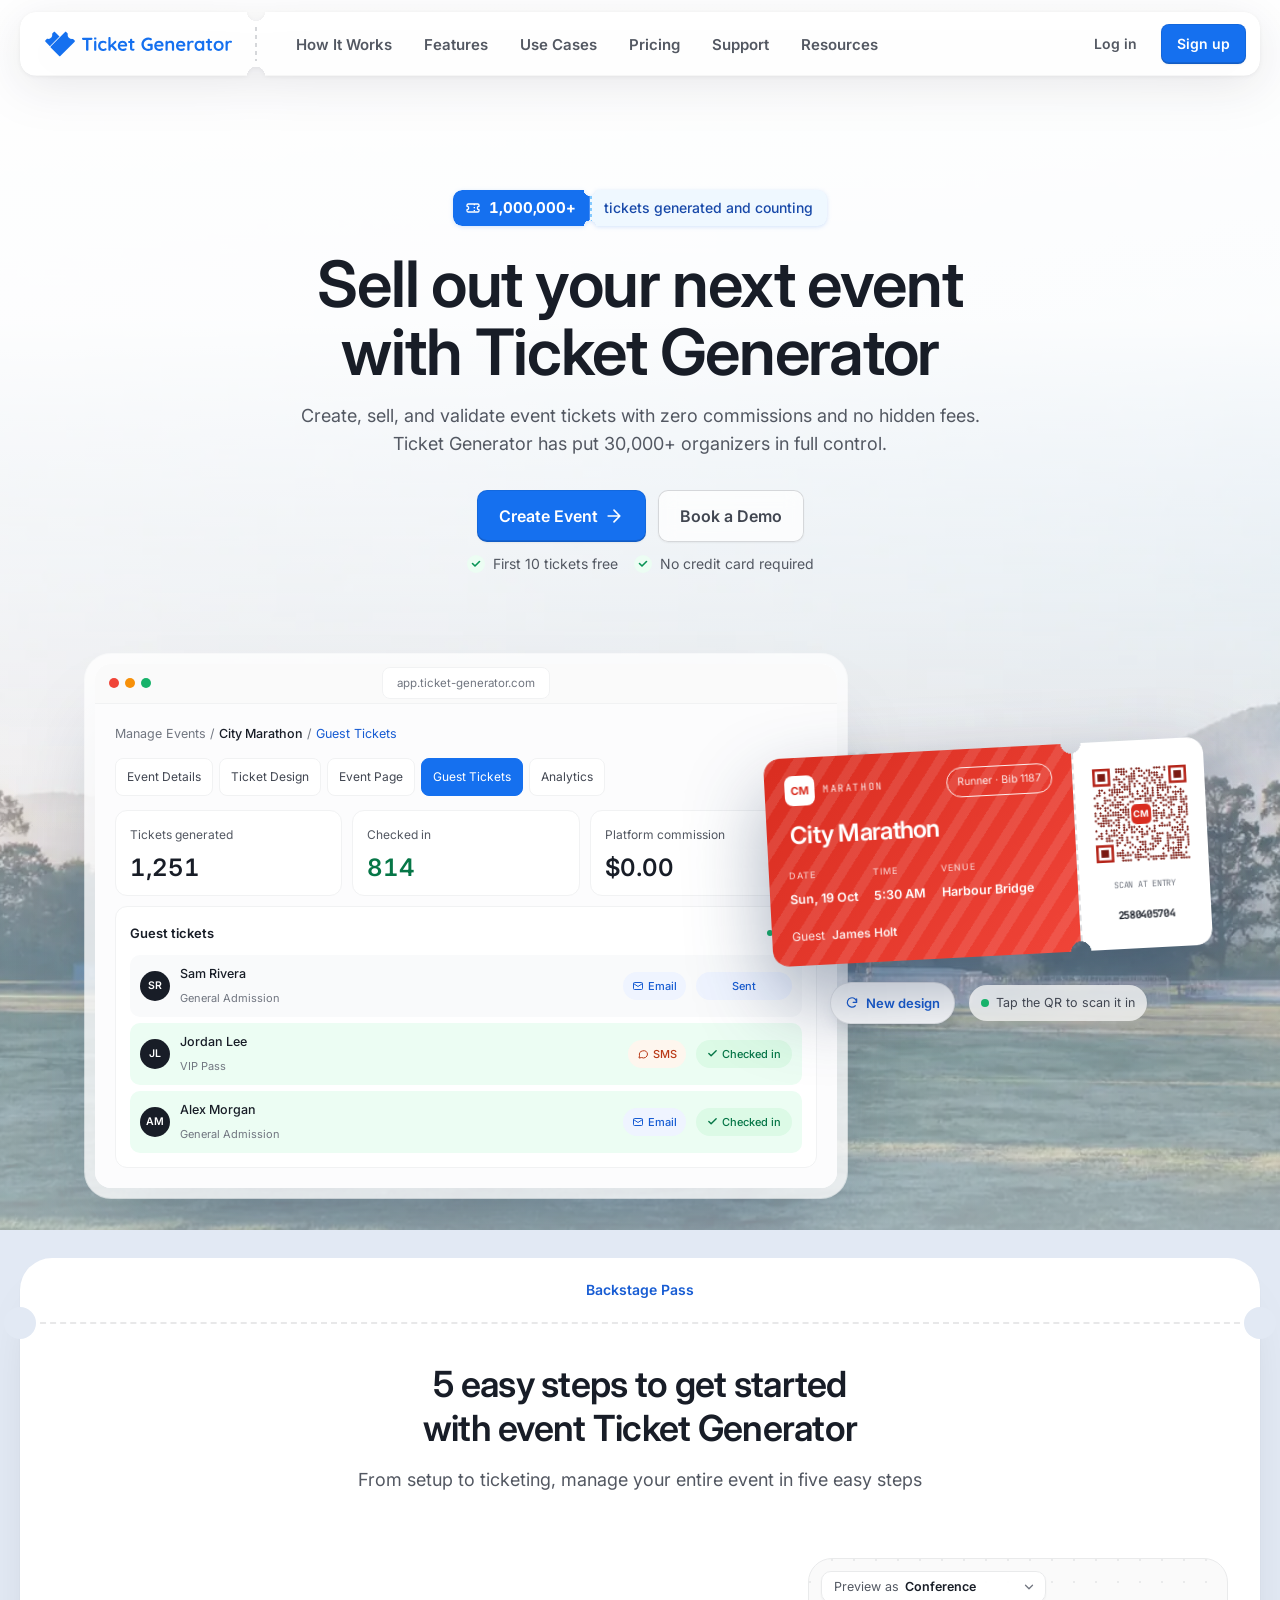
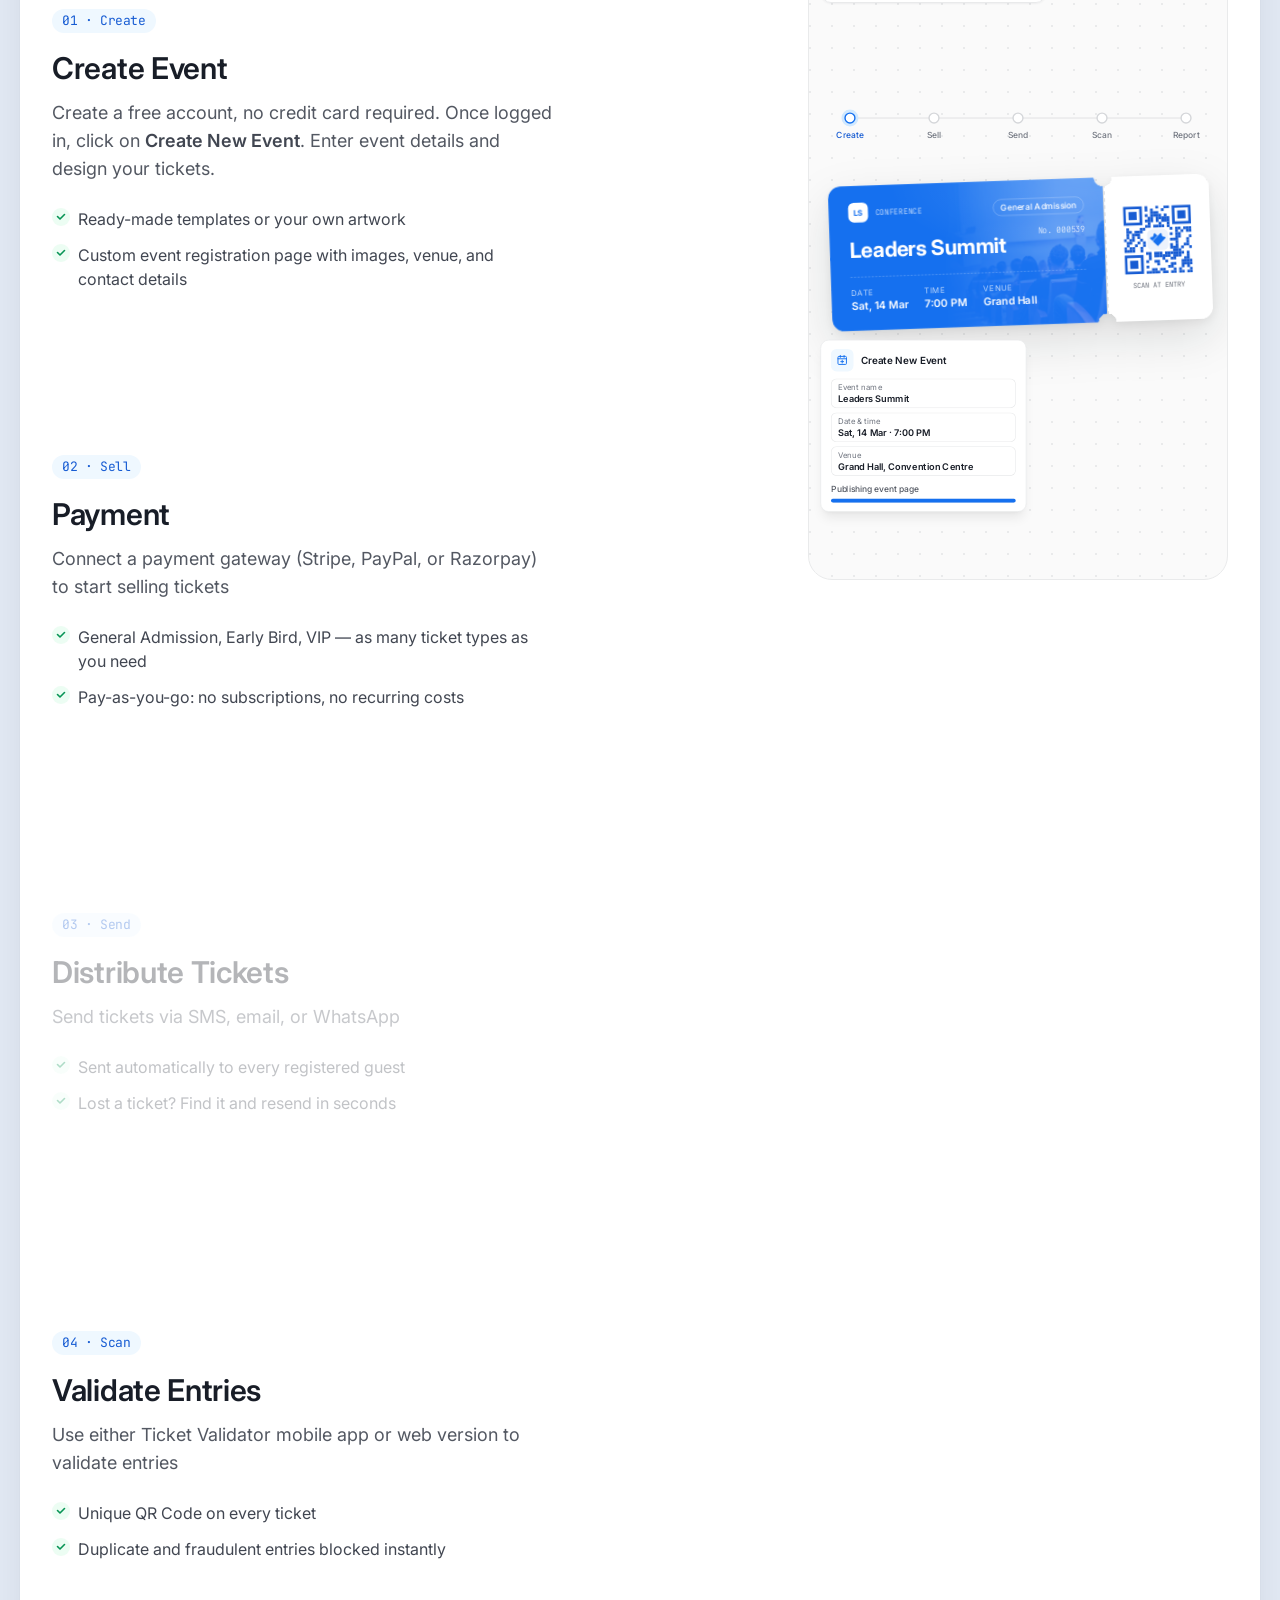
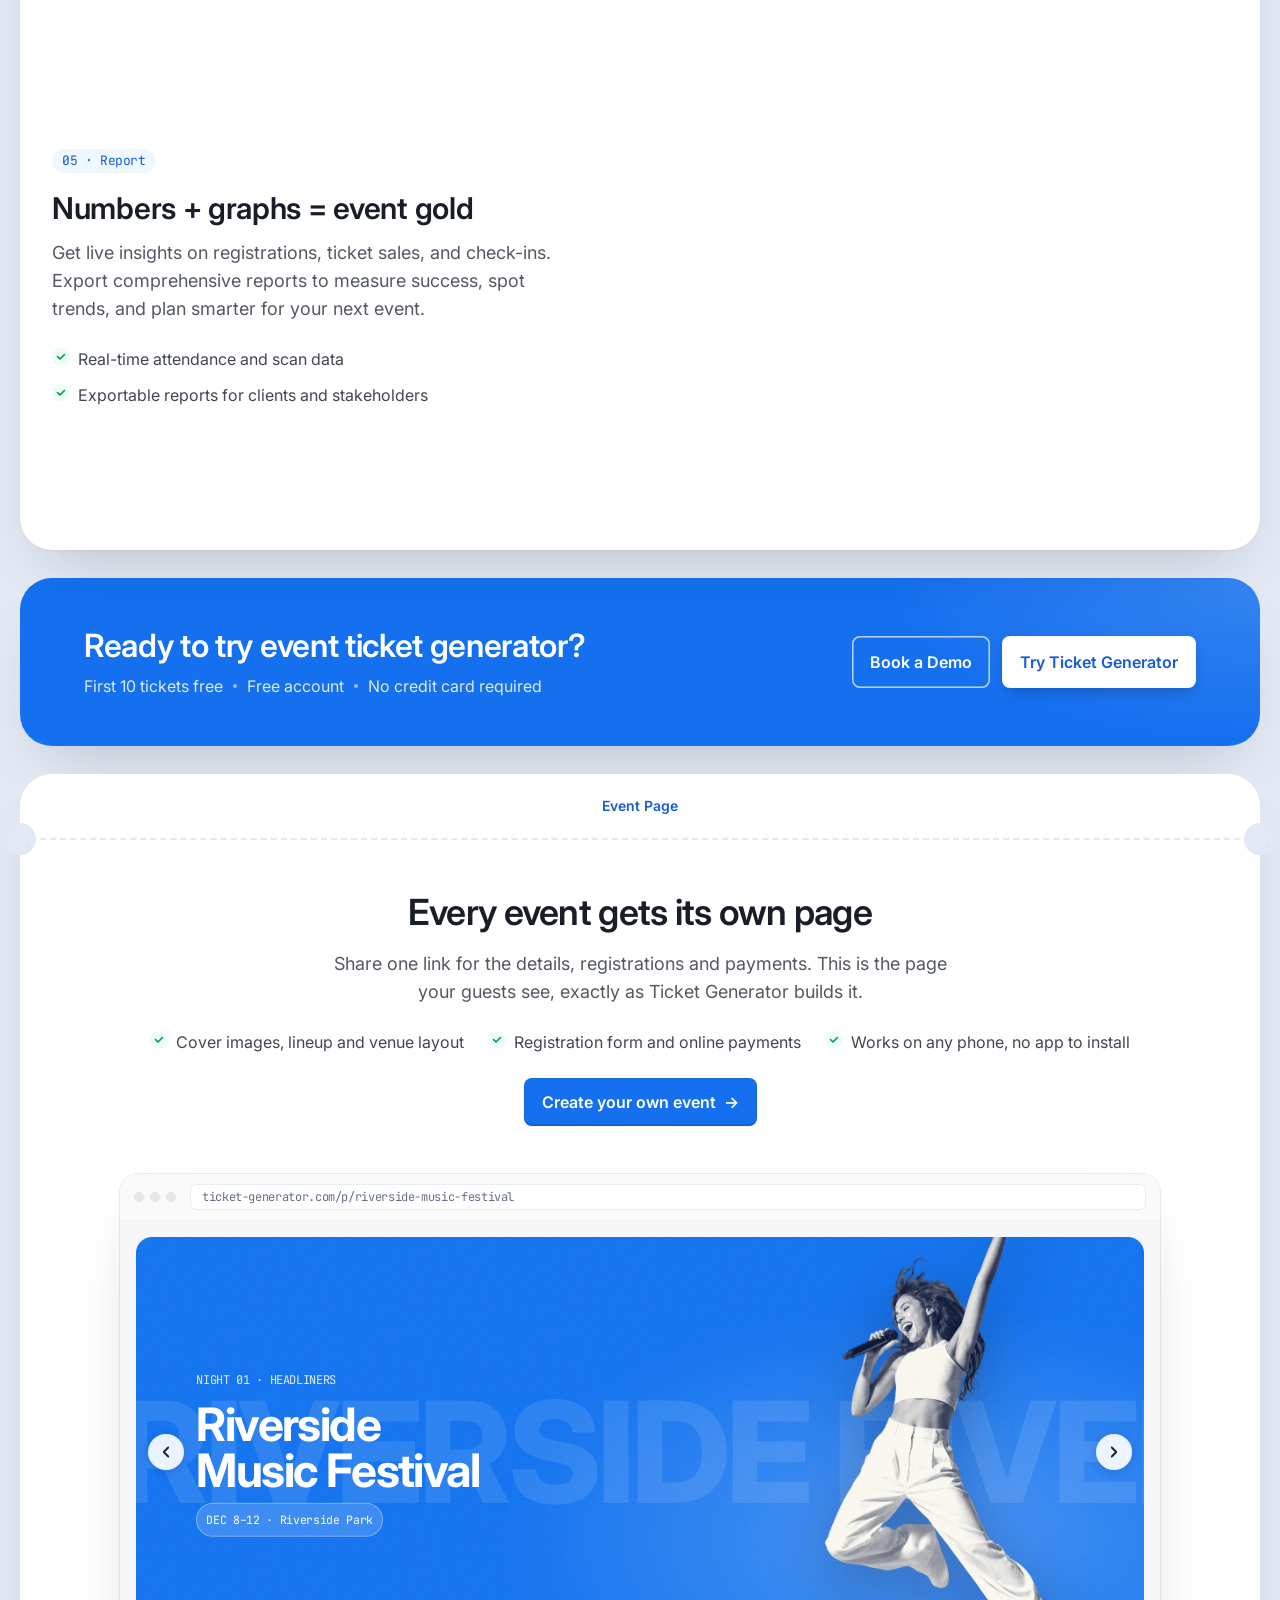
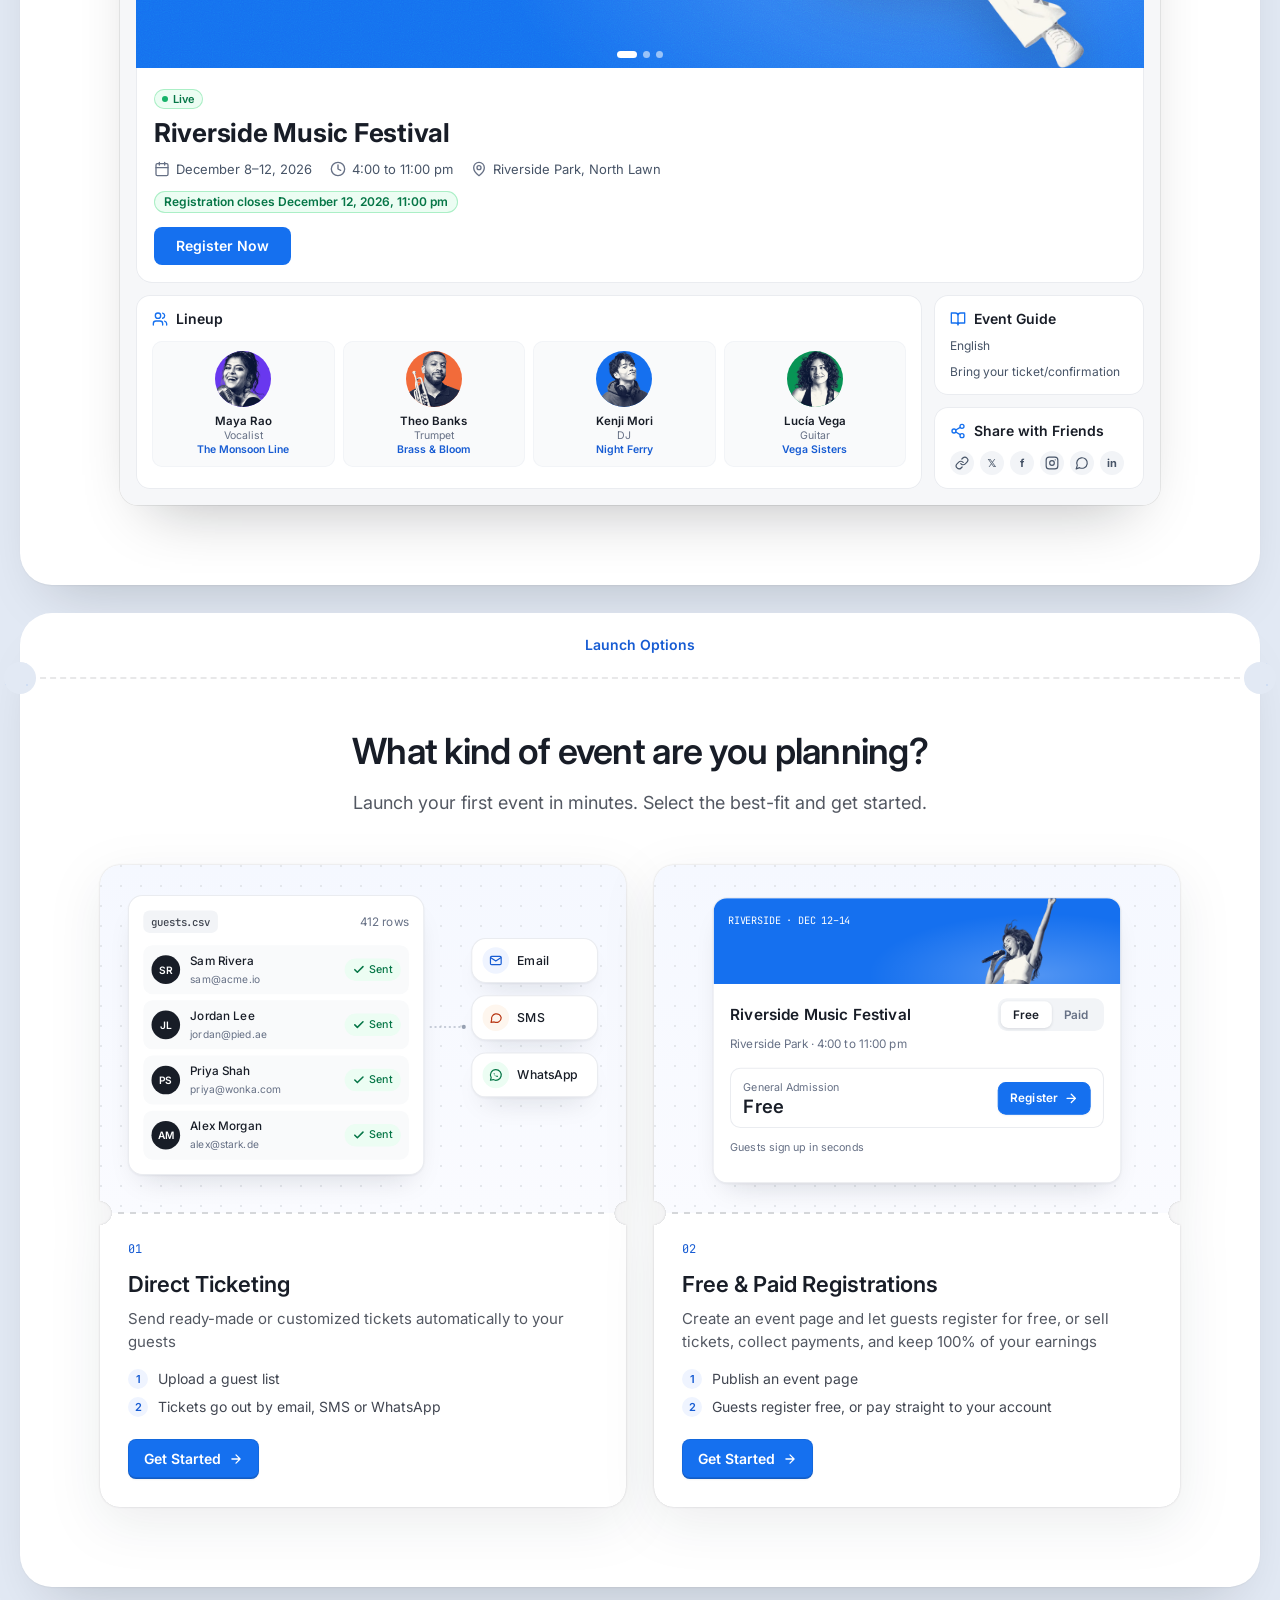
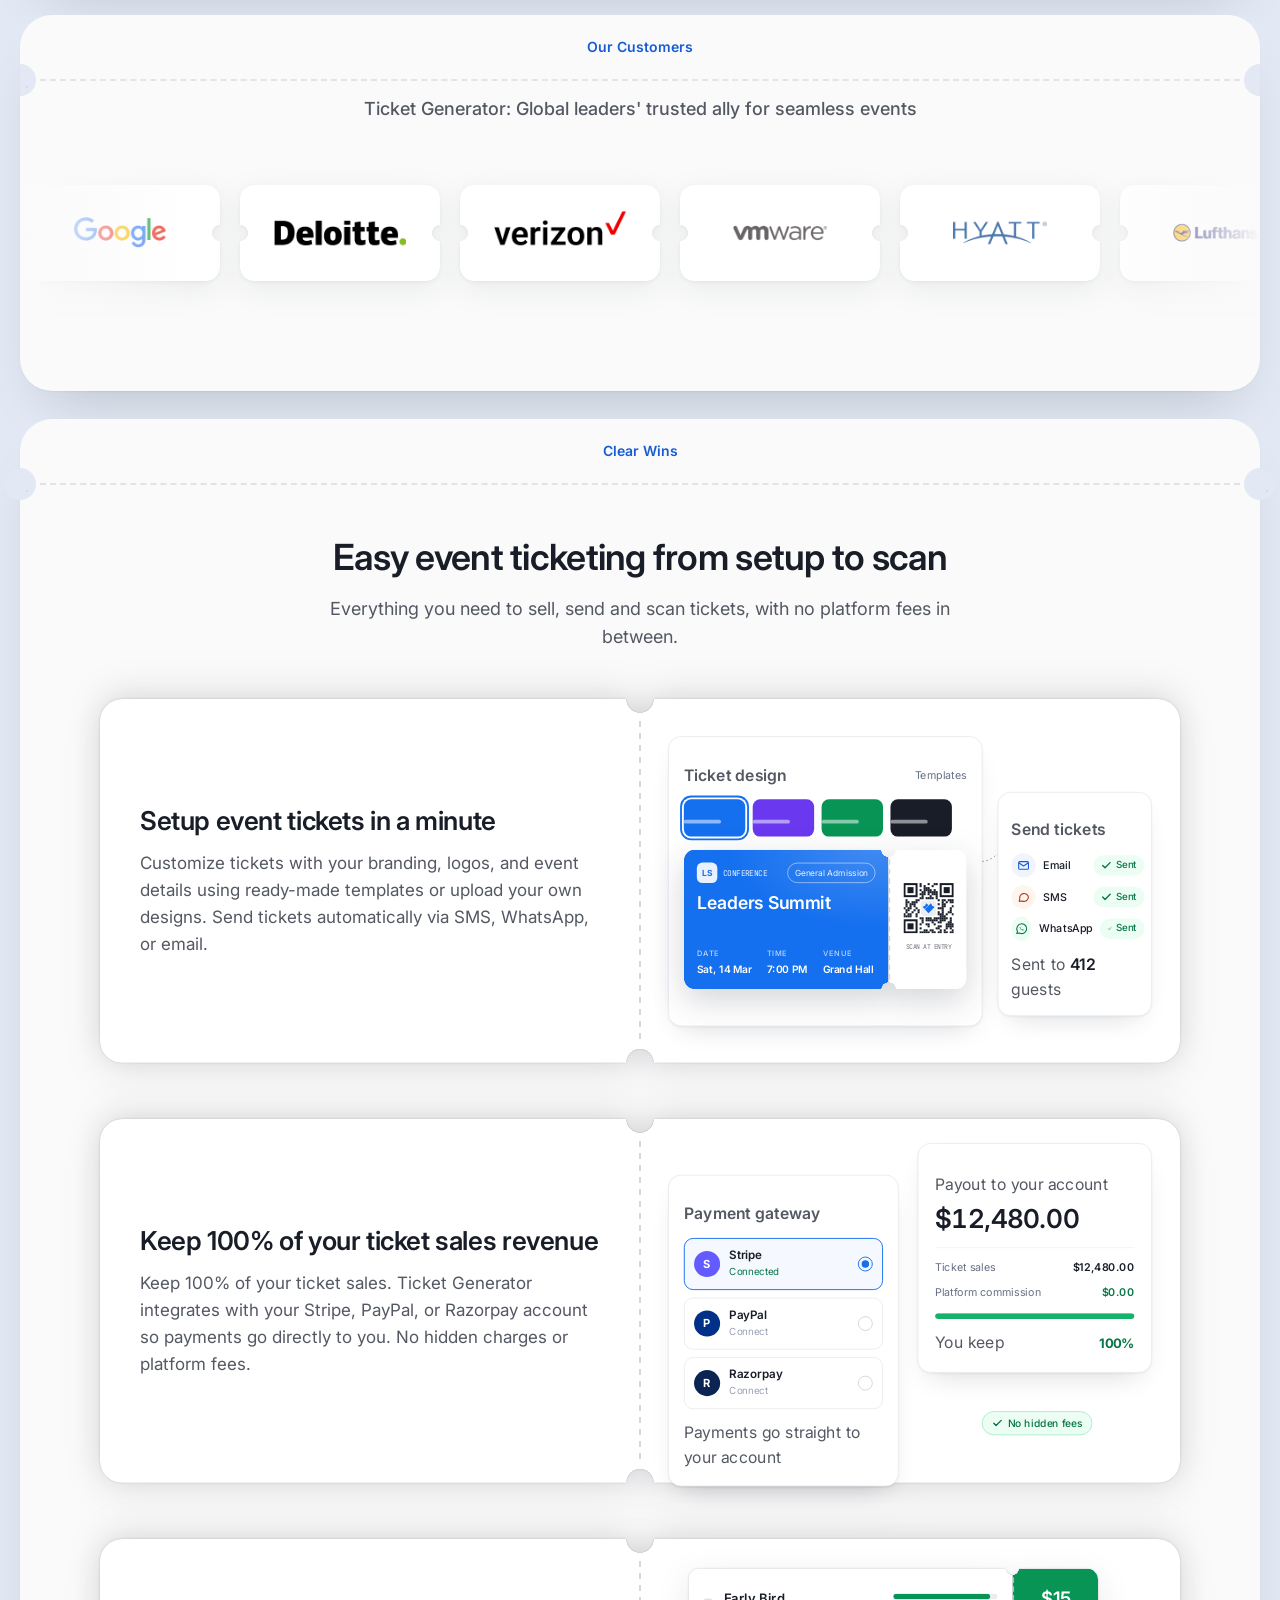
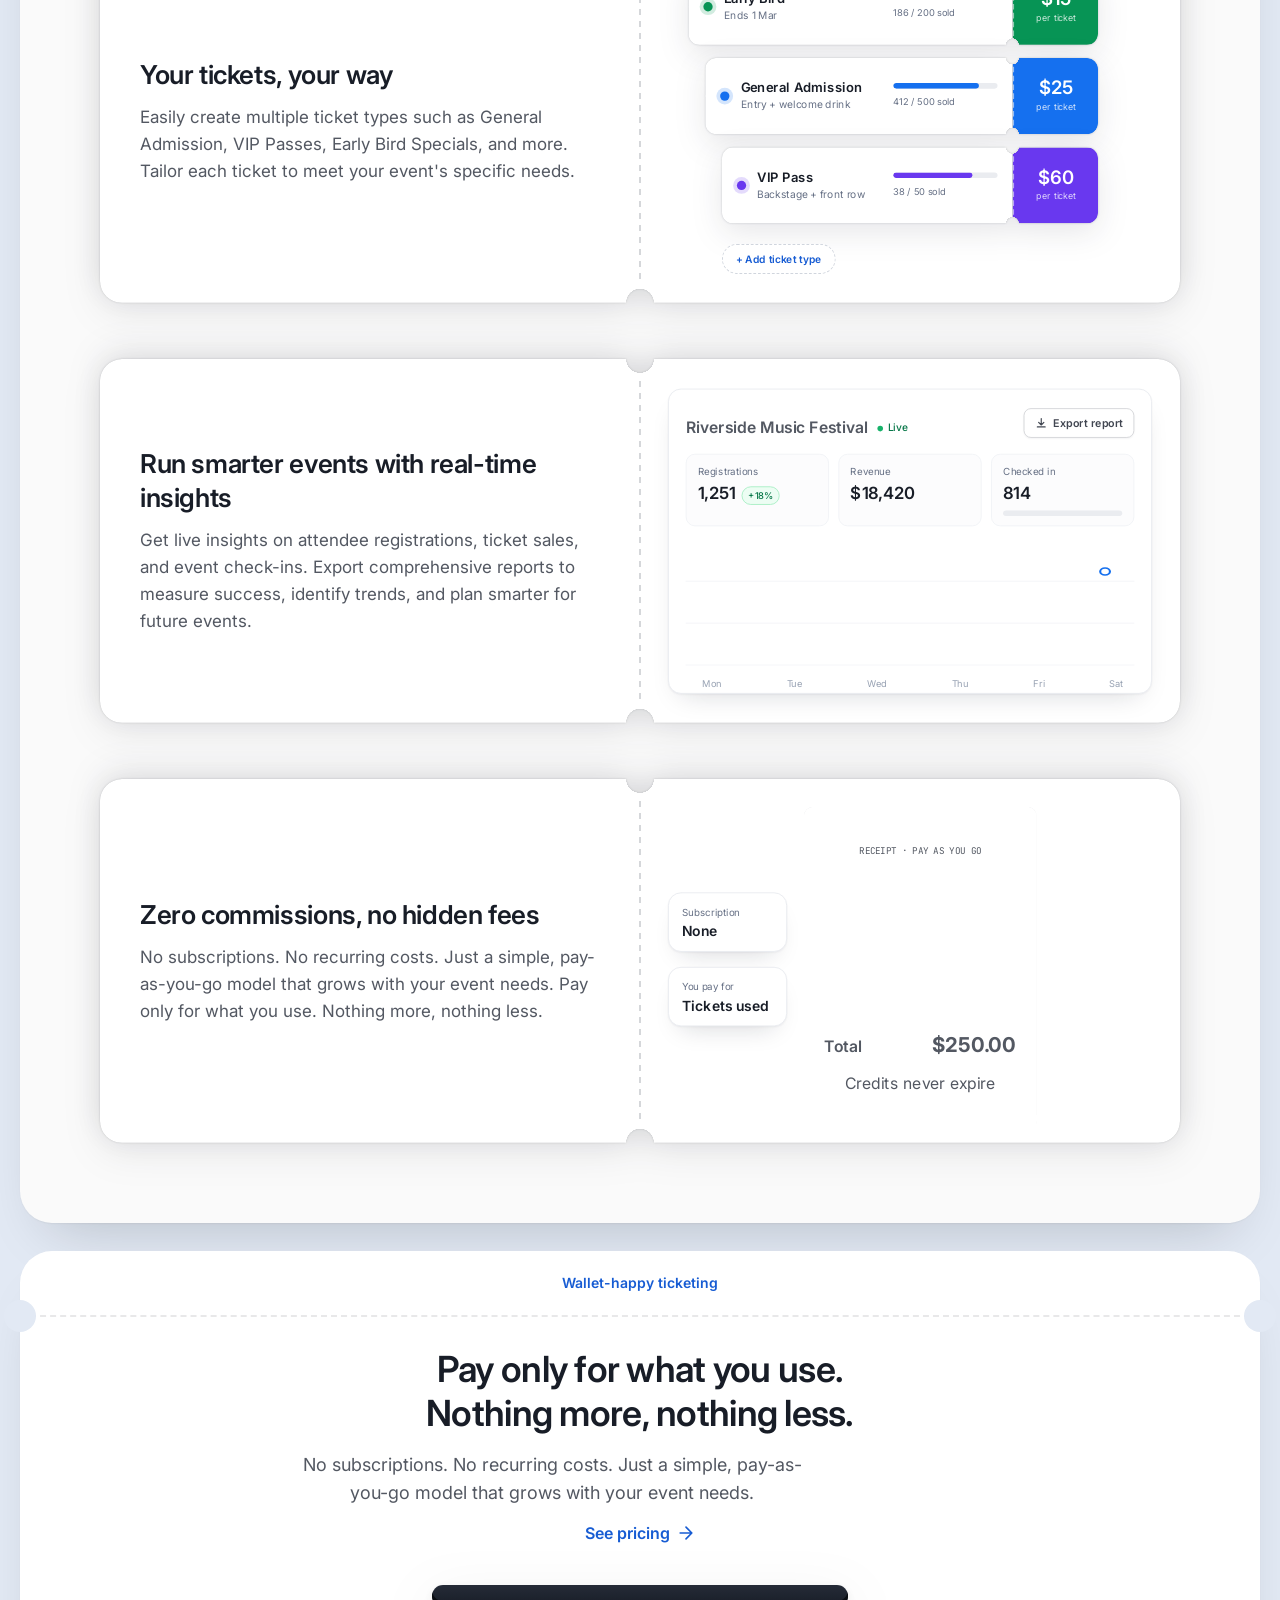
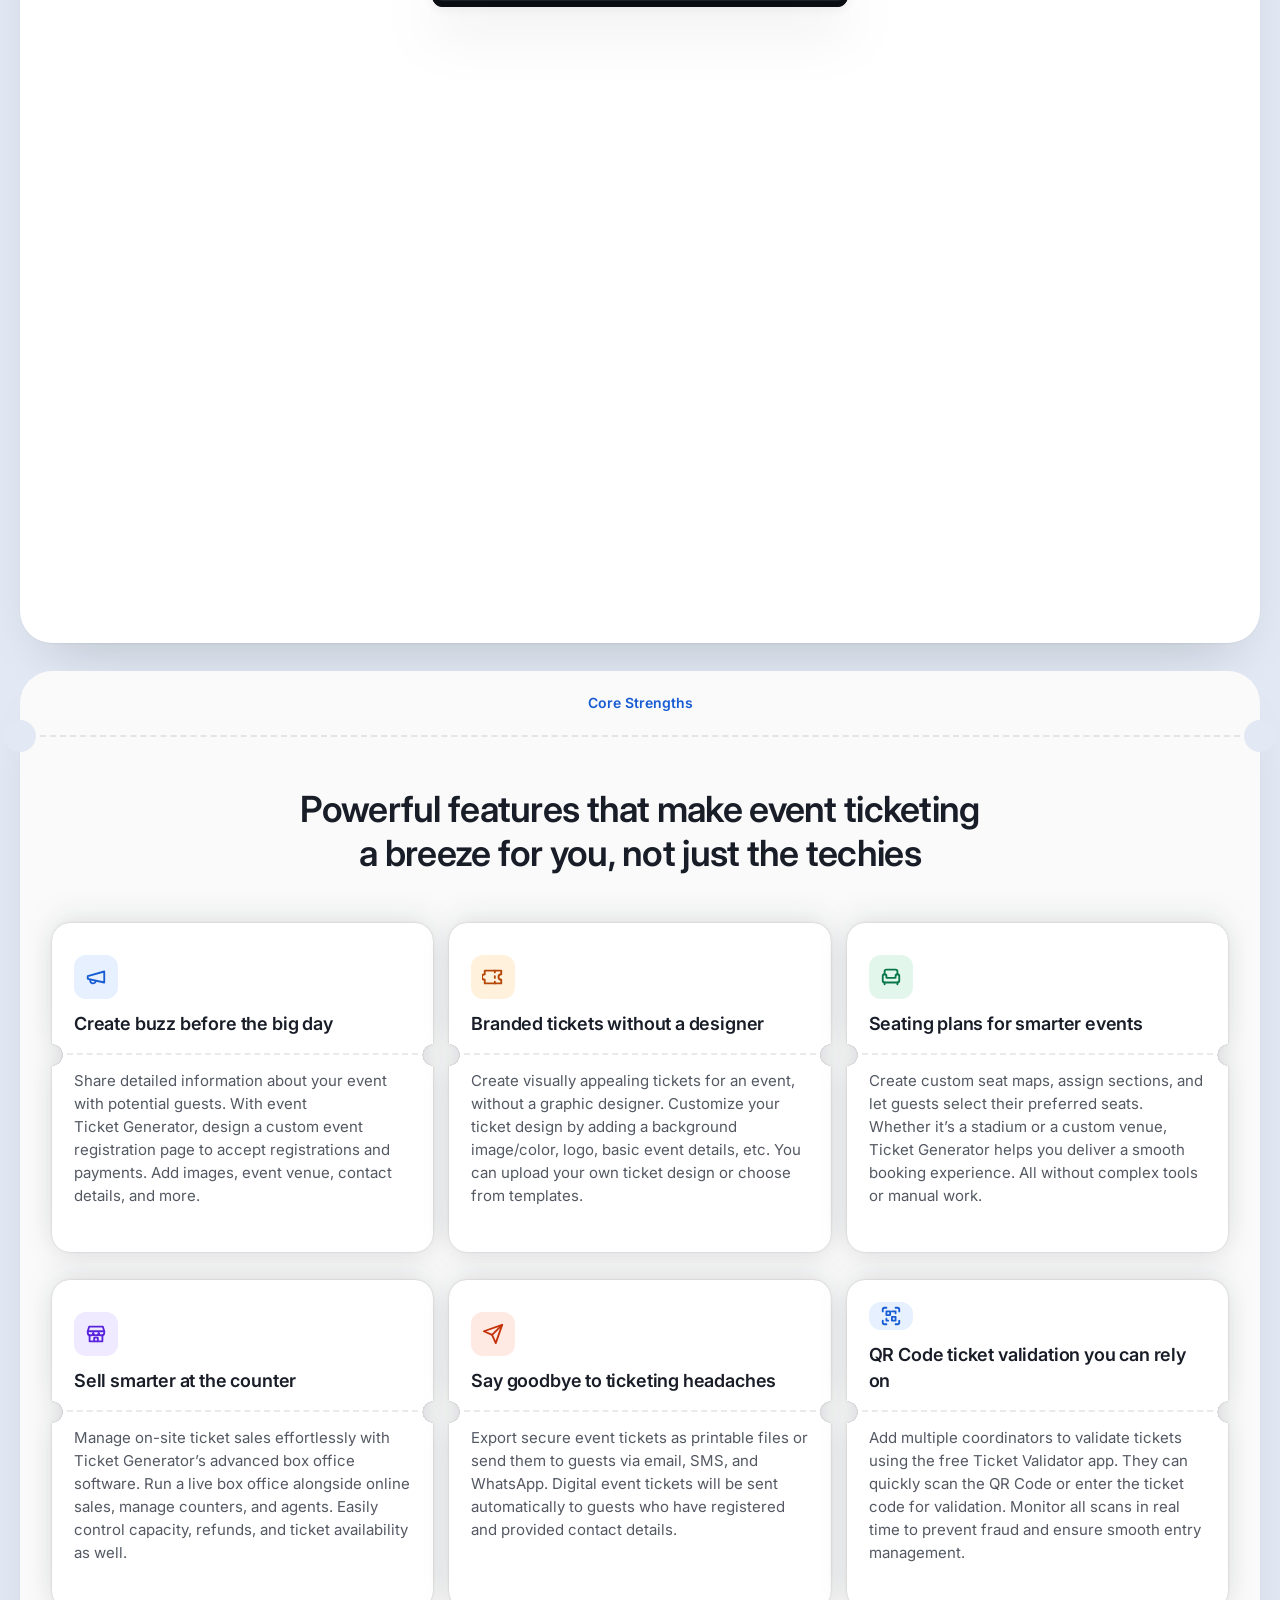
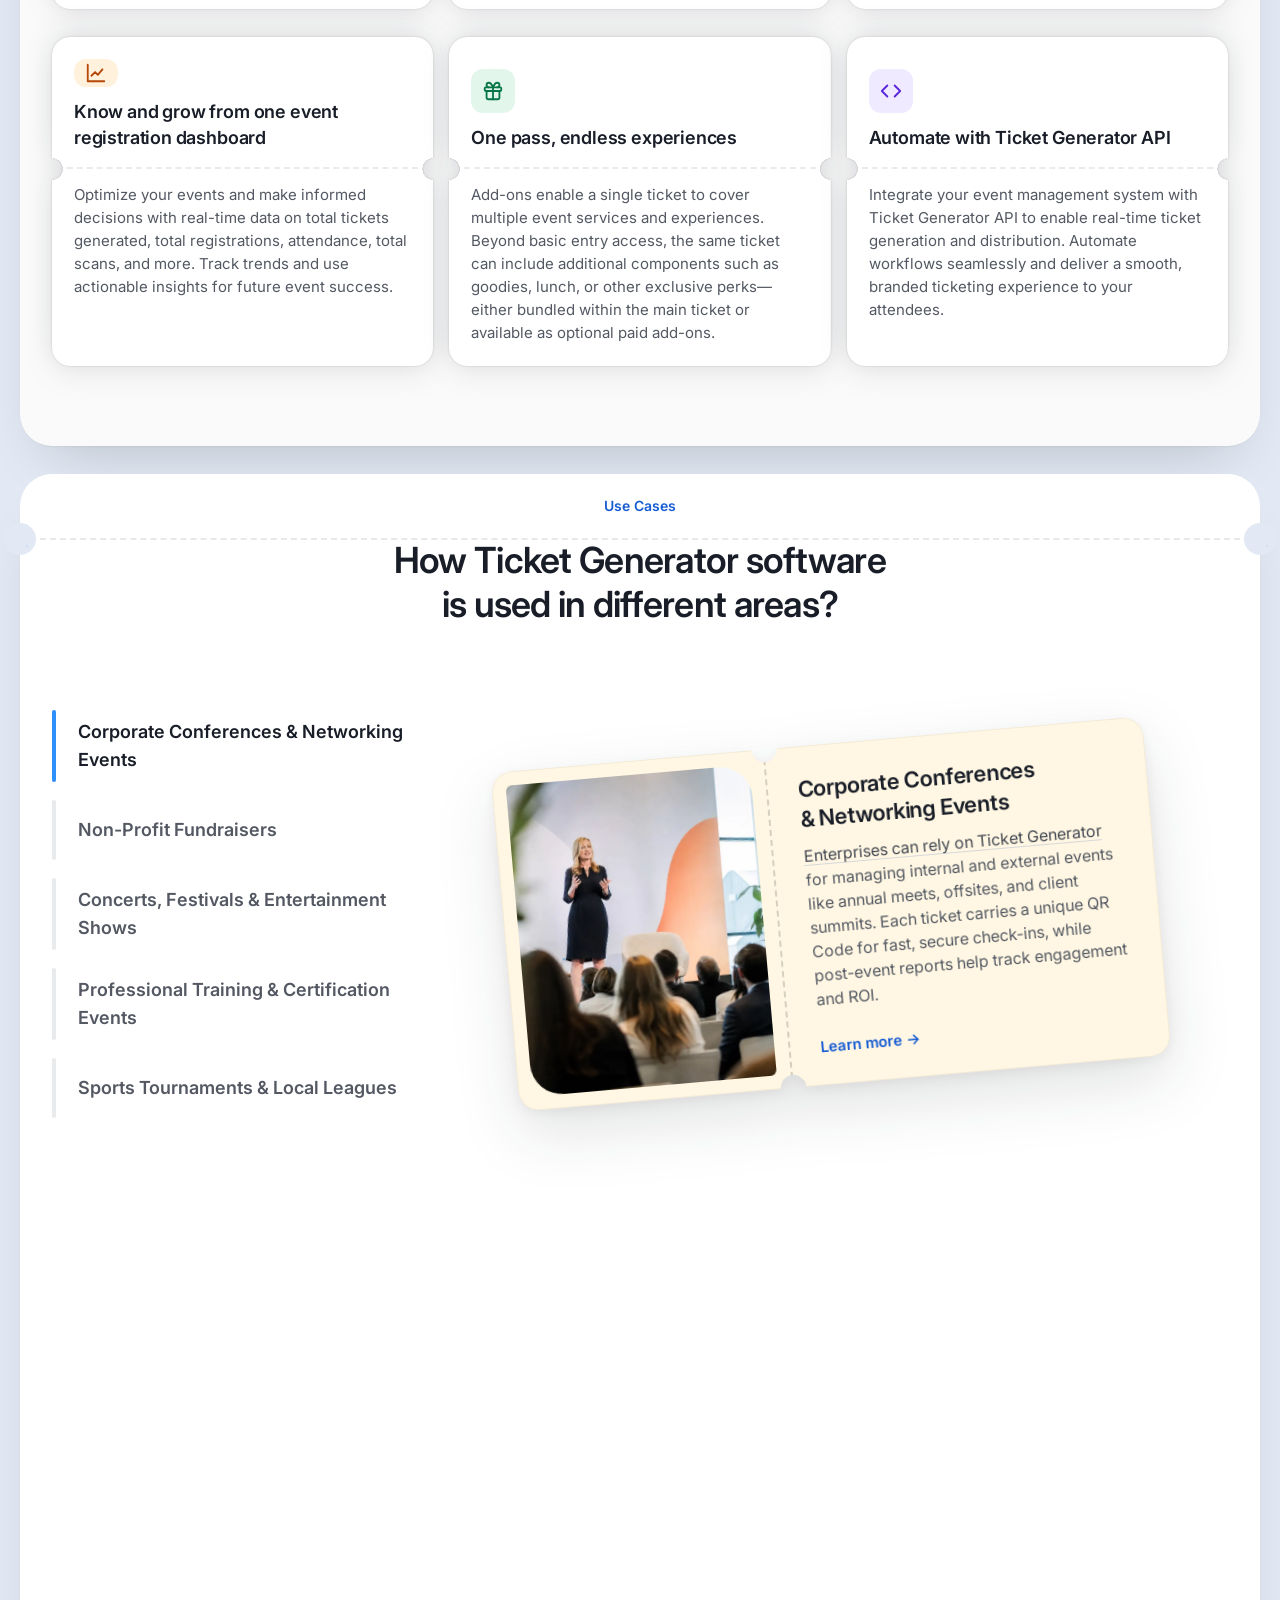
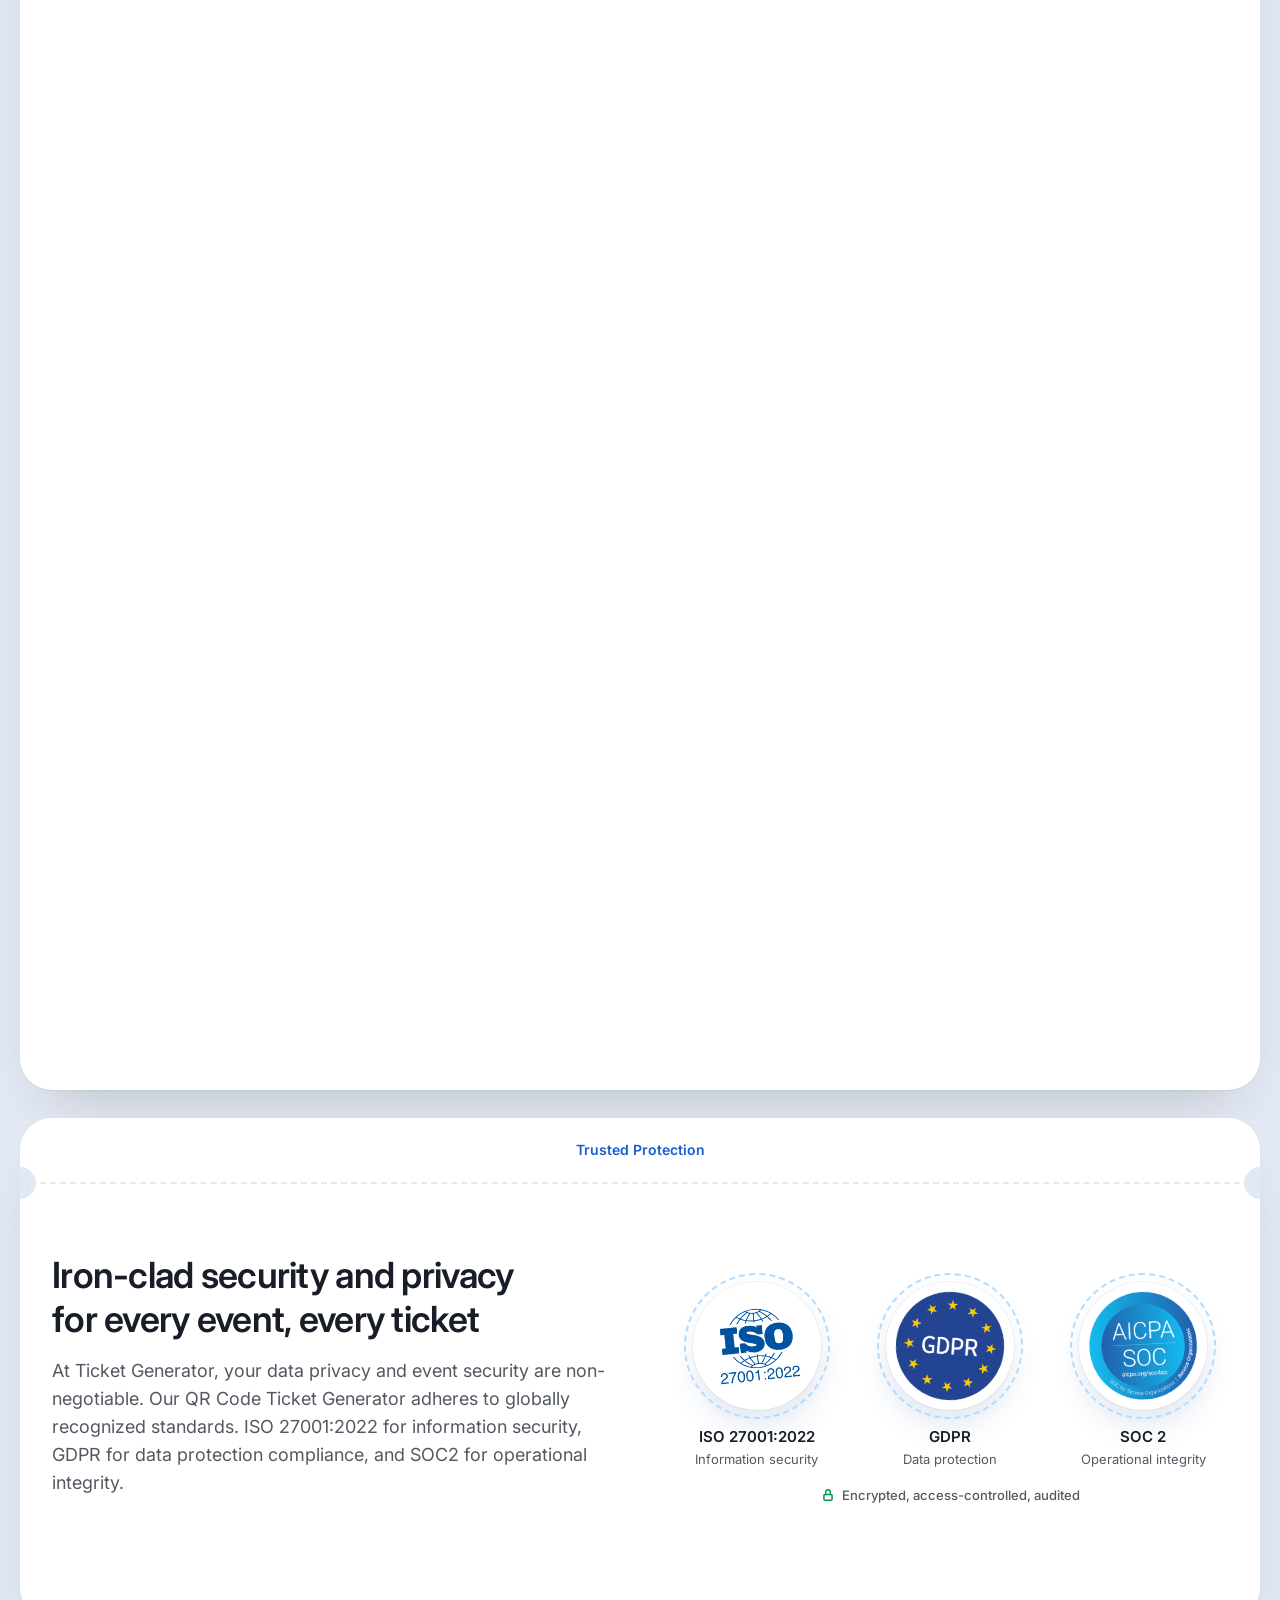
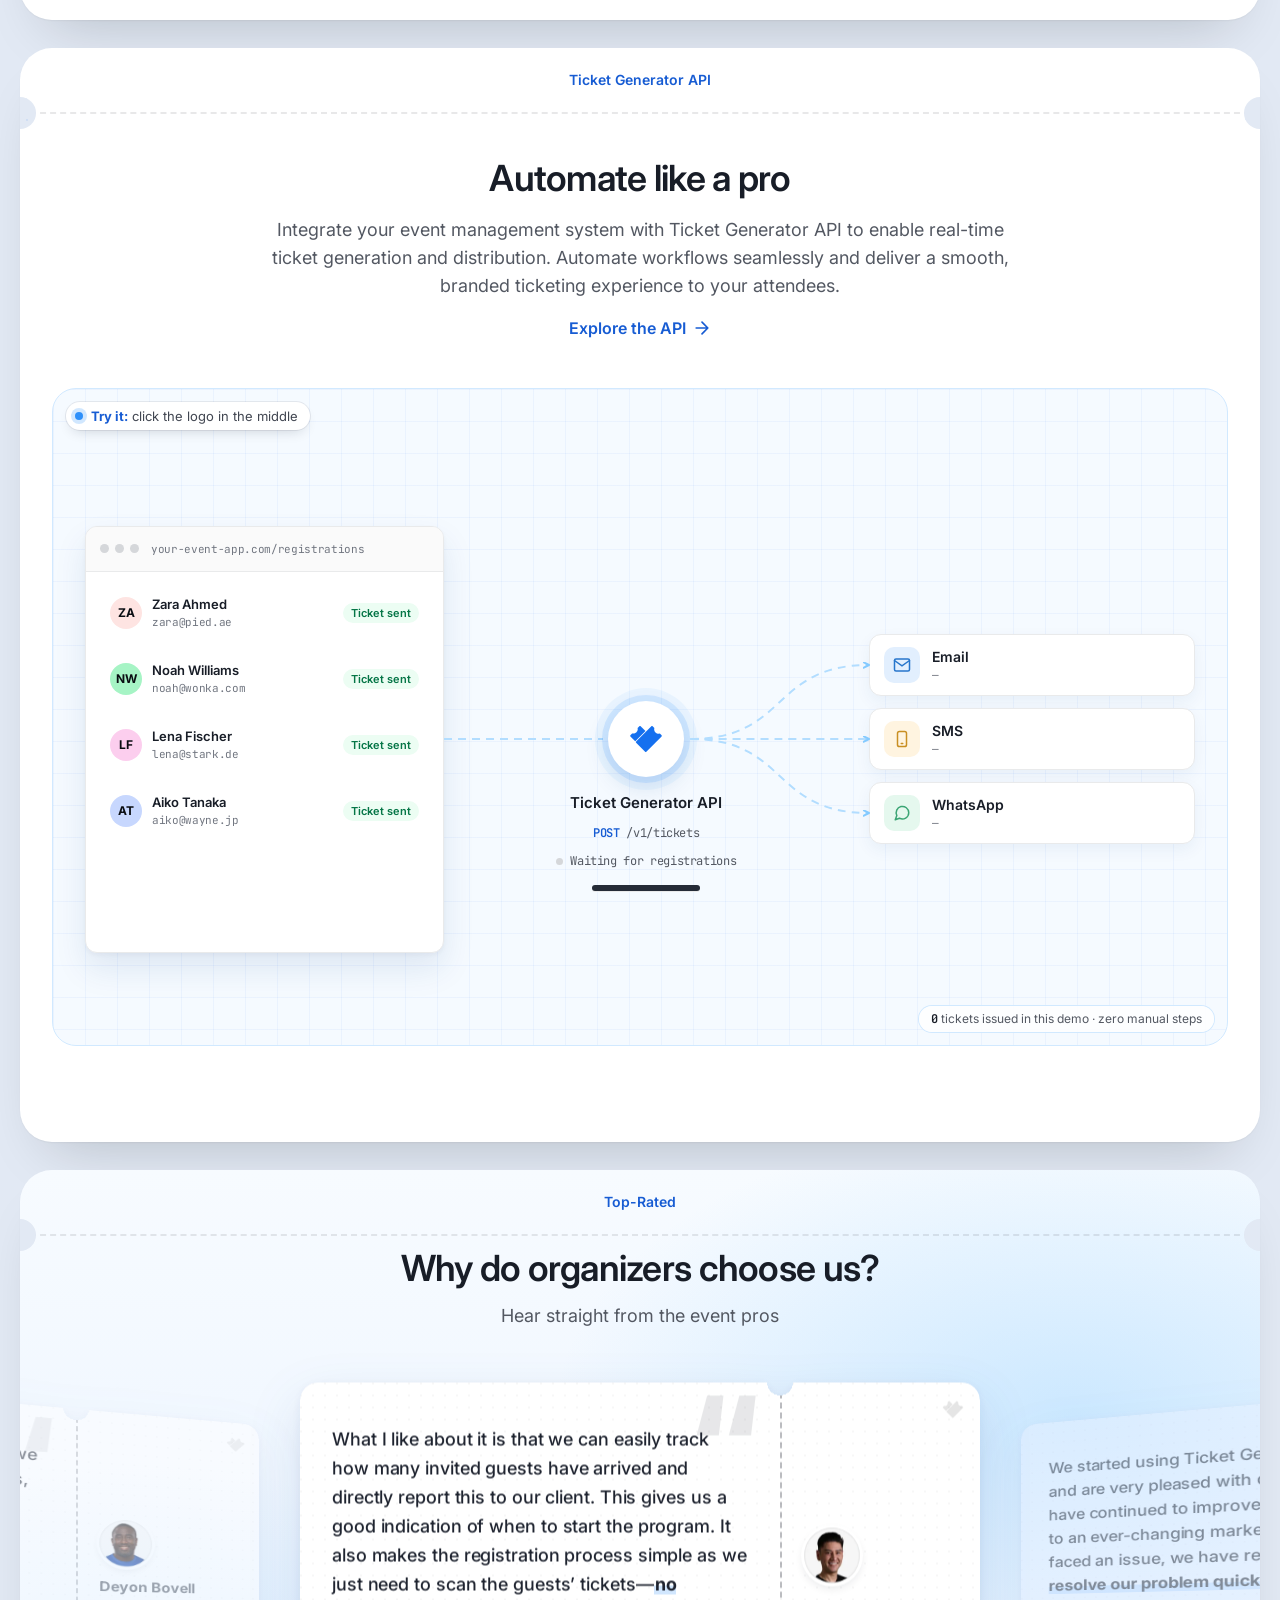
==== index.html @ 4e2e02d7 "Hero app tabs work: event details, ticket design templates that swap the ticket, event page with Reg" ====
<!doctype html>
<html lang="en">
<head>
  <meta charset="utf-8">
  <meta name="viewport" content="width=device-width, initial-scale=1">
  <title>Ticket&nbsp;Generator — All-in-one event ticketing platform</title>
  <meta name="description" content="Create, sell, distribute, and validate personalized event tickets. Predictable pricing, no hidden fees, no commissions.">
  <link rel="canonical" href="https://tg-website-revamp.vercel.app/">
  <meta name="theme-color" content="#1570ef">

  <!-- Social share previews -->
  <meta property="og:type" content="website">
  <meta property="og:site_name" content="Ticket Generator">
  <meta property="og:title" content="Ticket Generator — All-in-one event ticketing platform">
  <meta property="og:description" content="Create, sell, distribute, and validate personalized event tickets. Predictable pricing, no hidden fees, no commissions.">
  <meta property="og:url" content="https://tg-website-revamp.vercel.app/">
  <meta property="og:image" content="https://tg-website-revamp.vercel.app/assets/og-image.png">
  <meta property="og:image:width" content="1200">
  <meta property="og:image:height" content="630">
  <meta property="og:image:alt" content="Ticket Generator — your all-in-one event ticketing platform">
  <meta name="twitter:card" content="summary_large_image">
  <meta name="twitter:title" content="Ticket Generator — All-in-one event ticketing platform">
  <meta name="twitter:description" content="Create, sell, distribute, and validate personalized event tickets. No hidden fees, no commissions.">
  <meta name="twitter:image" content="https://tg-website-revamp.vercel.app/assets/og-image.png">

  <link rel="icon" href="assets/tg-icon.svg" type="image/svg+xml">
  <script>document.documentElement.classList.add('js');</script>
  <link rel="preconnect" href="https://fonts.googleapis.com">
  <link rel="preconnect" href="https://fonts.gstatic.com" crossorigin>
  <link href="https://fonts.googleapis.com/css2?family=Inter:wght@400;500;600;700&family=JetBrains+Mono:wght@500&family=Fraunces:opsz,wght@9..144,600&family=Space+Grotesk:wght@600&display=swap" rel="stylesheet">
  <link rel="stylesheet" href="css/tokens.css">
  <link rel="stylesheet" href="css/base.css">
  <link rel="stylesheet" href="css/journey.css">
  <link rel="stylesheet" href="css/logos.css">
  <link rel="stylesheet" href="css/numbers.css">
  <link rel="stylesheet" href="css/eventpage.css">
  <link rel="stylesheet" href="css/usecases.css">
  <link rel="stylesheet" href="css/tickets.css">
  <link rel="stylesheet" href="css/trust.css">
  <link rel="stylesheet" href="css/testimonials.css">
  <link rel="stylesheet" href="css/faq.css">
  <link rel="stylesheet" href="css/closing.css">
  <link rel="stylesheet" href="css/footer.css">
  <link rel="stylesheet" href="css/mobile.css">
  <link rel="stylesheet" href="css/hero-app.css">
  <link rel="stylesheet" href="css/scenes.css">
</head>
<body>
  <!-- loading screen: Mira at her laptop until the page is ready (never longer than 2.5s) -->
  <div id="tg-loader" aria-hidden="true"><style>#tg-loader{--m-navy-950:#102a56;--m-blue-200:#b2ddff;--m-sky:#84caff;--m-sky-deep:#53b1fd;--m-tg-blue:#1570ef;--m-blue-700:#175cd3;--m-blue-800:#1849a9;--m-blue-900:#194185;--m-ink:#0b1a3a;--m-white:#fff;--m-lilac:#c3b4ff;--m-cyan:#9fe7ff;--m-skin-t3:#d9a271;--m-skin-t3-shadow:#b37a4c;--m-silver:#e9eaeb;--m-silver-shadow:#a4a7ae;position:fixed;inset:0;z-index:9999;display:grid;place-items:center;background:radial-gradient(circle at 1px 1px,rgba(21,112,239,.09) 1px,transparent 1.5px) 0 0/22px 22px,#e2e9f4;transition:opacity .35s ease,visibility 0s .35s}#tg-loader.is-done{opacity:0;visibility:hidden}.tgl-screen{display:grid;place-items:end center;width:clamp(180px,22vw,240px);aspect-ratio:1.12;padding:0;border-radius:26px;background:radial-gradient(90% 70% at 50% 100%,rgba(83,177,253,.28),transparent 70%),#0b1634;box-shadow:0 0 0 8px #13224a,0 0 0 9px rgba(255,255,255,.08),0 30px 40px -22px rgba(10,13,18,.55);overflow:hidden}.tgl-mira{display:block;width:80%;height:auto;image-rendering:pixelated}.tgl-b,.tgl-sparks{opacity:0}@media (prefers-reduced-motion:no-preference){.tgl-bob{animation:tgl-bob .36s steps(2,end) infinite}.tgl-a{animation:tgl-sa .24s steps(1,end) infinite}.tgl-b{animation:tgl-sb .24s steps(1,end) infinite}.tgl-sparks{animation:tgl-sb .48s steps(1,end) infinite}}@keyframes tgl-bob{50%{transform:translateY(1px)}}@keyframes tgl-sa{0%{opacity:1}50%{opacity:0}}@keyframes tgl-sb{0%{opacity:0}50%{opacity:1}}</style><div class="tgl-screen"><svg class="tgl-mira" viewBox="0 0 64 64" shape-rendering="crispEdges" aria-hidden="true"><g class="tgl-bob"><path d="M18 25h1v5h-1zM14 30h4v1h-4z" fill="var(--m-navy-950)"/><path d="M38 50h1v14h-1z" fill="var(--m-blue-200)"/><path d="M47 5h3v1h-3zM24 10h3v1h-3zM22 11h2v1h-2zM21 12h1v1h-1zM24 44h2v1h-2zM38 44h1v1h-1zM23 45h3v1h-3zM38 45h2v1h-2zM22 46h4v2h-4zM38 46h3v2h-3zM21 48h5v1h-5zM38 48h4v1h-4z" fill="var(--m-sky)"/><path d="M43 6h1v1h-1zM42 7h2v1h-2zM39 44h1v1h-1zM40 45h1v1h-1zM41 46h1v2h-1zM42 48h1v1h-1z" fill="var(--m-sky-deep)"/><path d="M45 4h6v1h-6zM44 5h3v1h-3zM50 5h4v1h-4zM45 6h9v1h-9zM45 7h10v1h-10zM37 8h3v1h-3zM44 8h12v2h-12zM27 9h15v1h-15zM27 10h16v1h-16zM45 10h8v1h-8zM54 10h3v1h-3zM24 11h20v1h-20zM46 11h2v1h-2zM50 11h4v1h-4zM55 11h2v2h-2zM20 12h1v1h-1zM22 12h12v1h-12zM35 12h3v1h-3zM39 12h7v1h-7zM51 12h3v1h-3zM19 13h14v1h-14zM34 13h3v1h-3zM38 13h8v1h-8zM52 13h3v1h-3zM56 13h2v3h-2zM18 14h14v1h-14zM33 14h3v1h-3zM37 14h2v1h-2zM41 14h5v1h-5zM53 14h2v2h-2zM18 15h13v1h-13zM32 15h5v1h-5zM42 15h4v1h-4zM18 16h12v1h-12zM31 16h4v1h-4zM43 16h3v1h-3zM53 16h3v1h-3zM57 16h1v4h-1zM18 17h6v1h-6zM25 17h4v1h-4zM30 17h3v1h-3zM44 17h2v2h-2zM54 17h2v3h-2zM18 18h5v1h-5zM24 18h4v1h-4zM29 18h2v1h-2zM18 19h4v1h-4zM45 19h1v4h-1zM18 20h3v1h-3zM53 20h2v3h-2zM56 20h1v3h-1zM18 21h2v1h-2zM53 23h3v1h-3zM52 24h4v1h-4zM52 25h3v3h-3zM51 28h3v2h-3zM51 30h2v7h-2zM52 37h1v3h-1zM52 40h2v1h-2zM53 41h1v2h-1zM54 43h1v1h-1zM27 46h1v1h-1zM36 46h1v1h-1zM28 47h1v1h-1zM35 47h1v1h-1zM29 48h1v1h-1zM34 48h1v1h-1zM30 49h1v1h-1zM33 49h1v1h-1zM28 54h6v1h-6zM28 55h2v1h-2zM33 55h1v1h-1zM29 56h1v1h-1zM31 56h1v1h-1zM28 57h2v1h-2zM33 57h1v1h-1zM28 58h6v2h-6z" fill="var(--m-tg-blue)"/><path d="M34 54h1v2h-1zM33 56h1v1h-1zM34 57h1v3h-1zM28 60h7v1h-7z" fill="var(--m-blue-700)"/><path d="M54 6h1v1h-1zM55 7h1v1h-1zM56 8h1v2h-1zM42 9h1v1h-1zM43 10h1v1h-1zM57 10h1v3h-1zM44 11h1v1h-1zM46 13h1v10h-1zM58 13h1v7h-1zM57 20h1v3h-1zM20 21h1v1h-1zM56 23h1v2h-1zM55 25h1v3h-1zM54 28h1v2h-1zM53 30h1v10h-1zM54 40h1v3h-1zM55 43h1v2h-1zM18 49h2v1h-2zM44 49h2v1h-2zM15 50h4v1h-4zM45 50h4v1h-4zM13 51h11v2h-11zM40 51h9v1h-9zM10 52h2v1h-2zM40 52h11v1h-11zM8 53h5v1h-5zM14 53h10v3h-10zM40 53h10v3h-10zM51 53h2v1h-2zM6 54h7v2h-7zM51 54h3v2h-3zM6 56h8v8h-8zM15 56h3v1h-3zM19 56h5v1h-5zM40 56h9v8h-9zM50 56h4v8h-4zM15 57h4v2h-4zM20 57h4v2h-4zM15 59h5v5h-5zM21 59h3v5h-3z" fill="var(--m-blue-800)"/><path d="M27 7h10v1h-10zM24 8h3v1h-3zM22 9h2v1h-2zM20 10h2v1h-2zM19 11h1v1h-1zM18 12h1v1h-1zM16 13h2v1h-2zM16 14h1v8h-1zM14 23h4v1h-4zM13 24h1v1h-1zM15 24h4v1h-4zM13 25h5v5h-5zM19 50h5v1h-5zM40 50h5v1h-5zM49 51h2v1h-2zM52 52h2v1h-2zM53 53h3v1h-3zM54 54h4v10h-4zM18 56h1v1h-1zM19 57h1v2h-1zM20 59h1v5h-1z" fill="var(--m-blue-900)"/><path d="M45 3h6v1h-6zM42 4h3v1h-3zM51 4h3v1h-3zM40 5h4v1h-4zM54 5h1v1h-1zM27 6h10v1h-10zM39 6h1v1h-1zM44 6h1v2h-1zM55 6h1v1h-1zM24 7h3v1h-3zM37 7h3v1h-3zM56 7h1v1h-1zM22 8h2v1h-2zM27 8h10v1h-10zM40 8h4v1h-4zM57 8h1v2h-1zM20 9h2v1h-2zM24 9h3v1h-3zM43 9h1v1h-1zM19 10h1v1h-1zM22 10h2v1h-2zM44 10h1v1h-1zM53 10h1v1h-1zM58 10h1v3h-1zM18 11h1v1h-1zM20 11h2v1h-2zM45 11h1v1h-1zM48 11h2v1h-2zM54 11h1v2h-1zM16 12h2v1h-2zM19 12h1v1h-1zM34 12h1v1h-1zM38 12h1v1h-1zM46 12h2v1h-2zM50 12h1v1h-1zM15 13h1v9h-1zM18 13h1v1h-1zM33 13h1v1h-1zM37 13h1v1h-1zM47 13h1v10h-1zM51 13h1v1h-1zM55 13h1v3h-1zM59 13h1v7h-1zM17 14h1v8h-1zM32 14h1v1h-1zM36 14h1v1h-1zM39 14h2v1h-2zM52 14h1v3h-1zM31 15h1v1h-1zM37 15h2v1h-2zM41 15h1v1h-1zM30 16h1v1h-1zM35 16h2v1h-2zM42 16h1v1h-1zM56 16h1v4h-1zM24 17h1v1h-1zM29 17h1v1h-1zM33 17h2v1h-2zM43 17h1v2h-1zM53 17h1v3h-1zM23 18h1v1h-1zM28 18h1v1h-1zM31 18h2v1h-2zM22 19h9v1h-9zM44 19h1v4h-1zM21 20h2v1h-2zM52 20h1v4h-1zM55 20h1v3h-1zM58 20h1v3h-1zM21 21h1v1h-1zM24 21h6v1h-6zM34 21h6v1h-6zM14 22h7v1h-7zM24 22h4v1h-4zM36 22h4v1h-4zM13 23h1v1h-1zM18 23h1v1h-1zM45 23h3v1h-3zM57 23h1v2h-1zM12 24h1v6h-1zM19 24h1v5h-1zM46 24h1v1h-1zM51 24h1v4h-1zM47 25h1v6h-1zM56 25h1v3h-1zM26 26h2v1h-2zM36 26h2v1h-2zM45 26h1v3h-1zM50 28h1v9h-1zM55 28h1v2h-1zM19 29h2v1h-2zM13 30h1v1h-1zM18 30h1v1h-1zM21 30h1v1h-1zM54 30h1v10h-1zM14 31h4v1h-4zM22 31h1v1h-1zM46 31h1v1h-1zM18 32h1v2h-1zM23 32h1v1h-1zM45 32h1v2h-1zM24 33h1v1h-1zM19 34h1v1h-1zM25 34h2v2h-2zM29 34h1v1h-1zM35 34h1v1h-1zM44 34h1v1h-1zM20 35h1v1h-1zM30 35h5v1h-5zM43 35h1v1h-1zM21 36h1v1h-1zM42 36h1v1h-1zM22 37h1v1h-1zM41 37h1v1h-1zM51 37h1v4h-1zM23 38h2v1h-2zM39 38h2v1h-2zM25 39h1v1h-1zM38 39h1v1h-1zM26 40h12v1h-12zM55 40h1v3h-1zM26 41h1v2h-1zM37 41h1v2h-1zM52 41h1v2h-1zM24 43h3v1h-3zM37 43h3v1h-3zM53 43h1v1h-1zM56 43h1v2h-1zM23 44h1v1h-1zM26 44h1v5h-1zM37 44h1v5h-1zM40 44h1v1h-1zM54 44h1v1h-1zM22 45h1v1h-1zM41 45h1v1h-1zM55 45h1v1h-1zM21 46h1v2h-1zM42 46h1v2h-1zM18 48h3v1h-3zM43 48h3v1h-3zM15 49h3v1h-3zM20 49h6v1h-6zM38 49h6v1h-6zM46 49h3v1h-3zM12 50h3v1h-3zM24 50h1v14h-1zM30 50h4v1h-4zM39 50h1v14h-1zM49 50h3v1h-3zM10 51h3v1h-3zM28 51h7v1h-7zM51 51h3v1h-3zM8 52h2v1h-2zM12 52h1v1h-1zM27 52h1v4h-1zM35 52h1v4h-1zM51 52h1v1h-1zM54 52h2v1h-2zM6 53h2v1h-2zM13 53h1v3h-1zM50 53h1v3h-1zM56 53h2v1h-2zM5 54h1v10h-1zM58 54h1v10h-1zM14 56h1v8h-1zM28 56h1v1h-1zM34 56h1v1h-1zM49 56h1v8h-1zM27 57h1v4h-1zM35 57h1v4h-1zM28 61h7v1h-7z" fill="var(--m-ink)"/><path d="M14 24h1v1h-1zM28 46h8v1h-8zM27 47h1v1h-1zM29 47h6v1h-6zM36 47h1v1h-1zM27 48h2v1h-2zM30 48h4v1h-4zM35 48h2v1h-2zM26 49h4v1h-4zM31 49h2v1h-2zM34 49h4v2h-4zM25 50h5v1h-5zM25 51h3v1h-3zM35 51h3v1h-3zM25 52h2v4h-2zM36 52h2v4h-2zM30 55h3v1h-3zM25 56h3v1h-3zM30 56h1v1h-1zM32 56h1v1h-1zM35 56h3v1h-3zM25 57h2v4h-2zM30 57h3v1h-3zM36 57h2v4h-2zM25 61h3v1h-3zM35 61h3v1h-3zM25 62h13v2h-13z" fill="var(--m-white)"/><path d="M28 52h7v1h-7z" fill="var(--m-lilac)"/><path d="M40 6h3v1h-3zM40 7h2v1h-2zM46 30h1v1h-1zM28 53h7v1h-7z" fill="var(--m-cyan)"/><path d="M39 16h2v1h-2zM37 17h5v1h-5zM35 18h7v1h-7zM33 19h9v1h-9zM23 20h7v1h-7zM31 20h11v1h-11zM23 21h1v1h-1zM30 21h4v1h-4zM40 21h3v2h-3zM22 22h2v1h-2zM28 22h8v1h-8zM21 23h22v1h-22zM20 24h23v2h-23zM45 25h2v1h-2zM20 26h6v1h-6zM28 26h8v1h-8zM38 26h5v1h-5zM20 27h13v2h-13zM34 27h9v5h-9zM21 29h12v1h-12zM45 29h2v1h-2zM19 30h2v1h-2zM22 30h11v1h-11zM45 30h1v2h-1zM18 31h4v1h-4zM23 31h8v1h-8zM19 32h4v1h-4zM24 32h19v1h-19zM19 33h5v1h-5zM25 33h18v1h-18zM20 34h5v1h-5zM27 34h2v1h-2zM30 34h5v1h-5zM36 34h5v1h-5zM21 35h4v1h-4zM27 35h3v1h-3zM35 35h5v1h-5zM22 36h17v1h-17zM23 37h15v1h-15zM25 38h12v1h-12zM26 39h9v1h-9zM27 43h8v3h-8z" fill="var(--m-skin-t3)"/><path d="M39 15h2v1h-2zM37 16h2v1h-2zM41 16h1v1h-1zM35 17h2v1h-2zM42 17h1v2h-1zM33 18h2v1h-2zM31 19h2v1h-2zM42 19h2v2h-2zM30 20h1v1h-1zM22 21h1v1h-1zM43 21h1v2h-1zM21 22h1v1h-1zM19 23h2v1h-2zM43 23h2v1h-2zM43 24h3v1h-3zM43 25h2v9h-2zM46 26h1v3h-1zM33 27h1v4h-1zM31 31h3v1h-3zM41 34h3v1h-3zM40 35h3v1h-3zM39 36h3v1h-3zM38 37h3v1h-3zM37 38h2v1h-2zM35 39h3v1h-3zM27 41h10v2h-10zM35 43h2v3h-2z" fill="var(--m-skin-t3-shadow)"/></g><g class="tgl-laptop">
              <path d="M15 46h34v1h-34zM14 47h36v15h-36z" fill="var(--m-silver)"/>
              <path d="M14 61h36v1h-36zM49 47h1v14h-1z" fill="var(--m-silver-shadow)"/>
              <path d="M30 52h4v1h-4zM29 53h6v3h-6zM30 56h4v1h-4z" fill="var(--m-tg-blue)"/>
              <path d="M10 62h44v2h-44z" fill="var(--m-silver-shadow)"/>
              <g class="tgl-hands tgl-a"><path d="M11 59h3v3h-3zM50 60h3v2h-3z" fill="var(--m-skin-t3)"/></g>
              <g class="tgl-hands tgl-b"><path d="M11 60h3v2h-3zM50 59h3v3h-3z" fill="var(--m-skin-t3)"/></g>
              <g class="tgl-sparks"><path d="M9 55h1v1h-1zM54 54h1v1h-1zM7 58h1v1h-1z" fill="var(--m-cyan)"/></g>
            </g>
          </svg></div></div>
  <script>(function(){var l=document.getElementById('tg-loader');function done(){if(!l)return;l.classList.add('is-done');var x=l;l=null;setTimeout(function(){x.remove()},400)}if(document.readyState==='complete')done();else{window.addEventListener('load',done);setTimeout(done,2500)}})();</script>

  <!-- ================= Header ================= -->
  <header class="site-header" data-header>
    <div class="container header-inner">
      <a href="/" class="logo" aria-label="Ticket Generator home">
        <img src="assets/tg-icon.svg" alt="" width="32" height="32">
        <img src="assets/tg-logotype.svg" alt="Ticket Generator" class="logo-type" width="150" height="14">
      </a>

      <nav class="main-nav" id="main-nav" aria-label="Main">
        <ul>
          <li><a href="how-it-works.html">How It Works</a></li>
          <li><a href="features.html">Features</a></li>
          <li><a href="use-cases.html">Use Cases</a></li>
          <li><a href="pricing.html">Pricing</a></li>
          <li><a href="support.html">Support</a></li>
          <li><a href="resources.html">Resources</a></li>
        </ul>
        <div class="nav-actions nav-actions--mobile">
          <a href="https://tg-full-revamp.vercel.app/signup" class="btn btn-primary">Sign up</a>
          <a href="https://tg-full-revamp.vercel.app/login" class="btn btn-secondary">Log in</a>
          <p class="nav-note">First 10 tickets free · No credit card required</p>
        </div>
      </nav>

      <div class="nav-actions">
        <a href="https://tg-full-revamp.vercel.app/login" class="btn btn-link">Log in</a>
        <a href="https://tg-full-revamp.vercel.app/signup" class="btn btn-primary">Sign up</a>
      </div>

      <button class="menu-toggle" aria-controls="main-nav" aria-expanded="false" aria-label="Open menu" data-menu-toggle>
        <span></span><span></span>
      </button>
    </div>
  </header>

  <main>
    <!-- =========================================================
         Journey of a ticket — hero + 5 steps share one sticky stage
         ========================================================= -->
    <section class="tkt tkt--hero tkt--land" id="how-it-works" data-tkt="How it works">
    <div class="journey container" data-journey>

      <!-- Scene 0 · Hero -->
      <div class="j-hero" data-step="0">
        <p class="hero-stat">
          <span class="hero-stat-num">
            <svg width="16" height="16" viewBox="0 0 24 24" fill="none" aria-hidden="true"><path d="M3 8a2 2 0 0 1 2-2h14a2 2 0 0 1 2 2v1.5a2.5 2.5 0 0 0 0 5V16a2 2 0 0 1-2 2H5a2 2 0 0 1-2-2v-1.5a2.5 2.5 0 0 0 0-5V8Z" stroke="currentColor" stroke-width="2" stroke-linejoin="round"/><path d="M14 6v12" stroke="currentColor" stroke-width="2" stroke-dasharray="2 2.5"/></svg>
            1,000,000+
          </span>
          <span class="hero-stat-label">tickets generated<span class="d-only">&nbsp;and counting</span></span>
        </p>
        <h1 class="hero-title">Sell out your next event with <span class="nowrap">Ticket Generator</span></h1>
        <p class="hero-lede">
          <span class="d-only">Create, sell, and validate event tickets with zero commissions and no hidden fees. Ticket&nbsp;Generator has put 30,000+ organizers in full control.</span><span class="m-only">Create, sell, and validate event tickets. Zero commissions, no hidden fees.</span>
        </p>
        <div class="hero-cta">
          <a href="https://tg-full-revamp.vercel.app/signup" class="btn btn-primary btn-xl">
            Create Event
            <svg width="20" height="20" viewBox="0 0 20 20" fill="none" aria-hidden="true"><path d="M4.167 10h11.666M10 4.167 15.833 10 10 15.833" stroke="currentColor" stroke-width="1.67" stroke-linecap="round" stroke-linejoin="round"/></svg>
          </a>
          <a href="demo.html" class="btn btn-secondary btn-xl">Book a Demo</a>
          <ul class="assurances">
            <li>First 10 tickets free</li>
            <li>No credit card required</li>
          </ul>
        </div>
        <!-- The hero picture: the Ticket Generator app with a ticket in front of it.
             The ticket is one of many designs (js/ticket-designs.js), a different one on every visit.
             Tap its QR to scan it in; "New design" swaps it; new tickets keep arriving in the list. -->
        <div class="hx" data-hx>
          <div class="hx-app">
            <div class="hx-bar"><span class="hx-lights"><i></i><i></i><i></i></span><span class="hx-url">app.ticket-generator.com</span></div>
            <div class="hx-body">
              <p class="hx-crumb">Manage Events <span>/</span> <b data-hx-event>Riverside Music Festival</b> <span>/</span> <em>Guest Tickets</em></p>
              <div class="hx-tabs" role="tablist" aria-label="Event sections"><button type="button" role="tab" aria-selected="false" data-hx-tab="details">Event Details</button><button type="button" role="tab" aria-selected="false" data-hx-tab="design">Ticket Design</button><button type="button" role="tab" aria-selected="false" data-hx-tab="page">Event Page</button><button type="button" role="tab" aria-selected="true" class="is-on" data-hx-tab="guests">Guest Tickets</button><button type="button" role="tab" aria-selected="false" data-hx-tab="analytics">Analytics</button></div>
              <div class="hx-stats">
                <div><small>Tickets generated</small><b data-hx-gen>1,251</b></div>
                <div><small>Checked in</small><b class="is-green" data-hx-in>814</b></div>
                <div><small>Platform commission</small><b>$0.00</b></div>
              </div>
              <div class="hx-pane hx-dyn" data-hx-dyn hidden></div>
              <div class="hx-guests hx-pane" data-hx-guests>
                <p class="hx-h">Guest tickets <span class="hx-live"><i></i>Live</span></p>
                <ul data-hx-list><li class="hx-row"><span class="hx-av">SR</span><span class="hx-who"><b>Sam Rivera</b><small>General Admission</small></span><span class="hx-ch hx-ch--mail"><svg width="12" height="12" viewBox="0 0 24 24" fill="none"><rect x="3" y="5" width="18" height="14" rx="2" stroke="currentColor" stroke-width="2"/><path d="m3 7 9 6 9-6" stroke="currentColor" stroke-width="2" stroke-linejoin="round"/></svg>Email</span><span class="hx-st">Sent</span></li><li class="hx-row"><span class="hx-av">JL</span><span class="hx-who"><b>Jordan Lee</b><small>VIP Pass</small></span><span class="hx-ch hx-ch--sms"><svg width="12" height="12" viewBox="0 0 24 24" fill="none"><path d="M21 12a8 8 0 0 1-11.6 7.1L4 20l1-4.6A8 8 0 1 1 21 12Z" stroke="currentColor" stroke-width="2" stroke-linejoin="round"/></svg>SMS</span><span class="hx-st is-in"><svg width="11" height="11" viewBox="0 0 24 24" fill="none"><path d="M20 6 9 17l-5-5" stroke="currentColor" stroke-width="3" stroke-linecap="round" stroke-linejoin="round"/></svg>Checked in</span></li><li class="hx-row"><span class="hx-av">AM</span><span class="hx-who"><b>Alex Morgan</b><small>General Admission</small></span><span class="hx-ch hx-ch--mail"><svg width="12" height="12" viewBox="0 0 24 24" fill="none"><rect x="3" y="5" width="18" height="14" rx="2" stroke="currentColor" stroke-width="2"/><path d="m3 7 9 6 9-6" stroke="currentColor" stroke-width="2" stroke-linejoin="round"/></svg>Email</span><span class="hx-st is-in"><svg width="11" height="11" viewBox="0 0 24 24" fill="none"><path d="M20 6 9 17l-5-5" stroke="currentColor" stroke-width="3" stroke-linecap="round" stroke-linejoin="round"/></svg>Checked in</span></li></ul>
              </div>
            </div>
          </div>
          <div class="hx-toast" data-hx-toast role="status" aria-live="polite"></div>
          <div class="hx-tk-wrap" data-hx-tilt>
            <figure class="hx-ticket" data-hx-ticket aria-label="Sample ticket"></figure>
            <div class="hx-controls">
              <button type="button" class="hx-ctl" data-hx-next><svg width="14" height="14" viewBox="0 0 24 24" fill="none" aria-hidden="true"><path d="M20 11a8 8 0 1 0-2.3 5.7M20 5v6h-6" stroke="currentColor" stroke-width="2" stroke-linecap="round" stroke-linejoin="round"/></svg>New design</button>
              <span class="hx-hint"><span class="hx-hint-dot"></span>Tap the QR to scan it in</span>
            </div>
          </div>
        </div>
      </div>

      <!-- Sticky stage: the one ticket -->
      <div class="j-stage" aria-hidden="true">
        <div class="stage-sticky">
          <div class="stage-panel">
            <div class="stage-try">
              <label class="stage-ev">
                <span class="stage-ev-k">Preview as</span>
                <select data-ev-select>
                  <option value="blue" selected>Conference</option>
                  <option value="ink">Private party</option>
                  <option value="green">Eco run</option>
                  <option value="purple">Concert</option>
                  <option value="pink">Valentine’s brunch</option>
                </select>
                <svg class="stage-ev-caret" width="14" height="14" viewBox="0 0 20 20" fill="none" aria-hidden="true"><path d="m5 7.5 5 5 5-5" stroke="currentColor" stroke-width="1.8" stroke-linecap="round" stroke-linejoin="round"/></svg>
              </label>
            </div>
            <div class="stage-canvas" data-stage data-state="0">

              <!-- Step tracker -->
              <ol class="tracker">
                <li data-t="1"><span></span>Create</li>
                <li data-t="2"><span></span>Sell</li>
                <li data-t="3"><span></span>Send</li>
                <li data-t="4"><span></span>Scan</li>
                <li data-t="5"><span></span>Report</li>
                <i class="tracker-fill"></i>
              </ol>

              <!-- The ticket -->
              <figure class="ticket" data-ticket>
                <div class="ticket-main">
                  <!-- printed ticket -->
                  <div class="print">
                    <div class="ticket-top">
                      <span class="ticket-brand"><b data-ev="logo">LS</b><span class="mono" data-ev="cat">CONFERENCE</span></span>
                      <span class="ticket-type"><span class="tt-ga">General Admission</span><span class="tt-vip">VIP Pass · $25</span></span>
                    </div>
                    <p class="ticket-event" data-ev="name">Leaders Summit</p>
                    <dl class="ticket-meta">
                      <div><dt>Date</dt><dd>Sat, 14 Mar</dd></div>
                      <div><dt>Time</dt><dd>7:00 PM</dd></div>
                      <div><dt>Venue</dt><dd data-ev="venue">Grand Hall</dd></div>
                    </dl>
                    <span class="ticket-serial mono">No. 000539</span>
                  </div>
                  <span class="stamp stamp-sold mono">SOLD</span>
                  <span class="stamp stamp-in mono">ADMITTED</span>
                </div>
                <div class="ticket-stub">
                  <svg class="ticket-qr" viewBox="0 0 25 25" shape-rendering="crispEdges" data-qr></svg>
                  <span class="stub-caption mono">SCAN AT ENTRY</span>
                  <span class="scan-frame"><i></i><i></i><i></i><i></i></span>
                  <span class="scan-line"></span>
                </div>
              </figure>

              <!-- Scene 0 · Hero shot: the live event page with its ticket -->
              <div class="scene s0 card c-event">
                <div class="ev-bar">
                  <span class="c-label">Event page</span>
                  <span class="live"><i></i>Live</span>
                </div>
                <div class="ev-cover">
                  <span class="ev-date"><b>14</b>MAR</span>
                  <span class="ev-logo" data-ev="logo">LS</span>
                </div>
                <div class="ev-body">
                  <span class="ev-title" data-ev="name">Leaders Summit</span>
                  <span class="c-meta">Sat, 14 Mar · 7:00 PM · <span data-ev="venue">Grand Hall</span></span>
                  <div class="ev-cap">
                    <span><b>412</b> / 500 registered</span>
                    <span class="mini-progress"><i style="width:82%"></i></span>
                  </div>
                  <span class="ev-btn">Register now</span>
                </div>
              </div>
              <div class="scene s0 card chip chip-sale">
                <span class="c-icon c-icon--brand">
                  <svg width="16" height="16" viewBox="0 0 24 24" fill="none"><path d="M3 8a2 2 0 0 1 2-2h14a2 2 0 0 1 2 2v1.5a2.5 2.5 0 0 0 0 5V16a2 2 0 0 1-2 2H5a2 2 0 0 1-2-2v-1.5a2.5 2.5 0 0 0 0-5V8Z" stroke="currentColor" stroke-width="2" stroke-linejoin="round"/></svg>
                </span>
                <div class="c-body">
                  <span class="c-title">VIP Pass sold</span>
                  <span class="c-meta">Priya S. · $25 · just now</span>
                </div>
              </div>
              <div class="scene s0 card chip chip-scan">
                <span class="c-icon c-icon--green">
                  <svg width="16" height="16" viewBox="0 0 24 24" fill="none"><path d="M20 6 9 17l-5-5" stroke="currentColor" stroke-width="2.6" stroke-linecap="round" stroke-linejoin="round"/></svg>
                </span>
                <div class="c-body">
                  <span class="c-title">Checked in at Gate B</span>
                  <span class="c-meta">No. 000539 · valid</span>
                </div>
              </div>

              <!-- Scene 1 · Create: the event, then its ticket -->
              <div class="scene s1 card c-newevent">
                <div class="ne-head">
                  <span class="c-icon c-icon--brand">
                    <svg width="16" height="16" viewBox="0 0 24 24" fill="none"><rect x="3" y="4" width="18" height="17" rx="2" stroke="currentColor" stroke-width="2"/><path d="M3 9h18M8 2v4M16 2v4M12 12v6M9 15h6" stroke="currentColor" stroke-width="2" stroke-linecap="round"/></svg>
                  </span>
                  <span class="c-title">Create New Event</span>
                </div>
                <dl class="ne-fields">
                  <div><dt>Event name</dt><dd data-ev="name">Leaders Summit</dd></div>
                  <div><dt>Date &amp; time</dt><dd>Sat, 14 Mar · 7:00 PM</dd></div>
                  <div><dt>Venue</dt><dd data-ev="place">Grand Hall, Convention Centre</dd></div>
                </dl>
                <div class="ne-publish">
                  <span>Publishing event page</span>
                  <span class="mini-progress"><i data-upload></i></span>
                </div>
              </div>

              <!-- Scene 2 · Sell -->
              <div class="scene s2 card c-types">
                <span class="c-label">Ticket categories</span>
                <ul>
                  <li><span>General Admission</span><b>$15</b></li>
                  <li><span>Early Bird Specials</span><b>$12</b></li>
                  <li class="is-on"><span>VIP Passes</span><b>$25</b></li>
                  <li class="add">+ Add Category</li>
                </ul>
              </div>
              <div class="scene s2 card c-pay" data-pay>
                <span class="c-label">Select Gateway</span>
                <div class="gateways">
                  <span class="is-on">Stripe</span><span>PayPal</span><span>Razorpay</span>
                </div>
                <div class="pay-status">
                  <span class="pay-processing"><i class="spinner"></i>Processing Payment…</span>
                  <span class="pay-done">
                    <svg width="14" height="14" viewBox="0 0 24 24" fill="none"><path d="M20 6 9 17l-5-5" stroke="currentColor" stroke-width="3" stroke-linecap="round" stroke-linejoin="round"/></svg>
                    $25 paid · 100% to you
                  </span>
                </div>
              </div>

              <!-- Scene 3 · Send -->
              <div class="scene s3 card c-send" data-send>
                <span class="c-label">Send Via</span>
                <div class="channels">
                  <span data-ch>Email</span><span data-ch>SMS</span><span data-ch>WhatsApp</span>
                </div>
                <div class="send-row">
                  <span>Sending Tickets…</span>
                  <span class="mono"><b data-send-count>126</b> / 200</span>
                </div>
                <span class="mini-progress"><i data-send-bar style="width:63%"></i></span>
              </div>
              <div class="scene s3 card c-notify">
                <span class="c-icon c-icon--green">
                  <svg width="16" height="16" viewBox="0 0 24 24" fill="none"><path d="M21 11.5a8.4 8.4 0 0 1-12.4 7.4L3 21l2.1-5.6A8.4 8.4 0 1 1 21 11.5Z" stroke="currentColor" stroke-width="2" stroke-linejoin="round"/></svg>
                </span>
                <div class="c-body">
                  <span class="c-title">Your ticket is here 🎟</span>
                  <span class="c-meta"><span data-ev="name">Leaders Summit</span> · Sat, 14 Mar</span>
                </div>
              </div>

              <!-- Scene 4 · Scan -->
              <div class="scene s4 card c-validator">
                <div class="v-head">
                  <span class="c-title">Ticket Validator</span>
                  <span class="live"><i></i>Live</span>
                </div>
                <ul class="v-log">
                  <li class="ok"><b>Valid</b><span class="mono">No. 000539</span><em>Gate B · now</em></li>
                  <li class="ok"><b>Valid</b><span class="mono">No. 000412</span><em>Gate A · 4s</em></li>
                  <li class="bad"><b>Duplicate</b><span class="mono">No. 000311</span><em>Blocked</em></li>
                </ul>
                <span class="c-meta">3 coordinators scanning</span>
              </div>

              <!-- Scene 5 · Report -->
              <div class="scene s5 card c-report">
                <div class="r-head">
                  <div>
                    <span class="c-label">Event Report</span>
                    <span class="c-title" data-ev="name">Leaders Summit</span>
                  </div>
                  <span class="r-download">
                    <svg width="14" height="14" viewBox="0 0 24 24" fill="none"><path d="M21 15v4a2 2 0 0 1-2 2H5a2 2 0 0 1-2-2v-4M7 10l5 5 5-5M12 15V3" stroke="currentColor" stroke-width="2" stroke-linecap="round" stroke-linejoin="round"/></svg>
                    Download
                  </span>
                </div>
                <div class="kpis">
                  <div><span>Ticket Generated</span><b data-count="539">539</b></div>
                  <div><span>Checked in</span><b data-count="412">412</b></div>
                  <div><span>Total Earnings</span><b data-count="9700" data-prefix="$">$9,700</b></div>
                </div>
                <div class="r-chart">
                  <div class="r-chart-head"><span>Ticket Sales</span><em>↑ 4.7%</em></div>
                  <div class="bars">
                    <span style="--h:38%"><i>Jan</i></span>
                    <span style="--h:56%"><i>Feb</i></span>
                    <span style="--h:47%"><i>Mar</i></span>
                    <span style="--h:88%" class="is-on"><i>Apr</i></span>
                  </div>
                </div>
                <span class="r-guests">+79 Guests Registered</span>
              </div>

            </div>
          </div>
        </div>
      </div>

      <!-- Steps -->
      <div class="j-steps">
        <header class="j-intro" id="features">
          <p class="eyebrow">Backstage Pass</p>
          <h2>5 easy steps to get started<span class="d-only"> with event Ticket&nbsp;Generator</span></h2>
          <p>From setup to ticketing, manage your entire event in five easy steps</p>
        </header>

        <!-- on phones this is one swipe row; on desktop the wrapper is invisible -->
        <div class="step-row" data-step-row>
        <article class="step" id="step-1" data-step="1">
          <span class="step-num mono">01 · Create</span>
          <h3>Create Event</h3>
          <p><span class="d-only">Create a free account, no credit card required. Once logged in, click on <strong>Create New Event</strong>. Enter event details and design your tickets.</span><span class="m-only">Design your tickets and event page in minutes. Pick a template or upload your own design.</span></p>
          <ul class="checks">
            <li>Ready-made templates or your own artwork</li>
            <li>Custom event registration page with images, venue, and contact details</li>
          </ul>
        </article>

        <article class="step" data-step="2">
          <span class="step-num mono">02 · Sell</span>
          <h3>Payment</h3>
          <p><span class="d-only">Connect a payment gateway (Stripe, PayPal, or Razorpay) to start selling tickets</span><span class="m-only">Connect Stripe, PayPal, or Razorpay. Payments go straight to you and you keep 100% of sales.</span></p>
          <ul class="checks">
            <li>General Admission, Early Bird, VIP — as many ticket types as you need</li>
            <li>Pay-as-you-go: no subscriptions, no recurring costs</li>
          </ul>
        </article>

        <article class="step" data-step="3">
          <span class="step-num mono">03 · Send</span>
          <h3>Distribute Tickets</h3>
          <p><span class="d-only">Send tickets via SMS, email, or WhatsApp</span><span class="m-only">Every guest gets a ticket automatically by email, SMS, or WhatsApp.</span></p>
          <ul class="checks">
            <li>Sent automatically to every registered guest</li>
            <li>Lost a ticket? Find it and resend in seconds</li>
          </ul>
        </article>

        <article class="step" data-step="4">
          <span class="step-num mono">04 · Scan</span>
          <h3>Validate Entries</h3>
          <p><span class="d-only">Use either Ticket Validator mobile app or web version to validate entries</span><span class="m-only">Scan QR Codes at the gate with the free Ticket Validator app. Duplicates are blocked instantly.</span></p>
          <ul class="checks">
            <li>Unique QR Code on every ticket</li>
            <li>Duplicate and fraudulent entries blocked instantly</li>
          </ul>
        </article>

        <article class="step" data-step="5">
          <span class="step-num mono">05 · Report</span>
          <h3>Numbers + graphs = event gold</h3>
          <p><span class="d-only">Get live insights on registrations, ticket sales, and check-ins. Export comprehensive reports to measure success, spot trends, and plan smarter for your next event.</span><span class="m-only">Watch registrations, sales, and check-ins live, then export the report.</span></p>
          <ul class="checks">
            <li>Real-time attendance and scan data</li>
            <li>Exportable reports for clients and stakeholders</li>
          </ul>
        </article>
        </div>

      </div>

    </div>

    </section>

    <!-- ================= Mid-page CTA · a plain blue band ================= -->
    <section class="cta-band" aria-labelledby="cta-mid-title">
      <div class="container">
        <div class="j-end">
          <div>
            <h3 id="cta-mid-title">Ready to try event ticket generator?</h3>
            <p class="j-end-meta"><span>First 10 tickets free</span><i></i><span>Free account</span><i></i><span>No credit card required</span></p>
          </div>
          <div class="j-end-cta">
            <a href="demo.html" class="btn btn-secondary btn-lg">Book a Demo</a>
            <a href="https://tg-full-revamp.vercel.app/signup" class="btn btn-primary btn-lg">Try Ticket Generator</a>
          </div>
        </div>
      </div>
    </section>

    <!-- ================= Event page · what guests see, as Ticket Generator builds it ================= -->
    <section class="ep tkt" data-tkt="Event page" id="event-page" aria-labelledby="ep-title">
      <div class="container ep-layout">
        <div class="ep-copy">
          <p class="eyebrow">Event Page</p>
          <h2 id="ep-title">Every event gets its own page</h2>
          <p class="ep-lede">Share one link for the details, registrations and payments. This is the page your guests see, exactly as Ticket&nbsp;Generator builds it.</p>
          <ul class="checks">
            <li>Cover images, lineup and venue layout</li>
            <li>Registration form and online payments</li>
            <li>Works on any phone, no app to install</li>
          </ul>
          <a class="btn btn-primary btn-lg ep-link" href="https://tg-full-revamp.vercel.app/signup">Create your own event <span aria-hidden="true">→</span></a>
        </div>

        <div class="ep-frame ep-frame--light" aria-label="Example event page: Riverside Music Festival">
          <div class="ep-bar" aria-hidden="true"><span class="ep-dots"><i></i><i></i><i></i></span><span class="ep-url mono">ticket-generator.com/p/riverside-music-festival</span></div>
          <div class="ep-page">
            <div class="ep-hero">
              <div class="ep-cover" data-ep-cover>
                <div class="ep-slides">
                  <div class="ep-poster" style="--pc: #1570ef">
                    <span class="ep-poster-bg" aria-hidden="true">RIVERSIDE RIVERSIDE RIVERSIDE</span>
                    <div class="ep-poster-copy">
                      <span class="ep-poster-k mono">Night 01 · Headliners</span>
                      <b class="ep-poster-t">Riverside<br>Music Festival</b>
                      <span class="ep-poster-d mono"><span data-ep-pdate>DEC 12–14</span> · Riverside Park</span>
                    </div>
                    <img src="assets/eventpage/ep-singer.webp" alt="Poster: a singer leaping with her microphone, on a blue field" loading="lazy" decoding="async">
                  </div>
                  <div class="ep-poster" style="--pc: #f26b3a">
                    <span class="ep-poster-bg" aria-hidden="true">RIVERSIDE RIVERSIDE RIVERSIDE</span>
                    <div class="ep-poster-copy">
                      <span class="ep-poster-k mono">Night 02 · Late set</span>
                      <b class="ep-poster-t">Riverside<br>Music Festival</b>
                      <span class="ep-poster-d mono"><span data-ep-pdate>DEC 12–14</span> · Riverside Park</span>
                    </div>
                    <img src="assets/eventpage/ep-dj.webp" alt="Poster: a DJ with one hand on her headphones, on an orange field" loading="lazy" decoding="async">
                  </div>
                  <div class="ep-poster ep-poster--close" style="--pc: #6938ef">
                    <span class="ep-poster-bg" aria-hidden="true">RIVERSIDE RIVERSIDE RIVERSIDE</span>
                    <div class="ep-poster-copy">
                      <span class="ep-poster-k mono">Night 03 · Sunset sessions</span>
                      <b class="ep-poster-t">Riverside<br>Music Festival</b>
                      <span class="ep-poster-d mono"><span data-ep-pdate>DEC 12–14</span> · Riverside Park</span>
                    </div>
                    <img src="assets/eventpage/lu-1.webp" alt="Poster: a vocalist laughing into a vintage microphone, on a violet field" loading="lazy" decoding="async">
                  </div>
                </div>
                <button type="button" class="ep-arrow ep-arrow--prev" aria-label="Previous cover image"><svg width="18" height="18" viewBox="0 0 20 20" fill="none" aria-hidden="true"><path d="M12.5 15 7.5 10l5-5" stroke="currentColor" stroke-width="2" stroke-linecap="round" stroke-linejoin="round"/></svg></button>
                <button type="button" class="ep-arrow ep-arrow--next" aria-label="Next cover image"><svg width="18" height="18" viewBox="0 0 20 20" fill="none" aria-hidden="true"><path d="m7.5 15 5-5-5-5" stroke="currentColor" stroke-width="2" stroke-linecap="round" stroke-linejoin="round"/></svg></button>
                <span class="ep-pips"><button type="button" class="is-on" aria-label="Show cover image 1 of 3"></button><button type="button" aria-label="Show cover image 2 of 3"></button><button type="button" aria-label="Show cover image 3 of 3"></button></span>
              </div>
              <div class="ep-main">
                <span class="ep-live">Live</span>
                <h3>Riverside Music Festival</h3>
                <ul class="ep-facts">
                  <li><svg width="16" height="16" viewBox="0 0 24 24" fill="none" stroke="currentColor" stroke-width="2" stroke-linecap="round" stroke-linejoin="round" aria-hidden="true"><rect x="3" y="4" width="18" height="18" rx="2"/><path d="M16 2v4M8 2v4M3 10h18"/></svg><span data-ep-dates>July 26–30, 2026</span></li>
                  <li><svg width="16" height="16" viewBox="0 0 24 24" fill="none" stroke="currentColor" stroke-width="2" stroke-linecap="round" stroke-linejoin="round" aria-hidden="true"><circle cx="12" cy="12" r="10"/><path d="M12 6v6l4 2"/></svg>4:00 to 11:00 pm</li>
                  <li><svg width="16" height="16" viewBox="0 0 24 24" fill="none" stroke="currentColor" stroke-width="2" stroke-linecap="round" stroke-linejoin="round" aria-hidden="true"><path d="M20 10c0 6-8 12-8 12s-8-6-8-12a8 8 0 0 1 16 0Z"/><circle cx="12" cy="10" r="3"/></svg>Riverside Park, North Lawn</li>
                </ul>
                <p class="ep-close">Registration closes <span data-ep-closes>July 30, 2026</span>, 11:00 pm</p>
                <button type="button" class="ep-btn" data-ep-register>Register Now</button>
              </div>
            </div>
            <div class="ep-grid">
              <div class="ep-card ep-lineup">
                <p class="ep-card-title"><svg width="16" height="16" viewBox="0 0 24 24" fill="none" stroke="currentColor" stroke-width="2" stroke-linecap="round" stroke-linejoin="round" aria-hidden="true"><path d="M16 21v-2a4 4 0 0 0-4-4H6a4 4 0 0 0-4 4v2"/><circle cx="9" cy="7" r="4"/><path d="M22 21v-2a4 4 0 0 0-3-3.87M16 3.13a4 4 0 0 1 0 7.75"/></svg>Lineup</p>
                <ul>
                    <li style="--pc: #6938ef"><span class="ep-av"><img src="assets/eventpage/lu-1.webp" alt="" loading="lazy" decoding="async"></span><b>Maya Rao</b><span>Vocalist</span><i>The Monsoon Line</i></li>
                    <li style="--pc: #f26b3a"><span class="ep-av"><img src="assets/eventpage/lu-2.webp" alt="" loading="lazy" decoding="async"></span><b>Theo Banks</b><span>Trumpet</span><i>Brass &amp; Bloom</i></li>
                    <li style="--pc: #1570ef"><span class="ep-av"><img src="assets/eventpage/lu-3.webp" alt="" loading="lazy" decoding="async"></span><b>Kenji Mori</b><span>DJ</span><i>Night Ferry</i></li>
                    <li style="--pc: #079455"><span class="ep-av"><img src="assets/eventpage/lu-4.webp" alt="" loading="lazy" decoding="async"></span><b>Lucía Vega</b><span>Guitar</span><i>Vega Sisters</i></li>
                </ul>
              </div>
              <div class="ep-side">
                <div class="ep-card">
                  <p class="ep-card-title"><svg width="16" height="16" viewBox="0 0 24 24" fill="none" stroke="currentColor" stroke-width="2" stroke-linecap="round" stroke-linejoin="round" aria-hidden="true"><path d="M2 3h6a4 4 0 0 1 4 4v14a3 3 0 0 0-3-3H2zM22 3h-6a4 4 0 0 0-4 4v14a3 3 0 0 1 3-3h7z"/></svg>Event Guide</p>
                  <p class="ep-row">English</p>
                  <p class="ep-row">Bring your ticket/confirmation</p>
                </div>
                <div class="ep-card">
                  <p class="ep-card-title"><svg width="16" height="16" viewBox="0 0 24 24" fill="none" stroke="currentColor" stroke-width="2" stroke-linecap="round" stroke-linejoin="round" aria-hidden="true"><circle cx="18" cy="5" r="3"/><circle cx="6" cy="12" r="3"/><circle cx="18" cy="19" r="3"/><path d="m8.59 13.51 6.83 3.98M15.41 6.51l-6.82 3.98"/></svg>Share with Friends</p>
                  <p class="ep-share" aria-hidden="true"><i><svg width="14" height="14" viewBox="0 0 24 24" fill="none" stroke="currentColor" stroke-width="2" stroke-linecap="round" stroke-linejoin="round"><path d="M10 13a5 5 0 0 0 7.54.54l3-3a5 5 0 0 0-7.07-7.07l-1.72 1.71"/><path d="M14 11a5 5 0 0 0-7.54-.54l-3 3a5 5 0 0 0 7.07 7.07l1.71-1.71"/></svg></i><i class="t">𝕏</i><i class="t">f</i><i><svg width="14" height="14" viewBox="0 0 24 24" fill="none" stroke="currentColor" stroke-width="2" stroke-linecap="round" stroke-linejoin="round"><rect x="2" y="2" width="20" height="20" rx="5"/><circle cx="12" cy="12" r="4"/><path d="M17.5 6.5h.01"/></svg></i><i><svg width="14" height="14" viewBox="0 0 24 24" fill="none" stroke="currentColor" stroke-width="2" stroke-linecap="round" stroke-linejoin="round"><path d="M7.9 20A9 9 0 1 0 4 16.1L2 22Z"/></svg></i><i class="t">in</i></p>
                </div>
              </div>
            </div>
          </div>
          <!-- after "Register Now": the registration step, with a way back to the event page -->
          <div class="ep-reg" data-ep-reg hidden>
            <button type="button" class="ep-back" data-ep-back><svg width="16" height="16" viewBox="0 0 20 20" fill="none" aria-hidden="true"><path d="M12.5 15 7.5 10l5-5" stroke="currentColor" stroke-width="2" stroke-linecap="round" stroke-linejoin="round"/></svg>Back to event</button>
            <div class="ep-reg-cover" aria-hidden="true"><span>Riverside Music Festival</span></div>
            <div class="ep-reg-body" data-ep-form>
              <p class="ep-reg-kicker">Riverside Music Festival · <span data-ep-start>Jul 26</span></p>
              <h4 class="ep-reg-title">Choose your ticket</h4>
              <div class="ep-reg-opts" role="radiogroup" aria-label="Ticket type">
                <button type="button" class="ep-opt is-on" role="radio" aria-checked="true"><b>General Admission</b><span>$25</span></button>
                <button type="button" class="ep-opt" role="radio" aria-checked="false"><b>VIP Pass</b><span>$60</span></button>
              </div>
              <dl class="ep-reg-fields">
                <div><dt>Name</dt><dd>Priya Shah</dd></div>
                <div><dt>Email</dt><dd>priya@example.com</dd></div>
              </dl>
              <button type="button" class="ep-btn ep-reg-go" data-ep-confirm>Register · <span data-ep-total>$25</span></button>
              <p class="ep-reg-note">Sample details. This is a demo of the page your guests see.</p>
            </div>
            <div class="ep-reg-done" data-ep-done hidden>
              <span class="ep-reg-tick" aria-hidden="true"><svg width="22" height="22" viewBox="0 0 24 24" fill="none" stroke="currentColor" stroke-width="2.6" stroke-linecap="round" stroke-linejoin="round"><path d="M20 6 9 17l-5-5"/></svg></span>
              <h4 class="ep-reg-title">You're registered</h4>
              <p>Your ticket and QR code are on their way to priya@example.com.</p>
              <button type="button" class="ep-btn ep-reg-again" data-ep-again>Back to event page</button>
            </div>
          </div>
        </div>
      </div>
    </section>

    <!-- ================= Launch options · three ways to start ================= -->
    <section class="los tkt" data-tkt="Launch options" id="launch-options" aria-labelledby="lo-title">
      <div class="container">
        <header class="hfs-head">
          <p class="eyebrow">Launch Options</p>
          <h2 id="lo-title">What kind of event are you planning?</h2>
          <p>Launch your first event in minutes. Select the best-fit and get started.</p>
        </header>
        <ul class="lo3-grid">
          <li class="lo3">
            <div class="lo3-art"><div class="sc-fit" data-fit role="img" aria-label="Upload a guest list; tickets go out to every guest by email, SMS or WhatsApp"><div class="sc sc-lo1" aria-hidden="true">
      <div class="sc-card lo-s1-list">
        <p class="sc-h"><span class="sc-file mono">guests.csv</span><span class="sc-muted">412 rows</span></p>
        <ul class="sc-guests"><li style="--d:0.3s"><span class="sc-av">SR</span><span><b>Sam Rivera</b><small>sam@acme.io</small></span><span class="sc-ok"><svg width="12" height="12" viewBox="0 0 24 24" fill="none" aria-hidden="true"><path d="M20 6 9 17l-5-5" stroke="currentColor" stroke-width="3" stroke-linecap="round" stroke-linejoin="round"/></svg>Sent</span></li><li style="--d:0.55s"><span class="sc-av">JL</span><span><b>Jordan Lee</b><small>jordan@pied.ae</small></span><span class="sc-ok"><svg width="12" height="12" viewBox="0 0 24 24" fill="none" aria-hidden="true"><path d="M20 6 9 17l-5-5" stroke="currentColor" stroke-width="3" stroke-linecap="round" stroke-linejoin="round"/></svg>Sent</span></li><li style="--d:0.8s"><span class="sc-av">PS</span><span><b>Priya Shah</b><small>priya@wonka.com</small></span><span class="sc-ok"><svg width="12" height="12" viewBox="0 0 24 24" fill="none" aria-hidden="true"><path d="M20 6 9 17l-5-5" stroke="currentColor" stroke-width="3" stroke-linecap="round" stroke-linejoin="round"/></svg>Sent</span></li><li style="--d:1.05s"><span class="sc-av">AM</span><span><b>Alex Morgan</b><small>alex@stark.de</small></span><span class="sc-ok"><svg width="12" height="12" viewBox="0 0 24 24" fill="none" aria-hidden="true"><path d="M20 6 9 17l-5-5" stroke="currentColor" stroke-width="3" stroke-linecap="round" stroke-linejoin="round"/></svg>Sent</span></li></ul>
      </div>
      <svg class="sc-link lo-s1-link" viewBox="0 0 60 40" fill="none"><path d="M2 20 H 50" stroke="#98a2b3" stroke-width="1.5" stroke-dasharray="3 4"/><circle cx="52" cy="20" r="3" fill="#98a2b3"/></svg>
      <div class="lo-s1-ch">
        <span class="sc-card"><span class="sc-ch sc-ch--mail"><svg width="14" height="14" viewBox="0 0 24 24" fill="none" aria-hidden="true"><rect x="3" y="5" width="18" height="14" rx="2" stroke="currentColor" stroke-width="2"/><path d="m3 7 9 6 9-6" stroke="currentColor" stroke-width="2" stroke-linejoin="round"/></svg></span>Email</span>
        <span class="sc-card"><span class="sc-ch sc-ch--sms"><svg width="14" height="14" viewBox="0 0 24 24" fill="none" aria-hidden="true"><path d="M21 12a8 8 0 0 1-11.6 7.1L4 20l1-4.6A8 8 0 1 1 21 12Z" stroke="currentColor" stroke-width="2" stroke-linejoin="round"/></svg></span>SMS</span>
        <span class="sc-card"><span class="sc-ch sc-ch--wa"><svg width="14" height="14" viewBox="0 0 24 24" fill="none" aria-hidden="true"><path d="M12 3a9 9 0 0 0-7.8 13.5L3 21l4.6-1.2A9 9 0 1 0 12 3Z" stroke="currentColor" stroke-width="2" stroke-linejoin="round"/><path d="M9 9.5c.3 1.6 1.6 3.4 3.4 4.4l1.3-1.1 2 1-.6 1.6c-3 .4-6.6-3-6.9-6l1.5-.6 1 2Z" fill="currentColor"/></svg></span>WhatsApp</span>
      </div></div></div></div>
            <div class="lo3-body">
              <span class="lo3-no mono">01</span>
              <h3 class="lo3-title">Direct Ticketing</h3>
              <p class="lo3-text">Send ready-made or customized tickets automatically to your guests</p>
              <ol class="lo3-steps"><li>Upload a guest list</li><li>Tickets go out by email, SMS or WhatsApp</li></ol>
              <a class="btn btn-primary lo3-cta" href="https://tg-full-revamp.vercel.app/signup">Get Started <svg width="14" height="14" viewBox="0 0 20 20" fill="none" aria-hidden="true"><path d="M4.167 10h11.666M10 4.167 15.833 10 10 15.833" stroke="currentColor" stroke-width="1.8" stroke-linecap="round" stroke-linejoin="round"/></svg></a>
            </div>
          </li>
          <li class="lo3">
            <div class="lo3-art"><div class="sc-fit" data-fit role="img" aria-label="An event page that switches between free registration and paid tickets"><div class="sc sc-lo2" aria-hidden="true">
      <div class="sc-card lo-s2-page" data-sc-mode="free">
        <div class="lo-s2-cover"><span class="mono">RIVERSIDE · DEC 12–14</span></div>
        <div class="lo-s2-body">
          <div class="lo-s2-row"><b>Riverside Music Festival</b>
            <span class="lo-s2-toggle" role="group" aria-label="Registration type"><button type="button" class="is-on" data-sc-set="free">Free</button><button type="button" data-sc-set="paid">Paid</button></span></div>
          <p class="sc-muted">Riverside Park · 4:00 to 11:00 pm</p>
          <div class="lo-s2-buy">
            <span class="lo-s2-price"><small>General Admission</small><b class="when-free">Free</b><b class="when-paid">$25</b></span>
            <span class="sc-btn sc-btn--solid"><span class="when-free">Register</span><span class="when-paid">Buy ticket</span><svg width="14" height="14" viewBox="0 0 20 20" fill="none" aria-hidden="true"><path d="M4.167 10h11.666M10 4.167 15.833 10 10 15.833" stroke="currentColor" stroke-width="1.8" stroke-linecap="round" stroke-linejoin="round"/></svg></span>
          </div>
          <p class="lo-s2-note"><span class="when-free">Guests sign up in seconds</span><span class="when-paid">Paid to your Stripe, PayPal or Razorpay · 0% commission</span></p>
        </div>
      </div></div></div></div>
            <div class="lo3-body">
              <span class="lo3-no mono">02</span>
              <h3 class="lo3-title">Free &amp; Paid Registrations</h3>
              <p class="lo3-text">Create an event page and let guests register for free, or sell tickets, collect payments, and keep 100% of your earnings</p>
              <ol class="lo3-steps"><li>Publish an event page</li><li>Guests register free, or pay straight to your account</li></ol>
              <a class="btn btn-primary lo3-cta" href="https://tg-full-revamp.vercel.app/signup">Get Started <svg width="14" height="14" viewBox="0 0 20 20" fill="none" aria-hidden="true"><path d="M4.167 10h11.666M10 4.167 15.833 10 10 15.833" stroke="currentColor" stroke-width="1.8" stroke-linecap="round" stroke-linejoin="round"/></svg></a>
            </div>
          </li>
        </ul>
      </div>
    </section>

    <!-- ================= Social proof · a carousel of logo tickets ================= -->
    <section class="logos tkt" data-tkt="Our customers" data-eyebrow="Our Customers" aria-labelledby="logos-title">
      <div class="container">
        <h2 id="logos-title" class="logos-title">Ticket&nbsp;Generator: Global leaders' trusted ally for seamless events</h2>
      </div>

      <div class="roll" data-roll>
        <ul class="roll-track" data-roll-track>
          <li><span class="lt"><img src="assets/logos/google.png" alt="Google" width="106" height="50" loading="lazy"></span></li>
          <li><span class="lt"><img src="assets/logos/deloitte.png" alt="Deloitte" width="150" height="50" loading="lazy"></span></li>
          <li><span class="lt"><img src="assets/logos/verizon.png" alt="Verizon" width="149" height="50" loading="lazy"></span></li>
          <li><span class="lt"><img src="assets/logos/vmware.png" alt="VMware" width="106" height="50" loading="lazy"></span></li>
          <li><span class="lt"><img src="assets/logos/hyatt.png" alt="Hyatt" width="106" height="50" loading="lazy"></span></li>
          <li><span class="lt"><img src="assets/logos/lufthansa.png" alt="Lufthansa" width="106" height="50" loading="lazy"></span></li>
          <li><span class="lt"><img src="assets/logos/volvo-group.png" alt="Volvo Group" width="46" height="50" loading="lazy"></span></li>
          <li><span class="lt"><img src="assets/logos/unhcr.png" alt="UNHCR" width="106" height="50" loading="lazy"></span></li>
          <li><span class="lt"><img src="assets/logos/takeda.png" alt="Takeda" width="145" height="50" loading="lazy"></span></li>
          <li><span class="lt"><img src="assets/logos/georgia-tech.png" alt="Georgia Institute of Technology" width="106" height="50" loading="lazy"></span></li>
          <li><span class="lt"><img src="assets/logos/nyc-health-hospitals.png" alt="NYC Health + Hospitals" width="102" height="50" loading="lazy"></span></li>
          <li><span class="lt"><img src="assets/logos/hartford-healthcare.png" alt="Hartford HealthCare" width="107" height="50" loading="lazy"></span></li>
          <li><span class="lt"><img src="assets/logos/nyc-public-schools.png" alt="NYC Public Schools" width="106" height="50" loading="lazy"></span></li>
          <li><span class="lt"><img src="assets/logos/gov-western-australia.png" alt="Department of Education, Western Australia" width="51" height="50" loading="lazy"></span></li>
          <li><span class="lt"><img src="assets/logos/almarai.png" alt="Almarai" width="73" height="50" loading="lazy"></span></li>
          <li><span class="lt"><img src="assets/logos/kansas-city-schools.png" alt="Kansas City Public Schools" width="150" height="50" loading="lazy"></span></li>
          <li><span class="lt"><img src="assets/logos/univ-southampton.png" alt="University of Southampton" width="146" height="50" loading="lazy"></span></li>
          <li><span class="lt"><img src="assets/logos/lausd.png" alt="Los Angeles Unified School District" width="149" height="50" loading="lazy"></span></li>
          <li><span class="lt"><img src="assets/logos/dekalb-county.png" alt="DeKalb County School District" width="76" height="50" loading="lazy"></span></li>
          <li><span class="lt"><img src="assets/logos/ateneo-de-manila.png" alt="Ateneo de Manila University" width="104" height="50" loading="lazy"></span></li>
        </ul>
      </div>
    </section>

    <!-- ================= Clear wins · from setup to scan ================= -->
    <section class="cws tkt" data-tkt="Clear wins" id="clear-wins" aria-labelledby="cw-title">
      <div class="container">
        <header class="hfs-head">
          <p class="eyebrow">Clear Wins</p>
          <h2 id="cw-title">Easy event ticketing from setup to scan</h2>
          <p>Everything you need to sell, send and scan tickets, with no platform fees in between.</p>
        </header>
        <ul class="cw-grid">
          <li class="cw">
            <div class="cw-copy">
              <h3>Setup event tickets in a minute</h3>
              <p><span class="d-only">Customize tickets with your branding, logos, and event details using ready-made templates or upload your own designs. Send tickets automatically via SMS, WhatsApp, or email.</span><span class="m-only">Brand your tickets with a template or your own design, then send them automatically by SMS, WhatsApp or email.</span></p>
            </div>
            <div class="cw-art"><div class="sc-fit" data-fit role="img" aria-label="Pick a ticket template; the tickets go out by email, SMS and WhatsApp"><div class="sc sc-1" aria-hidden="true">
      <div class="sc-card sc1-ed">
        <p class="sc-h">Ticket design <span class="sc-muted">Templates</span></p>
        <div class="sc1-tpls"><button type="button" class="sc-tpl is-on" style="--c:#1570ef" data-sc-tpl="#1570ef" tabindex="-1"><i></i><i></i></button><button type="button" class="sc-tpl" style="--c:#6938ef" data-sc-tpl="#6938ef" tabindex="-1"><i></i><i></i></button><button type="button" class="sc-tpl" style="--c:#079455" data-sc-tpl="#079455" tabindex="-1"><i></i><i></i></button><button type="button" class="sc-tpl" style="--c:#181d27" data-sc-tpl="#181d27" tabindex="-1"><i></i><i></i></button></div>
        <div class="sc-tk" data-sc-ticket>
          <div class="sc-tk-main">
            <span class="sc-tk-top"><b class="sc-logo">LS</b><span class="mono">CONFERENCE</span><span class="sc-tk-type">General Admission</span></span>
            <b class="sc-tk-name">Leaders Summit</b>
            <span class="sc-tk-meta"><span><small>Date</small>Sat, 14 Mar</span><span><small>Time</small>7:00 PM</span><span><small>Venue</small>Grand Hall</span></span>
          </div>
          <div class="sc-tk-stub"><svg class="sc-qr" viewBox="0 0 25 25" shape-rendering="crispEdges" data-sc-qr="Leaders Summit"></svg><small class="mono">SCAN AT ENTRY</small></div>
        </div>
      </div>
      <svg class="sc-link sc1-link" viewBox="0 0 60 40" fill="none"><path d="M2 30 C 22 30, 30 8, 52 8" stroke="#98a2b3" stroke-width="1.5" stroke-dasharray="3 4"/><circle cx="54" cy="8" r="3" fill="#98a2b3"/></svg>
      <div class="sc-card sc1-send">
        <p class="sc-h">Send tickets</p>
        <ul class="sc-sends"><li style="--d:0.4s"><span class="sc-ch sc-ch--mail"><svg width="14" height="14" viewBox="0 0 24 24" fill="none" aria-hidden="true"><rect x="3" y="5" width="18" height="14" rx="2" stroke="currentColor" stroke-width="2"/><path d="m3 7 9 6 9-6" stroke="currentColor" stroke-width="2" stroke-linejoin="round"/></svg></span><b>Email</b><span class="sc-ok"><svg width="12" height="12" viewBox="0 0 24 24" fill="none" aria-hidden="true"><path d="M20 6 9 17l-5-5" stroke="currentColor" stroke-width="3" stroke-linecap="round" stroke-linejoin="round"/></svg>Sent</span></li><li style="--d:0.75s"><span class="sc-ch sc-ch--sms"><svg width="14" height="14" viewBox="0 0 24 24" fill="none" aria-hidden="true"><path d="M21 12a8 8 0 0 1-11.6 7.1L4 20l1-4.6A8 8 0 1 1 21 12Z" stroke="currentColor" stroke-width="2" stroke-linejoin="round"/></svg></span><b>SMS</b><span class="sc-ok"><svg width="12" height="12" viewBox="0 0 24 24" fill="none" aria-hidden="true"><path d="M20 6 9 17l-5-5" stroke="currentColor" stroke-width="3" stroke-linecap="round" stroke-linejoin="round"/></svg>Sent</span></li><li style="--d:1.1s"><span class="sc-ch sc-ch--wa"><svg width="14" height="14" viewBox="0 0 24 24" fill="none" aria-hidden="true"><path d="M12 3a9 9 0 0 0-7.8 13.5L3 21l4.6-1.2A9 9 0 1 0 12 3Z" stroke="currentColor" stroke-width="2" stroke-linejoin="round"/><path d="M9 9.5c.3 1.6 1.6 3.4 3.4 4.4l1.3-1.1 2 1-.6 1.6c-3 .4-6.6-3-6.9-6l1.5-.6 1 2Z" fill="currentColor"/></svg></span><b>WhatsApp</b><span class="sc-ok"><svg width="12" height="12" viewBox="0 0 24 24" fill="none" aria-hidden="true"><path d="M20 6 9 17l-5-5" stroke="currentColor" stroke-width="3" stroke-linecap="round" stroke-linejoin="round"/></svg>Sent</span></li></ul>
        <p class="sc-foot">Sent to <b>412</b> guests</p>
      </div></div></div></div>
          </li>
          <li class="cw">
            <div class="cw-copy">
              <h3>Keep 100% of your ticket sales revenue</h3>
              <p><span class="d-only">Keep 100% of your ticket sales. Ticket&nbsp;Generator integrates with your Stripe, PayPal, or Razorpay account so payments go directly to you. No hidden charges or platform fees.</span><span class="m-only">Payments go straight to your Stripe, PayPal or Razorpay account. No hidden charges or platform fees.</span></p>
            </div>
            <div class="cw-art"><div class="sc-fit" data-fit role="img" aria-label="Choose Stripe, PayPal or Razorpay; ticket sales pay out to you with zero commission"><div class="sc sc-2" aria-hidden="true">
      <div class="sc-card sc2-pay">
        <p class="sc-h">Payment gateway</p>
        <div class="sc2-list"><button type="button" class="sc2-gw is-on" tabindex="-1"><span class="sc2-logo" style="--c:#635bff">S</span><span class="sc2-name"><b>Stripe</b><small class="on">Connected</small><small class="off">Connect</small></span><i class="sc2-radio"></i></button><button type="button" class="sc2-gw" tabindex="-1"><span class="sc2-logo" style="--c:#003087">P</span><span class="sc2-name"><b>PayPal</b><small class="on">Connected</small><small class="off">Connect</small></span><i class="sc2-radio"></i></button><button type="button" class="sc2-gw" tabindex="-1"><span class="sc2-logo" style="--c:#0c2451">R</span><span class="sc2-name"><b>Razorpay</b><small class="on">Connected</small><small class="off">Connect</small></span><i class="sc2-radio"></i></button></div>
        <p class="sc-foot">Payments go straight to your account</p>
      </div>
      <div class="sc-card sc2-out">
        <p class="sc-muted">Payout to your account</p>
        <b class="sc2-amt" data-sc-count="12480">$12,480.00</b>
        <dl class="sc2-lines">
          <div><dt>Ticket sales</dt><dd>$12,480.00</dd></div>
          <div><dt>Platform commission</dt><dd class="is-green">$0.00</dd></div>
        </dl>
        <span class="sc-bar"><i class="sc-grow" style="width:100%"></i></span>
        <p class="sc2-keep"><span>You keep</span><b>100%</b></p>
      </div>
      <span class="sc-pill sc2-pill"><svg width="12" height="12" viewBox="0 0 24 24" fill="none" aria-hidden="true"><path d="M20 6 9 17l-5-5" stroke="currentColor" stroke-width="3" stroke-linecap="round" stroke-linejoin="round"/></svg>No hidden fees</span></div></div></div>
          </li>
          <li class="cw">
            <div class="cw-copy">
              <h3>Your tickets, your way</h3>
              <p><span class="d-only">Easily create multiple ticket types such as General Admission, VIP Passes, Early Bird Specials, and more. Tailor each ticket to meet your event's specific needs.</span><span class="m-only">Create General Admission, VIP, Early Bird and other ticket types, each tailored to your event.</span></p>
            </div>
            <div class="cw-art"><div class="sc-fit" data-fit role="img" aria-label="Early Bird, General Admission and VIP ticket types, each with its own price and quantity"><div class="sc sc-3" aria-hidden="true">
      <div class="sc3-stack"><div class="sc3-tk" style="--c:#079455; --i:0" tabindex="-1">
          <div class="sc3-main"><span class="sc3-dot"></span><span><b>Early Bird</b><small>Ends 1 Mar</small></span>
            <span class="sc3-sold"><span class="sc-bar"><i class="sc-grow" style="width:93%"></i></span><small>186 / 200 sold</small></span></div>
          <div class="sc3-stub"><b>$15</b><small>per ticket</small></div>
        </div><div class="sc3-tk" style="--c:#1570ef; --i:1" tabindex="-1">
          <div class="sc3-main"><span class="sc3-dot"></span><span><b>General Admission</b><small>Entry + welcome drink</small></span>
            <span class="sc3-sold"><span class="sc-bar"><i class="sc-grow" style="width:82%"></i></span><small>412 / 500 sold</small></span></div>
          <div class="sc3-stub"><b>$25</b><small>per ticket</small></div>
        </div><div class="sc3-tk" style="--c:#6938ef; --i:2" tabindex="-1">
          <div class="sc3-main"><span class="sc3-dot"></span><span><b>VIP Pass</b><small>Backstage + front row</small></span>
            <span class="sc3-sold"><span class="sc-bar"><i class="sc-grow" style="width:76%"></i></span><small>38 / 50 sold</small></span></div>
          <div class="sc3-stub"><b>$60</b><small>per ticket</small></div>
        </div></div>
      <span class="sc-pill sc3-add">+ Add ticket type</span></div></div></div>
          </li>
          <li class="cw">
            <div class="cw-copy">
              <h3>Run smarter events with real-time insights</h3>
              <p><span class="d-only">Get live insights on attendee registrations, ticket sales, and event check-ins. Export comprehensive reports to measure success, identify trends, and plan smarter for future events.</span><span class="m-only">Watch registrations, sales and check-ins live, and export reports to plan your next event.</span></p>
            </div>
            <div class="cw-art"><div class="sc-fit" data-fit role="img" aria-label="A live dashboard: registrations, revenue and check-ins, a registrations chart and an export button"><div class="sc sc-4" aria-hidden="true">
      <div class="sc-card sc4-dash">
        <div class="sc4-head"><p class="sc-h">Riverside Music Festival <span class="sc-live"><i></i>Live</span></p><span class="sc-btn"><svg width="14" height="14" viewBox="0 0 20 20" fill="none" aria-hidden="true"><path d="M10 3v10m-4-4 4 4 4-4M4 16h12" stroke="currentColor" stroke-width="1.8" stroke-linecap="round" stroke-linejoin="round"/></svg>Export report</span></div>
        <div class="sc4-kpis">
          <div><small>Registrations</small><b>1,251</b><span class="sc-pill is-green">+18%</span></div>
          <div><small>Revenue</small><b>$18,420</b></div>
          <div><small>Checked in</small><b>814</b><span class="sc-bar"><i class="sc-grow" style="width:65%"></i></span></div>
        </div>
        <svg class="sc4-chart" viewBox="0 0 460 200" preserveAspectRatio="none">
          <path d="M0 188 H460 M0 128 H460 M0 68 H460" stroke="#f2f4f7"/>
          <path class="sc4-area" d="M30 168 C 70 160, 80 150, 110 146 S 160 132, 190 128 S 240 104, 270 98 S 320 80, 350 76 S 400 58, 430 54 L430 188 L30 188 Z" fill="#1570ef" opacity=".08"/>
          <path class="sc4-line" pathLength="1" d="M30 168 C 70 160, 80 150, 110 146 S 160 132, 190 128 S 240 104, 270 98 S 320 80, 350 76 S 400 58, 430 54" fill="none" stroke="#1570ef" stroke-width="2.5" stroke-linecap="round"/>
          <g class="sc4-pt"><rect x="-10" y="0" width="80" height="190" fill="transparent"/><line x1="30" y1="174" x2="30" y2="188" stroke="#d0d5dd" stroke-dasharray="3 3"/><circle cx="30" cy="168" r="5" fill="#fff" stroke="#1570ef" stroke-width="2.2"/><g class="sc4-tip"><rect x="0" y="128" width="68" height="26" rx="7" fill="#181d27"/><text x="34" y="145.5" text-anchor="middle" font-size="12" font-weight="600" fill="#fff">186</text></g></g><g class="sc4-pt"><rect x="70" y="0" width="80" height="190" fill="transparent"/><line x1="110" y1="152" x2="110" y2="188" stroke="#d0d5dd" stroke-dasharray="3 3"/><circle cx="110" cy="146" r="5" fill="#fff" stroke="#1570ef" stroke-width="2.2"/><g class="sc4-tip"><rect x="76" y="106" width="68" height="26" rx="7" fill="#181d27"/><text x="110" y="123.5" text-anchor="middle" font-size="12" font-weight="600" fill="#fff">402</text></g></g><g class="sc4-pt"><rect x="150" y="0" width="80" height="190" fill="transparent"/><line x1="190" y1="134" x2="190" y2="188" stroke="#d0d5dd" stroke-dasharray="3 3"/><circle cx="190" cy="128" r="5" fill="#fff" stroke="#1570ef" stroke-width="2.2"/><g class="sc4-tip"><rect x="156" y="88" width="68" height="26" rx="7" fill="#181d27"/><text x="190" y="105.5" text-anchor="middle" font-size="12" font-weight="600" fill="#fff">611</text></g></g><g class="sc4-pt"><rect x="230" y="0" width="80" height="190" fill="transparent"/><line x1="270" y1="104" x2="270" y2="188" stroke="#d0d5dd" stroke-dasharray="3 3"/><circle cx="270" cy="98" r="5" fill="#fff" stroke="#1570ef" stroke-width="2.2"/><g class="sc4-tip"><rect x="236" y="58" width="68" height="26" rx="7" fill="#181d27"/><text x="270" y="75.5" text-anchor="middle" font-size="12" font-weight="600" fill="#fff">842</text></g></g><g class="sc4-pt"><rect x="310" y="0" width="80" height="190" fill="transparent"/><line x1="350" y1="82" x2="350" y2="188" stroke="#d0d5dd" stroke-dasharray="3 3"/><circle cx="350" cy="76" r="5" fill="#fff" stroke="#1570ef" stroke-width="2.2"/><g class="sc4-tip"><rect x="316" y="36" width="68" height="26" rx="7" fill="#181d27"/><text x="350" y="53.5" text-anchor="middle" font-size="12" font-weight="600" fill="#fff">1,063</text></g></g><g class="sc4-pt"><rect x="390" y="0" width="80" height="190" fill="transparent"/><line x1="430" y1="60" x2="430" y2="188" stroke="#d0d5dd" stroke-dasharray="3 3"/><circle cx="430" cy="54" r="5" fill="#fff" stroke="#1570ef" stroke-width="2.2"/><g class="sc4-tip"><rect x="396" y="14" width="68" height="26" rx="7" fill="#181d27"/><text x="430" y="31.5" text-anchor="middle" font-size="12" font-weight="600" fill="#fff">1,251</text></g></g>
        </svg>
        <div class="sc4-days"><span>Mon</span><span>Tue</span><span>Wed</span><span>Thu</span><span>Fri</span><span>Sat</span></div>
      </div></div></div></div>
          </li>
          <li class="cw">
            <div class="cw-copy">
              <h3>Zero commissions, no hidden fees</h3>
              <p><span class="d-only">No subscriptions. No recurring costs. Just a simple, pay-as-you-go model that grows with your event needs. Pay only for what you use. Nothing more, nothing less.</span><span class="m-only">No subscriptions or recurring costs. Pay as you go, only for the tickets you use.</span></p>
            </div>
            <div class="cw-art"><div class="sc-fit" data-fit role="img" aria-label="A receipt: pay-as-you-go credits with no subscription, no commission and no hidden fees"><div class="sc sc-5" aria-hidden="true">
      <div class="sc5-receipt">
        <p class="sc5-k mono">RECEIPT · PAY AS YOU GO</p>
        <dl class="sc5-lines"><div style="--d:0.2s"><dt>500 ticket credits</dt><dd class="">$250.00</dd></div><div style="--d:0.38s"><dt>Monthly subscription</dt><dd class="is-green">$0.00</dd></div><div style="--d:0.56s"><dt>Platform commission</dt><dd class="is-green">$0.00</dd></div><div style="--d:0.74s"><dt>Hidden fees</dt><dd class="is-green">$0.00</dd></div></dl>
        <p class="sc5-total"><span>Total</span><b>$250.00</b></p>
        <p class="sc5-note">Credits never expire</p>
      </div>
      <div class="sc5-stamp mono"><b>ZERO</b><span>COMMISSION</span></div>
      <div class="sc-card sc5-side"><small>Subscription</small><b>None</b></div>
      <div class="sc-card sc5-side sc5-side--2"><small>You pay for</small><b>Tickets used</b></div></div></div></div>
          </li>
        </ul>
      </div>
    </section>

    <!-- ================= The numbers · stats + pay-as-you-go ================= -->
    <section class="numbers tkt" data-tkt="By the numbers" id="pricing" aria-labelledby="numbers-title" data-reveal>
      <header class="container sec-head">
        <p class="eyebrow">Wallet-happy ticketing</p>
        <h2 id="numbers-title">Pay only for what you use. Nothing more, nothing less.</h2>
        <p class="numbers-lede">No subscriptions. No recurring costs. Just a simple, pay-as-you-go model that grows with your event needs.</p>
        <a href="pricing.html" class="text-link numbers-link">
          See pricing
          <svg width="20" height="20" viewBox="0 0 20 20" fill="none" aria-hidden="true"><path d="M4.167 10h11.666M10 4.167 15.833 10 10 15.833" stroke="currentColor" stroke-width="1.67" stroke-linecap="round" stroke-linejoin="round"/></svg>
        </a>
      </header>
      <div class="container numbers-grid">

        <div class="numbers-copy">

          <ul class="stats">
            <li class="stat">
              <span class="stat-no mono">No. 01</span>
              <b class="stat-value mono" data-count-to="1000000" data-suffix="+">1,000,000+</b>
              <span class="stat-label">Tickets Generated</span>
            </li>
            <li class="stat">
              <span class="stat-no mono">No. 02</span>
              <b class="stat-value mono" data-count-to="150" data-suffix="+">150+</b>
              <span class="stat-label">Countries Serviced</span>
            </li>
            <li class="stat">
              <span class="stat-no mono">No. 03</span>
              <b class="stat-value mono" data-count-to="30000" data-suffix="+">30,000+</b>
              <span class="stat-label">Events Completed</span>
            </li>
          </ul>
        </div>

        <!-- Pay-as-you-go receipt -->
        <div class="receipt-wrap" data-print>
          <div class="receipt" role="img" aria-label="Receipt: monthly subscription $0, recurring costs $0, commission on sales 0%, hidden fees $0, first 10 tickets free, 100% of ticket sales kept.">
            <div class="receipt-head">
              <img src="assets/tg-icon.svg" alt="" width="28" height="28">
              <div>
                <span class="receipt-brand">Ticket&nbsp;Generator</span>
                <span class="receipt-sub mono">PAY-AS-YOU-GO · RECEIPT</span>
              </div>
            </div>

            <ul class="receipt-lines mono" aria-hidden="true">
              <li><span>Monthly subscription</span><b>$0</b></li>
              <li><span>Recurring costs</span><b>$0</b></li>
              <li><span>Commission on sales</span><b>0%</b></li>
              <li><span>Hidden fees</span><b>$0</b></li>
            </ul>

            <ul class="receipt-lines receipt-lines--plus mono" aria-hidden="true">
              <li><span>First 10 tickets</span><b class="pos">FREE</b></li>
              <li><span>Ticket sales you keep</span><b class="pos">100%</b></li>
            </ul>

            <div class="receipt-total" aria-hidden="true">
              <span>You pay for</span>
              <b>Only the tickets you issue</b>
            </div>

            <div class="receipt-foot">
              <svg class="receipt-seal" data-seal="PAID IN FULL · ZERO COMMISSION · " aria-hidden="true"></svg>
              <span class="mono">NO CREDIT CARD REQUIRED</span>
            </div>
          </div>
        </div>

      </div>
    </section>

    <!-- ================= Features · core strengths ================= -->
    <section class="hfs tkt" data-tkt="Features" id="all-features" aria-labelledby="hf-title">
      <div class="container">
        <header class="hfs-head">
          <p class="eyebrow">Core Strengths</p>
          <h2 id="hf-title"><span class="d-only">Powerful features that make event ticketing a breeze for you, not just the techies</span><span class="m-only">Powerful features that make event ticketing a breeze</span></h2>
        </header>
        <ul class="hf-grid">
          <li class="hf" style="--tint: #e6f0ff; --accent: #175cd3;">
            <div class="hf-top">
              <span class="hf-icon"><svg width="22" height="22" viewBox="0 0 24 24" fill="none" stroke="currentColor" stroke-width="2" stroke-linecap="round" stroke-linejoin="round" aria-hidden="true"><path d="m3 11 18-5v12L3 14v-3z"/><path d="M11.6 16.8a3 3 0 1 1-5.8-1.6"/></svg></span>
              <h3>Create buzz before the big day</h3>
            </div>
            <p><span class="d-only">Share detailed information about your event with potential guests. With event Ticket&nbsp;Generator, design a custom event registration page to accept registrations and payments. Add images, event venue, contact details, and more.</span><span class="m-only">Build an event page with images and venue details, and take registrations and payments on it.</span></p>
          </li>
          <li class="hf" style="--tint: #fff1dc; --accent: #b54708;">
            <div class="hf-top">
              <span class="hf-icon"><svg width="22" height="22" viewBox="0 0 24 24" fill="none" stroke="currentColor" stroke-width="2" stroke-linecap="round" stroke-linejoin="round" aria-hidden="true"><path d="M3 9a3 3 0 0 0 0 6v4h18v-4a3 3 0 0 1 0-6V5H3v4Z"/><path d="M14 5v2M14 11v2M14 17v2"/></svg></span>
              <h3>Branded tickets without a designer</h3>
            </div>
            <p><span class="d-only">Create visually appealing tickets for an event, without a graphic designer. Customize your ticket design by adding a background image/color, logo, basic event details, etc. You can upload your own ticket design or choose from templates.</span><span class="m-only">Add your background, logo and event details, upload your own design or pick a template. No designer needed.</span></p>
          </li>
          <li class="hf" style="--tint: #e3f6ec; --accent: #067647;">
            <div class="hf-top">
              <span class="hf-icon"><svg width="22" height="22" viewBox="0 0 24 24" fill="none" stroke="currentColor" stroke-width="2" stroke-linecap="round" stroke-linejoin="round" aria-hidden="true"><path d="M19 9V6a2 2 0 0 0-2-2H7a2 2 0 0 0-2 2v3"/><path d="M3 16a2 2 0 0 0 2 2h14a2 2 0 0 0 2-2v-5a2 2 0 0 0-4 0v1.5a.5.5 0 0 1-.5.5h-9a.5.5 0 0 1-.5-.5V11a2 2 0 0 0-4 0z"/><path d="M5 18v2M19 18v2"/></svg></span>
              <h3>Seating plans for smarter events</h3>
            </div>
            <p><span class="d-only">Create custom seat maps, assign sections, and let guests select their preferred seats. Whether it’s a stadium or a custom venue, Ticket&nbsp;Generator helps you deliver a smooth booking experience. All without complex tools or manual work.</span><span class="m-only">Create custom seat maps, assign sections and let guests pick their seats, for a stadium or any custom venue.</span></p>
          </li>
          <li class="hf" style="--tint: #efeaff; --accent: #5925dc;">
            <div class="hf-top">
              <span class="hf-icon"><svg width="22" height="22" viewBox="0 0 24 24" fill="none" stroke="currentColor" stroke-width="2" stroke-linecap="round" stroke-linejoin="round" aria-hidden="true"><path d="M3 9l1.5-5h15L21 9"/><path d="M3 9h18v1.5a3 3 0 0 1-6 0 3 3 0 0 1-6 0 3 3 0 0 1-6 0z"/><path d="M5 13v7h14v-7"/><path d="M10 20v-4h4v4"/></svg></span>
              <h3>Sell smarter at the counter</h3>
            </div>
            <p><span class="d-only">Manage on-site ticket sales effortlessly with Ticket&nbsp;Generator’s advanced box office software. Run a live box office alongside online sales, manage counters, and agents. Easily control capacity, refunds, and ticket availability as well.</span><span class="m-only">Run a live box office next to online sales, manage counters and agents, and control capacity and refunds.</span></p>
          </li>
          <li class="hf" style="--tint: #ffe9e3; --accent: #c4320a;">
            <div class="hf-top">
              <span class="hf-icon"><svg width="22" height="22" viewBox="0 0 24 24" fill="none" stroke="currentColor" stroke-width="2" stroke-linecap="round" stroke-linejoin="round" aria-hidden="true"><path d="m22 2-7 20-4-9-9-4 20-7Z"/><path d="M22 2 11 13"/></svg></span>
              <h3>Say goodbye to ticketing headaches</h3>
            </div>
            <p><span class="d-only">Export secure event tickets as printable files or send them to guests via email, SMS, and WhatsApp. Digital event tickets will be sent automatically to guests who have registered and provided contact details.</span><span class="m-only">Export printable tickets or send them by email, SMS and WhatsApp, automatically to every registered guest.</span></p>
          </li>
          <li class="hf" style="--tint: #e6f0ff; --accent: #175cd3;">
            <div class="hf-top">
              <span class="hf-icon"><svg width="22" height="22" viewBox="0 0 24 24" fill="none" stroke="currentColor" stroke-width="2" stroke-linecap="round" stroke-linejoin="round" aria-hidden="true"><path d="M3 7V5a2 2 0 0 1 2-2h2M17 3h2a2 2 0 0 1 2 2v2M21 17v2a2 2 0 0 1-2 2h-2M7 21H5a2 2 0 0 1-2-2v-2"/><rect x="7" y="7" width="4" height="4"/><rect x="13" y="13" width="4" height="4"/><path d="M13 7h4v2M7 15v2h2"/></svg></span>
              <h3>QR Code ticket validation you can rely on</h3>
            </div>
            <p><span class="d-only">Add multiple coordinators to validate tickets using the free Ticket Validator app. They can quickly scan the QR Code or enter the ticket code for validation. Monitor all scans in real time to prevent fraud and ensure smooth entry management.</span><span class="m-only">Coordinators scan QR Codes with the free Ticket Validator app, and you watch every scan live to stop fraud.</span></p>
          </li>
          <li class="hf" style="--tint: #fff1dc; --accent: #b54708;">
            <div class="hf-top">
              <span class="hf-icon"><svg width="22" height="22" viewBox="0 0 24 24" fill="none" stroke="currentColor" stroke-width="2" stroke-linecap="round" stroke-linejoin="round" aria-hidden="true"><path d="M3 3v18h18"/><path d="m7 15 4-4 3 3 5-6"/></svg></span>
              <h3>Know and grow from one event registration dashboard</h3>
            </div>
            <p><span class="d-only">Optimize your events and make informed decisions with real-time data on total tickets generated, total registrations, attendance, total scans, and more. Track trends and use actionable insights for future event success.</span><span class="m-only">See tickets generated, registrations, attendance and scans in real time, and spot trends for your next event.</span></p>
          </li>
          <li class="hf" style="--tint: #e3f6ec; --accent: #067647;">
            <div class="hf-top">
              <span class="hf-icon"><svg width="22" height="22" viewBox="0 0 24 24" fill="none" stroke="currentColor" stroke-width="2" stroke-linecap="round" stroke-linejoin="round" aria-hidden="true"><rect x="3" y="8" width="18" height="4" rx="1"/><path d="M12 8v13"/><path d="M19 12v7a2 2 0 0 1-2 2H7a2 2 0 0 1-2-2v-7"/><path d="M7.5 8a2.5 2.5 0 0 1 0-5C10 3 12 8 12 8s2-5 4.5-5a2.5 2.5 0 0 1 0 5"/></svg></span>
              <h3>One pass, endless experiences</h3>
            </div>
            <p><span class="d-only">Add-ons enable a single ticket to cover multiple event services and experiences. Beyond basic entry access, the same ticket can include additional components such as goodies, lunch, or other exclusive perks—either bundled within the main ticket or available as optional paid add-ons.</span><span class="m-only">Add-ons let one ticket cover goodies, lunch or exclusive perks, bundled in or sold as optional extras.</span></p>
          </li>
          <li class="hf" style="--tint: #efeaff; --accent: #5925dc;">
            <div class="hf-top">
              <span class="hf-icon"><svg width="22" height="22" viewBox="0 0 24 24" fill="none" stroke="currentColor" stroke-width="2" stroke-linecap="round" stroke-linejoin="round" aria-hidden="true"><path d="m16 18 6-6-6-6M8 6l-6 6 6 6"/></svg></span>
              <h3>Automate with Ticket&nbsp;Generator API</h3>
            </div>
            <p><span class="d-only">Integrate your event management system with Ticket&nbsp;Generator API to enable real-time ticket generation and distribution. Automate workflows seamlessly and deliver a smooth, branded ticketing experience to your attendees.</span><span class="m-only">Connect your event system to the Ticket&nbsp;Generator API to generate and send branded tickets in real time.</span></p>
          </li>
        </ul>
      </div>
    </section>

    <!-- ================= Use cases · a pile of tickets, one lands per scroll step ================= -->
    <section class="uc tkt" id="use-cases" aria-labelledby="uc-title" data-tkt="Use cases" data-uc>
      <header class="container sec-head">
        <p class="eyebrow">Use Cases</p>
        <h2 id="uc-title">How Ticket&nbsp;Generator software is used in different areas?</h2>
      </header>
      <div class="uc-scroll" data-uc-scroll>
        <div class="uc-pin">
          <div class="container uc-layout">

            <div class="uc-side">
              <ol class="uc-rail" data-uc-rail>
                <li class="is-active"><button type="button" data-uc-go="0">Corporate Conferences &amp; Networking Events</button></li>
                <li><button type="button" data-uc-go="1">Non-Profit Fundraisers</button></li>
                <li><button type="button" data-uc-go="2">Concerts, Festivals &amp; Entertainment Shows</button></li>
                <li><button type="button" data-uc-go="3">Professional Training &amp; Certification Events</button></li>
                <li><button type="button" data-uc-go="4">Sports Tournaments &amp; Local Leagues</button></li>
              </ol>
            </div>

            <div class="uc-pile" data-uc-pile>
              <article class="uct is-in" style="--paper: #fff7e3; --r: -5deg; --x: -10px; --y: 8px; --from-r: 14deg;" data-uct>
                <div class="uct-body">
                  <div class="uct-media"><img src="assets/usecases/corporate.webp" alt="A speaker on a bright conference stage with the audience in the foreground" width="1200" height="800" loading="lazy" decoding="async"></div>
                  <div class="uct-main">
                    <h3 class="uct-title">Corporate Conferences &amp; Networking Events</h3>
                    <p class="uct-desc"><a href="https://ticket-generator.com/corporate-event-industry">Enterprises can rely on Ticket&nbsp;Generator</a> for managing internal and external events like annual meets, offsites, and client summits. Each ticket carries a unique QR Code for fast, secure check-ins, while post-event reports help track engagement and ROI.</p>
                    <a class="uct-link" href="https://ticket-generator.com/corporate-event-industry">Learn more <span aria-hidden="true">→</span></a>
                  </div>
                </div>
              </article>

              <article class="uct" style="--paper: #e9f7ef; --r: 4deg; --x: 14px; --y: -6px; --from-r: -16deg;" data-uct>
                <div class="uct-body">
                  <div class="uct-media"><img src="assets/usecases/nonprofit.webp" alt="Guests arriving at a candle-lit charity gala" width="1200" height="800" loading="lazy" decoding="async"></div>
                  <div class="uct-main">
                    <h3 class="uct-title">Non-Profit Fundraisers</h3>
                    <p class="uct-desc"><a href="https://ticket-generator.com/entertainment-industry">NGOs</a> can leverage QR Code Ticket&nbsp;Generator to run charity events, awareness campaigns, and donor galas. Issue tickets with QR Codes to track attendee engagement. Built-in data collection helps capture donor details and follow up post-event.</p>
                    <a class="uct-link" href="https://ticket-generator.com/entertainment-industry">Learn more <span aria-hidden="true">→</span></a>
                  </div>
                </div>
              </article>

              <article class="uct" style="--paper: #fff0e9; --r: -2deg; --x: -4px; --y: 14px; --from-r: 18deg;" data-uct>
                <div class="uct-body">
                  <div class="uct-media"><img src="assets/usecases/concerts.webp" alt="A festival crowd with raised hands in front of the main stage at golden hour" width="1200" height="800" loading="lazy" decoding="async"></div>
                  <div class="uct-main">
                    <h3 class="uct-title">Concerts, Festivals &amp; Entertainment Shows</h3>
                    <p class="uct-desc">From indie music nights to large-scale film screenings, <a href="https://ticket-generator.com/entertainment-industry">entertainment organizers</a> can rely on online Ticket&nbsp;Generator to create branded, scannable tickets. Distribute them via email, SMS, or WhatsApp, validate them at entry points, and avoid ticket fraud.</p>
                    <a class="uct-link" href="https://ticket-generator.com/entertainment-industry">Learn more <span aria-hidden="true">→</span></a>
                  </div>
                </div>
              </article>

              <article class="uct" style="--paper: #f2efff; --r: 6deg; --x: 10px; --y: 4px; --from-r: -12deg;" data-uct>
                <div class="uct-body">
                  <div class="uct-media"><img src="assets/usecases/training.webp" alt="A trainer at a whiteboard with a small group of learners at laptops" width="1200" height="800" loading="lazy" decoding="async"></div>
                  <div class="uct-main">
                    <h3 class="uct-title">Professional Training &amp; Certification Events</h3>
                    <p class="uct-desc"><a href="https://ticket-generator.com/professional-training-industry">Training providers and consultants</a> can create secure, personalized tickets for skill-building workshops and certification programs. They can track attendee presence, issue post-event credentials, and maintain accurate participation records with ease.</p>
                    <a class="uct-link" href="https://ticket-generator.com/professional-training-industry">Learn more <span aria-hidden="true">→</span></a>
                  </div>
                </div>
              </article>

              <article class="uct" style="--paper: #e9f3ff; --r: -4deg; --x: -12px; --y: -4px; --from-r: 15deg;" data-uct>
                <div class="uct-body">
                  <div class="uct-media"><img src="assets/usecases/sports.webp" alt="Players mid-match on a local football pitch with families in the stands" width="1200" height="800" loading="lazy" decoding="async"></div>
                  <div class="uct-main">
                    <h3 class="uct-title">Sports Tournaments &amp; Local Leagues</h3>
                    <p class="uct-desc">Local clubs, <a href="https://ticket-generator.com/education-industry">schools</a>, and amateur sports leagues can use Ticket&nbsp;Generator software to issue entry passes, sell tickets online, and track attendance. Organizers can control access to specific stands or zones and ensure smooth check-ins on match day.</p>
                    <a class="uct-link" href="https://ticket-generator.com/education-industry">Learn more <span aria-hidden="true">→</span></a>
                  </div>
                </div>
              </article>
            </div>

          </div>
        </div>
      </div>
    </section>

    <!-- ================= Security ================= -->
    <section class="trust tkt" data-tkt="Security" aria-labelledby="trust-title" data-reveal>
      <div class="container">

        <!-- Trusted Protection -->
        <div class="trust-row">
          <div class="trust-copy">
            <p class="eyebrow eyebrow--dark">Trusted Protection</p>
            <h2 id="trust-title">Iron-clad security and privacy for every event, every ticket</h2>
            <p><span class="d-only">At Ticket&nbsp;Generator, your data privacy and event security are non-negotiable. Our QR Code Ticket&nbsp;Generator adheres to globally recognized standards. ISO 27001:2022 for information security, GDPR for data protection compliance, and SOC2 for operational integrity.</span><span class="m-only">Your data and your event stay protected, to ISO 27001:2022, GDPR, and SOC2 standards.</span></p>
          </div>

          <div class="shield-stage" data-shield>
<ul class="seals">
            <li class="seal">
              <span class="seal-disc"><img src="assets/badges/iso-27001.png" decoding="async" alt="ISO 27001:2022 certified" width="156" height="156"></span>
              <span class="seal-label"><b>ISO 27001:2022</b>Information security</span>
            </li>
            <li class="seal">
              <span class="seal-disc"><img src="assets/badges/gdpr.png" decoding="async" alt="GDPR compliant" width="156" height="156"></span>
              <span class="seal-label"><b>GDPR</b>Data protection</span>
            </li>
            <li class="seal">
              <span class="seal-disc"><img src="assets/badges/aicpa-soc.png" decoding="async" alt="AICPA SOC 2" width="156" height="156"></span>
              <span class="seal-label"><b>SOC 2</b>Operational integrity</span>
            </li>
          </ul>
            <p class="shield-status"><span class="shield-check" aria-hidden="true"><svg width="12" height="12" viewBox="0 0 24 24" fill="none" stroke="currentColor" stroke-width="2.6" stroke-linecap="round" stroke-linejoin="round"><rect x="5" y="11" width="14" height="10" rx="2"/><path d="M8 11V7a4 4 0 0 1 8 0v4"/></svg></span><span>Encrypted, access-controlled, audited</span></p>
          </div>
        </div>

      </div>
    </section>

    <!-- ================= API · its own ticket ================= -->
    <section class="trust api-sec tkt" data-tkt="API" aria-labelledby="api-title">
      <div class="container">

        <!-- Automate like a pro · a live request → ticket → delivery pipeline -->
        <div class="api" data-api>
          <div class="api-head">
            <div>
              <p class="eyebrow eyebrow--dark">Ticket&nbsp;Generator API</p>
              <h2 id="api-title">Automate like a pro</h2>
            </div>
            <div class="api-head-copy">
              <p><span class="d-only">Integrate your event management system with Ticket&nbsp;Generator API to enable real-time ticket generation and distribution. Automate workflows seamlessly and deliver a smooth, branded ticketing experience to your attendees.</span><span class="m-only">Connect your own system. Tickets are created and sent the moment someone registers.</span></p>
              <a href="api.html" class="text-link text-link--dark">
                Explore the API
                <svg width="20" height="20" viewBox="0 0 20 20" fill="none" aria-hidden="true"><path d="M4.167 10h11.666M10 4.167 15.833 10 10 15.833" stroke="currentColor" stroke-width="1.67" stroke-linecap="round" stroke-linejoin="round"/></svg>
              </a>
            </div>
          </div>



          <!-- the pipeline -->
          <div class="flow-wrap">
          <p class="api-try"><span class="api-try-dot" aria-hidden="true"></span><span><b>Try it:</b> <span class="d-only">click the logo in the middle</span><span class="m-only">tap the logo</span></span></p>
          <div class="flow" aria-hidden="true">
            <!-- 1 · your system -->
            <div class="node node-src">
              <div class="node-bar"><span class="dots"><i></i><i></i><i></i></span><span class="mono">your-event-app.com/registrations</span></div>
              <ul class="reg-list" data-reg-list></ul>
            </div>

            <div class="wire wire-in" data-wire-in><i class="pulse"></i></div>

            <!-- 2 · the API -->
            <div class="node node-core" data-core>
              <span class="core-ring"><img src="assets/tg-icon.svg" alt="" width="34" height="34"></span>
              <span class="core-name">Ticket&nbsp;Generator API</span>
              <code class="core-call mono"><b>POST</b> /v1/tickets</code>
              <span class="core-status mono" data-core-status>Waiting for registrations</span>
              <span class="core-slot"><span class="mini-ticket" data-mini-ticket>
                <span class="mt-top"><i class="mono">ADMIT ONE</i><b class="mono">No.</b><b class="mono" data-mini-no>000540</b></span>
                <svg class="mt-qr" viewBox="0 0 25 25" shape-rendering="crispEdges" data-mini-qr></svg>
              </span></span>
            </div>

            <div class="wire wire-out" data-wire-out>
              <svg viewBox="0 0 100 300" preserveAspectRatio="none">
                <defs><marker id="wire-arrow" viewBox="0 0 10 10" refX="9" refY="5" markerWidth="7" markerHeight="7" markerUnits="userSpaceOnUse" orient="auto"><path d="M1 1 9 5 1 9" fill="none" stroke="#84caff" stroke-width="2" stroke-linecap="round" stroke-linejoin="round"/></marker></defs>
                <path class="track" marker-end="url(#wire-arrow)" d="M0 150 C 50 150 50 50 100 50" />
                <path class="track" marker-end="url(#wire-arrow)" d="M0 150 L 100 150" />
                <path class="track" marker-end="url(#wire-arrow)" d="M0 150 C 50 150 50 250 100 250" />
                <path class="flash" d="M0 150 C 50 150 50 50 100 50" pathLength="100" />
                <path class="flash" d="M0 150 L 100 150" pathLength="100" />
                <path class="flash" d="M0 150 C 50 150 50 250 100 250" pathLength="100" />
              </svg>
              <i class="pulse"></i>
            </div>

            <!-- 3 · delivery -->
            <ul class="node-dests">
              <li class="dest" data-dest>
                <span class="dest-icon" style="--dc: #2e90fa">
                  <svg width="18" height="18" viewBox="0 0 24 24" fill="none"><path d="M4 4h16a2 2 0 0 1 2 2v12a2 2 0 0 1-2 2H4a2 2 0 0 1-2-2V6a2 2 0 0 1 2-2Z" stroke="currentColor" stroke-width="2"/><path d="m22 6-10 7L2 6" stroke="currentColor" stroke-width="2" stroke-linecap="round"/></svg>
                </span>
                <span class="dest-body"><b>Email</b><span class="mono" data-dest-to>—</span></span>
                <span class="dest-check">Delivered</span>
              </li>
              <li class="dest" data-dest>
                <span class="dest-icon" style="--dc: #fdb022">
                  <svg width="18" height="18" viewBox="0 0 24 24" fill="none"><rect x="6" y="2" width="12" height="20" rx="2.5" stroke="currentColor" stroke-width="2"/><path d="M11 18h2" stroke="currentColor" stroke-width="2" stroke-linecap="round"/></svg>
                </span>
                <span class="dest-body"><b>SMS</b><span class="mono" data-dest-to>—</span></span>
                <span class="dest-check">Delivered</span>
              </li>
              <li class="dest" data-dest>
                <span class="dest-icon" style="--dc: #47cd89">
                  <svg width="18" height="18" viewBox="0 0 24 24" fill="none"><path d="M21 11.5a8.4 8.4 0 0 1-12.4 7.4L3 21l2.1-5.6A8.4 8.4 0 1 1 21 11.5Z" stroke="currentColor" stroke-width="2" stroke-linejoin="round"/></svg>
                </span>
                <span class="dest-body"><b>WhatsApp</b><span class="mono" data-dest-to>—</span></span>
                <span class="dest-check">Delivered</span>
              </li>
            </ul>
          </div>

          <!-- the running count sits inside the demo box, bottom right -->
          <p class="api-count" aria-live="polite"><span class="mono" data-api-count>0</span> <span data-api-noun>tickets</span> issued<span class="d-only"> in this demo · zero manual steps</span></p>
          </div>
        </div>

      </div>
    </section>

    <!-- ================= Testimonials · a messy deck that shuffles as you scroll ================= -->
    <section class="tm tkt" data-tkt="Testimonials" aria-labelledby="tm-title">
      <div class="tm-scroll" data-tm-scroll>
        <div class="tm-pin">
          <div class="container tm-layout">

            <div class="tm-side">
              <p class="eyebrow">Top-Rated</p>
              <h2 id="tm-title">Why do organizers choose us?</h2>
              <p class="tm-sub">Hear straight from the event pros</p>
            </div>

            <div class="tm-deck" data-tm-deck>
              <article class="tq" style="--paper: #ffffff; --ink: #1f2430;" data-tq>
                <div class="tq-body">
                  <div class="tq-main">
                    <blockquote class="tq-quote">What I like about it is that we can easily track how many invited guests have arrived and directly report this to our client. This gives us a good indication of when to start the program. It also makes the registration process simple as we just need to scan the guests’ tickets—<mark>no spreadsheets required.</mark></blockquote>
                  </div>
                  <footer class="tq-stub">
                    <img class="tq-avatar" src="assets/people/callum.webp" alt="" width="56" height="56" loading="lazy" decoding="async">
                    <span class="tq-who"><b>Callum Webster</b>Perky People</span>
                  </footer>
                </div>
              </article>
              <article class="tq" style="--paper: #e7f0ff; --ink: #1f2430;" data-tq>
                <div class="tq-body">
                  <div class="tq-main">
                    <blockquote class="tq-quote">We started using Ticket&nbsp;Generator years back and are very pleased with our experience. They have continued to improve their product to adapt to an ever-changing market. Whenever we have faced an issue, we have received <mark>full support to resolve our problem quickly.</mark></blockquote>
                  </div>
                  <footer class="tq-stub">
                    <img class="tq-avatar" src="assets/people/greg.webp" alt="" width="56" height="56" loading="lazy" decoding="async">
                    <span class="tq-who"><b>Greg Berry</b>Univ. of Alabama at Birmingham</span>
                  </footer>
                </div>
              </article>
              <article class="tq" style="--paper: #fff7e1; --ink: #1f2430;" data-tq>
                <div class="tq-body">
                  <div class="tq-main">
                    <blockquote class="tq-quote">The ease of use provided by Ticket&nbsp;Generator is truly remarkable. I wholeheartedly recommend Ticket&nbsp;Generator to event planners and organizers, as it has <mark>proven to be an invaluable tool for streamlining ticket management.</mark></blockquote>
                  </div>
                  <footer class="tq-stub">
                    <img class="tq-avatar" src="assets/people/donnie.webp" alt="" width="56" height="56" loading="lazy" decoding="async">
                    <span class="tq-who"><b>Dr. Donnie Glasgow</b>Knuckle Headz</span>
                  </footer>
                </div>
              </article>
              <article class="tq" style="--paper: #e9f7f0; --ink: #1f2430;" data-tq>
                <div class="tq-body">
                  <div class="tq-main">
                    <blockquote class="tq-quote">One of the major problems Ticket&nbsp;Generator effectively solves is the <mark>global availability of tickets to audiences worldwide.</mark> With this tool, we can now easily generate secure digital tickets. Ticket&nbsp;Generator has proven to be reliable and efficient in meeting our ticketing needs.</blockquote>
                  </div>
                  <footer class="tq-stub">
                    <img class="tq-avatar" src="assets/people/reginaldo.webp" alt="" width="56" height="56" loading="lazy" decoding="async">
                    <span class="tq-who"><b>Reginaldo Carolina</b>CAMS Events</span>
                  </footer>
                </div>
              </article>
              <article class="tq" style="--paper: #eef5ff; --ink: #1f2430;" data-tq>
                <div class="tq-body">
                  <div class="tq-main">
                    <blockquote class="tq-quote">Ticket&nbsp;Generator empowers us to effectively manage inventory at the point of sale, facilitate distribution, and retention. <mark>The seamless ticket distribution has been a game-changer,</mark> propelling our startup partners to new heights.</blockquote>
                  </div>
                  <footer class="tq-stub">
                    <img class="tq-avatar" src="assets/people/matthew.webp" alt="" width="56" height="56" loading="lazy" decoding="async">
                    <span class="tq-who"><b>Matthew Headley</b>230 Loridans, LLC</span>
                  </footer>
                </div>
              </article>
              <article class="tq" style="--paper: #fff0ea; --ink: #1f2430;" data-tq>
                <div class="tq-body">
                  <div class="tq-main">
                    <blockquote class="tq-quote">From designing the ticket and sending them out to validating on-site and gathering attendance data, <mark>Ticket&nbsp;Generator does it all.</mark> We had multiple team members scanning QR Codes at the entry, without any chaos. It’s rare to find one tool that handles creation, distribution, validation, and performance tracking.</blockquote>
                  </div>
                  <footer class="tq-stub">
                    <img class="tq-avatar" src="assets/people/lila.webp" alt="" width="56" height="56" loading="lazy" decoding="async">
                    <span class="tq-who"><b>Lila Harper</b>Event Organizer</span>
                  </footer>
                </div>
              </article>
              <article class="tq" style="--paper: #f2efff; --ink: #1f2430;" data-tq>
                <div class="tq-body">
                  <div class="tq-main">
                    <blockquote class="tq-quote">I was responsible for branding, website creation, and event registration management for the National Health Research Conference in 2022. What I love the most about this app is that <mark>multiple team members can scan and validate tickets.</mark> It also allows you to upload your own ticket design and add unique identifiers.</blockquote>
                  </div>
                  <footer class="tq-stub">
                    <img class="tq-avatar" src="assets/people/kershelle.webp" alt="" width="56" height="56" loading="lazy" decoding="async">
                    <span class="tq-who"><b>Kershelle Barker</b>KHreative</span>
                  </footer>
                </div>
              </article>
              <article class="tq" style="--paper: #e6f3ff; --ink: #1f2430;" data-tq>
                <div class="tq-body">
                  <div class="tq-main">
                    <blockquote class="tq-quote">Ticket&nbsp;Generator is a <mark>cost-effective, easy-to-use, and customizable ticketing system.</mark> We have been using it for both large and small-scale events. It allows us to send individual tickets to each of our attendees and easily scan these tickets on-site.</blockquote>
                  </div>
                  <footer class="tq-stub">
                    <img class="tq-avatar" src="assets/people/heather.webp" alt="" width="56" height="56" loading="lazy" decoding="async">
                    <span class="tq-who"><b>Heather Bennett</b>Seller System</span>
                  </footer>
                </div>
              </article>
              <article class="tq" style="--paper: #ffffff; --ink: #1f2430;" data-tq>
                <div class="tq-body">
                  <div class="tq-main">
                    <blockquote class="tq-quote">The ticket app is extremely effective because we can trace the tickets easily. With printed tickets, people always say that they tend to lose their tickets. But with Ticket&nbsp;Generator, even if they misplace their tickets <mark>we can find and resend/reprint it.</mark></blockquote>
                  </div>
                  <footer class="tq-stub">
                    <img class="tq-avatar" src="assets/people/deyon.webp" alt="" width="56" height="56" loading="lazy" decoding="async">
                    <span class="tq-who"><b>Deyon Bovell</b>Rhythm &amp; Groove Dance Studio</span>
                  </footer>
                </div>
              </article>
            </div>

          </div>
        </div>
      </div>
    </section>

    <!-- ================= FAQ · perforated accordion ================= -->
    <section class="faq tkt" data-tkt="FAQs" id="support" aria-labelledby="faq-title">
      <div class="container faq-grid">
        <div class="faq-side">
          <p class="eyebrow">Have a Question?</p>
          <h2 id="faq-title">Frequently asked questions</h2>
          <p class="faq-sub">Get answers to commonly asked questions about QR Code Ticket&nbsp;Generator</p>
        </div>

        <div class="faq-list">
          <details class="faq-item" name="faq" open>
            <summary><span class="faq-q mono">Q.01</span><span class="faq-title">What is Ticket&nbsp;Generator?</span><i class="faq-icon" aria-hidden="true"></i></summary>
            <div class="faq-a">
              <p>Ticket&nbsp;Generator is an online platform that lets event organizers create, sell, distribute, and validate event tickets with secure and verified QR Code. Manage registrations, payments, attendance, and analytics — without any commissions or subscriptions with online Ticket&nbsp;Generator.</p>
            </div>
          </details>

          <details class="faq-item" name="faq">
            <summary><span class="faq-q mono">Q.02</span><span class="faq-title">I am organizing an event. What can I use Ticket&nbsp;Generator for?</span><i class="faq-icon" aria-hidden="true"></i></summary>
            <div class="faq-a">
              <p>Whether you are organizing an event for 20 people or 10,000 people, you can sell event tickets directly without paying any commission. Ticket&nbsp;Generator is an easy-to-use online tool to create an event page, get registrations/payments, approve registrations, design tickets, download/send tickets, validate tickets at entry, get attendance data, and more. You can create standard tickets, reserved seating tickets, luxury tickets, and other custom ticket categories for single-day and multi-day events. Collect varying prices for each ticket category. Compared to standard ticketing platforms, Ticket&nbsp;Generator is highly affordable and helps you increase event margins.</p>
            </div>
          </details>

          <details class="faq-item" name="faq">
            <summary><span class="faq-q mono">Q.03</span><span class="faq-title">I don't know how many people will show up directly at the event. How can I use Ticket&nbsp;Generator for events?</span><i class="faq-icon" aria-hidden="true"></i></summary>
            <div class="faq-a">
              <p>You can use e-ticket generator to generate and download ticket images/PDFs. You can print these tickets and sell them directly at the box office. Alternatively, you can use the web application in real-time to generate and send the tickets one-by-one at the box office.</p>
            </div>
          </details>

          <details class="faq-item" name="faq">
            <summary><span class="faq-q mono">Q.04</span><span class="faq-title">How do ticket add-ons work?</span><i class="faq-icon" aria-hidden="true"></i></summary>
            <div class="faq-a">
              <p>Add-ons can be:</p>
              <p><strong>Bundled</strong> – Included as part of the main ticket package.<br><strong>Optional</strong> – Selected during purchase for an additional payment.</p>
              <p>Organizers can configure which add-ons are available and how they are priced. The same ticket can be scanned at different checkpoints (e.g., entry gate, parking area, lunch counter) via Ticket Validator to verify the services included.</p>
            </div>
          </details>

          <details class="faq-item" name="faq">
            <summary><span class="faq-q mono">Q.05</span><span class="faq-title">I have a ticket design. How can Ticket&nbsp;Generator help?</span><i class="faq-icon" aria-hidden="true"></i></summary>
            <div class="faq-a">
              <p>You can upload your own ticket design (created using Canva, Adobe Spark, or any other tool). Ticket&nbsp;Generator will help you add a unique QR Code, ticket code, and other information (guest name, hall number, seat number, and more). Event coordinators can validate these tickets at the entry using Ticket Validator mobile app.</p>
            </div>
          </details>

          <details class="faq-item" name="faq">
            <summary><span class="faq-q mono">Q.06</span><span class="faq-title">I don't even have a ticket design. How can Ticket&nbsp;Generator help?</span><i class="faq-icon" aria-hidden="true"></i></summary>
            <div class="faq-a">
              <p>Use Ticket&nbsp;Generator's standard template to quickly generate tickets. Simply provide event details (name, description, venue, date, and timings), and branding (logo, background color/image). You can also add unique ticket information such as guest name, hall number, seat number, and more as per your needs. Each ticket will have a QR Code that can be validated at the entry using Ticket Validator.</p>
            </div>
          </details>

          <details class="faq-item" name="faq">
            <summary><span class="faq-q mono">Q.07</span><span class="faq-title">I already have an events app to get registrations and payments. How can I use Ticket&nbsp;Generator?</span><i class="faq-icon" aria-hidden="true"></i></summary>
            <div class="faq-a">
              <p>If you have an event registration website that allows attendees to register for your event and purchase tickets, you can use Ticket&nbsp;Generator API. It will help you programmatically generate secure tickets in real-time. As soon as ticket purchase is successful, make a POST call to Ticket&nbsp;Generator API and get a QR Code ticket that can be shown in the app or sent directly to the attendee.</p>
            </div>
          </details>

          <details class="faq-item" name="faq">
            <summary><span class="faq-q mono">Q.08</span><span class="faq-title">If I have the guest list, can I directly send tickets without any event page or registrations?</span><i class="faq-icon" aria-hidden="true"></i></summary>
            <div class="faq-a">
              <p>Yes. With Direct Ticketing, you can send ready-made or customized tickets automatically to everyone on your guest list — no event page or registration form required.</p>
            </div>
          </details>
        </div>
      </div>
    </section>

    <!-- ================= Help · a plain full-width box after the FAQ ================= -->
    <section class="help-band" aria-labelledby="help-title">
      <div class="container">
        <div class="faq-help">
          <span class="faq-help-icon" aria-hidden="true">
            <svg width="20" height="20" viewBox="0 0 24 24" fill="none"><path d="M21 11.5a8.38 8.38 0 0 1-.9 3.8 8.5 8.5 0 0 1-7.6 4.7 8.38 8.38 0 0 1-3.8-.9L3 21l1.9-5.7a8.38 8.38 0 0 1-.9-3.8 8.5 8.5 0 0 1 4.7-7.6 8.38 8.38 0 0 1 3.8-.9h.5a8.48 8.48 0 0 1 8 8v.5Z" stroke="currentColor" stroke-width="2" stroke-linecap="round" stroke-linejoin="round"/></svg>
          </span>
          <h3 id="help-title">Still have a question?</h3>
          <p>Talk to our team. We'll help you set up your event and answer anything the FAQs don't.</p>
          <div class="faq-help-actions">
            <a href="support.html" class="btn btn-primary">Contact us</a>
            <a href="demo.html" class="btn btn-secondary">Book a Demo</a>
          </div>
        </div>
      </div>
    </section>

    <!-- ================= Blogs ================= -->
    <section class="blogs tkt" data-tkt="Blog" data-eyebrow="Reading Room" id="resources" aria-labelledby="blogs-title">
      <div class="container">
        <header class="blogs-head">
          <h2 id="blogs-title">Learn best practices</h2>
          <p>See our helpful guides to become an expert in event management</p>
        </header>

        <div class="blog-grid">
          <article class="post">
            <a href="https://ticket-generator.com/blog/why-ticket-generator" class="post-link">
              <div class="post-cover pc" style="--pc: #1570ef" role="img" aria-label="An event organiser holding a tablet, cut out on a blue field with the word EVENTS"><span class="pc-words" aria-hidden="true"><i>EVENTS EVENTS EVENTS EVENTS</i><i class="is-fill">EVENTS EVENTS EVENTS EVENTS</i><i>EVENTS EVENTS EVENTS EVENTS</i></span><img src="assets/blog/blog-why.webp" alt="" loading="lazy" decoding="async"></div>
              <div class="post-body">
                <h3>Why choose Ticket&nbsp;Generator for your next events?</h3>
                <p>Discover how Ticket&nbsp;Generator simplifies every aspect of event ticketing</p>
                <span class="post-more">Read article <span aria-hidden="true">→</span></span>
              </div>
            </a>
          </article>

          <article class="post">
            <a href="https://ticket-generator.com/blog/entry-pass-maker" class="post-link">
              <div class="post-cover pc" style="--pc: #079455" role="img" aria-label="Door staff with a ticket scanner giving a thumbs up, cut out on a green field with the word ENTRY"><span class="pc-words" aria-hidden="true"><i>ENTRY ENTRY ENTRY ENTRY</i><i class="is-fill">ENTRY ENTRY ENTRY ENTRY</i><i>ENTRY ENTRY ENTRY ENTRY</i></span><img src="assets/blog/blog-entry.webp" alt="" loading="lazy" decoding="async"></div>
              <div class="post-body">
                <h3>Entry pass maker: Create secure tickets in no time</h3>
                <p>Learn to design, generate, and validate QR code–based tickets with Ticket&nbsp;Generator</p>
                <span class="post-more">Read article <span aria-hidden="true">→</span></span>
              </div>
            </a>
          </article>

          <article class="post">
            <a href="https://ticket-generator.com/blog/printable-customizable-tickets-custom-tickets" class="post-link">
              <div class="post-cover pc" style="--pc: #f26b3a" role="img" aria-label="A designer checking a printed ticket, cut out on an orange field with the word PRINT"><span class="pc-words" aria-hidden="true"><i>PRINT PRINT PRINT PRINT</i><i class="is-fill">PRINT PRINT PRINT PRINT</i><i>PRINT PRINT PRINT PRINT</i></span><img src="assets/blog/blog-custom.webp" alt="" loading="lazy" decoding="async"></div>
              <div class="post-body">
                <h3>How to print custom tickets for your event?</h3>
                <p>Design branded tickets like a pro using customizable templates</p>
                <span class="post-more">Read article <span aria-hidden="true">→</span></span>
              </div>
            </a>
          </article>
        </div>
      </div>
    </section>

    <!-- ================= Final CTA · your admission ticket ================= -->
    <section class="final" aria-labelledby="final-title">
      <div class="container">
        <div class="final-ticket">
          <div class="final-main">
            <p class="final-kicker mono">ADMIT ONE · YOUR EVENT</p>
            <h2 id="final-title">Get started with Ticket&nbsp;Generator</h2>
            <p class="final-meta"><span>First 10 tickets free</span><i></i><span>Free account</span><i></i><span>No credit card required</span></p>
            <div class="final-cta">
              <a href="https://tg-full-revamp.vercel.app/signup" class="btn btn-light btn-xl">Sign Up</a>
              <a href="demo.html" class="btn btn-ghost-light btn-xl">Book a Demo</a>
            </div>
          </div>
          <div class="final-stub">
            <span class="final-free" aria-hidden="true"><b>10</b><span class="mono">TICKETS<br>FREE</span></span>
            <a class="final-qr-link" href="https://tg-full-revamp.vercel.app/"><svg class="final-qr" viewBox="-1 -1 35 35" role="img" aria-label="QR code: scan to open the Ticket Generator app"><g fill="currentColor"><rect x="9.05" y="0.05" width=".9" height=".9" rx=".3"/><rect x="10.05" y="0.05" width=".9" height=".9" rx=".3"/><rect x="13.05" y="0.05" width=".9" height=".9" rx=".3"/><rect x="17.05" y="0.05" width=".9" height=".9" rx=".3"/><rect x="18.05" y="0.05" width=".9" height=".9" rx=".3"/><rect x="21.05" y="0.05" width=".9" height=".9" rx=".3"/><rect x="23.05" y="0.05" width=".9" height=".9" rx=".3"/><rect x="24.05" y="0.05" width=".9" height=".9" rx=".3"/><rect x="8.05" y="1.05" width=".9" height=".9" rx=".3"/><rect x="10.05" y="1.05" width=".9" height=".9" rx=".3"/><rect x="11.05" y="1.05" width=".9" height=".9" rx=".3"/><rect x="14.05" y="1.05" width=".9" height=".9" rx=".3"/><rect x="15.05" y="1.05" width=".9" height=".9" rx=".3"/><rect x="16.05" y="1.05" width=".9" height=".9" rx=".3"/><rect x="17.05" y="1.05" width=".9" height=".9" rx=".3"/><rect x="19.05" y="1.05" width=".9" height=".9" rx=".3"/><rect x="20.05" y="1.05" width=".9" height=".9" rx=".3"/><rect x="22.05" y="1.05" width=".9" height=".9" rx=".3"/><rect x="24.05" y="1.05" width=".9" height=".9" rx=".3"/><rect x="10.05" y="2.05" width=".9" height=".9" rx=".3"/><rect x="18.05" y="2.05" width=".9" height=".9" rx=".3"/><rect x="21.05" y="2.05" width=".9" height=".9" rx=".3"/><rect x="22.05" y="2.05" width=".9" height=".9" rx=".3"/><rect x="11.05" y="3.05" width=".9" height=".9" rx=".3"/><rect x="12.05" y="3.05" width=".9" height=".9" rx=".3"/><rect x="13.05" y="3.05" width=".9" height=".9" rx=".3"/><rect x="16.05" y="3.05" width=".9" height=".9" rx=".3"/><rect x="17.05" y="3.05" width=".9" height=".9" rx=".3"/><rect x="20.05" y="3.05" width=".9" height=".9" rx=".3"/><rect x="22.05" y="3.05" width=".9" height=".9" rx=".3"/><rect x="24.05" y="3.05" width=".9" height=".9" rx=".3"/><rect x="10.05" y="4.05" width=".9" height=".9" rx=".3"/><rect x="12.05" y="4.05" width=".9" height=".9" rx=".3"/><rect x="15.05" y="4.05" width=".9" height=".9" rx=".3"/><rect x="17.05" y="4.05" width=".9" height=".9" rx=".3"/><rect x="18.05" y="4.05" width=".9" height=".9" rx=".3"/><rect x="19.05" y="4.05" width=".9" height=".9" rx=".3"/><rect x="23.05" y="4.05" width=".9" height=".9" rx=".3"/><rect x="8.05" y="5.05" width=".9" height=".9" rx=".3"/><rect x="9.05" y="5.05" width=".9" height=".9" rx=".3"/><rect x="11.05" y="5.05" width=".9" height=".9" rx=".3"/><rect x="12.05" y="5.05" width=".9" height=".9" rx=".3"/><rect x="14.05" y="5.05" width=".9" height=".9" rx=".3"/><rect x="17.05" y="5.05" width=".9" height=".9" rx=".3"/><rect x="21.05" y="5.05" width=".9" height=".9" rx=".3"/><rect x="22.05" y="5.05" width=".9" height=".9" rx=".3"/><rect x="24.05" y="5.05" width=".9" height=".9" rx=".3"/><rect x="8.05" y="6.05" width=".9" height=".9" rx=".3"/><rect x="10.05" y="6.05" width=".9" height=".9" rx=".3"/><rect x="12.05" y="6.05" width=".9" height=".9" rx=".3"/><rect x="14.05" y="6.05" width=".9" height=".9" rx=".3"/><rect x="16.05" y="6.05" width=".9" height=".9" rx=".3"/><rect x="18.05" y="6.05" width=".9" height=".9" rx=".3"/><rect x="20.05" y="6.05" width=".9" height=".9" rx=".3"/><rect x="22.05" y="6.05" width=".9" height=".9" rx=".3"/><rect x="24.05" y="6.05" width=".9" height=".9" rx=".3"/><rect x="8.05" y="7.05" width=".9" height=".9" rx=".3"/><rect x="10.05" y="7.05" width=".9" height=".9" rx=".3"/><rect x="13.05" y="7.05" width=".9" height=".9" rx=".3"/><rect x="15.05" y="7.05" width=".9" height=".9" rx=".3"/><rect x="16.05" y="7.05" width=".9" height=".9" rx=".3"/><rect x="17.05" y="7.05" width=".9" height=".9" rx=".3"/><rect x="19.05" y="7.05" width=".9" height=".9" rx=".3"/><rect x="20.05" y="7.05" width=".9" height=".9" rx=".3"/><rect x="21.05" y="7.05" width=".9" height=".9" rx=".3"/><rect x="22.05" y="7.05" width=".9" height=".9" rx=".3"/><rect x="23.05" y="7.05" width=".9" height=".9" rx=".3"/><rect x="4.05" y="8.05" width=".9" height=".9" rx=".3"/><rect x="5.05" y="8.05" width=".9" height=".9" rx=".3"/><rect x="6.05" y="8.05" width=".9" height=".9" rx=".3"/><rect x="7.05" y="8.05" width=".9" height=".9" rx=".3"/><rect x="10.05" y="8.05" width=".9" height=".9" rx=".3"/><rect x="13.05" y="8.05" width=".9" height=".9" rx=".3"/><rect x="14.05" y="8.05" width=".9" height=".9" rx=".3"/><rect x="15.05" y="8.05" width=".9" height=".9" rx=".3"/><rect x="18.05" y="8.05" width=".9" height=".9" rx=".3"/><rect x="21.05" y="8.05" width=".9" height=".9" rx=".3"/><rect x="22.05" y="8.05" width=".9" height=".9" rx=".3"/><rect x="26.05" y="8.05" width=".9" height=".9" rx=".3"/><rect x="27.05" y="8.05" width=".9" height=".9" rx=".3"/><rect x="31.05" y="8.05" width=".9" height=".9" rx=".3"/><rect x="0.05" y="9.05" width=".9" height=".9" rx=".3"/><rect x="4.05" y="9.05" width=".9" height=".9" rx=".3"/><rect x="9.05" y="9.05" width=".9" height=".9" rx=".3"/><rect x="11.05" y="9.05" width=".9" height=".9" rx=".3"/><rect x="14.05" y="9.05" width=".9" height=".9" rx=".3"/><rect x="17.05" y="9.05" width=".9" height=".9" rx=".3"/><rect x="23.05" y="9.05" width=".9" height=".9" rx=".3"/><rect x="27.05" y="9.05" width=".9" height=".9" rx=".3"/><rect x="29.05" y="9.05" width=".9" height=".9" rx=".3"/><rect x="30.05" y="9.05" width=".9" height=".9" rx=".3"/><rect x="31.05" y="9.05" width=".9" height=".9" rx=".3"/><rect x="0.05" y="10.05" width=".9" height=".9" rx=".3"/><rect x="3.05" y="10.05" width=".9" height=".9" rx=".3"/><rect x="4.05" y="10.05" width=".9" height=".9" rx=".3"/><rect x="6.05" y="10.05" width=".9" height=".9" rx=".3"/><rect x="7.05" y="10.05" width=".9" height=".9" rx=".3"/><rect x="9.05" y="10.05" width=".9" height=".9" rx=".3"/><rect x="10.05" y="10.05" width=".9" height=".9" rx=".3"/><rect x="12.05" y="10.05" width=".9" height=".9" rx=".3"/><rect x="20.05" y="10.05" width=".9" height=".9" rx=".3"/><rect x="21.05" y="10.05" width=".9" height=".9" rx=".3"/><rect x="22.05" y="10.05" width=".9" height=".9" rx=".3"/><rect x="23.05" y="10.05" width=".9" height=".9" rx=".3"/><rect x="25.05" y="10.05" width=".9" height=".9" rx=".3"/><rect x="27.05" y="10.05" width=".9" height=".9" rx=".3"/><rect x="28.05" y="10.05" width=".9" height=".9" rx=".3"/><rect x="31.05" y="10.05" width=".9" height=".9" rx=".3"/><rect x="2.05" y="11.05" width=".9" height=".9" rx=".3"/><rect x="4.05" y="11.05" width=".9" height=".9" rx=".3"/><rect x="7.05" y="11.05" width=".9" height=".9" rx=".3"/><rect x="8.05" y="11.05" width=".9" height=".9" rx=".3"/><rect x="9.05" y="11.05" width=".9" height=".9" rx=".3"/><rect x="17.05" y="11.05" width=".9" height=".9" rx=".3"/><rect x="18.05" y="11.05" width=".9" height=".9" rx=".3"/><rect x="19.05" y="11.05" width=".9" height=".9" rx=".3"/><rect x="21.05" y="11.05" width=".9" height=".9" rx=".3"/><rect x="22.05" y="11.05" width=".9" height=".9" rx=".3"/><rect x="24.05" y="11.05" width=".9" height=".9" rx=".3"/><rect x="26.05" y="11.05" width=".9" height=".9" rx=".3"/><rect x="28.05" y="11.05" width=".9" height=".9" rx=".3"/><rect x="1.05" y="12.05" width=".9" height=".9" rx=".3"/><rect x="5.05" y="12.05" width=".9" height=".9" rx=".3"/><rect x="6.05" y="12.05" width=".9" height=".9" rx=".3"/><rect x="7.05" y="12.05" width=".9" height=".9" rx=".3"/><rect x="8.05" y="12.05" width=".9" height=".9" rx=".3"/><rect x="9.05" y="12.05" width=".9" height=".9" rx=".3"/><rect x="10.05" y="12.05" width=".9" height=".9" rx=".3"/><rect x="14.05" y="12.05" width=".9" height=".9" rx=".3"/><rect x="16.05" y="12.05" width=".9" height=".9" rx=".3"/><rect x="18.05" y="12.05" width=".9" height=".9" rx=".3"/><rect x="19.05" y="12.05" width=".9" height=".9" rx=".3"/><rect x="21.05" y="12.05" width=".9" height=".9" rx=".3"/><rect x="23.05" y="12.05" width=".9" height=".9" rx=".3"/><rect x="24.05" y="12.05" width=".9" height=".9" rx=".3"/><rect x="26.05" y="12.05" width=".9" height=".9" rx=".3"/><rect x="28.05" y="12.05" width=".9" height=".9" rx=".3"/><rect x="29.05" y="12.05" width=".9" height=".9" rx=".3"/><rect x="32.05" y="12.05" width=".9" height=".9" rx=".3"/><rect x="2.05" y="13.05" width=".9" height=".9" rx=".3"/><rect x="4.05" y="13.05" width=".9" height=".9" rx=".3"/><rect x="5.05" y="13.05" width=".9" height=".9" rx=".3"/><rect x="7.05" y="13.05" width=".9" height=".9" rx=".3"/><rect x="9.05" y="13.05" width=".9" height=".9" rx=".3"/><rect x="10.05" y="13.05" width=".9" height=".9" rx=".3"/><rect x="21.05" y="13.05" width=".9" height=".9" rx=".3"/><rect x="23.05" y="13.05" width=".9" height=".9" rx=".3"/><rect x="30.05" y="13.05" width=".9" height=".9" rx=".3"/><rect x="31.05" y="13.05" width=".9" height=".9" rx=".3"/><rect x="1.05" y="14.05" width=".9" height=".9" rx=".3"/><rect x="2.05" y="14.05" width=".9" height=".9" rx=".3"/><rect x="5.05" y="14.05" width=".9" height=".9" rx=".3"/><rect x="6.05" y="14.05" width=".9" height=".9" rx=".3"/><rect x="8.05" y="14.05" width=".9" height=".9" rx=".3"/><rect x="11.05" y="14.05" width=".9" height=".9" rx=".3"/><rect x="20.05" y="14.05" width=".9" height=".9" rx=".3"/><rect x="23.05" y="14.05" width=".9" height=".9" rx=".3"/><rect x="25.05" y="14.05" width=".9" height=".9" rx=".3"/><rect x="26.05" y="14.05" width=".9" height=".9" rx=".3"/><rect x="27.05" y="14.05" width=".9" height=".9" rx=".3"/><rect x="28.05" y="14.05" width=".9" height=".9" rx=".3"/><rect x="30.05" y="14.05" width=".9" height=".9" rx=".3"/><rect x="31.05" y="14.05" width=".9" height=".9" rx=".3"/><rect x="0.05" y="15.05" width=".9" height=".9" rx=".3"/><rect x="1.05" y="15.05" width=".9" height=".9" rx=".3"/><rect x="2.05" y="15.05" width=".9" height=".9" rx=".3"/><rect x="3.05" y="15.05" width=".9" height=".9" rx=".3"/><rect x="5.05" y="15.05" width=".9" height=".9" rx=".3"/><rect x="8.05" y="15.05" width=".9" height=".9" rx=".3"/><rect x="12.05" y="15.05" width=".9" height=".9" rx=".3"/><rect x="21.05" y="15.05" width=".9" height=".9" rx=".3"/><rect x="23.05" y="15.05" width=".9" height=".9" rx=".3"/><rect x="24.05" y="15.05" width=".9" height=".9" rx=".3"/><rect x="25.05" y="15.05" width=".9" height=".9" rx=".3"/><rect x="32.05" y="15.05" width=".9" height=".9" rx=".3"/><rect x="0.05" y="16.05" width=".9" height=".9" rx=".3"/><rect x="2.05" y="16.05" width=".9" height=".9" rx=".3"/><rect x="3.05" y="16.05" width=".9" height=".9" rx=".3"/><rect x="6.05" y="16.05" width=".9" height=".9" rx=".3"/><rect x="10.05" y="16.05" width=".9" height=".9" rx=".3"/><rect x="11.05" y="16.05" width=".9" height=".9" rx=".3"/><rect x="12.05" y="16.05" width=".9" height=".9" rx=".3"/><rect x="20.05" y="16.05" width=".9" height=".9" rx=".3"/><rect x="21.05" y="16.05" width=".9" height=".9" rx=".3"/><rect x="23.05" y="16.05" width=".9" height=".9" rx=".3"/><rect x="26.05" y="16.05" width=".9" height=".9" rx=".3"/><rect x="28.05" y="16.05" width=".9" height=".9" rx=".3"/><rect x="31.05" y="16.05" width=".9" height=".9" rx=".3"/><rect x="32.05" y="16.05" width=".9" height=".9" rx=".3"/><rect x="1.05" y="17.05" width=".9" height=".9" rx=".3"/><rect x="2.05" y="17.05" width=".9" height=".9" rx=".3"/><rect x="4.05" y="17.05" width=".9" height=".9" rx=".3"/><rect x="7.05" y="17.05" width=".9" height=".9" rx=".3"/><rect x="8.05" y="17.05" width=".9" height=".9" rx=".3"/><rect x="9.05" y="17.05" width=".9" height=".9" rx=".3"/><rect x="11.05" y="17.05" width=".9" height=".9" rx=".3"/><rect x="20.05" y="17.05" width=".9" height=".9" rx=".3"/><rect x="21.05" y="17.05" width=".9" height=".9" rx=".3"/><rect x="23.05" y="17.05" width=".9" height=".9" rx=".3"/><rect x="24.05" y="17.05" width=".9" height=".9" rx=".3"/><rect x="27.05" y="17.05" width=".9" height=".9" rx=".3"/><rect x="31.05" y="17.05" width=".9" height=".9" rx=".3"/><rect x="0.05" y="18.05" width=".9" height=".9" rx=".3"/><rect x="1.05" y="18.05" width=".9" height=".9" rx=".3"/><rect x="2.05" y="18.05" width=".9" height=".9" rx=".3"/><rect x="4.05" y="18.05" width=".9" height=".9" rx=".3"/><rect x="5.05" y="18.05" width=".9" height=".9" rx=".3"/><rect x="6.05" y="18.05" width=".9" height=".9" rx=".3"/><rect x="7.05" y="18.05" width=".9" height=".9" rx=".3"/><rect x="8.05" y="18.05" width=".9" height=".9" rx=".3"/><rect x="9.05" y="18.05" width=".9" height=".9" rx=".3"/><rect x="10.05" y="18.05" width=".9" height=".9" rx=".3"/><rect x="12.05" y="18.05" width=".9" height=".9" rx=".3"/><rect x="20.05" y="18.05" width=".9" height=".9" rx=".3"/><rect x="21.05" y="18.05" width=".9" height=".9" rx=".3"/><rect x="23.05" y="18.05" width=".9" height=".9" rx=".3"/><rect x="24.05" y="18.05" width=".9" height=".9" rx=".3"/><rect x="25.05" y="18.05" width=".9" height=".9" rx=".3"/><rect x="26.05" y="18.05" width=".9" height=".9" rx=".3"/><rect x="28.05" y="18.05" width=".9" height=".9" rx=".3"/><rect x="29.05" y="18.05" width=".9" height=".9" rx=".3"/><rect x="31.05" y="18.05" width=".9" height=".9" rx=".3"/><rect x="2.05" y="19.05" width=".9" height=".9" rx=".3"/><rect x="7.05" y="19.05" width=".9" height=".9" rx=".3"/><rect x="11.05" y="19.05" width=".9" height=".9" rx=".3"/><rect x="21.05" y="19.05" width=".9" height=".9" rx=".3"/><rect x="26.05" y="19.05" width=".9" height=".9" rx=".3"/><rect x="27.05" y="19.05" width=".9" height=".9" rx=".3"/><rect x="28.05" y="19.05" width=".9" height=".9" rx=".3"/><rect x="32.05" y="19.05" width=".9" height=".9" rx=".3"/><rect x="3.05" y="20.05" width=".9" height=".9" rx=".3"/><rect x="4.05" y="20.05" width=".9" height=".9" rx=".3"/><rect x="6.05" y="20.05" width=".9" height=".9" rx=".3"/><rect x="7.05" y="20.05" width=".9" height=".9" rx=".3"/><rect x="9.05" y="20.05" width=".9" height=".9" rx=".3"/><rect x="10.05" y="20.05" width=".9" height=".9" rx=".3"/><rect x="13.05" y="20.05" width=".9" height=".9" rx=".3"/><rect x="15.05" y="20.05" width=".9" height=".9" rx=".3"/><rect x="16.05" y="20.05" width=".9" height=".9" rx=".3"/><rect x="18.05" y="20.05" width=".9" height=".9" rx=".3"/><rect x="21.05" y="20.05" width=".9" height=".9" rx=".3"/><rect x="22.05" y="20.05" width=".9" height=".9" rx=".3"/><rect x="26.05" y="20.05" width=".9" height=".9" rx=".3"/><rect x="28.05" y="20.05" width=".9" height=".9" rx=".3"/><rect x="29.05" y="20.05" width=".9" height=".9" rx=".3"/><rect x="31.05" y="20.05" width=".9" height=".9" rx=".3"/><rect x="32.05" y="20.05" width=".9" height=".9" rx=".3"/><rect x="0.05" y="21.05" width=".9" height=".9" rx=".3"/><rect x="2.05" y="21.05" width=".9" height=".9" rx=".3"/><rect x="3.05" y="21.05" width=".9" height=".9" rx=".3"/><rect x="4.05" y="21.05" width=".9" height=".9" rx=".3"/><rect x="7.05" y="21.05" width=".9" height=".9" rx=".3"/><rect x="9.05" y="21.05" width=".9" height=".9" rx=".3"/><rect x="11.05" y="21.05" width=".9" height=".9" rx=".3"/><rect x="16.05" y="21.05" width=".9" height=".9" rx=".3"/><rect x="19.05" y="21.05" width=".9" height=".9" rx=".3"/><rect x="20.05" y="21.05" width=".9" height=".9" rx=".3"/><rect x="22.05" y="21.05" width=".9" height=".9" rx=".3"/><rect x="23.05" y="21.05" width=".9" height=".9" rx=".3"/><rect x="25.05" y="21.05" width=".9" height=".9" rx=".3"/><rect x="27.05" y="21.05" width=".9" height=".9" rx=".3"/><rect x="29.05" y="21.05" width=".9" height=".9" rx=".3"/><rect x="30.05" y="21.05" width=".9" height=".9" rx=".3"/><rect x="31.05" y="21.05" width=".9" height=".9" rx=".3"/><rect x="2.05" y="22.05" width=".9" height=".9" rx=".3"/><rect x="3.05" y="22.05" width=".9" height=".9" rx=".3"/><rect x="4.05" y="22.05" width=".9" height=".9" rx=".3"/><rect x="5.05" y="22.05" width=".9" height=".9" rx=".3"/><rect x="6.05" y="22.05" width=".9" height=".9" rx=".3"/><rect x="7.05" y="22.05" width=".9" height=".9" rx=".3"/><rect x="12.05" y="22.05" width=".9" height=".9" rx=".3"/><rect x="14.05" y="22.05" width=".9" height=".9" rx=".3"/><rect x="16.05" y="22.05" width=".9" height=".9" rx=".3"/><rect x="19.05" y="22.05" width=".9" height=".9" rx=".3"/><rect x="20.05" y="22.05" width=".9" height=".9" rx=".3"/><rect x="21.05" y="22.05" width=".9" height=".9" rx=".3"/><rect x="23.05" y="22.05" width=".9" height=".9" rx=".3"/><rect x="24.05" y="22.05" width=".9" height=".9" rx=".3"/><rect x="28.05" y="22.05" width=".9" height=".9" rx=".3"/><rect x="30.05" y="22.05" width=".9" height=".9" rx=".3"/><rect x="31.05" y="22.05" width=".9" height=".9" rx=".3"/><rect x="4.05" y="23.05" width=".9" height=".9" rx=".3"/><rect x="13.05" y="23.05" width=".9" height=".9" rx=".3"/><rect x="15.05" y="23.05" width=".9" height=".9" rx=".3"/><rect x="18.05" y="23.05" width=".9" height=".9" rx=".3"/><rect x="21.05" y="23.05" width=".9" height=".9" rx=".3"/><rect x="23.05" y="23.05" width=".9" height=".9" rx=".3"/><rect x="29.05" y="23.05" width=".9" height=".9" rx=".3"/><rect x="32.05" y="23.05" width=".9" height=".9" rx=".3"/><rect x="0.05" y="24.05" width=".9" height=".9" rx=".3"/><rect x="1.05" y="24.05" width=".9" height=".9" rx=".3"/><rect x="3.05" y="24.05" width=".9" height=".9" rx=".3"/><rect x="6.05" y="24.05" width=".9" height=".9" rx=".3"/><rect x="7.05" y="24.05" width=".9" height=".9" rx=".3"/><rect x="9.05" y="24.05" width=".9" height=".9" rx=".3"/><rect x="10.05" y="24.05" width=".9" height=".9" rx=".3"/><rect x="11.05" y="24.05" width=".9" height=".9" rx=".3"/><rect x="14.05" y="24.05" width=".9" height=".9" rx=".3"/><rect x="15.05" y="24.05" width=".9" height=".9" rx=".3"/><rect x="16.05" y="24.05" width=".9" height=".9" rx=".3"/><rect x="17.05" y="24.05" width=".9" height=".9" rx=".3"/><rect x="18.05" y="24.05" width=".9" height=".9" rx=".3"/><rect x="19.05" y="24.05" width=".9" height=".9" rx=".3"/><rect x="20.05" y="24.05" width=".9" height=".9" rx=".3"/><rect x="21.05" y="24.05" width=".9" height=".9" rx=".3"/><rect x="22.05" y="24.05" width=".9" height=".9" rx=".3"/><rect x="24.05" y="24.05" width=".9" height=".9" rx=".3"/><rect x="25.05" y="24.05" width=".9" height=".9" rx=".3"/><rect x="26.05" y="24.05" width=".9" height=".9" rx=".3"/><rect x="27.05" y="24.05" width=".9" height=".9" rx=".3"/><rect x="28.05" y="24.05" width=".9" height=".9" rx=".3"/><rect x="31.05" y="24.05" width=".9" height=".9" rx=".3"/><rect x="32.05" y="24.05" width=".9" height=".9" rx=".3"/><rect x="8.05" y="25.05" width=".9" height=".9" rx=".3"/><rect x="10.05" y="25.05" width=".9" height=".9" rx=".3"/><rect x="12.05" y="25.05" width=".9" height=".9" rx=".3"/><rect x="15.05" y="25.05" width=".9" height=".9" rx=".3"/><rect x="16.05" y="25.05" width=".9" height=".9" rx=".3"/><rect x="20.05" y="25.05" width=".9" height=".9" rx=".3"/><rect x="21.05" y="25.05" width=".9" height=".9" rx=".3"/><rect x="22.05" y="25.05" width=".9" height=".9" rx=".3"/><rect x="24.05" y="25.05" width=".9" height=".9" rx=".3"/><rect x="28.05" y="25.05" width=".9" height=".9" rx=".3"/><rect x="29.05" y="25.05" width=".9" height=".9" rx=".3"/><rect x="30.05" y="25.05" width=".9" height=".9" rx=".3"/><rect x="8.05" y="26.05" width=".9" height=".9" rx=".3"/><rect x="10.05" y="26.05" width=".9" height=".9" rx=".3"/><rect x="11.05" y="26.05" width=".9" height=".9" rx=".3"/><rect x="12.05" y="26.05" width=".9" height=".9" rx=".3"/><rect x="13.05" y="26.05" width=".9" height=".9" rx=".3"/><rect x="14.05" y="26.05" width=".9" height=".9" rx=".3"/><rect x="16.05" y="26.05" width=".9" height=".9" rx=".3"/><rect x="17.05" y="26.05" width=".9" height=".9" rx=".3"/><rect x="18.05" y="26.05" width=".9" height=".9" rx=".3"/><rect x="20.05" y="26.05" width=".9" height=".9" rx=".3"/><rect x="24.05" y="26.05" width=".9" height=".9" rx=".3"/><rect x="26.05" y="26.05" width=".9" height=".9" rx=".3"/><rect x="28.05" y="26.05" width=".9" height=".9" rx=".3"/><rect x="29.05" y="26.05" width=".9" height=".9" rx=".3"/><rect x="30.05" y="26.05" width=".9" height=".9" rx=".3"/><rect x="31.05" y="26.05" width=".9" height=".9" rx=".3"/><rect x="8.05" y="27.05" width=".9" height=".9" rx=".3"/><rect x="9.05" y="27.05" width=".9" height=".9" rx=".3"/><rect x="11.05" y="27.05" width=".9" height=".9" rx=".3"/><rect x="13.05" y="27.05" width=".9" height=".9" rx=".3"/><rect x="16.05" y="27.05" width=".9" height=".9" rx=".3"/><rect x="17.05" y="27.05" width=".9" height=".9" rx=".3"/><rect x="18.05" y="27.05" width=".9" height=".9" rx=".3"/><rect x="21.05" y="27.05" width=".9" height=".9" rx=".3"/><rect x="23.05" y="27.05" width=".9" height=".9" rx=".3"/><rect x="24.05" y="27.05" width=".9" height=".9" rx=".3"/><rect x="28.05" y="27.05" width=".9" height=".9" rx=".3"/><rect x="31.05" y="27.05" width=".9" height=".9" rx=".3"/><rect x="32.05" y="27.05" width=".9" height=".9" rx=".3"/><rect x="8.05" y="28.05" width=".9" height=".9" rx=".3"/><rect x="9.05" y="28.05" width=".9" height=".9" rx=".3"/><rect x="10.05" y="28.05" width=".9" height=".9" rx=".3"/><rect x="11.05" y="28.05" width=".9" height=".9" rx=".3"/><rect x="13.05" y="28.05" width=".9" height=".9" rx=".3"/><rect x="14.05" y="28.05" width=".9" height=".9" rx=".3"/><rect x="17.05" y="28.05" width=".9" height=".9" rx=".3"/><rect x="19.05" y="28.05" width=".9" height=".9" rx=".3"/><rect x="24.05" y="28.05" width=".9" height=".9" rx=".3"/><rect x="25.05" y="28.05" width=".9" height=".9" rx=".3"/><rect x="26.05" y="28.05" width=".9" height=".9" rx=".3"/><rect x="27.05" y="28.05" width=".9" height=".9" rx=".3"/><rect x="28.05" y="28.05" width=".9" height=".9" rx=".3"/><rect x="9.05" y="29.05" width=".9" height=".9" rx=".3"/><rect x="10.05" y="29.05" width=".9" height=".9" rx=".3"/><rect x="12.05" y="29.05" width=".9" height=".9" rx=".3"/><rect x="13.05" y="29.05" width=".9" height=".9" rx=".3"/><rect x="16.05" y="29.05" width=".9" height=".9" rx=".3"/><rect x="20.05" y="29.05" width=".9" height=".9" rx=".3"/><rect x="24.05" y="29.05" width=".9" height=".9" rx=".3"/><rect x="26.05" y="29.05" width=".9" height=".9" rx=".3"/><rect x="27.05" y="29.05" width=".9" height=".9" rx=".3"/><rect x="28.05" y="29.05" width=".9" height=".9" rx=".3"/><rect x="29.05" y="29.05" width=".9" height=".9" rx=".3"/><rect x="30.05" y="29.05" width=".9" height=".9" rx=".3"/><rect x="31.05" y="29.05" width=".9" height=".9" rx=".3"/><rect x="12.05" y="30.05" width=".9" height=".9" rx=".3"/><rect x="16.05" y="30.05" width=".9" height=".9" rx=".3"/><rect x="18.05" y="30.05" width=".9" height=".9" rx=".3"/><rect x="19.05" y="30.05" width=".9" height=".9" rx=".3"/><rect x="23.05" y="30.05" width=".9" height=".9" rx=".3"/><rect x="25.05" y="30.05" width=".9" height=".9" rx=".3"/><rect x="26.05" y="30.05" width=".9" height=".9" rx=".3"/><rect x="28.05" y="30.05" width=".9" height=".9" rx=".3"/><rect x="10.05" y="31.05" width=".9" height=".9" rx=".3"/><rect x="11.05" y="31.05" width=".9" height=".9" rx=".3"/><rect x="13.05" y="31.05" width=".9" height=".9" rx=".3"/><rect x="14.05" y="31.05" width=".9" height=".9" rx=".3"/><rect x="15.05" y="31.05" width=".9" height=".9" rx=".3"/><rect x="16.05" y="31.05" width=".9" height=".9" rx=".3"/><rect x="17.05" y="31.05" width=".9" height=".9" rx=".3"/><rect x="19.05" y="31.05" width=".9" height=".9" rx=".3"/><rect x="21.05" y="31.05" width=".9" height=".9" rx=".3"/><rect x="22.05" y="31.05" width=".9" height=".9" rx=".3"/><rect x="23.05" y="31.05" width=".9" height=".9" rx=".3"/><rect x="24.05" y="31.05" width=".9" height=".9" rx=".3"/><rect x="25.05" y="31.05" width=".9" height=".9" rx=".3"/><rect x="27.05" y="31.05" width=".9" height=".9" rx=".3"/><rect x="28.05" y="31.05" width=".9" height=".9" rx=".3"/><rect x="9.05" y="32.05" width=".9" height=".9" rx=".3"/><rect x="11.05" y="32.05" width=".9" height=".9" rx=".3"/><rect x="18.05" y="32.05" width=".9" height=".9" rx=".3"/><rect x="19.05" y="32.05" width=".9" height=".9" rx=".3"/><rect x="20.05" y="32.05" width=".9" height=".9" rx=".3"/><rect x="21.05" y="32.05" width=".9" height=".9" rx=".3"/><rect x="22.05" y="32.05" width=".9" height=".9" rx=".3"/><rect x="23.05" y="32.05" width=".9" height=".9" rx=".3"/><rect x="24.05" y="32.05" width=".9" height=".9" rx=".3"/><rect x="26.05" y="32.05" width=".9" height=".9" rx=".3"/><rect x="27.05" y="32.05" width=".9" height=".9" rx=".3"/><rect x="32.05" y="32.05" width=".9" height=".9" rx=".3"/><rect x="0" y="0" width="7" height="7" rx=".8"/><rect x="1" y="1" width="5" height="5" rx=".5" fill="#fff"/><rect x="2" y="2" width="3" height="3" rx=".36"/><rect x="26" y="0" width="7" height="7" rx=".8"/><rect x="27" y="1" width="5" height="5" rx=".5" fill="#fff"/><rect x="28" y="2" width="3" height="3" rx=".36"/><rect x="0" y="26" width="7" height="7" rx=".8"/><rect x="1" y="27" width="5" height="5" rx=".5" fill="#fff"/><rect x="2" y="28" width="3" height="3" rx=".36"/></g><rect x="13.30" y="13.30" width="6.40" height="6.40" rx="1.4" fill="#fff"/><image href="assets/tg-icon.svg" x="14.10" y="14.10" width="4.80" height="4.80"/></svg><span class="final-qr-url mono">tg-full-revamp.vercel.app <span aria-hidden="true">→</span></span></a>
            <span class="final-no mono" aria-hidden="true">No. 000001</span>
          </div>
        </div>
      </div>
    </section>
  </main>

  <!-- ================= Footer ================= -->
  <footer class="site-footer tkt" data-tkt="Ticket Generator" data-eyebrow="Keep exploring">
    <div class="container">
      <div class="footer-grid">
        <div class="footer-brand">
          <a href="/" class="logo" aria-label="Ticket Generator home">
            <img src="assets/tg-icon.svg" alt="" width="32" height="32">
            <img src="assets/tg-logotype.svg" alt="Ticket Generator" class="logo-type" width="150" height="14">
          </a>
          <p class="footer-tagline">Event ticketing made easy</p>

          <div class="footer-validator">
            <span class="footer-label">Download Ticket Validator</span>
            <div class="store-badges">
              <a href="https://apps.apple.com/us/app/ticket-validator/id1491873237?ls=1" aria-label="Download Ticket Validator on the App Store">
                <img src="assets/footer/app-store.webp" alt="Download on the App Store" width="135" height="40" loading="lazy">
              </a>
              <a href="https://play.google.com/store/search?q=ticket+validator&amp;c=apps&amp;hl=en_IN" aria-label="Get Ticket Validator on Google Play">
                <img src="assets/footer/google-play.webp" alt="Get it on Google Play" width="135" height="40" loading="lazy">
              </a>
            </div>
            <a href="https://validate.ticket-generator.com/#/" class="validator-web">Web Application</a>
          </div>
        </div>

        <nav class="footer-col" aria-label="Product">
          <h3 class="footer-label">Product</h3>
          <ul>
            <li><a href="demo.html">Book a demo</a></li>
            <li><a href="how-it-works.html">How it works</a></li>
            <li><a href="features.html">Features</a></li>
            <li><a href="pricing.html">Pricing</a></li>
            <li><a href="legal.html">Legal</a></li>
          </ul>
        </nav>

        <nav class="footer-col" aria-label="Resources">
          <h3 class="footer-label">Resources</h3>
          <ul>
            <li><a href="support.html">Support</a></li>
            <li><a href="community.html">Community</a></li>
            <li><a href="status.html">Status</a></li>
            <li><a href="resources.html">Blog</a></li>
            <li><a href="ticket-templates.html">Ticket Templates</a></li>
            <li><a href="ticket-maker.html">Ticket Maker</a> <span class="new-tag">New</span></li>
            <li><a href="affiliate-program.html">Affiliate Program</a></li>
          </ul>
        </nav>

        <nav class="footer-col" aria-label="Comparison">
          <h3 class="footer-label">Comparison</h3>
          <ul>
            <li><a href="vs-eventbrite.html">TG vs. Eventbrite</a></li>
            <li><a href="vs-ticket-tailor.html">TG vs. Ticket Tailor</a></li>
          </ul>
        </nav>

        <nav class="footer-col" aria-label="Other tools by Trycon">
          <h3 class="footer-label">Other Tools by Trycon</h3>
          <ul>
            <li><a href="https://scanova.io/" class="tool-link"><img src="assets/footer/scanova.png" alt="" width="24" height="24" loading="lazy">Scanova</a></li>
            <li><a href="https://qrmark.com/" class="tool-link"><img src="assets/footer/qr-mark.svg" alt="" width="24" height="24" loading="lazy">QR Mark</a></li>
            <li><a href="https://qrbatch.io/" class="tool-link"><img src="assets/footer/qr-batch.svg" alt="" width="24" height="24" loading="lazy">QR Batch</a></li>
            <li><a href="https://qrapi.io/" class="tool-link"><img src="assets/footer/qr-api.svg" alt="" width="24" height="24" loading="lazy">QR API</a></li>
          </ul>
        </nav>
      </div>

      <div class="footer-bottom">
        <p class="footer-maker">A product of
          <a href="https://trycon.io/" aria-label="Trycon"><img src="assets/footer/trycon.webp" alt="Trycon" width="74" height="20" loading="lazy"></a>
        </p>
        <p>© 2026 Ticket&nbsp;Generator. All rights reserved.</p>
      </div>
    </div>
  </footer>

  <!-- Phone only: a sticky action bar once the first button has scrolled away -->
  <div class="m-cta" data-m-cta>
    <p class="m-cta-text"><b>First 10 tickets free</b>No credit card required</p>
    <a href="https://tg-full-revamp.vercel.app/signup" class="btn btn-primary">Create Event</a>
  </div>

  <script src="js/ticket-designs.js" defer></script>
  <script src="js/main.js" defer></script>
</body>
</html>
---- css/tokens.css ----
/* Design tokens — pulled from TG > Design System > Website (Figma hd0nDJpC29zbB0gykpMwXh) */

/* Local fallback tuned to Inter's metrics, so text doesn't reflow when the web font arrives */
@font-face {
  font-family: "Inter Fallback";
  src: local("Arial");
  ascent-override: 90.2%;
  descent-override: 22.48%;
  line-gap-override: 0%;
  size-adjust: 107.4%;
}

:root {
  /* Brand (blue) */
  --brand-25: #f5faff;
  --brand-50: #eff8ff;
  --brand-100: #d1e9ff;
  --brand-200: #b2ddff;
  --brand-300: #84caff;
  --brand-400: #53b1fd;
  --brand-500: #2e90fa;
  --brand-600: #1570ef;
  --brand-700: #175cd3;
  --brand-800: #1849a9;
  --brand-900: #194185;
  --brand-950: #102a56;

  /* Gray (light mode) */
  --gray-25: #fdfdfd;
  --gray-50: #fafafa;
  --gray-100: #f5f5f5;
  --gray-200: #e9eaeb;
  --gray-300: #d5d7da;
  --gray-400: #a4a7ae;
  --gray-500: #717680;
  --gray-600: #535862;
  --gray-700: #414651;
  --gray-800: #252b37;
  --gray-900: #181d27;
  --gray-950: #0a0d12;

  /* Semantic */
  --success-50: #ecfdf3;
  --success-500: #17b26a;
  --success-600: #079455;
  --success-700: #067647;
  --warning-500: #f79009;
  --warning-600: #dc6803;
  --error-500: #f04438;
  --error-600: #d92d20;

  /* Roles */
  --text-primary: var(--gray-900);
  --text-secondary: var(--gray-700);
  --text-tertiary: var(--gray-600);
  --text-quaternary: var(--gray-500);
  --border-primary: var(--gray-300);
  --border-secondary: var(--gray-200);
  --bg-primary: #ffffff;
  --bg-secondary: var(--gray-50);

  /* Type */
  --font-body: "Inter", "Inter Fallback", system-ui, -apple-system, "Segoe UI", sans-serif;
  --font-display: var(--font-body);
  --font-mono: "JetBrains Mono", ui-monospace, "SF Mono", Menlo, monospace;

  /* Spacing */
  --space-xs: 4px;
  --space-sm: 6px;
  --space-md: 8px;
  --space-lg: 12px;
  --space-xl: 16px;
  --space-2xl: 20px;
  --space-3xl: 24px;
  --space-4xl: 32px;
  --space-5xl: 40px;
  --space-6xl: 48px;
  --space-7xl: 64px;
  --space-8xl: 80px;
  --space-9xl: 96px;

  /* Radius */
  --radius-sm: 6px;
  --radius-md: 8px;
  --radius-lg: 10px;
  --radius-xl: 12px;
  --radius-2xl: 16px;
  --radius-full: 9999px;

  /* Layout */
  --container: 1280px;
  --gutter: 32px;

  /* Shadows (Untitled UI scale) */
  --shadow-xs: 0 1px 2px rgba(10, 13, 18, 0.05);
  --shadow-md: 0 4px 6px -1px rgba(10, 13, 18, 0.1), 0 2px 4px -2px rgba(10, 13, 18, 0.06);
  --shadow-lg: 0 12px 16px -4px rgba(10, 13, 18, 0.08), 0 4px 6px -2px rgba(10, 13, 18, 0.03);
  --shadow-xl: 0 20px 24px -4px rgba(10, 13, 18, 0.08), 0 8px 8px -4px rgba(10, 13, 18, 0.03);
  --shadow-2xl: 0 24px 48px -12px rgba(10, 13, 18, 0.18);
}

@media (max-width: 768px) {
  :root {
    --gutter: 16px;
  }
}
---- css/base.css ----
/* ---------- Reset ---------- */
*, *::before, *::after { box-sizing: border-box; }
html { -webkit-text-size-adjust: 100%; scroll-behavior: smooth; scroll-padding-top: 96px; }
body {
  margin: 0;
  font-family: var(--font-body);
  font-size: 16px;
  line-height: 24px;
  color: var(--text-primary);
  background: var(--bg-primary);
  -webkit-font-smoothing: antialiased;
  overflow-x: hidden;
}
img, svg { display: block; max-width: 100%; }
h1, h2, h3, p, ul, dl, dd, figure { margin: 0; }
ul { padding: 0; list-style: none; }
a { color: inherit; text-decoration: none; }
button, input { font: inherit; color: inherit; }
button { cursor: pointer; background: none; border: 0; padding: 0; }

.nowrap { white-space: nowrap; }
.mono { font-family: var(--font-mono); font-feature-settings: "zero" 1; }
/* every JetBrains Mono string shares one tight tracking */
.mono, .mono *, .tkt-stub, .tkt-stub *, .reg-who span { letter-spacing: -0.03em !important; }

.container {
  width: 100%;
  max-width: calc(var(--container) + var(--gutter) * 2);
  margin-inline: auto;
  padding-inline: var(--gutter);
}

:focus-visible {
  outline: 2px solid var(--brand-500);
  outline-offset: 2px;
  border-radius: var(--radius-sm);
}

/* ---------- Buttons ---------- */
.btn {
  display: inline-flex;
  align-items: center;
  justify-content: center;
  gap: var(--space-sm);
  padding: 10px 16px;
  border-radius: var(--radius-md);
  font-size: 14px;
  line-height: 20px;
  font-weight: 600;
  white-space: nowrap;
  transition: background-color .15s, color .15s, box-shadow .15s, transform .15s;
}
.btn-primary {
  background: var(--brand-600);
  color: #fff;
  box-shadow: var(--shadow-xs), inset 0 -2px 0 rgba(10, 13, 18, .12), inset 0 0 0 1px rgba(10, 13, 18, .08);
}
.btn-primary:hover { background: var(--brand-700); }
.btn-dark {
  background: var(--gray-900);
  color: #fff;
  box-shadow: var(--shadow-xs);
}
.btn-dark:hover { background: var(--gray-800); }
.btn-secondary {
  background: #fff;
  color: var(--text-secondary);
  box-shadow: var(--shadow-xs), inset 0 0 0 1px var(--border-primary);
}
.btn-secondary:hover { background: var(--gray-50); }
.btn-link { color: var(--text-tertiary); padding-inline: 12px; }
.btn-link:hover { color: var(--text-primary); }
.btn-lg {
  padding: 12px 18px;
  font-size: 16px;
  line-height: 24px;
}
.btn-xl {
  padding: 14px 22px;
  font-size: 16px;
  line-height: 24px;
  border-radius: var(--radius-lg);
}
.btn-xl svg { transition: transform .2s; }
.btn-xl:hover svg { transform: translateX(3px); }

/* ---------- Header: a floating ticket ----------
   The bar hovers above the page; the logo sits on a stub separated by a
   perforation with two notches, like the tickets below it. */
.site-header {
  --nav-h: 64px;
  --nav-stub: 236px;
  --notch: 9px;
  position: sticky;
  top: 12px;
  z-index: 50;
  width: min(100% - 40px, 1480px);
  margin: 12px auto 0;
  filter: drop-shadow(0 10px 24px rgba(16, 24, 40, .1)) drop-shadow(0 1px 2px rgba(16, 24, 40, .06));
  transition: filter .25s;
}
.site-header.is-scrolled {
  filter: drop-shadow(0 14px 30px rgba(16, 24, 40, .14)) drop-shadow(0 1px 3px rgba(16, 24, 40, .08));
}
.site-header > .container {
  max-width: none;
  padding-inline: 0 14px;   /* room between Sign Up and the bar's rounded edge */
}

.header-inner {
  position: relative;
  display: flex;
  align-items: center;
  gap: var(--space-5xl);
  height: var(--nav-h);
  padding-right: 14px;
  border-radius: 16px;
  background: rgba(255, 255, 255, .94);
  -webkit-mask:
    radial-gradient(circle var(--notch) at var(--nav-stub) 0, transparent 98%, #000) top / 100% 51% no-repeat,
    radial-gradient(circle var(--notch) at var(--nav-stub) 100%, transparent 98%, #000) bottom / 100% 51% no-repeat;
          mask:
    radial-gradient(circle var(--notch) at var(--nav-stub) 0, transparent 98%, #000) top / 100% 51% no-repeat,
    radial-gradient(circle var(--notch) at var(--nav-stub) 100%, transparent 98%, #000) bottom / 100% 51% no-repeat;
}
/* perforation between the logo stub and the menu */
.header-inner::before {
  content: "";
  position: absolute;
  top: calc(var(--notch) + 6px);
  bottom: calc(var(--notch) + 6px);
  left: calc(var(--nav-stub) - 1px);
  width: 2px;
  background: repeating-linear-gradient(180deg, var(--gray-300) 0 4px, transparent 4px 8px);
}
.logo { display: flex; align-items: center; gap: 6px; flex-shrink: 0; }
.header-inner > .logo {
  justify-content: center;
  width: var(--nav-stub);
  height: 100%;
}
.logo-type { width: 150px; height: auto; }

.main-nav { flex: 1; }
.main-nav ul { display: flex; gap: var(--space-4xl); }
.main-nav a {
  font-size: 15px;
  font-weight: 600;
  color: var(--text-tertiary);
  white-space: nowrap;
  transition: color .15s;
}
.main-nav a:hover { color: var(--text-primary); }

.nav-actions { display: flex; flex-shrink: 0; align-items: center; gap: var(--space-lg); }
.nav-actions .btn { flex-shrink: 0; white-space: nowrap; }
.main-nav { min-width: 0; }
.nav-actions--mobile { display: none; }

.menu-toggle {
  display: none;
  width: 40px;
  height: 40px;
  margin-left: auto;
  border-radius: var(--radius-md);
  position: relative;
}
.menu-toggle span {
  position: absolute;
  left: 11px;
  width: 18px;
  height: 2px;
  border-radius: 2px;
  background: var(--gray-700);
  transition: transform .2s, top .2s;
}
.menu-toggle span:first-child { top: 15px; }
.menu-toggle span:last-child { top: 23px; }
.menu-toggle[aria-expanded="true"] span:first-child { top: 19px; transform: rotate(45deg); }
.menu-toggle[aria-expanded="true"] span:last-child { top: 19px; transform: rotate(-45deg); }

@media (max-width: 1180px) {
  .main-nav ul { gap: var(--space-3xl); }
  .header-inner { gap: var(--space-3xl); }
}
@media (max-width: 1080px) {
  .site-header { --nav-stub: 200px; }
  .logo-type { width: 128px; }
  .main-nav ul { gap: var(--space-xl); }
  .main-nav a { font-size: 14px; }
  .header-inner { gap: var(--space-2xl); }
  .nav-actions { gap: var(--space-xs); }
}

@media (max-width: 960px) {
  .site-header { --nav-h: 56px; width: calc(100% - 16px); top: 8px; margin-top: 8px; }
  .header-inner { padding-inline: 0 8px; }
  .header-inner::before { display: none; }
  .header-inner { -webkit-mask: none; mask: none; }
  .header-inner > .logo { width: auto; padding-left: 16px; }
  .header-inner > .nav-actions { display: none; }
  .menu-toggle { display: block; }
/* The menu drops out of the header as its own sheet, over a dimmed page. */
  .main-nav {
    position: absolute;
    top: calc(100% + 8px);
    left: 0;
    right: 0;
    max-height: calc(100vh - 96px);
    max-height: calc(100dvh - 96px);
    overflow-y: auto;
    overscroll-behavior: contain;
    padding: 8px 8px 12px;
    border-radius: 20px;
    background: #fff;
    box-shadow: 0 24px 48px rgba(10, 13, 18, .22), 0 0 0 1px rgba(10, 13, 18, .05);
    visibility: hidden;
    opacity: 0;
    transform: translateY(-10px) scale(.98);
    transform-origin: 50% 0;
    transition: opacity .2s, transform .28s cubic-bezier(.2, .8, .2, 1), visibility 0s .28s;
  }
  .main-nav.is-open { visibility: visible; opacity: 1; transform: none; transition-delay: 0s; }
  .main-nav ul { flex-direction: column; gap: 0; }
  .main-nav li + li { border-top: 2px dashed var(--gray-100); }
  .main-nav li a {
    display: flex;
    align-items: center;
    justify-content: space-between;
    min-height: 54px;
    padding: 0 12px;
    border-radius: 12px;
    font-size: 17px;
    color: var(--text-primary);
  }
  .main-nav li a::after {
    content: "";
    flex: none;
    width: 8px;
    height: 8px;
    border-top: 2px solid var(--gray-400);
    border-right: 2px solid var(--gray-400);
    transform: rotate(45deg);
  }
  .main-nav li a:active { background: var(--gray-50); }
  .main-nav li a[aria-current="page"] { color: var(--brand-700); }
  .nav-actions--mobile {
    display: grid;
    grid-template-columns: minmax(0, 1fr);
    gap: 8px;
    margin-top: 8px;
    padding: 14px 4px 0;
    border-top: 2px dashed var(--gray-200);
  }
  .nav-actions--mobile .btn { min-height: 50px; font-size: 16px; }
  .nav-actions--mobile .btn-primary { color: #fff; }   /* the nav's link colour must not win over the button's */
  .nav-actions--mobile .btn-secondary { color: var(--text-secondary); }
  .nav-note { margin-top: 2px; text-align: center; font-size: 12px; line-height: 18px; color: var(--text-quaternary); }
}

/* dimmed page behind the open mobile menu (element added by JS) */
.nav-scrim {
  position: fixed;
  inset: 0;
  z-index: 49;
  background: rgba(10, 13, 18, .45);
  opacity: 0;
  visibility: hidden;
  transition: opacity .25s, visibility 0s .25s;
}
html.nav-open .nav-scrim { opacity: 1; visibility: visible; transition-delay: 0s; }
html.nav-open { overflow: hidden; }
html.nav-open .m-cta { transform: translateY(140%); }
.nav-note { display: none; }
@media (max-width: 960px) { .nav-note { display: block; } }
---- css/journey.css ----
/* =========================================================
   Journey of a ticket
   Left column scrolls (hero + 5 steps), right column holds one
   sticky ticket whose state follows the active step.
   ========================================================= */
.journey {
  display: grid;
  grid-template-columns: minmax(0, 1fr) minmax(0, 1.12fr);
  grid-template-areas:
    "hero  stage"
    "steps stage";
  column-gap: var(--space-7xl);
}
.j-hero  { grid-area: hero; }
.j-steps { grid-area: steps; }
.j-stage { grid-area: stage; }

/* ---------- Hero (scene 0) ---------- */
.j-hero {
  display: flex;
  flex-direction: column;
  justify-content: center;
  padding: var(--space-5xl) 0 var(--space-xl);
}
/* hero stat: a two-part ticket — the number is the stub, torn along a perforation */
.hero-stat {
  --notch: 6px;
  align-self: flex-start;
  display: inline-flex;
  filter: drop-shadow(0 1px 2px rgba(21, 112, 239, .18));
}
.hero-stat > span {
  display: inline-flex;
  align-items: center;
  height: 36px;
  font-size: 14px;
  line-height: 20px;
}
.hero-stat-num {
  gap: 8px;
  padding: 0 14px 0 12px;
  border-radius: 9px 0 0 9px;
  background: var(--brand-600);
  color: #fff;
  font-size: 15px !important;
  font-weight: 700;
  letter-spacing: -0.01em;
  font-variant-numeric: tabular-nums;
  -webkit-mask:
    radial-gradient(circle var(--notch) at 100% 0, transparent 98%, #000) top / 100% 51% no-repeat,
    radial-gradient(circle var(--notch) at 100% 100%, transparent 98%, #000) bottom / 100% 51% no-repeat;
          mask:
    radial-gradient(circle var(--notch) at 100% 0, transparent 98%, #000) top / 100% 51% no-repeat,
    radial-gradient(circle var(--notch) at 100% 100%, transparent 98%, #000) bottom / 100% 51% no-repeat;
}
.hero-stat-label {
  padding: 0 14px;
  border-radius: 0 9px 9px 0;
  background:
    linear-gradient(var(--brand-300) 50%, transparent 0) 0 0 / 1.5px 6px repeat-y,
    var(--brand-50);
  color: var(--brand-800);
  font-weight: 500;
  -webkit-mask:
    radial-gradient(circle var(--notch) at 0 0, transparent 98%, #000) top / 100% 51% no-repeat,
    radial-gradient(circle var(--notch) at 0 100%, transparent 98%, #000) bottom / 100% 51% no-repeat;
          mask:
    radial-gradient(circle var(--notch) at 0 0, transparent 98%, #000) top / 100% 51% no-repeat,
    radial-gradient(circle var(--notch) at 0 100%, transparent 98%, #000) bottom / 100% 51% no-repeat;
}
.hero-title {
  margin-top: var(--space-3xl);
  font-size: clamp(40px, 4.4vw, 60px);
  line-height: 1.12;
  font-weight: 600;
  letter-spacing: -0.02em;
  text-wrap: balance;
}
.hero-lede {
  margin-top: var(--space-xl);
  max-width: 560px;
  font-size: 18px;
  line-height: 28px;
  color: var(--text-tertiary);
}
.hero-cta {   /* the button, with "First 10 tickets free" and "No credit card required" under it */
  margin-top: var(--space-4xl);
  display: flex;
  flex-direction: column;
  align-items: flex-start;
  gap: var(--space-lg);
}
.assurances {
  display: flex;
  flex-wrap: wrap;
  gap: var(--space-xs) var(--space-xl);
  font-size: 14px;
  line-height: 20px;
  color: var(--text-tertiary);
}
.assurances li, .checks li {
  display: flex;
  align-items: flex-start;
  gap: 8px;
}
.assurances li::before, .checks li::before {
  content: "";
  flex: none;
  width: 18px;
  height: 18px;
  margin-top: 1px;
  border-radius: 50%;
  background:
    url("data:image/svg+xml,%3Csvg xmlns='http://www.w3.org/2000/svg' viewBox='0 0 16 16' fill='none'%3E%3Cpath d='M11.5 5.5 7 10 4.5 7.5' stroke='%23079455' stroke-width='1.6' stroke-linecap='round' stroke-linejoin='round'/%3E%3C/svg%3E") center / 16px no-repeat,
    var(--success-50);
}
.scroll-cue {
  margin-top: var(--space-5xl);
  display: inline-flex;
  align-items: center;
  gap: var(--space-lg);
  align-self: flex-start;
  font-size: 14px;
  line-height: 20px;
  font-weight: 500;
  color: var(--text-quaternary);
}
.scroll-cue:hover { color: var(--text-secondary); }
.scroll-cue-line {
  position: relative;
  width: 2px;
  height: 36px;
  border-radius: 2px;
  background: var(--gray-200);
  overflow: hidden;
}
.scroll-cue-line::after {
  content: "";
  position: absolute;
  left: 0;
  top: -14px;
  width: 100%;
  height: 14px;
  border-radius: 2px;
  background: var(--brand-600);
  animation: cue 1.8s ease-in-out infinite;
}

/* ---------- Steps ---------- */
.j-intro {
  padding-top: var(--space-6xl);
  max-width: 520px;
}
.eyebrow {
  font-size: 14px;
  line-height: 20px;
  font-weight: 600;
  color: var(--brand-700);
}
.j-intro h2 {
  margin-top: var(--space-lg);
  font-size: 36px;
  line-height: 44px;
  font-weight: 600;
  letter-spacing: -0.02em;
}
.j-intro p:last-child {
  margin-top: var(--space-xl);
  font-size: 18px;
  line-height: 28px;
  color: var(--text-tertiary);
}

.step {
  min-height: 34vh;
  display: flex;
  flex-direction: column;
  justify-content: center;
  max-width: 500px;
  padding: var(--space-3xl) 0;
  opacity: .32;
  transition: opacity .4s;
}
.step.is-active { opacity: 1; }
.step-num {
  align-self: flex-start;
  padding: 2px 10px;
  border-radius: var(--radius-full);
  background: var(--brand-50);
  color: var(--brand-700);
  font-size: 13px;
  line-height: 20px;
}
.step h3 {
  margin-top: var(--space-xl);
  font-size: 30px;
  line-height: 38px;
  font-weight: 600;
  letter-spacing: -0.01em;
}
.step p {
  margin-top: var(--space-lg);
  font-size: 18px;
  line-height: 28px;
  color: var(--text-tertiary);
}
.step p strong { color: var(--text-secondary); font-weight: 600; }
.checks {
  margin-top: var(--space-3xl);
  display: grid;
  gap: var(--space-lg);
  font-size: 16px;
  line-height: 24px;
  color: var(--text-secondary);
}

.j-steps { padding-bottom: var(--space-6xl); }
.step-row { display: contents; }   /* only a real row on phones (css/mobile.css) */
.j-end {
  display: flex;
  flex-wrap: wrap;
  align-items: center;
  justify-content: space-between;
  gap: var(--space-3xl) var(--space-5xl);
  margin: var(--space-4xl) 0 var(--space-8xl);
  padding: var(--space-5xl) var(--space-6xl);
  border: 2px dashed var(--brand-200);
  border-radius: var(--radius-2xl);
  background: var(--brand-25);
}
.j-end h3 {
  font-size: 30px;
  line-height: 38px;
  font-weight: 600;
  letter-spacing: -0.01em;
}
.j-end-meta {
  margin-top: var(--space-md);
  display: flex;
  flex-wrap: wrap;
  align-items: center;
  gap: 4px 10px;
  color: var(--text-tertiary);
}
.j-end-meta i { width: 4px; height: 4px; border-radius: 50%; background: var(--gray-300); }
.j-end-cta { display: flex; flex-wrap: wrap; gap: var(--space-lg); }

/* ---------- Sticky stage ---------- */
.stage-sticky {
  position: sticky;
  top: 84px;
  height: calc(100vh - 84px);
  padding: var(--space-3xl) 0;
}
.stage-panel {
  position: relative;
  height: 100%;
  border: 1px solid var(--border-secondary);
  border-radius: 24px;
  background:
    radial-gradient(circle at 1px 1px, var(--gray-200) 1px, transparent 1.5px) 0 0 / 22px 22px,
    var(--bg-secondary);
  overflow: hidden;
}

/* Fixed-size canvas, scaled to fit the panel by JS (--scale) */
.stage-canvas {
  --scale: 1;
  position: absolute;
  left: 50%;
  top: 50%;
  width: 560px;
  height: 540px;
  transform: translate(-50%, -50%) scale(var(--scale));
}

/* ---------- Tracker ---------- */
.tracker {
  position: absolute;
  top: 0;
  left: 20px;
  right: 20px;
  display: flex;
  justify-content: space-between;
  margin: 0;
  padding: 0;
  list-style: none;
}
.tracker::before,
.tracker-fill {
  content: "";
  position: absolute;
  top: 7px;
  left: 22px;
  right: 22px;
  height: 2px;
  background: var(--gray-200);
}
.tracker-fill {
  right: auto;
  width: 0;
  background: var(--brand-600);
  transition: width .5s ease;
}
.tracker li {
  position: relative;
  z-index: 1;
  display: flex;
  flex-direction: column;
  align-items: center;
  gap: 8px;
  width: 44px;
  font-size: 12px;
  line-height: 16px;
  font-weight: 500;
  color: var(--text-quaternary);
  transition: color .3s;
}
.tracker li span {
  width: 16px;
  height: 16px;
  border-radius: 50%;
  background: #fff;
  border: 2px solid var(--gray-300);
  transition: border-color .3s, background-color .3s, box-shadow .3s;
}
.tracker li.is-done span { border-color: var(--brand-600); background: var(--brand-600); }
.tracker li.is-current { color: var(--brand-700); }
.tracker li.is-current span { border-color: var(--brand-600); background: #fff; box-shadow: 0 0 0 4px var(--brand-100); }
.stage-canvas[data-state="2"] .tracker-fill { width: calc((100% - 44px) * .25); }
.stage-canvas[data-state="3"] .tracker-fill { width: calc((100% - 44px) * .5); }
.stage-canvas[data-state="4"] .tracker-fill { width: calc((100% - 44px) * .75); }
.stage-canvas[data-state="5"] .tracker-fill { width: calc(100% - 44px); }

/* ---------- Ticket ---------- */
.ticket {
  --t-bg: var(--brand-600);
  --stub: 150px;
  --notch: 13px;
  position: absolute;
  top: 96px;
  left: 10px;
  width: 540px;
  display: grid;
  grid-template-columns: 1fr var(--stub);
  margin: 0;
  filter: drop-shadow(0 24px 32px rgba(10, 13, 18, .12)) drop-shadow(0 4px 6px rgba(10, 13, 18, .06));
  transform-origin: 50% 0;
  transition: transform .6s cubic-bezier(.2, .8, .2, 1), opacity .5s;
  z-index: 2;
}

/* Each half carries its own notches, so the stub can tear away */
.ticket-main {
  position: relative;
  min-height: 206px;
  padding: 24px 28px 22px;
  border-radius: 18px 0 0 18px;
  /* a photo of the event behind the ticket, faded into the ticket's colour (stronger on the left,
     where the words are), with a soft spotlight glow; the photo changes with the colour (js/main.js) */
  background:
    radial-gradient(120% 95% at 92% 0%, rgba(255, 255, 255, .18), transparent 58%),
    linear-gradient(100deg, color-mix(in srgb, var(--t-bg) 76%, transparent) 0%, color-mix(in srgb, var(--t-bg) 60%, transparent) 45%, color-mix(in srgb, var(--t-bg) 38%, transparent) 100%),
    var(--t-photo, url("../assets/tickets/summit.webp")) center / cover no-repeat,
    var(--t-bg);
  color: var(--t-ink, #fff);
  -webkit-mask:
    radial-gradient(circle var(--notch) at 100% 0, transparent 98%, #000) top / 100% 51% no-repeat,
    radial-gradient(circle var(--notch) at 100% 100%, transparent 98%, #000) bottom / 100% 51% no-repeat;
          mask:
    radial-gradient(circle var(--notch) at 100% 0, transparent 98%, #000) top / 100% 51% no-repeat,
    radial-gradient(circle var(--notch) at 100% 100%, transparent 98%, #000) bottom / 100% 51% no-repeat;
  overflow: hidden;
}
.ticket-stub {
  position: relative;
  display: flex;
  flex-direction: column;
  align-items: center;
  justify-content: center;
  gap: 10px;
  padding: 18px 16px;
  border-radius: 0 18px 18px 0;
  background: #fff;
  -webkit-mask:
    radial-gradient(circle var(--notch) at 0 0, transparent 98%, #000) top / 100% 51% no-repeat,
    radial-gradient(circle var(--notch) at 0 100%, transparent 98%, #000) bottom / 100% 51% no-repeat;
          mask:
    radial-gradient(circle var(--notch) at 0 0, transparent 98%, #000) top / 100% 51% no-repeat,
    radial-gradient(circle var(--notch) at 0 100%, transparent 98%, #000) bottom / 100% 51% no-repeat;
  background-image: linear-gradient(var(--gray-300) 50%, transparent 0);
  background-size: 2px 10px;
  background-repeat: repeat-y;
  background-position: 0 0;
  background-color: #fff;
  transition: transform .7s cubic-bezier(.2, .8, .2, 1);
  overflow: hidden;
}

/* printed content */
.print { transition: opacity .5s .1s; }
.ticket-top { display: flex; justify-content: space-between; align-items: center; gap: 12px; }
.ticket-brand { display: inline-flex; align-items: center; gap: 10px; }
.ticket-brand b {
  display: grid;
  place-items: center;
  width: 28px;
  height: 28px;
  border-radius: 8px;
  background: var(--t-ink, #fff);
  color: var(--t-bg);
  font-size: 11px;
  font-weight: 700;
  letter-spacing: -.02em;
  transition: color .5s;
}
.ticket-brand .mono { font-size: 11px; line-height: 16px; letter-spacing: .16em; color: var(--t-ink-soft, rgba(255, 255, 255, .72)); }
.ticket-type {
  padding: 2px 10px;
  border-radius: var(--radius-full);
  border: 1px solid var(--t-line, rgba(255, 255, 255, .3));
  font-size: 12px;
  line-height: 18px;
  font-weight: 500;
  white-space: nowrap;
}
.tt-vip { display: none; }
.ticket-event {
  margin-top: 22px;
  font-size: 30px;
  line-height: 1.15;
  font-weight: 700;
  letter-spacing: -0.02em;
}
.ticket-meta {
  display: flex;
  gap: 22px;
  margin-top: 20px;
  padding-top: 14px;
  border-top: 1px dashed var(--t-line, rgba(255, 255, 255, .3));
}
.ticket-meta dt { font-size: 11px; line-height: 16px; letter-spacing: .08em; text-transform: uppercase; color: var(--t-ink-soft, rgba(255, 255, 255, .72)); }
.ticket-meta dd { font-size: 15px; line-height: 22px; font-weight: 600; white-space: nowrap; }
.ticket-serial { position: absolute; right: 28px; top: 60px; font-size: 12px; color: var(--t-ink-soft, rgba(255, 255, 255, .72)); }

.ticket-qr { width: 96px; height: 96px; color: var(--gray-900); transition: opacity .5s; }
.stub-caption { font-size: 10px; line-height: 14px; letter-spacing: .14em; color: var(--text-quaternary); white-space: nowrap; }

/* rubber stamps */
.stamp {
  position: absolute;
  right: 22px;
  bottom: 50px;
  padding: 4px 10px;
  border: 2px solid currentColor;
  border-radius: 6px;
  font-size: 15px;
  line-height: 20px;
  letter-spacing: .12em;
  transform: rotate(-12deg) scale(1.6);
  opacity: 0;
  transition: opacity .2s, transform .35s cubic-bezier(.3, 1.6, .5, 1);
}
.stamp-sold { color: #fff; background: rgba(255, 255, 255, .08); }
.stamp-in { color: #fff; background: var(--success-600); border-color: var(--success-600); }

/* scanner overlay on stub */
.scan-frame { position: absolute; inset: 22px 18px 40px; opacity: 0; transition: opacity .3s; }
.scan-frame i { position: absolute; width: 18px; height: 18px; border: 3px solid var(--success-500); }
.scan-frame i:nth-child(1) { top: 0; left: 0; border-right: 0; border-bottom: 0; border-radius: 6px 0 0 0; }
.scan-frame i:nth-child(2) { top: 0; right: 0; border-left: 0; border-bottom: 0; border-radius: 0 6px 0 0; }
.scan-frame i:nth-child(3) { bottom: 0; left: 0; border-right: 0; border-top: 0; border-radius: 0 0 0 6px; }
.scan-frame i:nth-child(4) { bottom: 0; right: 0; border-left: 0; border-top: 0; border-radius: 0 0 6px 0; }
.scan-line {
  position: absolute;
  left: 22px;
  right: 22px;
  top: 24px;
  height: 2px;
  border-radius: 2px;
  background: var(--success-500);
  box-shadow: 0 0 12px 2px rgba(23, 178, 106, .55);
  opacity: 0;
}
.ticket.is-scanning .scan-line { animation: scan 1.2s ease-in-out forwards; }

/* ---------- Ticket states ---------- */
/* 0 · hero shot: the finished ticket tucked in front of its live event page */
.tracker { transition: opacity .4s; }
.stage-canvas[data-state="0"] .tracker { opacity: 0; }
.stage-canvas[data-state="0"] .ticket { transform: translate(48px, 214px) rotate(-5deg) scale(.8); }

/* 1–3 · printed, slightly tilted */
.stage-canvas.gte-1 .ticket { transform: rotate(-2deg); }

/* 2–3 · sold */
.stage-canvas.gte-2 .tt-ga { display: none; }
.stage-canvas.gte-2 .tt-vip { display: inline; }
.stage-canvas.gte-2:not(.gte-4) .stamp-sold { opacity: 1; transform: rotate(-12deg) scale(1); }

/* 3 · sent: ticket lifts like it's in flight */
.stage-canvas[data-state="3"] .ticket { transform: rotate(-4deg) translate(6px, -6px); }

/* 4 · scanned */
.stage-canvas.gte-4 .ticket { transform: rotate(0); }
.stage-canvas[data-state="4"] .scan-frame { opacity: 1; }
.ticket.is-admitted .stamp-in { opacity: 1; transform: rotate(-12deg) scale(1); }
.ticket.is-torn .ticket-stub { transform: translate(4px, 20px) rotate(6deg); }   /* torn off, but stays inside the picture */

/* 5 · report */
.stage-canvas[data-state="5"] .ticket { transform: translateY(-6px) scale(.8); opacity: .55; }

/* ---------- Scene cards ---------- */
.card {
  position: absolute;
  z-index: 3;
  background: #fff;
  border: 1px solid var(--border-secondary);
  border-radius: var(--radius-xl);
  box-shadow: var(--shadow-lg);
  font-size: 14px;
  line-height: 20px;
}
.scene {
  opacity: 0;
  visibility: hidden;
  transform: translateY(16px) scale(.98);
  transition: opacity .4s, transform .5s cubic-bezier(.2, .8, .2, 1), visibility 0s .5s;
}
.stage-canvas[data-state="0"] .s0,
.stage-canvas[data-state="1"] .s1,
.stage-canvas[data-state="2"] .s2,
.stage-canvas[data-state="3"] .s3,
.stage-canvas[data-state="4"] .s4,
.stage-canvas[data-state="5"] .s5 {
  opacity: 1;
  visibility: visible;
  transform: none;
  transition: opacity .4s .15s, transform .5s .15s cubic-bezier(.2, .8, .2, 1), visibility 0s;
}

.c-label { display: block; font-size: 12px; line-height: 18px; font-weight: 500; color: var(--text-quaternary); }
.c-title { display: block; font-weight: 600; color: var(--text-primary); }
.c-meta { display: block; font-size: 12px; line-height: 18px; color: var(--text-quaternary); }
.c-icon { flex: none; display: grid; place-items: center; width: 32px; height: 32px; border-radius: 8px; }
.c-icon--brand { background: var(--brand-50); color: var(--brand-600); }
.c-icon--green { background: var(--success-50); color: var(--success-600); }
.mini-progress { display: block; height: 6px; margin-top: 8px; border-radius: var(--radius-full); background: var(--gray-100); overflow: hidden; }
.mini-progress i { display: block; height: 100%; width: 0; border-radius: inherit; background: var(--brand-600); transition: width .9s ease; }

/* 0 · Hero shot */
.c-event { left: 6px; top: 0; z-index: 1; width: 344px; overflow: hidden; }
.ev-bar { display: flex; justify-content: space-between; align-items: center; padding: 10px 14px; }
.ev-cover {
  position: relative;
  height: 96px;
  margin: 0 10px;
  border-radius: 10px;
  /* the same event photo as the ticket, lightly tinted with the event's colour */
  background:
    linear-gradient(120deg, color-mix(in srgb, var(--brand-700) 30%, transparent), color-mix(in srgb, var(--brand-500) 8%, transparent)),
    var(--t-photo, url("../assets/tickets/summit.webp")) center / cover no-repeat,
    linear-gradient(120deg, var(--brand-700), var(--brand-500));
}
.ev-date {
  position: absolute;
  left: 12px;
  bottom: -18px;
  display: grid;
  place-items: center;
  width: 48px;
  height: 52px;
  border-radius: 10px;
  background: #fff;
  box-shadow: var(--shadow-md);
  font-size: 10px;
  line-height: 12px;
  font-weight: 600;
  letter-spacing: .08em;
  color: var(--brand-700);
}
.ev-date b { font-size: 20px; line-height: 22px; letter-spacing: -0.02em; color: var(--text-primary); }
.ev-logo {
  position: absolute;
  right: 12px;
  top: 12px;
  display: grid;
  place-items: center;
  width: 30px;
  height: 30px;
  border-radius: 8px;
  background: #fff;
  color: var(--brand-600);
  font-size: 11px;
  font-weight: 700;
}
.ev-body { display: flex; flex-direction: column; padding: 26px 16px 16px; }
.ev-title { font-size: 18px; line-height: 26px; font-weight: 700; letter-spacing: -0.01em; color: var(--text-primary); }
.ev-cap { margin-top: 12px; font-size: 12px; line-height: 18px; color: var(--text-tertiary); }
.ev-cap b { color: var(--text-primary); font-weight: 600; }
.ev-cap .mini-progress { margin-top: 6px; }
.ev-btn {
  margin-top: 14px;
  padding: 8px 0;
  border-radius: 8px;
  background: var(--brand-600);
  color: var(--t-ink, #fff);   /* dark on a light picked colour */
  text-align: center;
  font-size: 13px;
  font-weight: 600;
}

.chip { display: flex; align-items: center; gap: 10px; padding: 10px 14px 10px 10px; }
.chip .c-title { font-size: 13px; line-height: 18px; }
.chip-sale { right: 0; top: 40px; }
.chip-scan { left: 26px; top: 474px; }
@media (prefers-reduced-motion: no-preference) {
  .stage-canvas[data-state="0"] .chip { animation: bob 4.5s ease-in-out infinite; }
  .stage-canvas[data-state="0"] .chip-scan { animation-delay: -2.2s; }
}
@keyframes bob { 50% { translate: 0 -6px; } }

/* 1 · Create */
.c-newevent { left: 0; top: 322px; width: 292px; padding: 12px 14px; }
.ne-head { display: flex; align-items: center; gap: 10px; }
.ne-fields { display: grid; gap: 6px; margin-top: 10px; }
.ne-fields div {
  display: grid;
  padding: 5px 10px;
  border-radius: 8px;
  box-shadow: inset 0 0 0 1px var(--border-secondary);
}
.ne-fields dt { font-size: 11px; line-height: 14px; color: var(--text-quaternary); }
.ne-fields dd { font-size: 13px; line-height: 18px; font-weight: 600; color: var(--text-primary); }
.ne-publish { margin-top: 10px; font-size: 12px; line-height: 16px; font-weight: 500; color: var(--text-tertiary); }
.ne-publish .mini-progress { margin-top: 6px; }

/* Colour themes: the stage reads every colour from the brand scale, so swapping
   the scale here re-colours the ticket, tracker, cards and progress bars at once. */
.stage-canvas[data-theme="ink"], .m-pass[data-theme="ink"] {
  --brand-25: #fafafa; --brand-50: #f5f5f5; --brand-100: #e9eaeb; --brand-200: #d5d7da; --brand-300: #a4a7ae;
  --brand-500: #535862; --brand-600: #181d27; --brand-700: #181d27; --brand-800: #0a0d12;
}
.stage-canvas[data-theme="green"], .m-pass[data-theme="green"] {
  --brand-25: #f6fef9; --brand-50: #ecfdf3; --brand-100: #dcfae6; --brand-200: #abefc6; --brand-300: #75e0a7;
  --brand-500: #17b26a; --brand-600: #079455; --brand-700: #067647; --brand-800: #085d3a;
}
.stage-canvas[data-theme="purple"], .m-pass[data-theme="purple"] {
  --brand-25: #fafaff; --brand-50: #f4f3ff; --brand-100: #ebe9fe; --brand-200: #d9d6fe; --brand-300: #bdb4fe;
  --brand-500: #7a5af8; --brand-600: #6938ef; --brand-700: #5925dc; --brand-800: #4a1fb8;
}
.stage-canvas[data-theme="pink"], .m-pass[data-theme="pink"] {
  /* pastel pink: a light, soft ticket with dark-rose text */
  --brand-25: #fff7fa; --brand-50: #fff0f6; --brand-100: #ffe4ef; --brand-200: #fcd0e2; --brand-300: #f8b4d0;
  --brand-500: #f08cb8; --brand-600: #f4a7c8; --brand-700: #c2407e; --brand-800: #9c2f63;
  --t-ink: #5a1838; --t-ink-soft: rgba(90, 24, 56, .72); --t-line: rgba(90, 24, 56, .25);
}

/* any colour the visitor picks: the whole scale is mixed from --pick */
.stage-canvas[data-theme="custom"] {
  --brand-25: color-mix(in srgb, var(--pick) 4%, #fff);
  --brand-50: color-mix(in srgb, var(--pick) 8%, #fff);
  --brand-100: color-mix(in srgb, var(--pick) 16%, #fff);
  --brand-200: color-mix(in srgb, var(--pick) 30%, #fff);
  --brand-300: color-mix(in srgb, var(--pick) 48%, #fff);
  --brand-500: color-mix(in srgb, var(--pick) 82%, #fff);
  --brand-600: var(--pick);
  --brand-700: color-mix(in srgb, var(--pick) 82%, #000);
  --brand-800: color-mix(in srgb, var(--pick) 64%, #000);
}

/* 2 · Sell */
.c-types { left: 0; top: 340px; width: 250px; padding: 12px 14px; }
.c-types ul { margin-top: 8px; display: grid; gap: 4px; }
.c-types li {
  display: flex;
  justify-content: space-between;
  padding: 6px 10px;
  border-radius: 8px;
  color: var(--text-secondary);
  font-weight: 500;
}
.c-types li b { font-weight: 600; color: var(--text-primary); }
.c-types li.is-on { background: var(--brand-50); color: var(--brand-700); box-shadow: inset 0 0 0 1px var(--brand-200); }
.c-types li.is-on b { color: var(--brand-700); }
.c-types li.add { color: var(--brand-600); font-weight: 600; }

.c-pay { right: 0; top: 372px; width: 252px; padding: 12px 14px; }
.gateways { display: flex; gap: 6px; margin-top: 8px; }
.gateways span {
  flex: 1;
  padding: 6px 0;
  border-radius: 8px;
  text-align: center;
  font-size: 12px;
  font-weight: 600;
  color: var(--text-tertiary);
  box-shadow: inset 0 0 0 1px var(--border-secondary);
}
.gateways .is-on { color: var(--brand-700); background: var(--brand-25); box-shadow: inset 0 0 0 1.5px var(--brand-500); }
.pay-status { position: relative; height: 28px; margin-top: 10px; }
.pay-status > span {
  position: absolute;
  inset: 0;
  display: flex;
  align-items: center;
  gap: 8px;
  padding: 0 10px;
  border-radius: 8px;
  font-size: 13px;
  font-weight: 500;
  transition: opacity .3s;
}
.pay-processing { color: var(--text-tertiary); background: var(--gray-50); }
.pay-done { color: var(--success-700); background: var(--success-50); opacity: 0; }
.c-pay.is-paid .pay-processing { opacity: 0; }
.c-pay.is-paid .pay-done { opacity: 1; }
.spinner {
  width: 14px;
  height: 14px;
  border-radius: 50%;
  border: 2px solid var(--gray-200);
  border-top-color: var(--brand-600);
  animation: spin .8s linear infinite;
}

/* 3 · Send */
.c-send { left: 0; top: 352px; width: 284px; padding: 12px 14px; }
.channels { display: flex; gap: 6px; margin-top: 8px; }
.channels span {
  flex: 1 1 auto;          /* sized by its label, so the longest one (WhatsApp) gets the room it needs */
  display: inline-flex;
  align-items: center;
  justify-content: center;
  gap: 4px;
  padding: 6px 10px;
  white-space: nowrap;
  border-radius: 8px;
  font-size: 12px;
  font-weight: 600;
  color: var(--text-tertiary);
  box-shadow: inset 0 0 0 1px var(--border-secondary);
  transition: color .25s, background-color .25s, box-shadow .25s;
}
.channels span.is-on { color: var(--success-700); background: var(--success-50); box-shadow: inset 0 0 0 1px #abefc6; }
.channels span.is-on::before { content: "✓"; }
.send-row { display: flex; justify-content: space-between; margin-top: 12px; font-size: 13px; color: var(--text-secondary); font-weight: 500; }
.send-row .mono { font-size: 12px; color: var(--text-quaternary); }
.send-row b { color: var(--text-primary); font-weight: 500; }

.c-notify { right: 0; top: 420px; width: 262px; display: flex; gap: 12px; padding: 12px 14px; }
.c-notify .c-body { min-width: 0; }

/* 4 · Scan */
.c-validator { right: 0; top: 344px; width: 300px; padding: 14px 16px 12px; }
.v-head { display: flex; justify-content: space-between; align-items: center; }
.live { display: inline-flex; align-items: center; gap: 6px; font-size: 12px; font-weight: 600; color: var(--success-700); }
.live i { width: 8px; height: 8px; border-radius: 50%; background: var(--success-500); animation: pulse 1.4s ease-in-out infinite; }
.v-log { margin: 10px 0 8px; display: grid; gap: 6px; }
.v-log li {
  display: grid;
  grid-template-columns: 76px 1fr auto;
  align-items: center;
  gap: 8px;
  padding: 6px 10px;
  border-radius: 8px;
  font-size: 12px;
  line-height: 18px;
}
.v-log b { font-weight: 600; }
.v-log .mono { color: var(--text-secondary); }
.v-log em { font-style: normal; color: var(--text-quaternary); }
.v-log .ok { background: var(--success-50); }
.v-log .ok b { color: var(--success-700); }
.v-log .bad { background: #fef3f2; }
.v-log .bad b, .v-log .bad em { color: #b42318; }
.c-validator .v-log li { opacity: 0; transform: translateY(-6px); transition: opacity .3s, transform .3s; }
.c-validator .v-log li.is-in { opacity: 1; transform: none; }

/* 5 · Report */
.c-report { left: 40px; right: 40px; top: 236px; padding: 18px 20px; }
.r-head { display: flex; justify-content: space-between; align-items: flex-start; gap: 12px; }
.r-download {
  display: inline-flex;
  align-items: center;
  gap: 6px;
  padding: 6px 10px;
  border-radius: 8px;
  font-size: 13px;
  font-weight: 600;
  color: var(--text-secondary);
  box-shadow: var(--shadow-xs), inset 0 0 0 1px var(--border-primary);
}
.kpis { display: grid; grid-template-columns: repeat(3, 1fr); gap: 12px; margin-top: 14px; }
.kpis div { padding: 10px 12px; border-radius: 10px; background: var(--gray-50); box-shadow: inset 0 0 0 1px var(--border-secondary); }
.kpis span { display: block; font-size: 12px; line-height: 18px; color: var(--text-quaternary); }
.kpis b { display: block; margin-top: 2px; font-size: 22px; line-height: 30px; font-weight: 600; letter-spacing: -0.01em; font-variant-numeric: tabular-nums; }
.r-chart { margin-top: 14px; }
.r-chart-head { display: flex; justify-content: space-between; font-size: 13px; font-weight: 500; color: var(--text-secondary); }
.r-chart-head em { font-style: normal; font-size: 12px; font-weight: 600; color: var(--success-700); background: var(--success-50); padding: 0 8px; border-radius: var(--radius-full); }
.bars {
  display: grid;
  grid-template-columns: repeat(4, 1fr);
  align-items: end;
  gap: 16px;
  height: 92px;
  margin-top: 8px;
  padding-bottom: 20px;
}
.bars span {
  position: relative;
  height: var(--h);
  border-radius: 6px 6px 2px 2px;
  background: var(--brand-100);
  transform-origin: bottom;
}
.bars span.is-on { background: var(--brand-600); }
.stage-canvas[data-state="5"] .bars span { animation: grow .7s cubic-bezier(.2, .8, .2, 1) both; }
.stage-canvas[data-state="5"] .bars span:nth-child(2) { animation-delay: .08s; }
.stage-canvas[data-state="5"] .bars span:nth-child(3) { animation-delay: .16s; }
.stage-canvas[data-state="5"] .bars span:nth-child(4) { animation-delay: .24s; }
.bars i {
  position: absolute;
  left: 50%;
  bottom: -20px;
  transform: translateX(-50%);
  font-style: normal;
  font-size: 11px;
  line-height: 16px;
  color: var(--text-quaternary);
}
.r-guests {
  position: absolute;
  top: -16px;
  right: 18px;
  padding: 4px 12px;
  border-radius: var(--radius-full);
  background: var(--gray-900);
  color: #fff;
  font-size: 12px;
  line-height: 18px;
  font-weight: 600;
  box-shadow: var(--shadow-md);
}

/* ---------- Motion ---------- */
@keyframes cue { 0% { top: -14px; } 60%, 100% { top: 36px; } }
@keyframes scan {
  0%   { top: 22px; opacity: 0; }
  15%  { opacity: 1; }
  85%  { opacity: 1; }
  100% { top: 128px; opacity: 0; }
}
@keyframes spin { to { transform: rotate(360deg); } }
@keyframes pulse { 50% { opacity: .35; } }
@keyframes grow { from { transform: scaleY(0); } }

@media (prefers-reduced-motion: reduce) {
  .ticket, .ticket-stub, .scene, .stamp, .tracker { transition: none; }
  .scroll-cue-line::after, .spinner, .live i { animation: none; }
  .stage-canvas[data-state="5"] .bars span { animation: none; }
}

/* ---------- Responsive ---------- */
@media (max-width: 1120px) {
  .journey { column-gap: var(--space-5xl); }
}

@media (max-width: 960px) {
  .journey {
    grid-template-columns: minmax(0, 1fr);
    grid-template-areas: "hero" "stage" "steps";
  }
  .j-hero { min-height: 0; padding: var(--space-6xl) 0 var(--space-4xl); }
  .scroll-cue { display: none; }

  /* stage pins under the header while the steps scroll beneath it */
  .j-stage {
    position: sticky;
    top: 64px;
    z-index: 5;
    margin-inline: calc(var(--gutter) * -1);
    padding: 8px var(--gutter) 12px;
    background: linear-gradient(var(--bg-primary) 85%, rgba(255, 255, 255, 0));
  }
  .stage-sticky { position: static; height: min(48vh, 400px); padding: 0; }
  .stage-panel { border-radius: 18px; }

  .j-intro { padding-top: var(--space-5xl); }
  .j-intro h2 { font-size: 30px; line-height: 38px; }
  .step { min-height: 34vh; padding: var(--space-3xl) 0; }
  .step h3 { font-size: 24px; line-height: 32px; }
  .step p, .j-intro p:last-child { font-size: 16px; line-height: 24px; }
  .j-end { margin-bottom: var(--space-7xl); padding: var(--space-3xl); }
  .j-end h3 { font-size: 24px; line-height: 32px; }
}

@media (max-width: 600px) {
  .hero-title { font-size: 38px; }
  .hero-lede { font-size: 16px; line-height: 24px; }
  .hero-cta .btn-xl { width: 100%; }
  .j-end-cta { width: 100%; }
  .j-end-cta .btn { flex: 1; }
}

/* ---------- Desktop hero as a landscape ticket (see css/tickets.css) ----------
   The copy is the main part, the product picture the narrower stub (1.3 : 1).
   The closing "Ready to issue" card stays on the main part, left of the line. */
@media (min-width: 961px) {
  .journey { grid-template-columns: minmax(0, 1.65fr) minmax(0, 1fr); }
  /* the picture's box is only as tall as the picture, so there's no empty band above and below it */
  .stage-sticky { height: auto; top: 96px; padding: var(--space-3xl) 0; }
  /* taller than the picture, so the cards have air above and below */
  .stage-panel { height: auto; aspect-ratio: 560 / 830; }
  .stage-panel > .stage-canvas { top: calc(50% + 34px); }   /* clear space between the "Try it" bar and the picture */
  .tkt--hero.tkt {
    --jgap: var(--space-7xl);
    --line-x: calc((100% - var(--jw)) / 2 + var(--gutter) + (var(--jw) - var(--gutter) * 2 - var(--jgap)) * 1.65 / 2.65 + var(--jgap) / 2);
    padding-top: 24px;
  }
  /* the closing card runs the full width; the vertical tear line stops just above it (--stub-y set by JS) */
  .tkt--hero.tkt--land.tkt::before {
    top: 0;
    bottom: 0;
    left: 0;
    width: auto;
    margin: 0;
    right: 0;
    background:
      repeating-linear-gradient(180deg, var(--gray-300) 0 6px, transparent 6px 12px) calc(var(--line-x) - 1px) 18px / 2px calc(var(--stub-y, 100%) - 18px) no-repeat;
  }
  .tkt--hero.tkt--land.tkt::after {
    left: 0;
    right: 0;
    width: auto;
    margin: 0;
    -webkit-mask: radial-gradient(circle 16px at var(--line-x) 0, #000 98%, transparent) 0 0 / 100% 100% no-repeat;
            mask: radial-gradient(circle 16px at var(--line-x) 0, #000 98%, transparent) 0 0 / 100% 100% no-repeat;
  }
  .tkt--hero .j-end { margin-top: 56px; }
}
@media (min-width: 961px) and (max-width: 1120px) {
  .tkt--hero.tkt { --jgap: var(--space-5xl); }
}

/* ---------- "Try it" bar in the picture's top-left corner ---------- */
.stage-try {
  position: absolute;
  top: 12px;
  left: 12px;
  z-index: 6;
  display: flex;
  align-items: center;
  gap: 10px;
  padding: 6px 8px 6px 12px;
  border-radius: 9999px;
  background: #fff;
  box-shadow: 0 0 0 1px rgba(16, 24, 40, .08), 0 6px 14px -6px rgba(16, 24, 40, .2);
  font-size: 13px;
  line-height: 18px;
  color: var(--text-secondary);
}
.stage-try b { font-weight: 600; color: var(--brand-700); }
.stage-try-dots { display: flex; gap: 5px; }
.stage-try-dots button {
  width: 18px;
  height: 18px;
  border-radius: 50%;
  background: var(--c);
  box-shadow: inset 0 0 0 2px rgba(255, 255, 255, .7);
  cursor: pointer;
  transition: transform .15s, box-shadow .15s;
}
.stage-try-dots button:hover { transform: scale(1.15); }
.stage-try-dots button.is-on { box-shadow: 0 0 0 2px #fff, 0 0 0 4px var(--c); }
/* the sixth dot: a colour wheel that opens the picker for any brand colour */
.stage-try-any {
  position: relative;
  width: 18px;
  height: 18px;
  border-radius: 50%;
  background: conic-gradient(#f04438, #f79009, #fdb022, #17b26a, #2e90fa, #6938ef, #ee46bc, #f04438);
  box-shadow: inset 0 0 0 2px rgba(255, 255, 255, .7);
  cursor: pointer;
  transition: transform .15s, box-shadow .15s;
}
.stage-try-any:hover { transform: scale(1.15); }
.stage-try-any.is-set { background: var(--c); }
.stage-try-any.is-set::after {   /* a small wheel stays on it, so it's still clearly "pick another" */
  content: "";
  position: absolute;
  right: -3px;
  bottom: -3px;
  width: 9px;
  height: 9px;
  border-radius: 50%;
  background: conic-gradient(#f04438, #f79009, #17b26a, #2e90fa, #6938ef, #f04438);
  box-shadow: 0 0 0 1.5px #fff;
}
.stage-try-any.is-on { box-shadow: 0 0 0 2px #fff, 0 0 0 4px var(--c, #6938ef); }
.stage-try-any input { position: absolute; inset: 0; width: 100%; height: 100%; opacity: 0; cursor: pointer; border: 0; padding: 0; }
@media (prefers-reduced-motion: no-preference) {
  .stage-try { animation: try-nudge 2.4s ease-in-out 1.2s 2; }
}
@keyframes try-nudge { 0%, 100% { transform: none; } 10% { transform: translateY(-3px); } 20% { transform: none; } }
.m-shot .stage-try { display: none; }   /* the phone hero's still copy isn't clickable */

/* ---------- API: "try it" pill in the demo's top-left corner ---------- */
.flow-wrap { position: relative; margin-top: var(--space-6xl); }
.api-try {
  position: absolute;
  top: 14px;
  left: 14px;
  z-index: 3;
  display: inline-flex;
  align-items: center;
  gap: 8px;
  margin: 0;
  padding: 5px 12px 5px 9px;
  border-radius: 9999px;
  background: #fff;
  box-shadow: 0 0 0 1px rgba(16, 24, 40, .08), 0 6px 14px -6px rgba(16, 24, 40, .2);
  font-size: 13px;
  line-height: 18px;
  color: var(--text-secondary);
}
.api-try b { color: var(--brand-700); }
.api-try-dot { flex: none; width: 8px; height: 8px; border-radius: 50%; background: var(--brand-500); box-shadow: 0 0 0 4px rgba(46, 144, 250, .22); }
.flow-wrap .flow { margin-top: 0; padding-top: calc(var(--space-5xl) + 44px); }   /* clear space under the "Try it" pill */
@media (max-width: 768px) {
  .api-try { top: 10px; left: 10px; font-size: 12px; padding: 4px 10px 4px 8px; }
  .flow-wrap { margin-top: 14px; }
  .flow-wrap .flow { padding-top: 44px; }
}

/* ---------- Desktop: hero and Get Started as two tickets (split by js/main.js) ---------- */
@media (min-width: 961px) {
  .journey[data-split] { grid-template-areas: "hero stage"; }
  .tkt--hero .j-hero { padding-bottom: var(--space-6xl); }
  .j-shot { grid-area: stage; align-self: center; padding: var(--space-3xl) 0 var(--space-5xl); }
  .j-shot .stage-panel { height: auto; aspect-ratio: 560 / 600; }
  .j-shot .stage-panel > .stage-canvas { top: 50%; }

  .tkt--steps.tkt { padding: 104px 0 8px; background: var(--bg-primary); }
  .journey--steps { grid-template-columns: minmax(0, 1.65fr) minmax(0, 1fr); grid-template-areas: "steps stage"; }
  .tkt--steps .j-end { margin-top: var(--space-4xl); }
  /* more room between the five steps */
  .tkt--steps .step { min-height: 48vh; padding: var(--space-6xl) 0; }
}


/* the picked event type, named beside the swatches so it's clear what the dots change */
.stage-try-now { padding-left: 10px; border-left: 1px solid var(--border-secondary); font-weight: 600; color: var(--text-primary); white-space: nowrap; }
@media (max-width: 768px) { .stage-try-now { display: none; } }
---- css/logos.css ----
/* =========================================================
   Social proof — logos printed on an endless ticket roll
   ========================================================= */
.logos {
  padding: var(--space-8xl) 0 var(--space-8xl);
  background: var(--bg-secondary);
  border-top: 1px solid var(--border-secondary);
  overflow: hidden;
}
.logos-title {
  max-width: 640px;
  margin-inline: auto;
  text-align: center;
  font-size: 18px;
  line-height: 28px;
  font-weight: 500;
  color: var(--text-tertiary);
  text-wrap: balance;
}

/* The carousel: one small full-colour ticket per logo. */
.roll {
  position: relative;
  margin-top: var(--space-5xl);
  padding: 22px 0 30px;
}
/* soft fade at both ends so tickets slide in/out instead of clipping */
.roll::before,
.roll::after {
  content: "";
  position: absolute;
  top: 0;
  bottom: 0;
  z-index: 2;
  width: min(14vw, 180px);
  pointer-events: none;
}
.roll::before { left: 0;  background: linear-gradient(90deg, var(--bg-secondary), rgba(250, 250, 250, 0)); }
.roll::after  { right: 0; background: linear-gradient(-90deg, var(--bg-secondary), rgba(250, 250, 250, 0)); }

.roll-track {
  display: flex;
  width: max-content;
  animation: roll 70s linear infinite;
}
.roll-track li {
  padding-right: 20px;
  filter: drop-shadow(0 8px 14px rgba(16, 24, 40, .07)) drop-shadow(0 1px 2px rgba(16, 24, 40, .05));
}
.lt {
  --notch: 8px;
  display: grid;
  place-items: center;
  width: 200px;
  height: 96px;
  border-radius: 14px;
  background: #fff;
  -webkit-mask:
    radial-gradient(circle var(--notch) at 0 50%, transparent 98%, #000) left / 51% 100% no-repeat,
    radial-gradient(circle var(--notch) at 100% 50%, transparent 98%, #000) right / 51% 100% no-repeat;
          mask:
    radial-gradient(circle var(--notch) at 0 50%, transparent 98%, #000) left / 51% 100% no-repeat,
    radial-gradient(circle var(--notch) at 100% 50%, transparent 98%, #000) right / 51% 100% no-repeat;
}
.roll-track img {
  width: auto;
  max-width: 150px;
  height: 44px;
  object-fit: contain;
}

@keyframes roll { to { transform: translateX(-50%); } }

@media (prefers-reduced-motion: reduce) {
  .roll-track { animation: none; flex-wrap: wrap; width: auto; justify-content: center; }
  .roll::before, .roll::after { display: none; }
}

@media (max-width: 768px) {
  .logos { padding: var(--space-6xl) 0; }
  .logos-title { font-size: 16px; line-height: 24px; }
  .roll { margin-top: var(--space-3xl); }
  .lt { width: 160px; height: 80px; }
  .roll-track li { padding-right: 14px; }
  .roll-track img { height: 34px; max-width: 120px; }
  .roll-track { animation-duration: 50s; }
}
---- css/numbers.css ----
/* =========================================================
   The numbers — stat stubs + pay-as-you-go receipt
   ========================================================= */
.numbers {
  padding: var(--space-9xl) 0 calc(var(--space-9xl) + 16px);
  background: var(--bg-primary);
}
.numbers-grid {
  display: grid;
  grid-template-columns: minmax(0, 1.15fr) minmax(0, 1fr);
  gap: var(--space-7xl);
  align-items: center;
}

/* ---------- Copy ---------- */
.numbers-copy h2 {
  margin-top: var(--space-lg);
  max-width: 560px;
  font-size: 36px;
  line-height: 44px;
  font-weight: 600;
  letter-spacing: -0.02em;
  text-wrap: balance;
}
.numbers-lede {
  margin-top: var(--space-xl);
  max-width: 520px;
  font-size: 18px;
  line-height: 28px;
  color: var(--text-tertiary);
}
.text-link {
  display: inline-flex;
  align-items: center;
  gap: 6px;
  margin-top: var(--space-3xl);
  font-weight: 600;
  color: var(--brand-700);
}
.text-link svg { transition: transform .2s; }
.text-link:hover svg { transform: translateX(3px); }

/* ---------- Stat stubs ---------- */
.stats {
  display: grid;
  grid-template-columns: repeat(3, minmax(0, 1fr));
  gap: var(--space-xl);
  margin-top: var(--space-6xl);
}
.stat {
  --notch: 9px;
  position: relative;
  display: flex;
  flex-direction: column;
  padding: 16px 18px 18px;
  background: var(--bg-secondary);
  border-radius: var(--radius-xl);
  /* side notches like a torn admission stub */
  -webkit-mask:
    radial-gradient(circle var(--notch) at 0 62%, transparent 98%, #000) left / 51% 100% no-repeat,
    radial-gradient(circle var(--notch) at 100% 62%, transparent 98%, #000) right / 51% 100% no-repeat;
          mask:
    radial-gradient(circle var(--notch) at 0 62%, transparent 98%, #000) left / 51% 100% no-repeat,
    radial-gradient(circle var(--notch) at 100% 62%, transparent 98%, #000) right / 51% 100% no-repeat;
}
.stat-no {
  font-size: 11px;
  line-height: 16px;
  letter-spacing: .06em;
  color: var(--gray-400);
}
.stat-value {
  margin-top: 10px;
  padding-bottom: 12px;
  border-bottom: 2px dashed var(--gray-200);
  font-family: var(--font-body);
  font-size: clamp(24px, 2.3vw, 32px);
  line-height: 1.2;
  font-weight: 600;
  letter-spacing: -0.02em;
  font-variant-numeric: tabular-nums;
  color: var(--brand-700);
  white-space: nowrap;
}
.stat-label {
  margin-top: 12px;
  font-size: 14px;
  line-height: 20px;
  font-weight: 500;
  color: var(--text-secondary);
}

/* ---------- Receipt ---------- */
.receipt-wrap {
  position: relative;
  justify-self: center;
  width: min(380px, calc(100% - 36px));
  padding-top: 14px;
  filter: drop-shadow(0 20px 28px rgba(10, 13, 18, .10)) drop-shadow(0 3px 6px rgba(10, 13, 18, .06));
}
/* printer slot the receipt feeds out of */
.receipt-wrap::before {
  content: "";
  position: absolute;
  top: 0;
  left: -18px;
  right: -18px;
  z-index: 2;
  height: 22px;
  border-radius: 12px;
  background: linear-gradient(var(--gray-800), var(--gray-900));
  box-shadow: inset 0 -6px 0 var(--gray-950);
}
.receipt {
  --tooth: 10px;
  position: relative;
  padding: 36px 28px 34px;
  background: #fff;
  transform: rotate(1.5deg);
  transform-origin: 50% 0;
  /* zig-zag torn bottom edge */
  -webkit-mask:
    linear-gradient(#000 0 0) top / 100% calc(100% - var(--tooth)) no-repeat,
    conic-gradient(from -45deg at bottom, transparent, #000 1deg 89deg, transparent 90deg) bottom / calc(var(--tooth) * 2) var(--tooth) repeat-x;
          mask:
    linear-gradient(#000 0 0) top / 100% calc(100% - var(--tooth)) no-repeat,
    conic-gradient(from -45deg at bottom, transparent, #000 1deg 89deg, transparent 90deg) bottom / calc(var(--tooth) * 2) var(--tooth) repeat-x;
}

.receipt-head {
  display: flex;
  align-items: center;
  gap: 12px;
  padding-bottom: 18px;
  border-bottom: 2px dashed var(--gray-200);
}
.receipt-brand { display: block; font-weight: 600; color: var(--text-primary); }
.receipt-sub { display: block; font-size: 11px; line-height: 16px; letter-spacing: .08em; color: var(--text-quaternary); }

.receipt-lines {
  display: grid;
  gap: 12px;
  padding: 20px 0;
  font-size: 13px;
  line-height: 18px;
  color: var(--text-secondary);
}
.receipt-lines li { display: flex; align-items: baseline; gap: 8px; }
.receipt-lines li::after {
  content: "";
  order: 1;
  flex: 1;
  min-width: 16px;
  border-bottom: 2px dotted var(--gray-300);
  transform: translateY(-4px);
}
.receipt-lines span { order: 0; }
.receipt-lines b { order: 2; font-weight: 500; color: var(--text-primary); }
.receipt-lines b.pos { color: var(--success-700); }
.receipt-lines--plus { padding-top: 18px; border-top: 2px dashed var(--gray-200); }

.receipt-total {
  display: flex;
  justify-content: space-between;
  align-items: baseline;
  gap: 12px;
  padding: 16px 0 0;
  border-top: 3px double var(--gray-300);
}
.receipt-total span { font-size: 14px; color: var(--text-tertiary); }
.receipt-total b { font-size: 16px; font-weight: 700; color: var(--text-primary); text-align: right; }

.receipt-foot {
  display: grid;
  justify-items: center;
  gap: 8px;
  margin-top: 26px;
}
.barcode {
  width: 100%;
  height: 40px;
  background: repeating-linear-gradient(90deg,
    var(--gray-900) 0 2px, transparent 2px 4px,
    var(--gray-900) 4px 5px, transparent 5px 8px,
    var(--gray-900) 8px 11px, transparent 11px 12px,
    var(--gray-900) 12px 13px, transparent 13px 17px);
}
.receipt-qr { display: block; width: 76px; height: 76px; color: var(--gray-900); }
.receipt-foot .mono { font-size: 10px; line-height: 14px; letter-spacing: .16em; color: var(--text-quaternary); }

/* ---------- The receipt prints out of the slot as you scroll ----------
   --print (0→1) is set by JS from the scroll position, in printer-like steps.
   The paper's zig-zag edge is always the leading edge: the mask is only as tall
   as what has printed so far, with the teeth along its bottom. */
@property --print { syntax: "<number>"; inherits: true; initial-value: 0; }
.js [data-print] .receipt {
  transform: rotate(calc(var(--print, 0) * var(--tilt, 1.5deg)));
  -webkit-mask:
    linear-gradient(#000 0 0) top / 100% max(0px, calc(var(--print, 0) * 100% - var(--tooth))) no-repeat,
    conic-gradient(from -45deg at bottom, transparent, #000 1deg 89deg, transparent 90deg)
      0 calc(var(--print, 0) * 100% - (1 - var(--print, 0)) * var(--tooth)) / calc(var(--tooth) * 2) var(--tooth) repeat-x;
          mask:
    linear-gradient(#000 0 0) top / 100% max(0px, calc(var(--print, 0) * 100% - var(--tooth))) no-repeat,
    conic-gradient(from -45deg at bottom, transparent, #000 1deg 89deg, transparent 90deg)
      0 calc(var(--print, 0) * 100% - (1 - var(--print, 0)) * var(--tooth)) / calc(var(--tooth) * 2) var(--tooth) repeat-x;
}
/* finishing the print in one go (e.g. when the estimator is used before scrolling) */
.js [data-print].is-flush { transition: --print .7s steps(12, end); }
.js .numbers .stat { opacity: 0; transform: translateY(12px); transition: opacity .5s, transform .5s; }
.js .numbers.is-in .stat { opacity: 1; transform: none; }
.js .numbers.is-in .stat:nth-child(2) { transition-delay: .1s; }
.js .numbers.is-in .stat:nth-child(3) { transition-delay: .2s; }

@media (prefers-reduced-motion: reduce) {
  .js .numbers .stat { transition: none; }
  .js [data-print] { --print: 1; }
}

/* ---------- Responsive ---------- */
@media (max-width: 960px) {
  .numbers { padding: var(--space-8xl) 0; }
  .numbers-grid { grid-template-columns: minmax(0, 1fr); gap: var(--space-7xl); }
  .numbers-copy h2 { font-size: 30px; line-height: 38px; }
}
@media (max-width: 600px) {
  .numbers-lede { font-size: 16px; line-height: 24px; }
  .stats { grid-template-columns: minmax(0, 1fr); gap: var(--space-lg); }
  .stat {
    display: grid;
    grid-template-columns: auto 1fr;
    grid-template-areas: "value no" "label label";
    align-items: baseline;
    -webkit-mask:
      radial-gradient(circle var(--notch) at 0 50%, transparent 98%, #000) left / 51% 100% no-repeat,
      radial-gradient(circle var(--notch) at 100% 50%, transparent 98%, #000) right / 51% 100% no-repeat;
            mask:
      radial-gradient(circle var(--notch) at 0 50%, transparent 98%, #000) left / 51% 100% no-repeat,
      radial-gradient(circle var(--notch) at 100% 50%, transparent 98%, #000) right / 51% 100% no-repeat;
  }
  .stat-no { grid-area: no; justify-self: end; }
  .stat-value { grid-area: value; margin-top: 0; font-size: 28px; }
  .stat-label { grid-area: label; margin-top: 10px; }
  .receipt { padding: 32px 22px 30px; }
  .receipt-total { flex-direction: column; align-items: flex-start; gap: 2px; }
  .receipt-total b { text-align: left; }
}
.receipt-qr-link { display: inline-block; line-height: 0; border-radius: 4px; color: inherit; }
.receipt-qr-link:focus-visible { outline: 2px solid var(--brand-500); outline-offset: 3px; }
---- css/eventpage.css ----
/* =========================================================
   Homepage: the event page (what guests see, drawn like the
   Ticket Generator event page) and the features grid.
   ========================================================= */

/* ---------- Event page ---------- */
.ep.tkt { padding: 104px 0 var(--space-8xl); background: var(--bg-primary); }
.ep-layout { display: grid; grid-template-columns: minmax(0, 360px) minmax(0, 1fr); gap: var(--space-7xl); align-items: center; }
.ep-copy h2 { margin-top: var(--space-lg); font-size: 36px; line-height: 44px; font-weight: 600; letter-spacing: -0.02em; }
.ep-lede { margin-top: var(--space-xl); font-size: 18px; line-height: 28px; color: var(--text-tertiary); }
.ep-copy .checks { margin-top: var(--space-3xl); }
.ep-link { margin-top: var(--space-3xl); gap: 8px; }

/* the product's own dark event page, in a browser window */
.ep-frame {
  --ep-bg: #0d0e12;
  --ep-card: #16171c;
  --ep-line: #26282f;
  --ep-text: #f7f7f7;
  --ep-muted: #9a9ca5;
  border-radius: 18px;
  background: #1b1c22;
  box-shadow: 0 0 0 1px rgba(10, 13, 18, .08), 0 30px 60px -28px rgba(10, 13, 18, .45);
  overflow: hidden;
}
.ep-bar { display: flex; align-items: center; gap: 14px; padding: 10px 14px; background: #1f2026; border-bottom: 1px solid #2b2d34; }
.ep-dots { display: flex; gap: 6px; }
.ep-dots i { width: 10px; height: 10px; border-radius: 50%; background: #3a3c44; }
.ep-dots i:nth-child(1) { background: #ff6b5e; } .ep-dots i:nth-child(2) { background: #febc2e; } .ep-dots i:nth-child(3) { background: #28c840; }
.ep-url { flex: 1; min-width: 0; padding: 4px 12px; border-radius: 6px; background: #121318; font-size: 12px; line-height: 18px; color: #9a9ca5; white-space: nowrap; overflow: hidden; text-overflow: ellipsis; }

.ep-page { display: grid; gap: 12px; padding: 16px; background: var(--ep-bg); color: var(--ep-text); }
.ep-hero { border-radius: 16px; background: var(--ep-card); box-shadow: inset 0 0 0 1px var(--ep-line); overflow: hidden; }
.ep-cover { position: relative; aspect-ratio: 1215 / 520; overflow: hidden; touch-action: pan-y; }
.ep-slides { display: flex; height: 100%; transition: transform .55s cubic-bezier(.2, .8, .2, 1); }
.ep-slides img { flex: none; width: 100%; height: 100%; object-fit: cover; }
.ep-arrow {
  position: absolute;
  top: 50%;
  display: grid;
  place-items: center;
  width: 36px;
  height: 36px;
  margin-top: -18px;
  border-radius: 50%;
  background: rgba(13, 14, 18, .55);
  color: #fff;
  box-shadow: inset 0 0 0 1px rgba(255, 255, 255, .18);
  backdrop-filter: blur(6px);
  transition: background-color .15s, transform .15s;
}
.ep-arrow:hover { background: rgba(13, 14, 18, .8); }
.ep-arrow:active { transform: scale(.94); }
.ep-arrow--prev { left: 12px; }
.ep-arrow--next { right: 12px; }
.ep-pips { position: absolute; left: 50%; bottom: 10px; display: flex; gap: 6px; transform: translateX(-50%); }
.ep-pips button { width: 7px; height: 7px; border-radius: 4px; background: rgba(255, 255, 255, .6); transition: width .25s, background-color .25s; }
.ep-pips button.is-on { width: 20px; background: #2e90fa; }
@media (prefers-reduced-motion: reduce) { .ep-slides { transition: none; } }
.ep-main { padding: 16px 18px 18px; }
.ep-live {
  display: inline-flex; align-items: center; gap: 5px;
  padding: 1px 8px; border-radius: 9999px;
  background: #ecfdf3; box-shadow: inset 0 0 0 1px #abefc6;
  font-size: 11px; line-height: 18px; font-weight: 600; color: #067647;
}
.ep-live::before { content: ""; width: 6px; height: 6px; border-radius: 50%; background: #17b26a; }
.ep-main h3 { margin-top: 8px; font-size: 26px; line-height: 32px; font-weight: 700; letter-spacing: -0.01em; }
.ep-facts { display: flex; flex-wrap: wrap; align-items: center; gap: 8px 18px; margin-top: 10px; font-size: 13px; line-height: 20px; color: #c9cbd1; }
.ep-facts li { display: inline-flex; align-items: center; gap: 6px; }
.ep-facts svg { color: var(--ep-muted); }
.ep-close {   /* one green pill on its own line, under the date, time and venue and above Register Now */
  display: block; width: fit-content; max-width: 100%; margin-top: 12px;
  padding: 2px 10px; border-radius: 9999px;
  background: #ecfdf3; box-shadow: inset 0 0 0 1px #abefc6;
  font-size: 12px; line-height: 18px; font-weight: 600; color: #067647;
}
.ep-btn {
  display: inline-flex; justify-content: center; margin-top: 14px;
  padding: 9px 22px; border-radius: 8px;
  background: #1570ef; color: #fff; font-size: 14px; line-height: 20px; font-weight: 600;
  transition: background-color .15s;
}
.ep-btn:hover { background: #175cd3; }

.ep-grid { display: grid; grid-template-columns: minmax(0, 1fr) 210px; gap: 12px; }
.ep-card { padding: 14px 16px; border-radius: 14px; background: var(--ep-card); box-shadow: inset 0 0 0 1px var(--ep-line); }
.ep-card-title { display: flex; align-items: center; gap: 8px; font-size: 14px; line-height: 20px; font-weight: 600; }
.ep-card-title svg { color: #53b1fd; }
.ep-lineup ul { display: grid; grid-template-columns: repeat(4, minmax(0, 1fr)); gap: 8px; margin-top: 12px; }
.ep-lineup li { display: flex; flex-direction: column; align-items: center; padding: 10px 6px; border-radius: 10px; background: #1d1e24; text-align: center; }
.ep-lineup img { width: 44px; height: 44px; border-radius: 50%; object-fit: cover; }
.ep-lineup b { margin-top: 6px; font-size: 11.5px; line-height: 16px; font-weight: 600; }
.ep-lineup span { font-size: 10.5px; line-height: 14px; color: var(--ep-muted); }
.ep-lineup i { font-style: normal; font-size: 10.5px; line-height: 14px; font-weight: 600; color: #53b1fd; }
.ep-side { display: grid; gap: 12px; align-content: start; }
.ep-row { margin-top: 8px; font-size: 12px; line-height: 18px; color: #c9cbd1; }
.ep-share { display: flex; flex-wrap: wrap; gap: 6px; margin-top: 10px; }
.ep-share i { display: grid; place-items: center; width: 24px; height: 24px; border-radius: 50%; background: #24262d; font-style: normal; font-size: 11px; font-weight: 700; color: #c9cbd1; }

/* ---------- Features ---------- */
.hfs.tkt { padding: 104px 0 var(--space-8xl); background: var(--bg-secondary); }
.hfs-head { max-width: 640px; margin-inline: auto; text-align: center; }
.hfs-head h2 { margin-top: var(--space-lg); font-size: 36px; line-height: 44px; font-weight: 600; letter-spacing: -0.02em; text-wrap: balance; }
#all-features .hfs-head { max-width: 880px; }   /* the long heading fits in two balanced lines */
.hfs-head p:last-child { margin-top: var(--space-xl); font-size: 18px; line-height: 28px; color: var(--text-tertiary); }
.hf-grid { display: grid; grid-template-columns: repeat(3, minmax(0, 1fr)); gap: var(--space-xl); margin-top: var(--space-6xl); }
.hf {
  position: relative;
  display: flex;
  flex-direction: column;
  padding: 22px 22px 24px;
  border-radius: 18px;
  background: #fff;
  box-shadow: 0 0 0 1px rgba(16, 24, 40, .06), 0 6px 14px -8px rgba(16, 24, 40, .14);
  transition: transform .25s, box-shadow .25s;
}
.hf:hover { transform: translateY(-3px); box-shadow: 0 0 0 1px rgba(16, 24, 40, .06), 0 16px 26px -14px rgba(16, 24, 40, .24); }
.hf-icon { display: grid; place-items: center; width: 44px; height: 44px; border-radius: 12px; background: var(--tint); color: var(--accent); }
.hf-icon svg { width: 22px; height: 22px; }
.hf h3 { margin-top: 16px; font-size: 18px; line-height: 26px; font-weight: 600; letter-spacing: -0.01em; }
.hf p { margin-top: 8px; font-size: 15px; line-height: 23px; color: var(--text-tertiary); }
.hf p a { color: var(--text-secondary); text-decoration: underline; text-decoration-color: var(--gray-300); text-underline-offset: 3px; }
.hfs-more { margin-top: var(--space-4xl); text-align: center; }
.hfs-more .text-link { color: var(--brand-700); }

@media (max-width: 1100px) {
  .ep-layout { grid-template-columns: minmax(0, 1fr); gap: var(--space-5xl); }
  .ep-copy { max-width: 640px; }
  .hf-grid { grid-template-columns: repeat(2, minmax(0, 1fr)); }
}

/* ---------- Launch options: a strip of three tickets torn from one roll ----------
   Joined edge to edge with perforations between them; each has the live site's
   illustration, a short "how it works", and "Get Started" on its stub. Hovering
   one tears it a little off the strip. */
.los.tkt { padding: 104px 0 var(--space-8xl); background: var(--bg-primary); }
.lo-grid {
  --notch: 12px;
  display: grid;
  grid-template-columns: repeat(3, minmax(0, 1fr));
  margin-top: var(--space-6xl);
  filter: drop-shadow(0 0 1px rgba(16, 24, 40, .16)) drop-shadow(0 18px 30px rgba(16, 24, 40, .1));
}
.lo {
  position: relative;
  display: flex;
  flex-direction: column;
  background: #fff;
  transition: transform .35s cubic-bezier(.2, .8, .2, 1);
  /* notches where each ticket meets its neighbour */
  -webkit-mask:
    radial-gradient(circle var(--notch) at 0 0, transparent 98%, #000) top left / 51% 51% no-repeat,
    radial-gradient(circle var(--notch) at 100% 0, transparent 98%, #000) top right / 51% 51% no-repeat,
    radial-gradient(circle var(--notch) at 0 100%, transparent 98%, #000) bottom left / 51% 51% no-repeat,
    radial-gradient(circle var(--notch) at 100% 100%, transparent 98%, #000) bottom right / 51% 51% no-repeat;
          mask:
    radial-gradient(circle var(--notch) at 0 0, transparent 98%, #000) top left / 51% 51% no-repeat,
    radial-gradient(circle var(--notch) at 100% 0, transparent 98%, #000) top right / 51% 51% no-repeat,
    radial-gradient(circle var(--notch) at 0 100%, transparent 98%, #000) bottom left / 51% 51% no-repeat,
    radial-gradient(circle var(--notch) at 100% 100%, transparent 98%, #000) bottom right / 51% 51% no-repeat;
}
/* the strip's outer ends are plain rounded corners */
.lo:first-child { border-radius: 22px 0 0 22px; -webkit-mask-image: none; mask-image: none; }
.lo:first-child { -webkit-mask:
    radial-gradient(circle var(--notch) at 100% 0, transparent 98%, #000) top right / 51% 51% no-repeat,
    radial-gradient(circle var(--notch) at 100% 100%, transparent 98%, #000) bottom right / 51% 51% no-repeat,
    linear-gradient(#000 0 0) left / 50% 100% no-repeat;
          mask:
    radial-gradient(circle var(--notch) at 100% 0, transparent 98%, #000) top right / 51% 51% no-repeat,
    radial-gradient(circle var(--notch) at 100% 100%, transparent 98%, #000) bottom right / 51% 51% no-repeat,
    linear-gradient(#000 0 0) left / 50% 100% no-repeat; }
.lo:last-child { border-radius: 0 22px 22px 0; -webkit-mask:
    radial-gradient(circle var(--notch) at 0 0, transparent 98%, #000) top left / 51% 51% no-repeat,
    radial-gradient(circle var(--notch) at 0 100%, transparent 98%, #000) bottom left / 51% 51% no-repeat,
    linear-gradient(#000 0 0) right / 50% 100% no-repeat;
          mask:
    radial-gradient(circle var(--notch) at 0 0, transparent 98%, #000) top left / 51% 51% no-repeat,
    radial-gradient(circle var(--notch) at 0 100%, transparent 98%, #000) bottom left / 51% 51% no-repeat,
    linear-gradient(#000 0 0) right / 50% 100% no-repeat; }
/* perforation between neighbours */
.lo + .lo::before {
  content: "";
  position: absolute;
  top: calc(var(--notch) + 6px);
  bottom: calc(var(--notch) + 6px);
  left: -1px;
  width: 2px;
  background: repeating-linear-gradient(180deg, var(--gray-300) 0 6px, transparent 6px 12px);
}
.lo { transform-origin: 50% 100%; }
.lo:hover { z-index: 2; }
.lo:nth-child(1):hover { transform: translate(-6px, -8px) rotate(-2.5deg); transform-origin: 100% 100%; }   /* tilts out to the left */
.lo:nth-child(2):hover { transform: translateY(-8px); }                                                 /* lifts a little */
.lo:nth-child(3):hover { transform: translate(6px, -8px) rotate(2.5deg); transform-origin: 0 100%; }     /* tilts out to the right */
.lo-art { margin: 14px 14px 0; border-radius: 14px; background: linear-gradient(160deg, var(--tint), #fff 80%); overflow: hidden; }
.lo-art img { display: block; width: 100%; height: auto; aspect-ratio: 3 / 2; object-fit: cover; }
.lo-body { flex: 1; padding: 20px 26px 22px; }
.lo-no { font-size: 11px; line-height: 16px; letter-spacing: .14em !important; text-transform: uppercase; color: var(--accent); }
.lo-title { margin-top: 6px; font-size: 22px; line-height: 30px; font-weight: 600; letter-spacing: -0.01em; }
.lo-text { margin-top: 6px; font-size: 16px; line-height: 24px; color: var(--text-tertiary); }
.lo-steps { display: grid; gap: 6px; margin-top: 14px; padding: 0; list-style: none; counter-reset: lo; font-size: 14px; line-height: 20px; color: var(--text-secondary); }
.lo-steps li { display: flex; align-items: center; gap: 10px; counter-increment: lo; }
.lo-steps li::before {
  content: counter(lo);
  display: grid;
  place-items: center;
  width: 20px;
  height: 20px;
  border-radius: 50%;
  background: var(--tint);
  font-size: 11px;
  font-weight: 700;
  color: var(--accent);
}
/* the stub: tear line across the bottom, then the button */
.lo-cta {
  display: flex;
  align-items: center;
  justify-content: space-between;
  margin: 0 14px 14px;
  padding: 14px 16px;
  border-top: 2px dashed var(--gray-200);
  border-radius: 0 0 12px 12px;
  font-size: 15px;
  font-weight: 600;
  color: var(--accent);
  transition: background-color .2s;
}
.lo-cta:hover { background: var(--tint); }
.lo-cta span { transition: transform .2s; }
.lo-cta:hover span { transform: translateX(4px); }

/* ---------- Clear wins: five landscape tickets that stack as you scroll ----------
   Text is the main part; the illustration is the stub, past a vertical tear line
   with a notch at the top and bottom edges. */
.cws.tkt { padding: 104px 0 var(--space-8xl); background: var(--bg-secondary); }
.cw-grid { display: grid; gap: 56px; max-width: 1080px; margin: var(--space-6xl) auto 0; }
.cw {
  --split: 70%;
  --notch: 14px;
  position: sticky;
  top: calc(110px + var(--i, 0) * 30px);
  display: grid;
  grid-template-columns: var(--split) minmax(0, 1fr);
  align-items: center;
  min-height: 300px;
  filter: drop-shadow(0 0 1px rgba(16, 24, 40, .16)) drop-shadow(0 -8px 16px rgba(16, 24, 40, .1)) drop-shadow(0 10px 18px rgba(16, 24, 40, .08));
}
.cw::before {    /* the ticket itself: white, rounded, notched where the stub tears off */
  content: "";
  position: absolute;
  inset: 0;
  z-index: -1;
  border-radius: 22px;
  background: #fff;
  -webkit-mask:
    radial-gradient(circle var(--notch) at var(--split) 0, transparent 98%, #000) top / 100% 51% no-repeat,
    radial-gradient(circle var(--notch) at var(--split) 100%, transparent 98%, #000) bottom / 100% 51% no-repeat;
          mask:
    radial-gradient(circle var(--notch) at var(--split) 0, transparent 98%, #000) top / 100% 51% no-repeat,
    radial-gradient(circle var(--notch) at var(--split) 100%, transparent 98%, #000) bottom / 100% 51% no-repeat;
}
.cw::after {     /* tear line */
  content: "";
  position: absolute;
  top: calc(var(--notch) + 8px);
  bottom: calc(var(--notch) + 8px);
  left: var(--split);
  width: 2px;
  margin-left: -1px;
  background: repeating-linear-gradient(180deg, var(--gray-300) 0 6px, transparent 6px 12px);
}
.cw:nth-child(2) { --i: 1; } .cw:nth-child(3) { --i: 2; } .cw:nth-child(4) { --i: 3; } .cw:nth-child(5) { --i: 4; }
.cw-copy { padding: 36px 48px; }
.cw h3 { font-size: 26px; line-height: 34px; font-weight: 600; letter-spacing: -0.015em; }
.cw p { margin-top: 12px; font-size: 17px; line-height: 27px; color: var(--text-tertiary); }
.cw-art { padding: 20px 22px; }   /* the stub: the picture sits where a ticket's QR code would */
.cw-art img { display: block; width: 100%; height: auto; max-height: 240px; object-fit: contain; }

/* ---------- Core strengths: nine tickets, three to a row; each row stacks over the one above ---------- */
.hf-grid { align-items: start; row-gap: 56px; }
.hf {
  --cut: 132px;
  --notch: 11px;
  position: sticky;
  top: calc(110px + var(--row, 0) * 34px);
  z-index: var(--row, 0);
  padding: 0;
  border-radius: 0;
  background: none;
  box-shadow: none;
  filter: drop-shadow(0 0 1px rgba(16, 24, 40, .16)) drop-shadow(0 -8px 14px rgba(16, 24, 40, .08)) drop-shadow(0 8px 14px rgba(16, 24, 40, .07));
}
.hf:hover { transform: none; box-shadow: none; }
.hf:nth-child(n + 4) { --row: 1; }
.hf:nth-child(n + 7) { --row: 2; }
.hf::before {   /* portrait ticket: notches at the sides where the top part tears off */
  content: "";
  position: absolute;
  inset: 0;
  z-index: -1;
  border-radius: 18px;
  background: #fff;
  -webkit-mask:
    radial-gradient(circle var(--notch) at 0 var(--cut), transparent 98%, #000) left / 51% 100% no-repeat,
    radial-gradient(circle var(--notch) at 100% var(--cut), transparent 98%, #000) right / 51% 100% no-repeat;
          mask:
    radial-gradient(circle var(--notch) at 0 var(--cut), transparent 98%, #000) left / 51% 100% no-repeat,
    radial-gradient(circle var(--notch) at 100% var(--cut), transparent 98%, #000) right / 51% 100% no-repeat;
}
.hf-top { display: flex; flex-direction: column; justify-content: flex-end; height: var(--cut); padding: 22px 22px 16px; border-bottom: 2px dashed var(--gray-200); margin: 0 calc(var(--notch) + 4px); padding-inline: calc(22px - var(--notch) - 4px); }
.hf-top h3 { margin-top: 12px; }
.hf > p { margin: 0; padding: 14px 22px 22px; }
/* all nine the same size: JS sets --hf-h to the tallest ticket */
.hf { height: var(--hf-h, auto); }

@media (max-width: 1100px) {
  .lo-grid { grid-template-columns: minmax(0, 1fr); max-width: 520px; margin-inline: auto; }
  .cw { --split: 62%; }
}

/* ---------- Event page demo: the registration step (after "Register Now") ---------- */
.ep-frame { scroll-margin-top: 90px; }
.ep-reg { padding: 16px; background: var(--ep-bg); color: var(--ep-text); }
.ep-back {
  display: inline-flex; align-items: center; gap: 6px;
  padding: 7px 12px 7px 8px; border-radius: 9999px;
  background: var(--ep-card); box-shadow: inset 0 0 0 1px var(--ep-line);
  font-size: 13px; line-height: 18px; font-weight: 600; color: var(--ep-text); cursor: pointer;
}
.ep-back:hover { background: #1f2027; }
.ep-reg-body, .ep-reg-done { max-width: 460px; margin: 18px auto 6px; padding: 20px; border-radius: 16px; background: var(--ep-card); box-shadow: inset 0 0 0 1px var(--ep-line); }
.ep-reg-kicker { font-size: 12px; line-height: 16px; color: var(--ep-muted); }
.ep-reg-title { margin-top: 4px; font-size: 20px; line-height: 28px; font-weight: 600; }
.ep-reg-opts { display: grid; gap: 8px; margin-top: 14px; }
.ep-opt {
  display: flex; justify-content: space-between; align-items: center;
  padding: 12px 14px; border-radius: 12px; background: #1d1e24; box-shadow: inset 0 0 0 1px var(--ep-line);
  font-size: 14px; line-height: 20px; color: var(--ep-text); text-align: left; cursor: pointer;
}
.ep-opt b { font-weight: 600; }
.ep-opt span { color: var(--ep-muted); }
.ep-opt.is-on { box-shadow: inset 0 0 0 2px #1570ef; background: rgba(21, 112, 239, .12); }
.ep-opt.is-on span { color: #84caff; }
.ep-reg-fields { display: grid; gap: 8px; margin-top: 14px; }
.ep-reg-fields div { display: flex; justify-content: space-between; gap: 12px; padding: 10px 14px; border-radius: 10px; background: #121318; font-size: 14px; line-height: 20px; }
.ep-reg-fields dt { color: var(--ep-muted); }
.ep-reg-fields dd { color: var(--ep-text); }
.ep-reg-go { display: flex; width: 100%; margin-top: 16px; border: 0; cursor: pointer; }
.ep-reg-note { margin-top: 10px; font-size: 12px; line-height: 16px; color: var(--ep-muted); text-align: center; }
.ep-reg-done { text-align: center; }
.ep-reg-done p { margin-top: 6px; font-size: 14px; line-height: 21px; color: var(--ep-muted); }
.ep-reg-tick { display: inline-grid; place-items: center; width: 44px; height: 44px; border-radius: 50%; background: rgba(23, 178, 106, .16); color: #47cd89; }
button.ep-btn { border: 0; cursor: pointer; font-family: inherit; }
@media (max-width: 768px) {
  .ep-reg { padding: 10px; }
  .ep-reg-body, .ep-reg-done { margin-top: 12px; padding: 16px; }
}
.ep-page[hidden], .ep-reg[hidden], .ep-reg-body[hidden], .ep-reg-done[hidden] { display: none; }
.ep-reg { box-sizing: border-box; }

/* ---------- Event page: centred words on top, the page itself below ---------- */
.ep-layout { grid-template-columns: minmax(0, 1fr); gap: var(--space-6xl); }
.ep-copy { max-width: 1040px; margin-inline: auto; text-align: center; }
.ep-lede { max-width: 640px; margin-inline: auto; }
.ep-copy .checks { display: flex; flex-wrap: wrap; justify-content: center; gap: 10px 24px; }
.ep-copy .checks li { text-align: left; }
.ep-frame { width: 100%; max-width: 1040px; margin-inline: auto; }
@media (max-width: 768px) {
  .ep-copy .checks { display: grid; width: max-content; max-width: 100%; margin-inline: auto; gap: 6px; }
  .ep-link { display: inline-flex; }
}

/* ---------- Core strengths: a plain grid of tickets (no stacking) ---------- */
.hf, .hf:nth-child(n) { position: relative; top: auto; z-index: auto; }
.hf-grid { row-gap: 28px; }

/* the registration step keeps the event's cover on top, so it reads as the same event page */
.ep-reg-cover {
  display: flex;
  align-items: flex-end;
  height: 150px;
  margin-top: 12px;
  padding: 16px 20px;
  border-radius: 12px;
  background: linear-gradient(180deg, rgba(10, 13, 18, 0) 30%, rgba(10, 13, 18, .8)), url("../assets/eventpage/ep-singer.webp") right 8% top 12% / auto 170% no-repeat, #1570ef;
  font-size: 20px;
  line-height: 26px;
  font-weight: 700;
  color: #fff;
}
@media (max-width: 768px) { .ep-reg-cover { height: 96px; padding: 12px 14px; font-size: 16px; line-height: 22px; } }
.ep-reg-again { display: inline-flex; margin-top: 16px; border: 0; cursor: pointer; }
---- css/usecases.css ----
/* =========================================================
   Use cases — the section pins while you scroll and a new ticket
   is dealt onto the pile for each use case.
   ========================================================= */
.uc { background: var(--bg-primary); padding-bottom: var(--space-4xl); }

/* scroll runway: one viewport to settle + ~70vh per extra ticket */
.uc-scroll { position: relative; height: calc(100vh + 4 * 70vh); }
.uc-pin {
  position: sticky;
  top: 84px;
  height: calc(100vh - 84px);
  display: flex;
  align-items: center;
  overflow: hidden;
}
.uc-layout {
  display: grid;
  grid-template-columns: minmax(0, 370px) minmax(0, 1fr);   /* wide enough for a two-line heading */
  gap: var(--space-7xl);
  align-items: center;
}

/* ---------- Side: heading + progress rail ---------- */
.uc-side h2 {
  margin-top: var(--space-lg);
  font-size: 36px;
  line-height: 44px;
  font-weight: 600;
  letter-spacing: -0.02em;
}
.uc-rail {
  position: relative;
  display: grid;
  gap: 6px;
  margin-top: var(--space-5xl);
  padding: 0;
  list-style: none;
}
/* each use case owns a segment of the vertical progress bar;
   --seg (0→1) is set by JS from the scroll, so it fills continuously */
.uc-rail li { position: relative; display: flex; align-items: center; min-height: 84px; }   /* equal rows, so every line is the same length */
.uc-rail li::before,
.uc-rail li::after {
  content: "";
  position: absolute;
  left: 0;
  top: 6px;
  width: 4px;
  border-radius: 4px;
}
/* each segment runs the full height of its label */
.uc-rail li::before { bottom: 6px; background: var(--gray-200); }
.uc-rail li::after {
  height: calc((100% - 12px) * var(--seg, 0));
  background: var(--brand-500);
  transition: height .2s;
}
/* the use case on show is always lit along its whole length */
.uc-rail li.is-active::after, .uc-rail li.is-done::after { height: calc(100% - 12px); }
.uc-rail button {
  display: block;
  width: 100%;
  padding: 14px 0 14px 26px;
  text-align: left;
  font-size: 18px;
  line-height: 28px;
  font-weight: 600;
  color: var(--text-tertiary);
  transition: color .25s;
}
.uc-rail button:hover { color: var(--text-secondary); }
.uc-rail li.is-active button { color: var(--text-primary); }

/* ---------- The pile ---------- */
/* side room so the tilted, slightly zoomed tickets never reach the section's edge */
.uc-pile { position: relative; height: min(440px, calc(100vh - 220px)); margin-inline: 28px 60px; }

.uct {
  --media: 42%;
  --notch: 13px;
  --ink: var(--text-primary);
  position: absolute;
  left: 0;
  right: 0;
  top: 50%;
  max-width: 860px;
  margin-inline: auto;
  color: var(--ink);
  filter: drop-shadow(0 24px 30px rgba(20, 22, 28, .12)) drop-shadow(0 3px 6px rgba(20, 22, 28, .06));
  /* waiting off-stage: below the pile, spun */
  transform: translate(26%, calc(-50% + 95vh)) rotate(var(--from-r, 14deg)) scale(.95);
  transition: transform .9s cubic-bezier(.2, .85, .25, 1.04);
  will-change: transform;
}
.uct.is-in { transform: translate(var(--x, 0), calc(-50% + var(--y, 0px))) rotate(var(--r, 0deg)); }
/* slow zoom while its use case is being read (--z 0→1 from JS) */
/* no slow zoom: the tickets stay their size while they're read */
.uct:not(.is-in), .uct.is-under { pointer-events: none; }

.uct-body {
  position: relative;
  display: grid;
  grid-template-columns: var(--media) minmax(0, 1fr);
  min-height: 340px;
  border-radius: 20px;
  background: var(--paper);
  box-shadow: inset 0 0 0 1px rgba(20, 22, 28, .05);
  /* notches where the photo stub tears off */
  -webkit-mask:
    radial-gradient(circle var(--notch) at var(--media) 0, transparent 98%, #000),
    radial-gradient(circle var(--notch) at var(--media) 100%, transparent 98%, #000);
  -webkit-mask-composite: source-in;
          mask:
    radial-gradient(circle var(--notch) at var(--media) 0, transparent 98%, #000),
    radial-gradient(circle var(--notch) at var(--media) 100%, transparent 98%, #000);
          mask-composite: intersect;
}
/* tickets further down the pile dim slightly */
.uct-body::after {
  content: "";
  position: absolute;
  inset: 0;
  border-radius: inherit;
  background: #14161c;
  opacity: 0;
  pointer-events: none;
  transition: opacity .6s;
}
.uct.is-under .uct-body::after { opacity: .05; }
.uct.is-under-2 .uct-body::after { opacity: .1; }

/* photo stub — Figma's asymmetric corners (top-right + bottom-left) */
.uct-media {
  padding: 14px;
  border-right: 2px dashed rgba(20, 22, 28, .18);
}
.uct-media img {
  width: 100%;
  height: 100%;
  object-fit: cover;
  border-radius: 6px 32px 6px 32px;
}

.uct-main {
  display: flex;
  flex-direction: column;
  padding: 28px 30px 26px;
  min-width: 0;
}
.uct-kicker { font-size: 11px; line-height: 16px; letter-spacing: .14em; text-transform: uppercase; color: var(--text-quaternary); }
.uct-title {
  margin-top: 0;
  font-size: 22px;
  line-height: 30px;
  font-weight: 600;
  letter-spacing: -0.01em;
  color: var(--text-primary);
  text-wrap: balance;
}
.uct-desc { margin-top: 10px; font-size: 16px; line-height: 24px; color: var(--text-tertiary); }
.uct-desc a { color: var(--text-secondary); text-decoration: underline; text-decoration-color: var(--gray-300); text-underline-offset: 3px; }
.uct-desc a:hover { color: var(--brand-700); text-decoration-color: currentColor; }
.uct-link {
  align-self: flex-start;
  margin-top: auto;
  padding-top: 18px;
  font-size: 15px;
  font-weight: 600;
  color: var(--brand-700);
}
.uct-link span { display: inline-block; transition: transform .2s; }
.uct-link:hover span { transform: translateX(3px); }

/* ---------- Reduced motion: no pinning, just a tidy list ---------- */
@media (prefers-reduced-motion: reduce) {
  .uc-scroll { height: auto; }
  .uct { scale: none; }
  .uc-pin { position: static; height: auto; overflow: visible; padding: var(--space-8xl) 0; }
  .uc-layout { align-items: start; }
  .uc-pile { height: auto; display: grid; gap: var(--space-3xl); }
  .uct, .uct.is-in { position: relative; top: auto; transform: none; transition: none; }
  .uc-hint { display: none; }
}

/* ---------- Responsive ---------- */
@media (max-width: 1100px) {
  .uc-layout { grid-template-columns: minmax(0, 280px) minmax(0, 1fr); gap: var(--space-5xl); }
  .uc-rail button { font-size: 16px; line-height: 24px; padding: 12px 0 12px 20px; }
  .uct { --media: 38%; }
  .uct-desc { font-size: 15px; line-height: 22px; }
}
@media (max-width: 960px) {
  .uc-pin { top: 64px; height: calc(100vh - 64px); align-items: stretch; padding: var(--space-3xl) 0; }
  .uc-layout { grid-template-columns: minmax(0, 1fr); grid-template-rows: auto 1fr; gap: var(--space-xl); }
  .uc-side h2 { font-size: 26px; line-height: 32px; }
  .uc-rail { display: none; }
  .uc-pile { height: auto; }

  /* portrait ticket: photo on top, perforation, text below */
  .uct-body {
    grid-template-columns: minmax(0, 1fr);
    min-height: 0;
    -webkit-mask: none;
            mask: none;
  }
  .uct-media { height: 168px; padding: 10px 10px 12px; border-right: 0; border-bottom: 2px dashed rgba(20, 22, 28, .18); }
  .uct-main { padding: 16px 18px 18px; }
  .uct-title { font-size: 18px; line-height: 25px; }
  .uct-desc { font-size: 14px; line-height: 21px; }
  .uct-link { padding-top: 12px; }
}
@media (max-width: 420px) {
  .uct-media { height: 140px; }
  .uct-desc { font-size: 13.5px; line-height: 20px; }
}

/* desktop: the pinned box is only as tall as the heading, rail and pile (no empty bands),
   and JS centres it in the space under the header (--uc-top) and sizes the runway from its
   height (--uc-pin-h). Tickets waiting below the pile are clipped at the section's edge. */
@media (prefers-reduced-motion: no-preference) and (min-width: 961px) {
  .uc-scroll { height: calc(var(--uc-pin-h, 640px) + 4 * 42vh); overflow: clip; }
  .uc-pin { height: auto; top: var(--uc-top, 120px); padding: 0; display: block; overflow: visible; }
  .uc-pile { height: min(480px, calc(100vh - 200px)); }
  .uc-rail { margin-top: var(--space-4xl); }
  .uc-rail li { min-height: 72px; }
}
---- css/tickets.css ----
/* =========================================================
   The whole page is a stack of tickets on a desk.
   Every section is a ticket card with a stub strip (section name),
   a perforation and side notches. As each ticket enters
   the viewport it flies in like a letter and settles.
   ========================================================= */
:root { --desk: #e2e9f4; }

/* tickets fly in from the sides — never let that widen the page (mobile browsers zoom out otherwise).
   `clip` on body (unlike hidden) doesn't create a scroll container, so sticky sections keep pinning. */
html { overflow-x: hidden; }
body { overflow-x: clip; }

/* the desk texture is pinned to the viewport so the notch "holes" below can show
   exactly the same dots and read as real cut-outs, not painted circles */
:root { --desk-paper: radial-gradient(circle at 1px 1px, rgba(21, 112, 239, .09) 1px, transparent 1.5px) 0 0 / 22px 22px fixed, var(--desk); }
body { background: var(--desk-paper); }
main { padding-top: 20px; }

/* ---------- The ticket card ---------- */
.tkt.tkt {
  --notch: 16px;
  position: relative;
  width: min(100% - 40px, 1480px);
  margin: 0 auto 28px;
  border-top: 0;
  border-radius: 32px;
  box-shadow:
    0 1px 2px rgba(10, 13, 18, .05),
    0 30px 60px -30px rgba(10, 13, 18, .22);
}
.tkt--hero { background: var(--bg-primary); }
/* sections whose content starts right at the top need room for the stub strip */
.tkt--hero, .uc.tkt { padding-top: 64px; }
.tkt--hero { padding-bottom: 56px; }
.tkt--hero .j-end { margin-bottom: 0; }
.site-footer.tkt { margin-bottom: 20px; }
.site-footer.tkt::before { display: none; } /* the card's own stub replaces the old scalloped edge */

/* stub strip injected at the top of each ticket by JS */
.tkt-stub {
  position: absolute;
  top: 0;
  left: 0;
  right: 0;
  z-index: 3;
  display: flex;
  justify-content: center;
  align-items: center;
  gap: 16px;
  padding: 22px 34px;
  border-bottom: 2px dashed color-mix(in srgb, currentColor 16%, transparent);
  font-family: var(--font-mono);
  font-size: 11px;
  line-height: 16px;
  letter-spacing: .16em;
  text-transform: uppercase;
  color: color-mix(in srgb, currentColor 62%, transparent);
}
.tkt-stub b { font-weight: 500; color: color-mix(in srgb, currentColor 100%, transparent); }
/* the section's blue heading sits in the strip, above the tear line */
.tkt-stub .tkt-eyebrow {
  font-family: var(--font-body);
  font-size: 14px;
  line-height: 20px;
  font-weight: 600;
  letter-spacing: 0 !important;
  text-transform: none;
  color: var(--brand-700);
}
.tkt-stub .tkt-eyebrow.is-dark { color: var(--brand-700); }
.tkt-stub .tkt-eyebrow.is-light { color: var(--brand-200); }
/* ...so it isn't repeated under the line */
.eyebrow.is-in-stub { display: none; }
.tkt-stub::before,
.tkt-stub::after {
  content: "";
  position: absolute;
  bottom: calc(var(--notch) * -1 - 1px);
  width: calc(var(--notch) * 2);
  height: calc(var(--notch) * 2);
  border-radius: 50%;
  background: var(--desk-paper);
}
.tkt-stub::before { left: calc(var(--notch) * -1); }
.tkt-stub::after  { right: calc(var(--notch) * -1); }


/* ---------- Flying-letter entrance ---------- */
@keyframes letter-in {   /* a gentle drift in from the side: present, but not distracting */
  0%   { transform: translate(var(--fx, 6vw), 12vh) rotate(var(--fr, 2.5deg)) scale(.96); opacity: 0; }
  35%  { opacity: 1; }
  60%  { transform: translate(calc(var(--fx, 6vw) * .2), 2.5vh) rotate(calc(var(--fr, 2.5deg) * -.3)) scale(.99); }
  100% { transform: none; opacity: 1; }
}

@media (prefers-reduced-motion: no-preference) {
  /* scroll-linked where supported: plays forward on the way down, reverses on the way up */
  @supports (animation-timeline: view()) {
    .fly {
      animation: letter-in linear both;
      animation-timeline: view();
      animation-range: entry 0% entry 62%;
    }
  }
  /* fallback: one-time flight when it scrolls into view */
  .no-sda .fly:not(.is-landed) {
    transform: translate(var(--fx, 6vw), 10vh) rotate(var(--fr, 2.5deg)) scale(.96);
    opacity: 0;
  }
  .no-sda .fly.is-landed {
    transition: transform .9s cubic-bezier(.2, .8, .25, 1), opacity .5s;
  }
}

/* ---------- Responsive ---------- */
@media (max-width: 768px) {
  main { padding-top: 10px; }
  .tkt.tkt { --notch: 11px; width: calc(100% - 16px); margin-bottom: 14px; border-radius: 22px; }
  .tkt-stub { padding: 14px 18px; font-size: 9.5px; letter-spacing: .12em; }
  .tkt--hero, .uc.tkt { padding-top: 48px; }
}

/* ---------- Landscape tickets (homepage hero, pricing hero), desktop ----------
   No strip across the top. A dashed tear line runs the full height between the
   main part and the narrower stub on the right, with a notch where it meets the
   top and bottom edges. Each page sets --line-x, measured from the ticket's left. */
@media (min-width: 961px) {
  .tkt--land.tkt { --jw: min(100%, var(--container) + var(--gutter) * 2); border-radius: 24px; }
  .tkt--land > .tkt-stub { display: none; }
  .tkt--land.tkt::before,
  .tkt--land.tkt::after {
    content: "";
    position: absolute;
    left: var(--line-x);
    pointer-events: none;
  }
  .tkt--land.tkt::before {
    top: 18px;
    bottom: 18px;
    width: 2px;
    margin-left: -1px;
    background: repeating-linear-gradient(180deg, var(--gray-300) 0 6px, transparent 6px 12px);
  }
  /* half-circles cut into the ticket only, so nothing sits over the shadow below it */
  .tkt--land.tkt::after {
    top: 0;
    bottom: 0;
    width: 32px;
    margin-left: -16px;
    background: var(--desk-paper);
    -webkit-mask:
      radial-gradient(circle 16px at 50% 0, #000 98%, transparent) top / 100% 51% no-repeat,
      radial-gradient(circle 16px at 50% 100%, #000 98%, transparent) bottom / 100% 51% no-repeat;
            mask:
      radial-gradient(circle 16px at 50% 0, #000 98%, transparent) top / 100% 51% no-repeat,
      radial-gradient(circle 16px at 50% 100%, #000 98%, transparent) bottom / 100% 51% no-repeat;
  }
}
---- css/trust.css ----
/* =========================================================
   Trust + API — light, like every other ticket on the desk.
   Compliance badges are pressed in like stamps; the API is a live
   pipeline that prints a ticket per registration.
   ========================================================= */
.trust {
  --d-bg: var(--bg-primary);
  --d-panel: var(--brand-25);
  --d-line: var(--gray-200);
  --d-text: var(--text-secondary);
  --d-muted: var(--text-tertiary);
  --d-card: #fff;
  position: relative;
  padding: var(--space-9xl) 0;
  background:
    var(--d-bg);
  color: var(--text-primary);
  overflow: hidden;
}
.eyebrow--dark { color: var(--brand-700); }
.text-link--dark { color: var(--brand-700); }
.text-link--dark:hover { color: var(--brand-800); }

/* ---------- Trusted Protection ---------- */
.trust-row {
  display: grid;
  grid-template-columns: minmax(0, 1fr) minmax(0, 1fr);
  gap: var(--space-7xl);
  align-items: center;
}
.trust-copy h2 {
  margin-top: var(--space-lg);
  font-size: 36px;
  line-height: 44px;
  font-weight: 600;
  letter-spacing: -0.02em;
  text-wrap: balance;
}
.trust-copy p:last-child {
  margin-top: var(--space-xl);
  max-width: 560px;
  font-size: 18px;
  line-height: 28px;
  color: var(--d-muted);
}

.seals {
  display: grid;
  grid-template-columns: repeat(3, minmax(0, 1fr));
  gap: var(--space-3xl);
}
.seal {
  display: flex;
  flex-direction: column;
  align-items: center;
  gap: var(--space-xl);
  text-align: center;
}
.seal-disc {
  display: grid;
  place-items: center;
  width: 128px;
  height: 128px;
  border-radius: 50%;
  background: #fff;
  /* perforated ring, like the edge of a rubber stamp */
  outline: 2px dashed var(--brand-200);
  outline-offset: 7px;
  box-shadow: 0 16px 28px rgba(21, 70, 140, .12), 0 0 0 1px var(--gray-100);
}
.seal-disc img { width: 108px; height: 108px; }
/* the ISO mark is a full square (the others are round), so it has to be smaller to sit inside the circle */
.seal-disc img[src*="iso-27001"] { width: 82px; height: 82px; }
.seal:nth-child(1) .seal-disc { transform: rotate(-6deg); }
.seal:nth-child(2) .seal-disc { transform: rotate(4deg); }
.seal:nth-child(3) .seal-disc { transform: rotate(-3deg); }
.seal-label { font-size: 13px; line-height: 18px; color: var(--d-muted); }
.seal-label b { display: block; margin-bottom: 2px; font-size: 15px; line-height: 22px; font-weight: 600; color: var(--text-primary); }

/* ---------- Tear line: the whole band reads as one big ticket ---------- */
.trust { container-type: inline-size; }
.trust-tear {
  position: relative;
  height: 2px;
  margin: var(--space-9xl) calc(50% - 50cqw);
  background: repeating-linear-gradient(90deg, var(--gray-300) 0 10px, transparent 10px 20px);
}
.trust-tear::before,
.trust-tear::after {
  content: "";
  position: absolute;
  top: -17px;
  width: 36px;
  height: 36px;
  border-radius: 50%;
  background: var(--desk-paper, var(--bg-secondary));
}
.trust-tear::before { left: -18px; }
.trust-tear::after  { right: -18px; }


/* =========================================================
   API — a live pipeline: registration → API → ticket → channels
   ========================================================= */
.api-head {
  display: grid;
  grid-template-columns: minmax(0, 1fr) minmax(0, 1.2fr);
  gap: var(--space-5xl) var(--space-7xl);
  align-items: end;
}
.api-head h2 {
  margin-top: var(--space-lg);
  font-size: 36px;
  line-height: 44px;
  font-weight: 600;
  letter-spacing: -0.02em;
}
.api-head-copy p { font-size: 18px; line-height: 28px; color: var(--d-muted); }
.api-head-copy .text-link { margin-top: var(--space-xl); }

/* stage */
.flow {
  display: grid;
  grid-template-columns: minmax(0, 1.1fr) 64px minmax(0, .85fr) 84px minmax(0, 1fr);
  align-items: center;
  margin-top: var(--space-6xl);
  padding: var(--space-5xl) var(--space-4xl);
  border: 1px solid var(--brand-100);
  border-radius: 24px;
  background:
    linear-gradient(rgba(21, 112, 239, .05) 1px, transparent 1px) 0 0 / 32px 32px,
    linear-gradient(90deg, rgba(21, 112, 239, .05) 1px, transparent 1px) 0 0 / 32px 32px,
    var(--d-panel);
}

/* 1 · source app */
.node-src {
  background: var(--d-card);
  border: 1px solid var(--d-line);
  border-radius: var(--radius-xl);
  overflow: hidden;
  box-shadow: 0 16px 32px rgba(21, 70, 140, .1), 0 2px 4px rgba(16, 24, 40, .04);
}
.node-bar {
  display: flex;
  align-items: center;
  gap: 12px;
  padding: 10px 14px;
  border-bottom: 1px solid var(--d-line);
}
.node-bar { background: var(--gray-50); }
.node-bar .mono { font-size: 11px; color: var(--text-quaternary); white-space: nowrap; overflow: hidden; text-overflow: ellipsis; }
.dots { display: flex; gap: 6px; flex: none; }
.dots i { width: 9px; height: 9px; border-radius: 50%; background: var(--gray-300); }

.reg-list { display: grid; gap: 8px; padding: 12px; min-height: 380px; align-content: start; } /* room for five registrations, with air */
.reg-list li {
  display: grid;
  grid-template-columns: 32px minmax(0, 1fr) auto;
  align-items: center;
  gap: 10px;
  padding: 11px 12px;
  border-radius: 10px;
  transition: background-color .4s;
  animation: row-in .45s cubic-bezier(.2, .8, .2, 1) both;
}
.reg-list li.is-new { background: var(--brand-50); }
.reg-list li.is-active { background: var(--brand-100); box-shadow: inset 0 0 0 1px var(--brand-200); }
.reg-av {
  display: grid;
  place-items: center;
  width: 32px;
  height: 32px;
  border-radius: 50%;
  background: var(--av);
  color: #0a0d12;
  font-size: 12px;
  font-weight: 700;
}
.reg-who { min-width: 0; font-size: 13px; line-height: 18px; color: var(--text-primary); font-weight: 600; }
.reg-who span { display: block; font-family: var(--font-mono); font-size: 11px; font-weight: 400; color: var(--text-quaternary); overflow: hidden; text-overflow: ellipsis; white-space: nowrap; }
.reg-tag {
  padding: 2px 8px;
  border-radius: var(--radius-full);
  font-size: 11px;
  line-height: 16px;
  font-weight: 600;
  white-space: nowrap;
  color: var(--brand-700);
  background: var(--brand-50);
}
.reg-tag.is-sent { color: var(--success-700); background: var(--success-50); }

/* wires */
.wire { position: relative; height: 2px; background: repeating-linear-gradient(90deg, var(--brand-200) 0 8px, transparent 8px 14px); }
.wire .pulse {
  position: absolute;
  top: 50%;
  left: 0;
  width: 12px;
  height: 12px;
  margin: -6px 0 0 -6px;
  border-radius: 50%;
  background: var(--brand-600);
  box-shadow: 0 0 0 4px rgba(46, 144, 250, .2), 0 0 14px 3px rgba(46, 144, 250, .35);
  opacity: 0;
}
.wire.is-on .pulse { animation: travel-x .3s ease-in forwards; }

.wire-out { align-self: stretch; height: auto; background: none; }
.wire-out svg { position: absolute; inset: 0; width: 100%; height: 100%; overflow: visible; }
.wire-out path { fill: none; vector-effect: non-scaling-stroke; }
.wire-out .track { stroke: var(--brand-200); stroke-width: 2; stroke-dasharray: 8 6; }
.wire-out .flash { stroke: var(--brand-600); stroke-width: 3; stroke-linecap: round; stroke-dasharray: 18 120; stroke-dashoffset: 18; opacity: 0; filter: drop-shadow(0 0 4px rgba(46, 144, 250, .5)); }
.wire-out.is-on .flash { animation: flash .35s ease-in forwards; }
.wire-out.is-on .flash:nth-of-type(5) { animation-delay: .08s; }
.wire-out.is-on .flash:nth-of-type(6) { animation-delay: .16s; }
.wire-out .pulse { display: none; }

/* 2 · the API core */
.node-core {
  position: relative;
  display: flex;
  flex-direction: column;
  align-items: center;
  gap: 8px;
  padding: 24px 14px 0;
  text-align: center;
}
.core-ring {
  display: grid;
  place-items: center;
  width: 76px;
  height: 76px;
  border-radius: 50%;
  background: #fff;
  box-shadow: 0 0 0 6px rgba(46, 144, 250, .14), 0 0 0 13px rgba(46, 144, 250, .06), 0 10px 24px rgba(21, 70, 140, .14);
  cursor: pointer;   /* it's the button: click it to send a registration */
  transition: box-shadow .4s, transform .2s;
}
.core-ring:hover { transform: scale(1.06); box-shadow: 0 0 0 7px rgba(46, 144, 250, .2), 0 0 0 15px rgba(46, 144, 250, .08), 0 12px 26px rgba(21, 70, 140, .18); }
.node-core.is-busy .core-ring { animation: core-glow 1s ease-in-out infinite; }
.core-name { margin-top: 8px; font-size: 15px; line-height: 20px; font-weight: 600; color: var(--text-primary); }
.core-call { font-size: 12px; color: var(--d-muted); }
.core-call b { font-weight: 600; color: var(--brand-700); }
.core-status {
  display: inline-flex;
  align-items: center;
  gap: 7px;
  font-size: 12px;
  line-height: 16px;
  color: var(--d-muted);
  white-space: nowrap;
  transition: color .3s;
}
.core-status::before {
  content: "";
  flex: none;
  width: 7px;
  height: 7px;
  border-radius: 50%;
  background: var(--gray-300);
  transition: background-color .3s;
}
.node-core.is-busy .core-status { color: var(--brand-700); }
.node-core.is-busy .core-status::before {
  width: 10px;
  height: 10px;
  background: none;
  border: 2px solid var(--brand-100);
  border-top-color: var(--brand-600);
  animation: spin .7s linear infinite;
}
.node-core.is-done .core-status { color: var(--success-700); }
.node-core.is-done .core-status::before { background: var(--success-500); box-shadow: 0 0 0 3px var(--success-50); }

/* printer slot + the portrait ticket it prints */
.core-slot {
  position: relative;
  width: 108px;
  height: 120px;
  margin-top: 8px;
  overflow: hidden;
}
.core-slot::before {
  content: "";
  position: absolute;
  top: 0;
  left: 0;
  right: 0;
  z-index: 2;
  height: 6px;
  border-radius: 6px;
  background: var(--gray-800);
  box-shadow: 0 1px 0 var(--gray-200);
}
.mini-ticket {
  --n: 5px;
  position: absolute;
  left: 50%;
  top: 3px;
  display: flex;
  flex-direction: column;
  width: 70px;
  height: 112px;
  margin-left: -35px;
  border-radius: 8px;
  overflow: hidden;
  background: #fff;
  box-shadow: inset 0 0 0 1px var(--gray-200);
  transform: translateY(-104%);
  -webkit-mask:
    radial-gradient(circle var(--n) at 0 66%, transparent 98%, #000),
    radial-gradient(circle var(--n) at 100% 66%, transparent 98%, #000);
  -webkit-mask-composite: source-in;
          mask:
    radial-gradient(circle var(--n) at 0 66%, transparent 98%, #000),
    radial-gradient(circle var(--n) at 100% 66%, transparent 98%, #000);
          mask-composite: intersect;
}
.mt-top {
  display: flex;
  flex-direction: column;
  align-items: center;
  justify-content: center;
  height: 66%;
  padding: 6px 4px;
  background: var(--brand-600);
  color: #fff;
  text-align: center;
}
.mt-top i { font-style: normal; font-size: 8px; line-height: 12px; opacity: .85; }
.mt-top b { font-size: 12px; line-height: 15px; font-weight: 600; }
.mt-top i + b { margin-top: 6px; }
.mt-qr {
  width: 28px;
  height: 28px;
  margin: auto;
  color: var(--gray-900);
}
.mini-ticket::after {
  content: "";
  position: absolute;
  left: 7px;
  right: 7px;
  top: 66%;
  border-top: 1.5px dashed var(--gray-300);
}
.node-core.is-printed .mini-ticket { transform: translateY(0); transition: transform .42s steps(10, end); }
/* the previous ticket, cut loose from the slot: it drops, tumbles and slowly fades */
.mini-ticket.is-falling {
  z-index: 1;
  margin: 0;
  transform: none;
  pointer-events: none;
  animation: ticket-fall 1.4s cubic-bezier(.4, 0, .75, .6) forwards;
}
@keyframes ticket-fall {
  0%   { transform: translate(0, 0) rotate(0); opacity: 1; }
  7%   { transform: translate(0, 7px) rotate(calc(var(--spin, 24deg) * -.12)); }
  35%  { opacity: 1; }
  70%  { opacity: .45; }
  100% { transform: translate(var(--drift, 24px), 250px) rotate(var(--spin, 24deg)); opacity: 0; }
}
.core-ring.is-full { animation: fire-full .3s; }
@keyframes fire-full { 30% { transform: translateX(-3px); } 70% { transform: translateX(3px); } }

/* 3 · channels */
.node-dests { display: grid; grid-auto-rows: 1fr; }
.dest {
  display: grid;
  grid-template-columns: 36px minmax(0, 1fr) auto;
  align-items: center;
  gap: 12px;
  margin: 6px 0;
  padding: 12px 14px;
  border: 1px solid var(--d-line);
  border-radius: var(--radius-xl);
  background: var(--d-card);
  box-shadow: 0 6px 16px rgba(21, 70, 140, .06);
  transition: border-color .3s, box-shadow .3s;
}
.dest-icon {
  display: grid;
  place-items: center;
  width: 36px;
  height: 36px;
  border-radius: 10px;
  color: color-mix(in srgb, var(--dc), #101828 22%);
  background: color-mix(in srgb, var(--dc) 14%, #fff);
}
.dest-body { min-width: 0; font-size: 14px; line-height: 20px; }
.dest-body b { display: block; font-weight: 600; color: var(--text-primary); }
.dest-body .mono { display: block; font-size: 11px; line-height: 16px; color: var(--text-quaternary); overflow: hidden; text-overflow: ellipsis; white-space: nowrap; }
.dest-check {
  padding: 2px 8px 2px 6px;
  border-radius: var(--radius-full);
  font-size: 11px;
  line-height: 16px;
  font-weight: 600;
  color: var(--success-700);
  background: var(--success-50);
  opacity: 0;
  transform: scale(.85);
  transition: opacity .25s, transform .3s cubic-bezier(.3, 1.6, .5, 1);
}
.dest-check::before { content: "✓ "; }
.dest.is-on { border-color: #75e0a7; box-shadow: 0 0 0 3px rgba(23, 178, 106, .1); }
.dest.is-on .dest-check { opacity: 1; transform: none; }

/* controls + dev peek */
.api-foot {
  display: flex;
  flex-wrap: wrap;
  align-items: center;
  gap: var(--space-xl) var(--space-3xl);
  margin-top: var(--space-3xl);
}
.api-fire {
  display: inline-flex;
  align-items: center;
  gap: 10px;
  padding: 10px 16px;
  border-radius: var(--radius-md);
  color: #fff;
  font-size: 14px;
  line-height: 20px;
  font-weight: 600;
  background: var(--brand-600);
  box-shadow: var(--shadow-xs), inset 0 -2px 0 rgba(10, 13, 18, .12);
  transition: background-color .15s;
}
.api-fire:hover { background: var(--brand-700); }
.api-fire-dot { width: 8px; height: 8px; border-radius: 50%; background: #75e0a7; box-shadow: 0 0 0 3px rgba(255, 255, 255, .25); animation: pulse 1.4s ease-in-out infinite; }
.api-count { font-size: 14px; line-height: 20px; color: var(--d-muted); }
.api-count .mono { color: var(--text-primary); font-weight: 600; }
.api-json { flex-basis: 100%; }
.api-json summary {
  display: inline-block;
  cursor: pointer;
  list-style: none;
  font-size: 13px;
  color: var(--brand-700);
}
.api-json summary::-webkit-details-marker { display: none; }
.api-json summary:hover { color: var(--brand-800); }
.api-json pre {
  margin: var(--space-lg) 0 0;
  padding: 16px 20px;
  border: 1px solid var(--d-line);
  border-radius: var(--radius-xl);
  background: var(--gray-50);
  font-size: 13px;
  line-height: 22px;
  color: var(--d-text);
  overflow-x: auto;
}
.api-json .m { color: var(--brand-700); font-weight: 600; }
.api-json .k { color: var(--brand-700); }
.api-json .s { color: #b54708; }
.api-note { margin-top: 8px; font-size: 12px; color: var(--text-quaternary); }

@keyframes row-in { from { opacity: 0; transform: translateY(-10px); } }
@keyframes travel-x { 0% { left: 0; opacity: 1; } 90% { opacity: 1; } 100% { left: 100%; opacity: 0; } }
@keyframes travel-y { 0% { top: 0; opacity: 1; } 90% { opacity: 1; } 100% { top: 100%; opacity: 0; } }
@keyframes flash { 0% { stroke-dashoffset: 18; opacity: 1; } 85% { opacity: 1; } 100% { stroke-dashoffset: -100; opacity: 0; } }
@keyframes core-glow {
  50% { box-shadow: 0 0 0 8px rgba(46, 144, 250, .28), 0 0 0 18px rgba(46, 144, 250, .1), 0 0 40px rgba(46, 144, 250, .45); }
}

@media (prefers-reduced-motion: reduce) {
  .reg-list li, .wire .pulse, .wire-out .flash, .core-ring, .api-fire-dot { animation: none !important; }
  .node-core.is-printed .mini-ticket { transition: none; }
}

/* ---------- Responsive ---------- */
@media (max-width: 1100px) {
  .flow { grid-template-columns: minmax(0, 1.1fr) 40px minmax(0, .8fr) 60px minmax(0, 1fr); padding: var(--space-4xl) var(--space-3xl); }
}
@media (max-width: 960px) {
  .trust { padding: var(--space-8xl) 0; }
  .trust-row, .api-head { grid-template-columns: minmax(0, 1fr); gap: var(--space-6xl); }
  .api-head { gap: var(--space-xl); }
  .trust-copy h2, .api-head h2 { font-size: 30px; line-height: 38px; }
  .trust-tear { margin-block: var(--space-8xl); }

  /* pipeline runs top-to-bottom */
  .flow { grid-template-columns: minmax(0, 1fr); padding: var(--space-3xl) var(--space-xl); }
  .wire {
    justify-self: center;
    width: 2px;
    height: 44px;
    background: repeating-linear-gradient(180deg, var(--brand-200) 0 8px, transparent 8px 14px);
  }
  .wire .pulse { top: 0; left: 50%; margin: -6px 0 0 -6px; }
  .wire.is-on .pulse { animation-name: travel-y; }
  .wire-out { align-self: auto; }
  .wire-out svg { display: none; }
  .wire-out .pulse { display: block; }
  .node-core { padding-top: 8px; }
  .reg-list { min-height: 0; }
}
@media (max-width: 600px) {
  .trust-copy p:last-child, .api-head-copy p { font-size: 16px; line-height: 24px; }
  .seals { gap: var(--space-md); }
  .seal-disc { width: 92px; height: 92px; outline-offset: 5px; }
  .seal-disc img { width: 78px; height: 78px; }
  .seal-label { font-size: 12px; }
  .seal-label b { font-size: 13px; }
  .api-head h2 { font-size: 24px; line-height: 32px; }
  .api-json pre { font-size: 12px; line-height: 20px; padding: 14px 16px; }
}

/* ---------- Behind the badges ----------
   Dotted lines start where the text ends and run only through clear space (into the first
   seal and across the gaps between seals), never under any words. Small lights travel along
   them. JS draws them from the real layout (js/main.js). Clicking the status pill draws a
   faint lock behind the seals: it appears open, then the shackle snaps shut. */
.trust-row { position: relative; }
.trust-copy { position: relative; z-index: 1; }
.trust-wires { position: absolute; inset: 0; width: 100%; height: 100%; overflow: visible; pointer-events: none; z-index: 0; }
.trust-wires path { fill: none; stroke: rgba(46, 144, 250, .3); stroke-width: 1.2; stroke-dasharray: 2 5; }
.trust-wires circle { fill: #53b1fd; opacity: .8; filter: drop-shadow(0 0 4px rgba(83, 177, 253, .75)); }
@media (prefers-reduced-motion: reduce) { .trust-wires circle { display: none; } }

.shield-stage { position: relative; display: grid; justify-items: center; padding: 96px 0 20px; }   /* room above the seals for the shackle, and below the button for the lock's bottom edge */
.trust-lock {   /* covers the whole badge area; JS draws the lock to fit the seals (js/main.js: drawLock) */
  position: absolute;
  left: 0;
  top: 0;
  z-index: 0;
  width: 100%;
  height: 100%;
  overflow: visible;
  pointer-events: none;
  opacity: 0;
  transition: opacity .5s ease;
}
.trust-lock path { fill: none; stroke: var(--brand-200); stroke-width: 3; stroke-linecap: round; stroke-linejoin: round; stroke-dasharray: 1; stroke-dashoffset: 1; }
.lock-shackle { transform: translateY(-18px); }   /* open */
.trust-lock.is-on { opacity: 1; }
.trust-lock.is-on path { animation: lock-draw 1.3s ease-out forwards; }
.trust-lock.is-on .lock-shackle path { animation-delay: .15s; }
.trust-lock.is-shut .lock-shackle { transform: translateY(0); transition: transform .32s cubic-bezier(.5, 0, .7, 1.5); }
@keyframes lock-draw { to { stroke-dashoffset: 0; } }
@media (prefers-reduced-motion: reduce) {
  .trust-lock.is-on path { animation: none; stroke-dashoffset: 0; }
  .trust-lock .lock-shackle { transition: none !important; }
}
.shield-stage .seals { position: relative; z-index: 1; width: 100%; margin-top: 44px; }
.shield-status {
  position: relative;
  z-index: 1;
  cursor: pointer;
  font: inherit;
  border: 0;
  transition: box-shadow .2s, transform .2s;
  display: inline-flex;
  align-items: center;
  gap: 8px;
  margin-top: 22px;
  padding: 7px 14px 7px 8px;
  border-radius: 9999px;
  background: #fff;
  box-shadow: 0 0 0 1px rgba(16, 24, 40, .08), 0 6px 14px -6px rgba(16, 24, 40, .18);
  font-size: 13px;
  line-height: 18px;
  color: var(--text-secondary);
}
.shield-check { display: grid; place-items: center; width: 20px; height: 20px; border-radius: 50%; background: var(--brand-600); color: #fff; }
.shield-status:hover { box-shadow: 0 0 0 1px var(--brand-200), 0 8px 18px -6px rgba(21, 112, 239, .3); }
.shield-status:active { transform: scale(.97); }

/* while the lock is showing, the rings and lights behind the badges step back so the lock reads clearly */
.trust-wires { transition: opacity .5s ease; }
.trust-row:has(.trust-lock.is-on) .trust-wires { opacity: .2; }
---- css/testimonials.css ----
/* =========================================================
   Testimonials — a messy deck of review tickets. The section pins;
   each scroll step slides the top ticket out, tucks it under the
   pile and brings the next review to the top. (Positions per depth
   are set by JS as --tx/--ty/--tr/--ts/--to/--tz.)
   ========================================================= */
.tm.tkt { padding-top: 64px; }
.tm {
  background:
    radial-gradient(60% 70% at 85% 40%, rgba(132, 202, 255, .35), transparent 70%),
    radial-gradient(50% 60% at 10% 90%, rgba(178, 221, 255, .35), transparent 70%),
    linear-gradient(180deg, #f7fbff 0%, #eaf3ff 100%);
}

/* scroll runway: one viewport + ~46vh per shuffle */
.tm-scroll { position: relative; height: calc(100vh + 8 * 46vh); }
.tm-pin {
  position: sticky;
  top: 84px;
  height: calc(100vh - 84px);
  display: flex;
  align-items: center;
  overflow: hidden;
}
.tm-layout {
  display: grid;
  grid-template-columns: minmax(0, 320px) minmax(0, 1fr);
  gap: var(--space-7xl);
  align-items: center;
}

/* ---------- Side ---------- */
.tm-side h2 {
  margin-top: var(--space-lg);
  font-size: 36px;
  line-height: 44px;
  font-weight: 600;
  letter-spacing: -0.02em;
}
.tm-sub { margin-top: var(--space-lg); font-size: 18px; line-height: 28px; color: var(--text-tertiary); }

/* ---------- The deck ---------- */
.tm-deck { position: relative; height: min(420px, calc(100vh - 220px)); }

.tq {
  --stub: 200px;
  --notch: 13px;
  position: absolute;
  left: 0;
  right: 0;
  top: 50%;
  max-width: 720px;
  margin-inline: auto;
  color: var(--ink);
  z-index: var(--tz, 1);
  opacity: var(--to, 1);
  transform: translate(var(--tx, 0), calc(-50% + var(--ty, 0px))) rotate(var(--tr, 0deg)) scale(var(--ts, 1));
  transition: transform .62s cubic-bezier(.2, .8, .2, 1), opacity .35s;
  filter: drop-shadow(0 20px 26px rgba(21, 70, 140, .12)) drop-shadow(0 2px 5px rgba(21, 70, 140, .06));
  will-change: transform;
}
.tq.is-buried { pointer-events: none; }

.tq-body {
  position: relative;
  display: grid;
  grid-template-columns: minmax(0, 1fr) var(--stub);
  min-height: 300px;
  border-radius: 18px;
  background:
    radial-gradient(circle at 1px 1px, color-mix(in srgb, var(--ink) 3.5%, transparent) 1px, transparent 1.4px) 0 0 / 12px 12px,
    var(--paper);
  -webkit-mask:
    radial-gradient(circle var(--notch) at calc(100% - var(--stub)) 0, transparent 98%, #000),
    radial-gradient(circle var(--notch) at calc(100% - var(--stub)) 100%, transparent 98%, #000);
  -webkit-mask-composite: source-in;
          mask:
    radial-gradient(circle var(--notch) at calc(100% - var(--stub)) 0, transparent 98%, #000),
    radial-gradient(circle var(--notch) at calc(100% - var(--stub)) 100%, transparent 98%, #000);
          mask-composite: intersect;
}

.tq-main { position: relative; padding: 28px 32px 30px; }
.tq-main::before {
  content: "“";
  position: absolute;
  top: -6px;
  right: 22px;
  font-size: 140px;
  line-height: 1;
  font-weight: 800;
  opacity: .1;
  pointer-events: none;
}
.tq-kicker { font-size: 11px; line-height: 16px; letter-spacing: .14em; text-transform: uppercase; opacity: .65; }
.tq-quote {
  margin: 14px 0 0;
  font-size: 18px;
  line-height: 29px;
  font-weight: 500;
  letter-spacing: -0.005em;
}
.tq-quote mark {
  color: inherit;
  font-weight: 700;
  background: linear-gradient(transparent 55%, rgba(46, 144, 250, .22) 55%);
  padding: 0 1px;
}

.tq-stub {
  display: flex;
  flex-direction: column;
  align-items: flex-start;
  padding: 22px 22px 20px;
  border-left: 2px dashed color-mix(in srgb, var(--ink) 30%, transparent);
}
.tq-no { align-self: flex-end; font-size: 11px; letter-spacing: .06em; }
.tq-avatar {
  display: grid;
  place-items: center;
  width: 56px;
  height: 56px;
  margin-top: auto;
  border-radius: 50%;
  object-fit: cover;
  background: color-mix(in srgb, var(--ink) 8%, var(--paper));
  box-shadow: 0 0 0 3px #fff, 0 4px 10px rgba(16, 24, 40, .12);
}
.tq-who { margin-top: 12px; font-size: 13px; line-height: 18px; opacity: .78; }
.tq-who b { display: block; margin-bottom: 2px; font-size: 16px; line-height: 22px; font-weight: 700; opacity: 1; }
.tq-admit { margin-top: 14px; font-size: 10px; letter-spacing: .2em; text-transform: uppercase; opacity: .6; }
.tq-qr {
  align-self: flex-end;
  width: 52px;
  height: 52px;
  color: var(--ink);
  opacity: .8;
}

/* ---------- Reduced motion: a plain list, no pinning ---------- */
@media (prefers-reduced-motion: reduce) {
  .tm-scroll { height: auto; }
  .tm-pin { position: static; height: auto; overflow: visible; padding: var(--space-8xl) 0; }
  .tm-layout { align-items: start; }
  .tm-deck { height: auto; display: grid; gap: var(--space-3xl); }
  .tq { position: relative; top: auto; transform: none !important; opacity: 1 !important; transition: none; }
}

/* ---------- Responsive ---------- */
@media (max-width: 1100px) {
  .tm-layout { grid-template-columns: minmax(0, 260px) minmax(0, 1fr); gap: var(--space-5xl); }
  .tq { --stub: 170px; }
  .tq-quote { font-size: 16px; line-height: 26px; }
}
@media (max-width: 960px) {
  .tm.tkt { padding-top: 40px; }
  .tm-pin { top: 64px; height: calc(100vh - 64px); align-items: stretch; padding: var(--space-3xl) 0; }
  .tm-layout { grid-template-columns: minmax(0, 1fr); grid-template-rows: auto 1fr; gap: var(--space-lg); }
  .tm-side h2 { font-size: 26px; line-height: 32px; }
  .tm-sub { margin-top: 4px; font-size: 15px; line-height: 22px; }
  .tm-deck { height: auto; }

  /* portrait review ticket: stub tears off the bottom */
  .tq-body {
    grid-template-columns: minmax(0, 1fr);
    min-height: 0;
    -webkit-mask: none;
            mask: none;
  }
  .tq-main { padding: 18px 18px 16px; }
  .tq-main::before { font-size: 96px; right: 14px; }
  .tq-quote { margin-top: 10px; font-size: 15px; line-height: 23px; }
  .tq-stub {
    display: grid;
    grid-template-columns: 44px 1fr auto;
    align-items: center;
    gap: 12px;
    padding: 12px 16px 14px;
    border-left: 0;
    border-top: 2px dashed color-mix(in srgb, var(--ink) 30%, transparent);
  }
  .tq-avatar { grid-column: 1; grid-row: 1; width: 44px; height: 44px; margin: 0; font-size: 15px; }
  .tq-who { grid-column: 2; grid-row: 1; margin: 0; }
  .tq-who b { font-size: 15px; }
  .tq-no { grid-column: 3; grid-row: 1; align-self: center; }
  .tq-admit, .tq-qr { display: none; }
}

/* =========================================================
   The deck as a curved carousel (all screen sizes; JS in js/main.js):
   the middle review faces you, its neighbours angle in from the
   sides. Not pinned; it moves on by itself every few seconds.
   ========================================================= */
@media (prefers-reduced-motion: no-preference) {
  .tm.tkt { overflow: clip; padding-bottom: var(--space-6xl); }
  .tm-scroll { height: auto; }
  .tm-pin { position: static; height: auto; display: block; overflow: visible; padding: 0; }
  .tm-layout { display: block; }
  .tm-side { max-width: 640px; margin-inline: auto; text-align: center; }
  .tm-deck {
    position: relative;
    height: calc(var(--card-h, 320px) + 40px);
    margin-top: var(--space-4xl);
    touch-action: pan-y;
    user-select: none;
    -webkit-user-select: none;
    cursor: grab;
    outline: none;
  }
  .tm-deck.is-dragging { cursor: grabbing; }
  .tm-deck:focus-visible .tq:not(.is-buried) .tq-body { box-shadow: 0 0 0 3px var(--brand-300); }
  .tq {
    left: 0;
    right: 0;
    width: min(680px, 100% - 28px);
    max-width: none;
    margin-inline: auto;
    transform: perspective(1000px) translate(var(--tx, 0), -50%) rotateY(var(--ry, 0deg)) scale(var(--ts, 1));
    transition: transform .55s cubic-bezier(.2, .8, .2, 1), opacity .3s;
  }
  .tq.is-buried { pointer-events: auto; cursor: pointer; }
  .tq-body { min-height: var(--card-h, 0); }
  .tm-deck.is-dragging .tq { transition: opacity .2s; }
  .tq img { -webkit-user-drag: none; }
}
@media (prefers-reduced-motion: no-preference) and (max-width: 768px) {
  .tm-deck { margin-top: 8px; height: calc(var(--card-h, 300px) + 20px); }
  .tq { width: auto; left: 14px; right: 14px; }
  .tm-side { text-align: left; }
}

/* arrows under the carousel */
.tm-arrows { display: flex; justify-content: center; gap: 12px; margin-top: var(--space-xl); }
.tm-arrow {
  display: grid;
  place-items: center;
  width: 44px;
  height: 44px;
  border-radius: 50%;
  background: #fff;
  color: var(--brand-700);
  box-shadow: 0 0 0 1px rgba(21, 70, 140, .1), 0 6px 14px rgba(21, 70, 140, .14);
  transition: transform .15s, background-color .15s;
}
.tm-arrow:hover { background: var(--brand-50); }
.tm-arrow:active { transform: scale(.94); }
@media (max-width: 768px) {
  .tm-arrows { margin-top: 2px; }
  .tm-arrow { width: 40px; height: 40px; }
}
@media (prefers-reduced-motion: reduce) { .tm-arrows { display: none; } }
---- css/faq.css ----
/* =========================================================
   FAQ — each question is a ticket; opening it tears along a
   perforation to reveal the answer. Native <details name>, no JS.
   ========================================================= */
.faq {
  padding: var(--space-9xl) 0;
  background: var(--bg-primary);
  interpolate-size: allow-keywords; /* lets open/close animate where supported */
}
.faq-grid {
  display: grid;
  grid-template-columns: minmax(0, .8fr) minmax(0, 1.2fr);
  gap: var(--space-7xl);
  align-items: start;
}

/* ---------- Side ---------- */
.faq-side { position: sticky; top: 104px; }
.faq-side h2 {
  margin-top: var(--space-lg);
  font-size: 36px;
  line-height: 44px;
  font-weight: 600;
  letter-spacing: -0.02em;
}
.faq-sub {
  margin-top: var(--space-lg);
  max-width: 420px;
  font-size: 18px;
  line-height: 28px;
  color: var(--text-tertiary);
}
.faq-help {
  margin-top: var(--space-5xl);
  max-width: 420px;
  padding: var(--space-3xl);
  border: 2px dashed var(--brand-200);
  border-radius: var(--radius-2xl);
  background: var(--brand-25);
}
.faq-help-icon {
  display: grid;
  place-items: center;
  width: 40px;
  height: 40px;
  border-radius: 10px;
  background: #fff;
  color: var(--brand-600);
  box-shadow: var(--shadow-xs), inset 0 0 0 1px var(--brand-100);
}
.faq-help h3 { margin-top: var(--space-xl); font-size: 18px; line-height: 28px; font-weight: 600; }
.faq-help p { margin-top: 4px; color: var(--text-tertiary); }
.faq-help .btn { margin-top: var(--space-xl); }
.faq-help-actions { display: flex; flex-wrap: wrap; gap: 10px; }

/* ---------- Accordion ---------- */
.faq-list { display: grid; gap: var(--space-lg); }

.faq-item {
  --f-line: var(--border-secondary);
  border: 1px solid var(--f-line);
  border-radius: var(--radius-xl);
  background: #fff;
  transition: border-color .25s, box-shadow .25s;
}
.faq-item:hover { --f-line: var(--gray-300); }
.faq-item[open] { --f-line: var(--brand-200); box-shadow: var(--shadow-md); }

.faq-item summary {
  display: grid;
  grid-template-columns: auto 1fr auto;
  align-items: start;
  gap: var(--space-xl);
  padding: 20px 22px;
  cursor: pointer;
  list-style: none;
  border-radius: inherit;
}
.faq-item summary::-webkit-details-marker { display: none; }
.faq-q {
  padding-top: 3px;
  font-size: 12px;
  line-height: 20px;
  letter-spacing: .04em;
  color: var(--gray-400);
  transition: color .25s;
}
.faq-item[open] .faq-q { color: var(--brand-600); }
.faq-title {
  font-size: 18px;
  line-height: 28px;
  font-weight: 600;
  color: var(--text-primary);
}

/* plus → minus */
.faq-icon {
  position: relative;
  flex: none;
  width: 28px;
  height: 28px;
  border-radius: 50%;
  box-shadow: inset 0 0 0 1.5px var(--gray-300);
  transition: box-shadow .25s, background-color .25s;
}
.faq-icon::before,
.faq-icon::after {
  content: "";
  position: absolute;
  left: 50%;
  top: 50%;
  width: 12px;
  height: 2px;
  margin: -1px 0 0 -6px;
  border-radius: 2px;
  background: var(--gray-500);
  transition: transform .25s, background-color .25s;
}
.faq-icon::after { transform: rotate(90deg); }
.faq-item[open] .faq-icon { background: var(--brand-600); box-shadow: none; }
.faq-item[open] .faq-icon::before,
.faq-item[open] .faq-icon::after { background: #fff; }
.faq-item[open] .faq-icon::after { transform: rotate(0); }

/* answer: below a perforation with side notches */
.faq-a {
  position: relative;
  margin: 0 22px;
  padding: 18px 0 22px calc(var(--space-xl) + 34px);
  border-top: 2px dashed var(--gray-300);
  font-size: 16px;
  line-height: 26px;
  color: var(--text-tertiary);
}
.faq-a::before,
.faq-a::after {
  content: "";
  position: absolute;
  top: -11px;
  width: 20px;
  height: 20px;
  border-radius: 50%;
  background: var(--bg-primary);
  border: 1px solid var(--f-line);
}
.faq-a::before { left: -34px; clip-path: inset(0 0 0 50%); }
.faq-a::after  { right: -34px; clip-path: inset(0 50% 0 0); }

/* smooth open/close in browsers that support ::details-content */
.faq-item::details-content {
  block-size: 0;
  overflow: hidden;
  transition: block-size .35s ease, content-visibility .35s allow-discrete;
}
.faq-item[open]::details-content { block-size: auto; }

@media (prefers-reduced-motion: reduce) {
  .faq-item::details-content { transition: none; }
}

/* ---------- Responsive ---------- */
@media (max-width: 960px) {
  .faq { padding: var(--space-8xl) 0; }
  /* flatten the side column so the help card can sit below the questions */
  .faq-grid { grid-template-columns: minmax(0, 1fr); gap: 0; }
  .faq-side { display: contents; }
  .faq-side h2 { font-size: 30px; line-height: 38px; }
  .faq-list { order: 1; margin-top: var(--space-4xl); }
  .faq-help { order: 2; max-width: none; margin-top: var(--space-4xl); }
}
@media (max-width: 600px) {
  .faq-sub { font-size: 16px; line-height: 24px; }
  .faq-item summary { gap: var(--space-lg); padding: 16px; }
  .faq-q { display: none; }
  .faq-item summary { grid-template-columns: 1fr auto; }
  .faq-title { font-size: 16px; line-height: 24px; }
  .faq-a { margin: 0 16px; padding: 14px 0 18px; font-size: 15px; line-height: 24px; }
  .faq-a::before { left: -28px; }
  .faq-a::after  { right: -28px; }
}
.faq-help:not(:has(.faq-help-icon)) h3 { margin-top: 0; }
---- css/closing.css ----
/* =========================================================
   Blogs + final CTA
   ========================================================= */

/* ---------- Blogs ---------- */
.blogs {
  --b-bg: var(--bg-secondary);
  padding: var(--space-9xl) 0;
  background: var(--b-bg);
  border-top: 1px solid var(--border-secondary);
}
.blogs-head { max-width: 640px; margin-inline: auto; text-align: center; }
.blogs-head h2 {
  margin-top: 0;
  font-size: 36px;
  line-height: 44px;
  font-weight: 600;
  letter-spacing: -0.02em;
}
.blogs-head p:last-child {
  margin-top: var(--space-lg);
  font-size: 18px;
  line-height: 28px;
  color: var(--text-tertiary);
}

.blog-grid {
  display: grid;
  grid-template-columns: repeat(3, minmax(0, 1fr));
  gap: var(--space-4xl);
  margin-top: var(--space-6xl);
}
.post-link {
  display: flex;
  flex-direction: column;
  height: 100%;
  background: #fff;
  border: 1px solid var(--border-secondary);
  border-radius: var(--radius-2xl);
  box-shadow: var(--shadow-xs);
  transition: transform .3s cubic-bezier(.2, .8, .2, 1), box-shadow .3s;
}
.post-link:hover { transform: translateY(-4px); box-shadow: var(--shadow-xl); }

/* cover image from the live blog */
.post-cover {
  aspect-ratio: 16 / 10;
  border-radius: calc(var(--radius-2xl) - 1px) calc(var(--radius-2xl) - 1px) 0 0;
  background: var(--gray-100);
  overflow: hidden;
}
.post-cover img { width: 100%; height: 100%; object-fit: cover; transition: transform .5s cubic-bezier(.2, .8, .2, 1); }
.post-link:hover .post-cover img { transform: scale(1.04); }

/* tear line between cover and text */
.post-body {
  position: relative;
  display: flex;
  flex-direction: column;
  flex: 1;
  padding: 22px 24px 24px;
  border-top: 2px dashed var(--gray-300);
}
.post-body::before,
.post-body::after {
  content: "";
  position: absolute;
  top: -12px;
  width: 22px;
  height: 22px;
  border-radius: 50%;
  background: var(--b-bg);
  border: 1px solid var(--border-secondary);
}
.post-body::before { left: -12px; clip-path: inset(0 0 0 50%); }
.post-body::after  { right: -12px; clip-path: inset(0 50% 0 0); }
.post-body h3 { font-size: 20px; line-height: 30px; font-weight: 600; color: var(--text-primary); text-wrap: balance; }
.post-body p { margin-top: 8px; color: var(--text-tertiary); }
.post-more {
  margin-top: auto;
  padding-top: var(--space-xl);
  font-size: 15px;
  font-weight: 600;
  color: var(--brand-700);
}
.post-more span { display: inline-block; transition: transform .2s; }
.post-link:hover .post-more span { transform: translateX(3px); }

/* ---------- Final CTA: the visitor's own admission ticket ---------- */
.final {
  padding: var(--space-8xl) 0 var(--space-9xl);
}
/* the ticket is torn along its perforation: the stub sits apart, knocked askew */
.final-ticket {
  --stub: 260px;
  --notch: 18px;
  --bite: 3.5px;
  display: grid;
  grid-template-columns: 1fr var(--stub);
}
.final-main, .final-stub {
  filter: drop-shadow(0 30px 40px rgba(21, 112, 239, .2)) drop-shadow(0 6px 12px rgba(10, 13, 18, .08));
}
.final-main > *, .final-stub > * { position: relative; }
.final-main {
  padding: var(--space-7xl) var(--space-7xl) var(--space-6xl);
  border-radius: 28px 0 0 28px;
  background:
    repeating-linear-gradient(135deg, rgba(255, 255, 255, .05) 0 2px, transparent 2px 12px),
    linear-gradient(120deg, var(--brand-600), var(--brand-700));
  color: #fff;
}
.final-kicker { font-size: 12px; line-height: 18px; letter-spacing: .2em; color: rgba(255, 255, 255, .72); }
.final-main h2 {
  margin-top: var(--space-xl);
  max-width: 620px;
  font-size: clamp(32px, 3.6vw, 48px);
  line-height: 1.15;
  font-weight: 600;
  letter-spacing: -0.02em;
}
.final-meta {
  margin-top: var(--space-xl);
  display: flex;
  flex-wrap: wrap;
  align-items: center;
  gap: 4px 12px;
  font-size: 18px;
  line-height: 28px;
  color: rgba(255, 255, 255, .85);
}
.final-meta i { width: 5px; height: 5px; border-radius: 50%; background: rgba(255, 255, 255, .45); }
.final-cta { display: flex; flex-wrap: wrap; gap: var(--space-lg); margin-top: var(--space-5xl); }

.btn-light { background: #fff; color: var(--brand-700); box-shadow: var(--shadow-xs); }
.btn-light:hover { background: var(--brand-25); }
.btn-ghost-light { color: #fff; box-shadow: inset 0 0 0 1.5px rgba(255, 255, 255, .55); }
.btn-ghost-light:hover { background: rgba(255, 255, 255, .1); }

.final-stub {
  display: flex;
  flex-direction: column;
  align-items: center;
  justify-content: center;
  gap: var(--space-xl);
  padding: var(--space-4xl) var(--space-3xl);
  border-radius: 0 28px 28px 0;
  background: #fff;
  transition: transform .9s cubic-bezier(.2, .9, .25, 1.08);
}
/* the paper itself is drawn on ::before so its torn edge can be masked
   without clipping the drop shadow on the parent */
.final-main, .final-stub { position: relative; background: none !important; }
.final-main::before, .final-stub::before {
  content: "";
  position: absolute;
  inset: 0;
  border-radius: inherit;
}
.final-main::before {
  background:
    repeating-linear-gradient(135deg, rgba(255, 255, 255, .05) 0 2px, transparent 2px 12px),
    linear-gradient(120deg, var(--brand-600), var(--brand-700));
  -webkit-mask:
    radial-gradient(circle var(--notch) at 100% 0, transparent 98%, #000),
    radial-gradient(circle var(--notch) at 100% 100%, transparent 98%, #000),
    radial-gradient(circle var(--bite) at 100% 50%, transparent 98%, #000) 0 0 / 100% 10px repeat-y;
  -webkit-mask-composite: source-in;
          mask:
    radial-gradient(circle var(--notch) at 100% 0, transparent 98%, #000),
    radial-gradient(circle var(--notch) at 100% 100%, transparent 98%, #000),
    radial-gradient(circle var(--bite) at 100% 50%, transparent 98%, #000) 0 0 / 100% 10px repeat-y;
          mask-composite: intersect;
}
.final-stub::before {
  background: #fff;
  -webkit-mask:
    radial-gradient(circle var(--notch) at 0 0, transparent 98%, #000),
    radial-gradient(circle var(--notch) at 0 100%, transparent 98%, #000),
    radial-gradient(circle var(--bite) at 0 50%, transparent 98%, #000) 0 5px / 100% 10px repeat-y;
  -webkit-mask-composite: source-in;
          mask:
    radial-gradient(circle var(--notch) at 0 0, transparent 98%, #000),
    radial-gradient(circle var(--notch) at 0 100%, transparent 98%, #000),
    radial-gradient(circle var(--bite) at 0 50%, transparent 98%, #000) 0 5px / 100% 10px repeat-y;
          mask-composite: intersect;
}
/* Torn state. On scroll the ticket arrives whole, then the stub rips
   away along the perforation as it reaches the middle of the screen. */
.final-stub { transform: translate(26px, 16px) rotate(5deg); transform-origin: 0 0; }
@keyframes tear {
  0%   { transform: none; }
  30%  { transform: translate(3px, 1px) rotate(.6deg); }   /* first tug */
  45%  { transform: translate(2px, 0) rotate(.3deg); }
  100% { transform: translate(26px, 16px) rotate(5deg); }
}
@media (prefers-reduced-motion: no-preference) {
  @supports (animation-timeline: view()) {
    .final-stub {
      transition: none;
      animation: tear linear both;
      animation-timeline: view();
      animation-range: cover 34% cover 52%;
    }
  }
  /* fallback: whole until it's well in view, then it tears once */
  .no-sda .final:not(.is-torn) .final-stub { transform: none; }
}
.final-free { display: flex; align-items: center; gap: 10px; }
.final-free b { font-size: 64px; line-height: 1; font-weight: 800; letter-spacing: -0.04em; color: var(--brand-600); }
.final-free .mono { font-size: 12px; line-height: 16px; letter-spacing: .14em; color: var(--text-secondary); }
.final-qr { width: 104px; height: 104px; color: var(--gray-900); }
.final-no { font-size: 11px; letter-spacing: .1em; color: var(--text-quaternary); }

/* ---------- Responsive ---------- */
@media (max-width: 1024px) {
  .blog-grid { gap: var(--space-3xl); }
  .final-ticket { --stub: 220px; }
  .final-main { padding: var(--space-6xl) var(--space-5xl); }
}
@media (max-width: 960px) {
  .blogs, .final { padding: var(--space-8xl) 0; }
  .blogs-head h2 { font-size: 30px; line-height: 38px; }
  .blog-grid {
    grid-template-columns: none;
    grid-auto-flow: column;
    grid-auto-columns: minmax(280px, 78%);
    margin-inline: calc(var(--gutter) * -1);
    padding: 4px var(--gutter) 16px;
    overflow-x: auto;
    scroll-snap-type: x mandatory;
    scroll-padding-inline: var(--gutter);
    scrollbar-width: none;
  }
  .blog-grid::-webkit-scrollbar { display: none; }
  .post { scroll-snap-align: start; }
}
@media (max-width: 720px) {
  /* ticket turns portrait: stub tears off the bottom */
  .final-ticket { grid-template-columns: 1fr; }
  .final-main {
    padding: var(--space-5xl) var(--space-3xl) var(--space-4xl);
    border-radius: 24px 24px 0 0;
    -webkit-mask:
      radial-gradient(circle var(--notch) at 0 100%, transparent 98%, #000) left / 51% 100% no-repeat,
      radial-gradient(circle var(--notch) at 100% 100%, transparent 98%, #000) right / 51% 100% no-repeat;
            mask:
      radial-gradient(circle var(--notch) at 0 100%, transparent 98%, #000) left / 51% 100% no-repeat,
      radial-gradient(circle var(--notch) at 100% 100%, transparent 98%, #000) right / 51% 100% no-repeat;
  }
  .final-meta { font-size: 16px; line-height: 24px; }
  .final-cta .btn { flex: 1; }
  .final-stub {
    flex-direction: row;
    justify-content: space-between;
    padding: var(--space-3xl);
    border-radius: 0 0 24px 24px;
    background: linear-gradient(90deg, var(--gray-300) 50%, transparent 0) 0 0 / 12px 2px repeat-x, #fff;
    -webkit-mask:
      radial-gradient(circle var(--notch) at 0 0, transparent 98%, #000) left / 51% 100% no-repeat,
      radial-gradient(circle var(--notch) at 100% 0, transparent 98%, #000) right / 51% 100% no-repeat;
            mask:
      radial-gradient(circle var(--notch) at 0 0, transparent 98%, #000) left / 51% 100% no-repeat,
      radial-gradient(circle var(--notch) at 100% 0, transparent 98%, #000) right / 51% 100% no-repeat;
  }
  .final-free b { font-size: 48px; }
  .final-qr { width: 72px; height: 72px; }
  .final-no { display: none; }
}
---- css/footer.css ----
/* =========================================================
   Footer — the page's last stub, torn along a perforated top edge
   ========================================================= */
.site-footer {
  position: relative;
  padding: var(--space-8xl) 0 var(--space-5xl);
  background: var(--bg-secondary);
  border-top: 1px solid var(--border-secondary);
}
/* scalloped tear edge: bites taken out of the top, showing the page above */
.site-footer::before {
  content: "";
  position: absolute;
  left: 0;
  right: 0;
  top: -1px;
  height: 12px;
  background: radial-gradient(circle at 12px 0, var(--bg-primary) 7px, transparent 7.5px) 0 0 / 24px 12px repeat-x;
}

.footer-grid {
  display: grid;
  grid-template-columns: minmax(0, 1.4fr) repeat(4, minmax(0, 1fr));
  gap: var(--space-5xl);
}

.footer-tagline {
  margin-top: var(--space-xl);
  font-size: 16px;
  line-height: 24px;
  color: var(--text-tertiary);
}

.footer-label {
  display: block;
  font-size: 14px;
  line-height: 20px;
  font-weight: 600;
  color: var(--text-quaternary);
}

.footer-validator { margin-top: var(--space-4xl); }
.validator-btn {
  display: inline-flex;
  align-items: center;
  gap: 12px;
  margin-top: var(--space-lg);
  padding: 8px 18px 8px 8px;
  border-radius: var(--radius-lg);
  background: var(--gray-900);
  color: #fff;
  box-shadow: var(--shadow-xs);
  transition: background-color .15s;
}
.validator-btn:hover { background: var(--gray-800); }
.validator-icon {
  display: grid;
  place-items: center;
  width: 36px;
  height: 36px;
  border-radius: 8px;
  background: var(--brand-600);
}
.validator-btn small {
  display: block;
  font-size: 11px;
  line-height: 14px;
  color: rgba(255, 255, 255, .7);
}
.validator-btn span:last-child { font-size: 15px; line-height: 20px; font-weight: 600; }

.footer-col ul { display: grid; gap: var(--space-lg); margin-top: var(--space-xl); }
.footer-col a {
  font-size: 16px;
  line-height: 24px;
  font-weight: 600;
  color: var(--text-tertiary);
  transition: color .15s;
}
.footer-col a:hover { color: var(--text-primary); }
.new-tag {
  display: inline-block;
  margin-left: 6px;
  padding: 0 8px;
  border-radius: var(--radius-full);
  background: var(--success-50);
  box-shadow: inset 0 0 0 1px #abefc6;
  font-size: 12px;
  line-height: 18px;
  font-weight: 500;
  color: var(--success-700);
  vertical-align: 1px;
}

.footer-bottom {
  display: flex;
  flex-wrap: wrap;
  justify-content: space-between;
  gap: var(--space-md) var(--space-3xl);
  margin-top: var(--space-7xl);
  padding-top: var(--space-4xl);
  border-top: 2px dashed var(--border-primary);
  font-size: 14px;
  line-height: 20px;
  color: var(--text-quaternary);
}
.footer-bottom strong { color: var(--text-secondary); font-weight: 600; }
.footer-maker { display: inline-flex; align-items: center; gap: 10px; }
.footer-maker img { width: auto; height: 20px; }

.tool-link { display: inline-flex; align-items: center; gap: 10px; }
.tool-link img {
  width: 28px;
  height: 28px;
  padding: 4px;
  border-radius: 8px;
  background: #fff;
  box-shadow: inset 0 0 0 1px var(--border-secondary);
  object-fit: contain;
}

.store-badges { display: flex; flex-wrap: wrap; gap: 10px; margin-top: var(--space-lg); }
.store-badges img { width: auto; height: 40px; }
.store-badges a { border-radius: 8px; transition: opacity .15s; }
.store-badges a:hover { opacity: .85; }

/* ---------- Responsive ---------- */
@media (max-width: 960px) {
  .footer-grid { grid-template-columns: repeat(2, minmax(0, 1fr)); }
  .footer-brand { grid-column: 1 / -1; }
}
@media (max-width: 600px) {
  .site-footer { padding: var(--space-7xl) 0 var(--space-4xl); }
  .footer-grid { grid-template-columns: repeat(2, minmax(0, 1fr)); gap: var(--space-4xl) var(--space-3xl); }
  .footer-col:last-child { grid-column: 1 / -1; }
  .footer-col a { font-size: 15px; }
  .footer-bottom { flex-direction: column; margin-top: var(--space-6xl); }
}

/* the web version of the validator: a plain text link under the store badges, as on the live site */
.validator-web { display: inline-block; margin-top: 12px; font-size: 14px; line-height: 20px; font-weight: 600; color: #535862; }
.validator-web:hover { color: var(--text-primary); }
---- css/mobile.css ----
/* =========================================================
   Mobile (≤ 768px) — most visitors are here.
   A stack of real tickets: every section is its own ticket with
   its own colour, a stub strip, a perforation and side notches.
   Nothing pins and nothing scrolls sideways — steps are tabs,
   reviews are a deck you flick through, lists are compact rows.
   Copy is shortened with .d-only / .m-only pairs in the HTML.
   Loaded last so it wins over the per-section stylesheets.
   ========================================================= */
.m-only { display: none; }

@keyframes ticket-rise {
  0%   { transform: translateY(46px) rotate(calc(var(--fr, 10deg) * .2)) scale(.965); opacity: 0; }
  45%  { opacity: 1; }
  100% { transform: none; opacity: 1; }
}

@keyframes tab-timer { from { transform: scaleX(0); } to { transform: scaleX(1); } }
@keyframes tear-down {
  0%   { transform: none; }
  30%  { transform: translate(0, 2px) rotate(.3deg); }
  100% { transform: translate(3px, 12px) rotate(1.6deg); }
}

@media (max-width: 768px) {
  .d-only { display: none; }
  .m-only { display: inline; }

  /* ---------- The ticket card ---------- */
  :root { --m-shadow: 0 1px 2px rgba(10, 13, 18, .06), 0 18px 28px -18px rgba(10, 13, 18, .3); }
  main { padding-top: 10px; }
  .tkt.tkt {
    --notch: 11px;
    width: calc(100% - 20px);
    margin: 0 auto 14px;
    padding-top: 72px;
    padding-bottom: 36px;
    border-radius: 24px;
    box-shadow: var(--m-shadow);
  }
  .tkt-stub { padding: 13px 18px; font-size: 10px; letter-spacing: .14em; }

  /* each ticket rises into place — a short lift, not the big desktop flight */
  .fly, .no-sda .fly:not(.is-landed) { animation: none; transform: none; opacity: 1; }
  @media (prefers-reduced-motion: no-preference) {
    @supports (animation-timeline: view()) {
      .fly {
        animation: ticket-rise linear both;
        animation-timeline: view();
        animation-range: entry 0% entry 34%;
      }
    }
    .no-sda .fly:not(.is-landed) { transform: translateY(40px) scale(.97); opacity: 0; }
    .no-sda .fly.is-landed { transition: transform .55s cubic-bezier(.2, .9, .25, 1), opacity .4s; }
  }

  /* shared type scale */
  .numbers-copy h2, .uc-side h2, .trust-copy h2, .api-head h2, .tm-side h2,
  .faq-side h2, .blogs-head h2, .pr-sec-head h2, .j-intro h2 { margin-top: 8px; font-size: 26px; line-height: 32px; }

  /* ---------- Hero + steps: one section, two tickets (wrapped by JS) ---------- */
  .tkt--hero.tkt:has(.m-card) { padding: 0; border-radius: 0; background: none; box-shadow: none; }
  .tkt--hero:has(.m-card) > .tkt-stub { display: none; }
  .journey { display: block; }
  .journey:has(.m-card) { padding-inline: 0; }
  .m-card {
    --notch: 11px;
    position: relative;
    border-radius: 24px;
    background: #fff;
    box-shadow: var(--m-shadow);
    overflow: clip;
  }
  .m-card + .m-card { margin-top: 14px; }

  /* hero ticket: the pitch, a perforation, then the product shot as its stub */
  .j-hero {
    position: relative;
    min-height: 0;
    padding: 26px 20px 26px;
    border-bottom: 2px dashed var(--gray-200);
  }
  .m-card--hero .j-hero::before,
  .m-card--hero .j-hero::after {
    content: "";
    position: absolute;
    bottom: calc(var(--notch) * -1 - 1px);
    width: calc(var(--notch) * 2);
    height: calc(var(--notch) * 2);
    border-radius: 50%;
    background: var(--desk-paper);
  }
  .m-card--hero .j-hero::before { left: calc(var(--notch) * -1); }
  .m-card--hero .j-hero::after { right: calc(var(--notch) * -1); }
  .hero-stat-label { font-size: 13px; line-height: 17px; }
  .hero-title { margin-top: 16px; font-size: 36px; line-height: 41px; }
  .hero-lede { margin-top: 12px; font-size: 17px; line-height: 26px; }
  .hero-cta { margin-top: 22px; }
  .hero-cta .btn-xl { width: 100%; }
  .assurances { flex-direction: row; flex-wrap: wrap; gap: 6px 16px; font-size: 14px; }
  .stage-panel.m-shot {
    height: auto;
    aspect-ratio: 560 / 530;
    border: 0;
    border-radius: 0;
  }
  .tracker { display: none; }

  /* steps ticket: blue, tabs over the animation, one short line per step */
  .m-card--steps {
    color: #fff;
    background:
      radial-gradient(120% 60% at 100% 0, rgba(83, 177, 253, .35), transparent 60%),
      linear-gradient(165deg, var(--brand-800), var(--brand-600));
  }
  .j-steps { padding: 68px 20px 20px; }
  .j-intro { padding: 0; }
  .j-intro .eyebrow { color: var(--brand-200); }
  .j-intro h2 { color: #fff; }
  .j-intro p:last-child { display: none; }
  .m-tabs {
    display: grid;
    grid-template-columns: repeat(5, minmax(0, 1fr));
    gap: 2px;
    margin-top: 18px;
    padding: 4px;
    border-radius: 14px;
    background: rgba(255, 255, 255, .16);
  }
  .m-tabs button {
    height: 40px;
    border-radius: 10px;
    font-size: 13px;
    font-weight: 600;
    color: rgba(255, 255, 255, .85);
    transition: background-color .2s, color .2s;
  }
  .m-tabs button { position: relative; overflow: hidden; }
  .m-tabs button.is-on { background: #fff; color: var(--brand-700); box-shadow: 0 2px 6px rgba(10, 13, 18, .18); }
  /* while the steps play by themselves, the current tab fills like a timer */
  .m-tabs.is-auto button.is-on::after {
    content: "";
    position: absolute;
    left: 0;
    bottom: 0;
    width: 100%;
    height: 3px;
    background: var(--brand-500);
    transform-origin: 0 50%;
    animation: tab-timer 3s linear both;
  }
  .j-stage { position: static; margin: 12px 0 0; padding: 0; background: none; }
  .stage-sticky { position: static; height: auto; padding: 0; }
  .j-stage .stage-panel { height: auto; aspect-ratio: 560 / 500; border: 0; border-radius: 16px; }
  .step-row { display: block; min-height: 128px; margin-top: 18px; }
  .step, .step.is-active { min-height: 0; padding: 0; opacity: 1; }
  .step { display: none; }
  .step.is-active { display: block; }
  .step-num { background: rgba(255, 255, 255, .16); color: #fff; }
  .step h3 { margin-top: 6px; font-size: 21px; line-height: 27px; color: #fff; }
  .step p { margin-top: 6px; font-size: 16px; line-height: 24px; color: rgba(255, 255, 255, .88); }
  .checks { display: none; }
  .j-end {
    display: block;
    margin: 24px 0 0;
    padding: 18px;
    border: 0;
    border-radius: 18px;
    background: #fff;
    color: var(--text-primary);
  }
  .j-end h3 { font-size: 20px; line-height: 26px; }
  .j-end-meta { margin-top: 6px; font-size: 14px; line-height: 20px; }
  .j-end-cta { display: grid; grid-template-columns: 1fr 1fr; gap: 8px; width: auto; margin-top: 14px; }
  .j-end-cta .btn { padding-inline: 8px; font-size: 15px; white-space: nowrap; }

  /* ---------- Logos ---------- */
  .logos.tkt { padding-bottom: 24px; }
  .logos-title { font-size: 16px; line-height: 24px; }

  /* ---------- Numbers: an ink ticket, stats as receipt lines ---------- */
  .numbers.tkt {
    color: #fff;
    background:
      radial-gradient(90% 50% at 0 0, rgba(46, 144, 250, .22), transparent 70%),
      linear-gradient(170deg, #1d2433, #10141d);
  }
  .numbers .eyebrow { color: var(--brand-300); }
  .numbers-copy h2 { color: #fff; }
  .numbers-lede { margin-top: 10px; color: rgba(255, 255, 255, .72); }
  .numbers .text-link { margin-top: 14px; color: var(--brand-300); }
  .numbers-grid { gap: 30px; }
  .stats { display: block; margin-top: 22px; border-top: 1px dashed rgba(255, 255, 255, .22); }
  .stat {
    display: flex;
    flex-direction: row-reverse;
    align-items: baseline;
    justify-content: space-between;
    gap: 12px;
    padding: 12px 0;
    border-radius: 0;
    border-bottom: 1px dashed rgba(255, 255, 255, .22);
    background: none;
    -webkit-mask: none;
            mask: none;
  }
  .stat-no { display: none; }
  .stat-value { margin: 0; padding: 0; border: 0; font-size: 20px; color: #fff; }
  .stat-label { margin: 0; font-size: 14px; color: rgba(255, 255, 255, .7); }
  .receipt-wrap { width: min(340px, 100%); }

  /* ---------- Use cases: five compact tickets, photo stub on the left ---------- */
  .uc.tkt { padding-bottom: 24px; }
  .uc-scroll { height: auto; }
  .uc-pin { position: static; height: auto; overflow: visible; padding: 0; display: block; }
  .uc-layout { display: block; }
  .uc-pile { display: grid; gap: 10px; height: auto; margin: 18px 0 0; }
  .uct, .uct.is-in {
    --media: 104px;
    --notch: 8px;
    position: relative;
    top: auto;
    width: 100%;
    max-width: none;
    margin: 0;
    transform: none;
    scale: 1;
    transition: none;
    pointer-events: auto;
    filter: drop-shadow(0 4px 8px rgba(20, 22, 28, .08));
  }
  .uct-body {
    grid-template-columns: var(--media) minmax(0, 1fr);
    min-height: 104px;
    border-radius: 16px;
    -webkit-mask:
      radial-gradient(circle var(--notch) at var(--media) 0, transparent 98%, #000),
      radial-gradient(circle var(--notch) at var(--media) 100%, transparent 98%, #000);
    -webkit-mask-composite: source-in;
            mask:
      radial-gradient(circle var(--notch) at var(--media) 0, transparent 98%, #000),
      radial-gradient(circle var(--notch) at var(--media) 100%, transparent 98%, #000);
            mask-composite: intersect;
  }
  .uct-body::after { display: none; }
  .uct-media { height: auto; padding: 8px; border-bottom: 0; border-right: 2px dashed rgba(20, 22, 28, .18); }
  .uct-media img { border-radius: 4px 16px 4px 16px; }
  .uct-main { justify-content: center; padding: 12px 14px; }
  .uct-kicker { font-size: 10px; line-height: 14px; }
  .uct-title { margin-top: 4px; font-size: 16px; line-height: 21px; }
  .uct-desc { display: none; }
  .uct-link { margin-top: 6px; padding-top: 0; font-size: 13px; }
  .uct-link::after { content: ""; position: absolute; inset: 0; }   /* the whole ticket is the link */

  /* ---------- Security + API ---------- */
  .trust-row { gap: 22px; }
  .trust-copy p:last-child, .api-head-copy p { margin-top: 10px; }
  .seals { gap: 8px; }
  .seal-disc { width: 76px; height: 76px; outline-offset: 4px; }
  .seal-disc img { width: 64px; height: 64px; }
  .seal-disc img[src*="iso-27001"] { width: 50px; height: 50px; }
  .trust-tear { margin-block: 30px; }
  .api-head { gap: 0; }
  .flow { margin-top: 18px; padding: 12px; gap: 0; }
  .wire { height: 20px; }
  .reg-list { min-height: 150px; }
  .reg-list li { padding-block: 8px; }
  .node-core { padding: 4px 0 0; }
  /* the three channels sit side by side */
  .node-dests { grid-template-columns: repeat(3, minmax(0, 1fr)); grid-auto-rows: auto; gap: 6px; }
  .dest { display: flex; flex-direction: column; align-items: center; gap: 6px; margin: 0; padding: 10px 4px; text-align: center; }
  .dest-body { font-size: 13px; line-height: 18px; }
  .dest-body .mono { display: none; }
  .dest-check { position: static; font-size: 10px; }
  .api-foot { margin-top: 14px; }
  .api-fire { width: 100%; justify-content: center; padding: 13px 16px; }
  .api-json { display: none; }

  /* ---------- Testimonials: a deck you flick through ---------- */
  .tm.tkt { padding-top: 72px; overflow: clip; }
  .tm-scroll { height: auto; }
  .tm-pin { position: static; height: auto; overflow: visible; padding: 0; display: block; }
  .tm-layout { display: block; }
  .tm-sub { display: none; }
  .tm-deck { position: relative; height: calc(var(--card-h, 360px) + 46px); margin-top: 14px; }
  .tq { left: 6px; right: 6px; }
  .tq-body { display: flex; flex-direction: column; min-height: var(--card-h, 0); }
  .tq-main { flex: 1; }
  .tq-quote { font-size: 16px; line-height: 25px; }
  .m-deck-nav { display: flex; align-items: center; justify-content: center; gap: 18px; margin-top: 4px; }
  .m-deck-nav button {
    display: grid;
    place-items: center;
    width: 46px;
    height: 46px;
    border-radius: 50%;
    background: #fff;
    color: var(--brand-700);
    box-shadow: 0 0 0 1px rgba(21, 70, 140, .08), 0 6px 14px rgba(21, 70, 140, .16);
  }
  .m-deck-nav span { min-width: 64px; text-align: center; font-size: 13px; color: var(--text-tertiary); }
  .m-deck-nav b { font-weight: 600; color: var(--text-primary); }

  /* ---------- FAQ ---------- */
  .faq-sub { display: none; }

  /* ---------- Blog: three compact rows ---------- */
  .blogs.tkt { padding-bottom: 24px; }
  .blogs-head p:last-child { display: none; }
  .blog-grid {
    grid-template-columns: minmax(0, 1fr);
    grid-auto-flow: row;
    grid-auto-columns: auto;
    gap: 10px;
    margin: 18px 0 0;
    padding: 0;
    overflow: visible;
  }
  .post-link { display: grid; grid-template-columns: 108px minmax(0, 1fr); border-radius: 16px; overflow: hidden; }
  .post-cover { aspect-ratio: auto; height: 100%; min-height: 100px; border-radius: 0; }
  .post-body { justify-content: center; padding: 12px 14px; border-top: 0; border-left: 2px dashed var(--gray-300); }
  .post-body::before, .post-body::after { display: none; }
  .post-body h3 { font-size: 15px; line-height: 21px; }
  .post-body p { display: none; }
  .post-more { margin-top: 6px; padding-top: 0; font-size: 13px; }

  /* ---------- Closing ticket ---------- */
  .final { padding: 4px 0 40px; }
  .final .container { padding-inline: 10px; }
  @media (max-width: 720px) {
    /* portrait ticket: the tear runs along the join at the bottom of the main part
       and the top of the stub — never down the side */
    .final-main::before {
      -webkit-mask: radial-gradient(circle var(--bite) at 50% 100%, transparent 98%, #000) 0 0 / 10px 100% repeat-x;
              mask: radial-gradient(circle var(--bite) at 50% 100%, transparent 98%, #000) 0 0 / 10px 100% repeat-x;
    }
    .final-stub::before {
      -webkit-mask: radial-gradient(circle var(--bite) at 50% 0, transparent 98%, #000) 5px 0 / 10px 100% repeat-x;
              mask: radial-gradient(circle var(--bite) at 50% 0, transparent 98%, #000) 5px 0 / 10px 100% repeat-x;
    }
    .final-stub { transform: translate(3px, 12px) rotate(1.6deg); }
    @media (prefers-reduced-motion: no-preference) {
      @supports (animation-timeline: view()) { .final-stub { animation-name: tear-down; } }
    }
  }

  /* ---------- Footer ---------- */
  .site-footer.tkt { padding-bottom: 28px; }
  .footer-grid { gap: 26px 20px; }
  .footer-tagline { margin-top: 10px; font-size: 15px; }
  /* the Validator downloads sit together on one card */
  .footer-validator {
    margin-top: 20px;
    padding: 14px;
    border-radius: 16px;
    background: #fff;
    box-shadow: inset 0 0 0 1px var(--border-secondary);
  }
  .validator-btn { display: flex; margin-top: 10px; }
  .store-badges { display: grid; grid-template-columns: 1fr 1fr; gap: 8px; margin-top: 8px; }
  .store-badges a { display: block; }
  .store-badges img { display: block; width: 100%; height: auto; }
  /* links: full 44px touch rows */
  .footer-col ul { gap: 0; margin-top: 6px; }
  .footer-col li a { display: inline-flex; align-items: center; min-height: 44px; }
  /* other Trycon tools: a 2 × 2 set of chips, not four more rows */
  .footer-col:last-child ul { grid-template-columns: 1fr 1fr; gap: 8px; margin-top: 12px; }
  .footer-col:last-child .tool-link {
    display: flex;
    min-height: 48px;
    padding: 0 12px;
    border-radius: 12px;
    background: #fff;
    box-shadow: inset 0 0 0 1px var(--border-secondary);
  }
  .tool-link img { box-shadow: none; padding: 0; width: 24px; height: 24px; }
  .footer-bottom { margin-top: 26px; padding-top: 18px; gap: 6px; font-size: 13px; }

  /* ---------- Sticky action bar ---------- */
  .m-cta {
    position: fixed;
    left: 8px;
    right: 8px;
    bottom: calc(8px + env(safe-area-inset-bottom, 0px));
    z-index: 60;
    display: flex;
    align-items: center;
    justify-content: space-between;
    gap: 12px;
    padding: 10px 10px 10px 16px;
    border-radius: 16px;
    background: rgba(255, 255, 255, .92);
    -webkit-backdrop-filter: blur(12px);
            backdrop-filter: blur(12px);
    box-shadow: 0 0 0 1px rgba(10, 13, 18, .06), 0 12px 28px rgba(10, 13, 18, .18);
    transform: translateY(140%);
    transition: transform .35s cubic-bezier(.2, .8, .2, 1);
  }
  .m-cta.is-on { transform: none; }
  .m-cta-text { min-width: 0; font-size: 13px; line-height: 18px; color: var(--text-tertiary); }
  .m-cta-text b { display: block; font-size: 15px; line-height: 20px; font-weight: 600; color: var(--text-primary); font-variant-numeric: tabular-nums; }
  .m-cta .btn { flex: none; padding: 11px 16px; font-size: 15px; }
  body { padding-bottom: 0; }

  /* ================= Pricing page ================= */
  /* top ticket: a blue stub with the headline and three numbers, a perforation,
     then the estimator with the credit packs as compact ticket rows */
  .pr-hero.tkt { padding-top: 0; padding-bottom: 28px; overflow: clip; }
  .pr-hero > .tkt-stub { color: #fff; }
  .pr-head {
    position: relative;
    margin: 0 calc(var(--gutter) * -1);
    padding: 66px 20px 26px;
    text-align: left;
    color: #fff;
    background:
      radial-gradient(120% 70% at 100% 0, rgba(83, 177, 253, .4), transparent 60%),
      linear-gradient(165deg, var(--brand-800), var(--brand-600));
  }
  .pr-head::before,
  .pr-head::after {
    content: "";
    position: absolute;
    bottom: -11px;
    width: 22px;
    height: 22px;
    border-radius: 50%;
    background: var(--desk-paper);
  }
  .pr-head::before { left: -11px; }
  .pr-head::after { right: -11px; }
  .pr-head .eyebrow { color: var(--brand-200); }
  .pr-head h1 { margin-top: 8px; font-size: 31px; line-height: 37px; }
  .pr-lede { margin-top: 10px; font-size: 16px; line-height: 24px; color: rgba(255, 255, 255, .82); }
  .pr-chips {
    display: grid;
    grid-template-columns: repeat(3, minmax(0, 1fr));
    margin-top: 20px;
    padding-top: 16px;
    border-top: 2px dashed rgba(255, 255, 255, .3);
    font-size: 10px;
    line-height: 14px;
    letter-spacing: .08em;
    text-transform: uppercase;
    color: rgba(255, 255, 255, .78);
  }
  .pr-chips li + li { padding-left: 12px; border-left: 1px dashed rgba(255, 255, 255, .3); }
  .pr-chips b {
    display: block;
    margin-bottom: 2px;
    font-family: var(--font-body);
    font-size: 24px;
    line-height: 30px;
    font-weight: 700;
    letter-spacing: -0.02em;
    color: #fff;
  }

  .est { margin-top: 24px; gap: 24px; }
  .est-title { font-size: 21px; line-height: 27px; }
  .est-field { margin-top: 8px; }
  .est-msg:empty { display: none; }
  .est-or { margin-top: 16px; font-size: 12px; }
  .est-or::before, .est-or::after { display: none; }
  .packs { grid-template-columns: minmax(0, 1fr); gap: 8px; margin-top: 12px; }
  .pack { --notch: 7px; --stub: 98px; flex-direction: row; filter: drop-shadow(0 4px 8px rgba(16, 24, 40, .08)) drop-shadow(0 0 1px rgba(16, 24, 40, .2)); }
  .pack-top {
    flex: 0 0 var(--stub);
    align-content: center;
    gap: 0;
    padding: 9px 8px 9px 14px;
    border-radius: 14px 0 0 14px;
    -webkit-mask:
      radial-gradient(circle var(--notch) at 100% 0, transparent 98%, #000),
      radial-gradient(circle var(--notch) at 100% 100%, transparent 98%, #000);
    -webkit-mask-composite: source-in;
            mask:
      radial-gradient(circle var(--notch) at 100% 0, transparent 98%, #000),
      radial-gradient(circle var(--notch) at 100% 100%, transparent 98%, #000);
            mask-composite: intersect;
  }
  .pack-kicker:not(:has(.pack-tag)) { display: none; }
  .pack-kicker { font-size: 9px; line-height: 14px; }
  .pack-credits { margin-top: 0; font-size: 22px; line-height: 26px; }
  .pack-unit { font-size: 12px; line-height: 16px; }
  .pack-bottom {
    flex: 1;
    display: flex;
    align-items: center;
    justify-content: space-between;
    gap: 8px;
    min-width: 0;
    padding: 9px 12px 9px 14px;
    border-radius: 0 14px 14px 0;
    -webkit-mask:
      radial-gradient(circle var(--notch) at 0 0, transparent 98%, #000),
      radial-gradient(circle var(--notch) at 0 100%, transparent 98%, #000);
    -webkit-mask-composite: source-in;
            mask:
      radial-gradient(circle var(--notch) at 0 0, transparent 98%, #000),
      radial-gradient(circle var(--notch) at 0 100%, transparent 98%, #000);
            mask-composite: intersect;
  }
  .pack-bottom::before {
    top: calc(var(--notch) + 3px);
    bottom: calc(var(--notch) + 3px);
    left: 0;
    right: auto;
    border-top: 0;
    border-left: 2px dashed var(--gray-200);
  }
  .pack-price b { font-size: 19px; line-height: 24px; }
  .pack-price span { font-size: 11px; line-height: 16px; white-space: nowrap; }
  .stepper { flex: none; gap: 2px; }
  .stepper-qty { min-width: 26px; }
  .est-notes { margin-top: 14px; gap: 4px; font-size: 12px; line-height: 18px; }
  /* price breakdown: a short receipt — one-line header, tight rows, total on one line */
  .est-receipt .receipt { padding: 26px 18px 24px; }
  .est-receipt .receipt-head { gap: 10px; padding-bottom: 12px; }
  .est-receipt .receipt-head img { width: 22px; height: 22px; }
  .est-receipt .receipt-sub { display: none; }
  .est-receipt .receipt-lines { gap: 8px; padding: 12px 0; }
  .est-lines { min-height: 0; }
  .est-receipt .receipt-total { flex-direction: row; align-items: center; gap: 12px; padding-top: 12px; }
  .receipt-total .est-total { font-size: 26px; line-height: 32px; }
  .est-buy { margin-top: 14px; }
  .est-free { margin-top: 8px; }

  /* features: the blue "1 credit = 1 ticket" ticket, then eight compact rows */
  .pr-inc.tkt { padding-top: 72px; padding-bottom: 24px; }
  .fc-scroll { height: auto; }
  .fc-pin { position: static; height: auto; display: block; padding: 0; }
  .pr-sec-head { padding-inline: var(--gutter); text-align: left; }
  .pr-sec-head p:last-child { margin-top: 10px; font-size: 16px; line-height: 24px; }
  .fc-stage { height: auto; margin-top: 20px; }
  .fc-hero {
    position: relative;
    top: auto;
    left: auto;
    width: auto;
    height: auto;
    margin: 0 var(--gutter);
    flex-direction: column;
    transform: none;
    opacity: 1;
  }
  .fch-main {
    padding: 22px 22px 24px;
    border-radius: 20px 20px 0 0;
    -webkit-mask:
      radial-gradient(circle var(--notch) at 0 100%, transparent 98%, #000),
      radial-gradient(circle var(--notch) at 100% 100%, transparent 98%, #000);
    -webkit-mask-composite: source-in;
            mask:
      radial-gradient(circle var(--notch) at 0 100%, transparent 98%, #000),
      radial-gradient(circle var(--notch) at 100% 100%, transparent 98%, #000);
            mask-composite: intersect;
  }
  .fch-eq { margin-top: 22px; gap: 16px; }
  .fch-eq b { font-size: 88px; line-height: 74px; }
  .fch-eq i { font-size: 44px; line-height: 60px; }
  .fch-stub {
    flex: none;
    gap: 18px;
    padding: 22px 22px 24px;
    border-radius: 0 0 20px 20px;
    -webkit-mask:
      radial-gradient(circle var(--notch) at 0 0, transparent 98%, #000),
      radial-gradient(circle var(--notch) at 100% 0, transparent 98%, #000);
    -webkit-mask-composite: source-in;
            mask:
      radial-gradient(circle var(--notch) at 0 0, transparent 98%, #000),
      radial-gradient(circle var(--notch) at 100% 0, transparent 98%, #000);
            mask-composite: intersect;
  }
  .fch-stub::before {
    left: calc(var(--notch) + 8px);
    right: calc(var(--notch) + 8px);
    top: 0;
    bottom: auto;
    border-left: 0;
    border-top: 2px dashed rgba(255, 255, 255, .35);
  }
  .fc-track { position: static; display: grid; gap: 10px; margin-top: 14px; padding: 0 var(--gutter); }
  .fc {
    position: relative;
    top: auto;
    left: auto;
    display: block;
    width: auto;
    height: auto;
    margin: 0;
    border-radius: 16px;
    background: #fff;
    box-shadow: 0 0 0 1px rgba(16, 24, 40, .05), 0 4px 8px rgba(16, 24, 40, .06);
    transform: none;
    opacity: 1;
    filter: none;
  }
  .fc-top, .fc-bottom { border-radius: 0; background: none; -webkit-mask: none; mask: none; }
  .fc-top { flex-direction: row; align-items: center; justify-content: flex-start; gap: 12px; padding: 14px 14px 0; }
  .fc-icon { flex: none; width: 40px; height: 40px; border-radius: 12px; background: var(--tint); box-shadow: none; }
  .fc-icon svg { width: 22px; height: 22px; }
  .fc h3 { margin: 0; font-size: 16px; line-height: 22px; }
  .fc-bottom { padding: 6px 14px 14px 66px; }
  .fc-bottom::before { display: none; }
  .fc-admit { display: none; }
}

/* phone-only pieces */
@media (min-width: 769px) { .pr-chips { display: none; } }
/* the action bar only exists on phones */
@media (min-width: 769px) { .m-cta { display: none; } }

/* =========================================================
   Round 3 — a shorter phone page. Same sections and look as
   desktop; repeated buttons go, tall blocks are tightened.
   ========================================================= */
@media (max-width: 768px) {
  /* steps card: the sticky bar and the closing ticket already carry the buttons */
  .j-end { display: none; }
  .j-steps { padding-bottom: 22px; }
  .step-row { min-height: 112px; margin-top: 16px; }

  /* numbers: three figures side by side, like the pricing header */
  .numbers.tkt { padding-bottom: 28px; }
  .numbers-grid { gap: 24px; }
  .stats {
    display: grid;
    grid-template-columns: 1.25fr 1fr 1fr;
    margin-top: 20px;
    border-top: 1px dashed rgba(255, 255, 255, .22);
    border-bottom: 1px dashed rgba(255, 255, 255, .22);
  }
  .stat {
    display: block;
    padding: 12px 0 12px 12px;
    border-bottom: 0;
    border-left: 1px dashed rgba(255, 255, 255, .22);
  }
  .stat:first-child { padding-left: 0; border-left: 0; }
  .stat-value { display: block; font-size: 17px; line-height: 24px; }
  .stat-label { display: block; margin-top: 2px; font-size: 11px; line-height: 15px; }
  /* a shorter receipt */
  .numbers .receipt { padding: 26px 20px 24px; }
  .numbers .receipt-head { padding-bottom: 12px; }
  .numbers .receipt-sub { display: none; }
  .numbers .receipt-lines { gap: 7px; padding: 12px 0; }
  .numbers .receipt-total { flex-direction: row; align-items: baseline; gap: 6px; padding-top: 12px; }
  .numbers .receipt-total b { font-size: 15px; }
  .numbers .receipt-foot { margin-top: 14px; gap: 6px; }
  .numbers .barcode { height: 26px; }

  /* use cases: slightly slimmer rows */
  .uct, .uct.is-in { --media: 92px; }
  .uct-body { min-height: 92px; }
  .uct-main { padding: 10px 14px; }

  /* API demo plays by itself on phones, so the button goes and the diagram tightens */
  .api-fire { display: none; }
  .api-foot { margin-top: 10px; text-align: center; }
  .node-core { gap: 4px; padding-top: 0; }
  .core-ring { width: 56px; height: 56px; }
  .core-ring img, .core-ring svg { width: 26px; height: 26px; }
  .core-name { margin-top: 4px; }
  .trust-tear { margin-block: 24px; }

  /* footer: slimmer link rows */
  .footer-col li a { min-height: 40px; }

  /* pricing features: a smaller "1 = 1" ticket and one short line per feature */
  .fch-main { padding: 18px 20px 20px; }
  .fch-eq { margin-top: 14px; }
  .fch-eq b { font-size: 66px; line-height: 58px; }
  .fch-eq i { font-size: 34px; line-height: 46px; }
  .fch-stub { gap: 12px; padding: 18px 20px 20px; }
  .fc-track { gap: 8px; }
  .fc-top { padding: 12px 14px 0; }
  .fc-icon { width: 36px; height: 36px; border-radius: 10px; }
  .fc-bottom { padding: 2px 14px 12px 62px; }
  .fc-bottom p { font-size: 14px; line-height: 20px; }
}

/* Round 4 — whole blocks cut or merged on phones */
@media (max-width: 768px) {
  /* blog: three slim rows */
  .blogs.tkt { padding-bottom: 20px; }
  .blog-grid { gap: 8px; margin-top: 14px; }
  .post-link { grid-template-columns: 92px minmax(0, 1fr); }
  .post-cover { min-height: 84px; }
  .post-body { padding: 10px 14px; }
  /* logos: the stub already says "Trusted by", so the strip stands alone */
  .logos-title { display: none; }
  .logos.tkt { padding-top: 62px; padding-bottom: 20px; }
  /* API demo: start at the API itself — the registrations window is a desktop extra */
  .flow { padding-top: 18px; }
}

/* Round 5 — shorter hero and steps cards on phones */
@media (max-width: 768px) {
  .j-hero { padding: 22px 20px 20px; }
  .hero-title { margin-top: 14px; font-size: 32px; line-height: 37px; }
  .hero-lede { margin-top: 10px; font-size: 16px; line-height: 24px; }
  .hero-cta { margin-top: 18px; }
  .assurances { flex-wrap: nowrap; justify-content: space-between; gap: 8px; font-size: 12.5px; white-space: nowrap; }
  .assurances li { gap: 5px; }
  .stage-panel.m-shot { aspect-ratio: 560 / 470; }

  .j-steps { padding-top: 60px; }
  .j-intro .eyebrow { display: none; }
  .j-intro h2 { margin-top: 0; font-size: 22px; line-height: 28px; white-space: nowrap; }
  .m-tabs { margin-top: 14px; }
  .j-stage .stage-panel { aspect-ratio: 560 / 440; }
  .step-row { min-height: 104px; margin-top: 14px; }
  .step h3 { font-size: 19px; line-height: 25px; }
  .step p { margin-top: 4px; font-size: 15px; line-height: 22px; }
}

/* Round 6 — a shorter top ticket on the pricing page (phones) */
@media (max-width: 768px) {
  .pr-hero.tkt { padding-bottom: 20px; }
  .pr-head { padding: 58px 20px 20px; }
  .pr-head h1 { margin-top: 6px; font-size: 28px; line-height: 34px; }
  .pr-lede { display: none; }             /* the three figures below say it */
  .pr-chips { margin-top: 16px; padding-top: 14px; }
  .est { margin-top: 20px; gap: 18px; }
  .est-input { height: 48px; }
  .est-or { margin-top: 12px; }
  .packs { gap: 6px; margin-top: 10px; }
  .pack-top { padding-block: 6px; }
  .pack-bottom { padding-block: 6px; }
  .est-notes { margin-top: 10px; gap: 2px; }
  .est-receipt .receipt { padding: 22px 18px 20px; }
  .est-receipt .receipt-lines { gap: 6px; padding: 10px 0; }
  .est-receipt .receipt-total { padding-top: 10px; }
  .est-buy { margin-top: 12px; }
}

/* Round 7 — a shorter features section on the pricing page (phones) */
@media (max-width: 768px) {
  .pr-inc.tkt { padding-bottom: 20px; }
  .pr-sec-head p:last-child { display: none; }
  .fc-stage { margin-top: 16px; }
  /* the "1 = 1" ticket: smaller numerals, the three zeros side by side on the stub */
  .fch-main { padding: 16px 20px 18px; }
  .fch-eq { margin-top: 10px; }
  .fch-eq b { font-size: 56px; line-height: 50px; }
  .fch-eq i { font-size: 30px; line-height: 40px; }
  .fch-stub { gap: 12px; padding: 16px 20px 18px; }
  .fch-zero { display: grid; grid-template-columns: repeat(3, minmax(0, 1fr)); gap: 0; }
  .fch-zero li { display: flex; flex-direction: column-reverse; align-items: flex-start; gap: 0; padding: 0 0 0 12px; border-left: 1px dashed rgba(255, 255, 255, .3); }
  .fch-zero li:first-child { padding-left: 0; border-left: 0; }
  .fch-zero li::after { display: none; }
  .fch-zero li span { font-size: 10px; line-height: 14px; letter-spacing: .06em; text-transform: uppercase; opacity: .8; }
  .fch-zero li b { font-size: 20px; line-height: 26px; }
  /* the eight features: one card, dashed dividers, like lines on a receipt */
  .fc-track {
    gap: 0;
    margin: 12px var(--gutter) 0;
    padding: 2px 14px;
    border-radius: 18px;
    background: #fff;
    box-shadow: 0 0 0 1px rgba(16, 24, 40, .05), 0 4px 8px rgba(16, 24, 40, .06);
  }
  .fc { border-radius: 0; background: none; box-shadow: none; padding: 12px 0; }
  .fc + .fc { border-top: 1px dashed var(--gray-300); }
  .fc-top { gap: 10px; padding: 0; }
  .fc-icon { width: 32px; height: 32px; border-radius: 9px; }
  .fc-icon svg { width: 18px; height: 18px; }
  .fc h3 { font-size: 15px; line-height: 20px; }
  .fc-bottom { padding: 2px 0 0 42px; }
  .fc-bottom p { font-size: 13.5px; line-height: 19px; }
}

/* Round 8 — a shorter FAQ on phones: same behaviour (one answer open, the rest on tap), tighter rows */
@media (max-width: 768px) {
  .faq.tkt { padding-bottom: 24px; }
  .faq-list { gap: 8px; }
  .faq-item summary { gap: 10px; padding: 12px 14px; }
  .faq-title { font-size: 15px; line-height: 21px; }
  .faq-icon { flex: none; width: 24px; height: 24px; }
  .faq-a { padding: 10px 0 14px; }
  .faq-a p { font-size: 14px; line-height: 21px; }
  /* "Didn't find your query?" becomes one row with its button */
  .faq-help {
    display: flex;
    align-items: center;
    justify-content: space-between;
    gap: 12px;
    margin-top: 12px;
    padding: 10px 10px 10px 14px;
    border-radius: 14px;
  }
  .faq-help-icon, .faq-help p { display: none; }
  .faq-help h3 { margin: 0; font-size: 15px; line-height: 20px; }
  .faq-help .btn { flex: none; margin: 0; padding: 8px 12px; }
}

/* Round 9 — a shorter footer on phones */
@media (max-width: 768px) {
  .site-footer.tkt { padding-top: 62px; padding-bottom: 20px; }
  .footer-grid { gap: 18px 20px; }
  .footer-tagline { margin-top: 6px; }
  .footer-validator { margin-top: 14px; padding: 12px; }
  .validator-btn { margin-top: 8px; }
  .footer-col ul { margin-top: 2px; }
  .footer-col li a { min-height: 36px; }
  /* other Trycon tools: four small tiles in one row */
  .footer-col:last-child ul { grid-template-columns: repeat(4, minmax(0, 1fr)); gap: 6px; margin-top: 8px; }
  .footer-col:last-child .tool-link {
    flex-direction: column;
    justify-content: center;
    gap: 4px;
    min-height: 58px;
    padding: 6px 2px;
    font-size: 12px;
    line-height: 16px;
    text-align: center;
    white-space: nowrap;
  }
  .footer-bottom { margin-top: 18px; padding-top: 14px; gap: 4px; }
}

/* Round 10 — a shorter reviews section on phones */
@media (max-width: 768px) {
  .tm.tkt { padding-top: 62px; padding-bottom: 20px; }
  .tm-side .eyebrow { display: none; }          /* the stub already says "Testimonials" */
  .tm-side h2 { margin-top: 0; font-size: 22px; line-height: 28px; }
  .tm-deck { height: calc(var(--card-h, 320px) + 40px); margin-top: 8px; }
  .tq-main { padding: 16px 16px 14px; }
  .tq-quote { font-size: 15px; line-height: 22px; }
  .tq-stub { padding: 10px 16px; }
  .tq-avatar { width: 40px; height: 40px; }
  .m-deck-nav { gap: 14px; margin-top: 0; }
  .m-deck-nav button { width: 40px; height: 40px; }
}

/* Round 11 — a shorter use cases section on phones */
@media (max-width: 768px) {
  .uc.tkt { padding-top: 62px; padding-bottom: 20px; }
  .uc-side .eyebrow { display: none; }           /* the stub already says "Use cases" */
  .uc-side h2 { margin-top: 0; font-size: 22px; line-height: 28px; }
  .uc-pile { gap: 8px; margin-top: 12px; }
  .uct, .uct.is-in { --media: 76px; }
  .uct-body { min-height: 72px; }
  .uct-media { padding: 6px; }
  .uct-main { padding: 8px 46px 8px 12px; }
  .uct-title { margin-top: 2px; font-size: 15px; line-height: 20px; }
  /* "Learn more" becomes an arrow at the end of the row; the whole ticket is still the link */
  .uct-link { margin: 0; padding: 0; font-size: 0; line-height: 0; }
  .uct-link span {
    position: absolute;
    right: 12px;
    top: 50%;
    display: grid;
    place-items: center;
    width: 28px;
    height: 28px;
    margin-top: -14px;
    border-radius: 50%;
    background: rgba(255, 255, 255, .75);
    box-shadow: 0 0 0 1px rgba(20, 22, 28, .08);
    font-size: 15px;
    line-height: 1;
    color: var(--brand-700);
  }
}

/* Round 12 — reviews as a curved carousel on phones: the current review faces you,
   its neighbours angle in from the sides; it plays by itself, and follows a finger */
@media (max-width: 768px) {
  .tm-deck { height: calc(var(--card-h, 300px) + 20px); margin-top: 6px; touch-action: pan-y; }
  .tq {
    left: 14px;
    right: 14px;
    transform: perspective(800px) translate(var(--tx, 0), -50%) rotateY(var(--ry, 0deg)) scale(var(--ts, 1));
    transition: transform .55s cubic-bezier(.2, .8, .2, 1), opacity .3s;
  }
  .tm-deck.is-dragging .tq { transition: opacity .2s; }
  .m-deck-nav { gap: 10px; margin-top: 4px; }
  .m-deck-nav .m-deck-arrow { flex: none; width: 36px; height: 36px; }
  .m-dots { display: flex; align-items: center; gap: 0; margin: 0; padding: 0; list-style: none; }
  .m-dots li { display: block; }
  .m-dots button { display: grid; place-items: center; width: 20px; height: 32px; border-radius: 0; background: none; box-shadow: none; }
  .m-dots button::before {
    content: "";
    width: 6px;
    height: 6px;
    border-radius: 3px;
    background: var(--brand-200);
    transition: width .3s, background-color .3s;
  }
  .m-dots button.is-on::before { width: 16px; background: var(--brand-600); }
}

/* Round 13 — a shorter Security & API ticket on phones */
@media (max-width: 768px) {
  .trust.tkt { padding-top: 62px; padding-bottom: 20px; }
  .trust-copy .eyebrow { display: none; }                /* the stub already says "Security & API" */
  .trust-copy h2 { margin-top: 0; font-size: 22px; line-height: 28px; }
  .trust-copy p:last-child { display: none; }            /* the three seals say it */
  .trust-row { gap: 16px; }
  .seal-disc { width: 60px; height: 60px; }
  .seal-disc img { width: 50px; height: 50px; }
  .seal-disc img[src*="iso-27001"] { width: 40px; height: 40px; }
  .seal-label { margin-top: 6px; font-size: 0; line-height: 0; }
  .seal-label b { display: block; font-size: 13px; line-height: 18px; }
  .trust-tear { margin-block: 20px; }
  .api-head h2 { margin-top: 4px; font-size: 22px; line-height: 28px; }
  .api-head-copy p { margin-top: 6px; font-size: 15px; line-height: 22px; }
  .flow { margin-top: 14px; padding: 14px 10px 10px; }
  .core-ring { width: 48px; height: 48px; }
  .dest { padding: 8px 4px; gap: 4px; }
  .api-foot { margin-top: 8px; }
  .api-count { font-size: 13px; line-height: 18px; }
}

/* Round 14 — use cases as one full ticket at a time (photo, heading, text), reviews without
   arrows or dots, and all three blog posts */
@media (max-width: 768px) {
  .m-story { display: flex; gap: 5px; margin-top: 12px; }
  .m-story button { flex: 1; display: grid; align-items: center; height: 24px; }
  .m-story i { display: block; height: 4px; border-radius: 2px; background: var(--gray-200); overflow: hidden; }
  .m-story i::after {
    content: "";
    display: block;
    height: 100%;
    border-radius: inherit;
    background: var(--brand-600);
    transform: scaleX(0);
    transform-origin: 0 50%;
  }
  .m-story .is-done i::after, .m-story .is-on i::after { transform: scaleX(1); }
  .m-story.is-auto .is-on i::after { animation: tab-timer 6s linear both; }

  .uc-pile { display: grid; gap: 0; margin-top: 4px; }
  .uct, .uct.is-in {
    --media: 150px;
    --notch: 9px;
    grid-area: 1 / 1;
    display: grid;
    opacity: 0;
    visibility: hidden;
    transition: opacity .35s, visibility 0s .35s;
  }
  .uct.is-on { opacity: 1; visibility: visible; transition: opacity .35s; }
  /* portrait ticket: photo on top, tear line and notches at the join, text below */
  .uct-body {
    grid-template-columns: minmax(0, 1fr);
    grid-template-rows: var(--media) minmax(0, 1fr);
    min-height: 0;
    -webkit-mask:
      radial-gradient(circle var(--notch) at 0 var(--media), transparent 98%, #000),
      radial-gradient(circle var(--notch) at 100% var(--media), transparent 98%, #000);
    -webkit-mask-composite: source-in;
            mask:
      radial-gradient(circle var(--notch) at 0 var(--media), transparent 98%, #000),
      radial-gradient(circle var(--notch) at 100% var(--media), transparent 98%, #000);
            mask-composite: intersect;
  }
  .uct-media { height: auto; min-height: 0; padding: 8px 8px 10px; border-right: 0; border-bottom: 2px dashed rgba(20, 22, 28, .18); }
  .uct-media img { border-radius: 10px 10px 4px 4px; }
  .uct-main { justify-content: flex-start; padding: 14px 16px 16px; }
  .uct-kicker { display: none; }
  .uct-title { margin-top: 0; font-size: 18px; line-height: 24px; }
  .uct-desc { display: block; margin-top: 6px; font-size: 14px; line-height: 21px; }
  .uct-link { margin-top: auto; padding-top: 10px; font-size: 14px; line-height: 20px; }
  .uct-link::after { content: none; }
  .uct-link span {
    position: static;
    display: inline-block;
    width: auto;
    height: auto;
    margin: 0;
    border-radius: 0;
    background: none;
    box-shadow: none;
    font-size: inherit;
    line-height: inherit;
  }

  /* reviews: just the cards */
  .tq { transition: transform .45s cubic-bezier(.2, .8, .2, 1), opacity .25s; }
  .tm-deck { margin-bottom: 4px; }

  /* blog: always all three posts */
  .blogs-head .eyebrow { display: none; }
  .blogs-head h2 { margin-top: 0; }
}

/* Round 15 — pricing page on phones: the blue headline and the estimator are two separate
   tickets, and the eight feature cards stack on top of each other as you scroll */
@media (max-width: 768px) {
  .pr-hero.tkt { padding: 0; border-radius: 0; background: none; box-shadow: none; overflow: visible; }
  .pr-hero > .container { padding-inline: 0; }
  .pr-head { margin: 0; border-radius: 24px; box-shadow: var(--m-shadow); }
  .pr-head::before, .pr-head::after { display: none; }
  .est {
    position: relative;
    margin-top: 14px;
    padding: 62px 16px 20px;
    border-radius: 24px;
    background: var(--bg-primary);
    box-shadow: var(--m-shadow);
  }
  /* its own stub strip: label, tear line and side notches */
  .est::before {
    content: "\00a0";
    position: absolute;
    top: 0;
    left: 0;
    right: 0;
    padding: 13px 18px;
    border-bottom: 2px dashed var(--gray-200);
    font-family: var(--font-mono);
    font-size: 10px;
    line-height: 16px;
    letter-spacing: .14em;
    text-transform: uppercase;
    text-align: center;
    color: var(--text-primary);
  }
  .est::after {
    content: "";
    position: absolute;
    top: 33px;
    left: -11px;
    right: -11px;
    height: 22px;
    background:
      radial-gradient(circle 11px at 11px 50%, var(--desk) 97%, transparent),
      radial-gradient(circle 11px at calc(100% - 11px) 50%, var(--desk) 97%, transparent);
    pointer-events: none;
  }

  /* feature cards: icon, heading, three lines of text; each one sticks under the
     header and the next slides over it */
  .fc-track { display: grid; gap: 14px; margin: 14px var(--gutter) 0; padding: 0 0 6px; border-radius: 0; background: none; box-shadow: none; }
  .fc, .fc + .fc {
    position: sticky;
    top: calc(78px + var(--i, 0) * 9px);
    padding: 16px 16px 18px;
    border: 0;
    border-radius: 18px;
    background: #fff;
    box-shadow: 0 0 0 1px rgba(16, 24, 40, .06), 0 -8px 18px -10px rgba(16, 24, 40, .22), 0 4px 8px rgba(16, 24, 40, .06);
  }
  .fc:nth-child(2) { --i: 1; } .fc:nth-child(3) { --i: 2; } .fc:nth-child(4) { --i: 3; }
  .fc:nth-child(5) { --i: 4; } .fc:nth-child(6) { --i: 5; } .fc:nth-child(7) { --i: 6; }
  .fc:nth-child(8) { --i: 7; }
  .fc-top { flex-direction: column; align-items: flex-start; gap: 12px; padding: 0; }
  .fc-icon { width: 40px; height: 40px; border-radius: 12px; }
  .fc-icon svg { width: 22px; height: 22px; }
  .fc h3 { font-size: 17px; line-height: 23px; }
  .fc-bottom { padding: 6px 0 0; }
  .fc-bottom p { min-height: 63px; font-size: 14px; line-height: 21px; }
}

/* Round 16 — phones: clearer ticket notch in the hero picture, no timer bars, use cases stack on
   scroll, the API shows three registrations, and the reviews carousel turns with the scroll */
@media (max-width: 768px) {
  /* a tinted backdrop so the white ticket stub and its notches read as cut-outs */
  .stage-panel.m-shot, .j-stage .stage-panel { background-color: #eaf1fb; }
  .m-tabs.is-auto button.is-on::after { content: none; }

  /* use cases: full tickets that pile up as you scroll */
  .m-story { display: none; }
  .uc-pile { grid-auto-rows: 1fr; gap: 14px; margin-top: 12px; padding-bottom: 4px; }
  .uct, .uct.is-in {
    grid-area: auto;
    position: sticky;
    top: calc(78px + var(--i, 0) * 10px);
    opacity: 1;
    visibility: visible;
    transition: none;
    filter: drop-shadow(0 -6px 10px rgba(20, 22, 28, .1)) drop-shadow(0 4px 8px rgba(20, 22, 28, .08));
  }
  .uct:nth-child(2) { --i: 1; } .uct:nth-child(3) { --i: 2; }
  .uct:nth-child(4) { --i: 3; } .uct:nth-child(5) { --i: 4; }

  /* API: the registrations window is back, three rows, compact */
  .flow { padding-top: 10px; }
  .node-src { margin-bottom: 0; }
  .reg-list { min-height: 126px; }
  .reg-list li { padding-block: 6px; }
  .wire-in { height: 16px; }
  .core-ring { cursor: pointer; -webkit-tap-highlight-color: transparent; }
  .core-ring:active { transform: scale(.94); }

}

/* Round 17 — phones: the new event page and features sections; reviews carousel unpinned */
@media (max-width: 768px) {
  /* event page: copy, then the page as guests see it on a phone */
  .ep.tkt { padding: 62px 0 20px; }
  .ep-layout { gap: 18px; }
  .ep-copy .eyebrow { display: none; }
  .ep-copy h2 { margin-top: 0; font-size: 22px; line-height: 28px; }
  .ep-lede { margin-top: 8px; font-size: 15px; line-height: 22px; }
  .ep-copy .checks { margin-top: 12px; gap: 6px; font-size: 14px; line-height: 21px; }
  .ep-link { margin-top: 12px; font-size: 15px; }
  .ep-frame { margin-inline: -6px; border-radius: 16px; }
  .ep-bar { padding: 8px 10px; gap: 10px; }
  .ep-dots i { width: 8px; height: 8px; }
  .ep-url { font-size: 11px; padding: 3px 8px; }
  .ep-page { padding: 10px; gap: 10px; }
  .ep-cover { aspect-ratio: 16 / 10; }
  .ep-main { padding: 14px 14px 16px; }
  .ep-main h3 { font-size: 22px; line-height: 28px; }
  .ep-facts { flex-direction: column; align-items: flex-start; gap: 6px; }
  .ep-btn { display: flex; width: 100%; padding: 11px 16px; font-size: 15px; }
  .ep-grid { grid-template-columns: minmax(0, 1fr); gap: 10px; }
  .ep-lineup ul { grid-template-columns: repeat(2, minmax(0, 1fr)); }
  .ep-side { grid-template-columns: repeat(2, minmax(0, 1fr)); gap: 10px; }
  .ep-card { padding: 12px; }

  /* features: icon, heading, three lines; the cards stack on scroll like on pricing */
  .hfs.tkt { padding: 62px 0 20px; }
  .hfs-head { text-align: left; }
  .hfs-head .eyebrow { display: none; }
  .hfs-head h2 { margin-top: 0; font-size: 22px; line-height: 28px; }
  .hfs-head p:last-child { margin-top: 8px; font-size: 15px; line-height: 22px; }
  .hf-grid { grid-template-columns: minmax(0, 1fr); gap: 28px; margin-top: 14px; padding-bottom: 6px; }
  .hf {
    position: sticky;
    top: calc(78px + var(--i, 0) * 9px);
    padding: 16px 16px 18px;
    box-shadow: 0 0 0 1px rgba(16, 24, 40, .06), 0 -8px 18px -10px rgba(16, 24, 40, .22), 0 4px 8px rgba(16, 24, 40, .06);
  }
  .hf:hover { transform: none; }
  .hf:nth-child(2) { --i: 1; } .hf:nth-child(3) { --i: 2; } .hf:nth-child(4) { --i: 3; }
  .hf:nth-child(5) { --i: 4; } .hf:nth-child(6) { --i: 5; } .hf:nth-child(7) { --i: 6; }
  .hf:nth-child(8) { --i: 7; } .hf:nth-child(9) { --i: 8; }
  .hf-icon { width: 40px; height: 40px; }
  .hf h3 { margin-top: 12px; font-size: 17px; line-height: 23px; }
  .hf p { margin-top: 6px; min-height: 63px; font-size: 14px; line-height: 21px; }
  .hfs-more { margin-top: 16px; }

  /* reviews: not pinned; the section clips the side reviews */
  .tm.tkt { overflow: clip; }
  .tm-pin { position: static; height: auto; display: block; overflow: visible; }
}

/* Round 18 — no empty strip on the phone Estimate ticket */
@media (max-width: 768px) {
  .est { padding-top: 22px; }
  .est::before, .est::after { content: none; }
}

/* Round 19 — phones: launch options and clear wins */
@media (max-width: 768px) {
  .los.tkt, .cws.tkt { padding: 62px 0 20px; }

  /* the strip runs downwards: perforations and notches between the tickets */
  .lo-grid { --notch: 10px; grid-template-columns: minmax(0, 1fr); margin-top: 14px; }
  .lo, .lo:first-child, .lo:last-child {
    border-radius: 0;
    -webkit-mask:
      radial-gradient(circle var(--notch) at 0 0, transparent 98%, #000) top left / 51% 51% no-repeat,
      radial-gradient(circle var(--notch) at 100% 0, transparent 98%, #000) top right / 51% 51% no-repeat,
      radial-gradient(circle var(--notch) at 0 100%, transparent 98%, #000) bottom left / 51% 51% no-repeat,
      radial-gradient(circle var(--notch) at 100% 100%, transparent 98%, #000) bottom right / 51% 51% no-repeat;
            mask:
      radial-gradient(circle var(--notch) at 0 0, transparent 98%, #000) top left / 51% 51% no-repeat,
      radial-gradient(circle var(--notch) at 100% 0, transparent 98%, #000) top right / 51% 51% no-repeat,
      radial-gradient(circle var(--notch) at 0 100%, transparent 98%, #000) bottom left / 51% 51% no-repeat,
      radial-gradient(circle var(--notch) at 100% 100%, transparent 98%, #000) bottom right / 51% 51% no-repeat;
  }
  .lo:first-child { border-radius: 20px 20px 0 0; -webkit-mask:
      radial-gradient(circle var(--notch) at 0 100%, transparent 98%, #000) bottom left / 51% 51% no-repeat,
      radial-gradient(circle var(--notch) at 100% 100%, transparent 98%, #000) bottom right / 51% 51% no-repeat,
      linear-gradient(#000 0 0) top / 100% 50% no-repeat;
            mask:
      radial-gradient(circle var(--notch) at 0 100%, transparent 98%, #000) bottom left / 51% 51% no-repeat,
      radial-gradient(circle var(--notch) at 100% 100%, transparent 98%, #000) bottom right / 51% 51% no-repeat,
      linear-gradient(#000 0 0) top / 100% 50% no-repeat; }
  .lo:last-child { border-radius: 0 0 20px 20px; -webkit-mask:
      radial-gradient(circle var(--notch) at 0 0, transparent 98%, #000) top left / 51% 51% no-repeat,
      radial-gradient(circle var(--notch) at 100% 0, transparent 98%, #000) top right / 51% 51% no-repeat,
      linear-gradient(#000 0 0) bottom / 100% 50% no-repeat;
            mask:
      radial-gradient(circle var(--notch) at 0 0, transparent 98%, #000) top left / 51% 51% no-repeat,
      radial-gradient(circle var(--notch) at 100% 0, transparent 98%, #000) top right / 51% 51% no-repeat,
      linear-gradient(#000 0 0) bottom / 100% 50% no-repeat; }
  .lo + .lo::before {
    top: -1px;
    bottom: auto;
    left: calc(var(--notch) + 6px);
    right: calc(var(--notch) + 6px);
    width: auto;
    height: 2px;
    background: repeating-linear-gradient(90deg, var(--gray-300) 0 6px, transparent 6px 12px);
  }
  .lo:hover, .lo:nth-child(3):hover { transform: none; }
  .lo { display: grid; grid-template-columns: 112px minmax(0, 1fr); grid-template-rows: auto auto; }
  .lo-art { grid-row: 1; margin: 12px 0 0 12px; align-self: start; }
  .lo-art img { aspect-ratio: 1; }
  .lo-body { grid-row: 1; padding: 12px 14px 8px 12px; }
  .lo-no { font-size: 10px; }
  .lo-title { margin-top: 2px; font-size: 17px; line-height: 23px; }
  .lo-text { margin-top: 4px; font-size: 14px; line-height: 20px; }
  .lo-steps { display: none; }
  .lo-cta { grid-column: 1 / -1; margin: 4px 12px 12px; padding: 10px 12px; font-size: 14px; }

  /* clear wins: still a stack; portrait tickets, picture on top, tear line under it */
  .cw-grid { gap: 28px; margin-top: 14px; }
  .cw { --cut: 168px; --notch: 10px; top: calc(78px + var(--i, 0) * 18px); grid-template-columns: minmax(0, 1fr); min-height: 0; }
  .cw::before {
    border-radius: 18px;
    -webkit-mask:
      radial-gradient(circle var(--notch) at 0 var(--cut), transparent 98%, #000) left / 51% 100% no-repeat,
      radial-gradient(circle var(--notch) at 100% var(--cut), transparent 98%, #000) right / 51% 100% no-repeat;
            mask:
      radial-gradient(circle var(--notch) at 0 var(--cut), transparent 98%, #000) left / 51% 100% no-repeat,
      radial-gradient(circle var(--notch) at 100% var(--cut), transparent 98%, #000) right / 51% 100% no-repeat;
  }
  .cw::after { top: var(--cut); bottom: auto; left: calc(var(--notch) + 6px); right: calc(var(--notch) + 6px); width: auto; height: 2px; margin: -1px 0 0; background: repeating-linear-gradient(90deg, var(--gray-300) 0 6px, transparent 6px 12px); }
  .cw-art { order: -1; height: var(--cut); padding: 12px 16px; }
  .cw-art img { height: 100%; max-height: none; }
  .cw-copy { padding: 14px 16px 16px; }
  .cw h3 { font-size: 17px; line-height: 23px; }
  .cw p { margin-top: 4px; font-size: 14px; line-height: 21px; }
}

/* Round 22 — phones: core strengths tickets in one column, shield sized down */
@media (max-width: 768px) {
  .hf { --cut: 112px; --row: 0; top: calc(78px + var(--i, 0) * 16px); z-index: var(--i, 0); padding: 0; box-shadow: none; }
  .hf-top { padding-top: 16px; padding-bottom: 12px; }
  .hf-top h3 { margin-top: 10px; }
  .hf > p { padding: 12px 16px 16px; min-height: 0; }
  .hf p { margin-top: 0; }
  .shield-stage { padding-top: 10px; overflow: hidden; }
  .shield-stage .seals { margin-top: 20px; }
  .shield-status { margin-top: 14px; font-size: 12px; }
  .seal-label { font-size: 0; }
  .seal-label b { font-size: 13px; }
}

/* Round 23 — phones get today's desktop changes properly */
@media (max-width: 768px) {
  /* "Try it with your brand colour": one compact line above the demo, never over it */
  .j-stage .stage-panel { aspect-ratio: 560 / 540; }
  .j-stage .stage-panel > .stage-canvas { top: calc(50% + 34px); }   /* clear space under the "Try it" bar, as on desktop */
  .stage-try { top: 8px; left: 8px; right: 8px; justify-content: space-between; gap: 8px; padding: 5px 6px 5px 10px; font-size: 12px; line-height: 16px; white-space: nowrap; }
  .stage-try-text { overflow: hidden; text-overflow: ellipsis; }
  .stage-try-dots { gap: 4px; }
  .stage-try-dots button, .stage-try-any { width: 20px; height: 20px; }

  /* launch options: the illustration across the top of each ticket, then the words, then the stub */
  .lo { display: flex; flex-direction: column; }
  .lo-art { margin: 10px 10px 0; }
  .lo-art img { aspect-ratio: 2.6 / 1; object-fit: cover; object-position: 50% 30%; }
  .lo-body { padding: 12px 16px 6px; }
  .lo-cta { margin: 6px 10px 10px; }
  /* a tap gives the same little tilt as a hover on desktop */
  .lo:nth-child(1):active { transform: translate(-3px, -4px) rotate(-1.5deg); }
  .lo:nth-child(2):active { transform: translateY(-4px); }
  .lo:nth-child(3):active { transform: translate(3px, -4px) rotate(1.5deg); }

  /* clear wins: no leftover desktop padding around the ticket */
  .cw { padding: 0; }

  /* pricing features: all ten stack, and each is a ticket like the homepage's core strengths */
  .fc:nth-child(9) { --i: 8; } .fc:nth-child(10) { --i: 9; }
  .fc, .fc + .fc {
    --cut: 104px;
    --notch: 10px;
    padding: 0;
    border-radius: 0;
    background: none;
    box-shadow: none;
    filter: drop-shadow(0 0 1px rgba(16, 24, 40, .16)) drop-shadow(0 -8px 14px rgba(16, 24, 40, .08)) drop-shadow(0 6px 12px rgba(16, 24, 40, .06));
  }
  .fc::before {
    content: "";
    position: absolute;
    inset: 0;
    z-index: -1;
    border-radius: 18px;
    background: #fff;
    -webkit-mask:
      radial-gradient(circle var(--notch) at 0 var(--cut), transparent 98%, #000) left / 51% 100% no-repeat,
      radial-gradient(circle var(--notch) at 100% var(--cut), transparent 98%, #000) right / 51% 100% no-repeat;
            mask:
      radial-gradient(circle var(--notch) at 0 var(--cut), transparent 98%, #000) left / 51% 100% no-repeat,
      radial-gradient(circle var(--notch) at 100% var(--cut), transparent 98%, #000) right / 51% 100% no-repeat;
  }
  .fc-top { justify-content: flex-end; height: var(--cut); margin: 0 calc(var(--notch) + 4px); padding: 14px 2px 12px; border-bottom: 2px dashed var(--gray-200); }
  .fc-bottom { padding: 12px 16px 16px; }
}

/* Round 24 — phones get the same changes as desktop */
@media (max-width: 768px) {
  /* hero pictures: more room top to bottom */
  .stage-panel.m-shot { aspect-ratio: 560 / 560; }
  .j-stage .stage-panel { aspect-ratio: 560 / 640; }

  /* "Ready to issue your first ticket?" closes the steps ticket as a full-width band.
     No tear line or side notches here (removed to match desktop) */
  .m-card--steps .j-end {
    position: relative;
    display: block;
    margin: 20px -20px -20px;
    padding: 20px 20px 22px;
    border: 0;
    border-radius: 0;
    background: rgba(255, 255, 255, .07);
    color: #fff;
  }
  .m-card--steps .j-end h3 { font-size: 19px; line-height: 25px; color: #fff; }
  .m-card--steps .j-end-meta { color: rgba(255, 255, 255, .8); }
  .m-card--steps .j-end-meta i { background: rgba(255, 255, 255, .5); }
  .m-card--steps .j-end-cta .btn-secondary { background: transparent; color: #fff; box-shadow: inset 0 0 0 1.5px rgba(255, 255, 255, .6); }
  .m-card--steps .j-end-cta .btn-primary { background: #fff; color: var(--brand-700); }

  /* clear wins: the words are the main part; the picture sits on a smaller bottom stub,
     where a portrait ticket's QR code would be */
  .cw { --cut: auto; }
  .cw-art { order: 1; height: 132px; padding: 10px 16px 12px; }
  .cw-copy { order: 0; padding: 16px 16px 14px; }
  .cw::before {
    -webkit-mask:
      radial-gradient(circle var(--notch) at 0 calc(100% - 134px), transparent 98%, #000) left / 51% 100% no-repeat,
      radial-gradient(circle var(--notch) at 100% calc(100% - 134px), transparent 98%, #000) right / 51% 100% no-repeat;
            mask:
      radial-gradient(circle var(--notch) at 0 calc(100% - 134px), transparent 98%, #000) left / 51% 100% no-repeat,
      radial-gradient(circle var(--notch) at 100% calc(100% - 134px), transparent 98%, #000) right / 51% 100% no-repeat;
  }
  .cw::after { top: auto; bottom: 133px; }
}

/* Round 25 — phones: a clean hero ticket, a white steps ticket, a tidy colour row,
   launch options that stack, tighter stacks with bigger peeks, smaller logo tickets,
   a lock that fits, a taller footer strip, and a better FAQ help box */
@media (max-width: 768px) {
  /* ---------- hero picture: one portrait ticket, nothing overlapping ---------- */
  .m-pass { display: grid; place-items: center; padding: 22px 20px 24px; background: #eaf1fb; }
  .m-pass-tkt {
    --n: 10px;
    width: min(100%, 280px);
    border-radius: 18px;
    background: #fff;
    box-shadow: 0 0 0 1px rgba(16, 24, 40, .06), 0 18px 30px -16px rgba(21, 70, 140, .35);
    transform: rotate(-2deg);
    -webkit-mask:
      radial-gradient(circle var(--n) at 0 var(--cut, 152px), transparent 98%, #000) left / 51% 100% no-repeat,
      radial-gradient(circle var(--n) at 100% var(--cut, 152px), transparent 98%, #000) right / 51% 100% no-repeat;
            mask:
      radial-gradient(circle var(--n) at 0 var(--cut, 152px), transparent 98%, #000) left / 51% 100% no-repeat,
      radial-gradient(circle var(--n) at 100% var(--cut, 152px), transparent 98%, #000) right / 51% 100% no-repeat;
  }
  .m-pass-top { height: 152px; padding: 14px 16px; border-radius: 18px 18px 0 0; background: linear-gradient(150deg, var(--brand-500), var(--brand-700)); color: #fff; }
  .m-pass-row { display: flex; justify-content: space-between; align-items: center; }
  .m-pass-logo { display: grid; place-items: center; width: 26px; height: 26px; border-radius: 7px; background: #fff; color: var(--brand-700); font-size: 11px; font-weight: 700; }
  .m-pass-type { padding: 2px 9px; border-radius: 9999px; box-shadow: inset 0 0 0 1px rgba(255, 255, 255, .5); font-size: 11px; line-height: 16px; font-weight: 600; }
  .m-pass-title { margin-top: 14px; font-size: 21px; line-height: 26px; font-weight: 700; letter-spacing: -0.01em; }
  .m-pass-meta { display: flex; gap: 14px; margin-top: 10px; }
  .m-pass-meta dt { font-size: 9px; line-height: 12px; letter-spacing: .1em; text-transform: uppercase; opacity: .7; }
  .m-pass-meta dd { font-size: 12px; line-height: 16px; font-weight: 600; }
  .m-pass-stub { display: flex; align-items: center; gap: 14px; padding: 16px; border-top: 2px dashed var(--gray-200); }
  .m-pass-qr { flex: none; width: 74px; height: 74px; color: var(--gray-900); }
  .m-pass-scan { font-family: var(--font-mono); font-size: 10px; line-height: 14px; letter-spacing: .12em; text-transform: uppercase; color: var(--text-quaternary); }
  .m-pass-no { margin-top: 2px; font-size: 13px; line-height: 18px; font-weight: 600; color: var(--text-primary); }
  .m-pass-ok { display: inline-flex; align-items: center; gap: 6px; margin-top: 8px; padding: 3px 9px 3px 6px; border-radius: 9999px; background: var(--success-50); font-size: 12px; line-height: 16px; font-weight: 600; color: var(--success-700); }
  .m-pass-ok i { width: 14px; height: 14px; border-radius: 50%; background: var(--success-500) url("data:image/svg+xml,%3Csvg xmlns='http://www.w3.org/2000/svg' viewBox='0 0 16 16' fill='none'%3E%3Cpath d='M11.5 5.5 7 10 4.5 7.5' stroke='white' stroke-width='2' stroke-linecap='round' stroke-linejoin='round'/%3E%3C/svg%3E") center / 12px no-repeat; }

  /* ---------- steps ticket: white like every other section ---------- */
  .m-card--steps { color: var(--text-primary); background: #fff; }
  .m-card--steps .tkt-stub .tkt-eyebrow, .m-card--steps .tkt-eyebrow.is-light { color: var(--brand-700); }
  .m-card--steps .tkt-stub { color: var(--text-tertiary); }
  .j-intro .eyebrow { color: var(--brand-700); }
  .j-intro h2 { color: var(--text-primary); }
  .m-tabs { background: var(--gray-100); }
  .m-tabs button { color: var(--text-tertiary); }
  .m-tabs button.is-on { background: #fff; color: var(--brand-700); box-shadow: 0 1px 3px rgba(16, 24, 40, .12), 0 0 0 1px rgba(16, 24, 40, .04); }
  .step-num { background: var(--brand-50); color: var(--brand-700); }
  .step h3 { color: var(--text-primary); }
  .step p { color: var(--text-tertiary); }
  .m-card--steps .j-end { background: var(--brand-25); border-top: 1px solid var(--brand-100); color: var(--text-primary); }
  .m-card--steps .j-end h3 { color: var(--text-primary); }
  .m-card--steps .j-end-meta { color: var(--text-tertiary); }
  .m-card--steps .j-end-meta i { background: var(--gray-300); }
  .m-card--steps .j-end-cta .btn-secondary { background: #fff; color: var(--text-secondary); box-shadow: inset 0 0 0 1px var(--border-primary); }
  .m-card--steps .j-end-cta .btn-primary { background: var(--brand-600); color: #fff; }
  .m-tabs.is-auto button.is-on::after { animation-duration: 2s; }

  /* ---------- colour row: under the picture, not on it ---------- */
  .j-stage .stage-panel { aspect-ratio: 560 / 540; }
  .j-stage .stage-panel > .stage-canvas { top: 50%; }
  .j-stage .stage-try {
    position: static;
    display: flex;
    justify-content: space-between;
    align-items: center;
    gap: 10px;
    margin-top: 10px;
    padding: 8px 8px 8px 14px;
    border-radius: 12px;
    background: var(--gray-50);
    box-shadow: inset 0 0 0 1px var(--border-secondary);
    font-size: 13px;
    line-height: 18px;
    color: var(--text-secondary);
    animation: none;
    white-space: nowrap;
  }
  .j-stage .stage-try b { display: none; }
  .j-stage .stage-try-dots { gap: 8px; }
  .j-stage .stage-try-dots button, .j-stage .stage-try-any { width: 22px; height: 22px; }

  /* ---------- launch options: separate tickets that stack as you scroll, no tilt ---------- */
  .lo-grid { display: grid; gap: 14px; filter: none; }
  .lo, .lo:first-child, .lo:last-child {
    position: sticky;
    top: calc(78px + var(--i, 0) * 24px);
    border-radius: 18px;
    -webkit-mask: none;
            mask: none;
    box-shadow: 0 0 0 1px rgba(16, 24, 40, .07), 0 -8px 18px -10px rgba(16, 24, 40, .25), 0 6px 12px rgba(16, 24, 40, .06);
    transform: none !important;
    transition: none;
  }
  .lo:nth-child(2) { --i: 1; } .lo:nth-child(3) { --i: 2; }
  .lo + .lo::before { content: none; }
  .lo-body { border-top: 2px dashed var(--gray-200); margin-top: 10px; }
  .lo:active { transform: none !important; }

  /* ---------- every stack: small gaps before stacking, clear peeks once stacked ---------- */
  .cw-grid, .hf-grid, .fc-track, .uc-pile { gap: 14px; }
  .uc-pile { grid-auto-rows: auto; }   /* each ticket its own height, so the stack can leave as one */
  .cw { top: calc(78px + var(--i, 0) * 24px); }
  .hf { top: calc(78px + var(--i, 0) * 22px); }
  .fc, .fc + .fc { top: calc(78px + var(--i, 0) * 20px); }
  .uct, .uct.is-in { top: calc(78px + var(--i, 0) * 26px); }

  /* ---------- customers: smaller logo tickets, less air ---------- */
  .logos.tkt { padding-top: 54px; padding-bottom: 6px; }
  .logos .roll { margin-top: 0; padding: 12px 0 16px; }
  .logos .lt { width: 128px; height: 60px; --notch: 6px; border-radius: 10px; }
  .logos .roll-track li { padding-right: 12px; }
  .logos .roll-track img { max-width: 96px; height: 28px; }

  /* ---------- security: a lock that fits, a pill that isn't cut ---------- */
  .trust.tkt:not(.api-sec) { padding-bottom: 30px; }
  .shield-stage { overflow: visible; padding-top: 78px; padding-bottom: 18px; }   /* clear room above the seals for the lines */

  /* ---------- footer: the strip above the tear line has the same height as the others ---------- */
  .site-footer > .tkt-stub { padding: 14px 18px; }

  /* ---------- FAQ help: a small card with both ways forward ---------- */
  .faq-help {
    display: grid;
    grid-template-columns: 40px minmax(0, 1fr);
    align-items: center;
    gap: 2px 12px;
    margin-top: 14px;
    padding: 16px;
    border: 0;
    border-radius: 16px;
    background: #fff;
    box-shadow: 0 0 0 1px rgba(16, 24, 40, .07), 0 8px 18px -10px rgba(16, 24, 40, .2);
  }
  .faq-help-icon { display: grid; grid-row: 1 / 3; width: 40px; height: 40px; }
  .faq-help h3 { margin: 0; font-size: 16px; line-height: 22px; }
  .faq-help p { display: block; margin: 0; font-size: 13px; line-height: 18px; }
  .faq-help-actions { grid-column: 1 / -1; display: grid; grid-template-columns: 1fr 1fr; gap: 8px; margin-top: 12px; }
  .faq-help .btn { margin: 0; justify-content: center; padding: 10px 12px; font-size: 14px; }

  /* ---------- pricing: the two notes stay centred as a group, left-aligned to each other ---------- */
  .est-free { flex-direction: column; align-items: flex-start; width: max-content; max-width: 100%; margin-inline: auto; }
}

/* Round 26 — phones: the five steps stack as you scroll (no timer, no tabs) */
@media (max-width: 768px) {
  .j-stage[hidden], .step-row[hidden] { display: none !important; }
  .m-card--steps .stage-try {
    position: static;
    display: flex;
    justify-content: space-between;
    align-items: center;
    gap: 10px;
    margin-top: 14px;
    padding: 8px 8px 8px 14px;
    border-radius: 12px;
    background: var(--gray-50);
    box-shadow: inset 0 0 0 1px var(--border-secondary);
    font-size: 13px;
    line-height: 18px;
    color: var(--text-secondary);
    animation: none;
    white-space: nowrap;
  }
  .m-card--steps .stage-try b { display: none; }
  .m-card--steps .stage-try-dots { gap: 8px; }
  .m-card--steps .stage-try-dots button, .m-card--steps .stage-try-any { width: 22px; height: 22px; }

  .m-steps { display: grid; gap: 14px; margin: 14px 0 0; padding: 0 0 4px; list-style: none; }
  .m-step {
    position: sticky;
    top: calc(78px + var(--i, 0) * 26px);
    border-radius: 18px;
    background: #fff;
    box-shadow: 0 0 0 1px rgba(16, 24, 40, .08), 0 -8px 18px -10px rgba(16, 24, 40, .25), 0 6px 12px rgba(16, 24, 40, .06);
    overflow: hidden;
  }
  .m-step-head { display: flex; align-items: center; gap: 10px; min-height: 26px; padding: 4px 14px 10px; }
  .m-step-head .step-num { flex: none; margin-top: 2px; }
  .m-step-head h3 { margin: 0; font-size: 16px; line-height: 21px; font-weight: 600; color: var(--text-primary); }
  .m-step-pic.stage-panel { position: relative; height: auto; aspect-ratio: 560 / 520; margin: 0; border: 0; border-top: 2px dashed var(--gray-200); border-radius: 0; background-color: #eaf1fb; }
  .m-step-text { padding: 12px 14px 14px; border-top: 2px dashed var(--gray-200); }
  .m-step-text p { margin: 0; font-size: 14px; line-height: 21px; color: var(--text-tertiary); }
  .m-step-text p + p { display: none; }
}
@media (max-width: 768px) {
  /* help box without an icon (pricing): the words take the full width */
  .faq-help:not(:has(.faq-help-icon)) { grid-template-columns: minmax(0, 1fr); }
}

/* Round 27 — phones: every section heading sits centred under its centred blue strip label,
   with the intro line right under it centred too */
@media (max-width: 768px) {
  .tkt h2, .tkt h2 + p, .faq-sub, .ep-lede, .api-head-copy, .blogs-head p, .j-intro { text-align: center; }
  .api-head-copy .text-link { justify-content: center; }
  .tkt h2 { text-wrap: balance; margin-inline: auto; }
}

/* Round 27 — phones: the five step cards are real tickets (notches on both tear lines), and each
   stacked edge is as tall as the tallest heading row (--peek, from JS), so every heading shows */
@media (max-width: 768px) {
  .m-card--steps { margin-top: 14px; }   /* space between the hero ticket and Get Started */
  .m-step {
    top: calc(78px + var(--i, 0) * var(--peek, 48px));
    border-radius: 0;
    background: none;
    box-shadow: none;
    overflow: visible;
    filter: drop-shadow(0 0 1px rgba(16, 24, 40, .22)) drop-shadow(0 -6px 12px rgba(16, 24, 40, .12)) drop-shadow(0 6px 10px rgba(16, 24, 40, .06));
  }
  .m-step-tkt {
    --n: 10px;
    border-radius: 18px;
    background: #fff;
    overflow: hidden;
    -webkit-mask:
      radial-gradient(circle var(--n) at 0 var(--cut1, 48px), transparent 98%, #000),
      radial-gradient(circle var(--n) at 100% var(--cut1, 48px), transparent 98%, #000),
      radial-gradient(circle var(--n) at 0 var(--cut2, 300px), transparent 98%, #000),
      radial-gradient(circle var(--n) at 100% var(--cut2, 300px), transparent 98%, #000);
    -webkit-mask-composite: source-in;
            mask:
      radial-gradient(circle var(--n) at 0 var(--cut1, 48px), transparent 98%, #000),
      radial-gradient(circle var(--n) at 100% var(--cut1, 48px), transparent 98%, #000),
      radial-gradient(circle var(--n) at 0 var(--cut2, 300px), transparent 98%, #000),
      radial-gradient(circle var(--n) at 100% var(--cut2, 300px), transparent 98%, #000);
            mask-composite: intersect;
  }
  .m-step-head { box-sizing: border-box; align-items: center; padding: 10px 16px; }
  .m-step-head h3 { font-size: 17px; line-height: 22px; }
  .m-step-pic.stage-panel { aspect-ratio: 560 / 460; margin-inline: 0; border-top: 2px dashed var(--gray-200); }
  .m-step-pic.stage-panel, .m-step-text { margin-inline: 0; }
  .m-step-text { padding: 12px 16px 16px; }
}

/* Round 28 — every heading fits in two lines at most */
@media (max-width: 768px) {
  .numbers-copy h2 { font-size: 22px; line-height: 28px; }
}
@media (min-width: 769px) and (max-width: 1180px) {
  .numbers-copy h2, .uc-side h2, .trust-copy h2 { font-size: 30px; line-height: 38px; }
}

/* Round 29 — core strengths are a plain grid on phones too (no stacking) */
@media (max-width: 768px) {
  .hf, .hf:nth-child(n) { position: relative; top: auto; z-index: auto; }
  .hf-grid { gap: 14px; }
}

@media (max-width: 768px) {
  /* the phone hero ticket: the concert photo faded into the brand blue, like the demo ticket */
  .m-pass-top {
    background:
      radial-gradient(120% 95% at 92% 0%, rgba(255, 255, 255, .18), transparent 58%),
      linear-gradient(100deg, color-mix(in srgb, var(--brand-600) 76%, transparent) 0%, color-mix(in srgb, var(--brand-600) 60%, transparent) 45%, color-mix(in srgb, var(--brand-600) 38%, transparent) 100%),
      var(--t-photo, url("../assets/tickets/summit.webp")) center / cover no-repeat,
      var(--brand-600);
  }
}
@media (max-width: 768px) {
  .m-pass-cat { margin-right: auto; margin-left: 8px; font-family: var(--font-mono); font-size: 9px; letter-spacing: .14em; opacity: .75; }
}

/* Round 30 — phones: more room between the five step tickets before they stack (as on desktop) */
@media (max-width: 768px) {
  .m-steps { gap: 32px; }
}

@media (max-width: 768px) {
  .m-pass-cat { min-width: 0; overflow: hidden; text-overflow: ellipsis; white-space: nowrap; }
  .m-pass-type { flex: none; white-space: nowrap; }
}
@media (max-width: 768px) {
  .flow-wrap .flow { padding-top: 74px; }   /* clear space under the "Try it" pill */
}

/* ---------- Every section reads top to bottom, centred: label on the strip, heading, text, then the content ---------- */
.sec-head { max-width: 760px; margin: 0 auto var(--space-5xl); text-align: center; }
.sec-head h2 { margin-top: 0; font-size: 36px; line-height: 44px; font-weight: 600; letter-spacing: -0.02em; text-wrap: balance; }
.sec-head p:not(.eyebrow) { margin-top: var(--space-xl); font-size: 18px; line-height: 28px; color: var(--text-tertiary); }
.sec-head .j-intro { padding: 0; max-width: none; margin-inline: auto; }
.sec-head .j-intro h2 { margin-top: 0; }
/* security keeps its own layout: the words on the left, the badges on the right */
/* API: heading, then text, then the link, all centred */
.api-head { grid-template-columns: minmax(0, 1fr); gap: var(--space-xl); max-width: 760px; margin-inline: auto; text-align: center; }
.api-head-copy .text-link { justify-content: center; }
/* FAQ: heading and text on top, the questions, then the help box */
.faq-grid { grid-template-columns: minmax(0, 1fr); row-gap: var(--space-5xl); }
.faq-side { position: static; max-width: 760px; margin-inline: auto; text-align: center; }
.faq-list { width: 100%; max-width: 860px; margin-inline: auto; }
.faq-grid > .faq-help { width: 100%; max-width: 560px; margin: 0 auto; }
@media (max-width: 960px) {
  .sec-head h2 { font-size: 30px; line-height: 38px; }
  .sec-head p:not(.eyebrow) { font-size: 16px; line-height: 24px; }
}

/* Round 32 — phones: the new centred section heads */
@media (max-width: 768px) {
  .sec-head { margin-bottom: 16px; padding-inline: var(--gutter); }
  .sec-head h2 { font-size: 22px; line-height: 28px; }
  .sec-head p:not(.eyebrow) { margin-top: 8px; font-size: 15px; line-height: 22px; }
  .numbers .sec-head h2 { color: #fff; }
  .numbers .sec-head .numbers-lede { color: rgba(255, 255, 255, .72); }
  .faq-grid { row-gap: 14px; }
  .faq-side { display: block; }
}

/* API: the running count is a small pill inside the demo box (bottom right), so the box keeps its size */
.flow-wrap > .api-count {
  position: absolute;
  right: 14px;
  bottom: 14px;
  z-index: 2;
  margin: 0;
  padding: 4px 12px;
  border-radius: 9999px;
  background: rgba(255, 255, 255, .85);
  box-shadow: 0 0 0 1px var(--brand-100);
  font-size: 12px;
  line-height: 18px;
}
@media (max-width: 768px) {
  .flow-wrap > .api-count { top: 10px; right: 10px; bottom: auto; white-space: nowrap; font-size: 12px; padding: 4px 10px; }   /* short "0 tickets issued", on the row of the Try it pill */
}

/* =========================================================
   Round 33 — QR codes only where scanning is the story
   ========================================================= */
/* the ticket at the gate and the delivered ticket: brand QR in the ticket's own colour */
.ticket-qr, .m-pass-qr, .mt-qr { color: var(--brand-700); }
/* the admit seal that replaces decorative QRs (CTA stub, reviews, receipt) */
.final-seal, .tq-seal, .receipt-seal { display: block; flex: none; color: var(--brand-600); overflow: visible; }
.final-seal { width: 112px; height: 112px; }
.tq-seal { align-self: flex-end; width: 58px; height: 58px; color: var(--ink); opacity: .85; }
.receipt-seal { width: 74px; height: 74px; transform: rotate(-12deg); opacity: .9; }
@media (prefers-reduced-motion: no-preference) {
  .final-seal .seal-ring { transform-origin: 50px 50px; animation: seal-spin 24s linear infinite; }
}
@keyframes seal-spin { to { transform: rotate(360deg); } }
@media (max-width: 720px) { .final-seal { width: 76px; height: 76px; } }
@media (max-width: 960px) { .tq-seal { display: none; } }

/* Round 33 — "See pricing" sits right under its line of copy, not adrift in the grid */
.sec-head .numbers-link { margin-top: 14px; justify-content: center; }
.numbers-copy { align-self: center; }

/* Round 36 — "Ready to issue your first ticket?" is a plain blue band (no ticket stub, notches or tear line) */
.cta-band {
  width: min(100% - 40px, 1480px);
  margin: 0 auto 28px;
  border-radius: 32px;
  background:
    radial-gradient(50% 160% at 100% 0, rgba(255, 255, 255, .14), transparent 60%),
    var(--brand-600);
  color: #fff;
  box-shadow: 0 30px 60px -30px rgba(10, 13, 18, .22);
}
.cta-band .j-end { margin: 0; padding: 48px 32px; border: 0; border-radius: 0; background: none; color: #fff; }
.cta-band .j-end h3 { font-size: 32px; line-height: 40px; color: #fff; }
.cta-band .j-end-meta { color: rgba(255, 255, 255, .85); }
.cta-band .j-end-meta i { background: rgba(255, 255, 255, .55); }
.cta-band .j-end-cta .btn { min-height: 52px; }
.cta-band .j-end-cta .btn-secondary { background: transparent; color: #fff; box-shadow: inset 0 0 0 1.5px rgba(255, 255, 255, .7); }
.cta-band .j-end-cta .btn-secondary:hover { background: rgba(255, 255, 255, .1); }
.cta-band .j-end-cta .btn-primary { background: #fff; color: var(--brand-700); box-shadow: 0 6px 16px -6px rgba(10, 13, 18, .35); }
.cta-band .j-end-cta .btn-primary:hover { background: var(--brand-25); }
@media (max-width: 768px) {
  .cta-band { width: calc(100% - 16px); margin-bottom: 14px; border-radius: 22px; }
  .cta-band .j-end { display: block; padding: 24px 20px; }
  .cta-band .j-end h3 { font-size: 21px; line-height: 28px; }
}

/* QA: on phones the "•" separators were left dangling at the end of a line.
   Phones get two clean lines: "First 10 tickets free • Free account" / "No credit card required" */
@media (max-width: 768px) {
  .j-end-meta, .final-meta { display: flex; flex-wrap: wrap; align-items: center; column-gap: 10px; }
  .j-end-meta i:last-of-type, .final-meta i:last-of-type { display: none; }
  .j-end-meta span:last-child, .final-meta span:last-child { flex-basis: 100%; }
}

/* =========================================================
   Round 34 — readable event tickets. The photo is now a hint on the right;
   the words sit on a near-solid wash of the ticket colour (was murky and dark)
   ========================================================= */
.ticket-main {
  background:
    radial-gradient(120% 95% at 92% 0%, rgba(255, 255, 255, .16), transparent 58%),
    linear-gradient(100deg, color-mix(in srgb, var(--t-bg) 94%, transparent) 0%, color-mix(in srgb, var(--t-bg) 88%, transparent) 48%, color-mix(in srgb, var(--t-bg) 62%, transparent) 100%),
    var(--t-photo, url("../assets/tickets/summit.webp")) center / cover no-repeat,
    var(--t-bg);
}
.ticket-event, .ticket-meta dd { text-shadow: 0 1px 2px rgba(10, 13, 18, .18); }
.stage-canvas[data-theme="pink"] .ticket-event, .stage-canvas[data-theme="pink"] .ticket-meta dd { text-shadow: none; }
@media (max-width: 768px) {
  .m-pass-top {
    background:
      radial-gradient(120% 95% at 92% 0%, rgba(255, 255, 255, .16), transparent 58%),
      linear-gradient(100deg, color-mix(in srgb, var(--brand-600) 94%, transparent) 0%, color-mix(in srgb, var(--brand-600) 88%, transparent) 48%, color-mix(in srgb, var(--brand-600) 62%, transparent) 100%),
      var(--t-photo, url("../assets/tickets/summit.webp")) center / cover no-repeat,
      var(--brand-600);
    color: var(--t-ink, #fff);
  }
  .m-pass[data-theme="pink"] .m-pass-type { box-shadow: inset 0 0 0 1px var(--t-line); }
}

/* the "Try it" bar never grows: the picked type has a fixed slot and never wraps */
.stage-try, .stage-try-text { white-space: nowrap; }
.stage-try-now { display: inline-block; min-width: 9.6em; }
/* Round 34 — use cases: the pile no longer stacks five full drop-shadows into a dark smudge,
   and a ticket waiting below the pile is hidden, so the section's clip edge never shows as a line */
@media (min-width: 769px) {
  .uct { transition: transform .9s cubic-bezier(.2, .85, .25, 1.04), opacity .35s ease, filter .6s ease; }
  .uct:not(.is-in) { opacity: 0; }
  .uct.is-under { filter: drop-shadow(0 6px 10px rgba(20, 22, 28, .05)); }
  .uct.is-under-2 { filter: none; }
  .uct.is-under .uct-body::after { opacity: .03; }
  .uct.is-under-2 .uct-body::after { opacity: .05; }
}
/* Round 36 — security: static. No lines or moving dots; the status is a quiet caption, not a pill/button */
.trust-wires { display: none; }
.shield-stage { padding-top: 24px; }
.shield-status, .shield-status:hover, .shield-status:active {
  margin-top: 18px;
  padding: 0;
  background: none;
  box-shadow: none;
  border-radius: 0;
  transform: none;
  cursor: default;
  gap: 6px;
  font-size: 13px;
  line-height: 18px;
  font-weight: 500;
  color: var(--text-tertiary);
}
.shield-status .shield-check { width: 16px; height: 16px; background: none; color: var(--success-600, #079455); }
.shield-status .shield-check svg { width: 14px; height: 14px; }

/* Round 34 — review tickets: no stamp; a faint TG mark in the top-right corner, there but quiet */
.tq-seal { display: none !important; }
.tq-mark { position: absolute; top: 16px; right: 16px; width: 22px; height: 22px; opacity: .16; filter: grayscale(1); pointer-events: none; }
@media (max-width: 960px) { .tq-mark { top: 12px; right: 12px; width: 18px; height: 18px; } }
/* Round 34 — closing ticket: a real, branded QR that opens the app (scan or click), with the link under it */
.final-qr-link { display: grid; justify-items: center; gap: 8px; color: var(--brand-700); text-decoration: none; border-radius: 10px; }
.final-qr-link .final-qr { display: block; width: 112px; height: 112px; color: var(--brand-700); }
.final-qr-url { font-size: 11px; line-height: 16px; letter-spacing: .02em; color: var(--brand-700); white-space: nowrap; }
.final-qr-link:hover .final-qr-url { text-decoration: underline; text-underline-offset: 3px; }
.final-qr-link:focus-visible { outline: 2px solid var(--brand-500); outline-offset: 4px; }
@media (max-width: 720px) {
  .final-qr-link .final-qr { width: 84px; height: 84px; }
  .final-qr-url { font-size: 10px; }
}
/* Round 36 — "Still have a question?" is a plain full-width box: heading, text, two buttons */
.help-band {
  width: min(100% - 40px, 1480px);
  margin: 0 auto 28px;
  padding: 48px 32px;
  border-radius: 32px;
  background: var(--bg-primary);
  box-shadow: 0 1px 2px rgba(10, 13, 18, .05), 0 30px 60px -30px rgba(10, 13, 18, .22);
}
.help-band .faq-help {
  display: flex; flex-direction: column; align-items: center;
  max-width: 600px; width: auto; margin: 0 auto; padding: 0;
  border: 0; border-radius: 0; background: none; box-shadow: none; text-align: center;
}
.help-band .faq-help-icon { display: none; }
.help-band .faq-help h3 { margin: 0; font-size: 28px; line-height: 36px; font-weight: 600; letter-spacing: -0.01em; }
.help-band .faq-help p { display: block; margin-top: 8px; font-size: 16px; line-height: 24px; }
.help-band .faq-help-actions { display: flex; justify-content: center; gap: 12px; margin-top: 22px; }
.help-band .faq-help .btn { margin: 0; min-width: 150px; min-height: 48px; justify-content: center; }
@media (max-width: 768px) {
  .help-band { width: calc(100% - 16px); margin-bottom: 14px; padding: 28px 20px; border-radius: 22px; }
  .help-band .faq-help h3 { font-size: 21px; line-height: 28px; }
  .help-band .faq-help p { font-size: 14px; line-height: 21px; }
  .help-band .faq-help-actions { display: grid; grid-template-columns: 1fr 1fr; width: 100%; }
  .help-band .faq-help .btn { min-width: 0; }
}
/* Round 36 — pricing (desktop): the receipt sits in the centre and the three stats float beside it
   as plain cards (no ticket shapes), each just touching the receipt's edge */
@media (min-width: 961px) {
  .numbers-grid {
    grid-template-columns: minmax(0, 1fr) 380px minmax(0, 1fr);
    grid-template-rows: repeat(3, auto);
    gap: 0;
    align-items: center;
    max-width: 1040px;
    margin-inline: auto;
  }
  .numbers-copy, .numbers-copy .stats { display: contents; }
  .numbers .receipt-wrap { grid-column: 2; grid-row: 1 / span 3; width: 100%; justify-self: center; }
  .numbers-copy .stat {
    position: relative;
    z-index: 3;
    display: flex;
    flex-direction: column;
    gap: 2px;
    width: 230px;
    padding: 18px 22px;
    border-radius: 16px;
    background: #fff;
    box-shadow: 0 0 0 1px rgba(16, 24, 40, .06), 0 18px 36px -14px rgba(16, 24, 40, .22);
    -webkit-mask: none;
            mask: none;
  }
  .numbers-copy .stat:nth-child(1) { grid-column: 1; grid-row: 1; justify-self: end; margin-right: -26px; rotate: -3deg; }
  .numbers-copy .stat:nth-child(2) { grid-column: 3; grid-row: 2; justify-self: start; margin-left: -26px; rotate: 2.5deg; }
  .numbers-copy .stat:nth-child(3) { grid-column: 1; grid-row: 3; justify-self: end; margin-right: -26px; rotate: 2deg; }
  .numbers-copy .stat-no { display: none; }
  .numbers-copy .stat-value { margin: 0; padding: 0; border: 0; font-size: 32px; line-height: 40px; }
  .numbers-copy .stat-label { margin: 0; padding: 0; font-size: 14px; line-height: 20px; }
}
@media (min-width: 961px) and (prefers-reduced-motion: no-preference) {
  .numbers-copy .stat { animation: stat-float 6s ease-in-out infinite; }
  .numbers-copy .stat:nth-child(2) { animation-delay: -2s; }
  .numbers-copy .stat:nth-child(3) { animation-delay: -4s; }
}
@keyframes stat-float { 50% { translate: 0 -6px; } }

/* tap targets: the event-type swatches (22px) and cover-image pips (7px) get an invisible ~40px ring */
.stage-try-dots button, .ep-pips button { position: relative; }
.stage-try-dots button::before, .ep-pips button::before { content: ""; position: absolute; inset: -9px; }
.ep-pips button::before { inset: -16px -4px; }
.final-stub .final-no { display: none; }   /* the stub carries the offer and the QR; the serial was clutter */
@media (max-width: 768px) { .stage-try-now { display: none; } }   /* phones: the label and dots fit; the ticket itself names the type */

/* Round 35 — no dark overlay on the event tickets. The ticket is a clean, solid colour; the event photo
   sits only on the right, blended with "screen" so it can only lighten (stage lights, sky), never darken,
   and fades out before the words */
.ticket-main, .m-pass-top { isolation: isolate; }
.ticket-main {
  background:
    radial-gradient(120% 95% at 92% 0%, rgba(255, 255, 255, .16), transparent 58%),
    var(--t-bg);
}
.ticket-main::before, .m-pass-top::before {
  content: "";
  position: absolute;
  inset: 0 0 0 42%;
  z-index: -1;
  background: var(--t-photo, url("../assets/tickets/summit.webp")) center / cover no-repeat;
  mix-blend-mode: screen;
  opacity: .3;
  -webkit-mask-image: linear-gradient(90deg, transparent, #000 70%);
          mask-image: linear-gradient(90deg, transparent, #000 70%);
  pointer-events: none;
}
.stage-canvas[data-theme="pink"] .ticket-main::before, .m-pass[data-theme="pink"] .m-pass-top::before { opacity: .25; mix-blend-mode: soft-light; }
.ticket-event, .ticket-meta dd { text-shadow: none; }
@media (max-width: 768px) {
  .m-pass-top { position: relative; background: radial-gradient(120% 95% at 92% 0%, rgba(255, 255, 255, .16), transparent 58%), var(--brand-600); }
}

/* Round 37 — the picked event type sits in its own small box under the "Try it" bar (it was cut off at the bar's end) */
.stage-try .stage-try-now {
  position: absolute;
  top: calc(100% + 8px);
  left: 0;
  min-width: 0;
  padding: 6px 12px;
  border: 0;
  border-radius: 10px;
  background: #fff;
  box-shadow: 0 0 0 1px rgba(16, 24, 40, .08), 0 6px 14px -6px rgba(16, 24, 40, .2);
  font-size: 13px;
  line-height: 18px;
  font-weight: 600;
  color: var(--text-primary);
}
.stage-try .stage-try-now::before { content: "Event type: "; font-weight: 400; color: var(--text-tertiary); }
@media (max-width: 768px) { .stage-try .stage-try-now { display: none; } }


/* ===== Round 40: the event-type picker is one quiet menu ("Preview as: Conference"), no colour dots ===== */
.stage-try, .j-stage .stage-try, .m-card--steps .stage-try {
  padding: 0;
  border-radius: 0;
  background: none;
  box-shadow: none;
  animation: none;
}
.stage-ev {
  position: relative;
  display: inline-flex;
  align-items: center;
  gap: 6px;
  height: 32px;
  padding: 0 10px 0 12px;
  border: 1px solid var(--border-secondary);
  border-radius: 10px;
  background: rgba(255, 255, 255, .92);
  box-shadow: 0 1px 2px rgba(16, 24, 40, .05);
  font-size: 12.5px;
  line-height: 18px;
  color: var(--text-tertiary);
  cursor: pointer;
  transition: border-color .2s, box-shadow .2s;
}
.stage-ev:hover { border-color: var(--gray-300); }
.stage-ev:focus-within { border-color: var(--brand-300, #84caff); box-shadow: 0 0 0 3px rgba(21, 112, 239, .12); }
.stage-ev select {
  appearance: none;
  -webkit-appearance: none;
  margin: 0;
  padding: 0 18px 0 0;
  border: 0;
  background: transparent;
  font: inherit;
  font-weight: 600;
  color: var(--text-primary);
  cursor: pointer;
  outline: none;
}
.stage-ev-caret { position: absolute; right: 9px; pointer-events: none; color: var(--text-quaternary, #717680); }
@media (max-width: 960px) {
  .j-stage .stage-try, .m-card--steps .stage-try { display: block; margin-top: 12px; }
  .j-stage .stage-ev, .m-card--steps .stage-ev { display: flex; width: 100%; height: 40px; justify-content: space-between; padding: 0 12px 0 14px; background: var(--gray-50); }
  .j-stage .stage-ev select, .m-card--steps .stage-ev select { flex: 1; text-align: right; text-align-last: right; padding-right: 22px; font-size: 14px; }
  .j-stage .stage-ev-caret, .m-card--steps .stage-ev-caret { right: 12px; }
}

/* =========================================================
   Round 40: the event page, redesigned. A light page for Riverside Music Festival
   (the same event as the hero app). The cover is a set of designed posters: duotone
   cut-outs on flat colour fields, set in large type, like a festival's own print run.
   ========================================================= */
.ep-frame--light {
  --ep-bg: #f6f7f9;
  --ep-card: #fff;
  --ep-line: #eaecf0;
  --ep-text: #181d27;
  --ep-muted: #667085;
  background: #fff;
  box-shadow: 0 0 0 1px rgba(10, 13, 18, .08), 0 30px 60px -30px rgba(10, 13, 18, .3);
}
.ep-frame--light .ep-bar { background: #fafafa; border-bottom-color: #f1f2f3; }
.ep-frame--light .ep-dots i { background: #e4e7ec; }
.ep-frame--light .ep-url { background: #fff; box-shadow: inset 0 0 0 1px #eaecf0; color: #667085; }
.ep-frame--light .ep-facts { color: #475467; }
.ep-frame--light .ep-card-title svg { color: #1570ef; }
.ep-frame--light .ep-row { color: #475467; }
.ep-frame--light .ep-share i { background: #f2f4f7; color: #475467; }
.ep-frame--light .ep-hero { box-shadow: inset 0 0 0 1px var(--ep-line); }
.ep-frame--light .ep-arrow { background: rgba(255, 255, 255, .9); color: #181d27; box-shadow: 0 2px 8px rgba(16, 24, 40, .15); }
.ep-frame--light .ep-arrow:hover { background: #fff; }
.ep-frame--light .ep-pips button { background: rgba(255, 255, 255, .55); }
.ep-frame--light .ep-pips button.is-on { background: #fff; }

/* the poster slides */
.ep-poster {
  position: relative;
  flex: none;
  width: 100%;
  height: 100%;
  overflow: hidden;
  background:
    radial-gradient(70% 90% at 78% 70%, rgba(255, 255, 255, .22), transparent 60%),
    var(--pc);
  color: #fff;
  isolation: isolate;
}
.ep-poster::after {                 /* fine paper grain */
  content: "";
  position: absolute;
  inset: 0;
  z-index: 3;
  opacity: .18;
  mix-blend-mode: overlay;
  background-image: url("data:image/svg+xml,%3Csvg xmlns='http://www.w3.org/2000/svg' width='160' height='160'%3E%3Cfilter id='n'%3E%3CfeTurbulence type='fractalNoise' baseFrequency='.9' numOctaves='2' stitchTiles='stitch'/%3E%3C/filter%3E%3Crect width='100%25' height='100%25' filter='url(%23n)'/%3E%3C/svg%3E");
  pointer-events: none;
}
.ep-poster-bg {                     /* the outlined word, repeated across the field */
  position: absolute;
  left: -2%;
  top: 50%;
  z-index: 0;
  translate: 0 -50%;
  white-space: nowrap;
  font-size: clamp(64px, 11vw, 150px);
  line-height: 1;
  font-weight: 800;
  letter-spacing: -.03em;
  color: transparent;
  color: rgba(255, 255, 255, .1);   /* tone-on-tone, no outline */
}
.ep-poster-copy {
  position: absolute;
  left: 6%;
  top: 50%;
  z-index: 2;
  translate: 0 -50%;
  display: flex;
  flex-direction: column;
  gap: 10px;
  max-width: 52%;
}
.ep-poster-k { font-size: 12px; letter-spacing: .14em; text-transform: uppercase; opacity: .85; }
.ep-poster-t { font-size: clamp(28px, 3.6vw, 48px); line-height: .98; font-weight: 700; letter-spacing: -.035em; }
.ep-poster-d {
  align-self: flex-start;
  padding: 5px 10px;
  border-radius: 999px;
  background: rgba(255, 255, 255, .16);
  box-shadow: inset 0 0 0 1px rgba(255, 255, 255, .35);
  font-size: 11.5px;
  letter-spacing: .08em;
}
.ep-poster img {
  position: absolute;
  right: 6%;
  bottom: 0;
  z-index: 1;
  width: auto;
  height: 112%;
  object-fit: contain;
  filter: drop-shadow(0 18px 30px rgba(10, 13, 30, .28));
}
.ep-poster--close img { right: 4%; height: 104%; }

/* lineup: duotone cut-outs on colour discs */
.ep-frame--light .ep-lineup li { background: #f9fafb; box-shadow: inset 0 0 0 1px #f2f4f7; }
.ep-av {
  display: block;
  width: 56px;
  height: 56px;
  border-radius: 50%;
  background: var(--pc);
  overflow: hidden;
}
.ep-av img { display: block; width: 100%; height: 100%; object-fit: cover; object-position: 50% 15%; border-radius: 0; }
.ep-frame--light .ep-lineup span { color: var(--ep-muted); }
.ep-frame--light .ep-lineup i { color: #175cd3; }

/* registration step */
.ep-frame--light .ep-reg-cover {
  position: relative;
  overflow: hidden;
  background:
    radial-gradient(70% 120% at 80% 80%, rgba(255, 255, 255, .22), transparent 60%),
    url("../assets/eventpage/ep-singer.webp") right 8% top 12% / auto 170% no-repeat,
    #1570ef;
}

@media (max-width: 768px) {
  .ep-poster-copy { left: 5%; gap: 6px; max-width: 58%; }
  .ep-poster-k { font-size: 9px; }
  .ep-poster-t { font-size: 21px; }
  .ep-poster-d { font-size: 9px; padding: 3px 7px; }
  .ep-poster-bg { font-size: 72px; top: 82%; }
  .ep-frame--light .ep-arrow { display: none; }   /* phones swipe, or tap the dots */
  .ep-av { width: 48px; height: 48px; }
}

/* ===== Round 40: blog covers are designed, not stock: a duotone cut-out on a colour field,
   with the post's keyword set three times behind it (outlined, filled, outlined) ===== */
.post-cover.pc {
  position: relative;
  isolation: isolate;
  background:
    radial-gradient(70% 90% at 72% 80%, rgba(255, 255, 255, .22), transparent 62%),
    var(--pc);
  container-type: inline-size;
}
.pc::after {                 /* paper grain, same as the event posters */
  content: "";
  position: absolute;
  inset: 0;
  z-index: 3;
  opacity: .16;
  mix-blend-mode: overlay;
  background-image: url("data:image/svg+xml,%3Csvg xmlns='http://www.w3.org/2000/svg' width='160' height='160'%3E%3Cfilter id='n'%3E%3CfeTurbulence type='fractalNoise' baseFrequency='.9' numOctaves='2' stitchTiles='stitch'/%3E%3C/filter%3E%3Crect width='100%25' height='100%25' filter='url(%23n)'/%3E%3C/svg%3E");
  pointer-events: none;
}
.pc-words {
  position: absolute;
  inset: 0;
  z-index: 0;
  display: flex;
  flex-direction: column;
  justify-content: center;
  gap: 0;
  overflow: hidden;
}
.pc-words i {
  display: block;
  margin-left: -6%;
  white-space: nowrap;
  font-style: normal;
  font-size: 19cqw;
  line-height: .92;
  font-weight: 800;
  letter-spacing: -.03em;
  color: transparent;
  color: rgba(255, 255, 255, .13);   /* tone-on-tone, no outline */
  transition: translate .6s cubic-bezier(.2, .8, .2, 1);
}
.pc-words i.is-fill { margin-left: -24%; color: #fff; }
.post-cover.pc img {
  position: absolute;
  right: 8%;
  bottom: 0;
  z-index: 1;
  width: auto;
  height: 96%;
  object-fit: contain;
  filter: drop-shadow(0 14px 22px rgba(10, 13, 30, .3));
  transform-origin: 50% 100%;
}
.post-link:hover .pc-words i { translate: -4% 0; }
.post-link:hover .pc-words i.is-fill { translate: 4% 0; }
.post-link:hover .post-cover.pc img { transform: scale(1.03); }
@media (max-width: 768px) {
  .post-cover.pc img { right: 4%; height: 92%; }
}
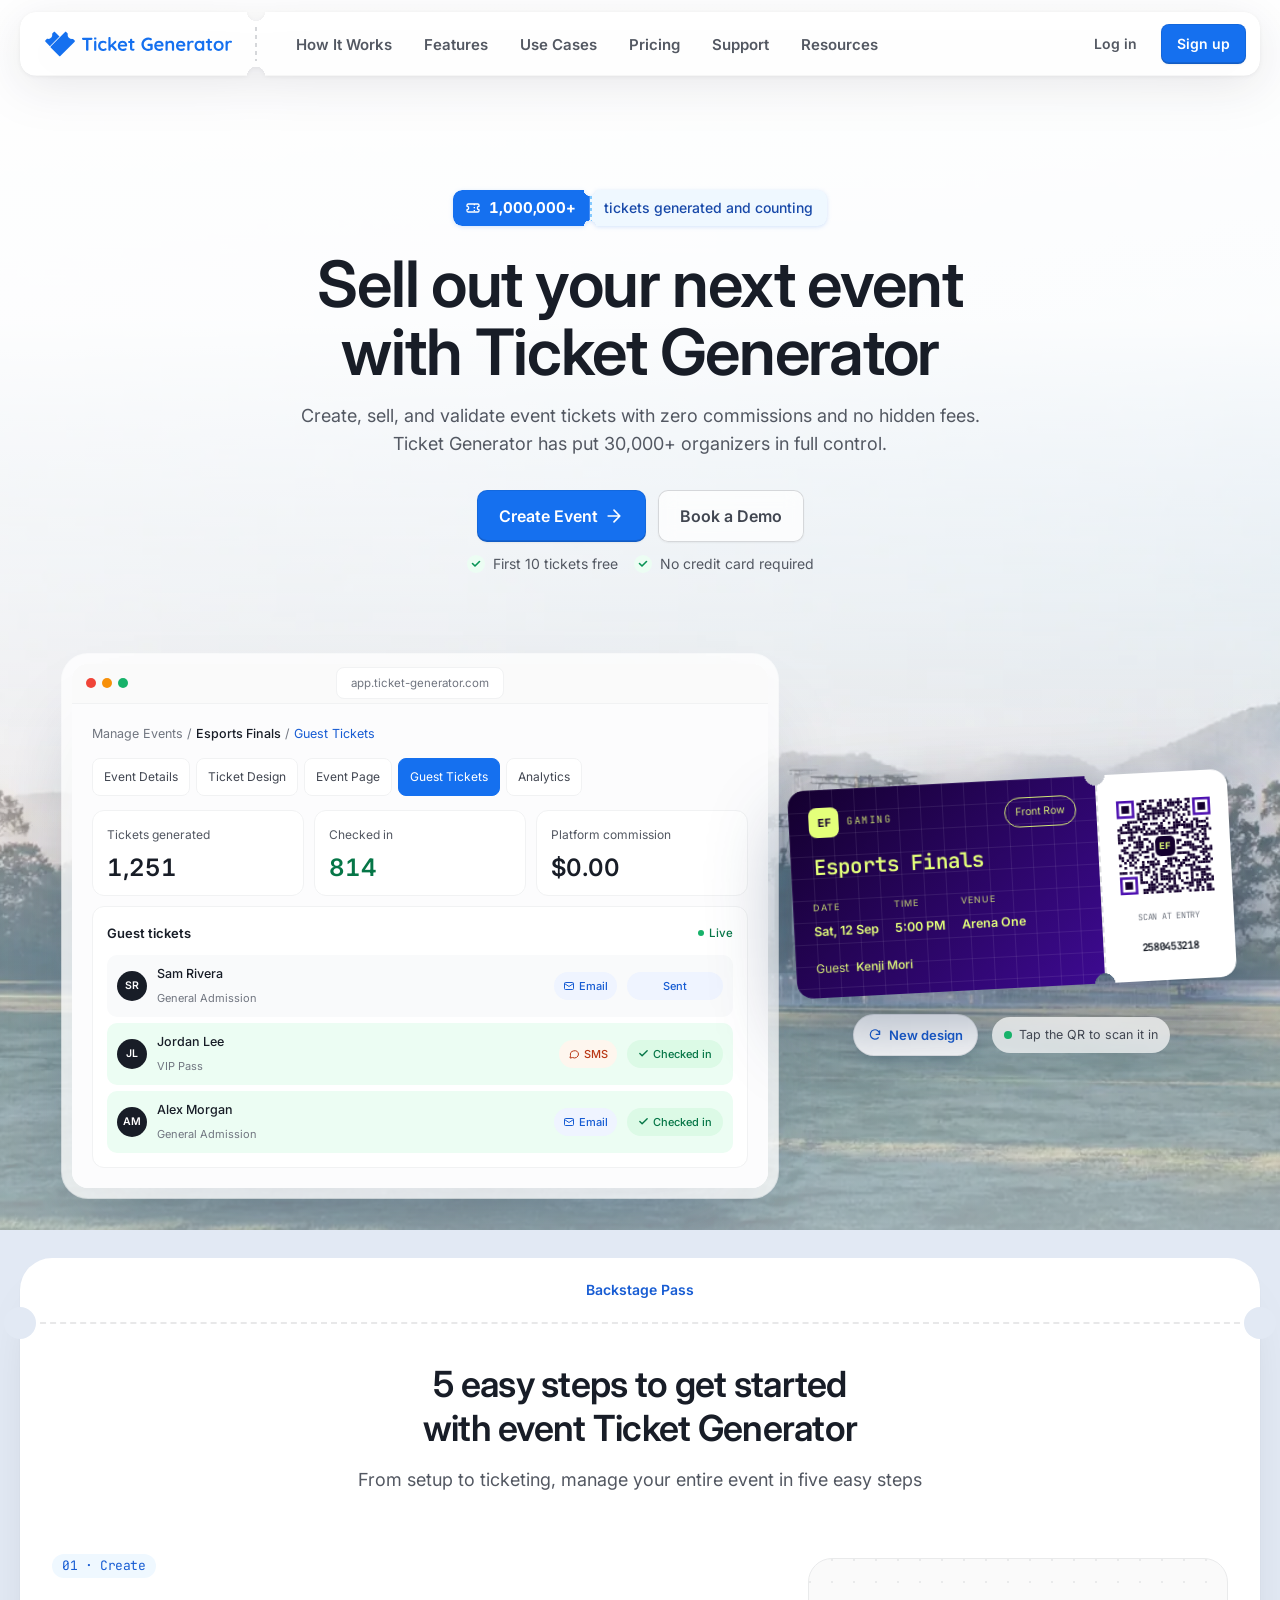
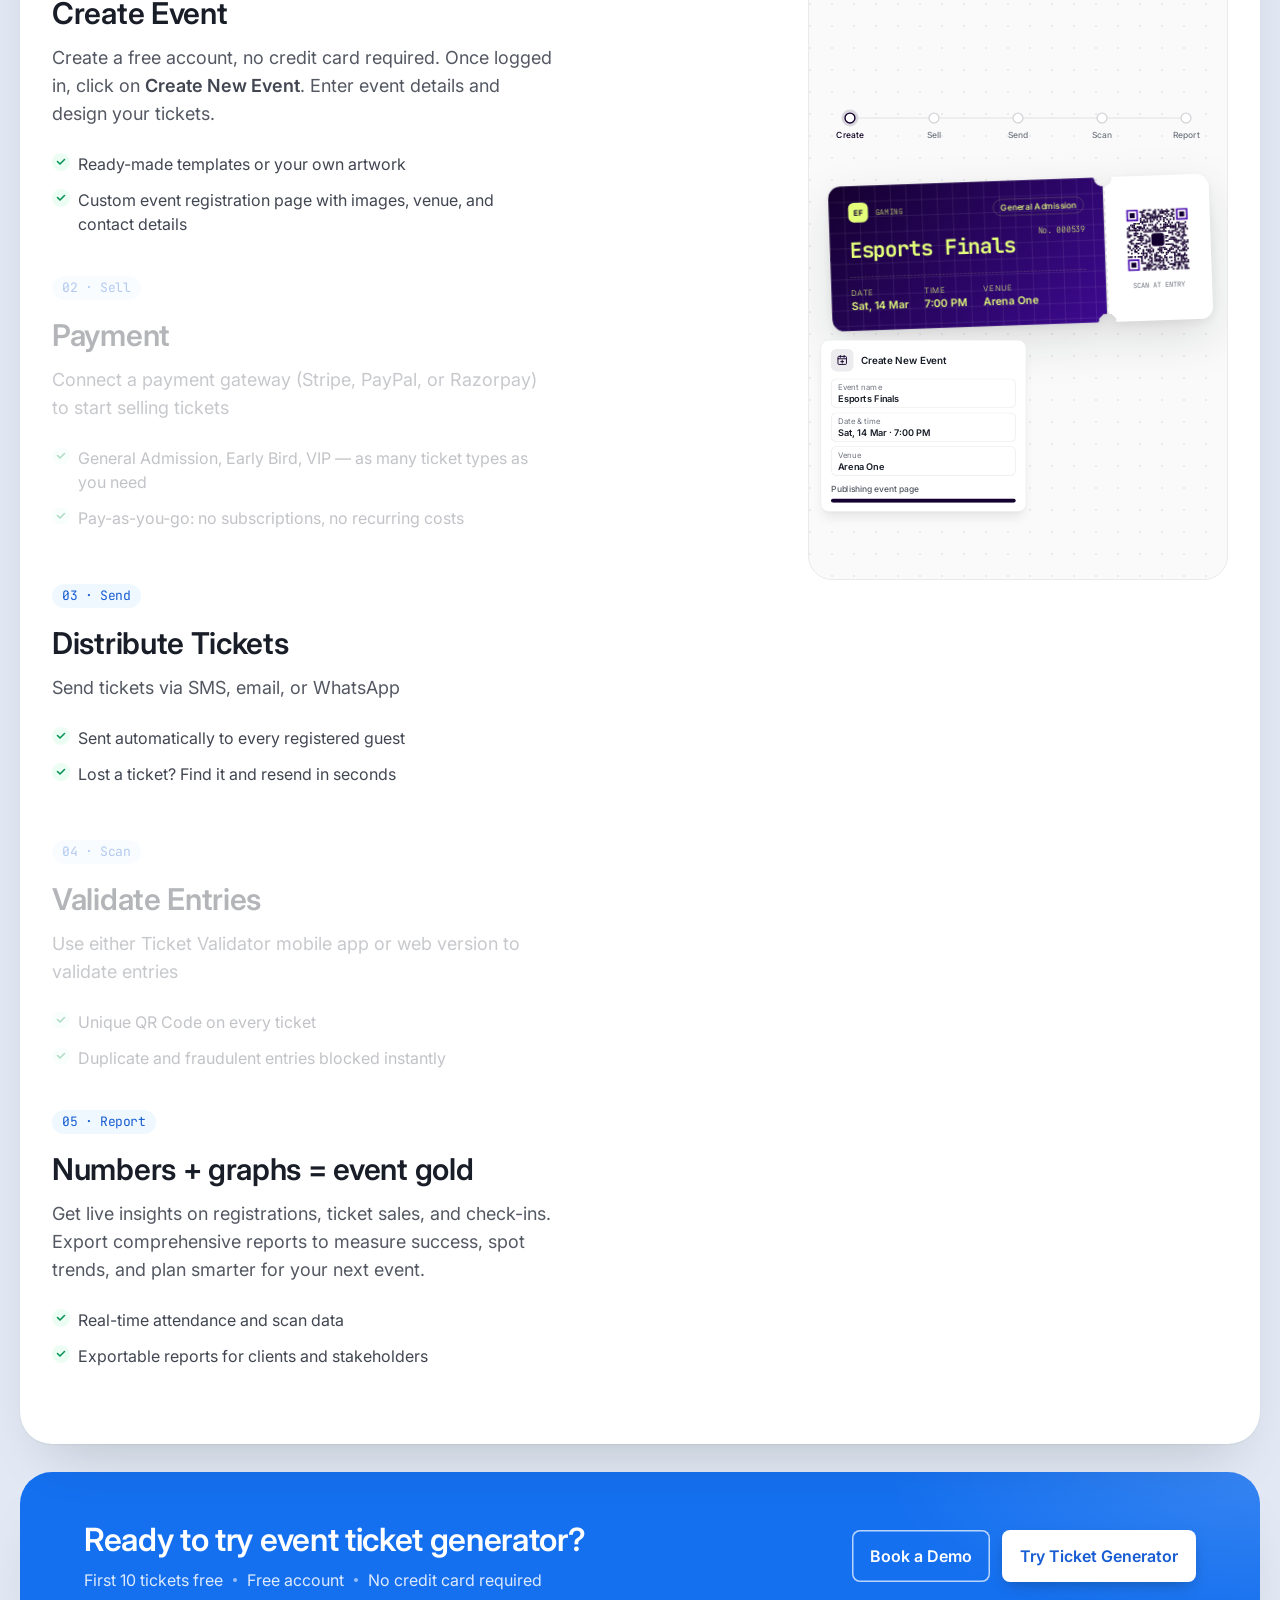
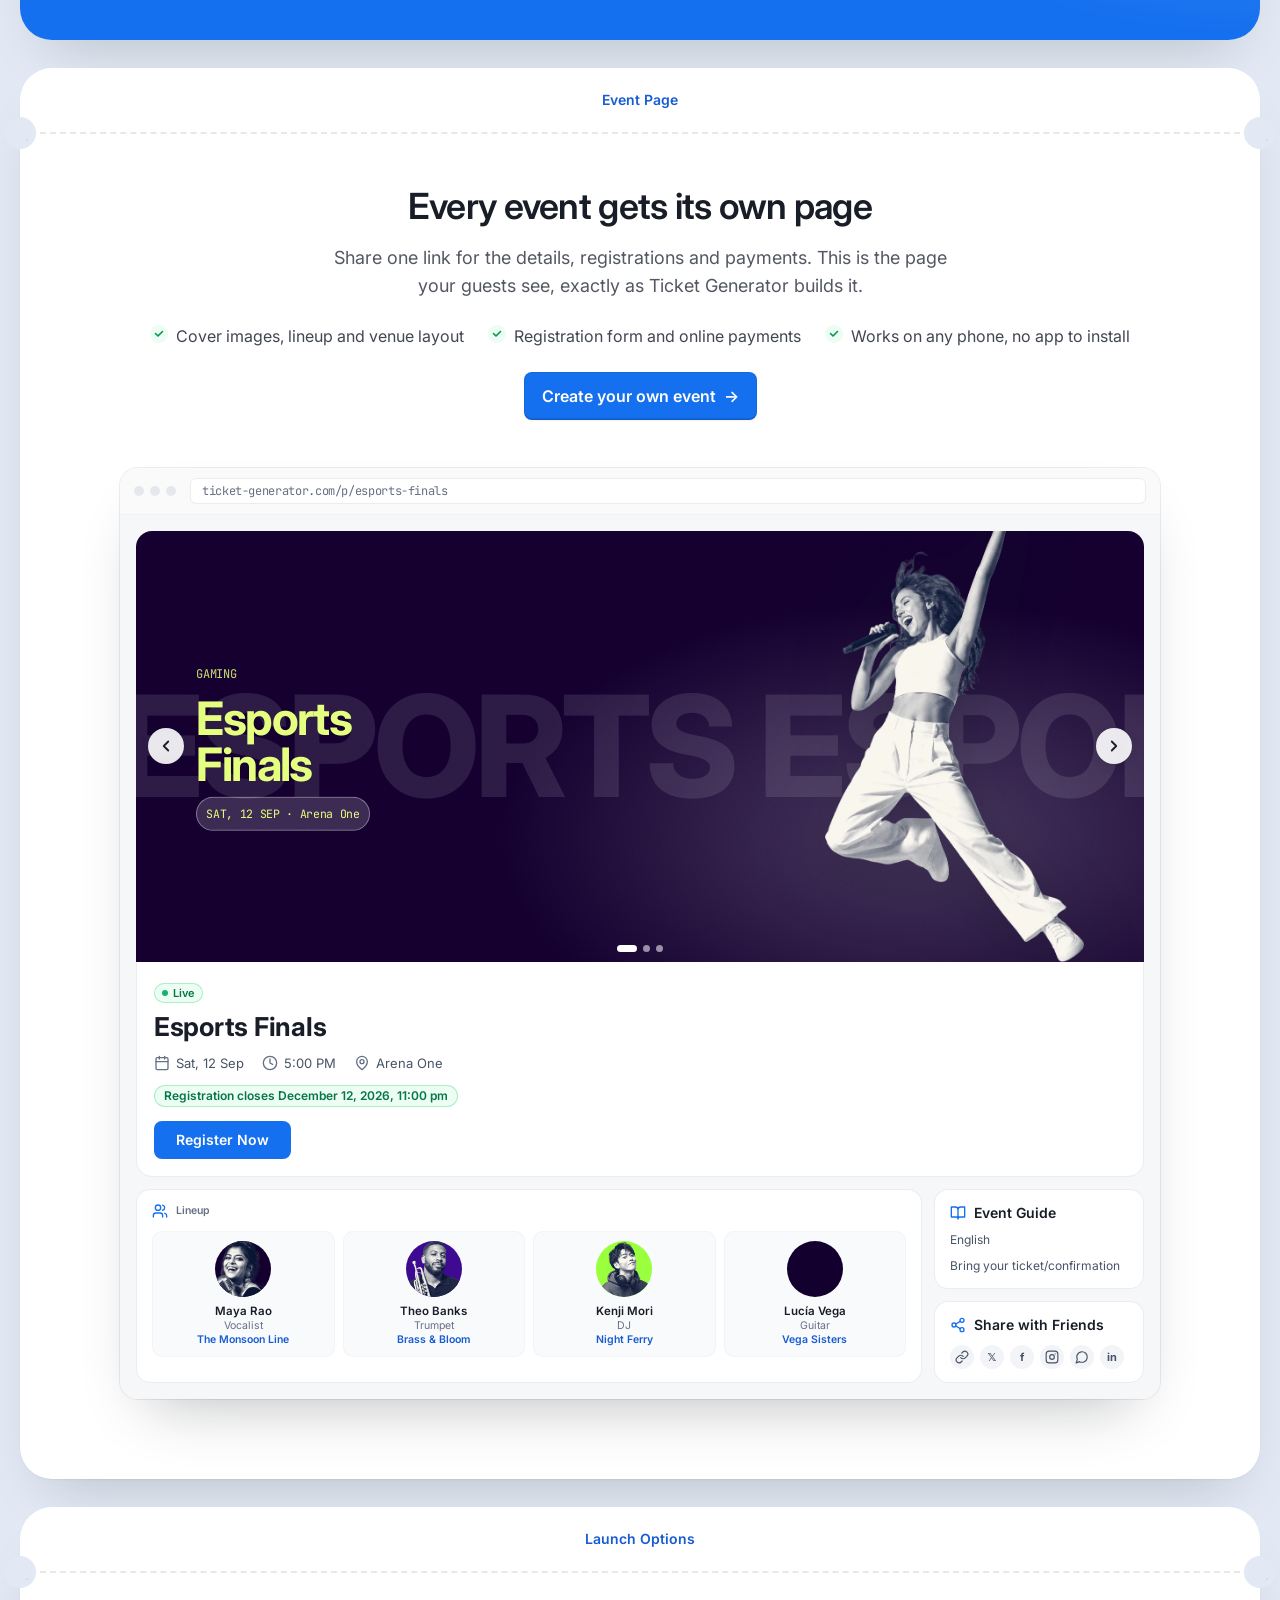
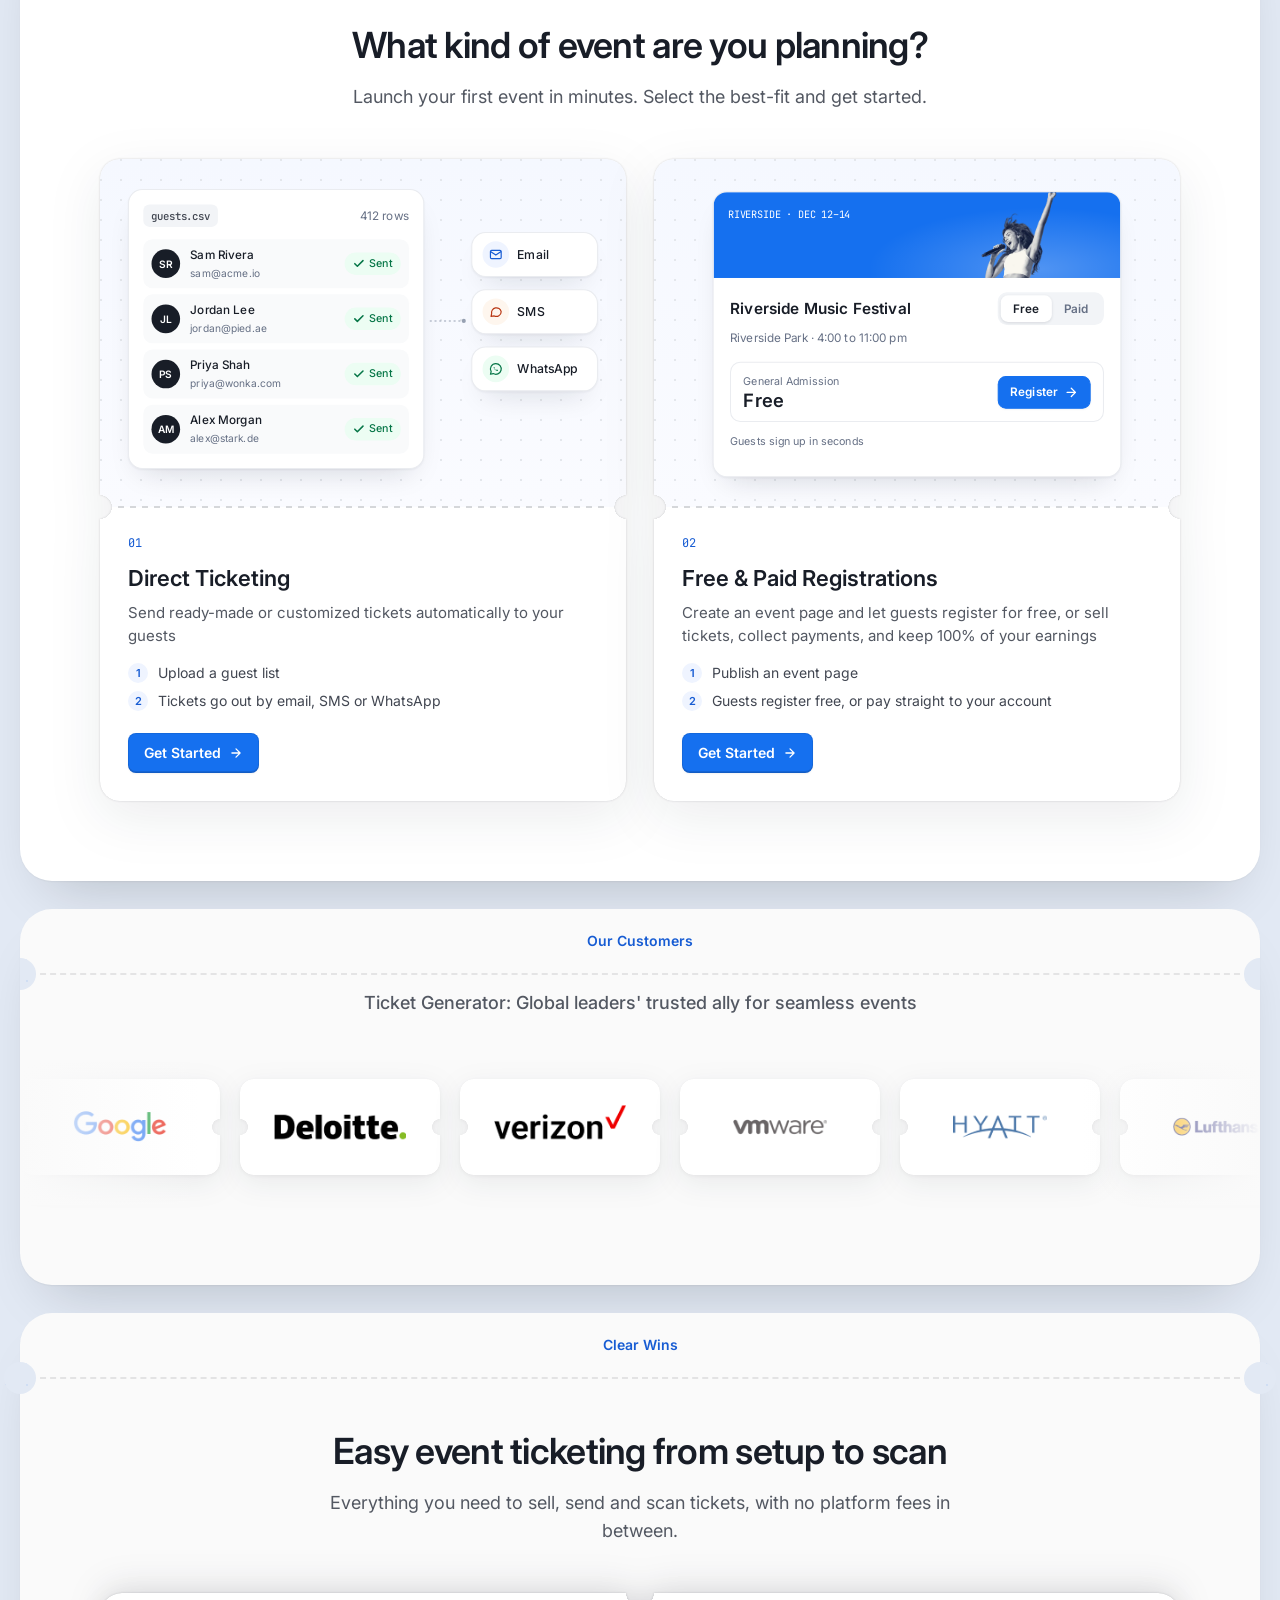
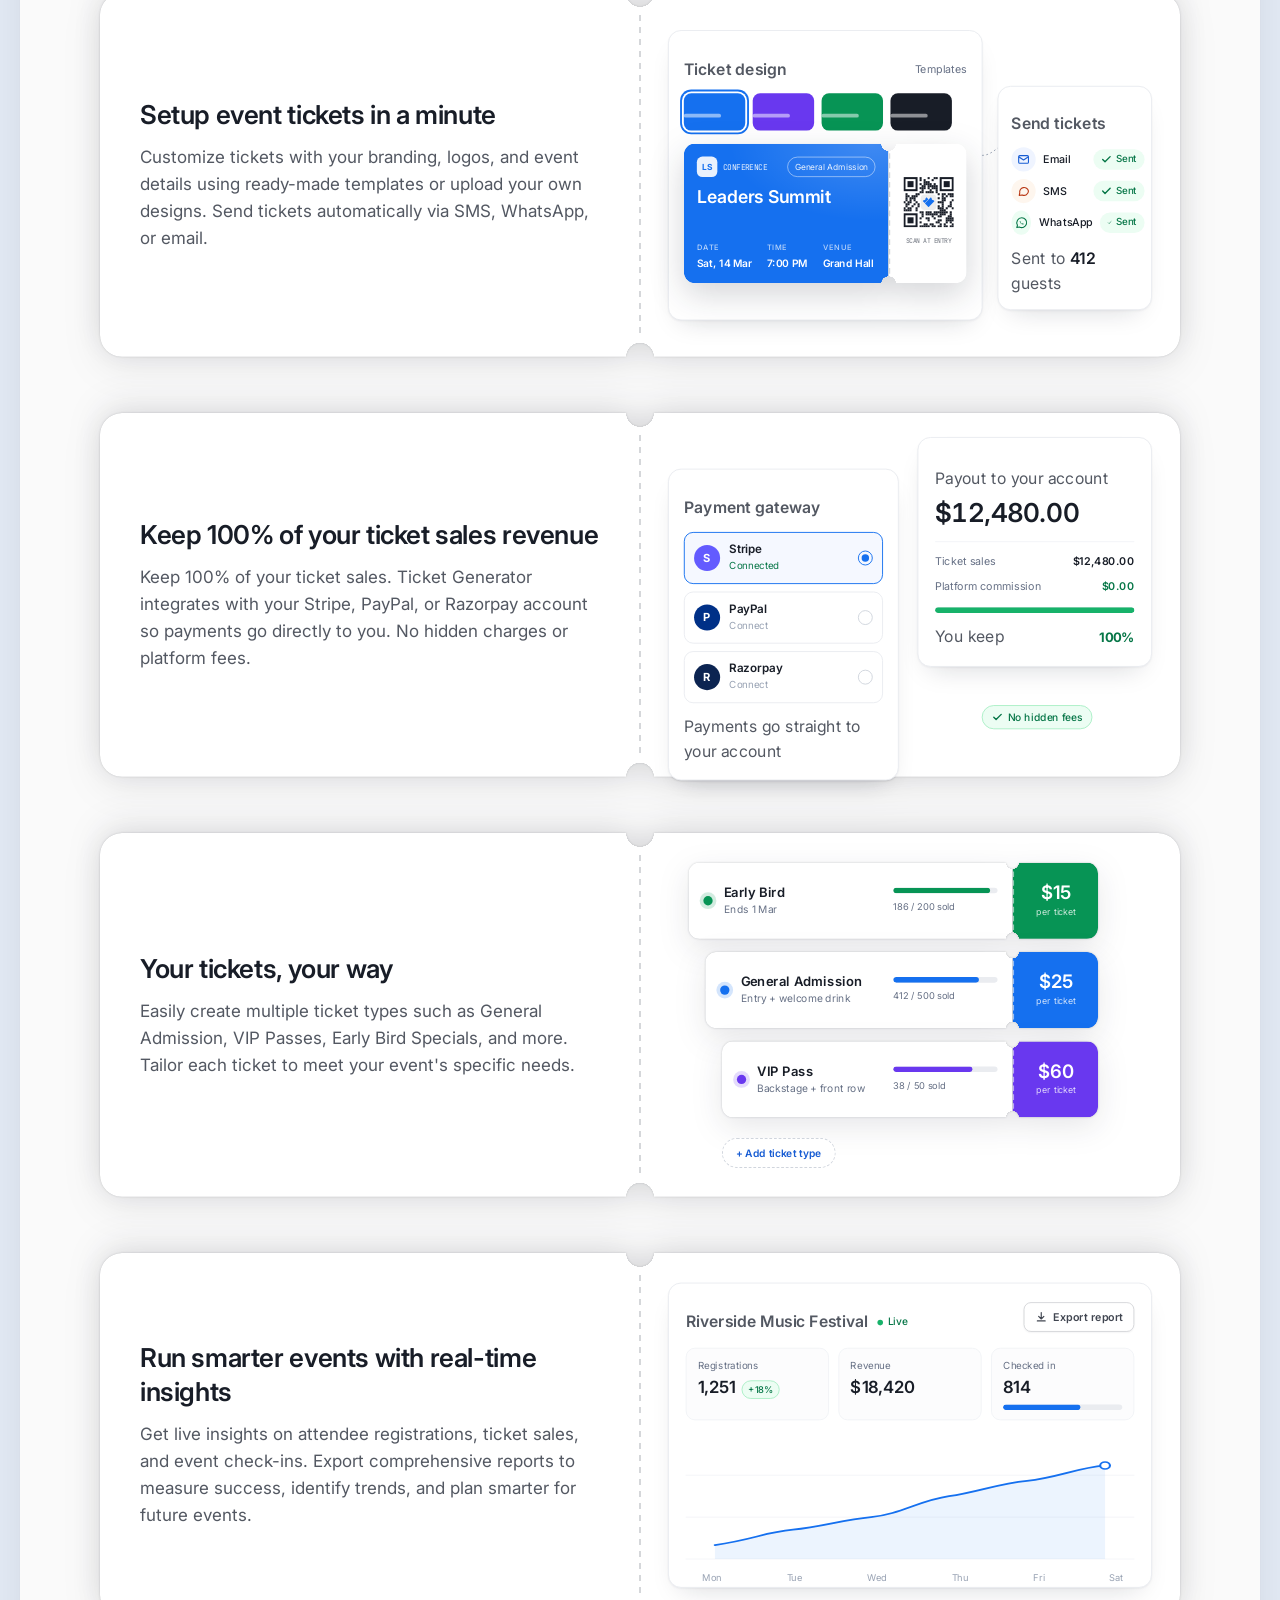
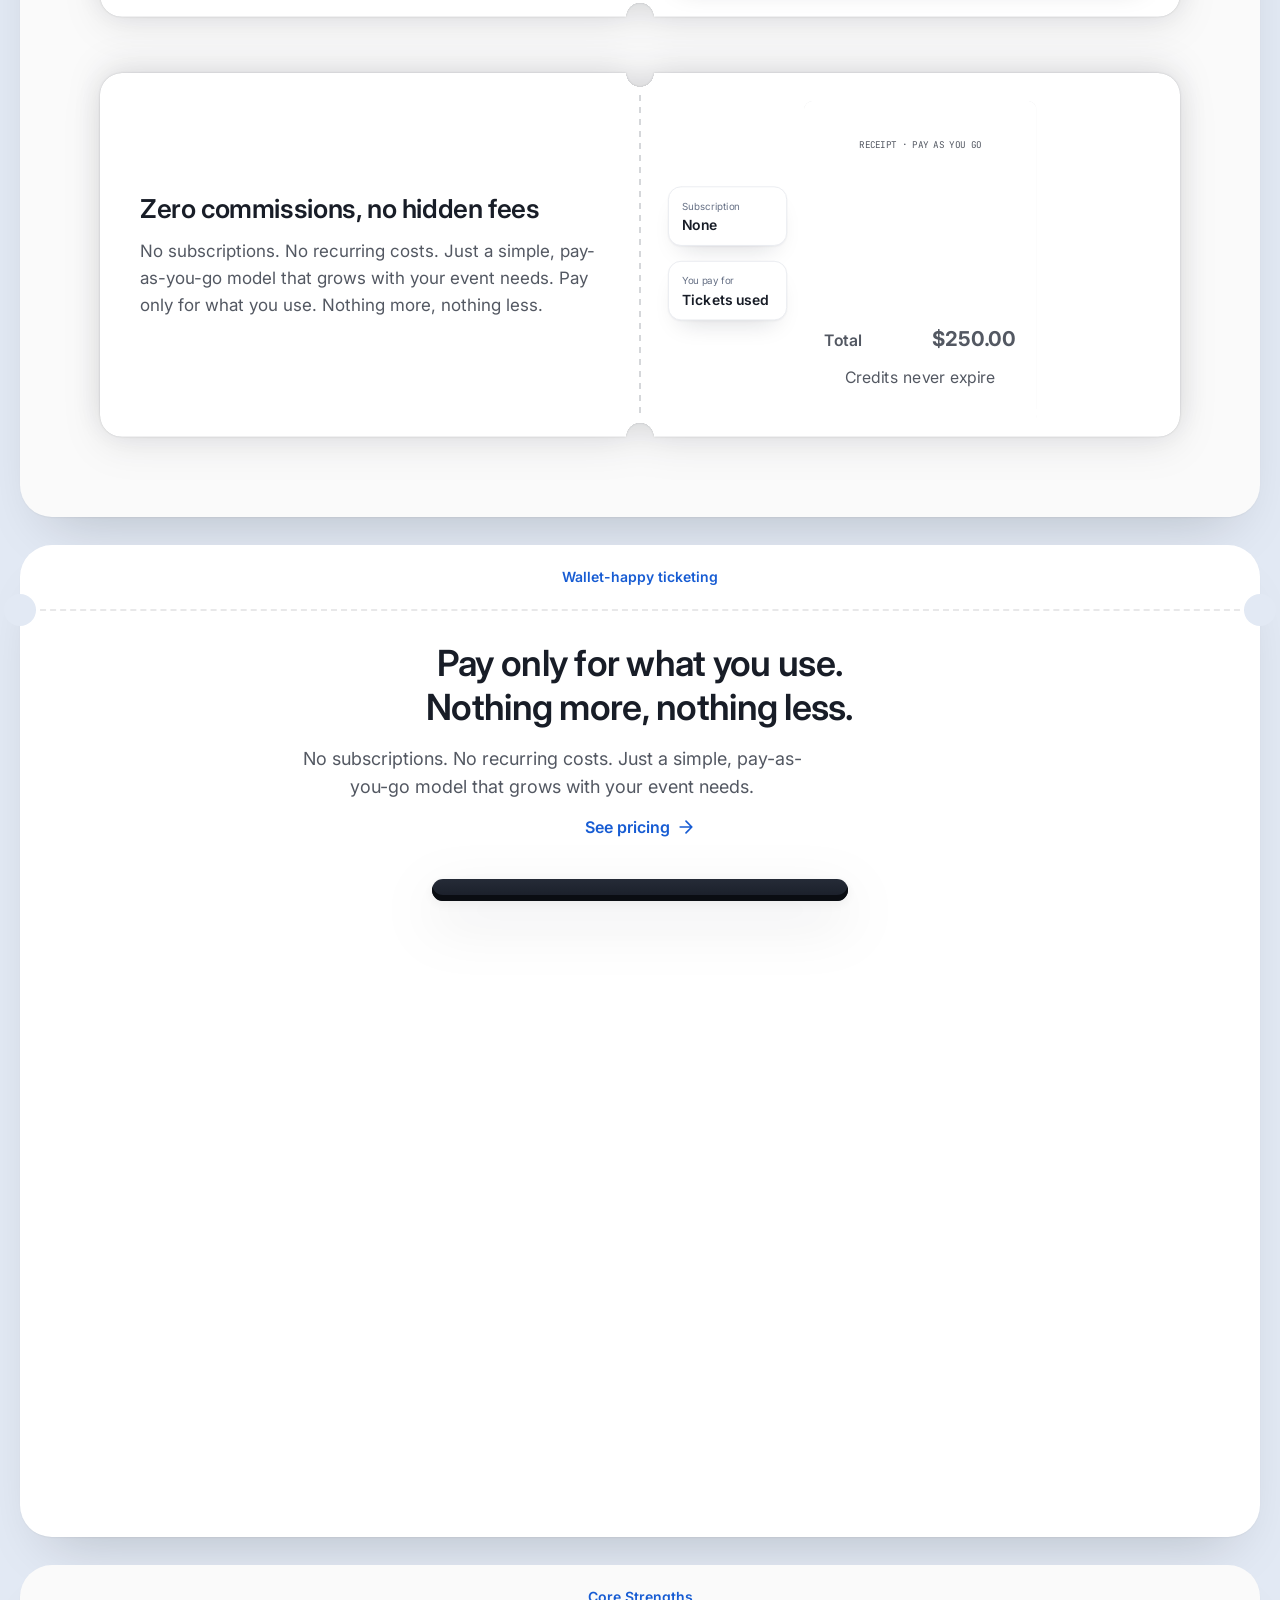
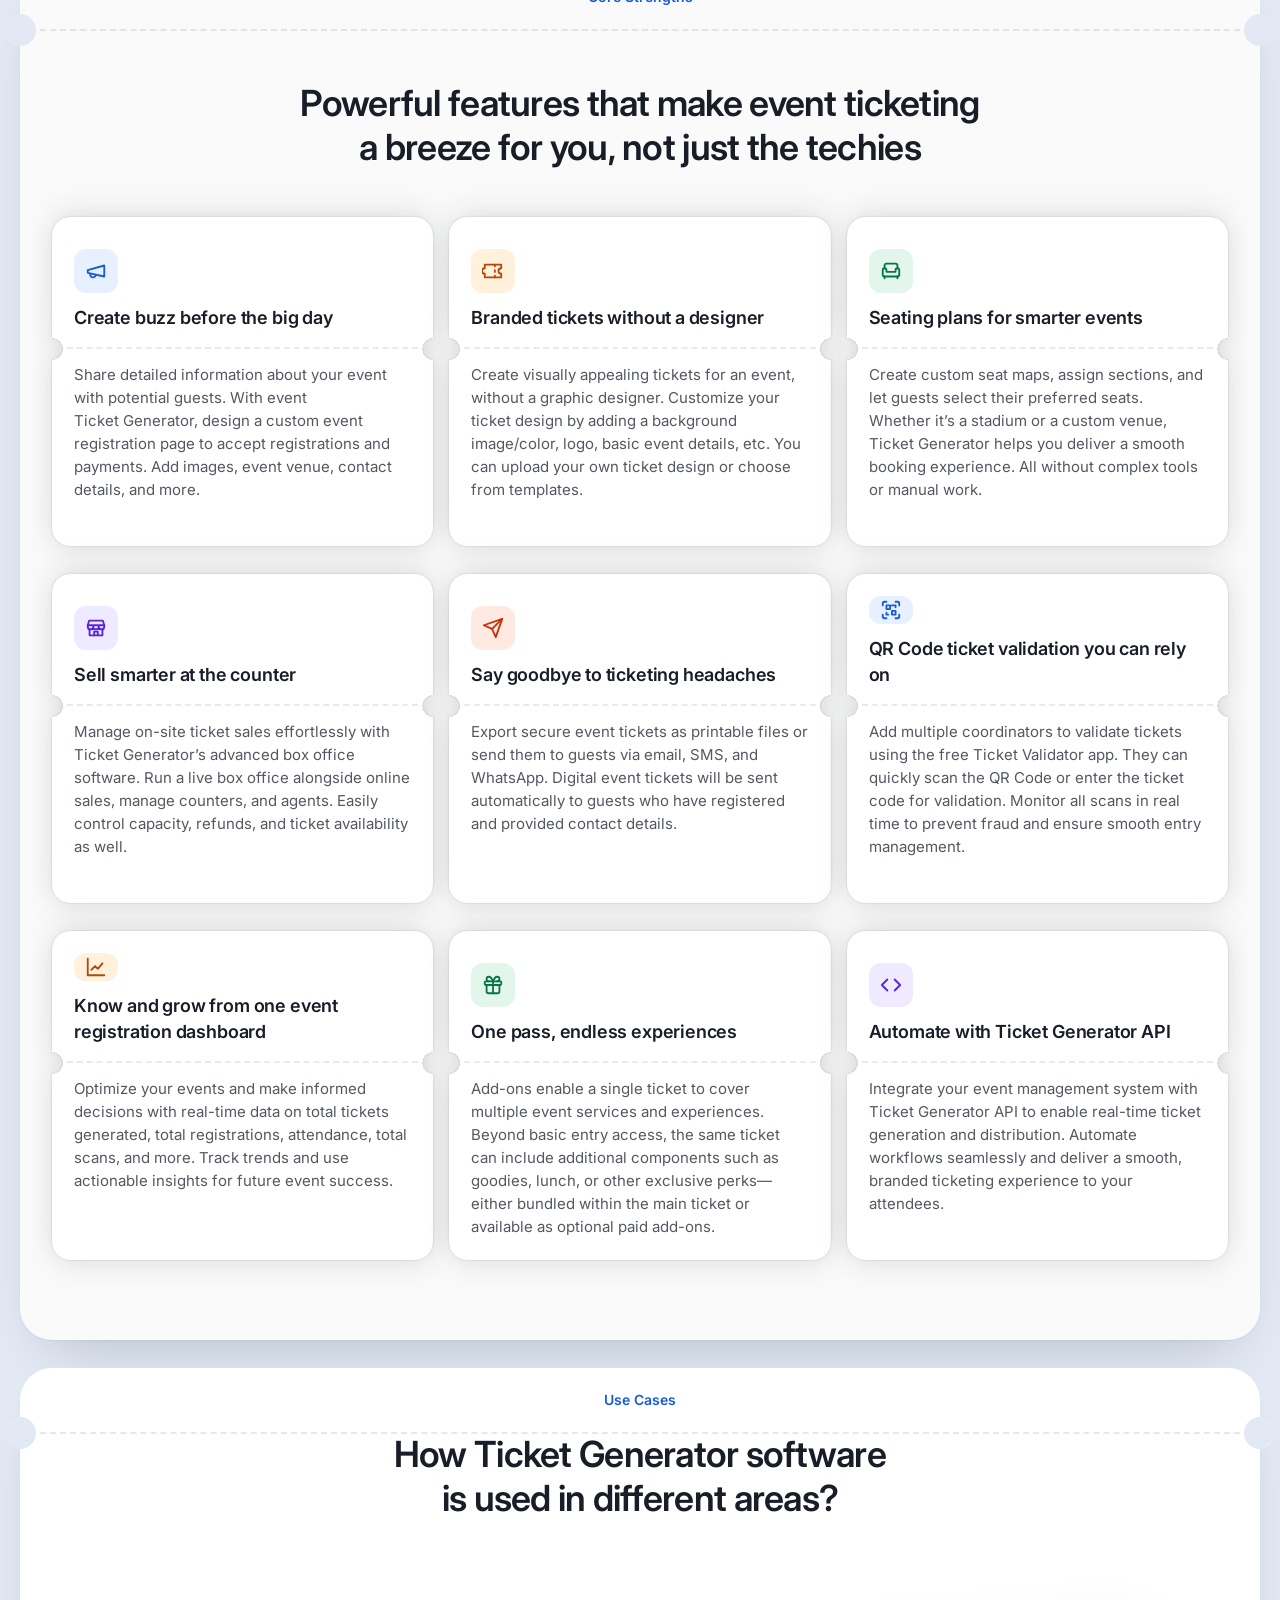
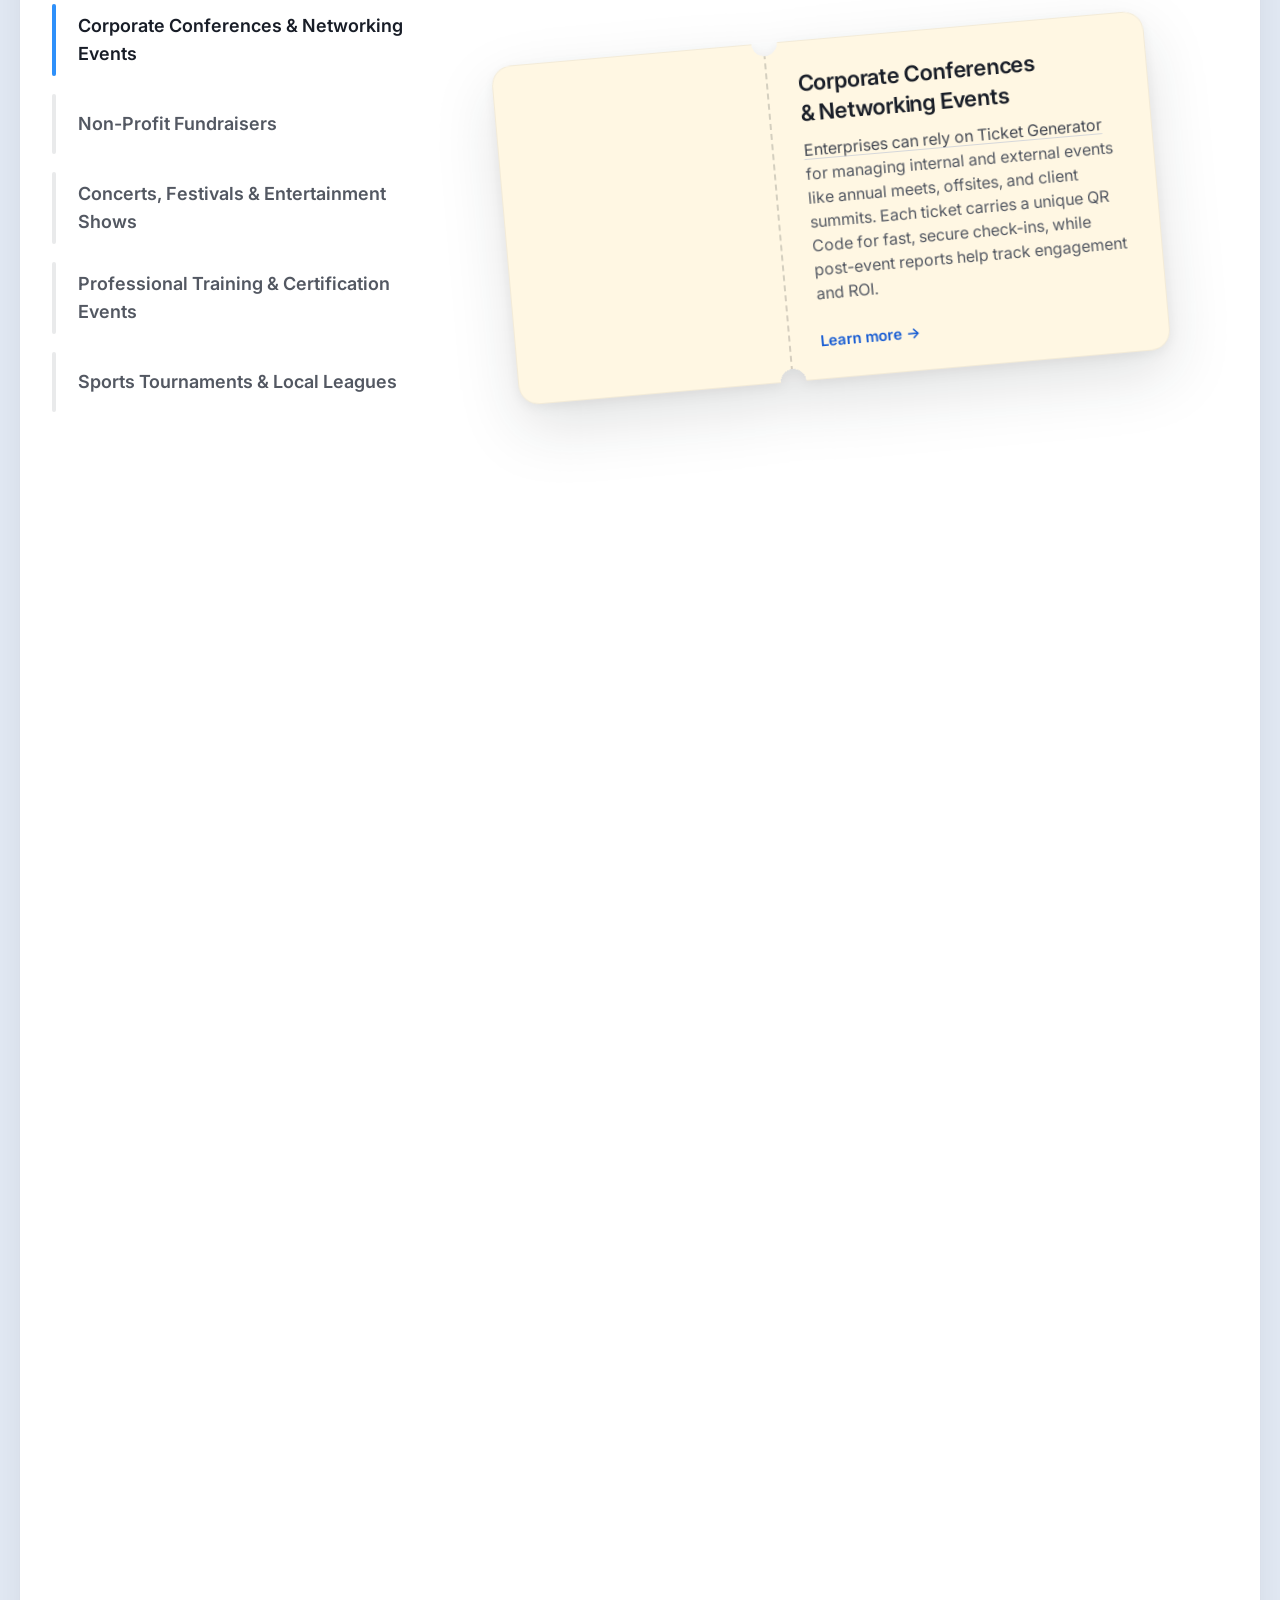
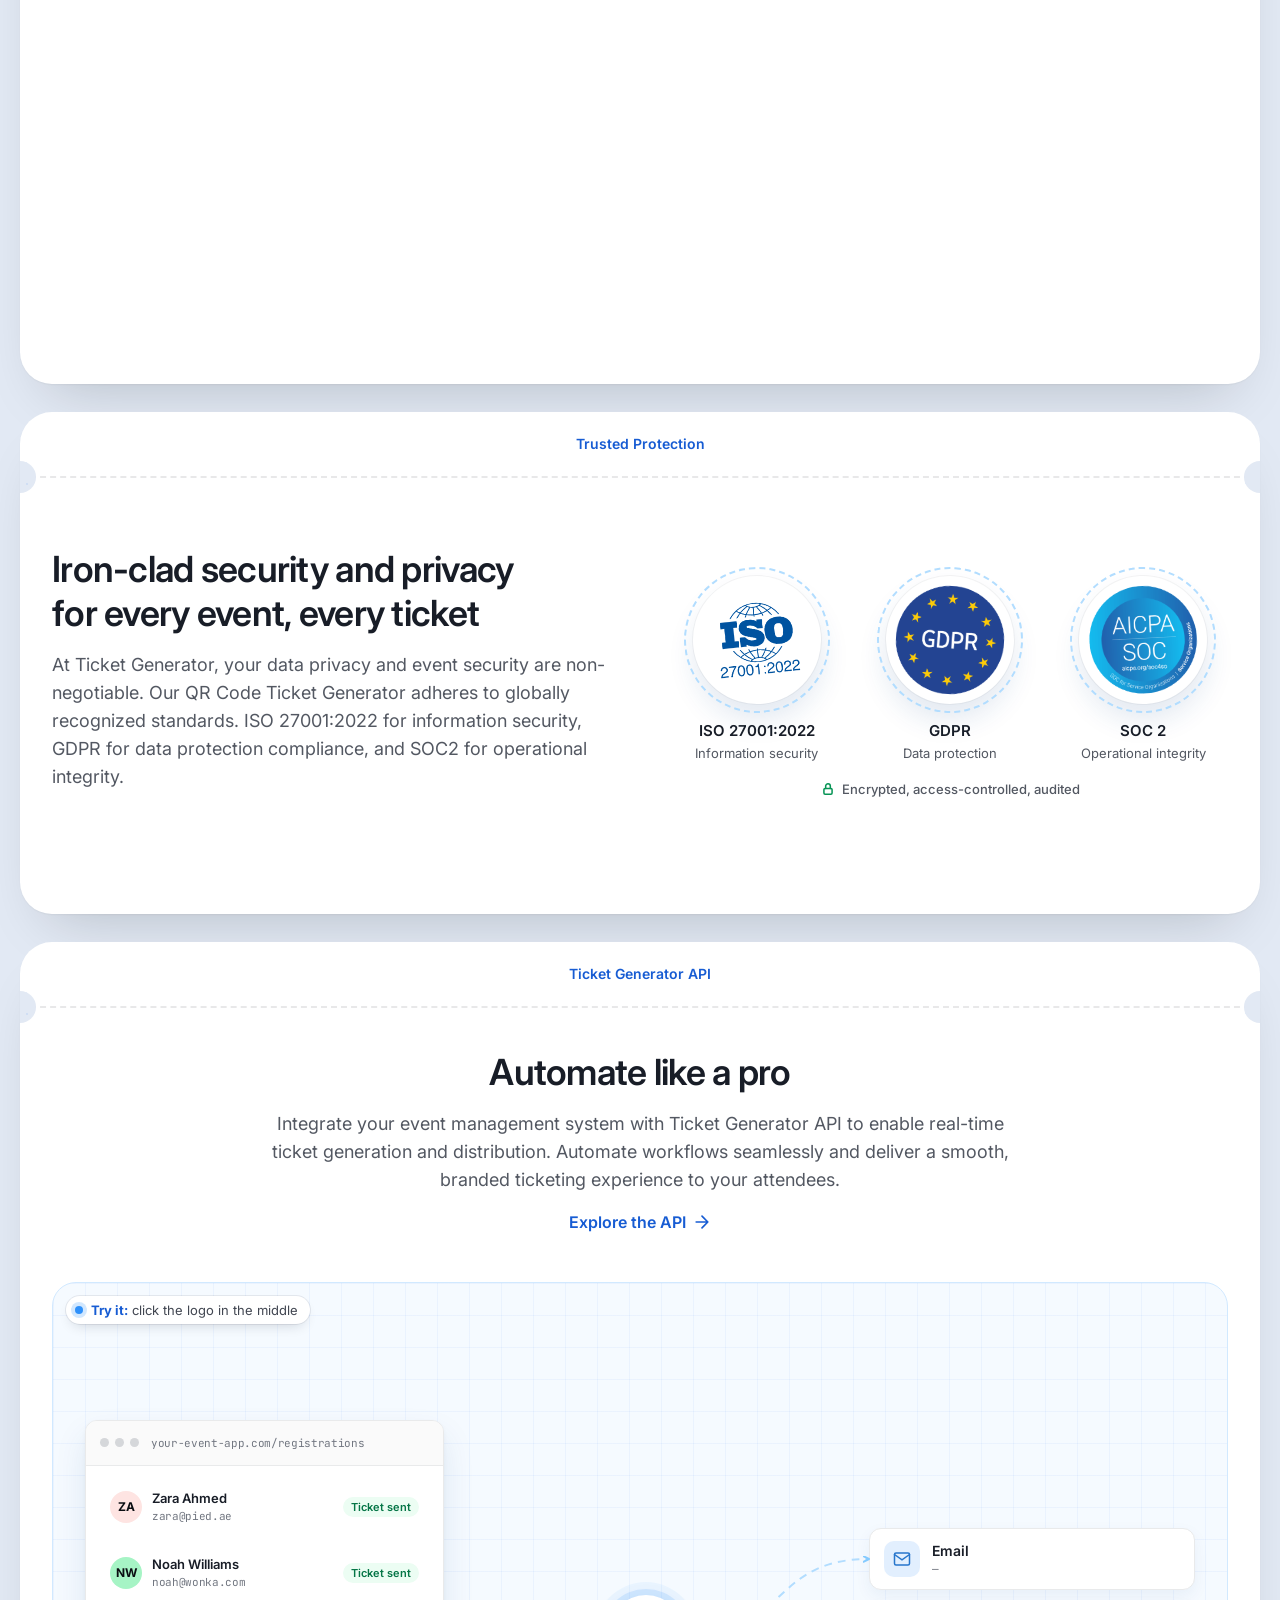
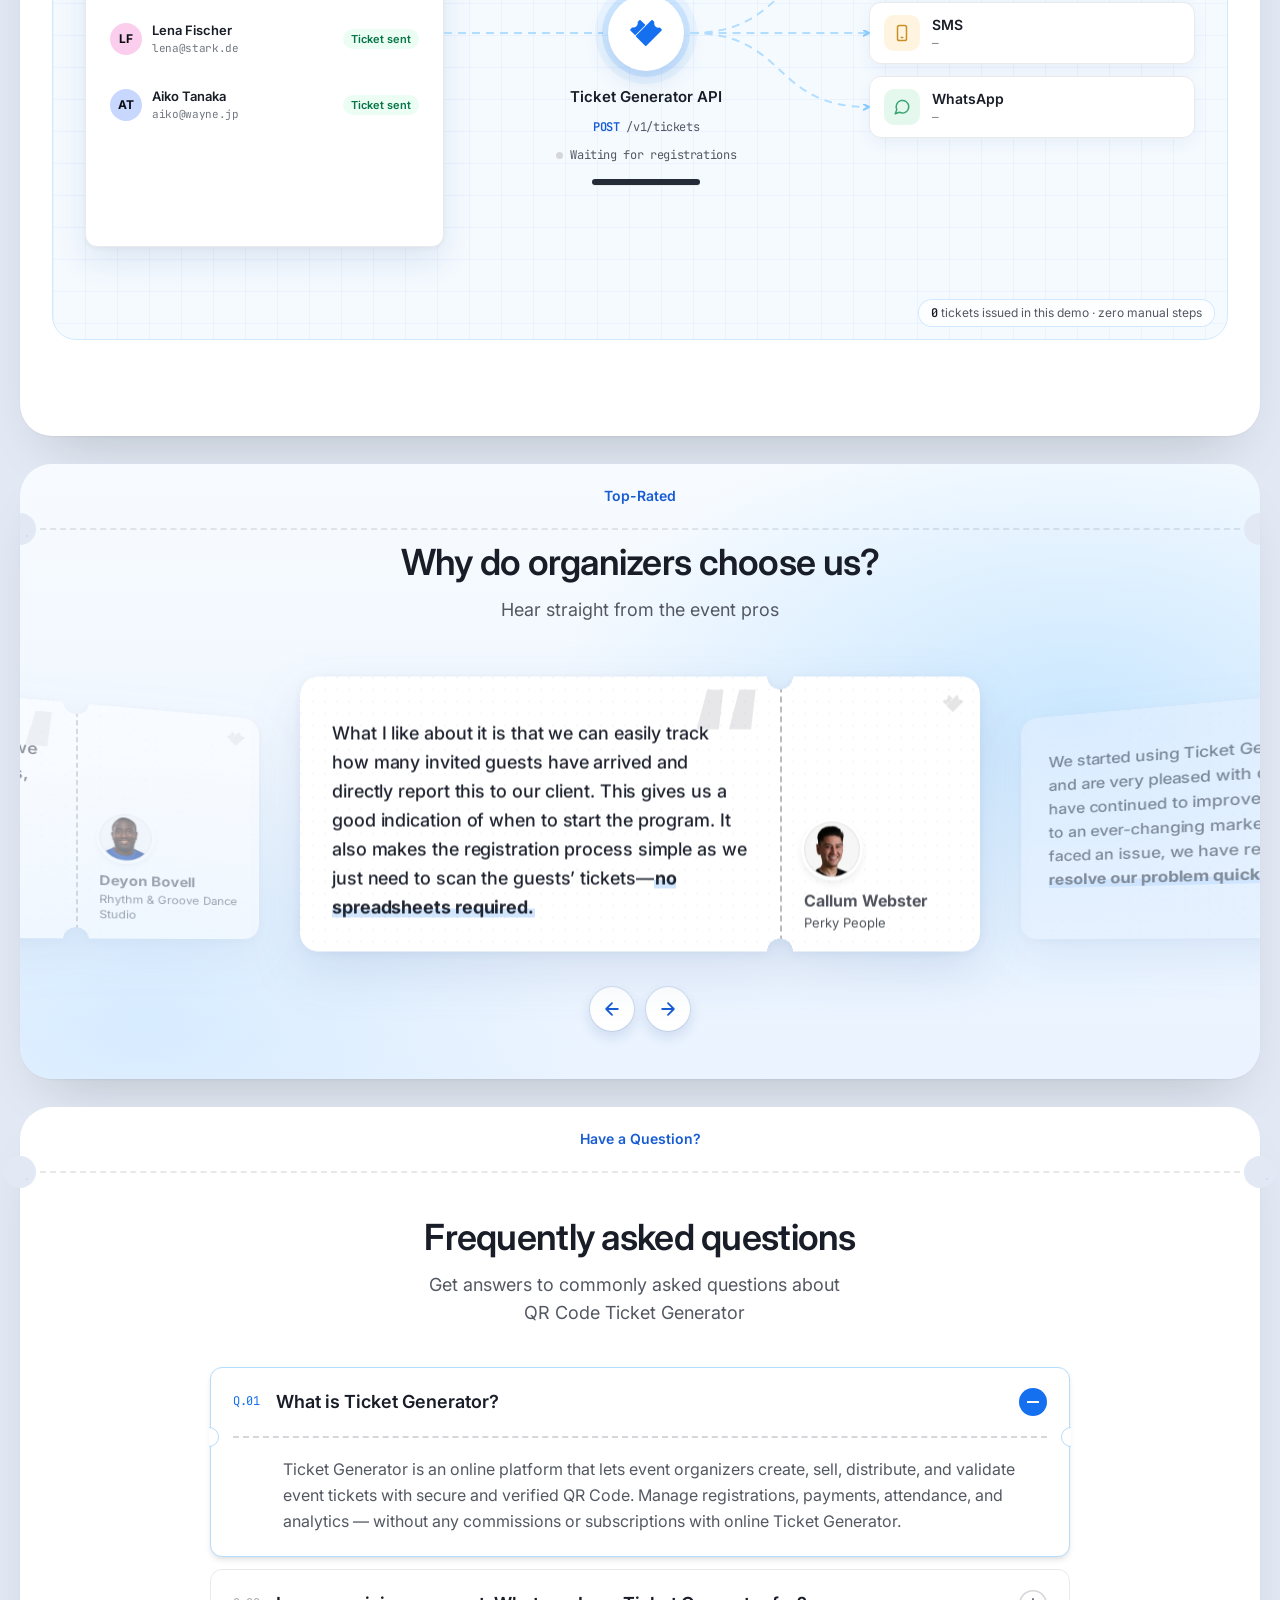
==== commit 4259df7c: "One event and design across hero, Backstage Pass and event page; Preview-as menu removed; softer cur" ====
--- a/index.html
+++ b/index.html
@@ -161,19 +161,6 @@
       <div class="j-stage" aria-hidden="true">
         <div class="stage-sticky">
           <div class="stage-panel">
-            <div class="stage-try">
-              <label class="stage-ev">
-                <span class="stage-ev-k">Preview as</span>
-                <select data-ev-select>
-                  <option value="blue" selected>Conference</option>
-                  <option value="ink">Private party</option>
-                  <option value="green">Eco run</option>
-                  <option value="purple">Concert</option>
-                  <option value="pink">Valentine’s brunch</option>
-                </select>
-                <svg class="stage-ev-caret" width="14" height="14" viewBox="0 0 20 20" fill="none" aria-hidden="true"><path d="m5 7.5 5 5 5-5" stroke="currentColor" stroke-width="1.8" stroke-linecap="round" stroke-linejoin="round"/></svg>
-              </label>
-            </div>
             <div class="stage-canvas" data-stage data-state="0">
 
               <!-- Step tracker -->
@@ -507,8 +494,8 @@
                 <h3>Riverside Music Festival</h3>
                 <ul class="ep-facts">
                   <li><svg width="16" height="16" viewBox="0 0 24 24" fill="none" stroke="currentColor" stroke-width="2" stroke-linecap="round" stroke-linejoin="round" aria-hidden="true"><rect x="3" y="4" width="18" height="18" rx="2"/><path d="M16 2v4M8 2v4M3 10h18"/></svg><span data-ep-dates>July 26–30, 2026</span></li>
-                  <li><svg width="16" height="16" viewBox="0 0 24 24" fill="none" stroke="currentColor" stroke-width="2" stroke-linecap="round" stroke-linejoin="round" aria-hidden="true"><circle cx="12" cy="12" r="10"/><path d="M12 6v6l4 2"/></svg>4:00 to 11:00 pm</li>
-                  <li><svg width="16" height="16" viewBox="0 0 24 24" fill="none" stroke="currentColor" stroke-width="2" stroke-linecap="round" stroke-linejoin="round" aria-hidden="true"><path d="M20 10c0 6-8 12-8 12s-8-6-8-12a8 8 0 0 1 16 0Z"/><circle cx="12" cy="10" r="3"/></svg>Riverside Park, North Lawn</li>
+                  <li><svg width="16" height="16" viewBox="0 0 24 24" fill="none" stroke="currentColor" stroke-width="2" stroke-linecap="round" stroke-linejoin="round" aria-hidden="true"><circle cx="12" cy="12" r="10"/><path d="M12 6v6l4 2"/></svg><span data-ep-time>4:00 to 11:00 pm</span></li>
+                  <li><svg width="16" height="16" viewBox="0 0 24 24" fill="none" stroke="currentColor" stroke-width="2" stroke-linecap="round" stroke-linejoin="round" aria-hidden="true"><path d="M20 10c0 6-8 12-8 12s-8-6-8-12a8 8 0 0 1 16 0Z"/><circle cx="12" cy="10" r="3"/></svg><span data-ep-venue>Riverside Park, North Lawn</span></li>
                 </ul>
                 <p class="ep-close">Registration closes <span data-ep-closes>July 30, 2026</span>, 11:00 pm</p>
                 <button type="button" class="ep-btn" data-ep-register>Register Now</button>
@@ -516,7 +503,7 @@
             </div>
             <div class="ep-grid">
               <div class="ep-card ep-lineup">
-                <p class="ep-card-title"><svg width="16" height="16" viewBox="0 0 24 24" fill="none" stroke="currentColor" stroke-width="2" stroke-linecap="round" stroke-linejoin="round" aria-hidden="true"><path d="M16 21v-2a4 4 0 0 0-4-4H6a4 4 0 0 0-4 4v2"/><circle cx="9" cy="7" r="4"/><path d="M22 21v-2a4 4 0 0 0-3-3.87M16 3.13a4 4 0 0 1 0 7.75"/></svg>Lineup</p>
+                <p class="ep-card-title"><svg width="16" height="16" viewBox="0 0 24 24" fill="none" stroke="currentColor" stroke-width="2" stroke-linecap="round" stroke-linejoin="round" aria-hidden="true"><path d="M16 21v-2a4 4 0 0 0-4-4H6a4 4 0 0 0-4 4v2"/><circle cx="9" cy="7" r="4"/><path d="M22 21v-2a4 4 0 0 0-3-3.87M16 3.13a4 4 0 0 1 0 7.75"/></svg><span data-ep-lineup>Lineup</span></p>
                 <ul>
                     <li style="--pc: #6938ef"><span class="ep-av"><img src="assets/eventpage/lu-1.webp" alt="" loading="lazy" decoding="async"></span><b>Maya Rao</b><span>Vocalist</span><i>The Monsoon Line</i></li>
                     <li style="--pc: #f26b3a"><span class="ep-av"><img src="assets/eventpage/lu-2.webp" alt="" loading="lazy" decoding="async"></span><b>Theo Banks</b><span>Trumpet</span><i>Brass &amp; Bloom</i></li>
@@ -542,7 +529,7 @@
             <button type="button" class="ep-back" data-ep-back><svg width="16" height="16" viewBox="0 0 20 20" fill="none" aria-hidden="true"><path d="M12.5 15 7.5 10l5-5" stroke="currentColor" stroke-width="2" stroke-linecap="round" stroke-linejoin="round"/></svg>Back to event</button>
             <div class="ep-reg-cover" aria-hidden="true"><span>Riverside Music Festival</span></div>
             <div class="ep-reg-body" data-ep-form>
-              <p class="ep-reg-kicker">Riverside Music Festival · <span data-ep-start>Jul 26</span></p>
+              <p class="ep-reg-kicker"><span data-ep-name>Riverside Music Festival</span> · <span data-ep-start>Jul 26</span></p>
               <h4 class="ep-reg-title">Choose your ticket</h4>
               <div class="ep-reg-opts" role="radiogroup" aria-label="Ticket type">
                 <button type="button" class="ep-opt is-on" role="radio" aria-checked="true"><b>General Admission</b><span>$25</span></button>
--- a/css/journey.css
+++ b/css/journey.css
@@ -1045,7 +1045,7 @@
   .journey--steps { grid-template-columns: minmax(0, 1.65fr) minmax(0, 1fr); grid-template-areas: "steps stage"; }
   .tkt--steps .j-end { margin-top: var(--space-4xl); }
   /* more room between the five steps */
-  .tkt--steps .step { min-height: 48vh; padding: var(--space-6xl) 0; }
+  .tkt--steps .step { min-height: 30vh; padding: var(--space-2xl) 0; }   /* the steps sit closer together */
 }
 
 
--- a/css/hero-app.css
+++ b/css/hero-app.css
@@ -530,9 +530,9 @@
 /* the app: Guest Tickets, as in the product */
 .hx-app {
   position: absolute;
-  left: 3%;
+  left: 1%;
   top: 34px;
-  width: 64%;
+  width: 60%;   /* leaves the right side to the ticket, so it never covers the app's controls */
   border-radius: 16px;
   background: #fff;
   overflow: hidden;
@@ -615,8 +615,8 @@
 .hx-tk-wrap {
   --rx: 0deg; --ry: 0deg;
   position: absolute;
-  right: 1%;
-  top: 118px;
+  right: -1%;
+  top: 150px;
   z-index: 3;
   width: 440px;
   perspective: 1000px;
@@ -758,8 +758,8 @@
 /* ---------- mid widths ---------- */
 @media (min-width: 961px) and (max-width: 1180px) {
   .hx { height: 600px; }
-  .hx-app { width: 62%; left: 1%; }
-  .hx-tk-wrap { width: 390px; right: 0; }
+  .hx-app { width: 58%; left: 0; }
+  .hx-tk-wrap { width: 380px; right: -1%; }
   .hx-name input { font-size: 21px; }
 }
 
@@ -918,3 +918,34 @@
   .hx-an-bars { height: 96px; }
   .hx-an-side { grid-template-columns: 1fr 1fr; }
 }
+
+/* ---------- a soft glow follows the cursor around the hero ---------- */
+.hx-glow {
+  position: absolute;
+  left: 0;
+  top: 0;
+  z-index: 0;
+  width: 460px;
+  height: 460px;
+  margin: -230px 0 0 -230px;
+  border-radius: 50%;
+  background: radial-gradient(circle, rgba(196, 215, 255, .38) 0%, rgba(196, 215, 255, .14) 42%, rgba(196, 215, 255, 0) 70%);   /* a soft, pale light, not a blue spot */
+  filter: blur(56px);
+  opacity: 0;
+  transform: translate3d(var(--gx, 50vw), var(--gy, 300px), 0);
+  transition: opacity .5s;
+  pointer-events: none;
+  will-change: transform;
+}
+.tkt--hero.is-glowing .hx-glow { opacity: 1; }
+.tkt--hero:has(.hx) > .journey { position: relative; z-index: 1; }
+
+/* ---------- Backstage Pass picture in the hero's design ---------- */
+.stage-canvas[data-theme="custom"] .ticket-main {
+  background: var(--pattern, linear-gradient(transparent, transparent)), linear-gradient(135deg, var(--d-bg, var(--pick)), var(--d-bg2, var(--pick)));
+}
+.stage-canvas[data-theme="custom"] .ticket-main::before { display: none; }
+.stage-canvas.font-serif .ticket-event { font-family: 'Fraunces', Georgia, serif; letter-spacing: -.01em; }
+.stage-canvas.font-grotesk .ticket-event { font-family: 'Space Grotesk', Inter, sans-serif; letter-spacing: -.03em; }
+.stage-canvas.font-mono .ticket-event { font-family: var(--font-mono); letter-spacing: -.04em; }
+.stage-canvas .ticket-qr { color: inherit; }
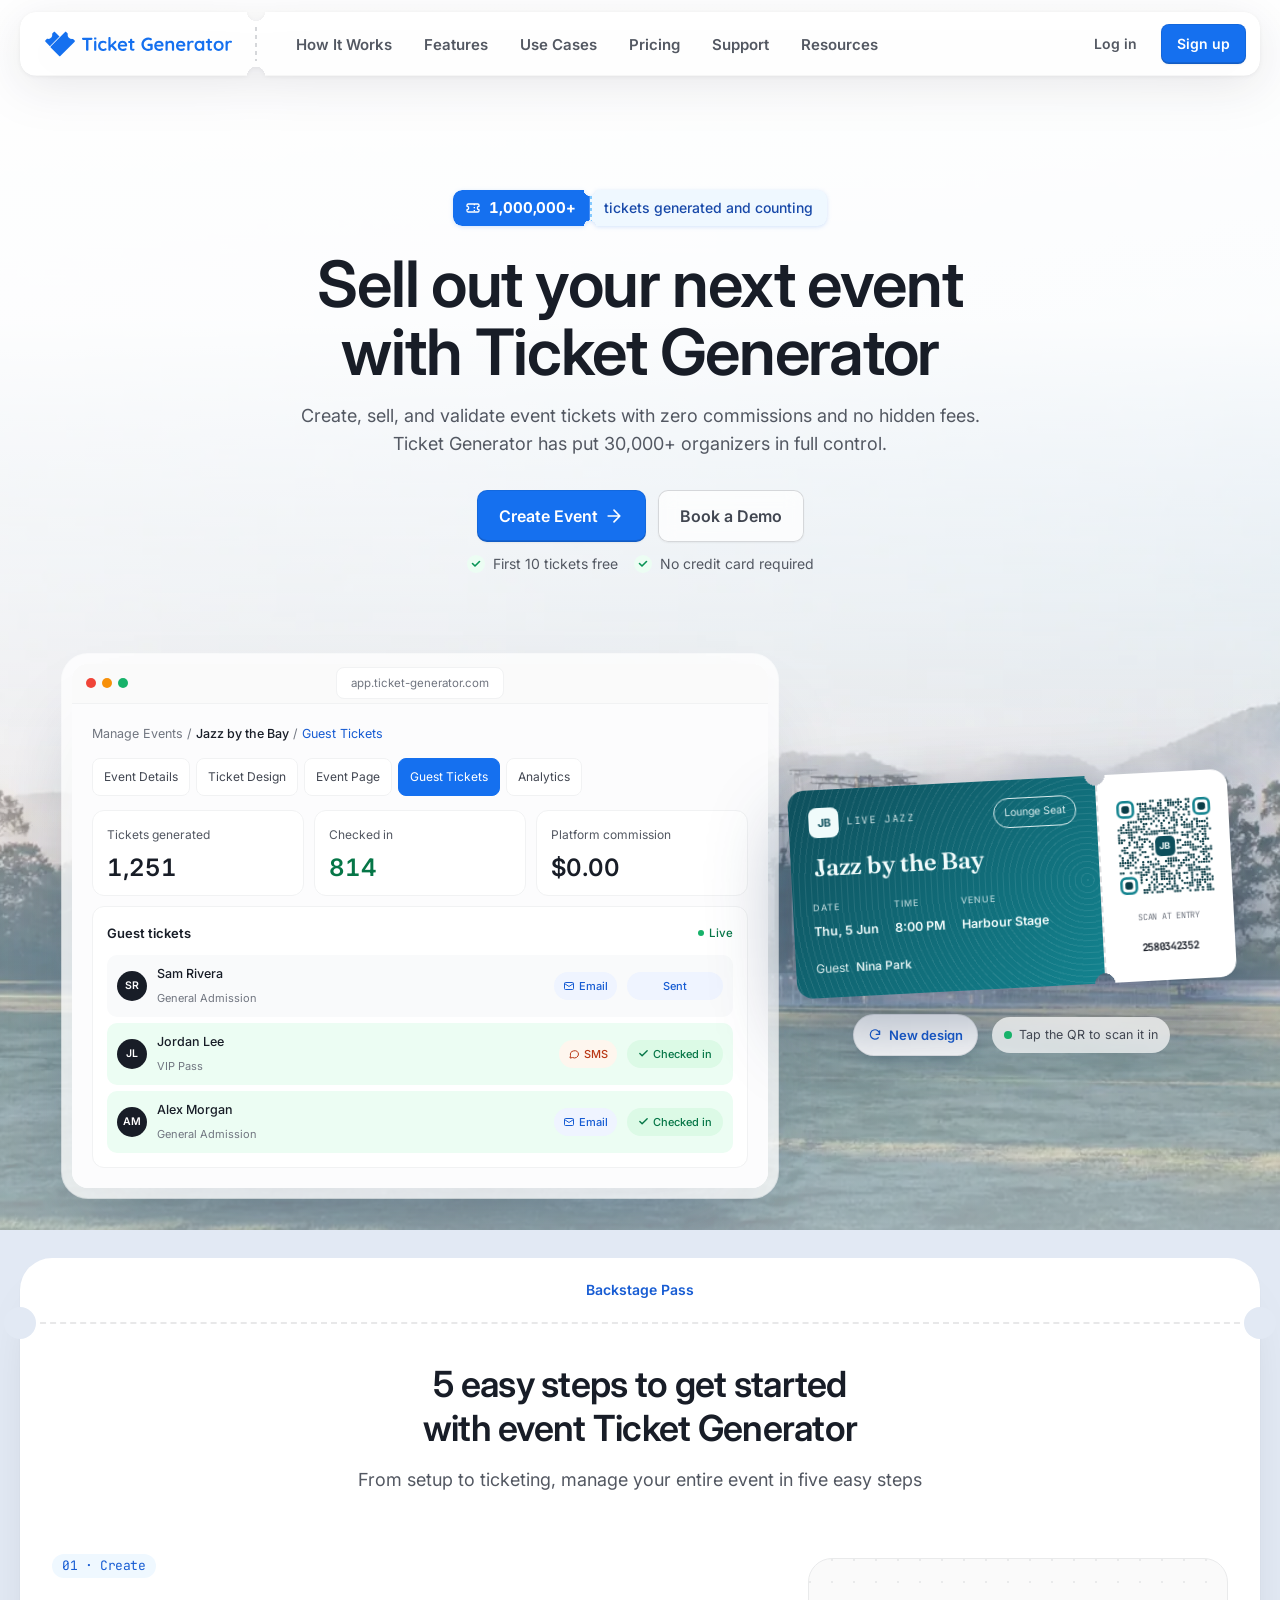
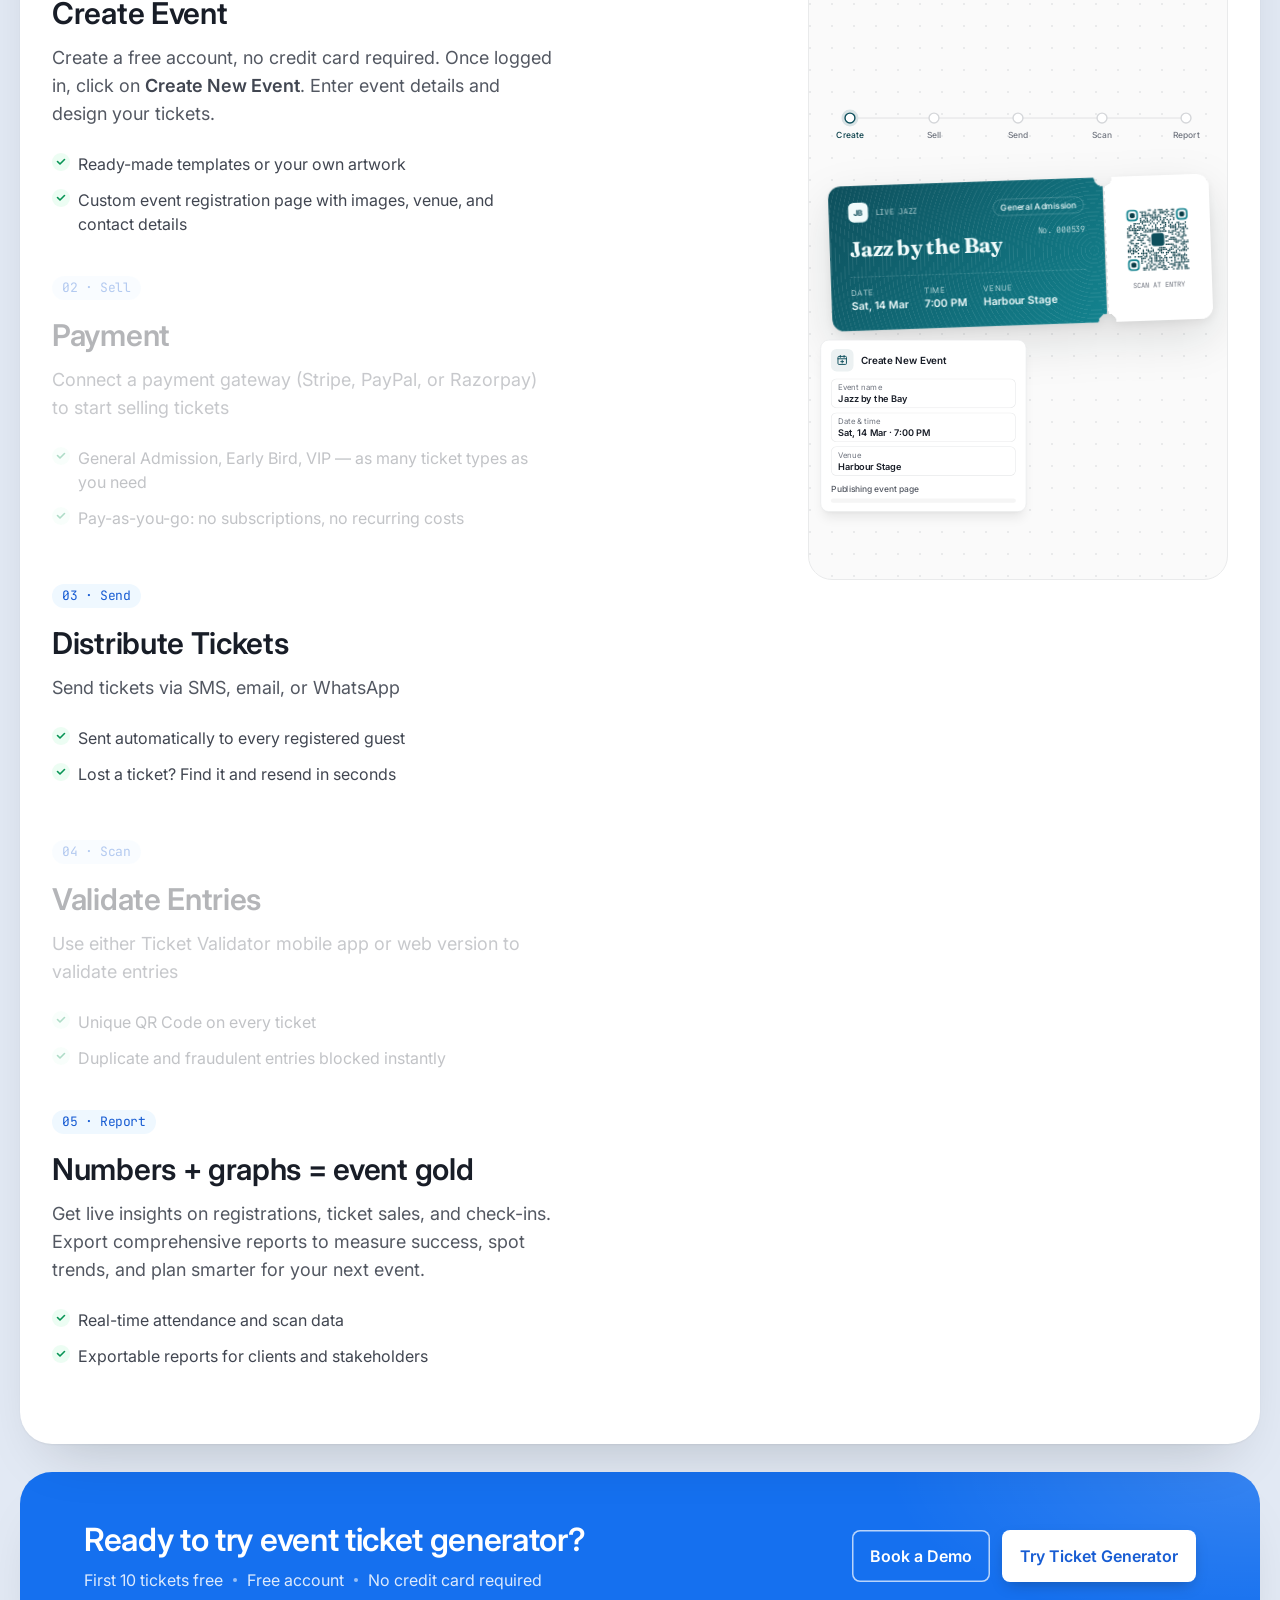
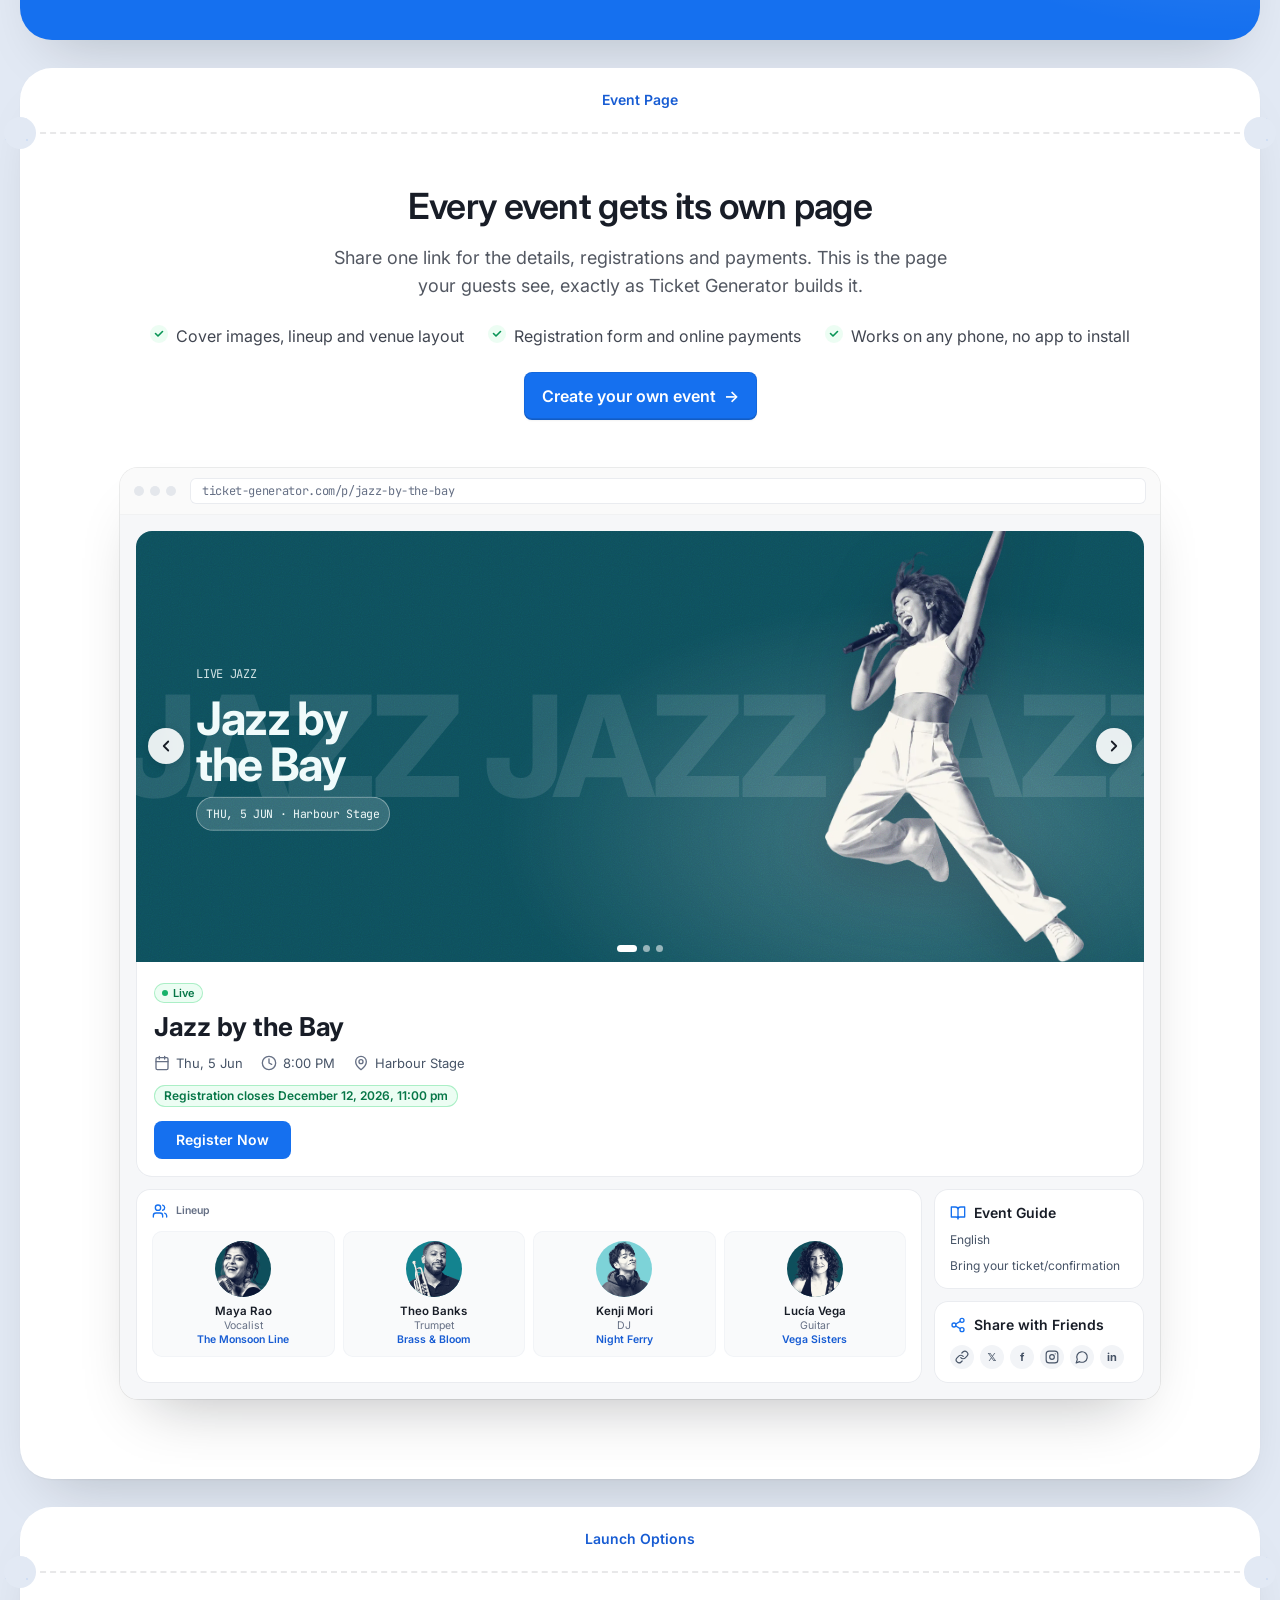
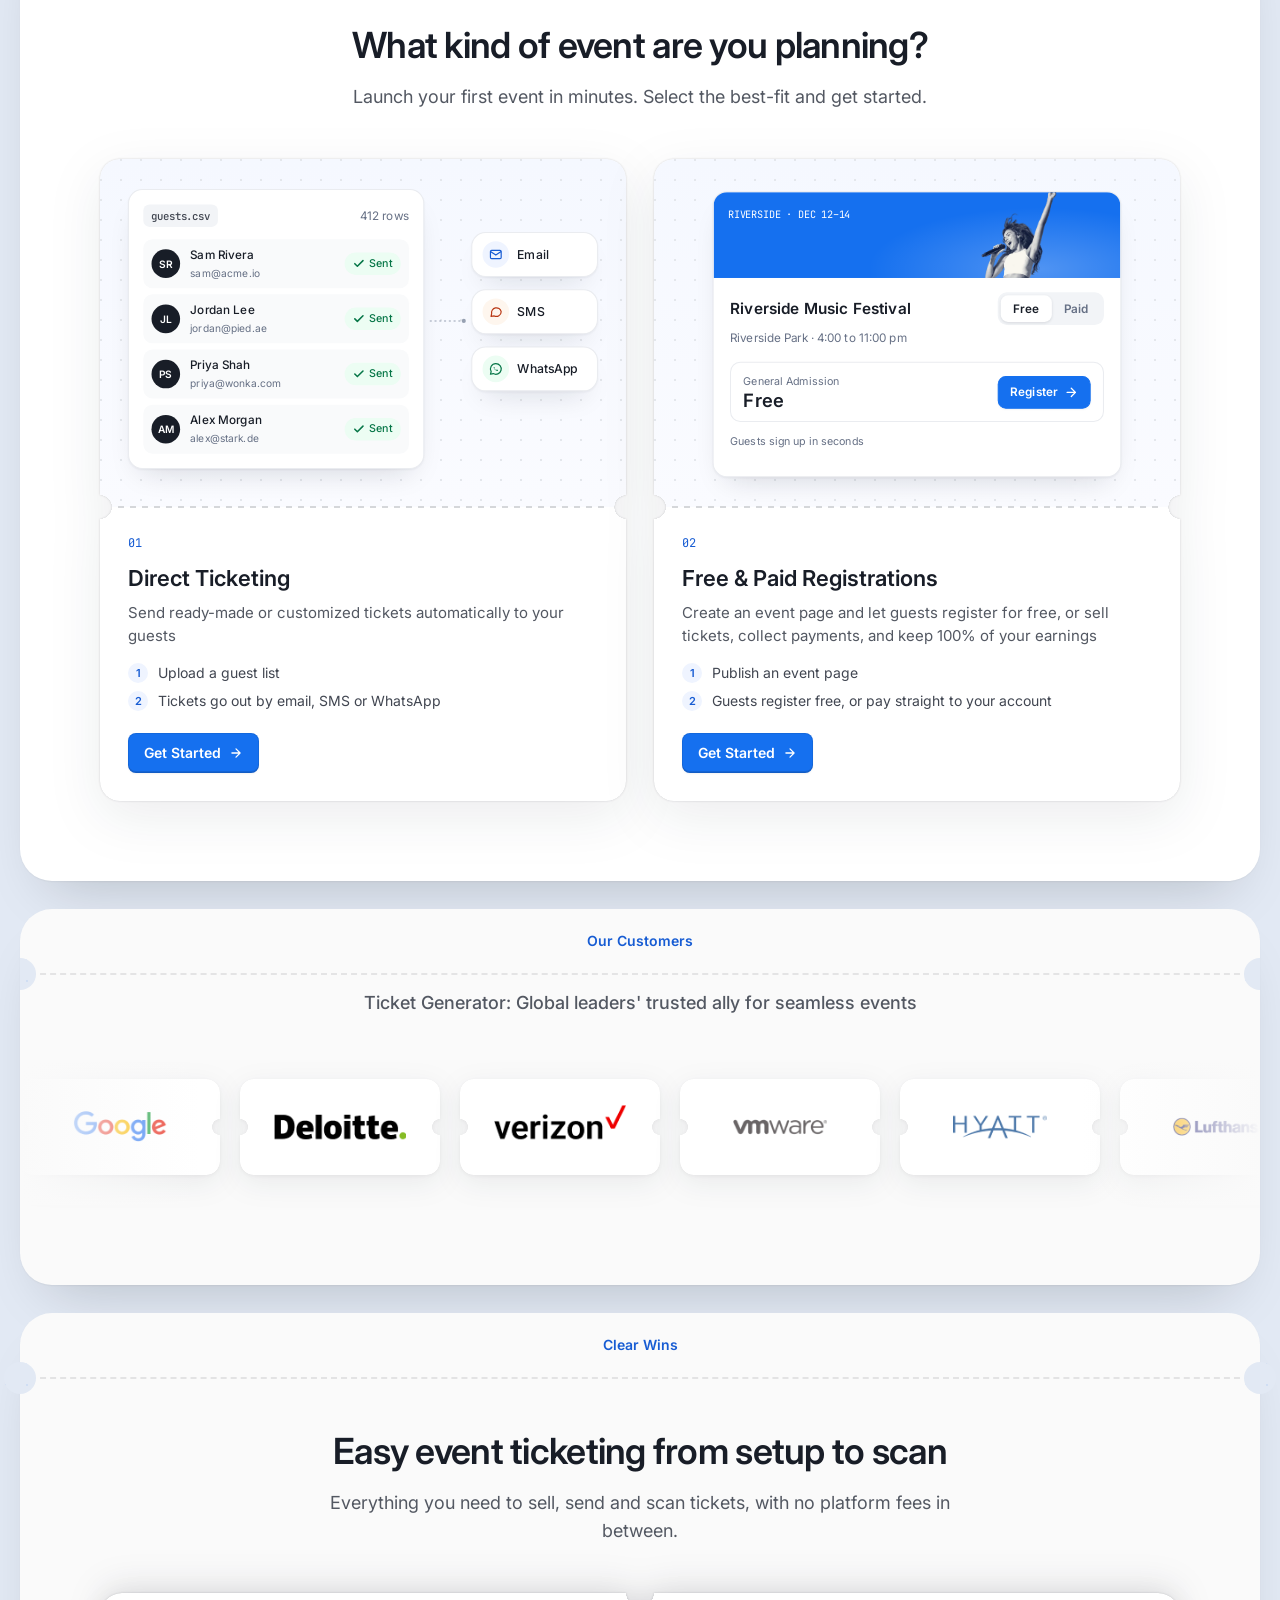
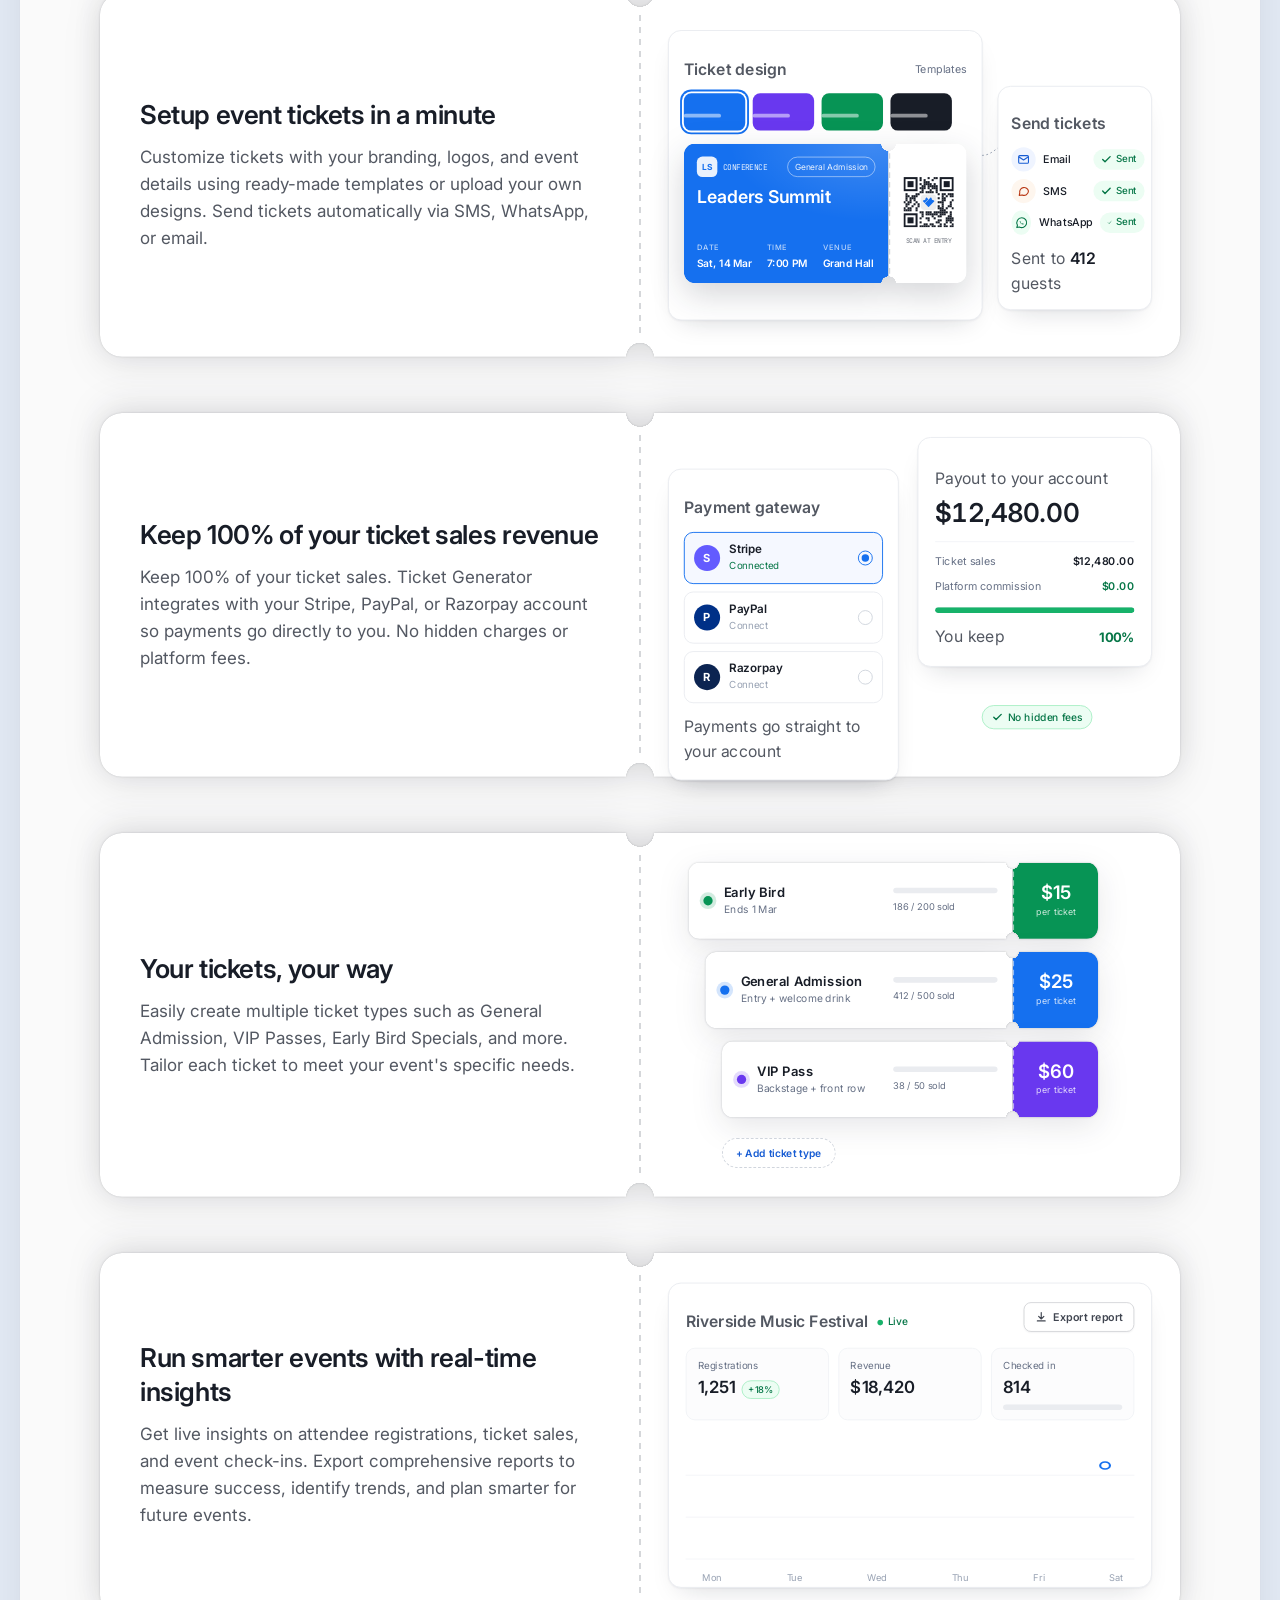
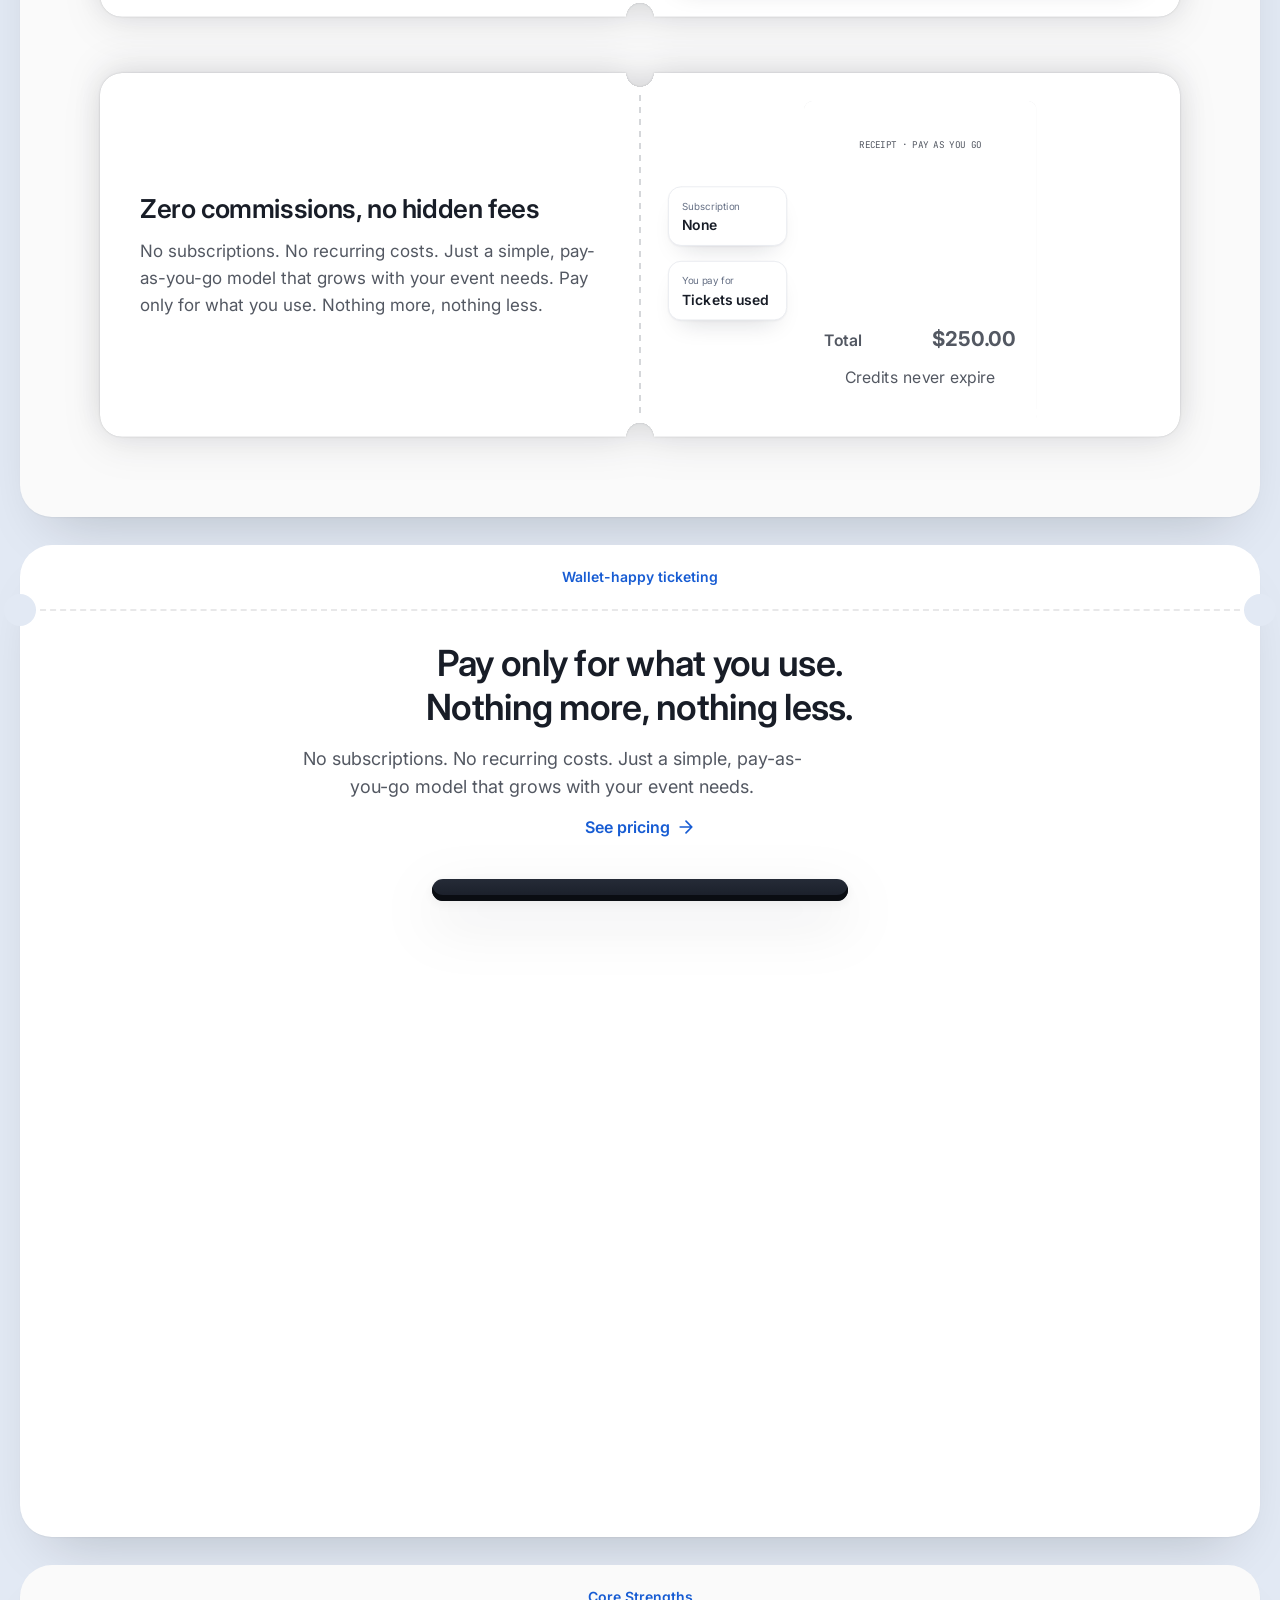
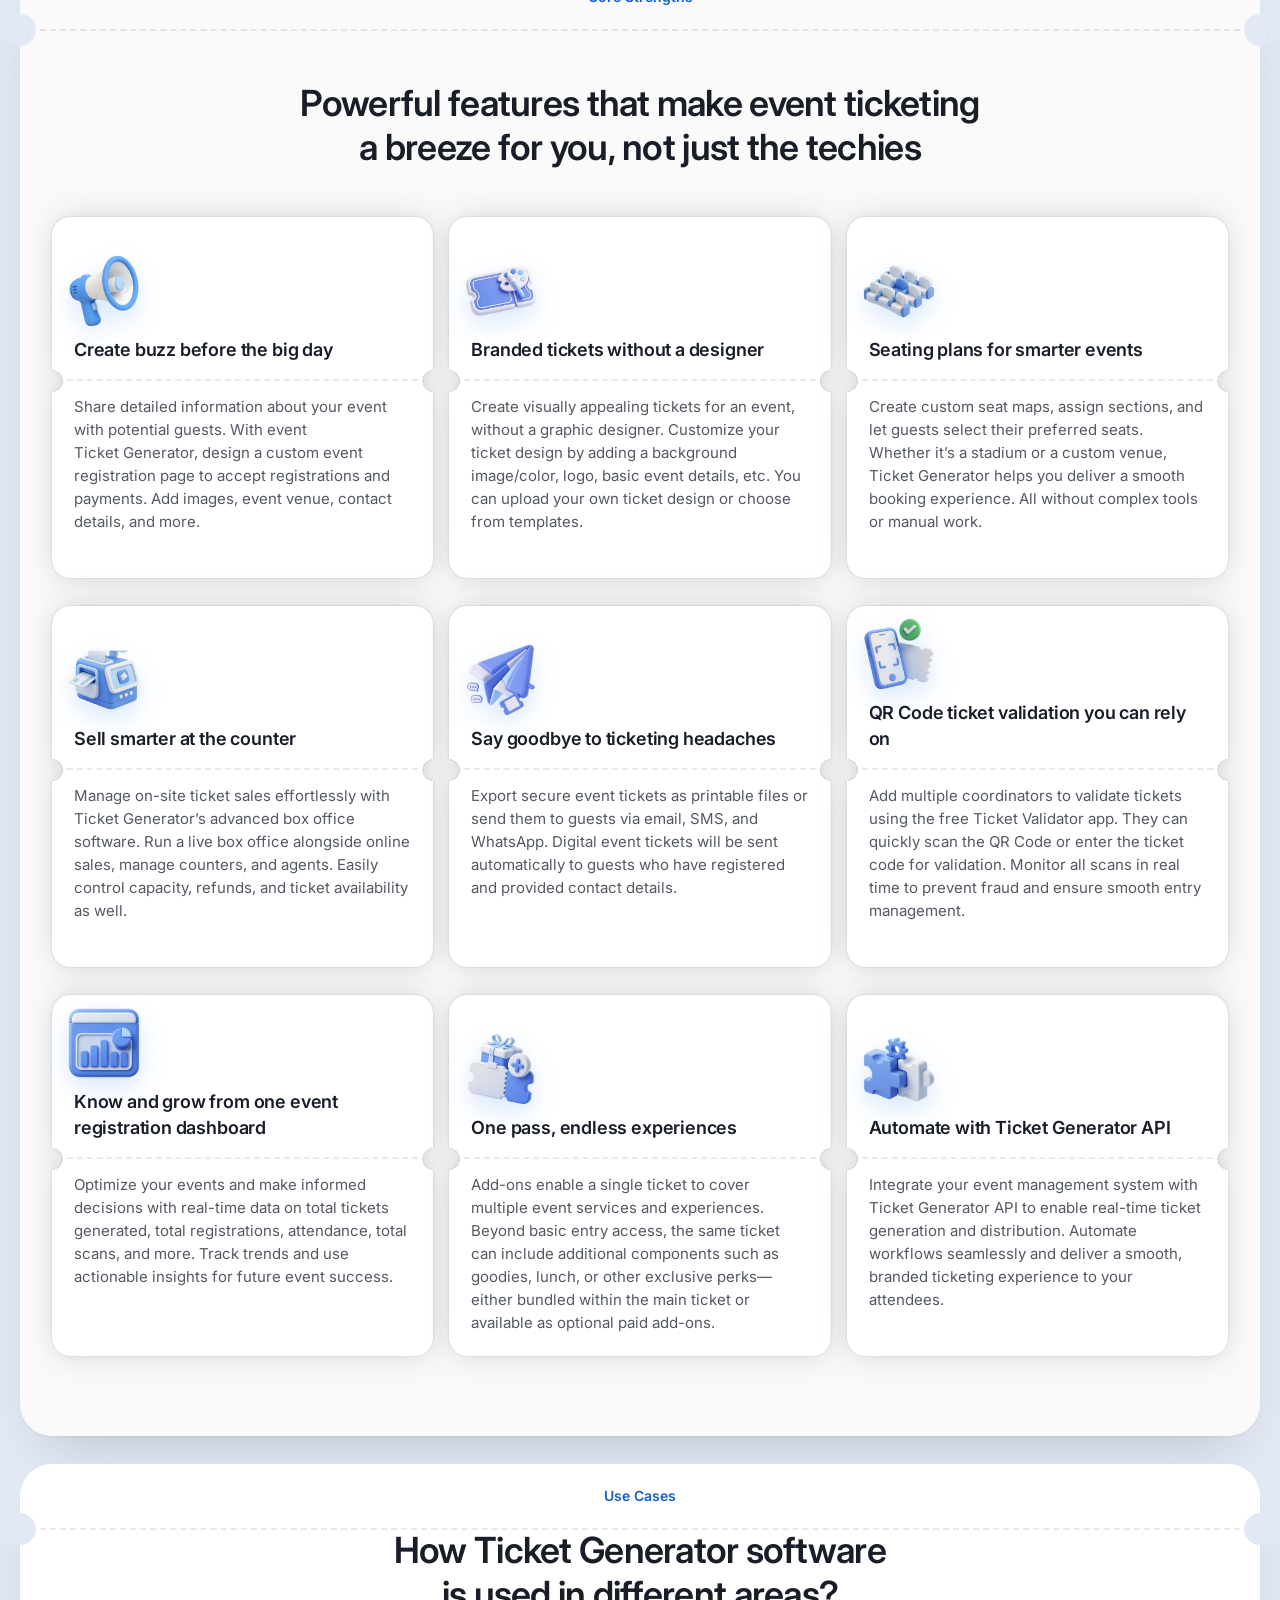
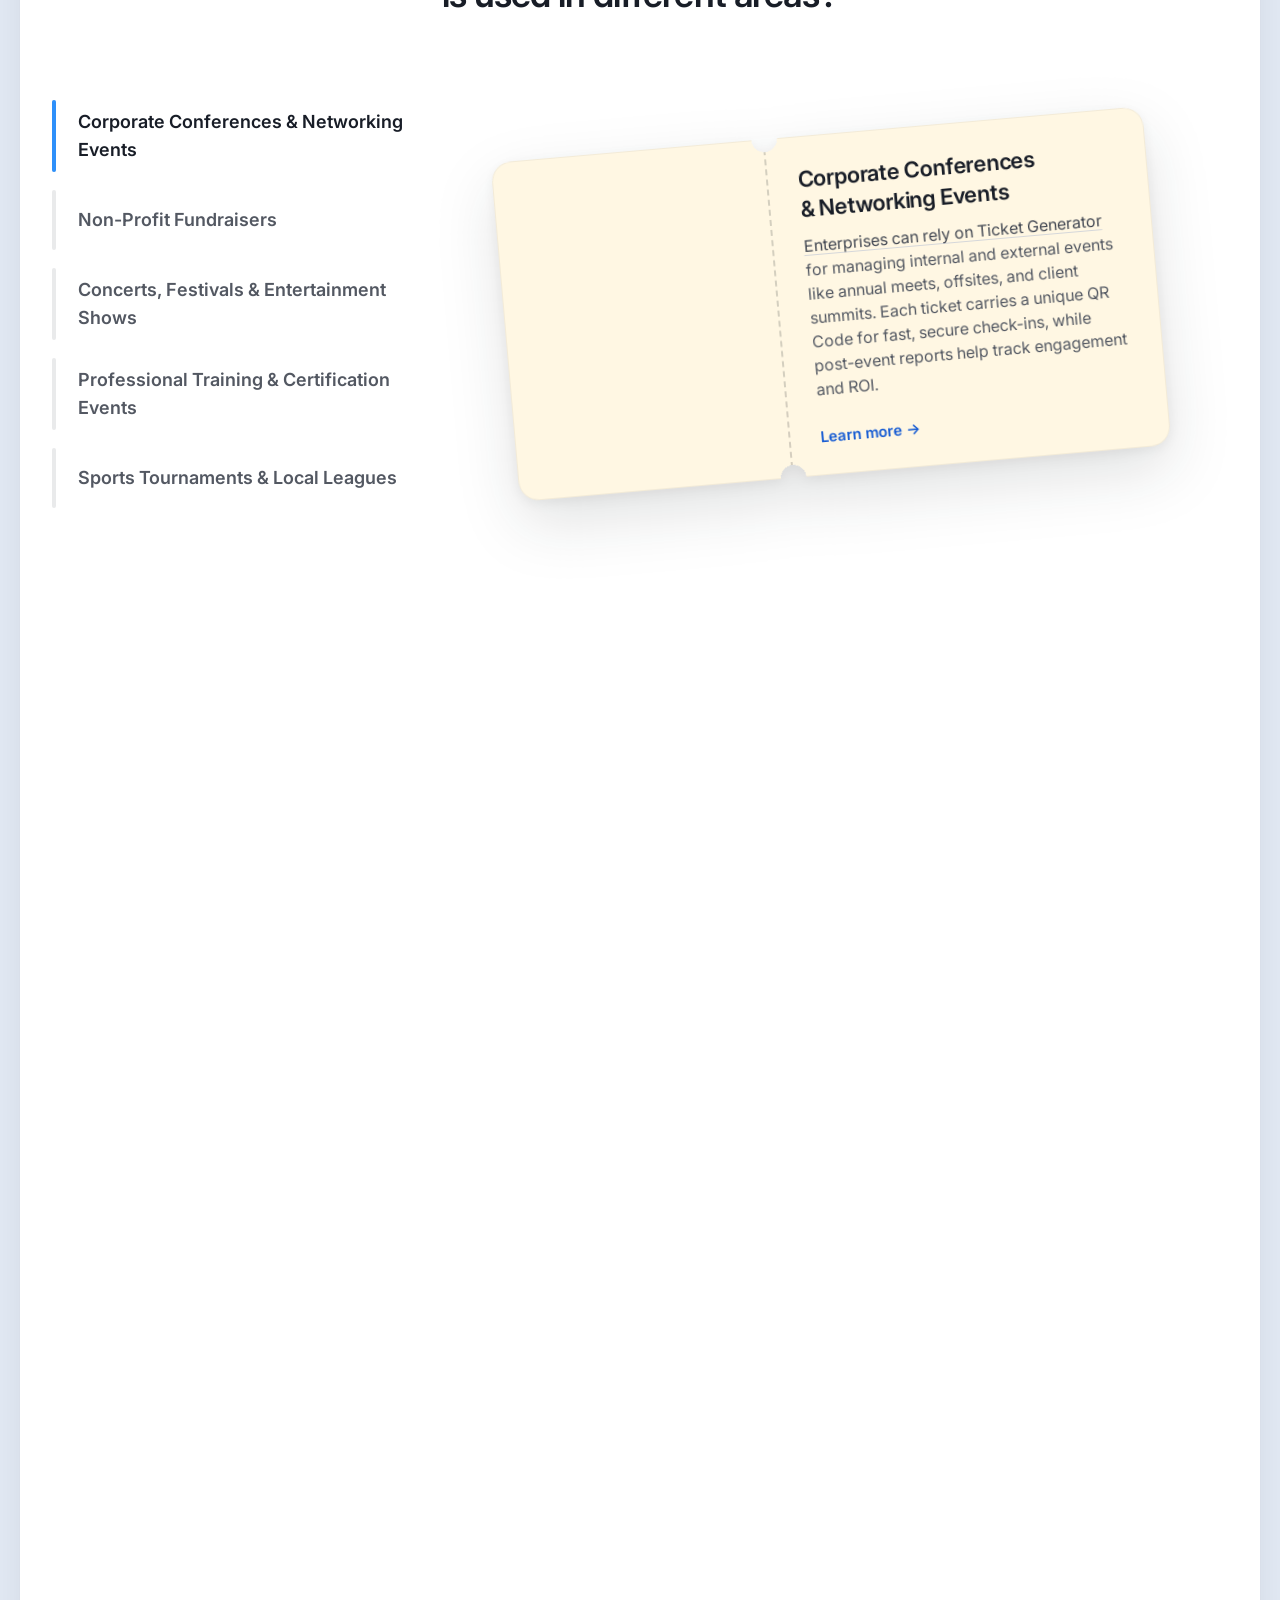
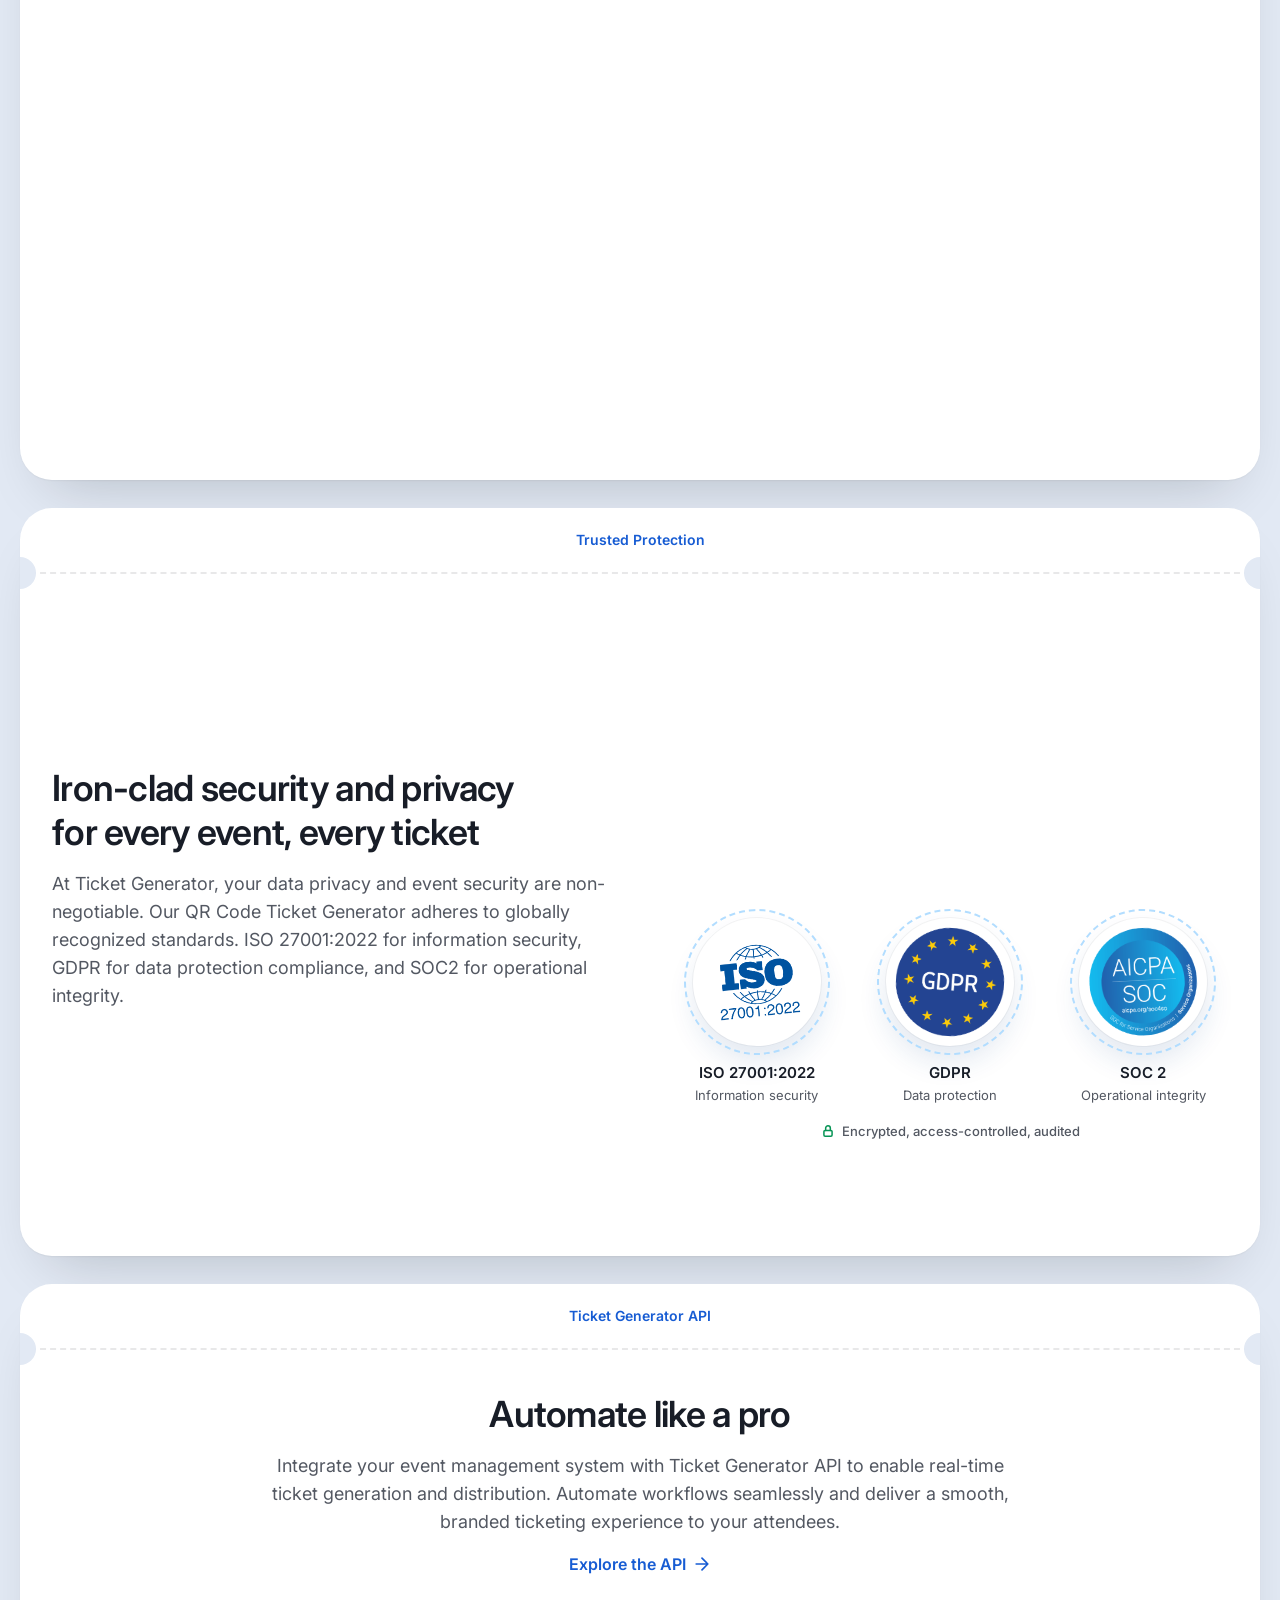
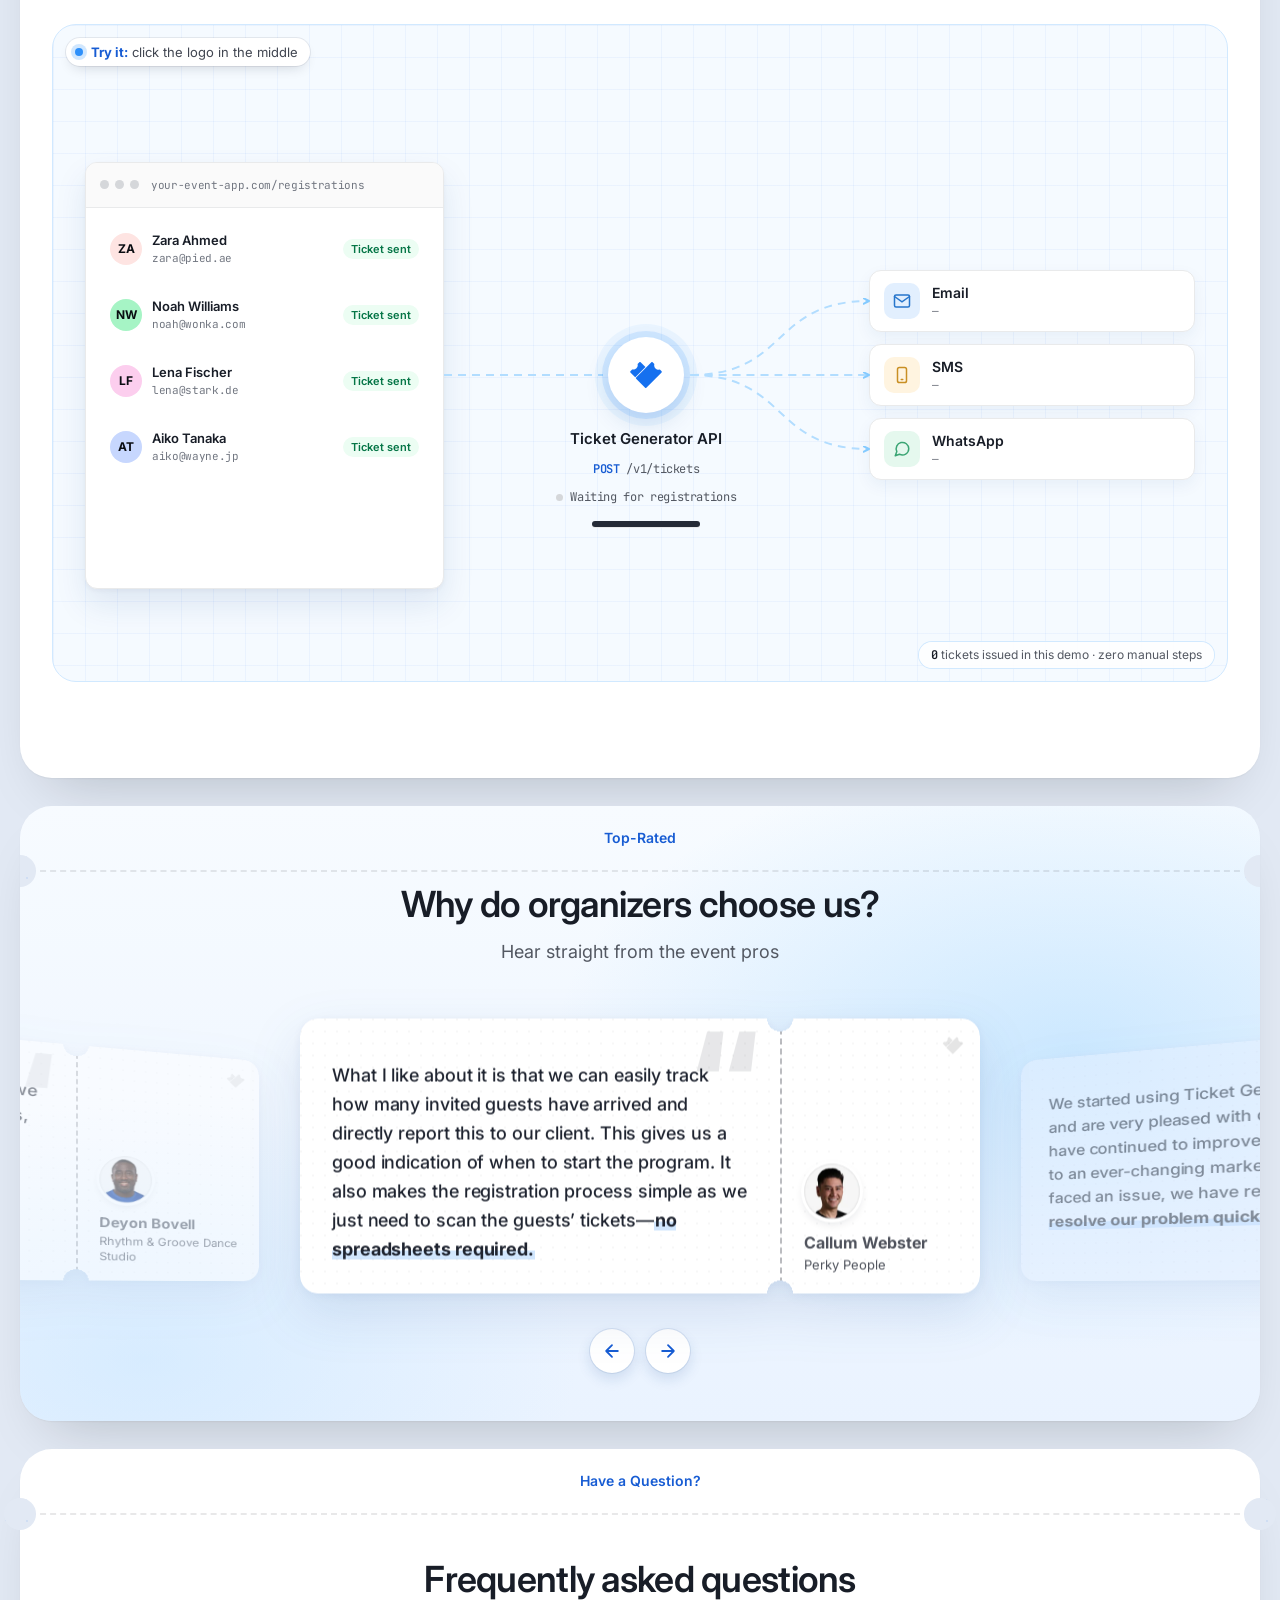
==== commit d6bfff53: "New 3D icon set across Core Strengths and pricing features, new security illustration, old launch ar" ====
--- a/index.html
+++ b/index.html
@@ -843,63 +843,63 @@
         <ul class="hf-grid">
           <li class="hf" style="--tint: #e6f0ff; --accent: #175cd3;">
             <div class="hf-top">
-              <span class="hf-icon"><svg width="22" height="22" viewBox="0 0 24 24" fill="none" stroke="currentColor" stroke-width="2" stroke-linecap="round" stroke-linejoin="round" aria-hidden="true"><path d="m3 11 18-5v12L3 14v-3z"/><path d="M11.6 16.8a3 3 0 1 1-5.8-1.6"/></svg></span>
+              <span class="hf-icon hf-3d"><img src="assets/icons3d/event-page.webp" alt="" width="256" height="256" loading="lazy" decoding="async"></span>
               <h3>Create buzz before the big day</h3>
             </div>
             <p><span class="d-only">Share detailed information about your event with potential guests. With event Ticket&nbsp;Generator, design a custom event registration page to accept registrations and payments. Add images, event venue, contact details, and more.</span><span class="m-only">Build an event page with images and venue details, and take registrations and payments on it.</span></p>
           </li>
           <li class="hf" style="--tint: #fff1dc; --accent: #b54708;">
             <div class="hf-top">
-              <span class="hf-icon"><svg width="22" height="22" viewBox="0 0 24 24" fill="none" stroke="currentColor" stroke-width="2" stroke-linecap="round" stroke-linejoin="round" aria-hidden="true"><path d="M3 9a3 3 0 0 0 0 6v4h18v-4a3 3 0 0 1 0-6V5H3v4Z"/><path d="M14 5v2M14 11v2M14 17v2"/></svg></span>
+              <span class="hf-icon hf-3d"><img src="assets/icons3d/design.webp" alt="" width="256" height="256" loading="lazy" decoding="async"></span>
               <h3>Branded tickets without a designer</h3>
             </div>
             <p><span class="d-only">Create visually appealing tickets for an event, without a graphic designer. Customize your ticket design by adding a background image/color, logo, basic event details, etc. You can upload your own ticket design or choose from templates.</span><span class="m-only">Add your background, logo and event details, upload your own design or pick a template. No designer needed.</span></p>
           </li>
           <li class="hf" style="--tint: #e3f6ec; --accent: #067647;">
             <div class="hf-top">
-              <span class="hf-icon"><svg width="22" height="22" viewBox="0 0 24 24" fill="none" stroke="currentColor" stroke-width="2" stroke-linecap="round" stroke-linejoin="round" aria-hidden="true"><path d="M19 9V6a2 2 0 0 0-2-2H7a2 2 0 0 0-2 2v3"/><path d="M3 16a2 2 0 0 0 2 2h14a2 2 0 0 0 2-2v-5a2 2 0 0 0-4 0v1.5a.5.5 0 0 1-.5.5h-9a.5.5 0 0 1-.5-.5V11a2 2 0 0 0-4 0z"/><path d="M5 18v2M19 18v2"/></svg></span>
+              <span class="hf-icon hf-3d"><img src="assets/icons3d/seating.webp" alt="" width="256" height="256" loading="lazy" decoding="async"></span>
               <h3>Seating plans for smarter events</h3>
             </div>
             <p><span class="d-only">Create custom seat maps, assign sections, and let guests select their preferred seats. Whether it’s a stadium or a custom venue, Ticket&nbsp;Generator helps you deliver a smooth booking experience. All without complex tools or manual work.</span><span class="m-only">Create custom seat maps, assign sections and let guests pick their seats, for a stadium or any custom venue.</span></p>
           </li>
           <li class="hf" style="--tint: #efeaff; --accent: #5925dc;">
             <div class="hf-top">
-              <span class="hf-icon"><svg width="22" height="22" viewBox="0 0 24 24" fill="none" stroke="currentColor" stroke-width="2" stroke-linecap="round" stroke-linejoin="round" aria-hidden="true"><path d="M3 9l1.5-5h15L21 9"/><path d="M3 9h18v1.5a3 3 0 0 1-6 0 3 3 0 0 1-6 0 3 3 0 0 1-6 0z"/><path d="M5 13v7h14v-7"/><path d="M10 20v-4h4v4"/></svg></span>
+              <span class="hf-icon hf-3d"><img src="assets/icons3d/boxoffice.webp" alt="" width="256" height="256" loading="lazy" decoding="async"></span>
               <h3>Sell smarter at the counter</h3>
             </div>
             <p><span class="d-only">Manage on-site ticket sales effortlessly with Ticket&nbsp;Generator’s advanced box office software. Run a live box office alongside online sales, manage counters, and agents. Easily control capacity, refunds, and ticket availability as well.</span><span class="m-only">Run a live box office next to online sales, manage counters and agents, and control capacity and refunds.</span></p>
           </li>
           <li class="hf" style="--tint: #ffe9e3; --accent: #c4320a;">
             <div class="hf-top">
-              <span class="hf-icon"><svg width="22" height="22" viewBox="0 0 24 24" fill="none" stroke="currentColor" stroke-width="2" stroke-linecap="round" stroke-linejoin="round" aria-hidden="true"><path d="m22 2-7 20-4-9-9-4 20-7Z"/><path d="M22 2 11 13"/></svg></span>
+              <span class="hf-icon hf-3d"><img src="assets/icons3d/send.webp" alt="" width="256" height="256" loading="lazy" decoding="async"></span>
               <h3>Say goodbye to ticketing headaches</h3>
             </div>
             <p><span class="d-only">Export secure event tickets as printable files or send them to guests via email, SMS, and WhatsApp. Digital event tickets will be sent automatically to guests who have registered and provided contact details.</span><span class="m-only">Export printable tickets or send them by email, SMS and WhatsApp, automatically to every registered guest.</span></p>
           </li>
           <li class="hf" style="--tint: #e6f0ff; --accent: #175cd3;">
             <div class="hf-top">
-              <span class="hf-icon"><svg width="22" height="22" viewBox="0 0 24 24" fill="none" stroke="currentColor" stroke-width="2" stroke-linecap="round" stroke-linejoin="round" aria-hidden="true"><path d="M3 7V5a2 2 0 0 1 2-2h2M17 3h2a2 2 0 0 1 2 2v2M21 17v2a2 2 0 0 1-2 2h-2M7 21H5a2 2 0 0 1-2-2v-2"/><rect x="7" y="7" width="4" height="4"/><rect x="13" y="13" width="4" height="4"/><path d="M13 7h4v2M7 15v2h2"/></svg></span>
+              <span class="hf-icon hf-3d"><img src="assets/icons3d/scan.webp" alt="" width="256" height="256" loading="lazy" decoding="async"></span>
               <h3>QR Code ticket validation you can rely on</h3>
             </div>
             <p><span class="d-only">Add multiple coordinators to validate tickets using the free Ticket Validator app. They can quickly scan the QR Code or enter the ticket code for validation. Monitor all scans in real time to prevent fraud and ensure smooth entry management.</span><span class="m-only">Coordinators scan QR Codes with the free Ticket Validator app, and you watch every scan live to stop fraud.</span></p>
           </li>
           <li class="hf" style="--tint: #fff1dc; --accent: #b54708;">
             <div class="hf-top">
-              <span class="hf-icon"><svg width="22" height="22" viewBox="0 0 24 24" fill="none" stroke="currentColor" stroke-width="2" stroke-linecap="round" stroke-linejoin="round" aria-hidden="true"><path d="M3 3v18h18"/><path d="m7 15 4-4 3 3 5-6"/></svg></span>
+              <span class="hf-icon hf-3d"><img src="assets/icons3d/analytics.webp" alt="" width="256" height="256" loading="lazy" decoding="async"></span>
               <h3>Know and grow from one event registration dashboard</h3>
             </div>
             <p><span class="d-only">Optimize your events and make informed decisions with real-time data on total tickets generated, total registrations, attendance, total scans, and more. Track trends and use actionable insights for future event success.</span><span class="m-only">See tickets generated, registrations, attendance and scans in real time, and spot trends for your next event.</span></p>
           </li>
           <li class="hf" style="--tint: #e3f6ec; --accent: #067647;">
             <div class="hf-top">
-              <span class="hf-icon"><svg width="22" height="22" viewBox="0 0 24 24" fill="none" stroke="currentColor" stroke-width="2" stroke-linecap="round" stroke-linejoin="round" aria-hidden="true"><rect x="3" y="8" width="18" height="4" rx="1"/><path d="M12 8v13"/><path d="M19 12v7a2 2 0 0 1-2 2H7a2 2 0 0 1-2-2v-7"/><path d="M7.5 8a2.5 2.5 0 0 1 0-5C10 3 12 8 12 8s2-5 4.5-5a2.5 2.5 0 0 1 0 5"/></svg></span>
+              <span class="hf-icon hf-3d"><img src="assets/icons3d/addons.webp" alt="" width="256" height="256" loading="lazy" decoding="async"></span>
               <h3>One pass, endless experiences</h3>
             </div>
             <p><span class="d-only">Add-ons enable a single ticket to cover multiple event services and experiences. Beyond basic entry access, the same ticket can include additional components such as goodies, lunch, or other exclusive perks—either bundled within the main ticket or available as optional paid add-ons.</span><span class="m-only">Add-ons let one ticket cover goodies, lunch or exclusive perks, bundled in or sold as optional extras.</span></p>
           </li>
           <li class="hf" style="--tint: #efeaff; --accent: #5925dc;">
             <div class="hf-top">
-              <span class="hf-icon"><svg width="22" height="22" viewBox="0 0 24 24" fill="none" stroke="currentColor" stroke-width="2" stroke-linecap="round" stroke-linejoin="round" aria-hidden="true"><path d="m16 18 6-6-6-6M8 6l-6 6 6 6"/></svg></span>
+              <span class="hf-icon hf-3d"><img src="assets/icons3d/api.webp" alt="" width="256" height="256" loading="lazy" decoding="async"></span>
               <h3>Automate with Ticket&nbsp;Generator API</h3>
             </div>
             <p><span class="d-only">Integrate your event management system with Ticket&nbsp;Generator API to enable real-time ticket generation and distribution. Automate workflows seamlessly and deliver a smooth, branded ticketing experience to your attendees.</span><span class="m-only">Connect your event system to the Ticket&nbsp;Generator API to generate and send branded tickets in real time.</span></p>
@@ -1003,6 +1003,7 @@
           </div>
 
           <div class="shield-stage" data-shield>
+            <img class="shield-art" src="assets/icons3d/security.webp" alt="A shield and padlock guarding a QR code ticket" width="640" height="640" loading="lazy" decoding="async">
 <ul class="seals">
             <li class="seal">
               <span class="seal-disc"><img src="assets/badges/iso-27001.png" decoding="async" alt="ISO 27001:2022 certified" width="156" height="156"></span>
--- a/css/mobile.css
+++ b/css/mobile.css
@@ -2140,3 +2140,42 @@
 @media (max-width: 768px) {
   .post-cover.pc img { right: 4%; height: 92%; }
 }
+
+/* ===== Round 9: the new 3D icon set (assets/icons3d) in Core Strengths, the pricing feature cards
+   and the Security section. One family: soft matte clay in brand blue and white. ===== */
+.hf-icon.hf-3d, .fc-icon.fc-3d {
+  width: 76px;
+  height: 76px;
+  margin: 0 0 -4px -8px;
+  border-radius: 0;
+  background: none;
+  box-shadow: none;
+}
+.hf:has(.hf-3d) { --cut: 164px; }   /* room for the bigger icon above the title */
+.hf-3d img, .fc-3d img {
+  display: block;
+  width: 100%;
+  height: 100%;
+  object-fit: contain;
+  filter: drop-shadow(0 10px 12px rgba(21, 112, 239, .16));
+  transition: transform .35s cubic-bezier(.2, .8, .2, 1);
+}
+.hf:hover .hf-3d img, .fc:hover .fc-3d img { transform: translateY(-4px) rotate(-4deg) scale(1.04); }
+.fc-icon.fc-3d { width: 84px; height: 84px; }
+.shield-art {
+  display: block;
+  width: min(240px, 60%);
+  height: auto;
+  margin: 0 auto 6px;
+  filter: drop-shadow(0 24px 28px rgba(21, 112, 239, .2));
+}
+@media (prefers-reduced-motion: no-preference) {
+  .shield-art { animation: shield-float 6s ease-in-out infinite; }
+  @keyframes shield-float { 50% { translate: 0 -8px; } }
+}
+@media (max-width: 768px) {
+  .hf-icon.hf-3d { width: 56px; height: 56px; margin: 0 0 -2px -6px; }
+  .hf:has(.hf-3d) { --cut: 132px; }
+  .fc-icon.fc-3d { width: 52px; height: 52px; margin: -4px 0 -4px -4px; }
+  .shield-art { width: 160px; }
+}
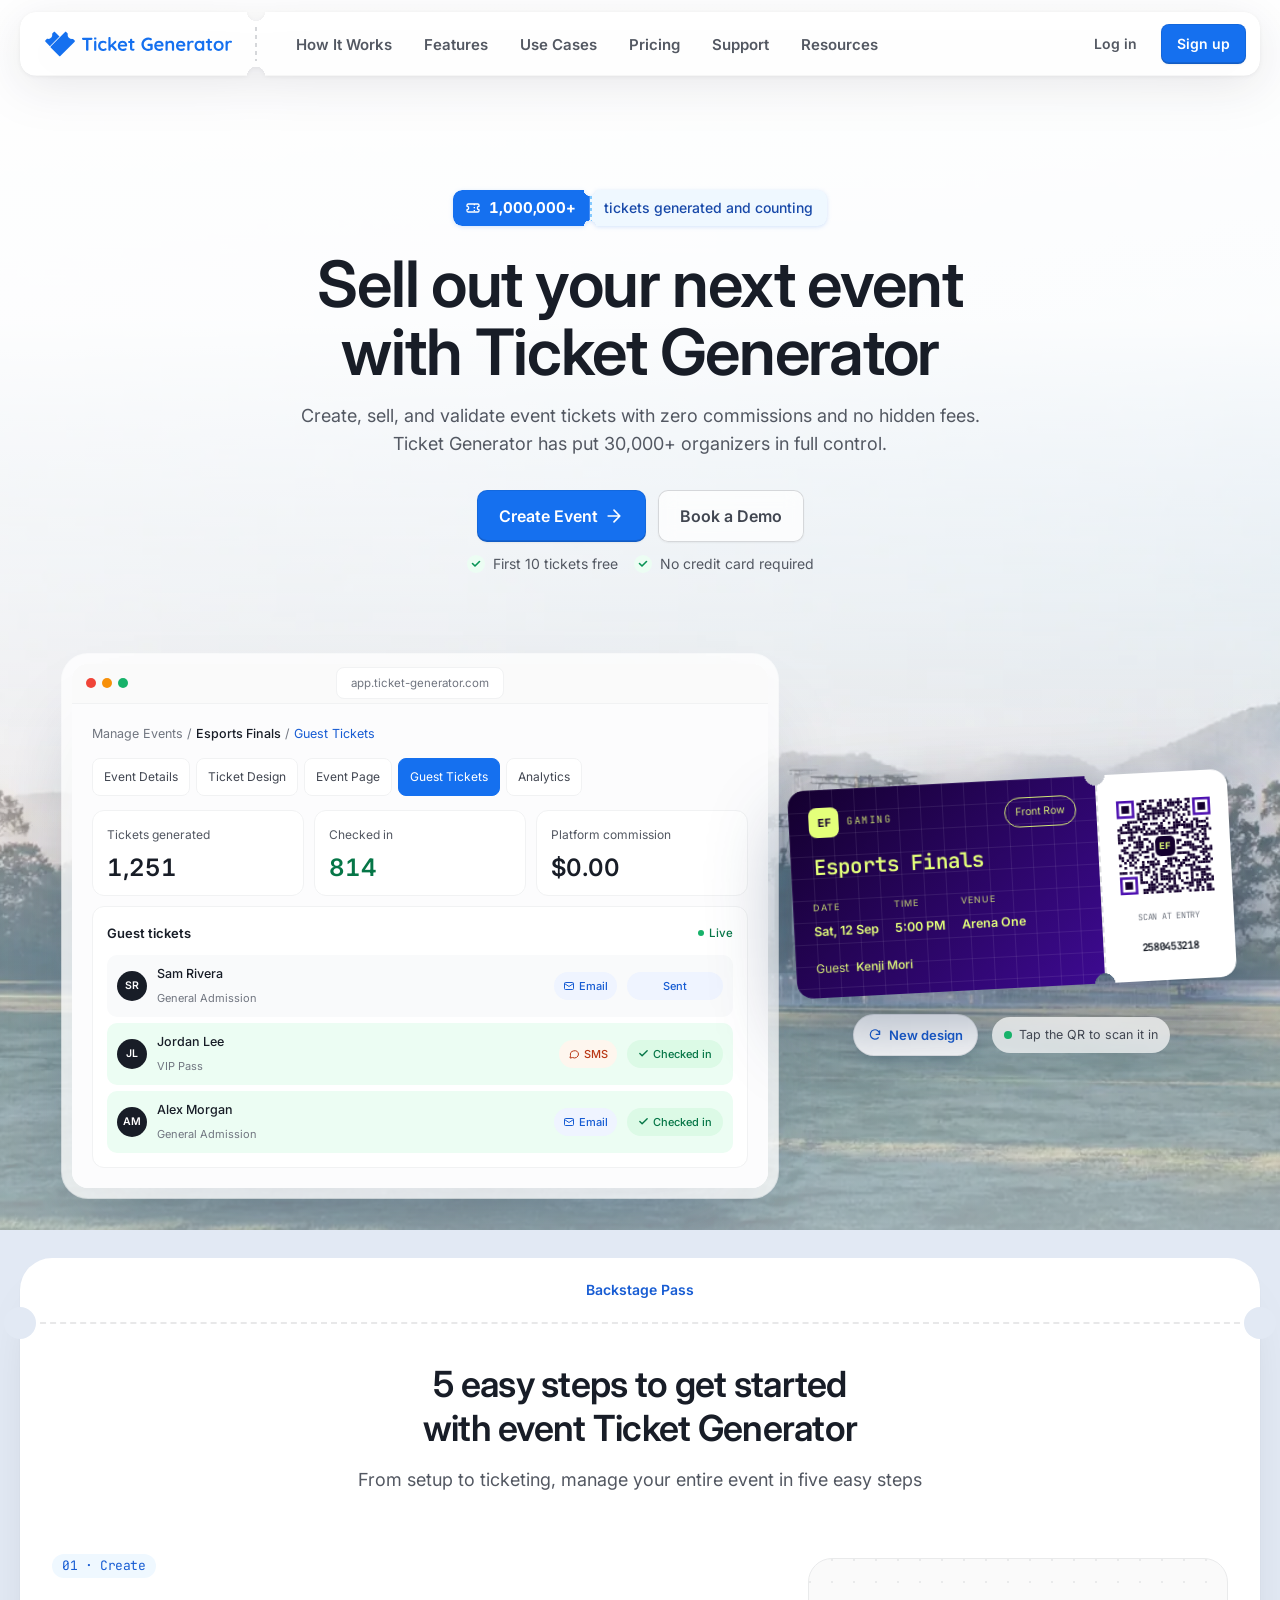
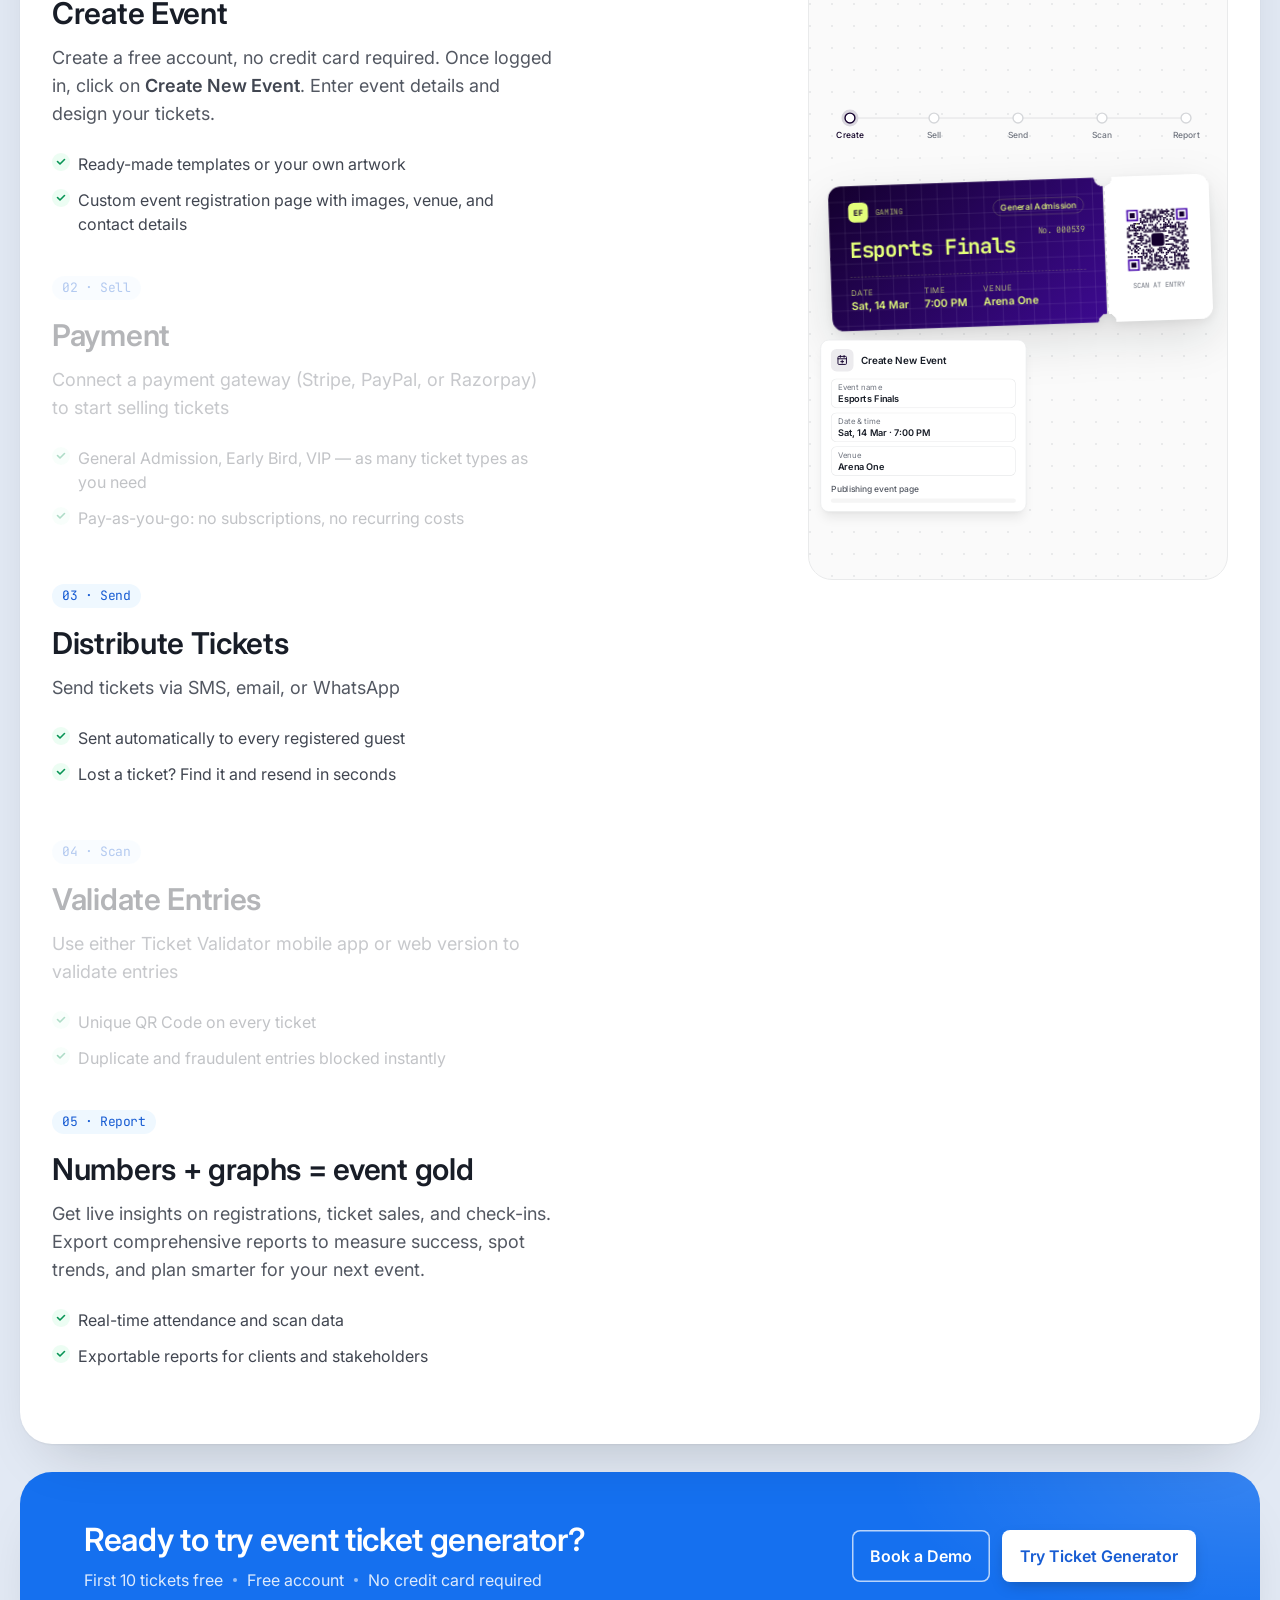
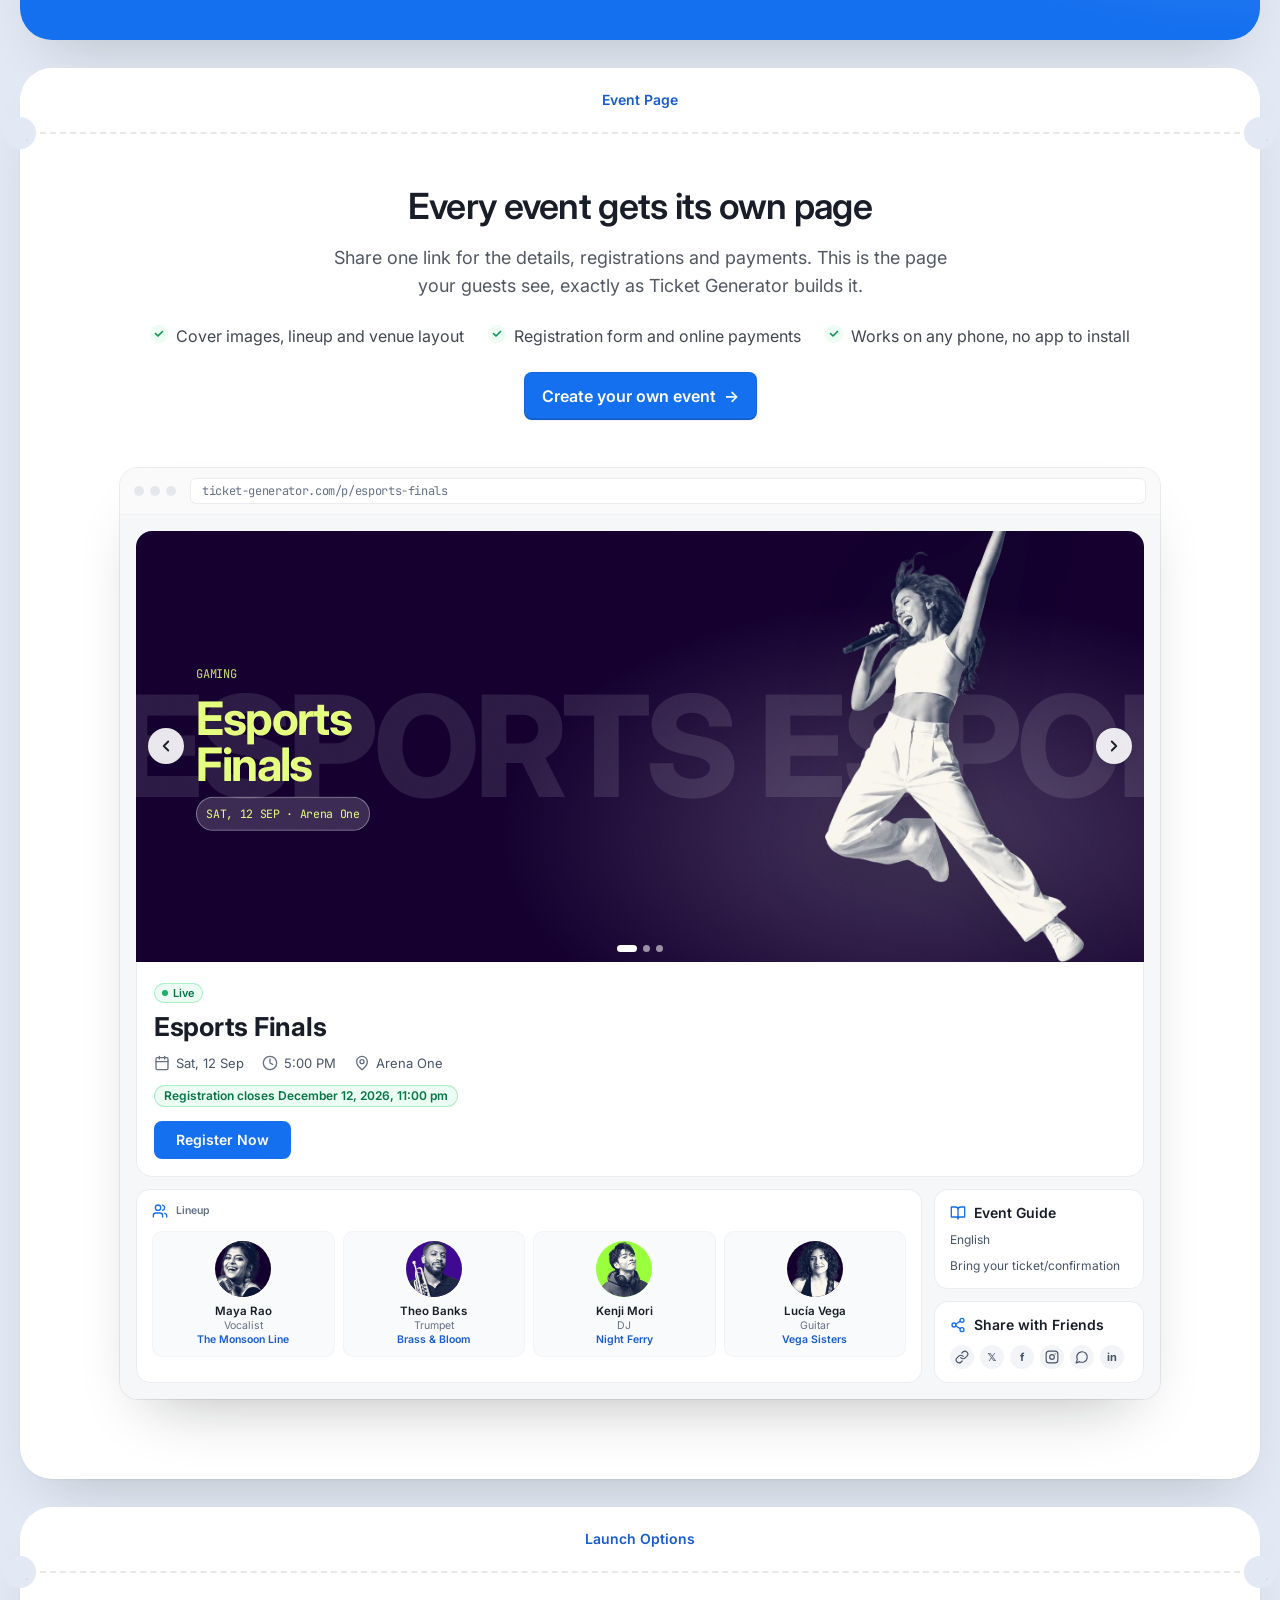
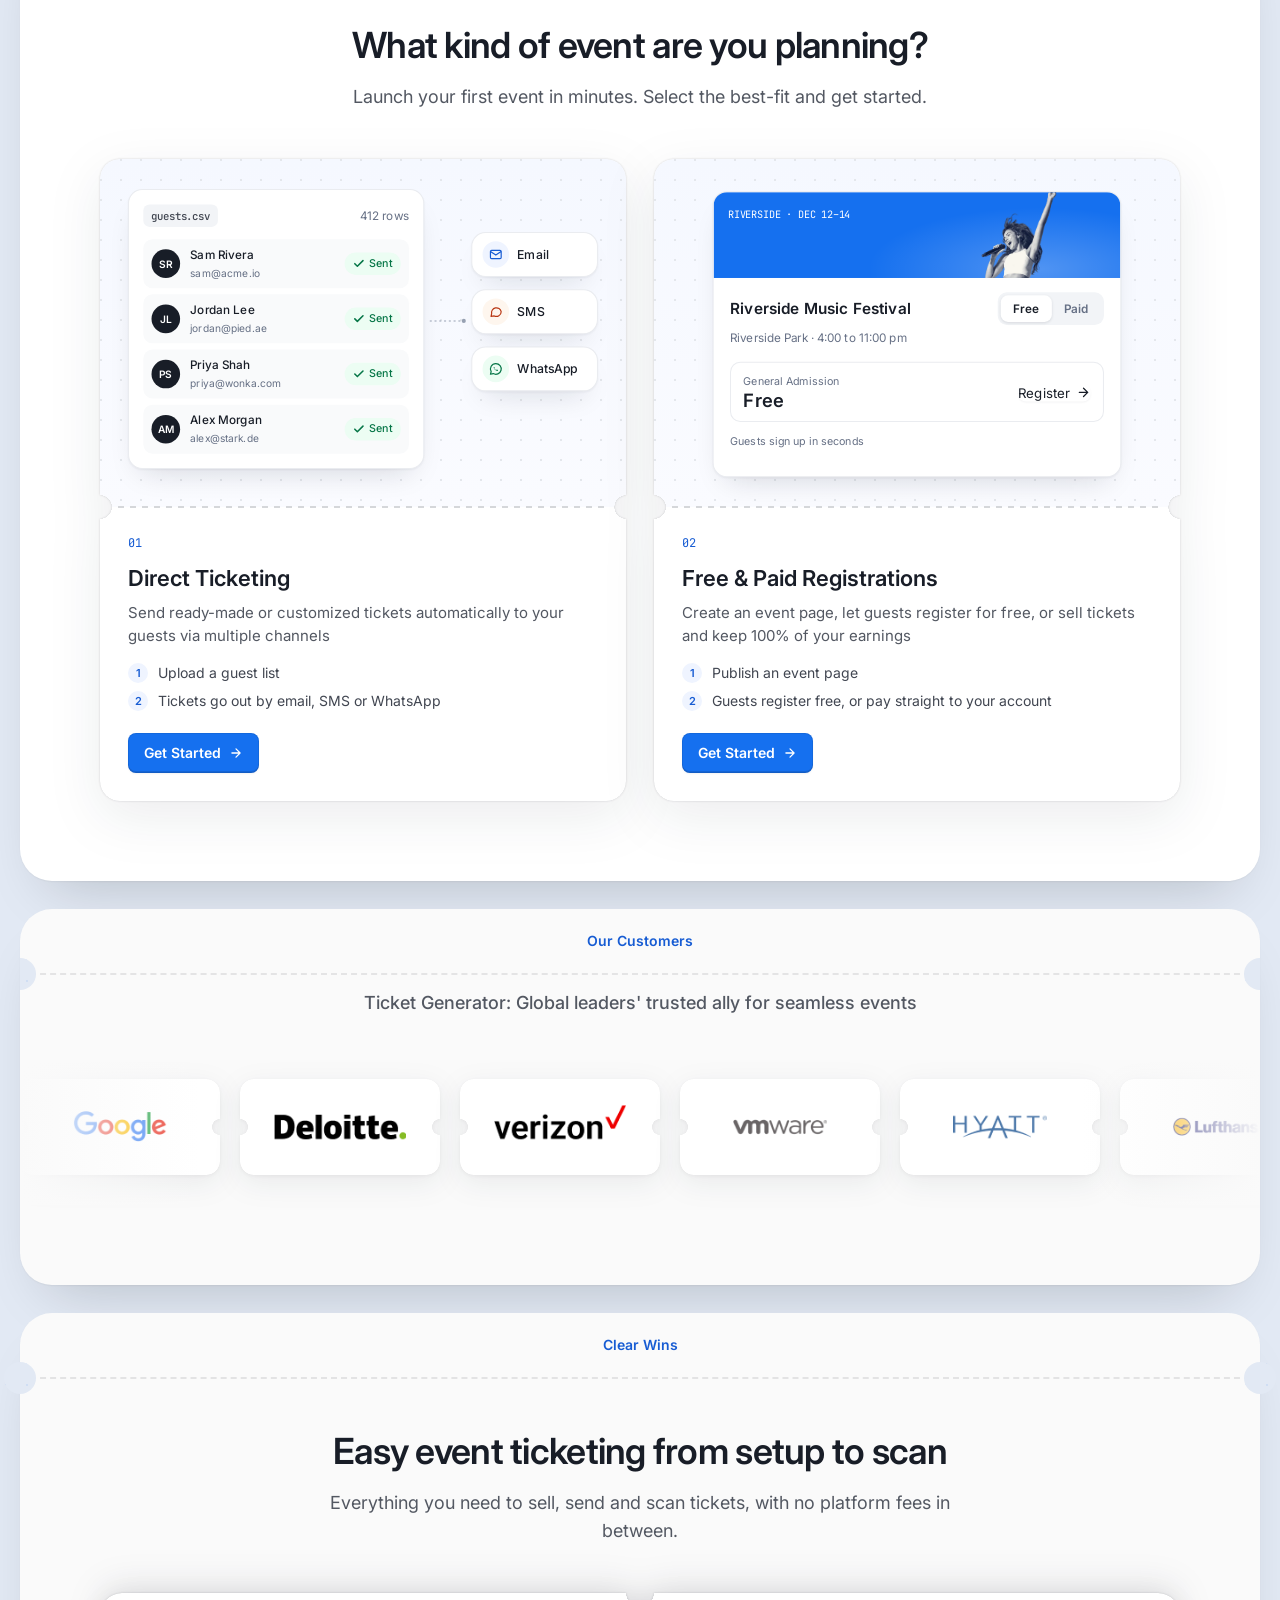
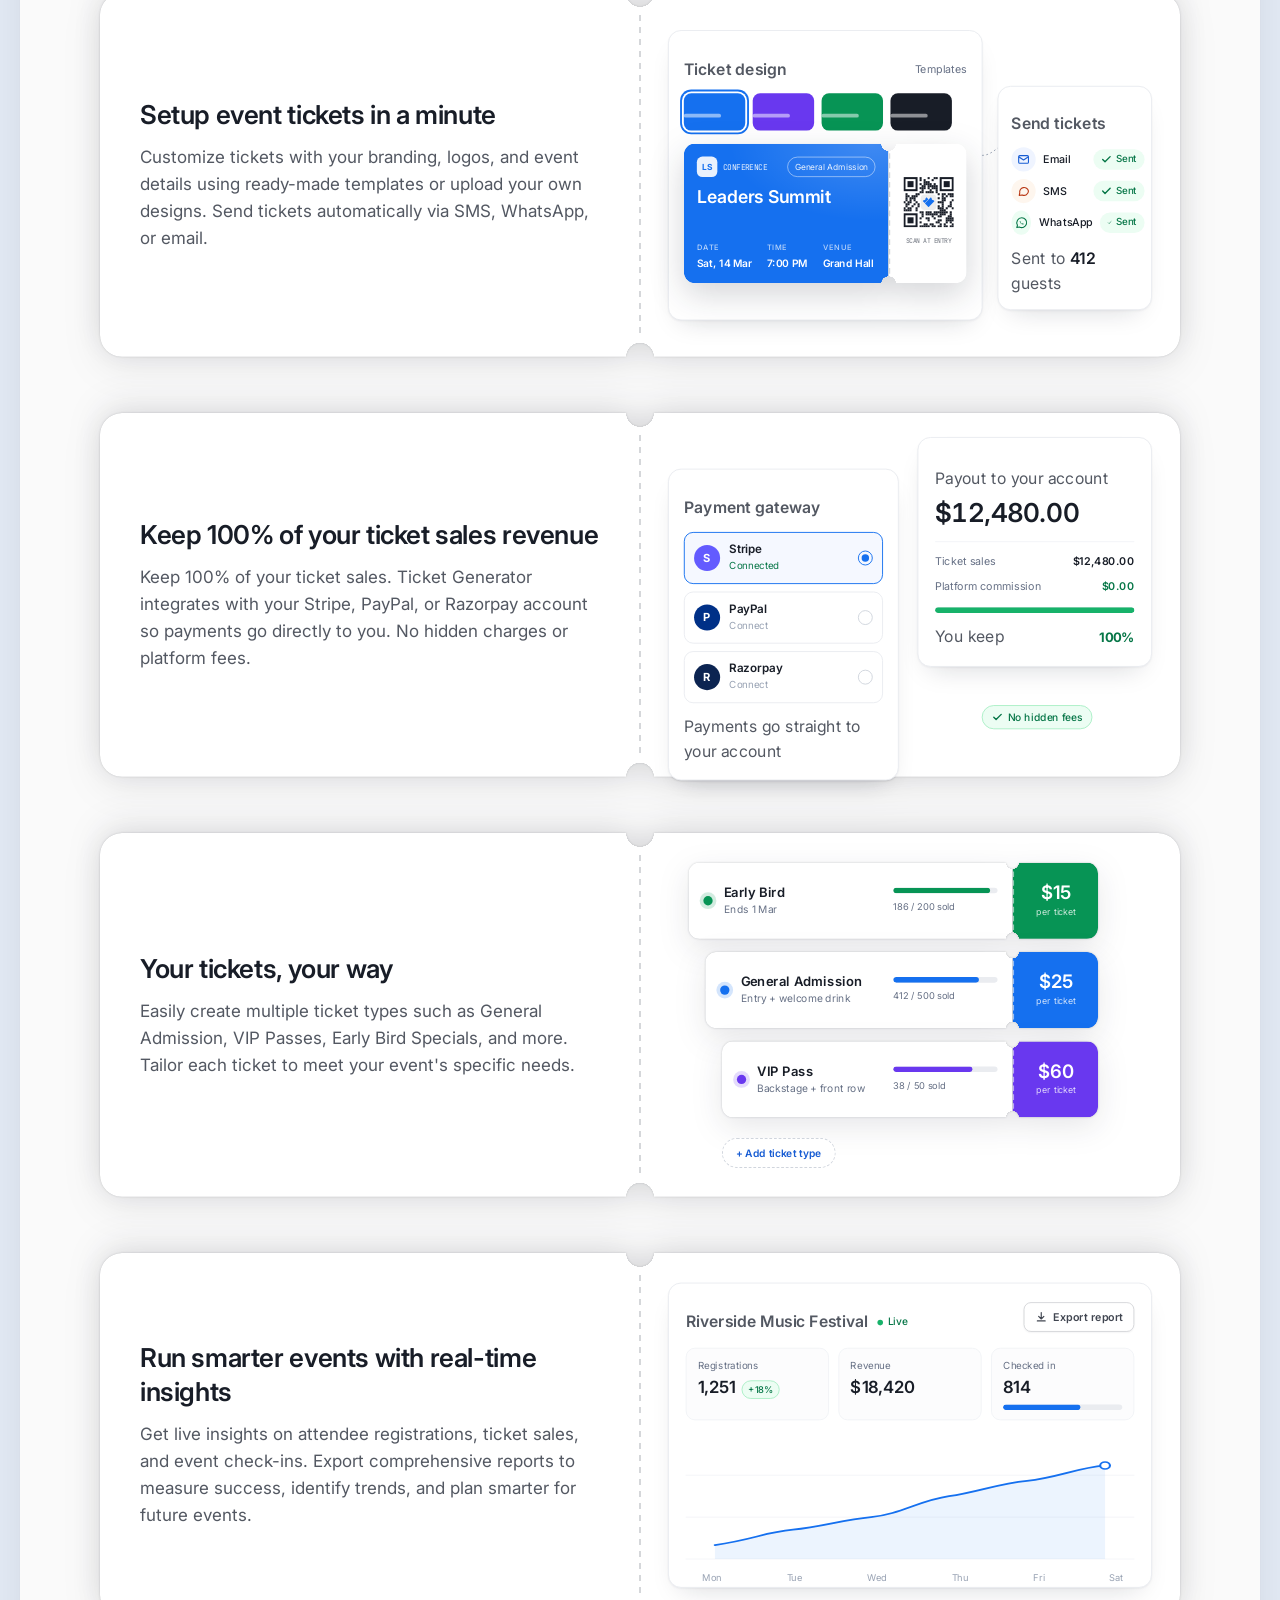
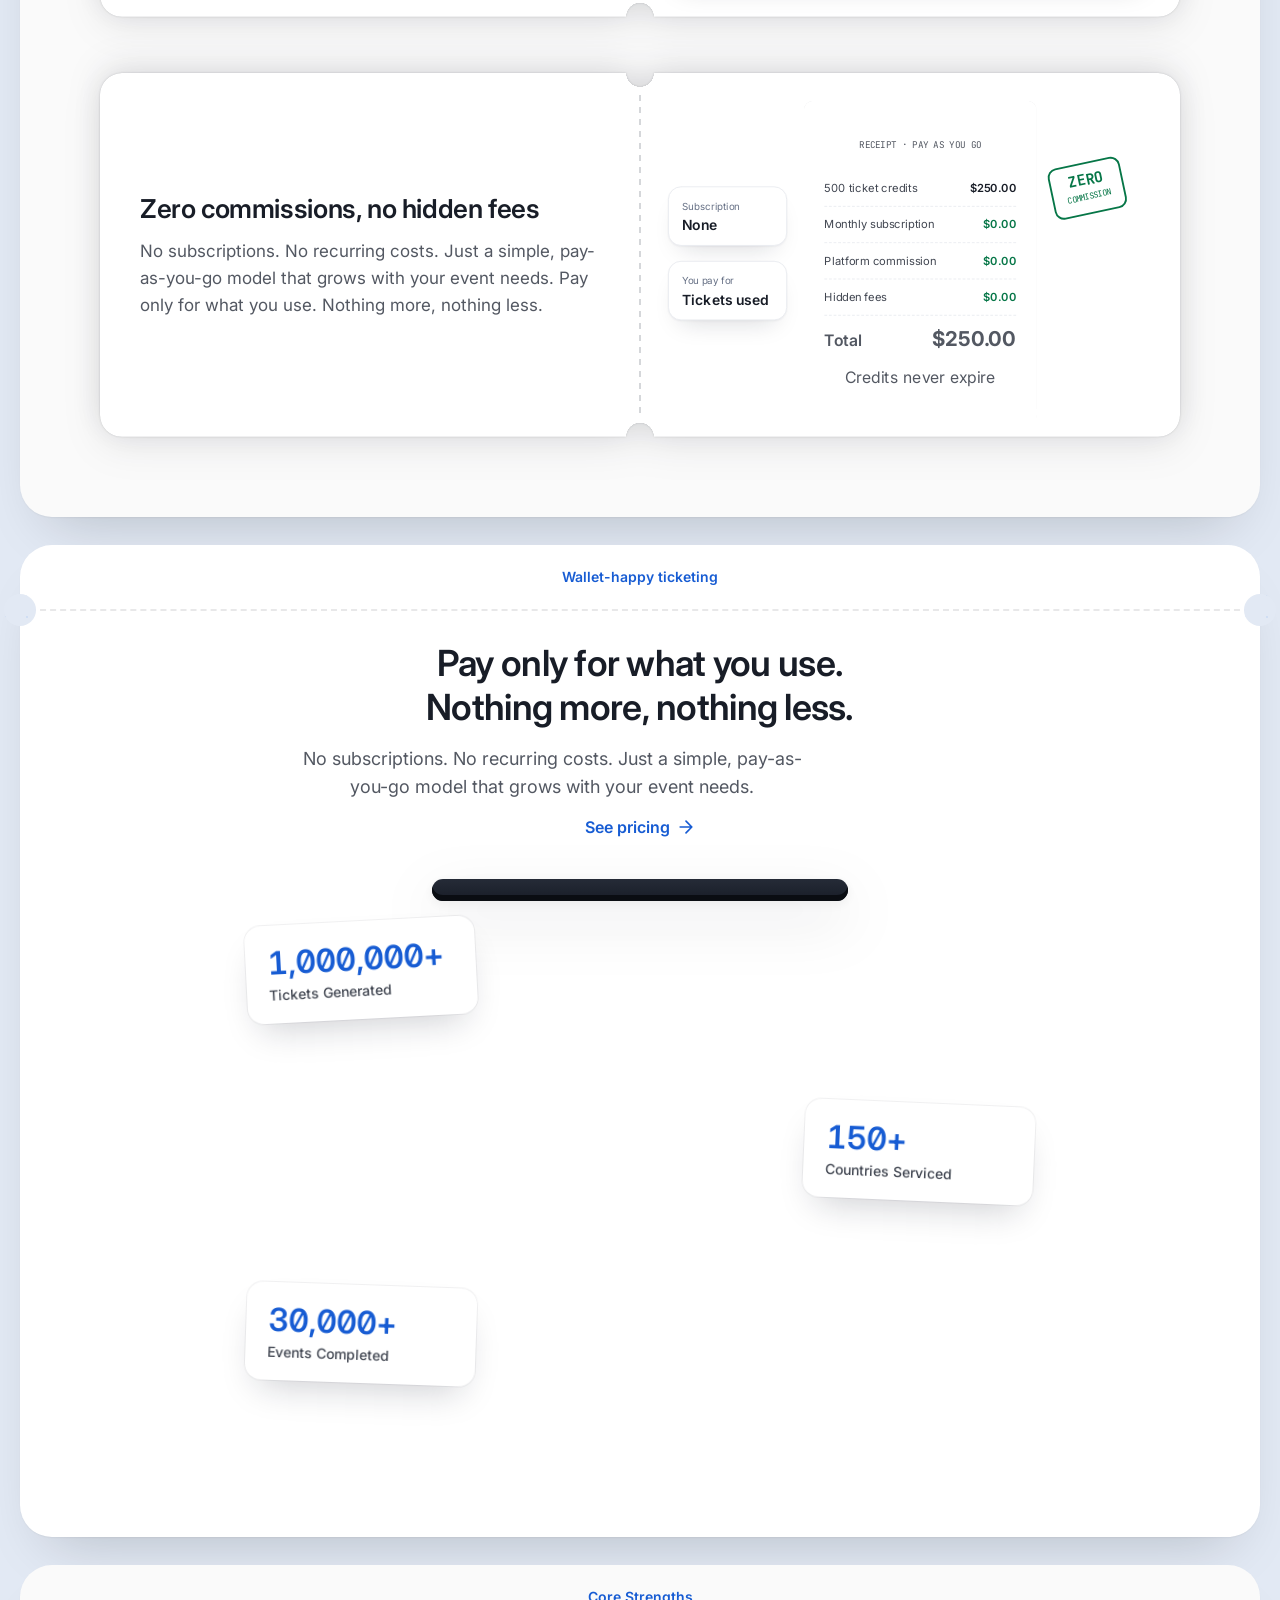
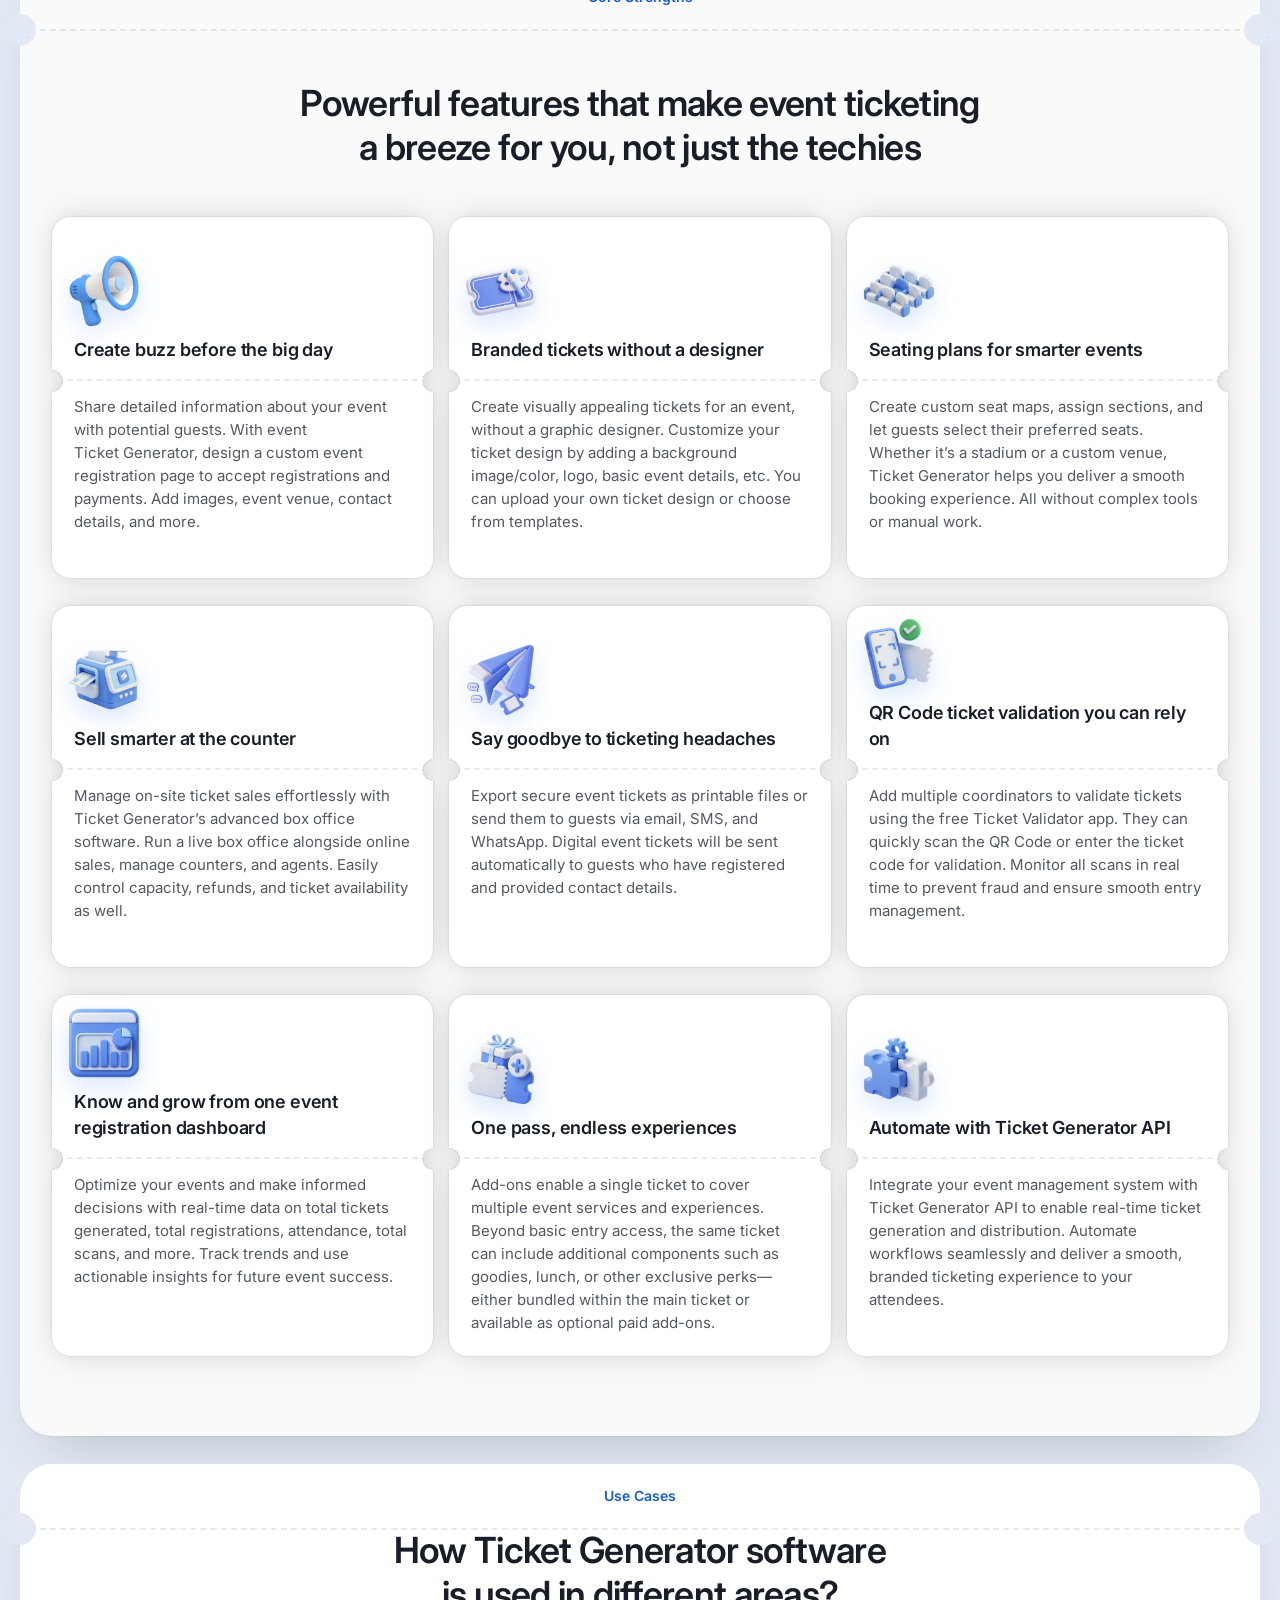
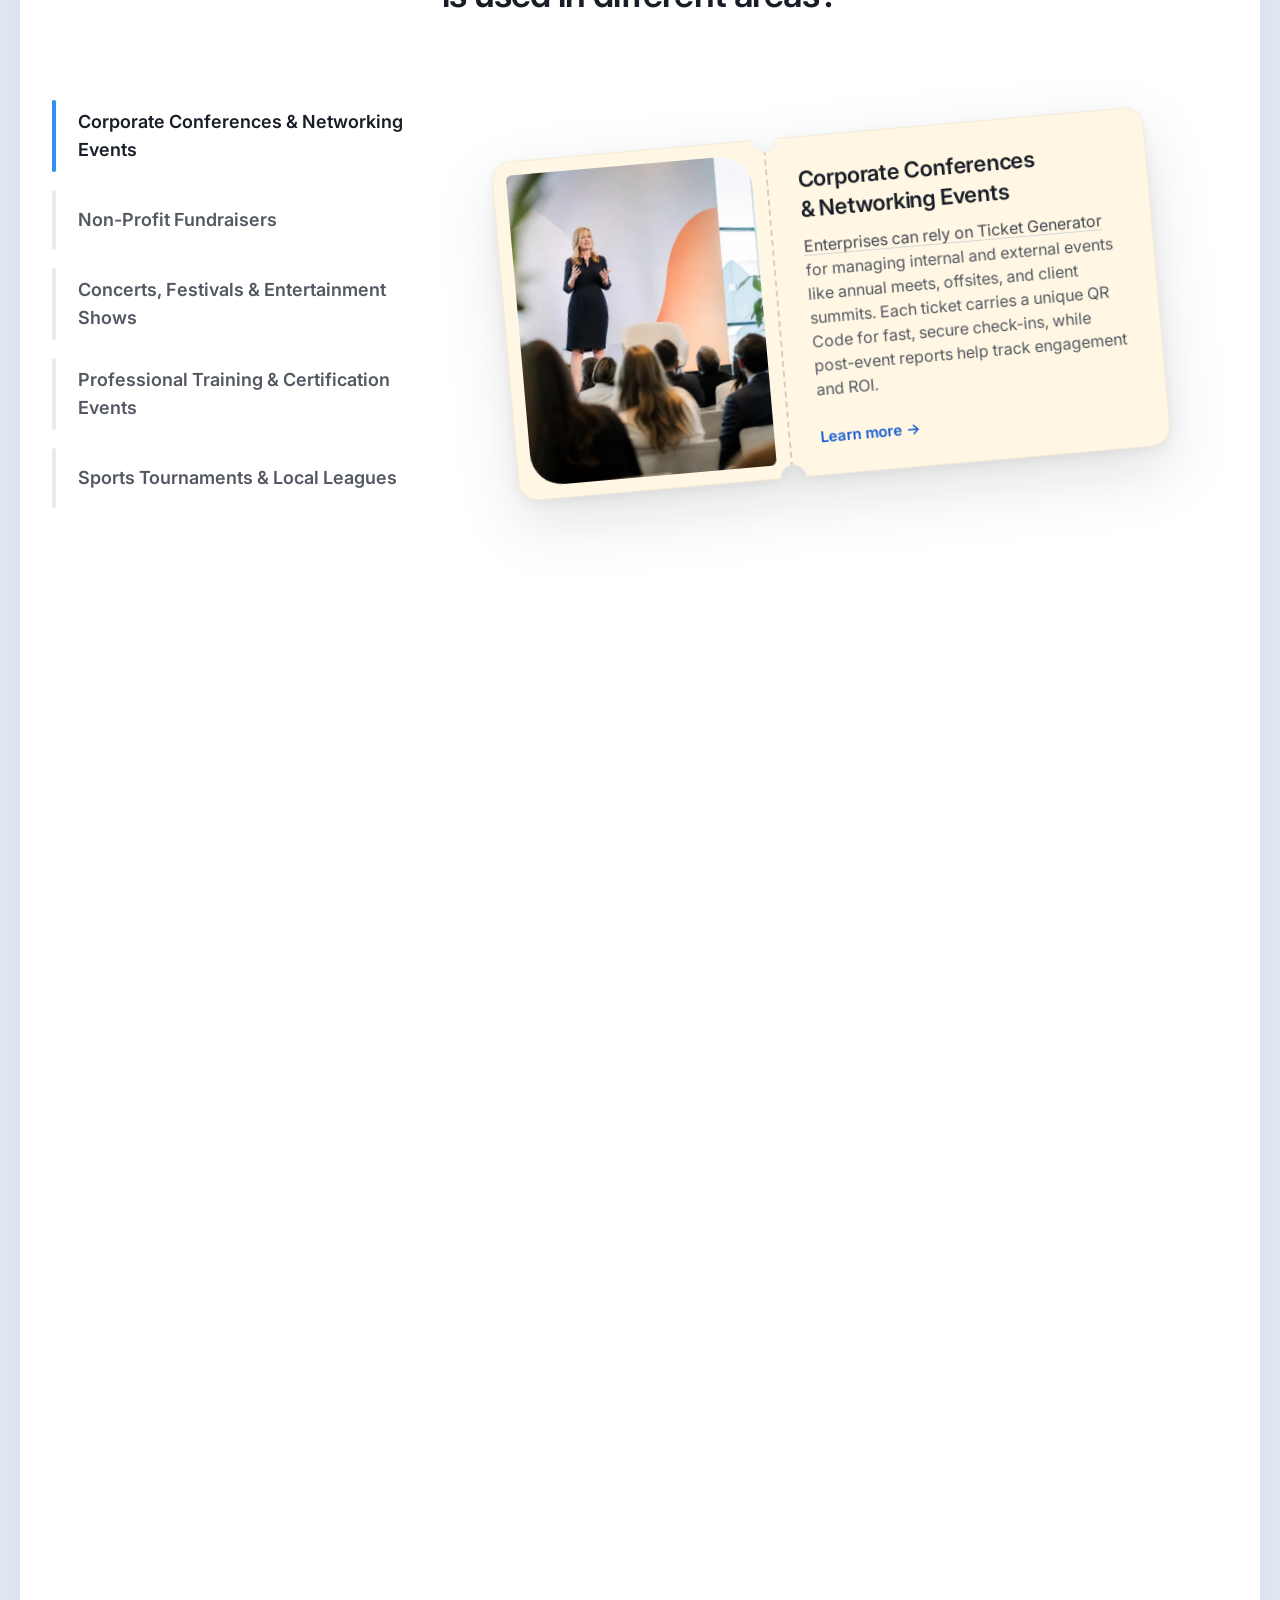
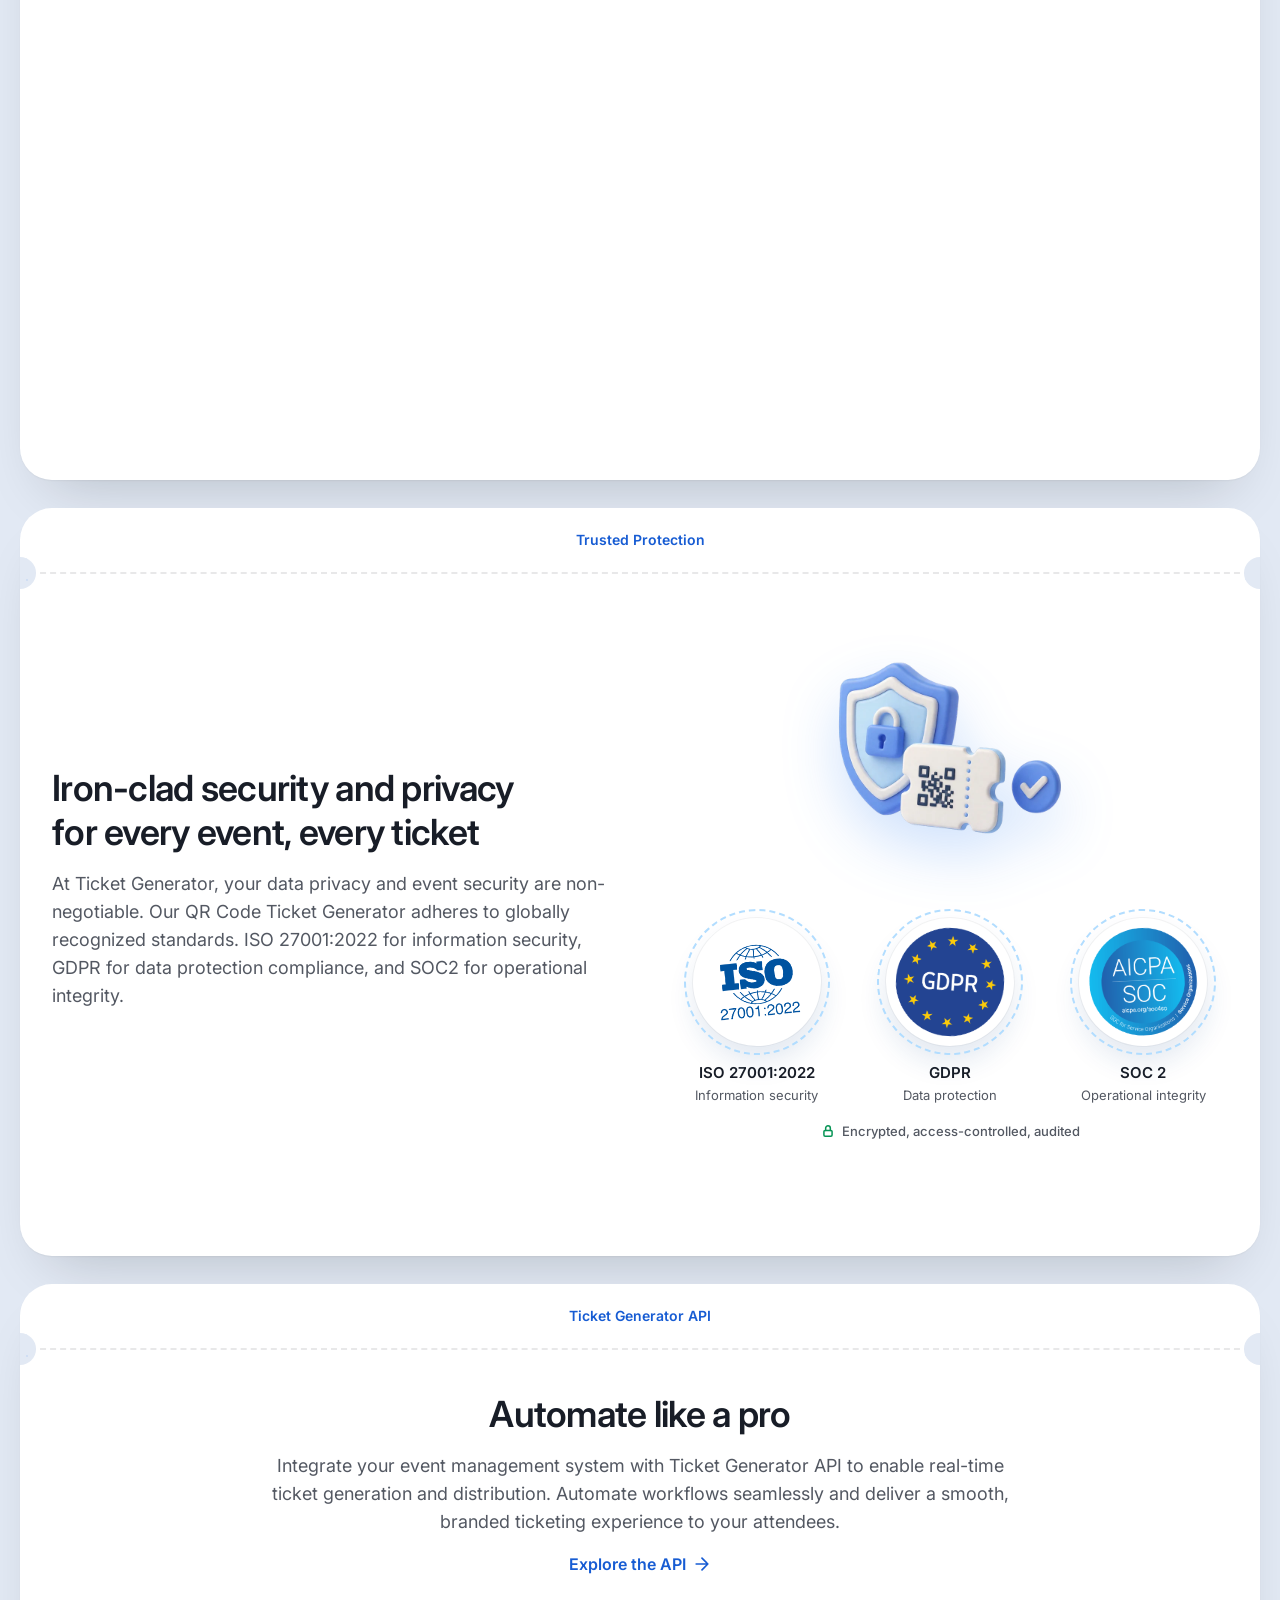
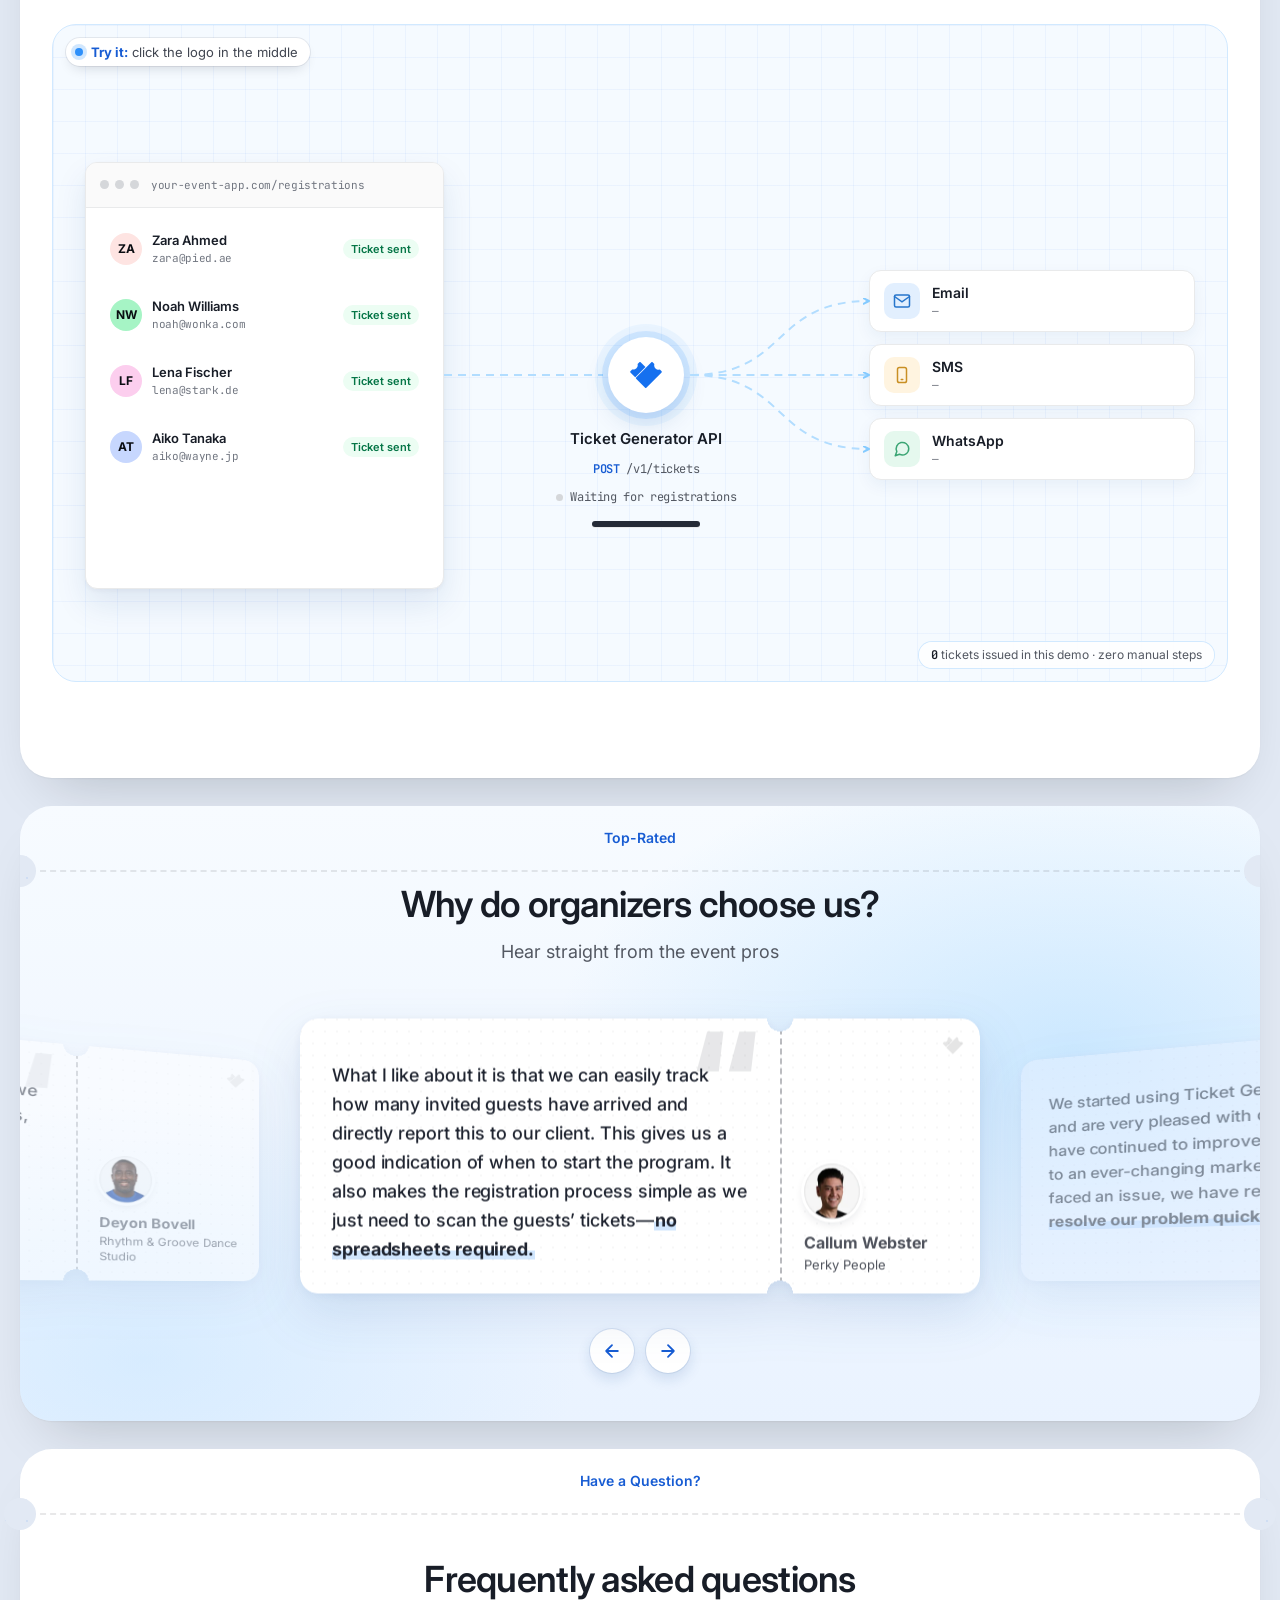
==== commit aff13cc6: "Launch options: team copy, Register/Buy ticket in the free & paid scene shows a confirmation in plac" ====
--- a/index.html
+++ b/index.html
@@ -577,13 +577,13 @@
             <div class="lo3-body">
               <span class="lo3-no mono">01</span>
               <h3 class="lo3-title">Direct Ticketing</h3>
-              <p class="lo3-text">Send ready-made or customized tickets automatically to your guests</p>
+              <p class="lo3-text">Send ready-made or customized tickets automatically to your guests via multiple channels</p>
               <ol class="lo3-steps"><li>Upload a guest list</li><li>Tickets go out by email, SMS or WhatsApp</li></ol>
               <a class="btn btn-primary lo3-cta" href="https://tg-full-revamp.vercel.app/signup">Get Started <svg width="14" height="14" viewBox="0 0 20 20" fill="none" aria-hidden="true"><path d="M4.167 10h11.666M10 4.167 15.833 10 10 15.833" stroke="currentColor" stroke-width="1.8" stroke-linecap="round" stroke-linejoin="round"/></svg></a>
             </div>
           </li>
           <li class="lo3">
-            <div class="lo3-art"><div class="sc-fit" data-fit role="img" aria-label="An event page that switches between free registration and paid tickets"><div class="sc sc-lo2" aria-hidden="true">
+            <div class="lo3-art"><div class="sc-fit" data-fit role="group" aria-label="Try it: an event page with free or paid registration"><div class="sc sc-lo2">
       <div class="sc-card lo-s2-page" data-sc-mode="free">
         <div class="lo-s2-cover"><span class="mono">RIVERSIDE · DEC 12–14</span></div>
         <div class="lo-s2-body">
@@ -592,15 +592,22 @@
           <p class="sc-muted">Riverside Park · 4:00 to 11:00 pm</p>
           <div class="lo-s2-buy">
             <span class="lo-s2-price"><small>General Admission</small><b class="when-free">Free</b><b class="when-paid">$25</b></span>
-            <span class="sc-btn sc-btn--solid"><span class="when-free">Register</span><span class="when-paid">Buy ticket</span><svg width="14" height="14" viewBox="0 0 20 20" fill="none" aria-hidden="true"><path d="M4.167 10h11.666M10 4.167 15.833 10 10 15.833" stroke="currentColor" stroke-width="1.8" stroke-linecap="round" stroke-linejoin="round"/></svg></span>
+            <button type="button" class="sc-btn sc-btn--solid lo-s2-go" data-sc-reg><span class="when-free">Register</span><span class="when-paid">Buy ticket</span><svg width="14" height="14" viewBox="0 0 20 20" fill="none" aria-hidden="true"><path d="M4.167 10h11.666M10 4.167 15.833 10 10 15.833" stroke="currentColor" stroke-width="1.8" stroke-linecap="round" stroke-linejoin="round"/></svg></button>
           </div>
           <p class="lo-s2-note"><span class="when-free">Guests sign up in seconds</span><span class="when-paid">Paid to your Stripe, PayPal or Razorpay · 0% commission</span></p>
+        </div>
+        <div class="lo-s2-done" data-sc-done role="status" aria-live="polite" hidden>
+          <span class="lo-s2-tick" aria-hidden="true"><svg width="26" height="26" viewBox="0 0 24 24" fill="none"><path d="M20 6 9 17l-5-5" stroke="currentColor" stroke-width="3" stroke-linecap="round" stroke-linejoin="round"/></svg></span>
+          <b><span class="when-free">You’re registered!</span><span class="when-paid">Payment received</span></b>
+          <p><span class="when-free">Your ticket for Riverside Music Festival is on its way to your inbox.</span><span class="when-paid">$25 paid to the organiser, 0% commission. Your ticket is on its way.</span></p>
+          <span class="lo-s2-mini" aria-hidden="true"><i></i>General Admission · No. 000412</span>
+          <button type="button" class="lo-s2-back" data-sc-back>Back to event page</button>
         </div>
       </div></div></div></div>
             <div class="lo3-body">
               <span class="lo3-no mono">02</span>
               <h3 class="lo3-title">Free &amp; Paid Registrations</h3>
-              <p class="lo3-text">Create an event page and let guests register for free, or sell tickets, collect payments, and keep 100% of your earnings</p>
+              <p class="lo3-text">Create an event page, let guests register for free, or sell tickets and keep 100% of your earnings</p>
               <ol class="lo3-steps"><li>Publish an event page</li><li>Guests register free, or pay straight to your account</li></ol>
               <a class="btn btn-primary lo3-cta" href="https://tg-full-revamp.vercel.app/signup">Get Started <svg width="14" height="14" viewBox="0 0 20 20" fill="none" aria-hidden="true"><path d="M4.167 10h11.666M10 4.167 15.833 10 10 15.833" stroke="currentColor" stroke-width="1.8" stroke-linecap="round" stroke-linejoin="round"/></svg></a>
             </div>
--- a/css/scenes.css
+++ b/css/scenes.css
@@ -386,3 +386,33 @@
 
 /* Clear Wins: the scene gets half of each ticket on wider screens (copy | visual) */
 @media (min-width: 769px) { .cw { --split: 50%; } .cw-copy { padding: 36px 40px; } .cw-art { padding: 24px 28px; } }
+
+/* Launch 2: Register / Buy ticket works: a confirmation slides up inside the mini event page */
+.lo-s2-go { cursor: pointer; transition: background-color .2s, transform .15s; }
+.lo-s2-go:hover { background: #175cd3; border-color: #175cd3; }
+.lo-s2-go:active { transform: scale(.97); }
+.lo-s2-go:focus-visible, .lo-s2-back:focus-visible, .lo-s2-toggle button:focus-visible { outline: 2px solid #1570ef; outline-offset: 2px; }
+.lo-s2-done {
+  position: absolute;
+  inset: 0;
+  display: flex;
+  flex-direction: column;
+  align-items: center;
+  justify-content: center;
+  gap: 6px;
+  padding: 16px 22px;
+  background: rgba(255, 255, 255, .97);
+  text-align: center;
+  animation: lo-done .4s cubic-bezier(.2, .8, .2, 1);
+}
+.lo-s2-done[hidden] { display: none; }
+@keyframes lo-done { from { opacity: 0; transform: translateY(14px); } }
+.lo-s2-tick { display: grid; place-items: center; width: 50px; height: 50px; border-radius: 50%; background: #dcfae6; color: #067647; animation: lo-tick .5s cubic-bezier(.3, 1.6, .5, 1) .1s both; }
+@keyframes lo-tick { from { transform: scale(.4); opacity: 0; } }
+.lo-s2-done b { font-size: 16px; font-weight: 600; }
+.lo-s2-done p { max-width: 300px; margin: 0; font-size: 11.5px; line-height: 16px; color: #535862; }
+.lo-s2-mini { display: inline-flex; align-items: center; gap: 6px; margin-top: 4px; padding: 4px 10px; border: 1px dashed #d0d5dd; border-radius: 8px; font-size: 10.5px; color: #414651; }
+.lo-s2-mini i { width: 8px; height: 8px; border-radius: 2px; background: #1570ef; }
+.lo-s2-back { margin-top: 4px; padding: 4px 10px !important; border-radius: 7px; font-size: 11px !important; font-weight: 600; color: #175cd3 !important; }
+.lo-s2-back:hover { background: #eff4ff !important; }
+@media (prefers-reduced-motion: reduce) { .lo-s2-done, .lo-s2-tick { animation: none; } }
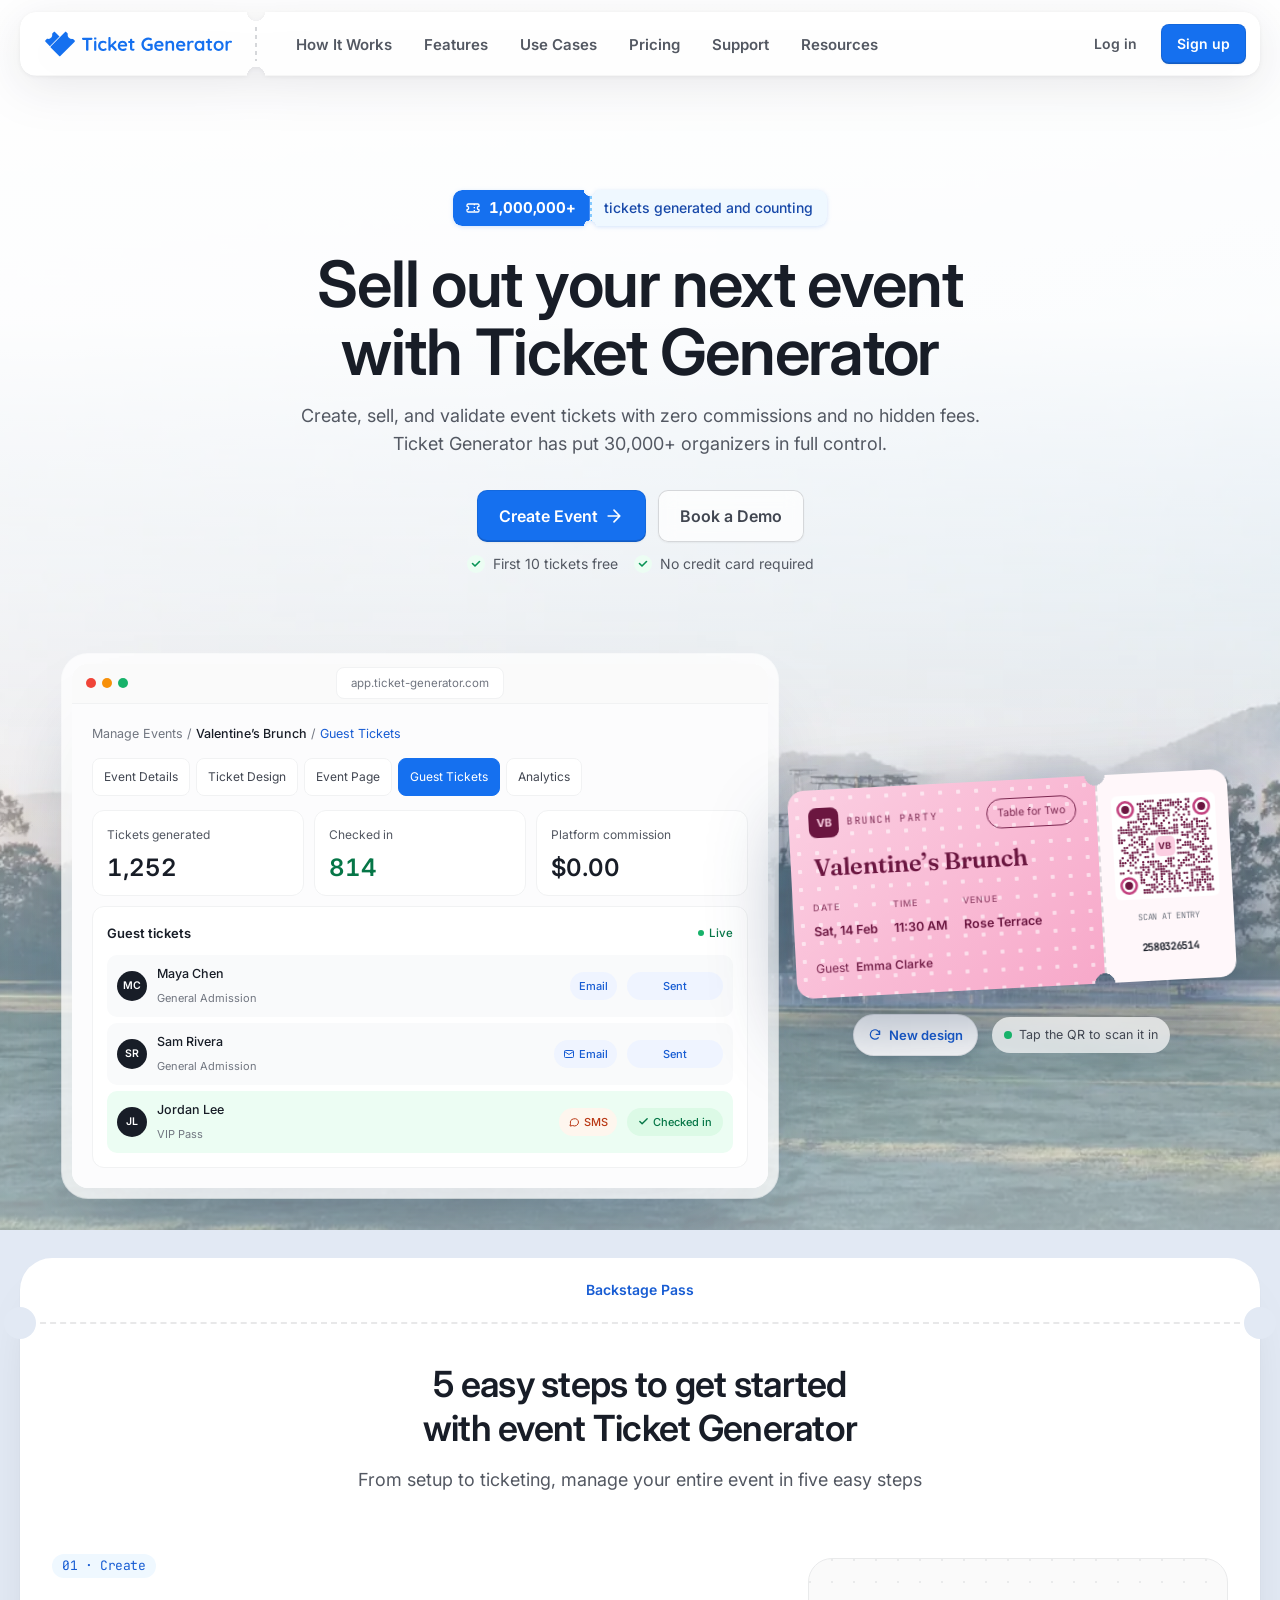
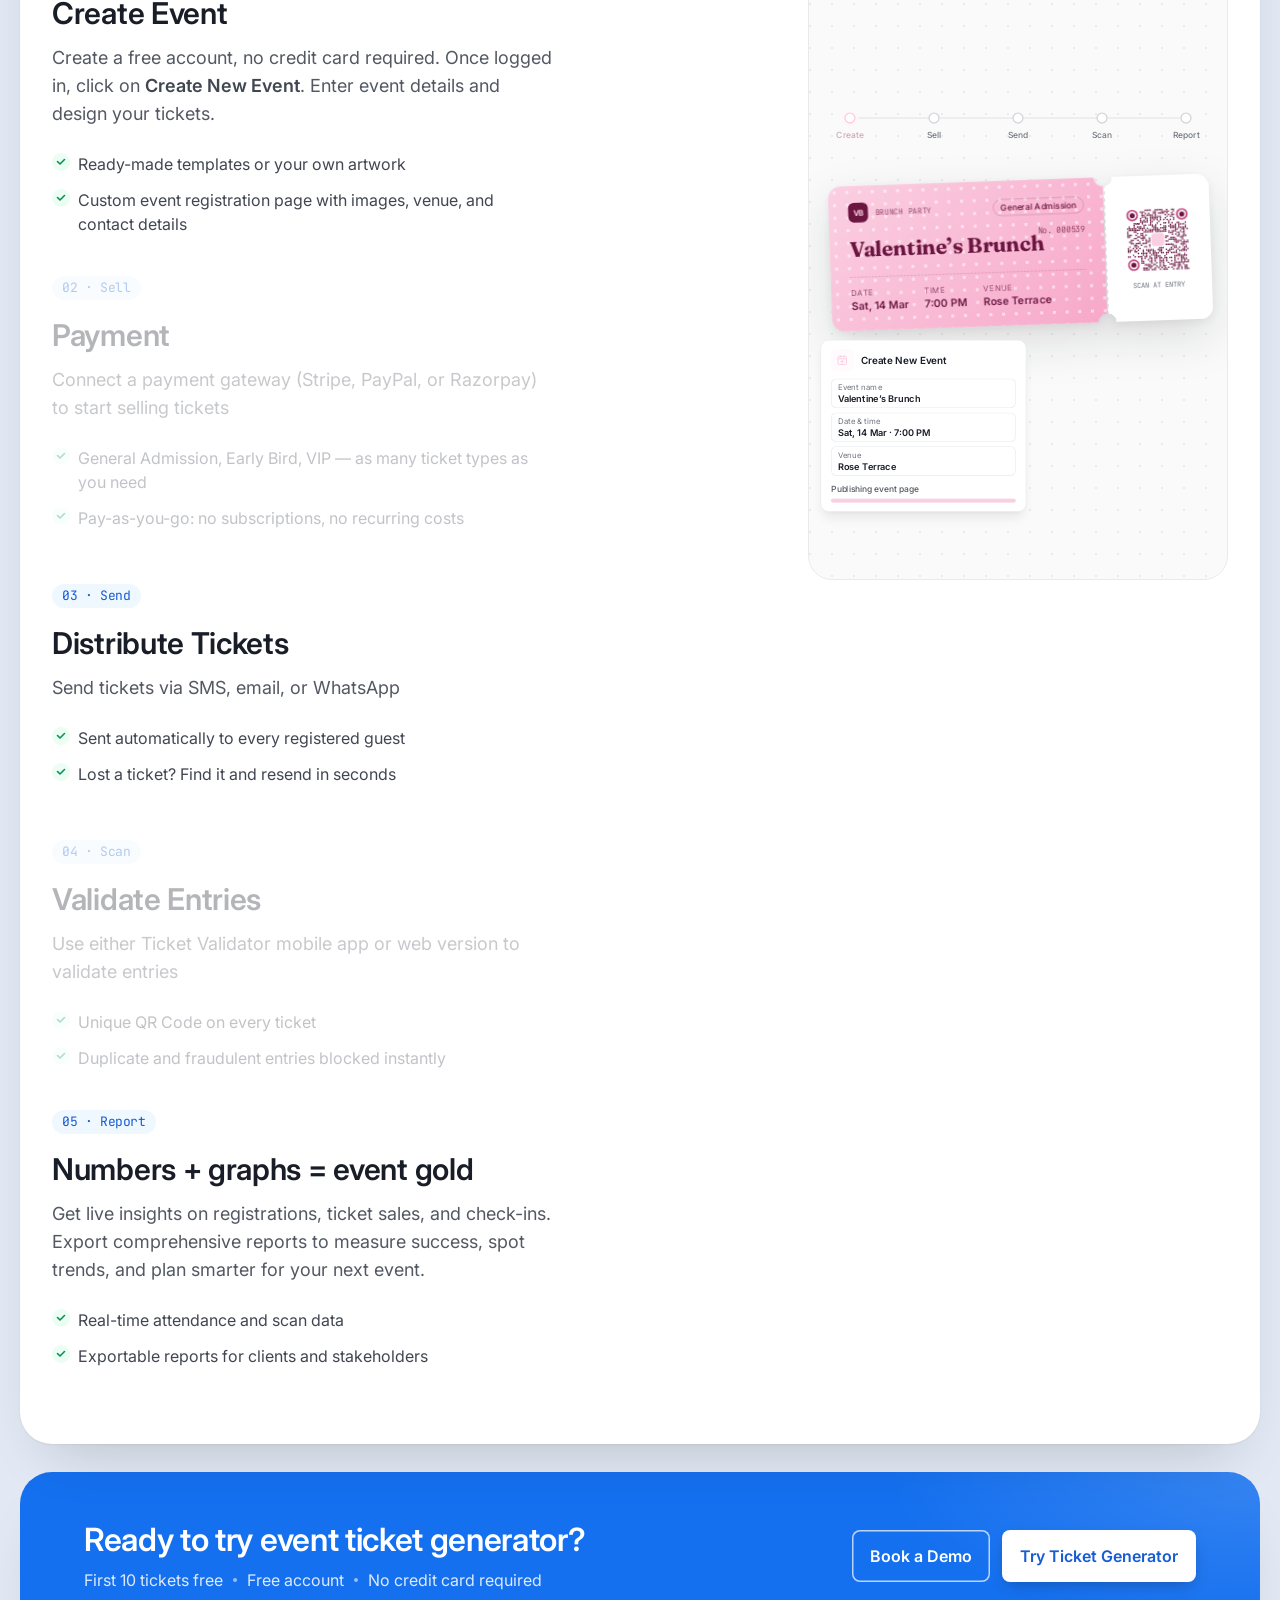
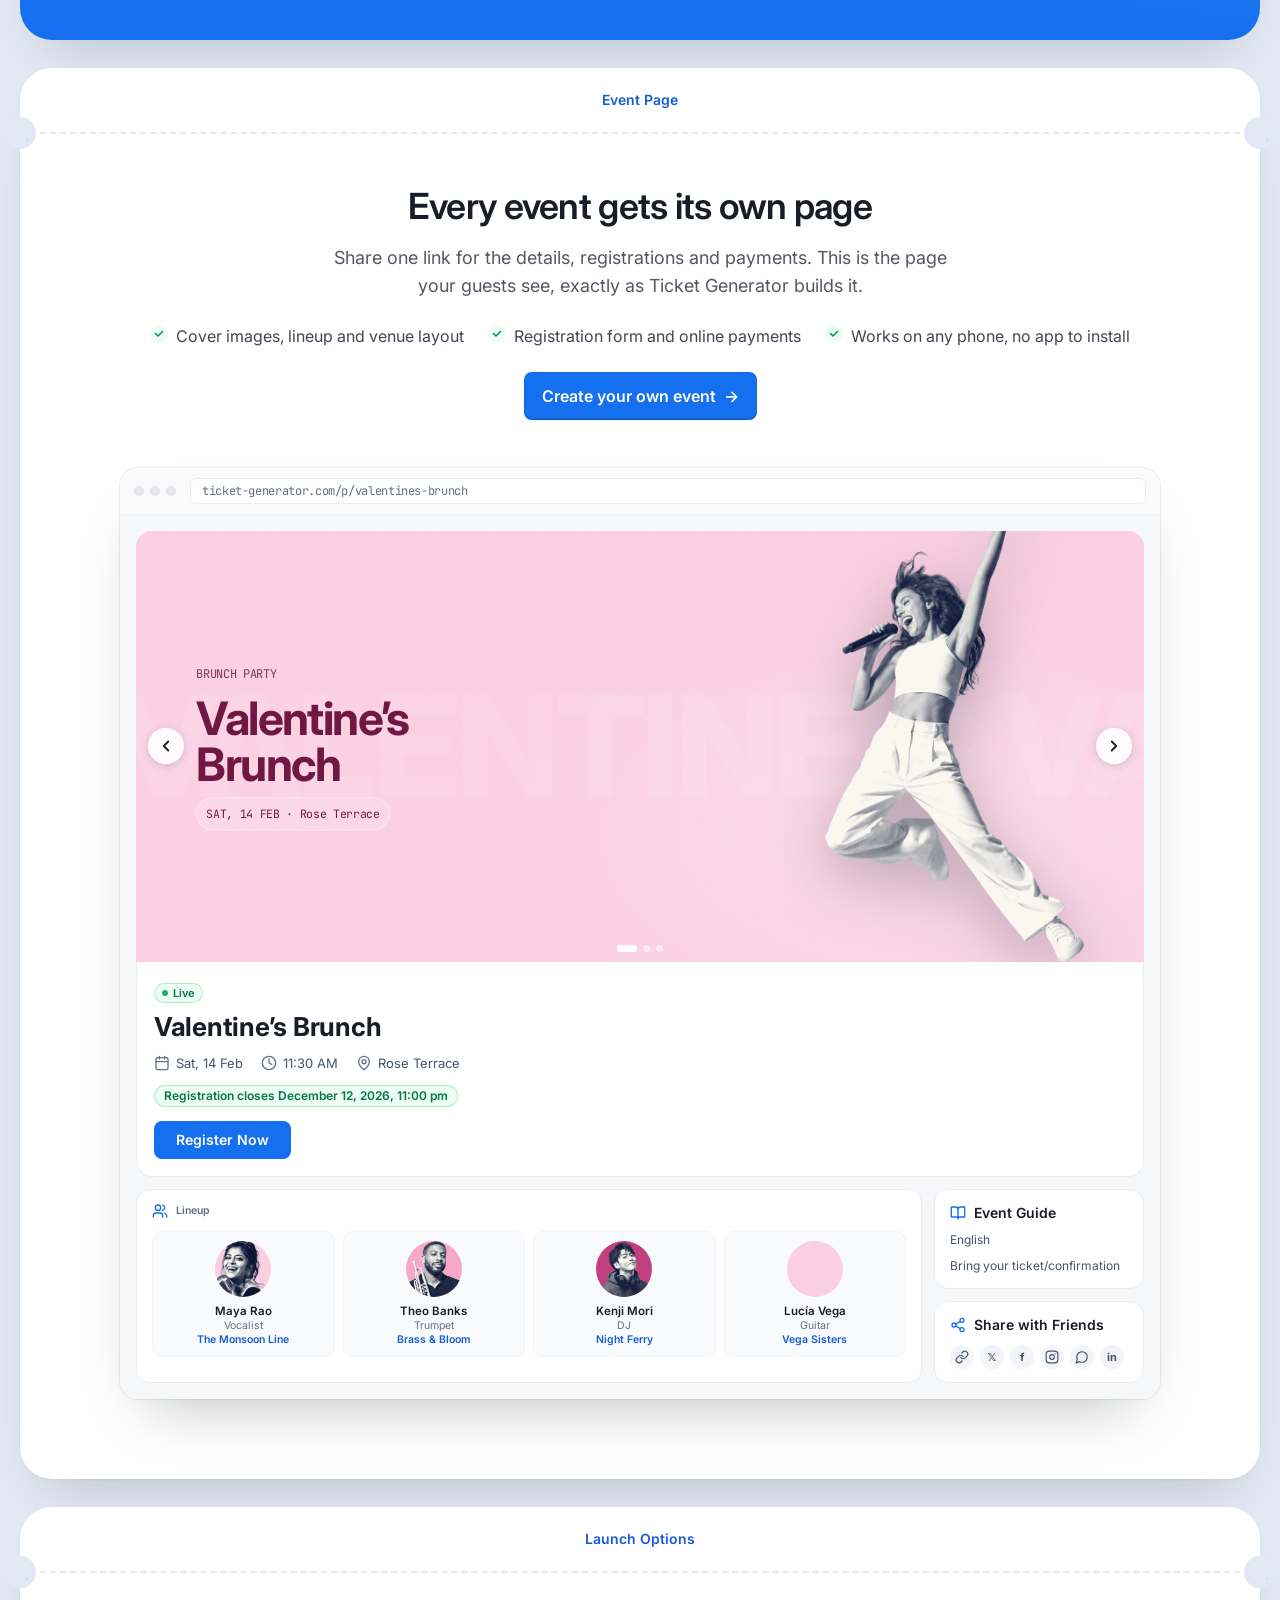
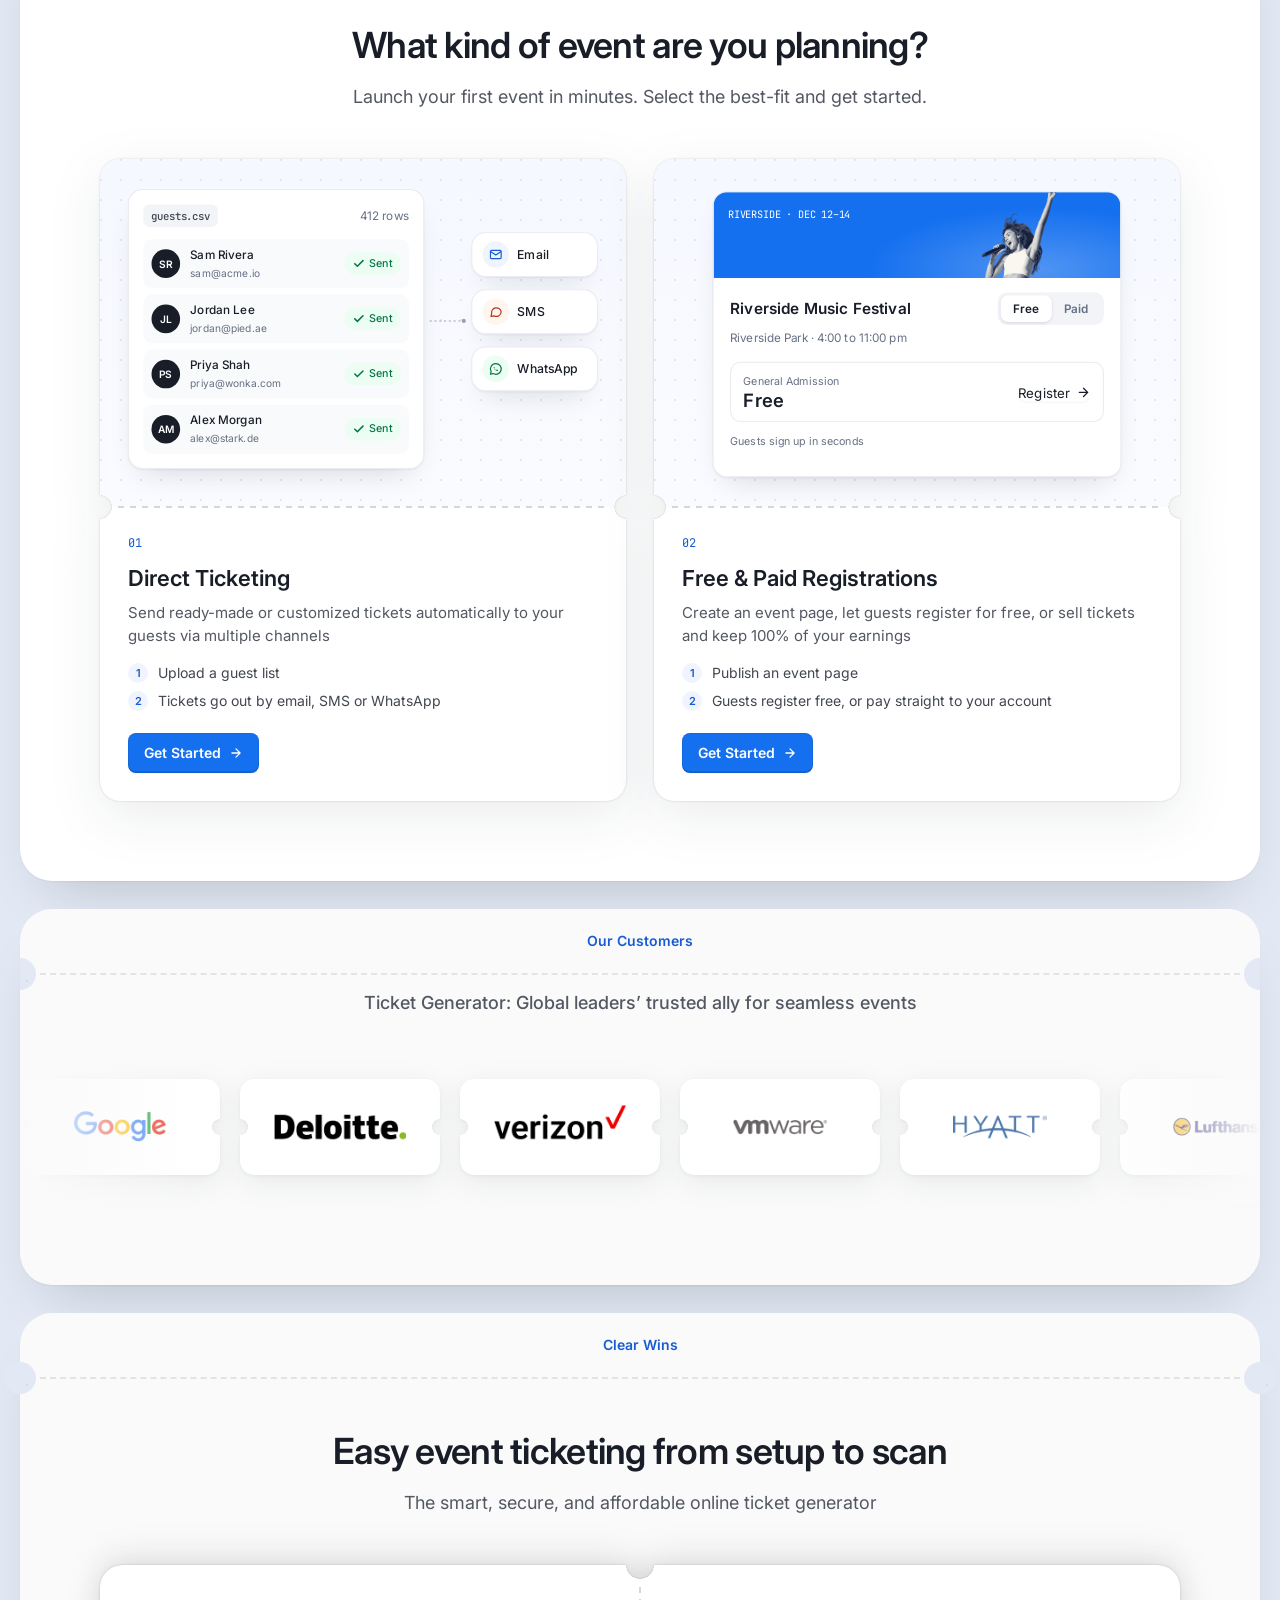
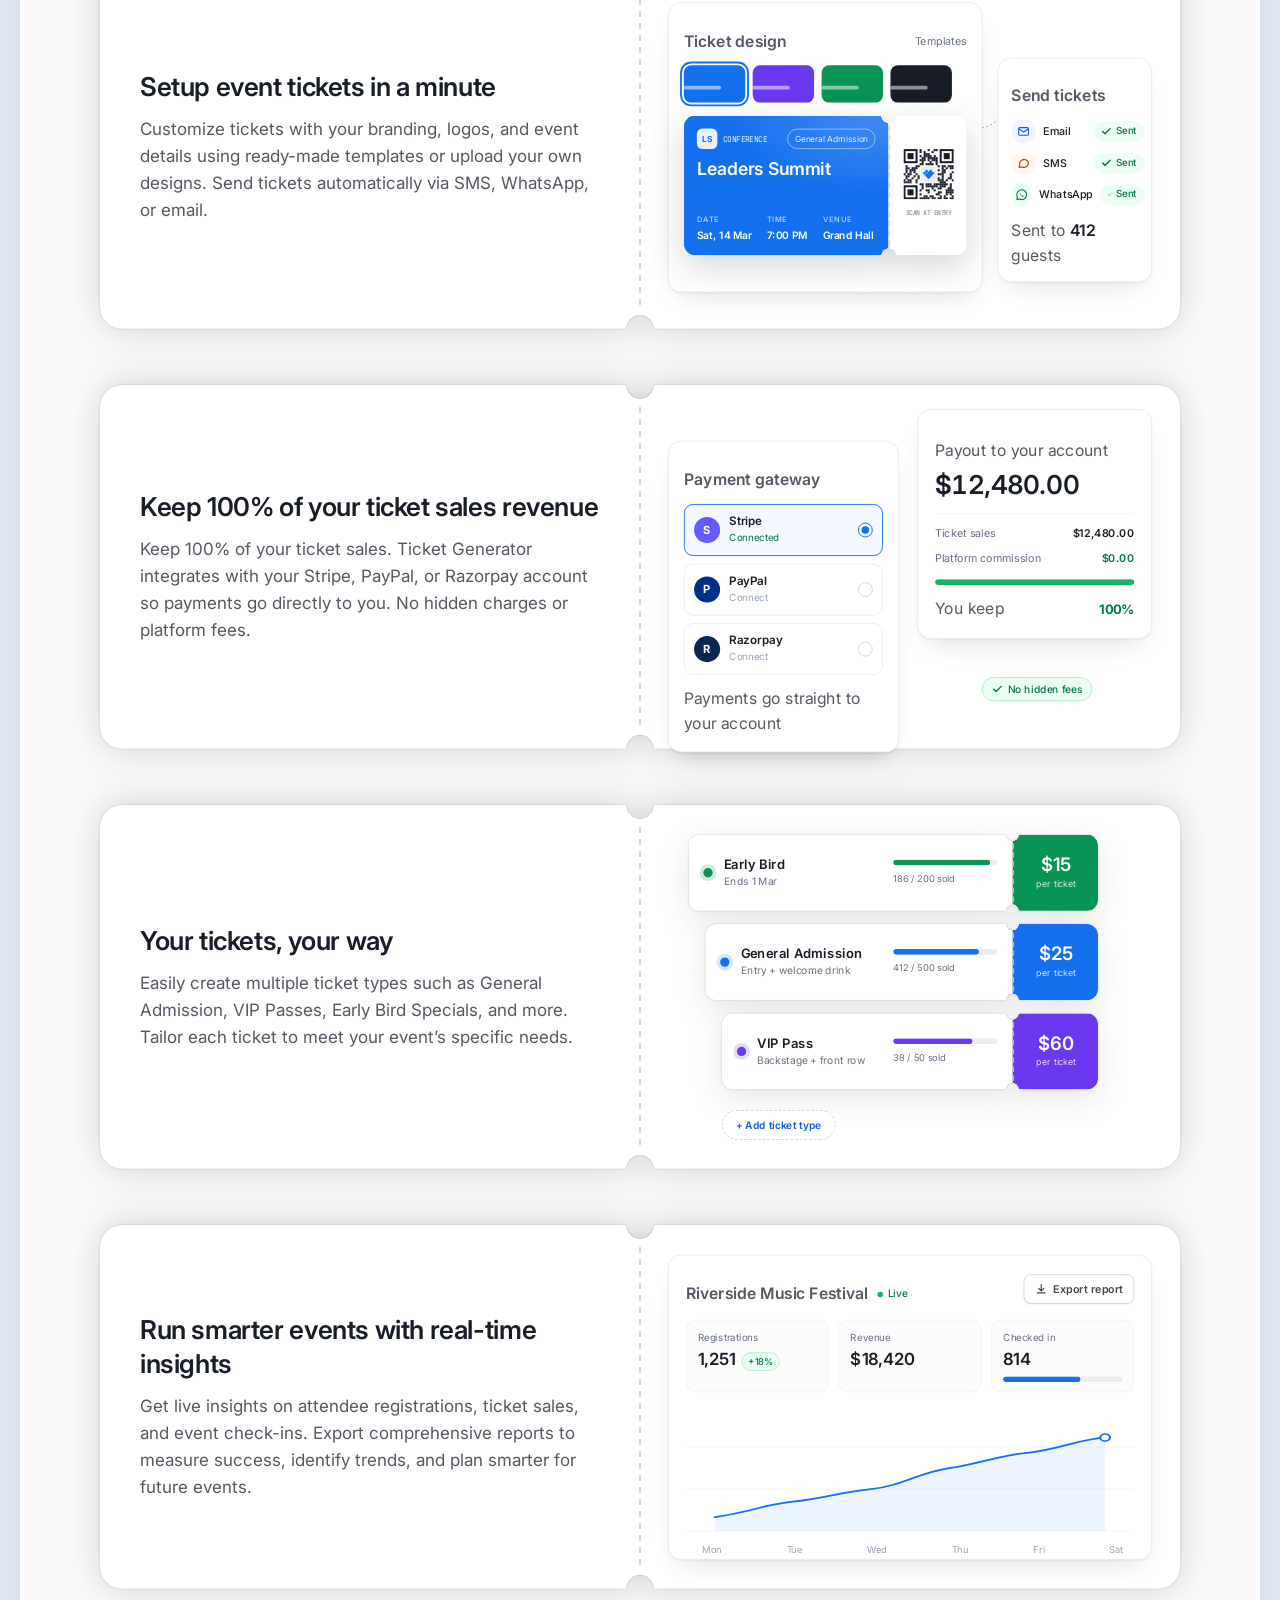
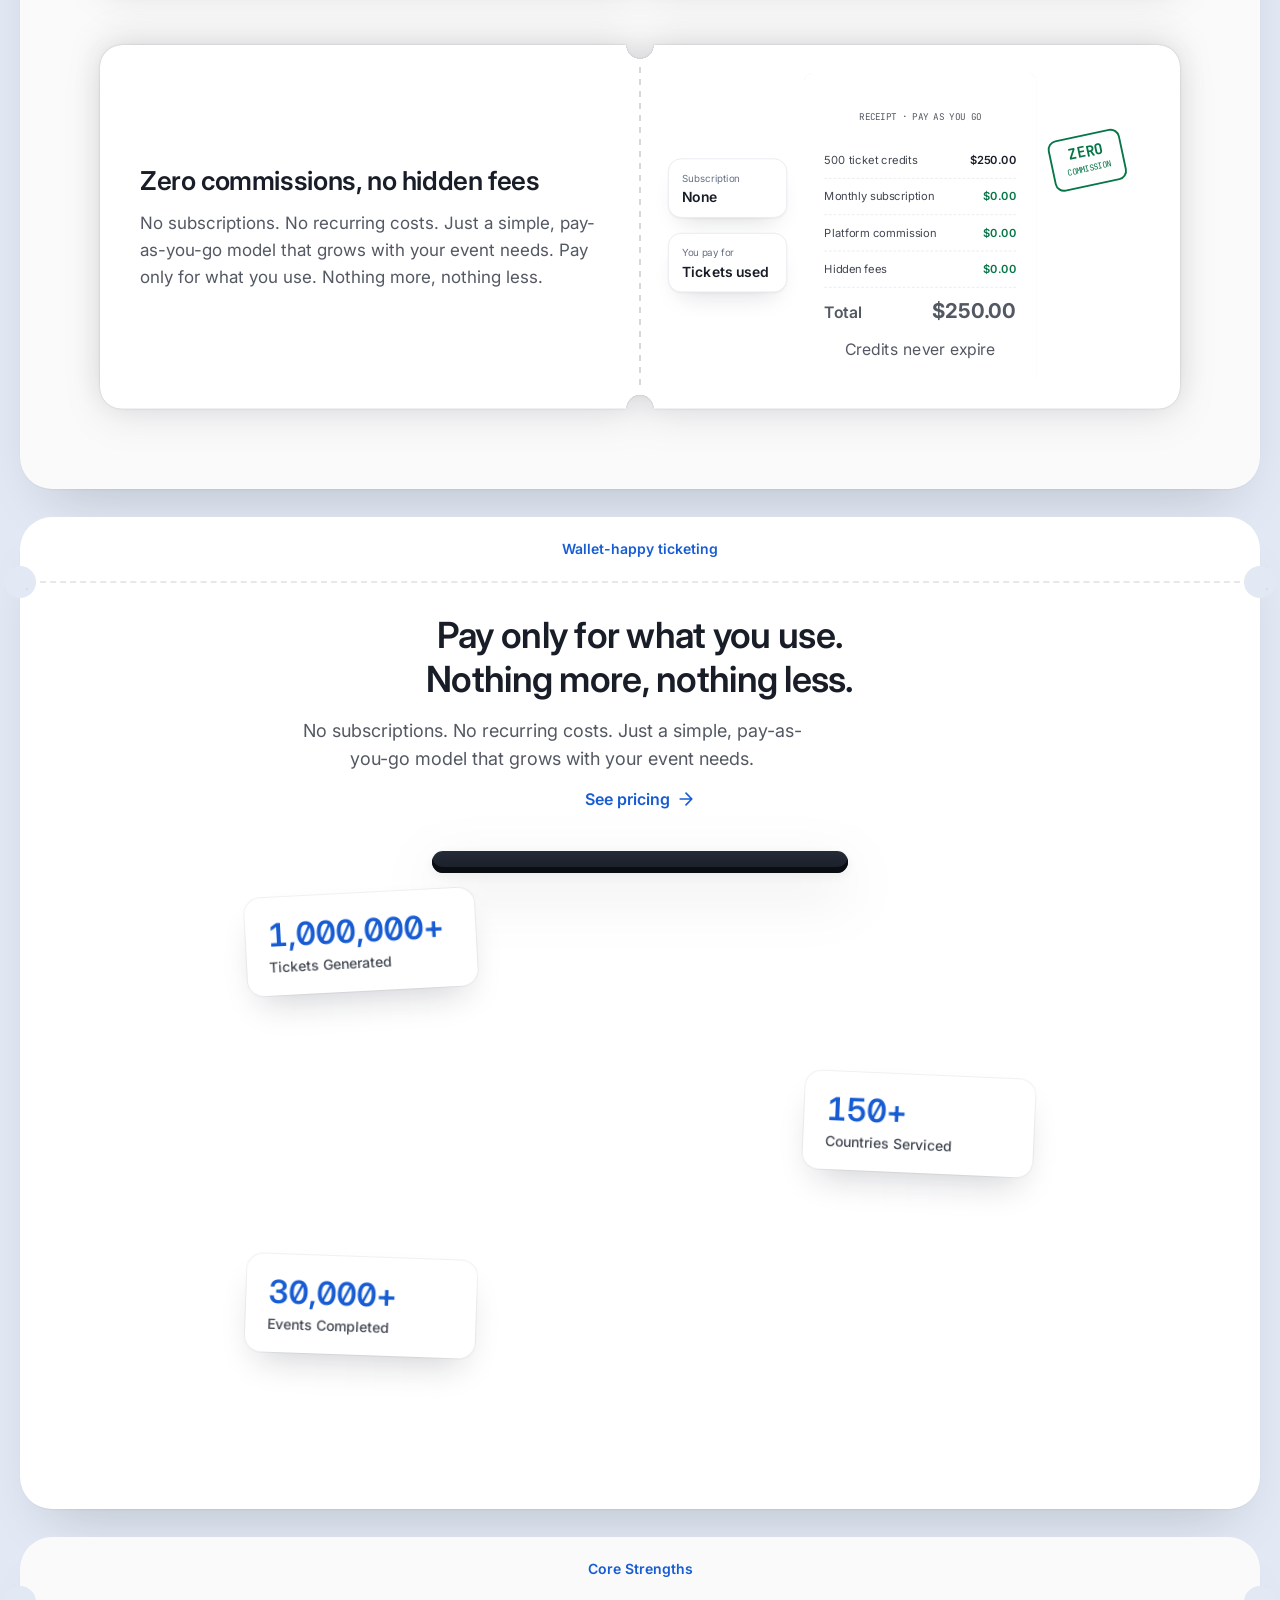
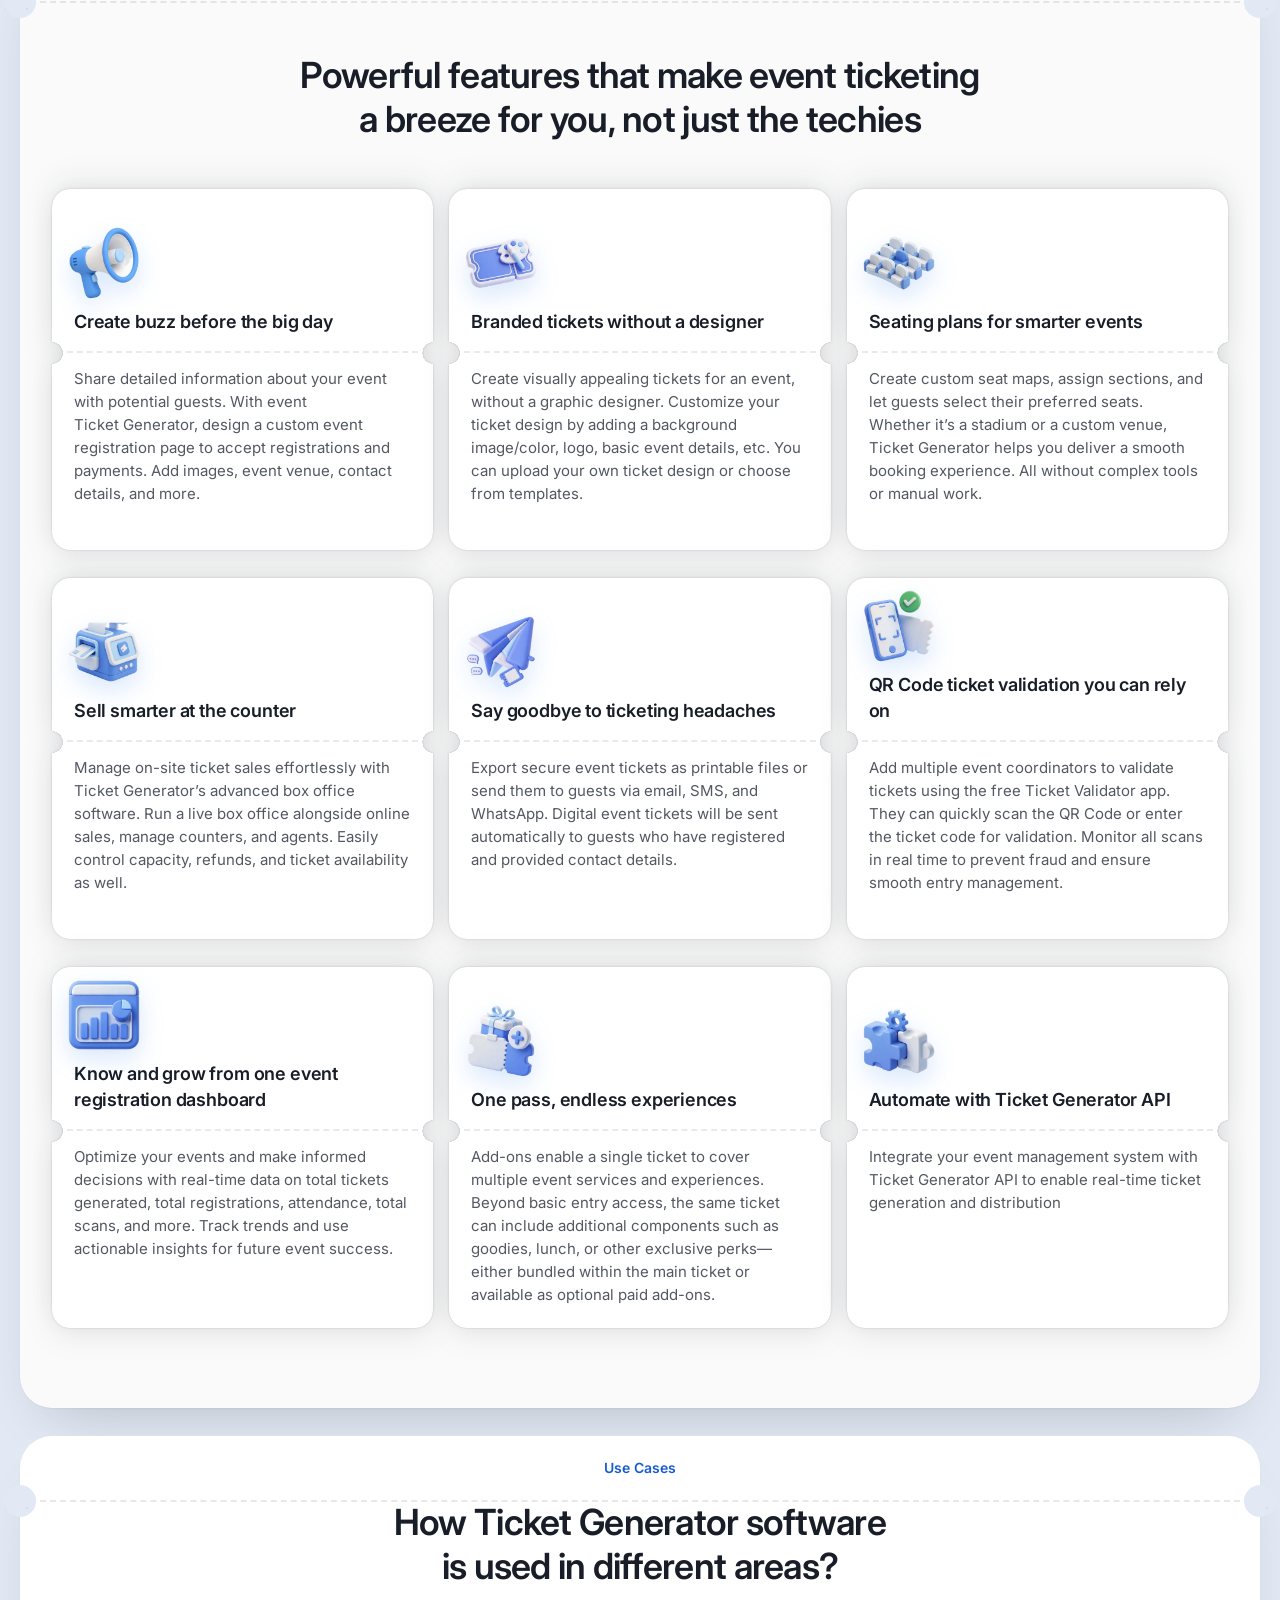
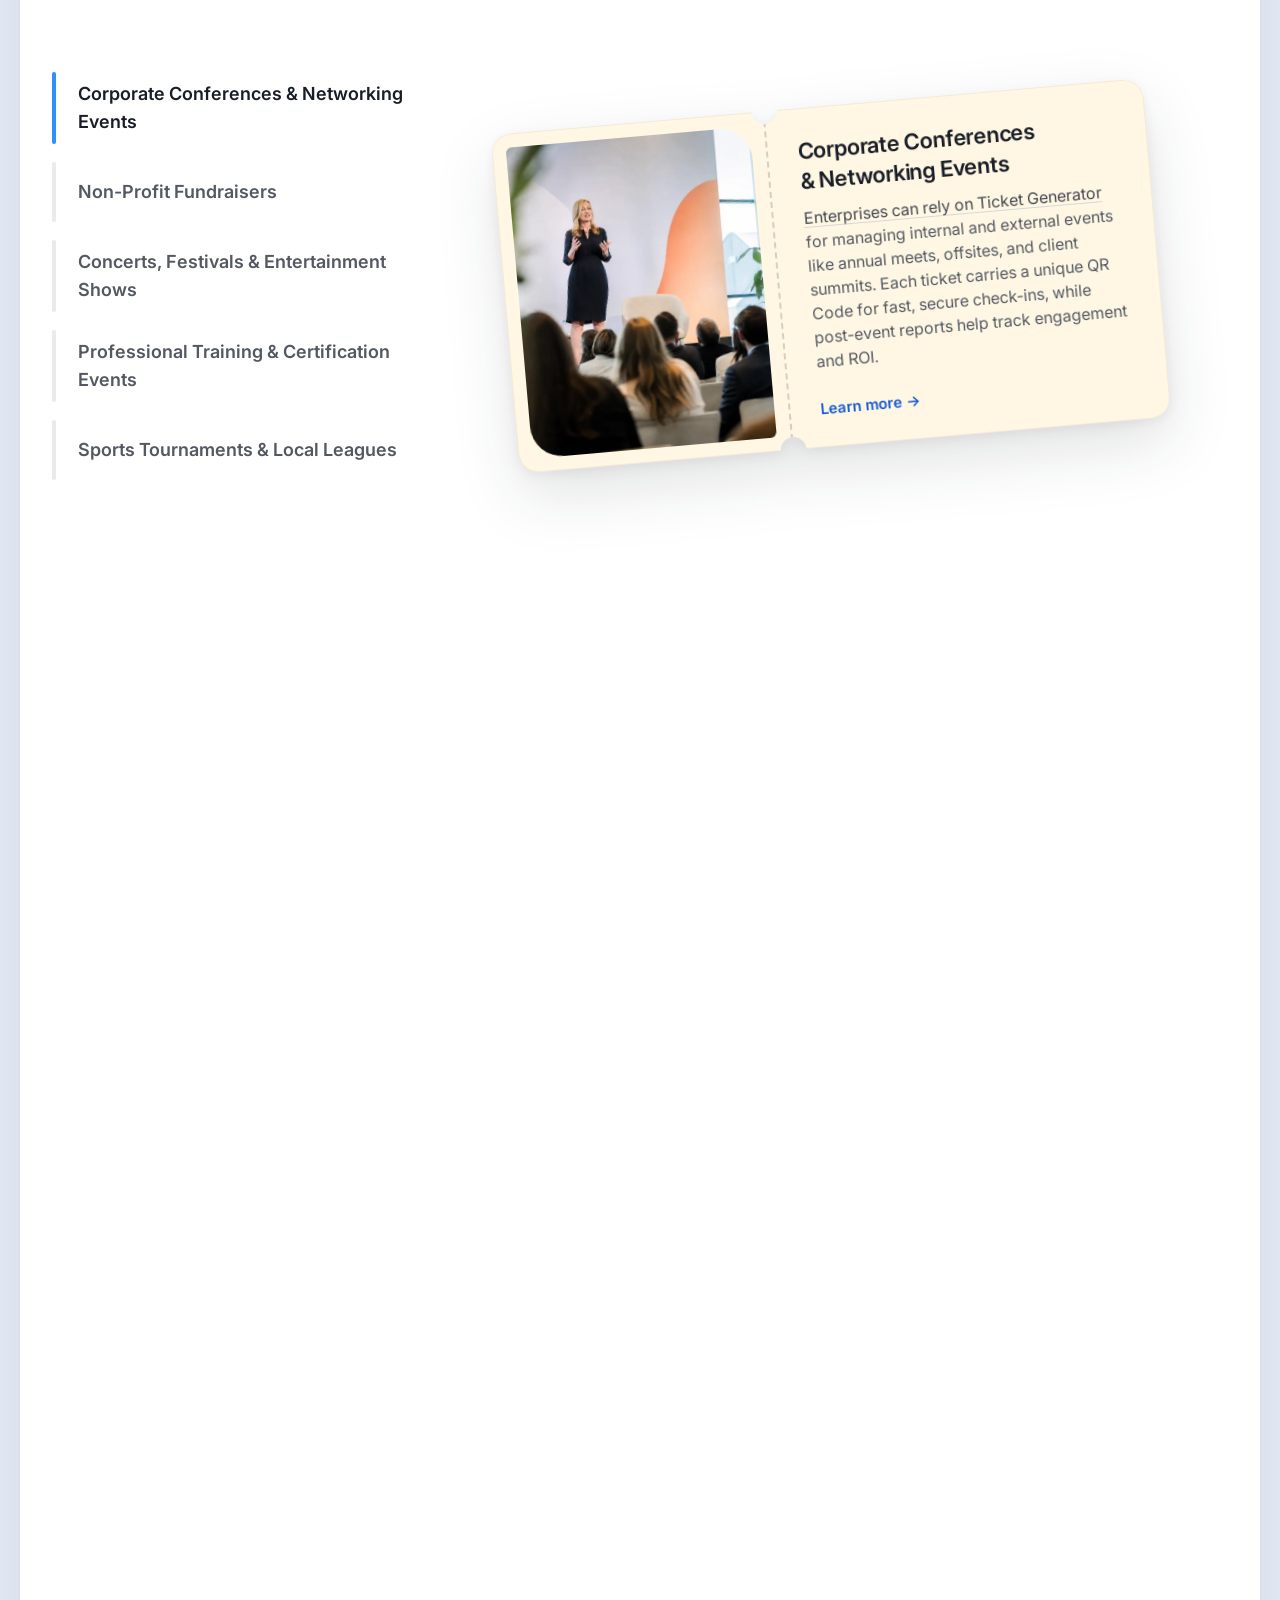
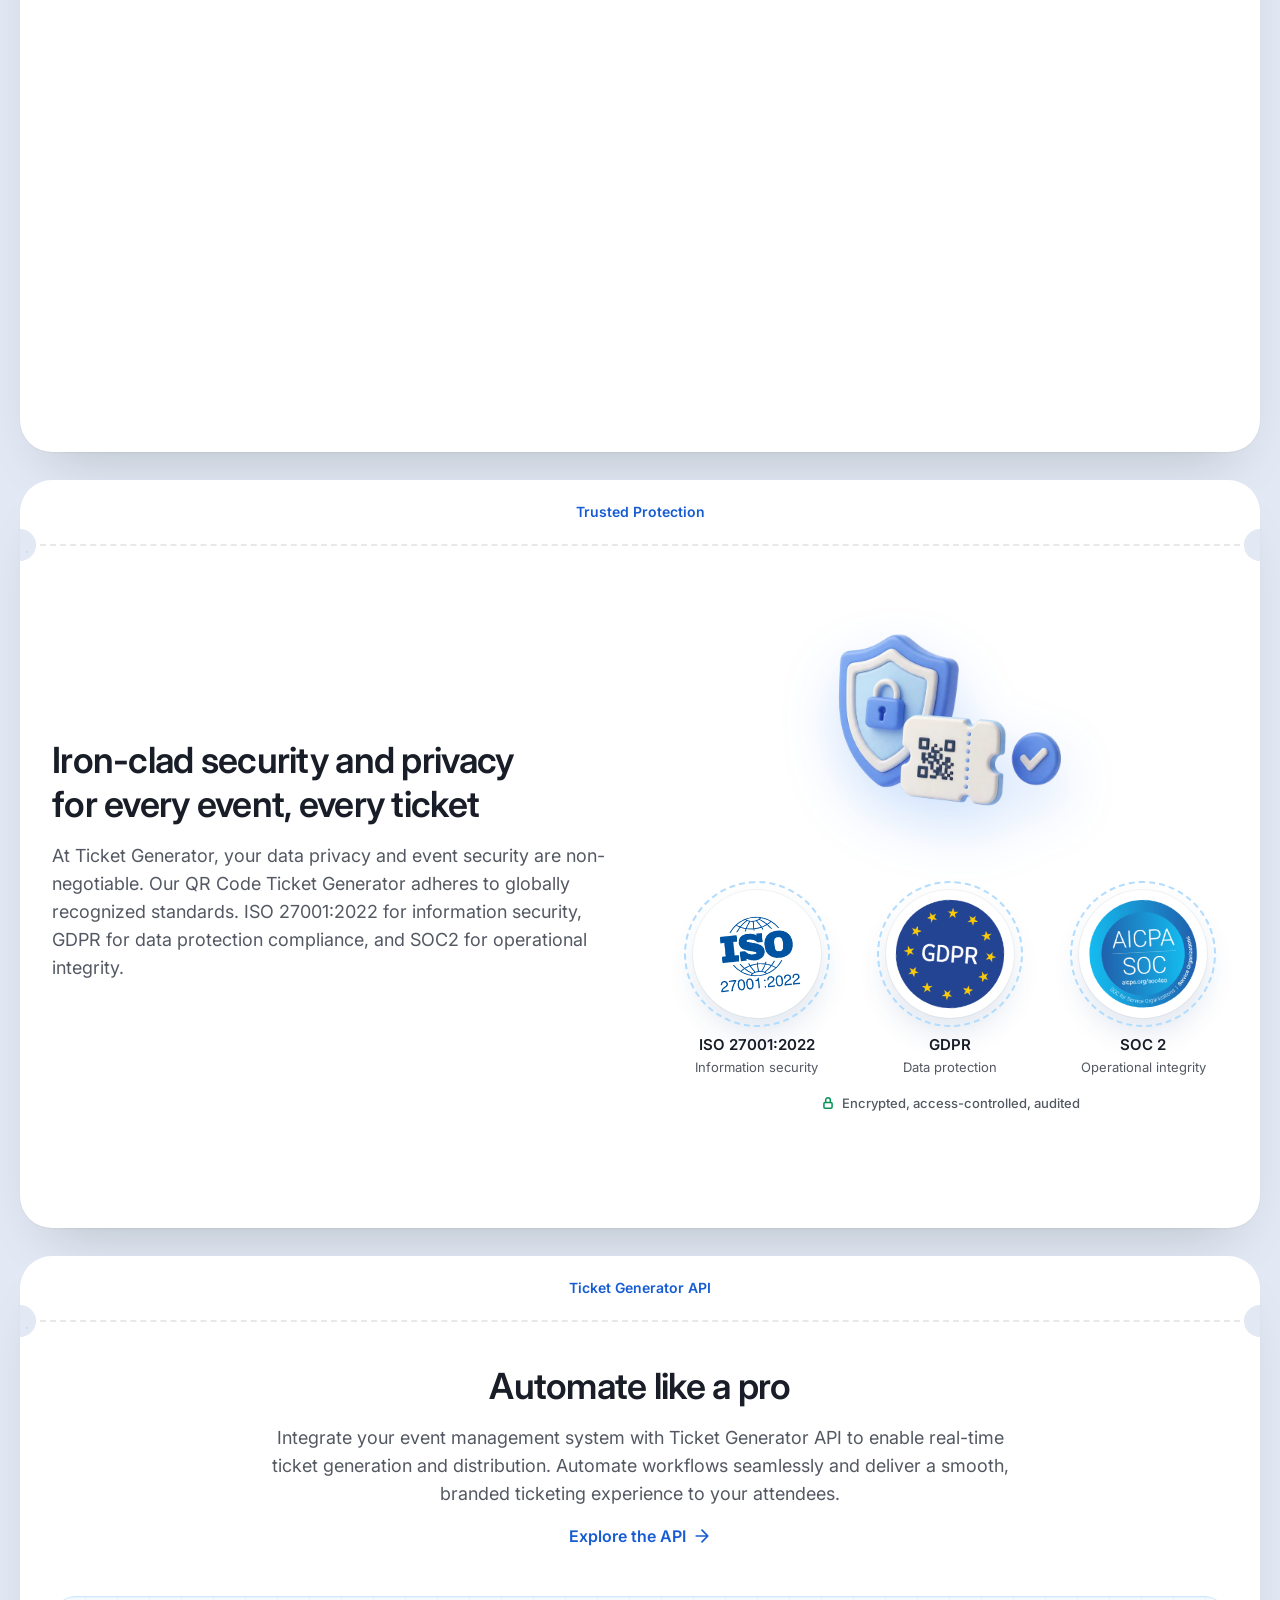
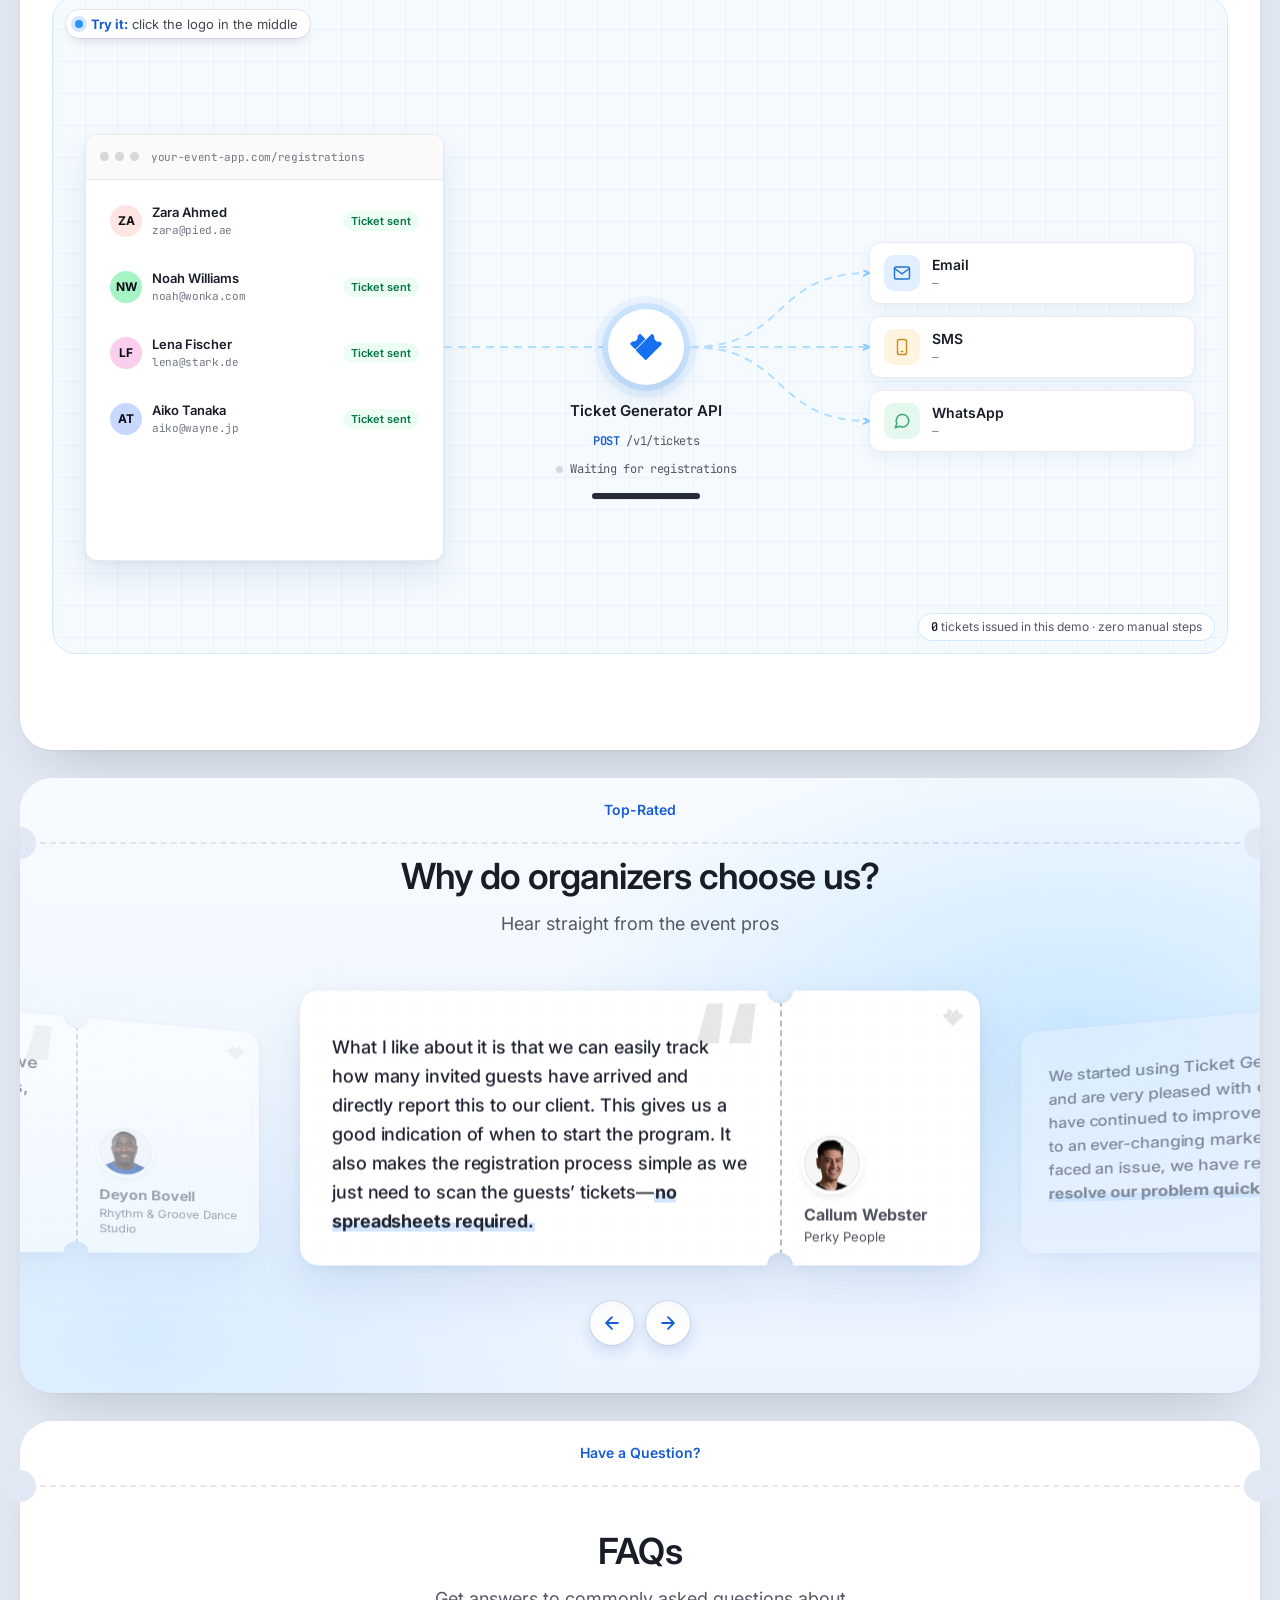
==== commit 64170a0d: "Copy synced to the team's updated homepage and pricing content: new credit pack prices, reordered pr" ====
--- a/index.html
+++ b/index.html
@@ -619,7 +619,7 @@
     <!-- ================= Social proof · a carousel of logo tickets ================= -->
     <section class="logos tkt" data-tkt="Our customers" data-eyebrow="Our Customers" aria-labelledby="logos-title">
       <div class="container">
-        <h2 id="logos-title" class="logos-title">Ticket&nbsp;Generator: Global leaders' trusted ally for seamless events</h2>
+        <h2 id="logos-title" class="logos-title">Ticket&nbsp;Generator: Global leaders’ trusted ally for seamless events</h2>
       </div>
 
       <div class="roll" data-roll>
@@ -654,7 +654,7 @@
         <header class="hfs-head">
           <p class="eyebrow">Clear Wins</p>
           <h2 id="cw-title">Easy event ticketing from setup to scan</h2>
-          <p>Everything you need to sell, send and scan tickets, with no platform fees in between.</p>
+          <p>The smart, secure, and affordable online ticket generator</p>
         </header>
         <ul class="cw-grid">
           <li class="cw">
@@ -708,7 +708,7 @@
           <li class="cw">
             <div class="cw-copy">
               <h3>Your tickets, your way</h3>
-              <p><span class="d-only">Easily create multiple ticket types such as General Admission, VIP Passes, Early Bird Specials, and more. Tailor each ticket to meet your event's specific needs.</span><span class="m-only">Create General Admission, VIP, Early Bird and other ticket types, each tailored to your event.</span></p>
+              <p><span class="d-only">Easily create multiple ticket types such as General Admission, VIP Passes, Early Bird Specials, and more. Tailor each ticket to meet your event’s specific needs.</span><span class="m-only">Create General Admission, VIP, Early Bird and other ticket types, each tailored to your event.</span></p>
             </div>
             <div class="cw-art"><div class="sc-fit" data-fit role="img" aria-label="Early Bird, General Admission and VIP ticket types, each with its own price and quantity"><div class="sc sc-3" aria-hidden="true">
       <div class="sc3-stack"><div class="sc3-tk" style="--c:#079455; --i:0" tabindex="-1">
@@ -888,7 +888,7 @@
               <span class="hf-icon hf-3d"><img src="assets/icons3d/scan.webp" alt="" width="256" height="256" loading="lazy" decoding="async"></span>
               <h3>QR Code ticket validation you can rely on</h3>
             </div>
-            <p><span class="d-only">Add multiple coordinators to validate tickets using the free Ticket Validator app. They can quickly scan the QR Code or enter the ticket code for validation. Monitor all scans in real time to prevent fraud and ensure smooth entry management.</span><span class="m-only">Coordinators scan QR Codes with the free Ticket Validator app, and you watch every scan live to stop fraud.</span></p>
+            <p><span class="d-only">Add multiple event coordinators to validate tickets using the free Ticket Validator app. They can quickly scan the QR Code or enter the ticket code for validation. Monitor all scans in real time to prevent fraud and ensure smooth entry management.</span><span class="m-only">Coordinators scan QR Codes with the free Ticket Validator app, and you watch every scan live to stop fraud.</span></p>
           </li>
           <li class="hf" style="--tint: #fff1dc; --accent: #b54708;">
             <div class="hf-top">
@@ -909,7 +909,7 @@
               <span class="hf-icon hf-3d"><img src="assets/icons3d/api.webp" alt="" width="256" height="256" loading="lazy" decoding="async"></span>
               <h3>Automate with Ticket&nbsp;Generator API</h3>
             </div>
-            <p><span class="d-only">Integrate your event management system with Ticket&nbsp;Generator API to enable real-time ticket generation and distribution. Automate workflows seamlessly and deliver a smooth, branded ticketing experience to your attendees.</span><span class="m-only">Connect your event system to the Ticket&nbsp;Generator API to generate and send branded tickets in real time.</span></p>
+            <p><span class="d-only">Integrate your event management system with Ticket&nbsp;Generator API to enable real-time ticket generation and distribution</span><span class="m-only">Connect your event system to the Ticket&nbsp;Generator API to generate and send branded tickets in real time.</span></p>
           </li>
         </ul>
       </div>
@@ -1249,7 +1249,7 @@
       <div class="container faq-grid">
         <div class="faq-side">
           <p class="eyebrow">Have a Question?</p>
-          <h2 id="faq-title">Frequently asked questions</h2>
+          <h2 id="faq-title">FAQs</h2>
           <p class="faq-sub">Get answers to commonly asked questions about QR Code Ticket&nbsp;Generator</p>
         </div>
 
@@ -1257,7 +1257,7 @@
           <details class="faq-item" name="faq" open>
             <summary><span class="faq-q mono">Q.01</span><span class="faq-title">What is Ticket&nbsp;Generator?</span><i class="faq-icon" aria-hidden="true"></i></summary>
             <div class="faq-a">
-              <p>Ticket&nbsp;Generator is an online platform that lets event organizers create, sell, distribute, and validate event tickets with secure and verified QR Code. Manage registrations, payments, attendance, and analytics — without any commissions or subscriptions with online Ticket&nbsp;Generator.</p>
+              <p>Ticket&nbsp;Generator is an online platform that lets event organizers create, sell, distribute, and validate event tickets with a secure and verified QR Code. Manage registrations, payments, attendance, and analytics — without any commissions or subscriptions with online Ticket&nbsp;Generator.</p>
             </div>
           </details>
 
@@ -1269,7 +1269,7 @@
           </details>
 
           <details class="faq-item" name="faq">
-            <summary><span class="faq-q mono">Q.03</span><span class="faq-title">I don't know how many people will show up directly at the event. How can I use Ticket&nbsp;Generator for events?</span><i class="faq-icon" aria-hidden="true"></i></summary>
+            <summary><span class="faq-q mono">Q.03</span><span class="faq-title">I don’t know how many people will show up directly at the event. How can I use Ticket&nbsp;Generator for events?</span><i class="faq-icon" aria-hidden="true"></i></summary>
             <div class="faq-a">
               <p>You can use e-ticket generator to generate and download ticket images/PDFs. You can print these tickets and sell them directly at the box office. Alternatively, you can use the web application in real-time to generate and send the tickets one-by-one at the box office.</p>
             </div>
@@ -1292,9 +1292,9 @@
           </details>
 
           <details class="faq-item" name="faq">
-            <summary><span class="faq-q mono">Q.06</span><span class="faq-title">I don't even have a ticket design. How can Ticket&nbsp;Generator help?</span><i class="faq-icon" aria-hidden="true"></i></summary>
+            <summary><span class="faq-q mono">Q.06</span><span class="faq-title">I don’t even have a ticket design. How can Ticket&nbsp;Generator help?</span><i class="faq-icon" aria-hidden="true"></i></summary>
             <div class="faq-a">
-              <p>Use Ticket&nbsp;Generator's standard template to quickly generate tickets. Simply provide event details (name, description, venue, date, and timings), and branding (logo, background color/image). You can also add unique ticket information such as guest name, hall number, seat number, and more as per your needs. Each ticket will have a QR Code that can be validated at the entry using Ticket Validator.</p>
+              <p>Use Ticket&nbsp;Generator’s standard template to quickly generate tickets. Simply provide event details (name, description, venue, date, and timings), and branding (logo, background color/image). You can also add unique ticket information such as guest name, hall number, seat number, and more as per your needs. Each ticket will have a QR Code that can be validated at the entry using Ticket Validator.</p>
             </div>
           </details>
 
@@ -1308,7 +1308,7 @@
           <details class="faq-item" name="faq">
             <summary><span class="faq-q mono">Q.08</span><span class="faq-title">If I have the guest list, can I directly send tickets without any event page or registrations?</span><i class="faq-icon" aria-hidden="true"></i></summary>
             <div class="faq-a">
-              <p>Yes. With Direct Ticketing, you can send ready-made or customized tickets automatically to everyone on your guest list — no event page or registration form required.</p>
+              <p>Yes. If you already have the guest list with contact information (email/phone number), upload this information in the application. Directly send tickets via email, SMS, and WhatsApp. If needed, download the ticket images/PDFs for printing.</p>
             </div>
           </details>
         </div>
@@ -1336,7 +1336,7 @@
     <section class="blogs tkt" data-tkt="Blog" data-eyebrow="Reading Room" id="resources" aria-labelledby="blogs-title">
       <div class="container">
         <header class="blogs-head">
-          <h2 id="blogs-title">Learn best practices</h2>
+          <h2 id="blogs-title">Learn Best Practices</h2>
           <p>See our helpful guides to become an expert in event management</p>
         </header>
 
@@ -1345,7 +1345,7 @@
             <a href="https://ticket-generator.com/blog/why-ticket-generator" class="post-link">
               <div class="post-cover pc" style="--pc: #1570ef" role="img" aria-label="An event organiser holding a tablet, cut out on a blue field with the word EVENTS"><span class="pc-words" aria-hidden="true"><i>EVENTS EVENTS EVENTS EVENTS</i><i class="is-fill">EVENTS EVENTS EVENTS EVENTS</i><i>EVENTS EVENTS EVENTS EVENTS</i></span><img src="assets/blog/blog-why.webp" alt="" loading="lazy" decoding="async"></div>
               <div class="post-body">
-                <h3>Why choose Ticket&nbsp;Generator for your next events?</h3>
+                <h3>Why choose Ticket&nbsp;Generator for your next events</h3>
                 <p>Discover how Ticket&nbsp;Generator simplifies every aspect of event ticketing</p>
                 <span class="post-more">Read article <span aria-hidden="true">→</span></span>
               </div>
@@ -1367,7 +1367,7 @@
             <a href="https://ticket-generator.com/blog/printable-customizable-tickets-custom-tickets" class="post-link">
               <div class="post-cover pc" style="--pc: #f26b3a" role="img" aria-label="A designer checking a printed ticket, cut out on an orange field with the word PRINT"><span class="pc-words" aria-hidden="true"><i>PRINT PRINT PRINT PRINT</i><i class="is-fill">PRINT PRINT PRINT PRINT</i><i>PRINT PRINT PRINT PRINT</i></span><img src="assets/blog/blog-custom.webp" alt="" loading="lazy" decoding="async"></div>
               <div class="post-body">
-                <h3>How to print custom tickets for your event?</h3>
+                <h3>How to print custom tickets for your event</h3>
                 <p>Design branded tickets like a pro using customizable templates</p>
                 <span class="post-more">Read article <span aria-hidden="true">→</span></span>
               </div>
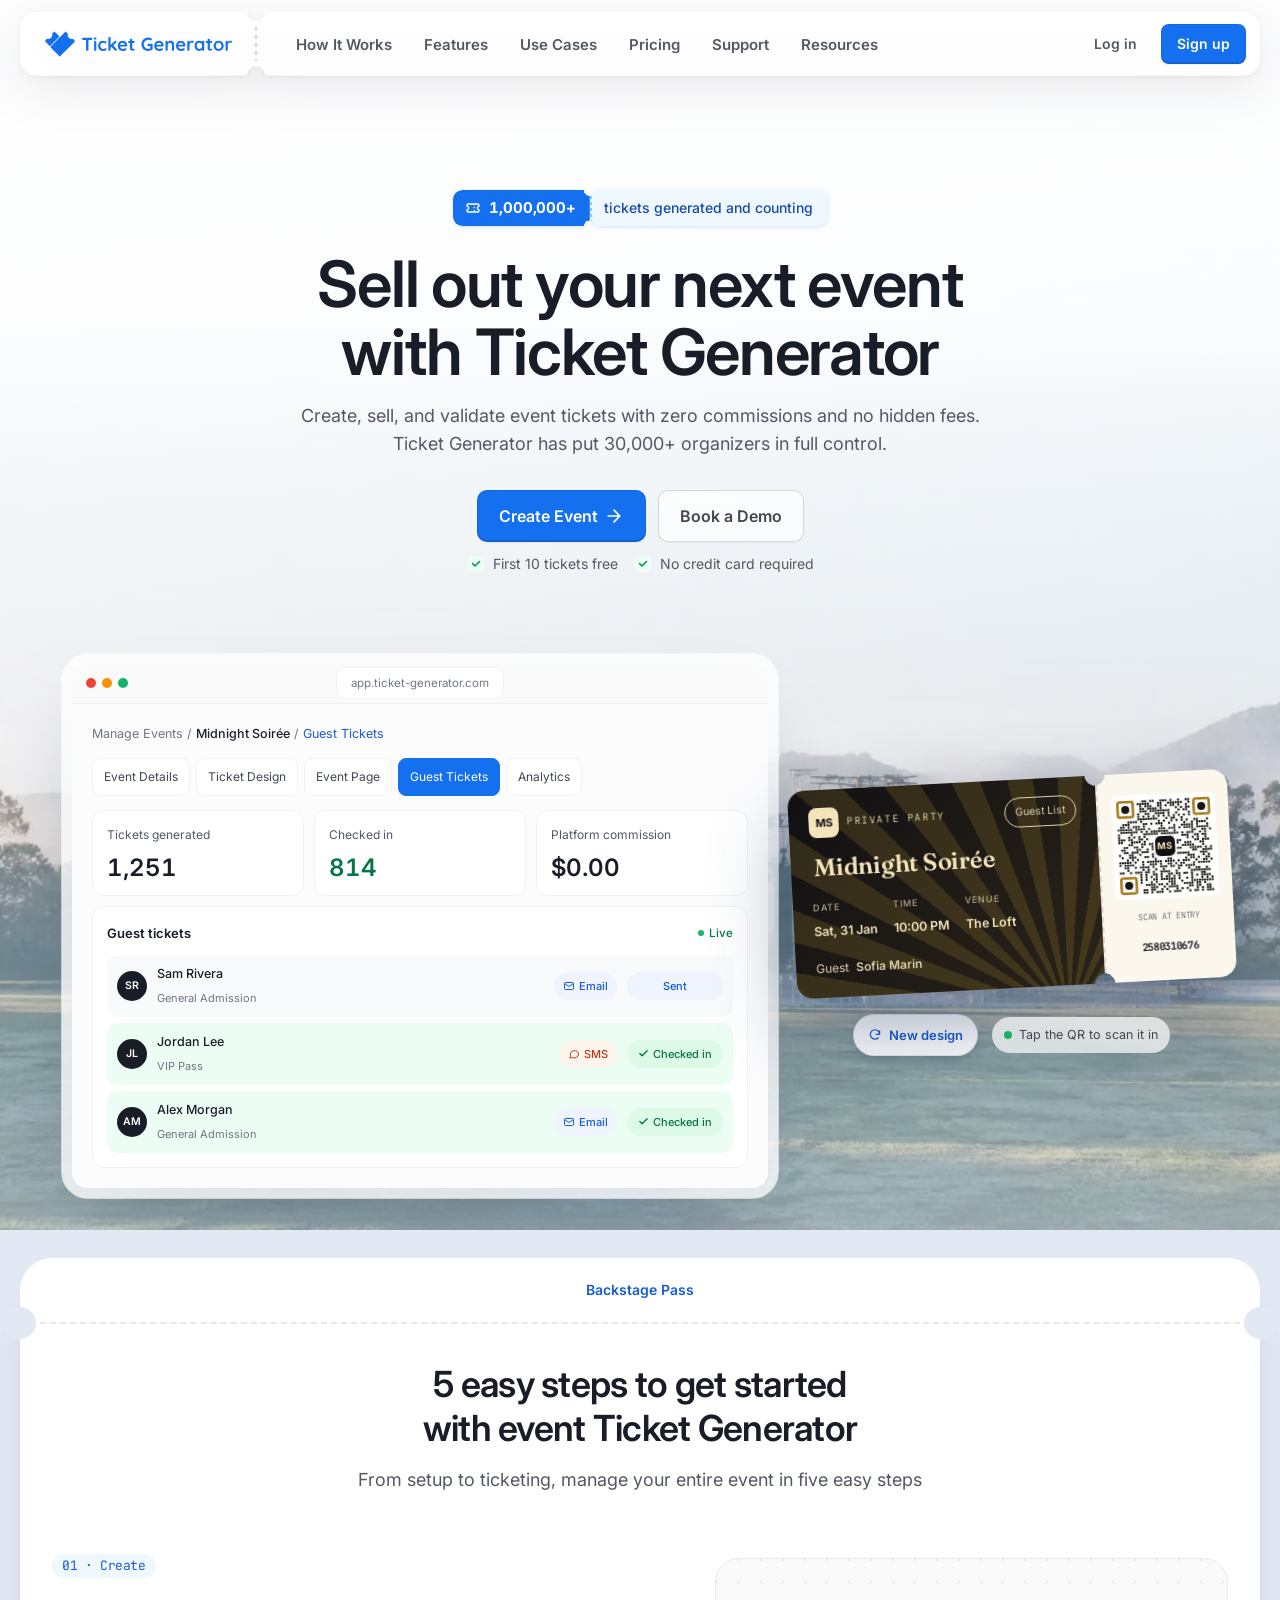
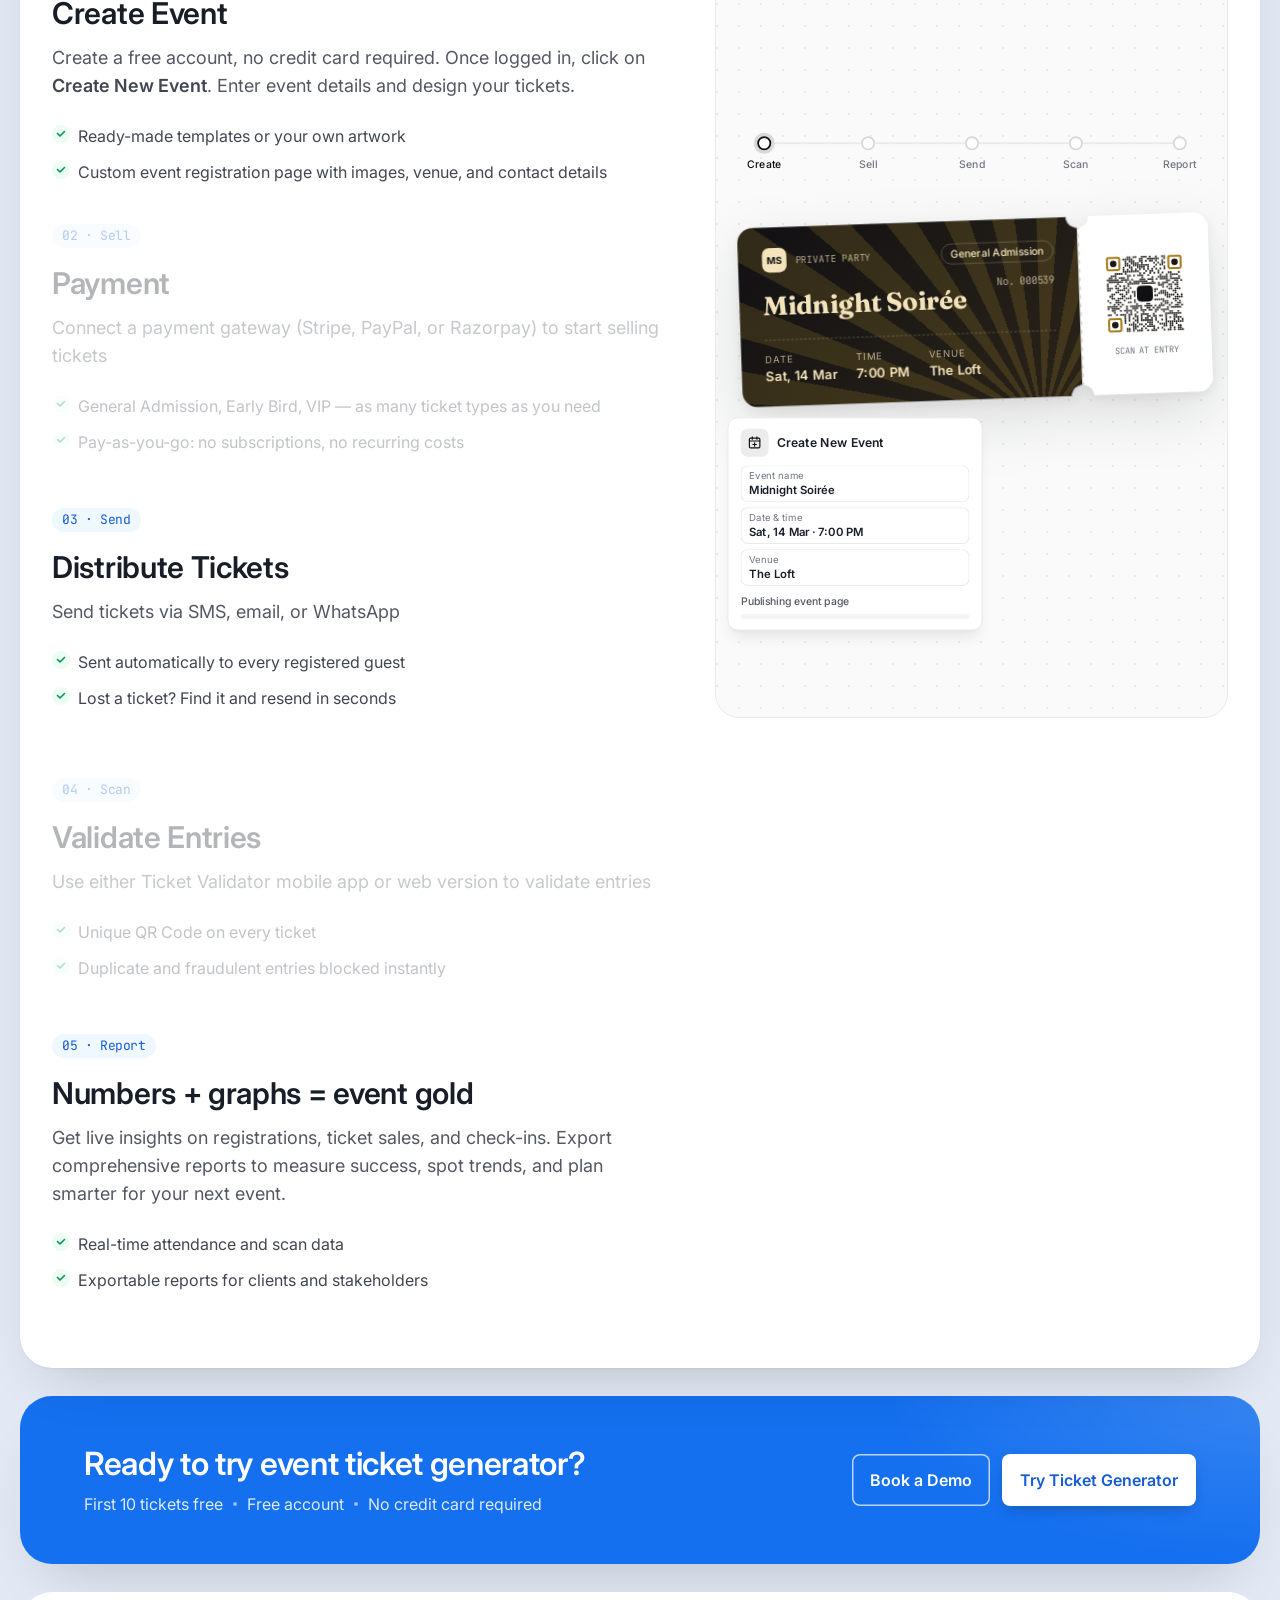
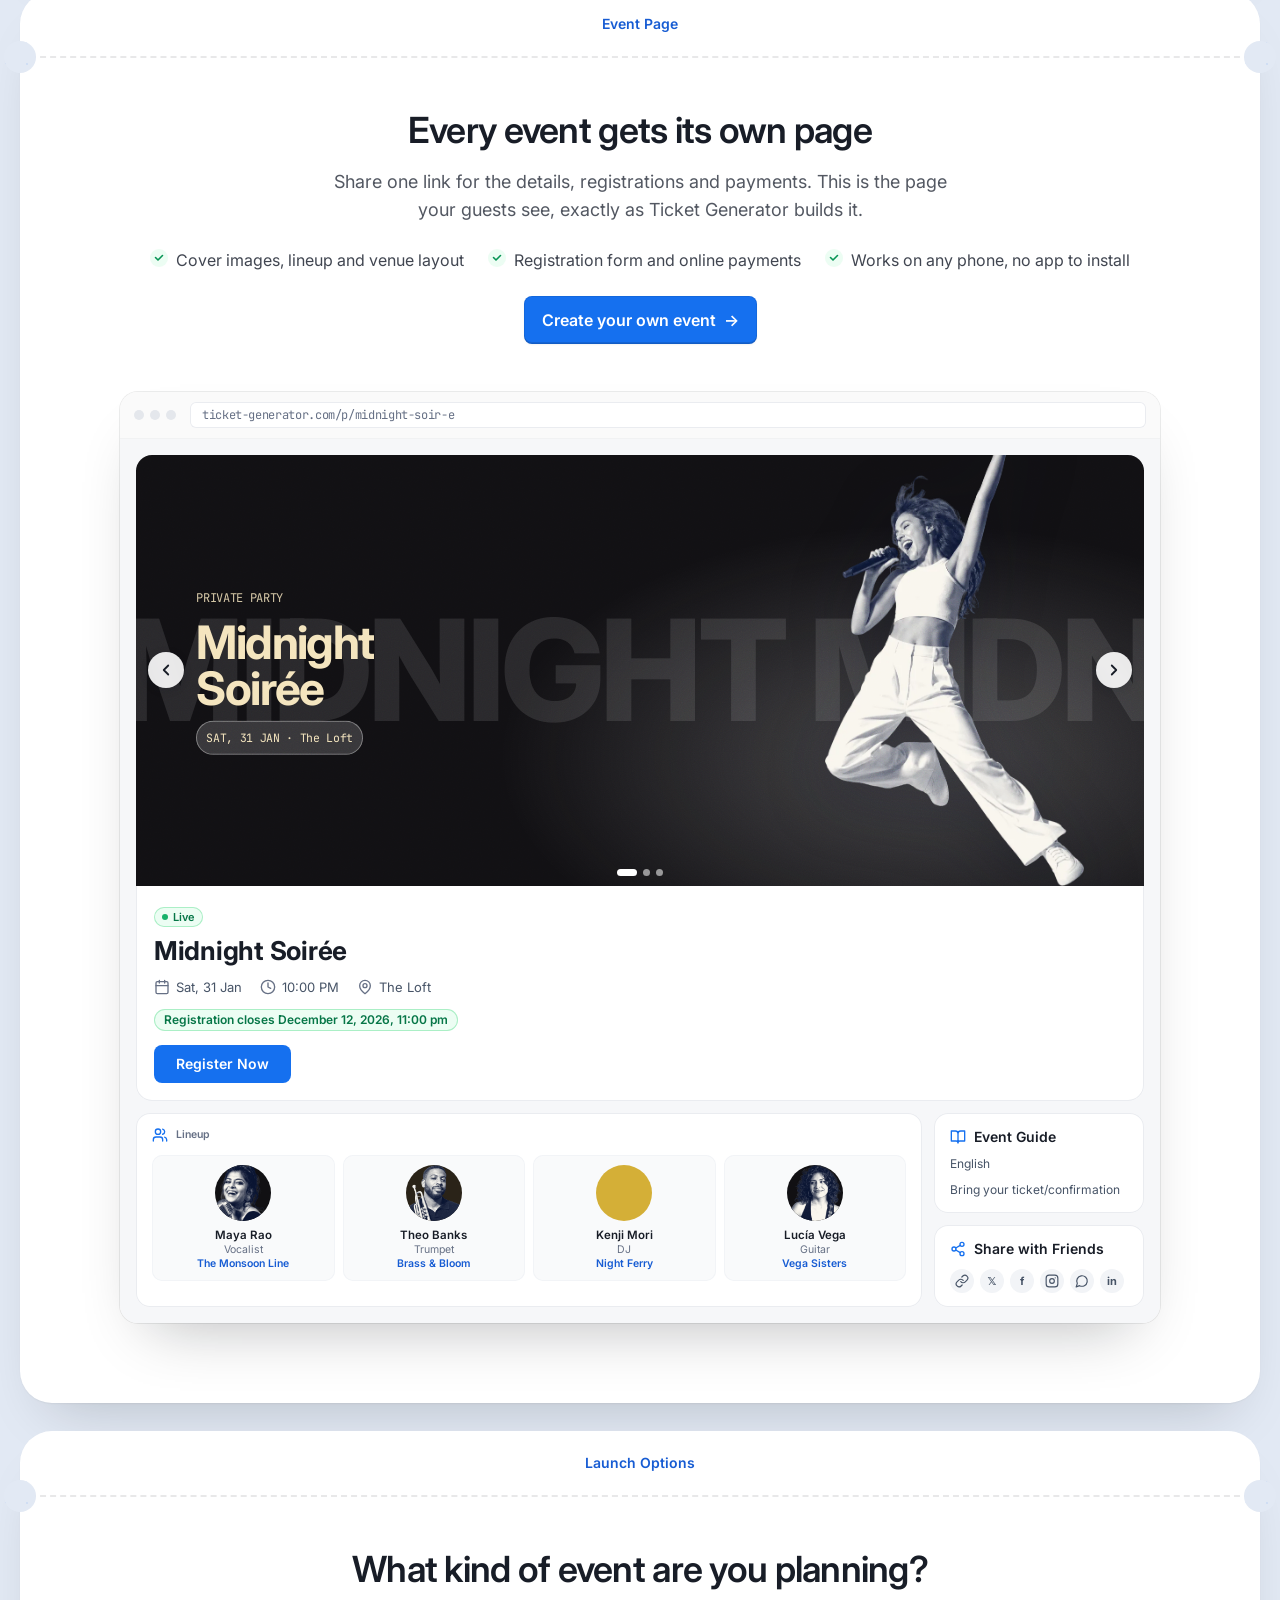
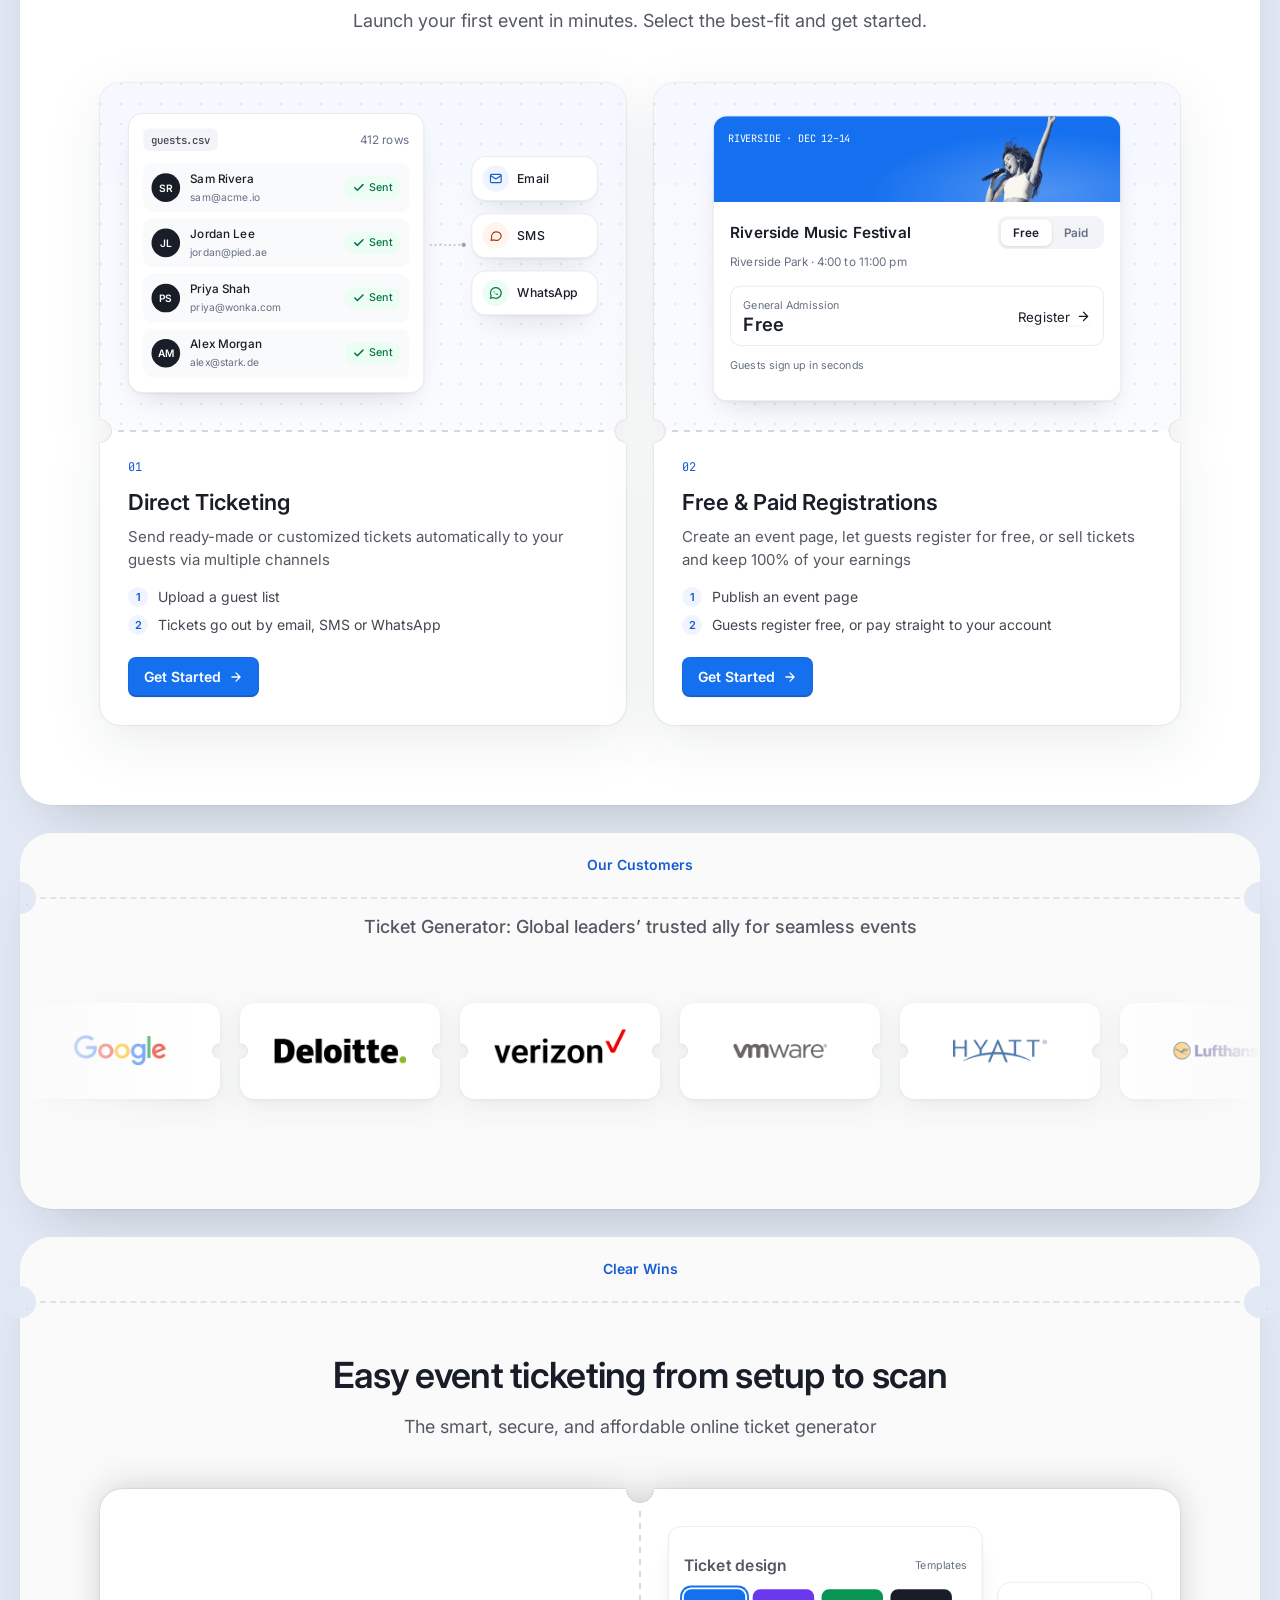
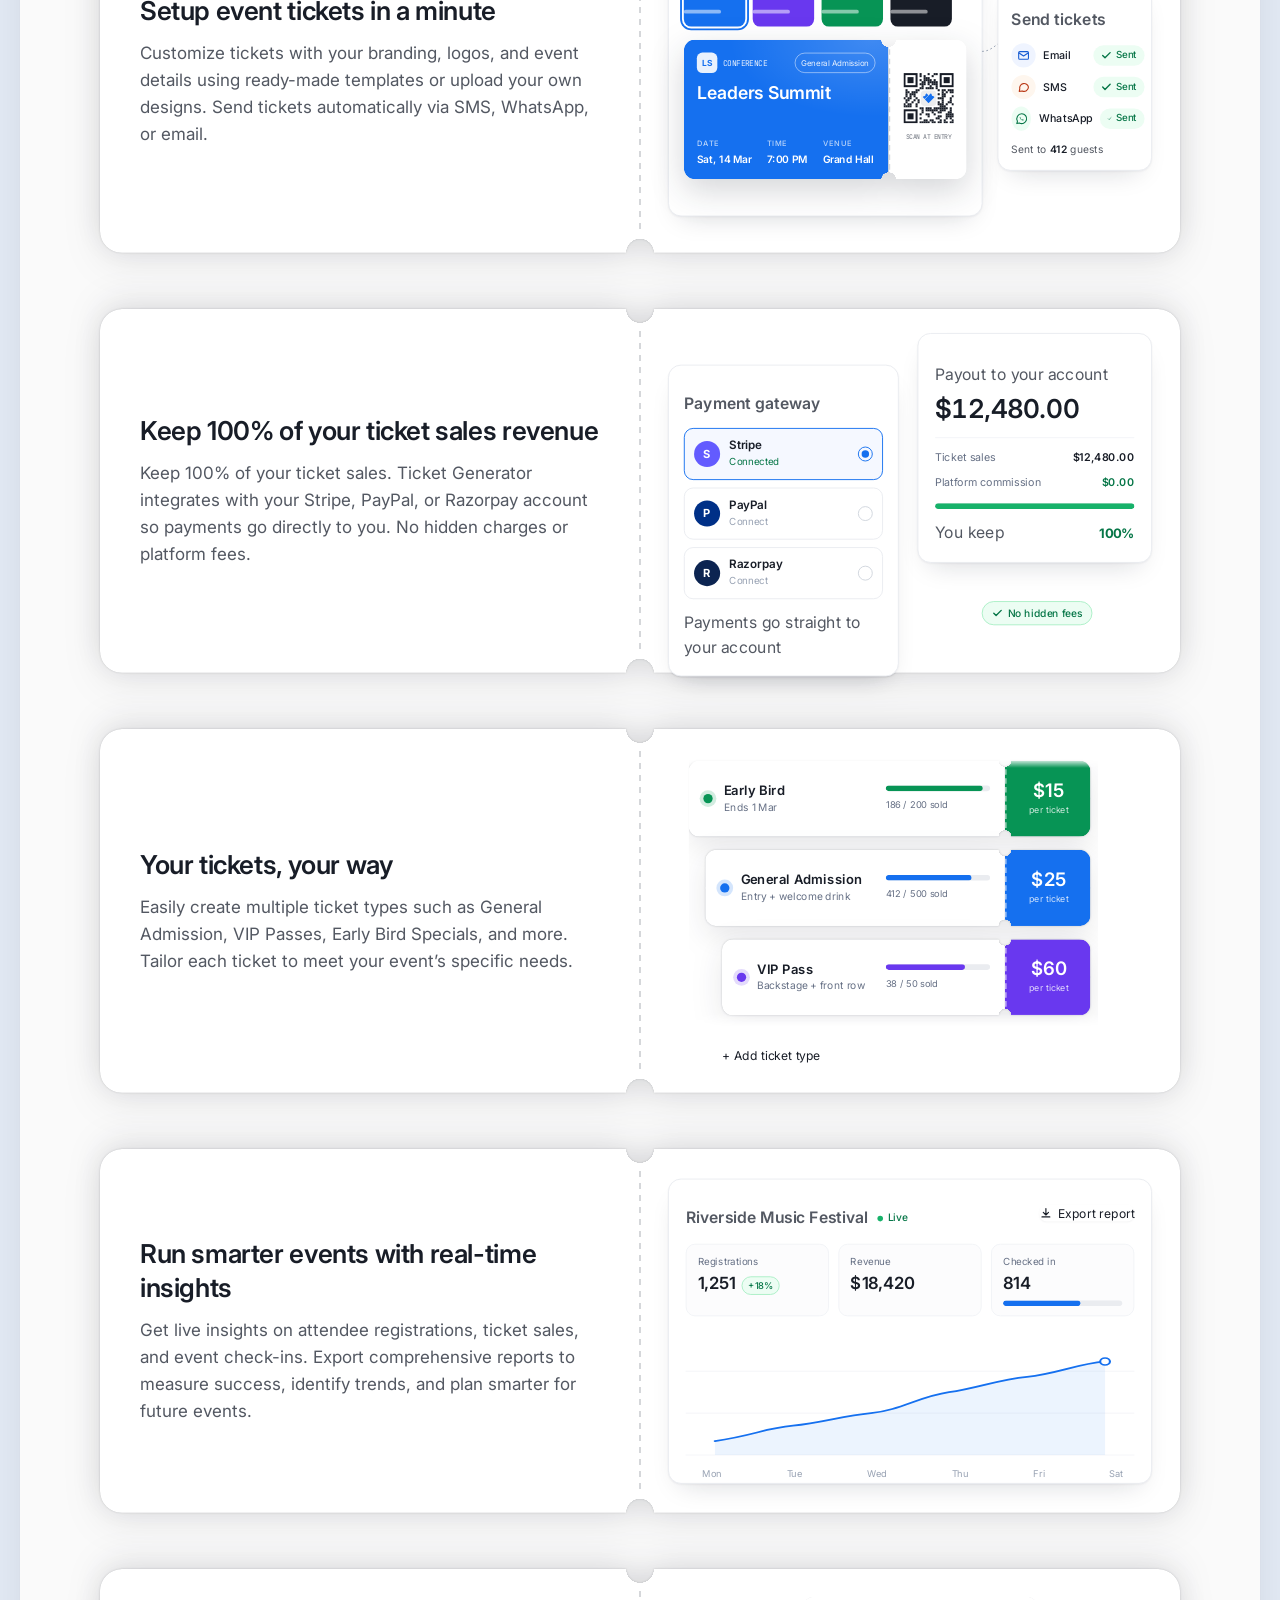
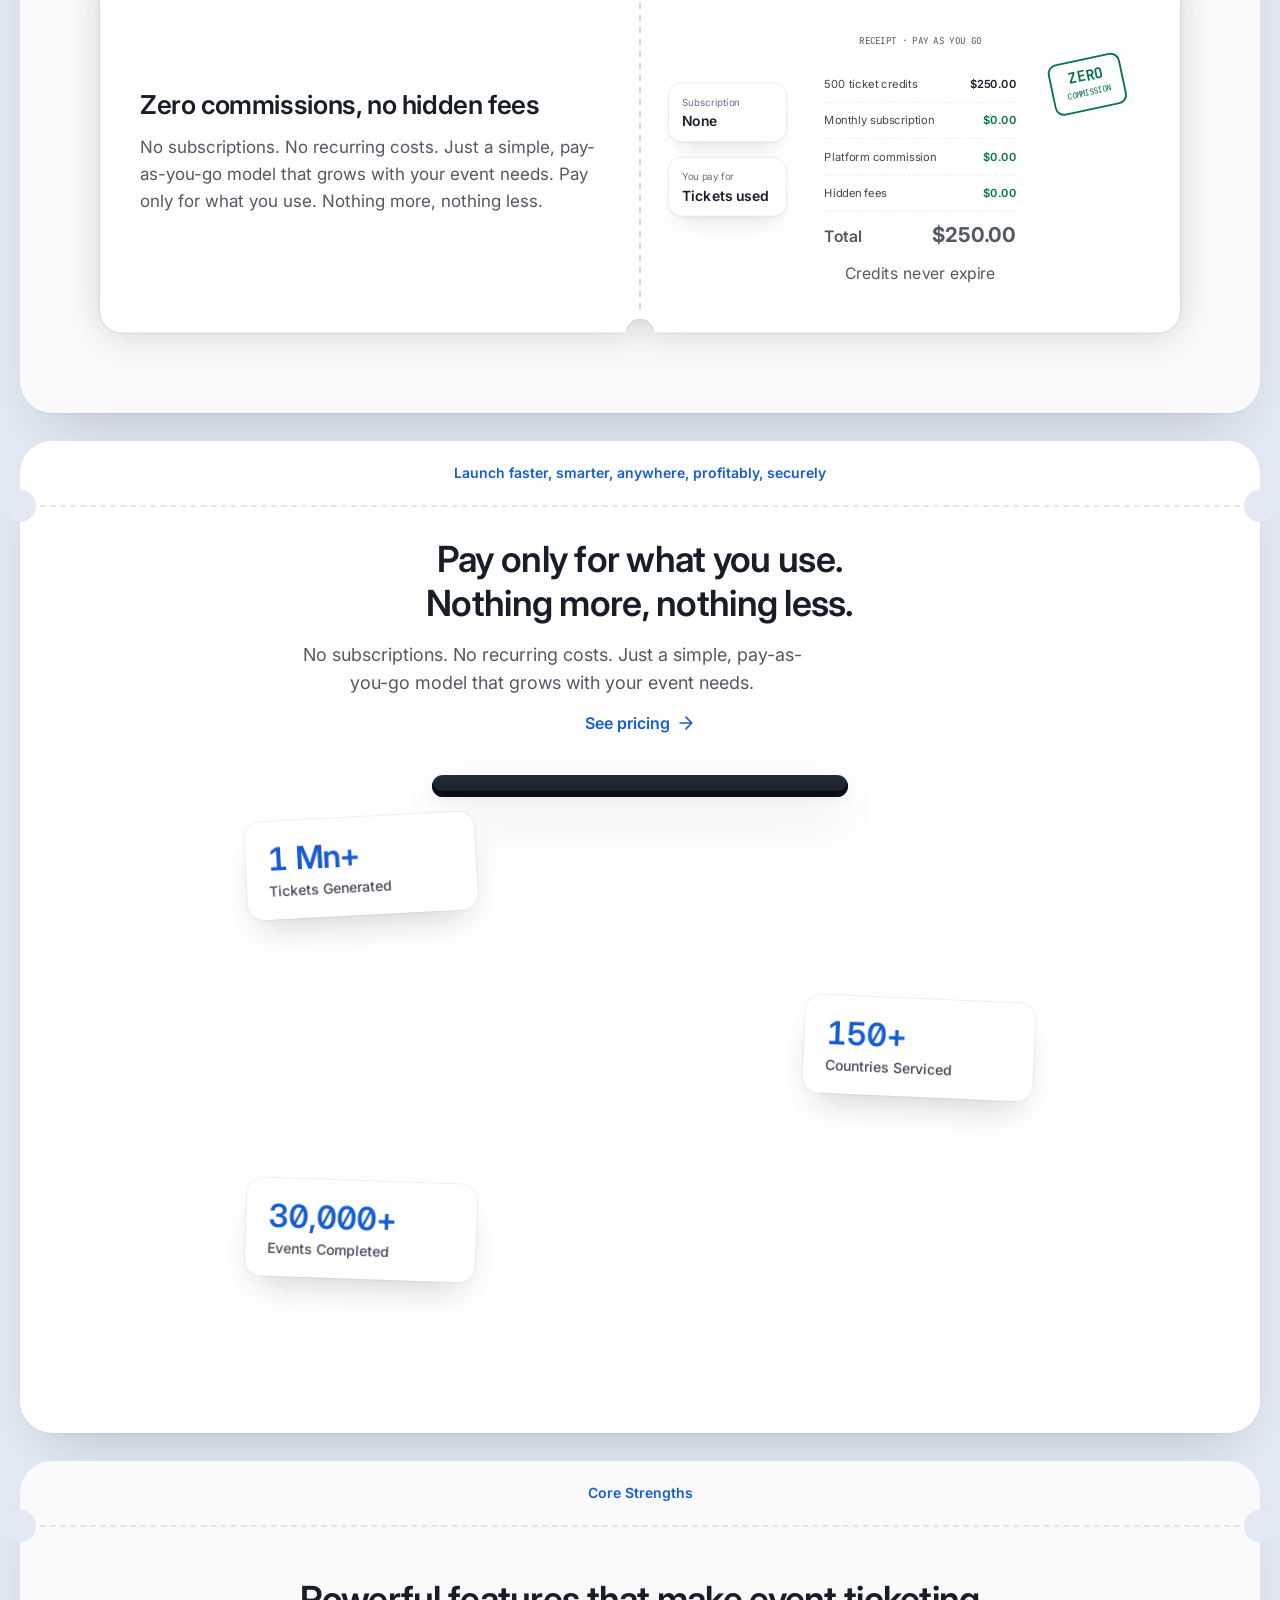
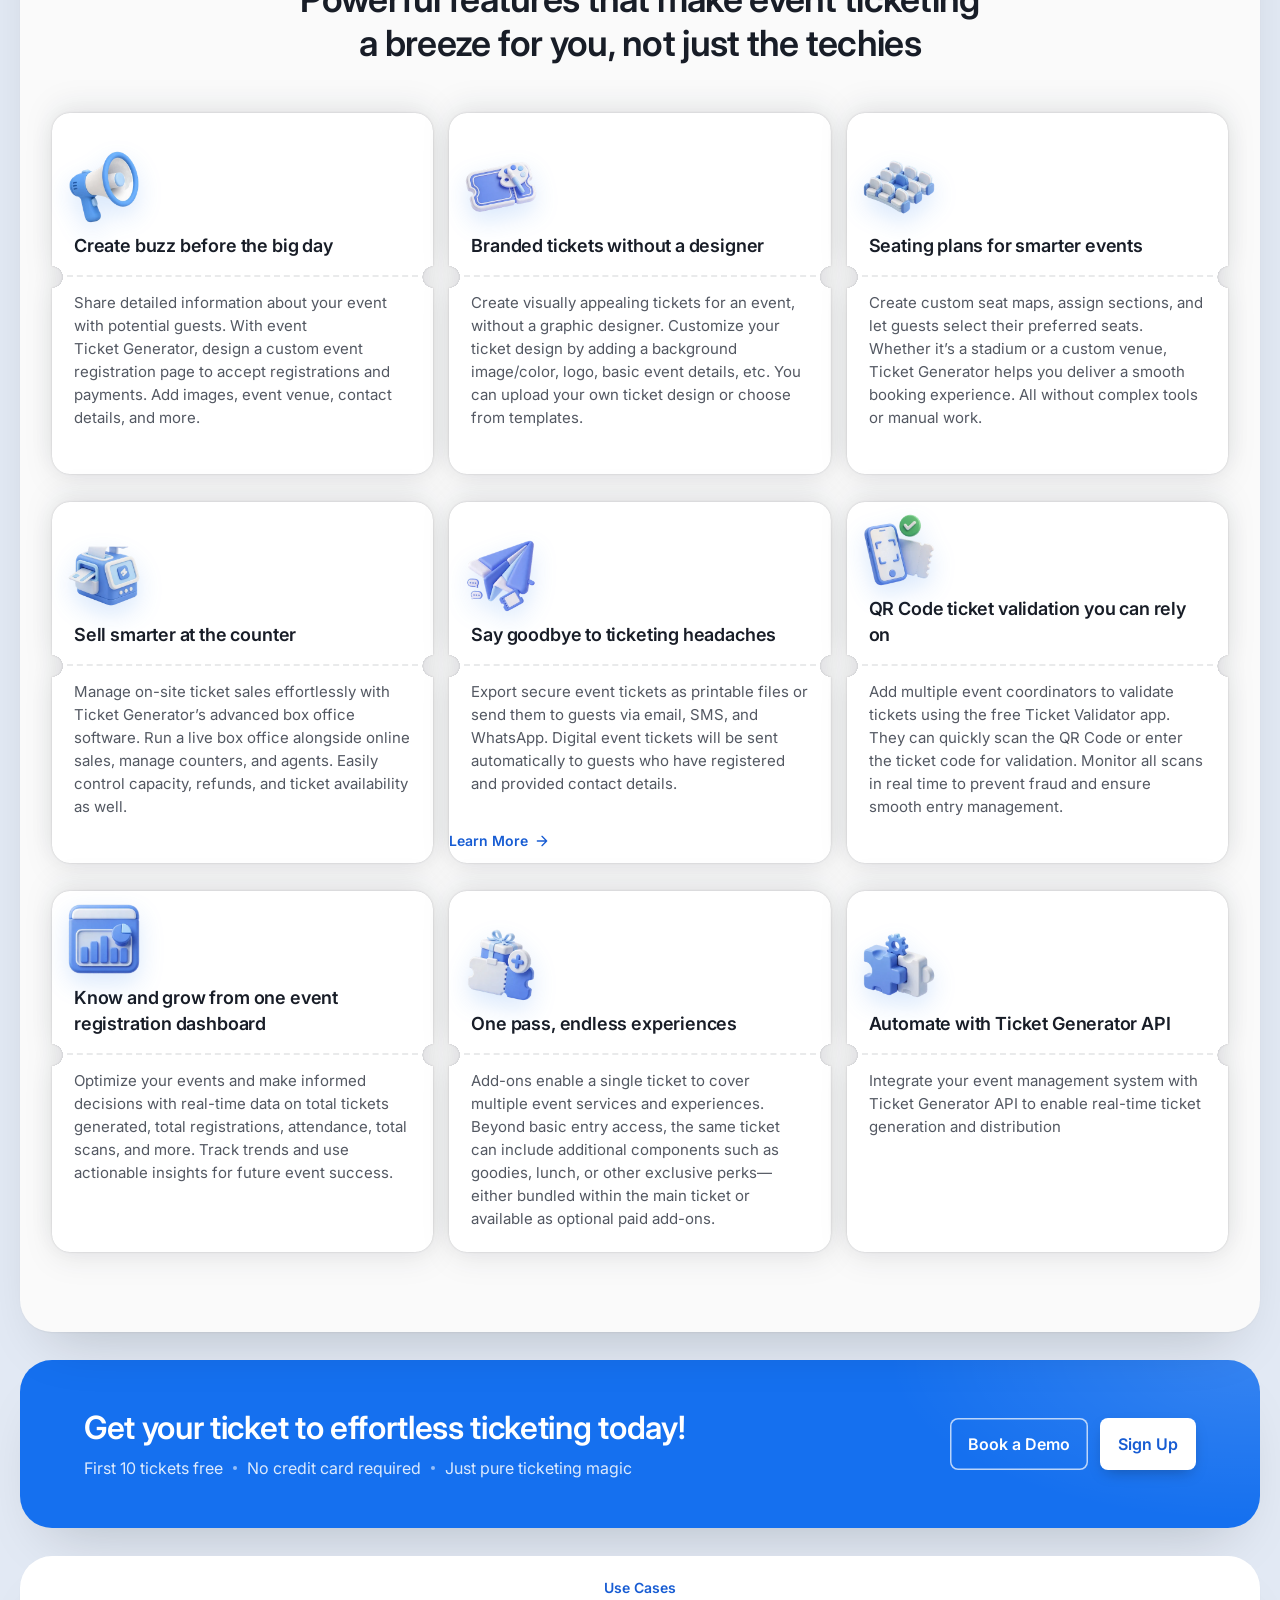
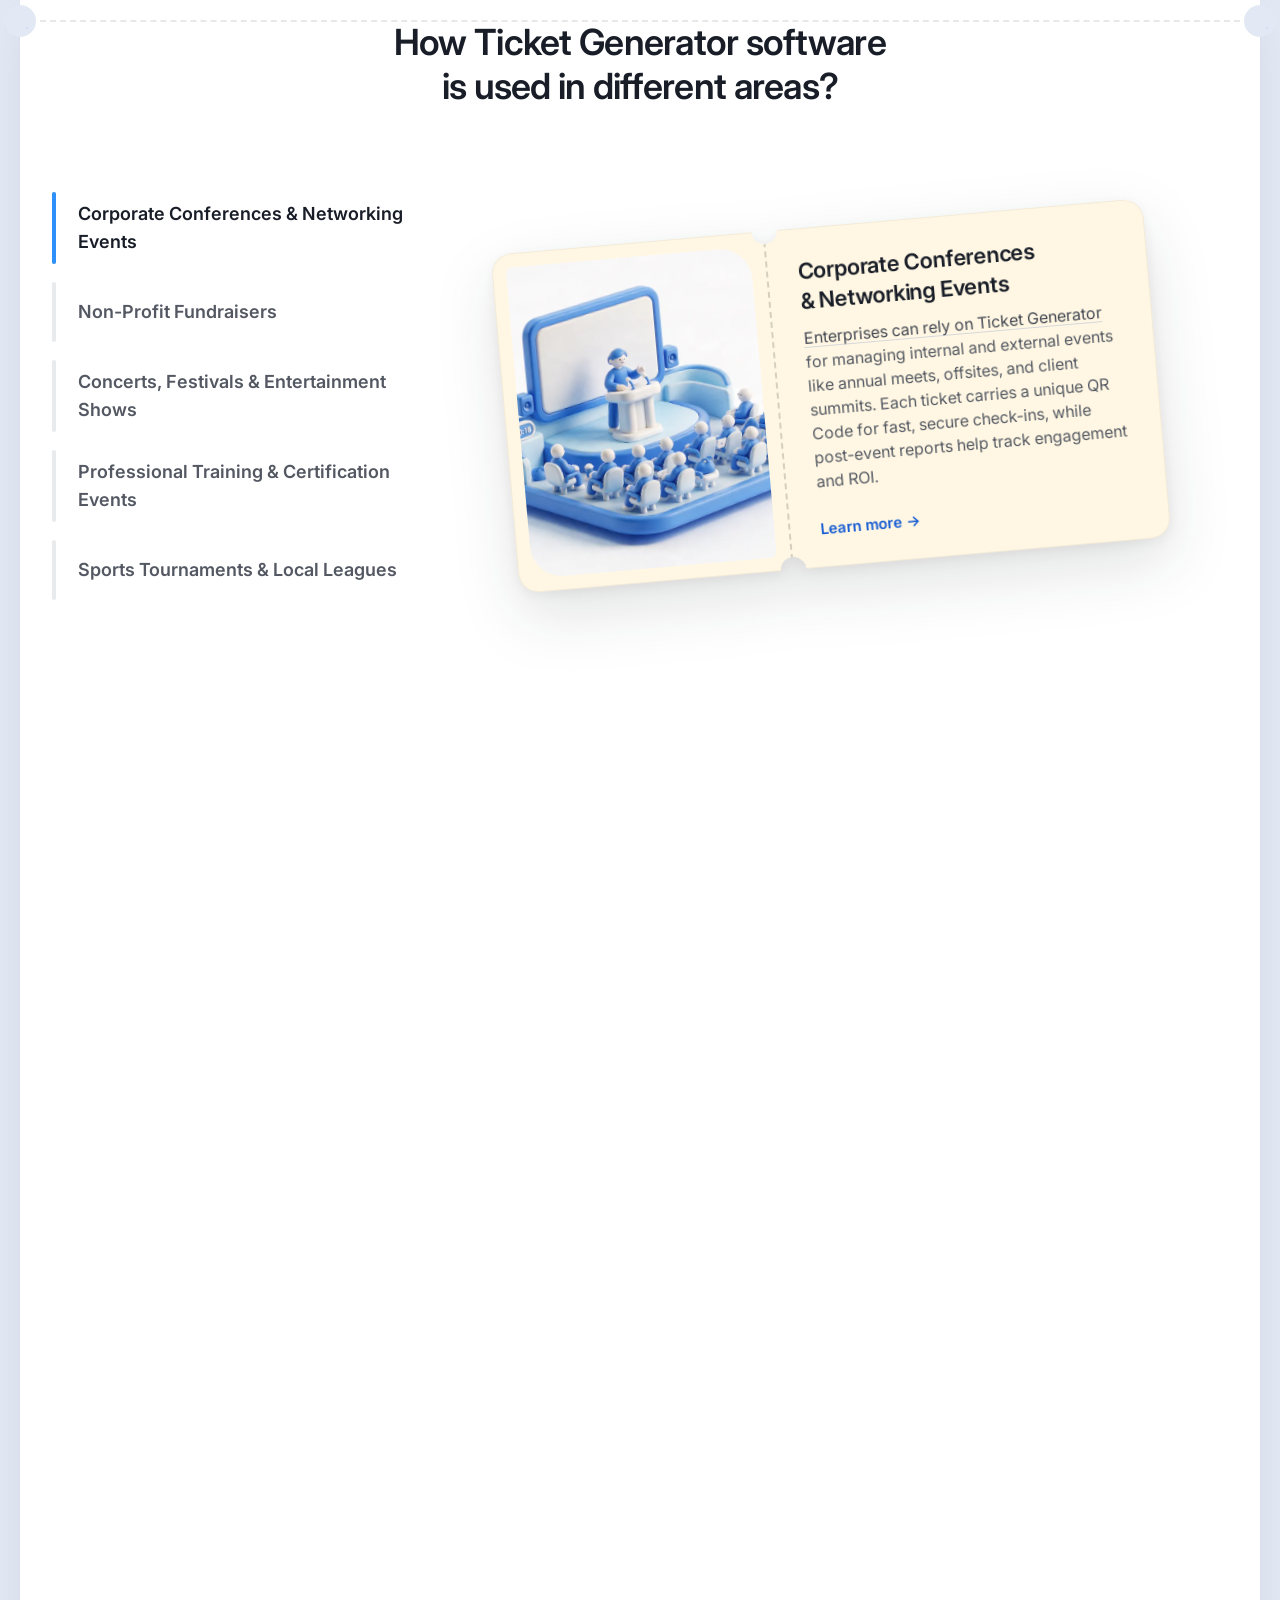
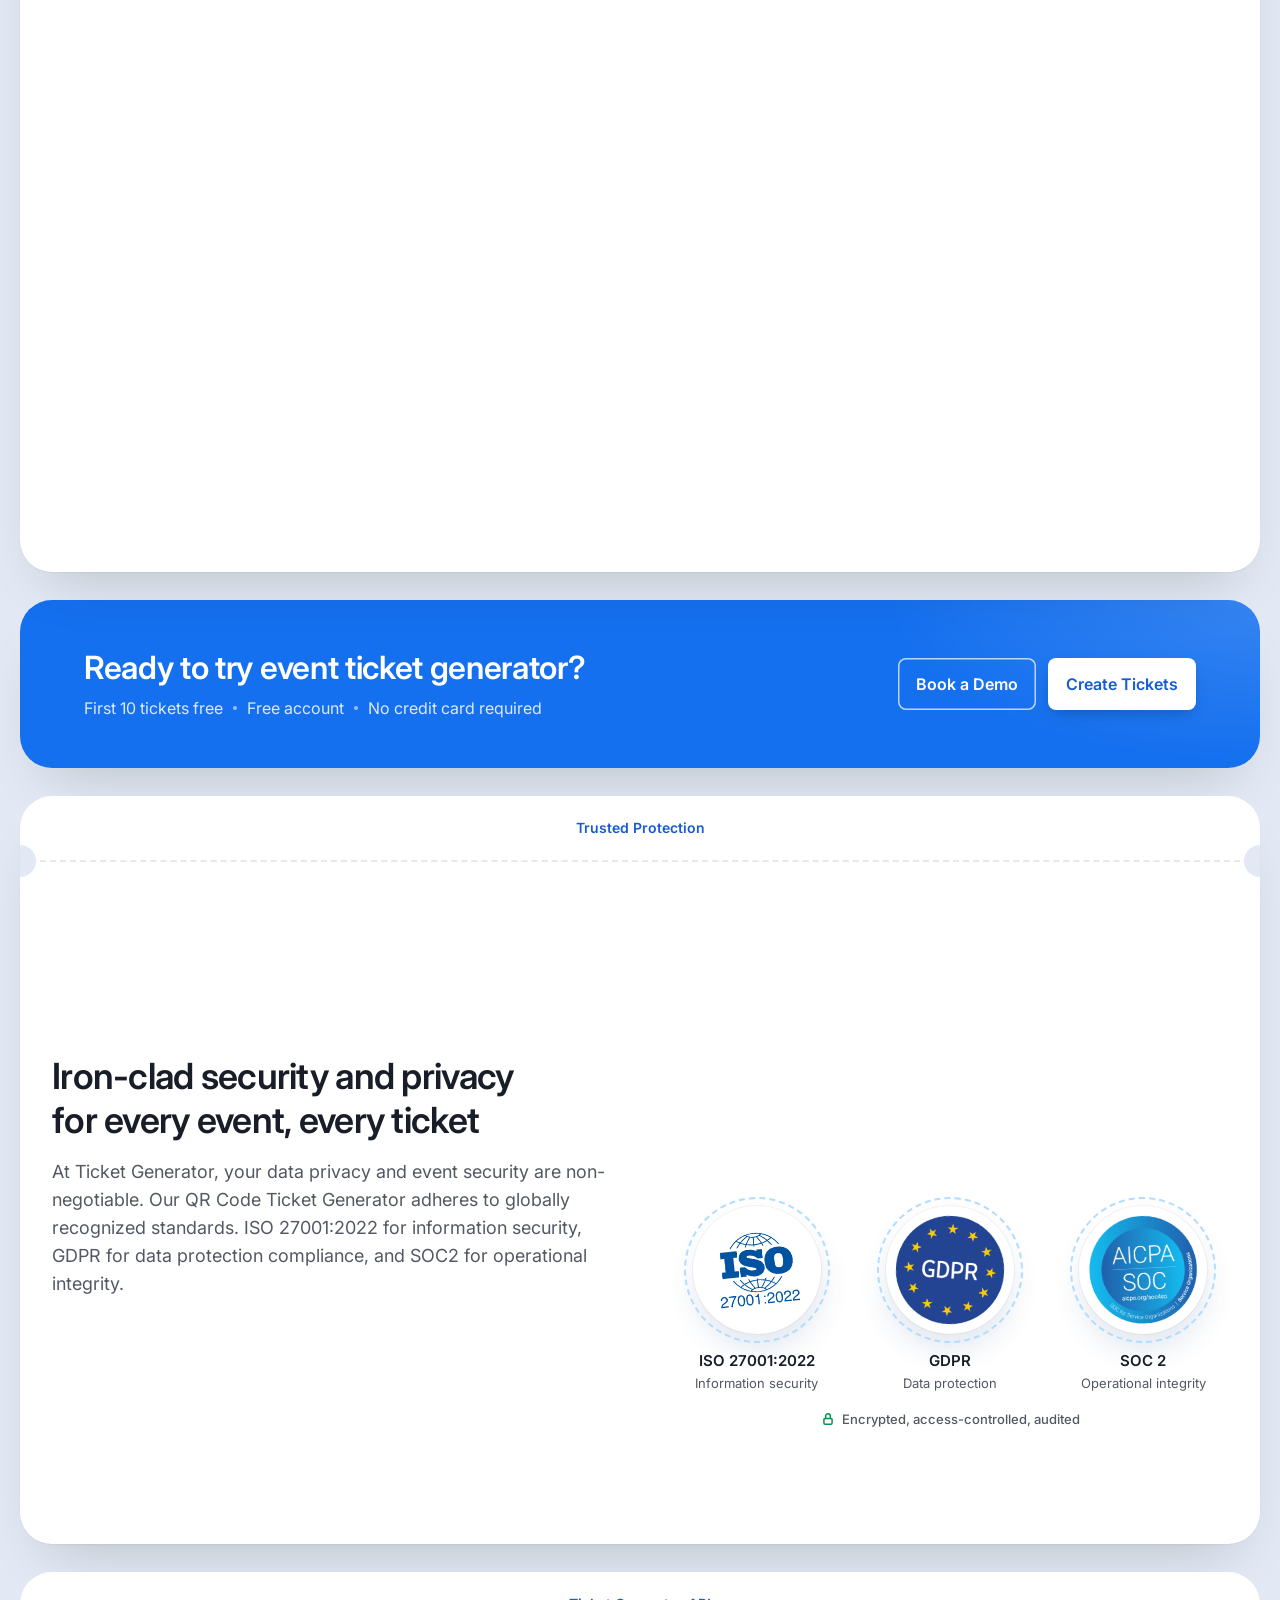
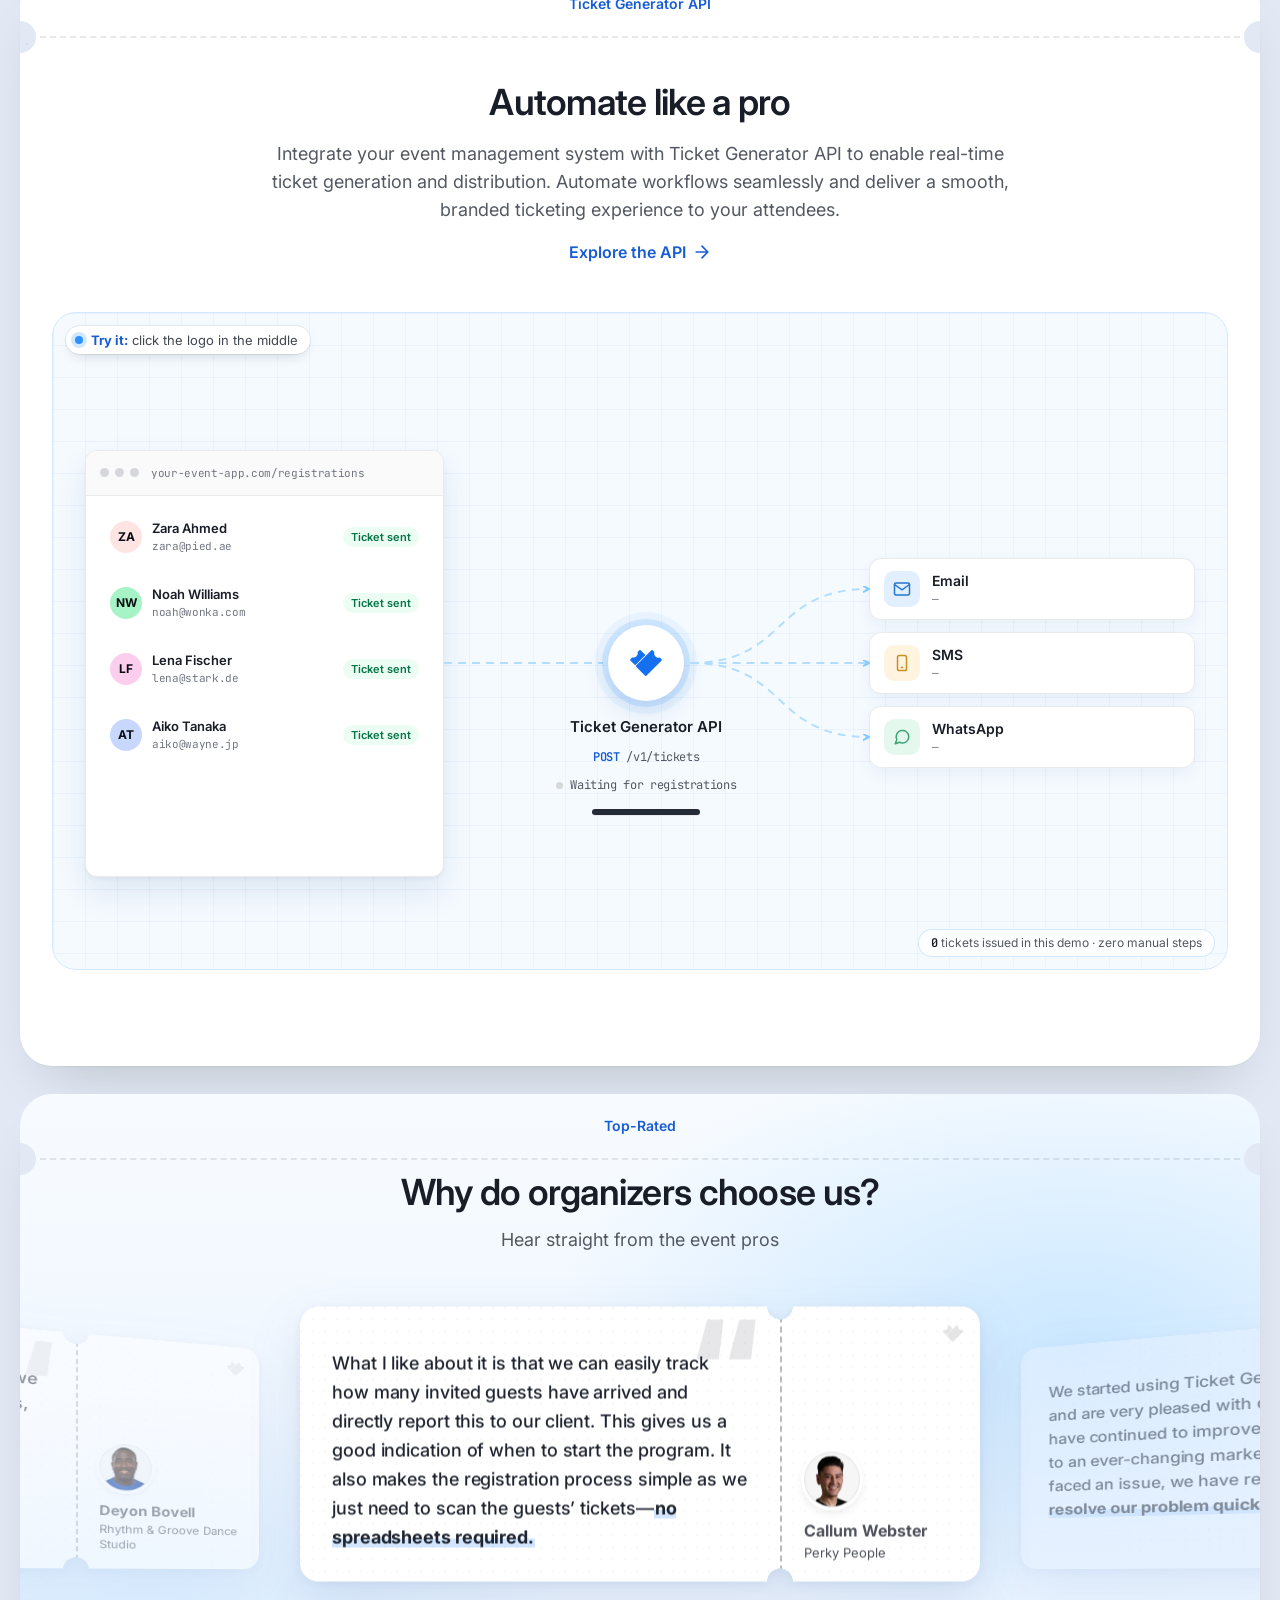
==== commit 0ba2d1a2: "Content additions (stats heading, two CTA bands, Learn More, pricing lines), clay use-case art, wide" ====
--- a/index.html
+++ b/index.html
@@ -464,7 +464,7 @@
                       <b class="ep-poster-t">Riverside<br>Music Festival</b>
                       <span class="ep-poster-d mono"><span data-ep-pdate>DEC 12–14</span> · Riverside Park</span>
                     </div>
-                    <img src="assets/eventpage/ep-singer.webp" alt="Poster: a singer leaping with her microphone, on a blue field" loading="lazy" decoding="async">
+                    <img src="assets/eventpage/ep-singer.webp" alt="Poster: a singer leaping with her microphone, on a blue field" fetchpriority="low" decoding="async">
                   </div>
                   <div class="ep-poster" style="--pc: #f26b3a">
                     <span class="ep-poster-bg" aria-hidden="true">RIVERSIDE RIVERSIDE RIVERSIDE</span>
@@ -473,7 +473,7 @@
                       <b class="ep-poster-t">Riverside<br>Music Festival</b>
                       <span class="ep-poster-d mono"><span data-ep-pdate>DEC 12–14</span> · Riverside Park</span>
                     </div>
-                    <img src="assets/eventpage/ep-dj.webp" alt="Poster: a DJ with one hand on her headphones, on an orange field" loading="lazy" decoding="async">
+                    <img src="assets/eventpage/ep-dj.webp" alt="Poster: a DJ with one hand on her headphones, on an orange field" fetchpriority="low" decoding="async">
                   </div>
                   <div class="ep-poster ep-poster--close" style="--pc: #6938ef">
                     <span class="ep-poster-bg" aria-hidden="true">RIVERSIDE RIVERSIDE RIVERSIDE</span>
@@ -482,7 +482,7 @@
                       <b class="ep-poster-t">Riverside<br>Music Festival</b>
                       <span class="ep-poster-d mono"><span data-ep-pdate>DEC 12–14</span> · Riverside Park</span>
                     </div>
-                    <img src="assets/eventpage/lu-1.webp" alt="Poster: a vocalist laughing into a vintage microphone, on a violet field" loading="lazy" decoding="async">
+                    <img src="assets/eventpage/lu-1.webp" alt="Poster: a vocalist laughing into a vintage microphone, on a violet field" fetchpriority="low" decoding="async">
                   </div>
                 </div>
                 <button type="button" class="ep-arrow ep-arrow--prev" aria-label="Previous cover image"><svg width="18" height="18" viewBox="0 0 20 20" fill="none" aria-hidden="true"><path d="M12.5 15 7.5 10l5-5" stroke="currentColor" stroke-width="2" stroke-linecap="round" stroke-linejoin="round"/></svg></button>
@@ -505,10 +505,10 @@
               <div class="ep-card ep-lineup">
                 <p class="ep-card-title"><svg width="16" height="16" viewBox="0 0 24 24" fill="none" stroke="currentColor" stroke-width="2" stroke-linecap="round" stroke-linejoin="round" aria-hidden="true"><path d="M16 21v-2a4 4 0 0 0-4-4H6a4 4 0 0 0-4 4v2"/><circle cx="9" cy="7" r="4"/><path d="M22 21v-2a4 4 0 0 0-3-3.87M16 3.13a4 4 0 0 1 0 7.75"/></svg><span data-ep-lineup>Lineup</span></p>
                 <ul>
-                    <li style="--pc: #6938ef"><span class="ep-av"><img src="assets/eventpage/lu-1.webp" alt="" loading="lazy" decoding="async"></span><b>Maya Rao</b><span>Vocalist</span><i>The Monsoon Line</i></li>
-                    <li style="--pc: #f26b3a"><span class="ep-av"><img src="assets/eventpage/lu-2.webp" alt="" loading="lazy" decoding="async"></span><b>Theo Banks</b><span>Trumpet</span><i>Brass &amp; Bloom</i></li>
-                    <li style="--pc: #1570ef"><span class="ep-av"><img src="assets/eventpage/lu-3.webp" alt="" loading="lazy" decoding="async"></span><b>Kenji Mori</b><span>DJ</span><i>Night Ferry</i></li>
-                    <li style="--pc: #079455"><span class="ep-av"><img src="assets/eventpage/lu-4.webp" alt="" loading="lazy" decoding="async"></span><b>Lucía Vega</b><span>Guitar</span><i>Vega Sisters</i></li>
+                    <li style="--pc: #6938ef"><span class="ep-av"><img src="assets/eventpage/lu-1.webp" alt="" fetchpriority="low" decoding="async"></span><b>Maya Rao</b><span>Vocalist</span><i>The Monsoon Line</i></li>
+                    <li style="--pc: #f26b3a"><span class="ep-av"><img src="assets/eventpage/lu-2.webp" alt="" fetchpriority="low" decoding="async"></span><b>Theo Banks</b><span>Trumpet</span><i>Brass &amp; Bloom</i></li>
+                    <li style="--pc: #1570ef"><span class="ep-av"><img src="assets/eventpage/lu-3.webp" alt="" fetchpriority="low" decoding="async"></span><b>Kenji Mori</b><span>DJ</span><i>Night Ferry</i></li>
+                    <li style="--pc: #079455"><span class="ep-av"><img src="assets/eventpage/lu-4.webp" alt="" fetchpriority="low" decoding="async"></span><b>Lucía Vega</b><span>Guitar</span><i>Vega Sisters</i></li>
                 </ul>
               </div>
               <div class="ep-side">
@@ -624,26 +624,26 @@
 
       <div class="roll" data-roll>
         <ul class="roll-track" data-roll-track>
-          <li><span class="lt"><img src="assets/logos/google.png" alt="Google" width="106" height="50" loading="lazy"></span></li>
-          <li><span class="lt"><img src="assets/logos/deloitte.png" alt="Deloitte" width="150" height="50" loading="lazy"></span></li>
-          <li><span class="lt"><img src="assets/logos/verizon.png" alt="Verizon" width="149" height="50" loading="lazy"></span></li>
-          <li><span class="lt"><img src="assets/logos/vmware.png" alt="VMware" width="106" height="50" loading="lazy"></span></li>
-          <li><span class="lt"><img src="assets/logos/hyatt.png" alt="Hyatt" width="106" height="50" loading="lazy"></span></li>
-          <li><span class="lt"><img src="assets/logos/lufthansa.png" alt="Lufthansa" width="106" height="50" loading="lazy"></span></li>
-          <li><span class="lt"><img src="assets/logos/volvo-group.png" alt="Volvo Group" width="46" height="50" loading="lazy"></span></li>
-          <li><span class="lt"><img src="assets/logos/unhcr.png" alt="UNHCR" width="106" height="50" loading="lazy"></span></li>
-          <li><span class="lt"><img src="assets/logos/takeda.png" alt="Takeda" width="145" height="50" loading="lazy"></span></li>
-          <li><span class="lt"><img src="assets/logos/georgia-tech.png" alt="Georgia Institute of Technology" width="106" height="50" loading="lazy"></span></li>
-          <li><span class="lt"><img src="assets/logos/nyc-health-hospitals.png" alt="NYC Health + Hospitals" width="102" height="50" loading="lazy"></span></li>
-          <li><span class="lt"><img src="assets/logos/hartford-healthcare.png" alt="Hartford HealthCare" width="107" height="50" loading="lazy"></span></li>
-          <li><span class="lt"><img src="assets/logos/nyc-public-schools.png" alt="NYC Public Schools" width="106" height="50" loading="lazy"></span></li>
-          <li><span class="lt"><img src="assets/logos/gov-western-australia.png" alt="Department of Education, Western Australia" width="51" height="50" loading="lazy"></span></li>
-          <li><span class="lt"><img src="assets/logos/almarai.png" alt="Almarai" width="73" height="50" loading="lazy"></span></li>
-          <li><span class="lt"><img src="assets/logos/kansas-city-schools.png" alt="Kansas City Public Schools" width="150" height="50" loading="lazy"></span></li>
-          <li><span class="lt"><img src="assets/logos/univ-southampton.png" alt="University of Southampton" width="146" height="50" loading="lazy"></span></li>
-          <li><span class="lt"><img src="assets/logos/lausd.png" alt="Los Angeles Unified School District" width="149" height="50" loading="lazy"></span></li>
-          <li><span class="lt"><img src="assets/logos/dekalb-county.png" alt="DeKalb County School District" width="76" height="50" loading="lazy"></span></li>
-          <li><span class="lt"><img src="assets/logos/ateneo-de-manila.png" alt="Ateneo de Manila University" width="104" height="50" loading="lazy"></span></li>
+          <li><span class="lt"><img src="assets/logos/google.png" alt="Google" width="106" height="50" fetchpriority="low"></span></li>
+          <li><span class="lt"><img src="assets/logos/deloitte.png" alt="Deloitte" width="150" height="50" fetchpriority="low"></span></li>
+          <li><span class="lt"><img src="assets/logos/verizon.png" alt="Verizon" width="149" height="50" fetchpriority="low"></span></li>
+          <li><span class="lt"><img src="assets/logos/vmware.png" alt="VMware" width="106" height="50" fetchpriority="low"></span></li>
+          <li><span class="lt"><img src="assets/logos/hyatt.png" alt="Hyatt" width="106" height="50" fetchpriority="low"></span></li>
+          <li><span class="lt"><img src="assets/logos/lufthansa.png" alt="Lufthansa" width="106" height="50" fetchpriority="low"></span></li>
+          <li><span class="lt"><img src="assets/logos/volvo-group.png" alt="Volvo Group" width="46" height="50" fetchpriority="low"></span></li>
+          <li><span class="lt"><img src="assets/logos/unhcr.png" alt="UNHCR" width="106" height="50" fetchpriority="low"></span></li>
+          <li><span class="lt"><img src="assets/logos/takeda.png" alt="Takeda" width="145" height="50" fetchpriority="low"></span></li>
+          <li><span class="lt"><img src="assets/logos/georgia-tech.png" alt="Georgia Institute of Technology" width="106" height="50" fetchpriority="low"></span></li>
+          <li><span class="lt"><img src="assets/logos/nyc-health-hospitals.png" alt="NYC Health + Hospitals" width="102" height="50" fetchpriority="low"></span></li>
+          <li><span class="lt"><img src="assets/logos/hartford-healthcare.png" alt="Hartford HealthCare" width="107" height="50" fetchpriority="low"></span></li>
+          <li><span class="lt"><img src="assets/logos/nyc-public-schools.png" alt="NYC Public Schools" width="106" height="50" fetchpriority="low"></span></li>
+          <li><span class="lt"><img src="assets/logos/gov-western-australia.png" alt="Department of Education, Western Australia" width="51" height="50" fetchpriority="low"></span></li>
+          <li><span class="lt"><img src="assets/logos/almarai.png" alt="Almarai" width="73" height="50" fetchpriority="low"></span></li>
+          <li><span class="lt"><img src="assets/logos/kansas-city-schools.png" alt="Kansas City Public Schools" width="150" height="50" fetchpriority="low"></span></li>
+          <li><span class="lt"><img src="assets/logos/univ-southampton.png" alt="University of Southampton" width="146" height="50" fetchpriority="low"></span></li>
+          <li><span class="lt"><img src="assets/logos/lausd.png" alt="Los Angeles Unified School District" width="149" height="50" fetchpriority="low"></span></li>
+          <li><span class="lt"><img src="assets/logos/dekalb-county.png" alt="DeKalb County School District" width="76" height="50" fetchpriority="low"></span></li>
+          <li><span class="lt"><img src="assets/logos/ateneo-de-manila.png" alt="Ateneo de Manila University" width="104" height="50" fetchpriority="low"></span></li>
         </ul>
       </div>
     </section>
@@ -665,7 +665,7 @@
             <div class="cw-art"><div class="sc-fit" data-fit role="img" aria-label="Pick a ticket template; the tickets go out by email, SMS and WhatsApp"><div class="sc sc-1" aria-hidden="true">
       <div class="sc-card sc1-ed">
         <p class="sc-h">Ticket design <span class="sc-muted">Templates</span></p>
-        <div class="sc1-tpls"><button type="button" class="sc-tpl is-on" style="--c:#1570ef" data-sc-tpl="#1570ef" tabindex="-1"><i></i><i></i></button><button type="button" class="sc-tpl" style="--c:#6938ef" data-sc-tpl="#6938ef" tabindex="-1"><i></i><i></i></button><button type="button" class="sc-tpl" style="--c:#079455" data-sc-tpl="#079455" tabindex="-1"><i></i><i></i></button><button type="button" class="sc-tpl" style="--c:#181d27" data-sc-tpl="#181d27" tabindex="-1"><i></i><i></i></button></div>
+        <div class="sc1-tpls"><button type="button" class="sc-tpl is-on" style="--c:#1570ef" data-sc-tpl="#1570ef" tabindex="-1" aria-label="Blue template"><i></i><i></i></button><button type="button" class="sc-tpl" style="--c:#6938ef" data-sc-tpl="#6938ef" tabindex="-1" aria-label="Purple template"><i></i><i></i></button><button type="button" class="sc-tpl" style="--c:#079455" data-sc-tpl="#079455" tabindex="-1" aria-label="Green template"><i></i><i></i></button><button type="button" class="sc-tpl" style="--c:#181d27" data-sc-tpl="#181d27" tabindex="-1" aria-label="Black template"><i></i><i></i></button></div>
         <div class="sc-tk" data-sc-ticket>
           <div class="sc-tk-main">
             <span class="sc-tk-top"><b class="sc-logo">LS</b><span class="mono">CONFERENCE</span><span class="sc-tk-type">General Admission</span></span>
@@ -724,7 +724,7 @@
             <span class="sc3-sold"><span class="sc-bar"><i class="sc-grow" style="width:76%"></i></span><small>38 / 50 sold</small></span></div>
           <div class="sc3-stub"><b>$60</b><small>per ticket</small></div>
         </div></div>
-      <span class="sc-pill sc3-add">+ Add ticket type</span></div></div></div>
+      <button type="button" class="sc-pill sc3-add" data-sc-add tabindex="-1">+ Add ticket type</button></div></div></div>
           </li>
           <li class="cw">
             <div class="cw-copy">
@@ -733,7 +733,15 @@
             </div>
             <div class="cw-art"><div class="sc-fit" data-fit role="img" aria-label="A live dashboard: registrations, revenue and check-ins, a registrations chart and an export button"><div class="sc sc-4" aria-hidden="true">
       <div class="sc-card sc4-dash">
-        <div class="sc4-head"><p class="sc-h">Riverside Music Festival <span class="sc-live"><i></i>Live</span></p><span class="sc-btn"><svg width="14" height="14" viewBox="0 0 20 20" fill="none" aria-hidden="true"><path d="M10 3v10m-4-4 4 4 4-4M4 16h12" stroke="currentColor" stroke-width="1.8" stroke-linecap="round" stroke-linejoin="round"/></svg>Export report</span></div>
+        <div class="sc4-pop" data-sc-pop hidden>
+          <div class="sc4-pop-card">
+            <span class="sc4-pdf">PDF</span>
+            <b data-sc-pop-title>Exporting report…</b>
+            <small>riverside-music-festival-report.pdf · 248 KB</small>
+            <span class="sc-bar"><i data-sc-pop-bar></i></span>
+          </div>
+        </div>
+        <div class="sc4-head"><p class="sc-h">Riverside Music Festival <span class="sc-live"><i></i>Live</span></p><button type="button" class="sc-btn sc4-export" data-sc-export tabindex="-1"><svg width="14" height="14" viewBox="0 0 20 20" fill="none" aria-hidden="true"><path d="M10 3v10m-4-4 4 4 4-4M4 16h12" stroke="currentColor" stroke-width="1.8" stroke-linecap="round" stroke-linejoin="round"/></svg>Export report</button></div>
         <div class="sc4-kpis">
           <div><small>Registrations</small><b>1,251</b><span class="sc-pill is-green">+18%</span></div>
           <div><small>Revenue</small><b>$18,420</b></div>
@@ -771,7 +779,7 @@
     <!-- ================= The numbers · stats + pay-as-you-go ================= -->
     <section class="numbers tkt" data-tkt="By the numbers" id="pricing" aria-labelledby="numbers-title" data-reveal>
       <header class="container sec-head">
-        <p class="eyebrow">Wallet-happy ticketing</p>
+        <p class="eyebrow">Launch faster, smarter, anywhere, profitably, securely</p>
         <h2 id="numbers-title">Pay only for what you use. Nothing more, nothing less.</h2>
         <p class="numbers-lede">No subscriptions. No recurring costs. Just a simple, pay-as-you-go model that grows with your event needs.</p>
         <a href="pricing.html" class="text-link numbers-link">
@@ -786,7 +794,7 @@
           <ul class="stats">
             <li class="stat">
               <span class="stat-no mono">No. 01</span>
-              <b class="stat-value mono" data-count-to="1000000" data-suffix="+">1,000,000+</b>
+              <b class="stat-value mono">1 Mn+</b>
               <span class="stat-label">Tickets Generated</span>
             </li>
             <li class="stat">
@@ -850,63 +858,64 @@
         <ul class="hf-grid">
           <li class="hf" style="--tint: #e6f0ff; --accent: #175cd3;">
             <div class="hf-top">
-              <span class="hf-icon hf-3d"><img src="assets/icons3d/event-page.webp" alt="" width="256" height="256" loading="lazy" decoding="async"></span>
+              <span class="hf-icon hf-3d"><img src="assets/icons3d/event-page.webp" alt="" width="256" height="256" fetchpriority="low" decoding="async"></span>
               <h3>Create buzz before the big day</h3>
             </div>
             <p><span class="d-only">Share detailed information about your event with potential guests. With event Ticket&nbsp;Generator, design a custom event registration page to accept registrations and payments. Add images, event venue, contact details, and more.</span><span class="m-only">Build an event page with images and venue details, and take registrations and payments on it.</span></p>
           </li>
           <li class="hf" style="--tint: #fff1dc; --accent: #b54708;">
             <div class="hf-top">
-              <span class="hf-icon hf-3d"><img src="assets/icons3d/design.webp" alt="" width="256" height="256" loading="lazy" decoding="async"></span>
+              <span class="hf-icon hf-3d"><img src="assets/icons3d/design.webp" alt="" width="256" height="256" fetchpriority="low" decoding="async"></span>
               <h3>Branded tickets without a designer</h3>
             </div>
             <p><span class="d-only">Create visually appealing tickets for an event, without a graphic designer. Customize your ticket design by adding a background image/color, logo, basic event details, etc. You can upload your own ticket design or choose from templates.</span><span class="m-only">Add your background, logo and event details, upload your own design or pick a template. No designer needed.</span></p>
           </li>
           <li class="hf" style="--tint: #e3f6ec; --accent: #067647;">
             <div class="hf-top">
-              <span class="hf-icon hf-3d"><img src="assets/icons3d/seating.webp" alt="" width="256" height="256" loading="lazy" decoding="async"></span>
+              <span class="hf-icon hf-3d"><img src="assets/icons3d/seating.webp" alt="" width="256" height="256" fetchpriority="low" decoding="async"></span>
               <h3>Seating plans for smarter events</h3>
             </div>
             <p><span class="d-only">Create custom seat maps, assign sections, and let guests select their preferred seats. Whether it’s a stadium or a custom venue, Ticket&nbsp;Generator helps you deliver a smooth booking experience. All without complex tools or manual work.</span><span class="m-only">Create custom seat maps, assign sections and let guests pick their seats, for a stadium or any custom venue.</span></p>
           </li>
           <li class="hf" style="--tint: #efeaff; --accent: #5925dc;">
             <div class="hf-top">
-              <span class="hf-icon hf-3d"><img src="assets/icons3d/boxoffice.webp" alt="" width="256" height="256" loading="lazy" decoding="async"></span>
+              <span class="hf-icon hf-3d"><img src="assets/icons3d/boxoffice.webp" alt="" width="256" height="256" fetchpriority="low" decoding="async"></span>
               <h3>Sell smarter at the counter</h3>
             </div>
             <p><span class="d-only">Manage on-site ticket sales effortlessly with Ticket&nbsp;Generator’s advanced box office software. Run a live box office alongside online sales, manage counters, and agents. Easily control capacity, refunds, and ticket availability as well.</span><span class="m-only">Run a live box office next to online sales, manage counters and agents, and control capacity and refunds.</span></p>
           </li>
           <li class="hf" style="--tint: #ffe9e3; --accent: #c4320a;">
             <div class="hf-top">
-              <span class="hf-icon hf-3d"><img src="assets/icons3d/send.webp" alt="" width="256" height="256" loading="lazy" decoding="async"></span>
+              <span class="hf-icon hf-3d"><img src="assets/icons3d/send.webp" alt="" width="256" height="256" fetchpriority="low" decoding="async"></span>
               <h3>Say goodbye to ticketing headaches</h3>
             </div>
             <p><span class="d-only">Export secure event tickets as printable files or send them to guests via email, SMS, and WhatsApp. Digital event tickets will be sent automatically to guests who have registered and provided contact details.</span><span class="m-only">Export printable tickets or send them by email, SMS and WhatsApp, automatically to every registered guest.</span></p>
+            <a class="text-link hf-more" href="https://ticket-generator.com/send-tickets">Learn More <svg width="16" height="16" viewBox="0 0 20 20" fill="none" aria-hidden="true"><path d="M4.167 10h11.666M10 4.167 15.833 10 10 15.833" stroke="currentColor" stroke-width="1.67" stroke-linecap="round" stroke-linejoin="round"/></svg></a>
           </li>
           <li class="hf" style="--tint: #e6f0ff; --accent: #175cd3;">
             <div class="hf-top">
-              <span class="hf-icon hf-3d"><img src="assets/icons3d/scan.webp" alt="" width="256" height="256" loading="lazy" decoding="async"></span>
+              <span class="hf-icon hf-3d"><img src="assets/icons3d/scan.webp" alt="" width="256" height="256" fetchpriority="low" decoding="async"></span>
               <h3>QR Code ticket validation you can rely on</h3>
             </div>
             <p><span class="d-only">Add multiple event coordinators to validate tickets using the free Ticket Validator app. They can quickly scan the QR Code or enter the ticket code for validation. Monitor all scans in real time to prevent fraud and ensure smooth entry management.</span><span class="m-only">Coordinators scan QR Codes with the free Ticket Validator app, and you watch every scan live to stop fraud.</span></p>
           </li>
           <li class="hf" style="--tint: #fff1dc; --accent: #b54708;">
             <div class="hf-top">
-              <span class="hf-icon hf-3d"><img src="assets/icons3d/analytics.webp" alt="" width="256" height="256" loading="lazy" decoding="async"></span>
+              <span class="hf-icon hf-3d"><img src="assets/icons3d/analytics.webp" alt="" width="256" height="256" fetchpriority="low" decoding="async"></span>
               <h3>Know and grow from one event registration dashboard</h3>
             </div>
             <p><span class="d-only">Optimize your events and make informed decisions with real-time data on total tickets generated, total registrations, attendance, total scans, and more. Track trends and use actionable insights for future event success.</span><span class="m-only">See tickets generated, registrations, attendance and scans in real time, and spot trends for your next event.</span></p>
           </li>
           <li class="hf" style="--tint: #e3f6ec; --accent: #067647;">
             <div class="hf-top">
-              <span class="hf-icon hf-3d"><img src="assets/icons3d/addons.webp" alt="" width="256" height="256" loading="lazy" decoding="async"></span>
+              <span class="hf-icon hf-3d"><img src="assets/icons3d/addons.webp" alt="" width="256" height="256" fetchpriority="low" decoding="async"></span>
               <h3>One pass, endless experiences</h3>
             </div>
             <p><span class="d-only">Add-ons enable a single ticket to cover multiple event services and experiences. Beyond basic entry access, the same ticket can include additional components such as goodies, lunch, or other exclusive perks—either bundled within the main ticket or available as optional paid add-ons.</span><span class="m-only">Add-ons let one ticket cover goodies, lunch or exclusive perks, bundled in or sold as optional extras.</span></p>
           </li>
           <li class="hf" style="--tint: #efeaff; --accent: #5925dc;">
             <div class="hf-top">
-              <span class="hf-icon hf-3d"><img src="assets/icons3d/api.webp" alt="" width="256" height="256" loading="lazy" decoding="async"></span>
+              <span class="hf-icon hf-3d"><img src="assets/icons3d/api.webp" alt="" width="256" height="256" fetchpriority="low" decoding="async"></span>
               <h3>Automate with Ticket&nbsp;Generator API</h3>
             </div>
             <p><span class="d-only">Integrate your event management system with Ticket&nbsp;Generator API to enable real-time ticket generation and distribution</span><span class="m-only">Connect your event system to the Ticket&nbsp;Generator API to generate and send branded tickets in real time.</span></p>
@@ -916,6 +925,21 @@
     </section>
 
     <!-- ================= Use cases · a pile of tickets, one lands per scroll step ================= -->
+    <section class="cta-band" aria-labelledby="cta-features-title">
+      <div class="container">
+        <div class="j-end">
+          <div>
+            <h3 id="cta-features-title">Get your ticket to effortless ticketing today!</h3>
+            <p class="j-end-meta"><span>First 10 tickets free</span><i></i><span>No credit card required</span><i></i><span>Just pure ticketing magic</span></p>
+          </div>
+          <div class="j-end-cta">
+            <a href="demo.html" class="btn btn-secondary btn-lg">Book a Demo</a>
+            <a href="https://tg-full-revamp.vercel.app/signup" class="btn btn-primary btn-lg">Sign Up</a>
+          </div>
+        </div>
+      </div>
+    </section>
+
     <section class="uc tkt" id="use-cases" aria-labelledby="uc-title" data-tkt="Use cases" data-uc>
       <header class="container sec-head">
         <p class="eyebrow">Use Cases</p>
@@ -938,7 +962,7 @@
             <div class="uc-pile" data-uc-pile>
               <article class="uct is-in" style="--paper: #fff7e3; --r: -5deg; --x: -10px; --y: 8px; --from-r: 14deg;" data-uct>
                 <div class="uct-body">
-                  <div class="uct-media"><img src="assets/usecases/corporate.webp" alt="A speaker on a bright conference stage with the audience in the foreground" width="1200" height="800" loading="lazy" decoding="async"></div>
+                  <div class="uct-media"><img src="assets/usecases/corporate.webp" alt="Clay illustration of a conference: a speaker at a podium and rows of seated guests" width="1200" height="800" fetchpriority="low" decoding="async"></div>
                   <div class="uct-main">
                     <h3 class="uct-title">Corporate Conferences &amp; Networking Events</h3>
                     <p class="uct-desc"><a href="https://ticket-generator.com/corporate-event-industry">Enterprises can rely on Ticket&nbsp;Generator</a> for managing internal and external events like annual meets, offsites, and client summits. Each ticket carries a unique QR Code for fast, secure check-ins, while post-event reports help track engagement and ROI.</p>
@@ -949,7 +973,7 @@
 
               <article class="uct" style="--paper: #e9f7ef; --r: 4deg; --x: 14px; --y: -6px; --from-r: -16deg;" data-uct>
                 <div class="uct-body">
-                  <div class="uct-media"><img src="assets/usecases/nonprofit.webp" alt="Guests arriving at a candle-lit charity gala" width="1200" height="800" loading="lazy" decoding="async"></div>
+                  <div class="uct-media"><img src="assets/usecases/nonprofit.webp" alt="Clay illustration of a charity dinner: round tables, a donation jar and balloons" width="1200" height="800" fetchpriority="low" decoding="async"></div>
                   <div class="uct-main">
                     <h3 class="uct-title">Non-Profit Fundraisers</h3>
                     <p class="uct-desc"><a href="https://ticket-generator.com/entertainment-industry">NGOs</a> can leverage QR Code Ticket&nbsp;Generator to run charity events, awareness campaigns, and donor galas. Issue tickets with QR Codes to track attendee engagement. Built-in data collection helps capture donor details and follow up post-event.</p>
@@ -960,7 +984,7 @@
 
               <article class="uct" style="--paper: #fff0e9; --r: -2deg; --x: -4px; --y: 14px; --from-r: 18deg;" data-uct>
                 <div class="uct-body">
-                  <div class="uct-media"><img src="assets/usecases/concerts.webp" alt="A festival crowd with raised hands in front of the main stage at golden hour" width="1200" height="800" loading="lazy" decoding="async"></div>
+                  <div class="uct-media"><img src="assets/usecases/concerts.webp" alt="Clay illustration of a music festival: a singer on stage and a cheering crowd" width="1200" height="800" fetchpriority="low" decoding="async"></div>
                   <div class="uct-main">
                     <h3 class="uct-title">Concerts, Festivals &amp; Entertainment Shows</h3>
                     <p class="uct-desc">From indie music nights to large-scale film screenings, <a href="https://ticket-generator.com/entertainment-industry">entertainment organizers</a> can rely on online Ticket&nbsp;Generator to create branded, scannable tickets. Distribute them via email, SMS, or WhatsApp, validate them at entry points, and avoid ticket fraud.</p>
@@ -971,7 +995,7 @@
 
               <article class="uct" style="--paper: #f2efff; --r: 6deg; --x: 10px; --y: 4px; --from-r: -12deg;" data-uct>
                 <div class="uct-body">
-                  <div class="uct-media"><img src="assets/usecases/training.webp" alt="A trainer at a whiteboard with a small group of learners at laptops" width="1200" height="800" loading="lazy" decoding="async"></div>
+                  <div class="uct-media"><img src="assets/usecases/training.webp" alt="Clay illustration of a training workshop: a trainer at a whiteboard and learners at laptops" width="1200" height="800" fetchpriority="low" decoding="async"></div>
                   <div class="uct-main">
                     <h3 class="uct-title">Professional Training &amp; Certification Events</h3>
                     <p class="uct-desc"><a href="https://ticket-generator.com/professional-training-industry">Training providers and consultants</a> can create secure, personalized tickets for skill-building workshops and certification programs. They can track attendee presence, issue post-event credentials, and maintain accurate participation records with ease.</p>
@@ -982,7 +1006,7 @@
 
               <article class="uct" style="--paper: #e9f3ff; --r: -4deg; --x: -12px; --y: -4px; --from-r: 15deg;" data-uct>
                 <div class="uct-body">
-                  <div class="uct-media"><img src="assets/usecases/sports.webp" alt="Players mid-match on a local football pitch with families in the stands" width="1200" height="800" loading="lazy" decoding="async"></div>
+                  <div class="uct-media"><img src="assets/usecases/sports.webp" alt="Clay illustration of a local football match with fans in the stands and an entry gate" width="1200" height="800" fetchpriority="low" decoding="async"></div>
                   <div class="uct-main">
                     <h3 class="uct-title">Sports Tournaments &amp; Local Leagues</h3>
                     <p class="uct-desc">Local clubs, <a href="https://ticket-generator.com/education-industry">schools</a>, and amateur sports leagues can use Ticket&nbsp;Generator software to issue entry passes, sell tickets online, and track attendance. Organizers can control access to specific stands or zones and ensure smooth check-ins on match day.</p>
@@ -998,6 +1022,21 @@
     </section>
 
     <!-- ================= Security ================= -->
+    <section class="cta-band" aria-labelledby="cta-usecases-title">
+      <div class="container">
+        <div class="j-end">
+          <div>
+            <h3 id="cta-usecases-title">Ready to try event ticket generator?</h3>
+            <p class="j-end-meta"><span>First 10 tickets free</span><i></i><span>Free account</span><i></i><span>No credit card required</span></p>
+          </div>
+          <div class="j-end-cta">
+            <a href="demo.html" class="btn btn-secondary btn-lg">Book a Demo</a>
+            <a href="https://tg-full-revamp.vercel.app/signup" class="btn btn-primary btn-lg">Create Tickets</a>
+          </div>
+        </div>
+      </div>
+    </section>
+
     <section class="trust tkt" data-tkt="Security" aria-labelledby="trust-title" data-reveal>
       <div class="container">
 
@@ -1010,7 +1049,7 @@
           </div>
 
           <div class="shield-stage" data-shield>
-            <img class="shield-art" src="assets/icons3d/security.webp" alt="A shield and padlock guarding a QR code ticket" width="640" height="640" loading="lazy" decoding="async">
+            <img class="shield-art" src="assets/icons3d/security.webp" alt="A shield and padlock guarding a QR code ticket" width="640" height="640" fetchpriority="low" decoding="async">
 <ul class="seals">
             <li class="seal">
               <span class="seal-disc"><img src="assets/badges/iso-27001.png" decoding="async" alt="ISO 27001:2022 certified" width="156" height="156"></span>
@@ -1144,7 +1183,7 @@
                     <blockquote class="tq-quote">What I like about it is that we can easily track how many invited guests have arrived and directly report this to our client. This gives us a good indication of when to start the program. It also makes the registration process simple as we just need to scan the guests’ tickets—<mark>no spreadsheets required.</mark></blockquote>
                   </div>
                   <footer class="tq-stub">
-                    <img class="tq-avatar" src="assets/people/callum.webp" alt="" width="56" height="56" loading="lazy" decoding="async">
+                    <img class="tq-avatar" src="assets/people/callum.webp" alt="" width="56" height="56" fetchpriority="low" decoding="async">
                     <span class="tq-who"><b>Callum Webster</b>Perky People</span>
                   </footer>
                 </div>
@@ -1155,7 +1194,7 @@
                     <blockquote class="tq-quote">We started using Ticket&nbsp;Generator years back and are very pleased with our experience. They have continued to improve their product to adapt to an ever-changing market. Whenever we have faced an issue, we have received <mark>full support to resolve our problem quickly.</mark></blockquote>
                   </div>
                   <footer class="tq-stub">
-                    <img class="tq-avatar" src="assets/people/greg.webp" alt="" width="56" height="56" loading="lazy" decoding="async">
+                    <img class="tq-avatar" src="assets/people/greg.webp" alt="" width="56" height="56" fetchpriority="low" decoding="async">
                     <span class="tq-who"><b>Greg Berry</b>Univ. of Alabama at Birmingham</span>
                   </footer>
                 </div>
@@ -1166,7 +1205,7 @@
                     <blockquote class="tq-quote">The ease of use provided by Ticket&nbsp;Generator is truly remarkable. I wholeheartedly recommend Ticket&nbsp;Generator to event planners and organizers, as it has <mark>proven to be an invaluable tool for streamlining ticket management.</mark></blockquote>
                   </div>
                   <footer class="tq-stub">
-                    <img class="tq-avatar" src="assets/people/donnie.webp" alt="" width="56" height="56" loading="lazy" decoding="async">
+                    <img class="tq-avatar" src="assets/people/donnie.webp" alt="" width="56" height="56" fetchpriority="low" decoding="async">
                     <span class="tq-who"><b>Dr. Donnie Glasgow</b>Knuckle Headz</span>
                   </footer>
                 </div>
@@ -1177,7 +1216,7 @@
                     <blockquote class="tq-quote">One of the major problems Ticket&nbsp;Generator effectively solves is the <mark>global availability of tickets to audiences worldwide.</mark> With this tool, we can now easily generate secure digital tickets. Ticket&nbsp;Generator has proven to be reliable and efficient in meeting our ticketing needs.</blockquote>
                   </div>
                   <footer class="tq-stub">
-                    <img class="tq-avatar" src="assets/people/reginaldo.webp" alt="" width="56" height="56" loading="lazy" decoding="async">
+                    <img class="tq-avatar" src="assets/people/reginaldo.webp" alt="" width="56" height="56" fetchpriority="low" decoding="async">
                     <span class="tq-who"><b>Reginaldo Carolina</b>CAMS Events</span>
                   </footer>
                 </div>
@@ -1188,7 +1227,7 @@
                     <blockquote class="tq-quote">Ticket&nbsp;Generator empowers us to effectively manage inventory at the point of sale, facilitate distribution, and retention. <mark>The seamless ticket distribution has been a game-changer,</mark> propelling our startup partners to new heights.</blockquote>
                   </div>
                   <footer class="tq-stub">
-                    <img class="tq-avatar" src="assets/people/matthew.webp" alt="" width="56" height="56" loading="lazy" decoding="async">
+                    <img class="tq-avatar" src="assets/people/matthew.webp" alt="" width="56" height="56" fetchpriority="low" decoding="async">
                     <span class="tq-who"><b>Matthew Headley</b>230 Loridans, LLC</span>
                   </footer>
                 </div>
@@ -1199,7 +1238,7 @@
                     <blockquote class="tq-quote">From designing the ticket and sending them out to validating on-site and gathering attendance data, <mark>Ticket&nbsp;Generator does it all.</mark> We had multiple team members scanning QR Codes at the entry, without any chaos. It’s rare to find one tool that handles creation, distribution, validation, and performance tracking.</blockquote>
                   </div>
                   <footer class="tq-stub">
-                    <img class="tq-avatar" src="assets/people/lila.webp" alt="" width="56" height="56" loading="lazy" decoding="async">
+                    <img class="tq-avatar" src="assets/people/lila.webp" alt="" width="56" height="56" fetchpriority="low" decoding="async">
                     <span class="tq-who"><b>Lila Harper</b>Event Organizer</span>
                   </footer>
                 </div>
@@ -1210,7 +1249,7 @@
                     <blockquote class="tq-quote">I was responsible for branding, website creation, and event registration management for the National Health Research Conference in 2022. What I love the most about this app is that <mark>multiple team members can scan and validate tickets.</mark> It also allows you to upload your own ticket design and add unique identifiers.</blockquote>
                   </div>
                   <footer class="tq-stub">
-                    <img class="tq-avatar" src="assets/people/kershelle.webp" alt="" width="56" height="56" loading="lazy" decoding="async">
+                    <img class="tq-avatar" src="assets/people/kershelle.webp" alt="" width="56" height="56" fetchpriority="low" decoding="async">
                     <span class="tq-who"><b>Kershelle Barker</b>KHreative</span>
                   </footer>
                 </div>
@@ -1221,7 +1260,7 @@
                     <blockquote class="tq-quote">Ticket&nbsp;Generator is a <mark>cost-effective, easy-to-use, and customizable ticketing system.</mark> We have been using it for both large and small-scale events. It allows us to send individual tickets to each of our attendees and easily scan these tickets on-site.</blockquote>
                   </div>
                   <footer class="tq-stub">
-                    <img class="tq-avatar" src="assets/people/heather.webp" alt="" width="56" height="56" loading="lazy" decoding="async">
+                    <img class="tq-avatar" src="assets/people/heather.webp" alt="" width="56" height="56" fetchpriority="low" decoding="async">
                     <span class="tq-who"><b>Heather Bennett</b>Seller System</span>
                   </footer>
                 </div>
@@ -1232,7 +1271,7 @@
                     <blockquote class="tq-quote">The ticket app is extremely effective because we can trace the tickets easily. With printed tickets, people always say that they tend to lose their tickets. But with Ticket&nbsp;Generator, even if they misplace their tickets <mark>we can find and resend/reprint it.</mark></blockquote>
                   </div>
                   <footer class="tq-stub">
-                    <img class="tq-avatar" src="assets/people/deyon.webp" alt="" width="56" height="56" loading="lazy" decoding="async">
+                    <img class="tq-avatar" src="assets/people/deyon.webp" alt="" width="56" height="56" fetchpriority="low" decoding="async">
                     <span class="tq-who"><b>Deyon Bovell</b>Rhythm &amp; Groove Dance Studio</span>
                   </footer>
                 </div>
@@ -1343,7 +1382,7 @@
         <div class="blog-grid">
           <article class="post">
             <a href="https://ticket-generator.com/blog/why-ticket-generator" class="post-link">
-              <div class="post-cover pc" style="--pc: #1570ef" role="img" aria-label="An event organiser holding a tablet, cut out on a blue field with the word EVENTS"><span class="pc-words" aria-hidden="true"><i>EVENTS EVENTS EVENTS EVENTS</i><i class="is-fill">EVENTS EVENTS EVENTS EVENTS</i><i>EVENTS EVENTS EVENTS EVENTS</i></span><img src="assets/blog/blog-why.webp" alt="" loading="lazy" decoding="async"></div>
+              <div class="post-cover pc" style="--pc: #1570ef" role="img" aria-label="An event organiser holding a tablet, cut out on a blue field with the word EVENTS"><span class="pc-words" aria-hidden="true"><i>EVENTS EVENTS EVENTS EVENTS</i><i class="is-fill">EVENTS EVENTS EVENTS EVENTS</i><i>EVENTS EVENTS EVENTS EVENTS</i></span><img src="assets/blog/blog-why.webp" alt="" fetchpriority="low" decoding="async"></div>
               <div class="post-body">
                 <h3>Why choose Ticket&nbsp;Generator for your next events</h3>
                 <p>Discover how Ticket&nbsp;Generator simplifies every aspect of event ticketing</p>
@@ -1354,7 +1393,7 @@
 
           <article class="post">
             <a href="https://ticket-generator.com/blog/entry-pass-maker" class="post-link">
-              <div class="post-cover pc" style="--pc: #079455" role="img" aria-label="Door staff with a ticket scanner giving a thumbs up, cut out on a green field with the word ENTRY"><span class="pc-words" aria-hidden="true"><i>ENTRY ENTRY ENTRY ENTRY</i><i class="is-fill">ENTRY ENTRY ENTRY ENTRY</i><i>ENTRY ENTRY ENTRY ENTRY</i></span><img src="assets/blog/blog-entry.webp" alt="" loading="lazy" decoding="async"></div>
+              <div class="post-cover pc" style="--pc: #079455" role="img" aria-label="Door staff with a ticket scanner giving a thumbs up, cut out on a green field with the word ENTRY"><span class="pc-words" aria-hidden="true"><i>ENTRY ENTRY ENTRY ENTRY</i><i class="is-fill">ENTRY ENTRY ENTRY ENTRY</i><i>ENTRY ENTRY ENTRY ENTRY</i></span><img src="assets/blog/blog-entry.webp" alt="" fetchpriority="low" decoding="async"></div>
               <div class="post-body">
                 <h3>Entry pass maker: Create secure tickets in no time</h3>
                 <p>Learn to design, generate, and validate QR code–based tickets with Ticket&nbsp;Generator</p>
@@ -1365,7 +1404,7 @@
 
           <article class="post">
             <a href="https://ticket-generator.com/blog/printable-customizable-tickets-custom-tickets" class="post-link">
-              <div class="post-cover pc" style="--pc: #f26b3a" role="img" aria-label="A designer checking a printed ticket, cut out on an orange field with the word PRINT"><span class="pc-words" aria-hidden="true"><i>PRINT PRINT PRINT PRINT</i><i class="is-fill">PRINT PRINT PRINT PRINT</i><i>PRINT PRINT PRINT PRINT</i></span><img src="assets/blog/blog-custom.webp" alt="" loading="lazy" decoding="async"></div>
+              <div class="post-cover pc" style="--pc: #f26b3a" role="img" aria-label="A designer checking a printed ticket, cut out on an orange field with the word PRINT"><span class="pc-words" aria-hidden="true"><i>PRINT PRINT PRINT PRINT</i><i class="is-fill">PRINT PRINT PRINT PRINT</i><i>PRINT PRINT PRINT PRINT</i></span><img src="assets/blog/blog-custom.webp" alt="" fetchpriority="low" decoding="async"></div>
               <div class="post-body">
                 <h3>How to print custom tickets for your event</h3>
                 <p>Design branded tickets like a pro using customizable templates</p>
@@ -1415,10 +1454,10 @@
             <span class="footer-label">Download Ticket Validator</span>
             <div class="store-badges">
               <a href="https://apps.apple.com/us/app/ticket-validator/id1491873237?ls=1" aria-label="Download Ticket Validator on the App Store">
-                <img src="assets/footer/app-store.webp" alt="Download on the App Store" width="135" height="40" loading="lazy">
+                <img src="assets/footer/app-store.webp" alt="Download on the App Store" width="135" height="40" fetchpriority="low">
               </a>
               <a href="https://play.google.com/store/search?q=ticket+validator&amp;c=apps&amp;hl=en_IN" aria-label="Get Ticket Validator on Google Play">
-                <img src="assets/footer/google-play.webp" alt="Get it on Google Play" width="135" height="40" loading="lazy">
+                <img src="assets/footer/google-play.webp" alt="Get it on Google Play" width="135" height="40" fetchpriority="low">
               </a>
             </div>
             <a href="https://validate.ticket-generator.com/#/" class="validator-web">Web Application</a>
@@ -1460,17 +1499,17 @@
         <nav class="footer-col" aria-label="Other tools by Trycon">
           <h3 class="footer-label">Other Tools by Trycon</h3>
           <ul>
-            <li><a href="https://scanova.io/" class="tool-link"><img src="assets/footer/scanova.png" alt="" width="24" height="24" loading="lazy">Scanova</a></li>
-            <li><a href="https://qrmark.com/" class="tool-link"><img src="assets/footer/qr-mark.svg" alt="" width="24" height="24" loading="lazy">QR Mark</a></li>
-            <li><a href="https://qrbatch.io/" class="tool-link"><img src="assets/footer/qr-batch.svg" alt="" width="24" height="24" loading="lazy">QR Batch</a></li>
-            <li><a href="https://qrapi.io/" class="tool-link"><img src="assets/footer/qr-api.svg" alt="" width="24" height="24" loading="lazy">QR API</a></li>
+            <li><a href="https://scanova.io/" class="tool-link"><img src="assets/footer/scanova.png" alt="" width="24" height="24" fetchpriority="low">Scanova</a></li>
+            <li><a href="https://qrmark.com/" class="tool-link"><img src="assets/footer/qr-mark.svg" alt="" width="24" height="24" fetchpriority="low">QR Mark</a></li>
+            <li><a href="https://qrbatch.io/" class="tool-link"><img src="assets/footer/qr-batch.svg" alt="" width="24" height="24" fetchpriority="low">QR Batch</a></li>
+            <li><a href="https://qrapi.io/" class="tool-link"><img src="assets/footer/qr-api.svg" alt="" width="24" height="24" fetchpriority="low">QR API</a></li>
           </ul>
         </nav>
       </div>
 
       <div class="footer-bottom">
         <p class="footer-maker">A product of
-          <a href="https://trycon.io/" aria-label="Trycon"><img src="assets/footer/trycon.webp" alt="Trycon" width="74" height="20" loading="lazy"></a>
+          <a href="https://trycon.io/" aria-label="Trycon"><img src="assets/footer/trycon.webp" alt="Trycon" width="74" height="20" fetchpriority="low"></a>
         </p>
         <p>© 2026 Ticket&nbsp;Generator. All rights reserved.</p>
       </div>
--- a/css/journey.css
+++ b/css/journey.css
@@ -1042,7 +1042,8 @@
   .j-shot .stage-panel > .stage-canvas { top: 50%; }
 
   .tkt--steps.tkt { padding: 104px 0 8px; background: var(--bg-primary); }
-  .journey--steps { grid-template-columns: minmax(0, 1.65fr) minmax(0, 1fr); grid-template-areas: "steps stage"; }
+  .journey--steps { grid-template-columns: minmax(0, 1.2fr) minmax(0, 1fr); grid-template-areas: "steps stage"; column-gap: var(--space-6xl); }
+  .tkt--steps .step { max-width: 660px; }   /* wider text, no empty band before the picture */
   .tkt--steps .j-end { margin-top: var(--space-4xl); }
   /* more room between the five steps */
   .tkt--steps .step { min-height: 30vh; padding: var(--space-2xl) 0; }   /* the steps sit closer together */
--- a/css/mobile.css
+++ b/css/mobile.css
@@ -2179,3 +2179,14 @@
   .fc-icon.fc-3d { width: 52px; height: 52px; margin: -4px 0 -4px -4px; }
   .shield-art { width: 160px; }
 }
+
+/* ===== Round 10: copy additions from the team's content ===== */
+.hf-more { display: inline-flex; align-items: center; gap: 6px; margin-top: 12px; font-size: 14px; font-weight: 600; color: var(--brand-700); }
+.hf-more svg { transition: transform .2s; }
+.hf-more:hover svg { transform: translateX(3px); }
+.packs-title { margin: 18px 0 10px; font-size: 15px; line-height: 22px; font-weight: 600; color: var(--text-primary); }
+.final-sub { margin: 8px 0 0; font-size: 16px; line-height: 24px; color: rgba(255, 255, 255, .85); }
+.numbers .sec-head .eyebrow { max-width: 640px; margin-inline: auto; text-wrap: balance; }
+
+/* closing CTA: both buttons the same height */
+.final-cta .btn { min-height: 56px; }
--- a/css/scenes.css
+++ b/css/scenes.css
@@ -416,3 +416,48 @@
 .lo-s2-back { margin-top: 4px; padding: 4px 10px !important; border-radius: 7px; font-size: 11px !important; font-weight: 600; color: #175cd3 !important; }
 .lo-s2-back:hover { background: #eff4ff !important; }
 @media (prefers-reduced-motion: reduce) { .lo-s2-done, .lo-s2-tick { animation: none; } }
+
+/* ===== Round 10: Clear Wins fixes ===== */
+/* 1 · the ticket type stays on one line; the send card's footer doesn't break */
+.sc-tk-type { white-space: nowrap; padding: 1px 6px; font-size: 8.5px; }
+.sc-tk-top { min-width: 0; }
+.sc1-send .sc-foot { white-space: nowrap; font-size: 11px !important; line-height: 16px; }
+/* 3 · ticket types: a scrolling stack. Adding one slides the others up; scroll back to see them */
+.sc3-stack {
+  height: 288px;
+  padding: 2px 8px 0 0;
+  overflow-y: auto;
+  overscroll-behavior: contain;
+  scroll-behavior: smooth;
+  scrollbar-width: none;
+  -webkit-mask: linear-gradient(transparent, #000 10px, #000 calc(100% - 14px), transparent);
+          mask: linear-gradient(transparent, #000 10px, #000 calc(100% - 14px), transparent);
+}
+.sc3-stack::-webkit-scrollbar { display: none; }
+.sc3-tk.is-new { animation: sc3-in .5s cubic-bezier(.2, .8, .2, 1); }
+@keyframes sc3-in { from { opacity: 0; transform: translateY(24px); } }
+.sc3-add { cursor: pointer; transition: background-color .2s, border-color .2s; }
+.sc3-add:hover { background: #eff4ff; border-color: #84adff; }
+.sc3-add:disabled { cursor: default; color: #98a2b3; }
+/* 4 · Export report gives a small pop-up in the middle */
+.sc4-export { cursor: pointer; transition: border-color .2s, background-color .2s; }
+.sc4-export:hover { border-color: #1570ef; background: #f5f8ff; color: #175cd3; }
+.sc4-dash { overflow: hidden; }
+.sc4-pop { position: absolute; inset: 0; z-index: 2; display: grid; place-items: center; background: rgba(252, 252, 253, .72); -webkit-backdrop-filter: blur(3px); backdrop-filter: blur(3px); animation: sc-fade .25s; }
+.sc4-pop[hidden] { display: none; }
+@keyframes sc-fade { from { opacity: 0; } }
+.sc4-pop-card {
+  display: grid; justify-items: center; gap: 6px;
+  width: 240px; padding: 18px 18px 16px;
+  border: 1px solid #eaecf0; border-radius: 14px; background: #fff;
+  box-shadow: 0 20px 40px -16px rgba(16, 24, 40, .3);
+  text-align: center;
+  animation: sc-pop .35s cubic-bezier(.3, 1.4, .5, 1);
+}
+@keyframes sc-pop { from { transform: scale(.9); opacity: 0; } }
+.sc4-pdf { display: grid; place-items: center; width: 40px; height: 48px; border-radius: 6px 14px 6px 6px; background: #fee4e2; color: #d92d20; font-size: 10px; font-weight: 700; letter-spacing: .04em; }
+.sc4-pop-card b { font-size: 14px; font-weight: 600; }
+.sc4-pop-card small { font-size: 10.5px; color: #667085; }
+.sc4-pop-card .sc-bar { width: 100%; margin-top: 4px; }
+.sc4-pop-card .sc-bar i { width: 0; transition: width .9s cubic-bezier(.4, 0, .2, 1); }
+.sc4-pop.is-done .sc-bar i { background: #17b26a; }
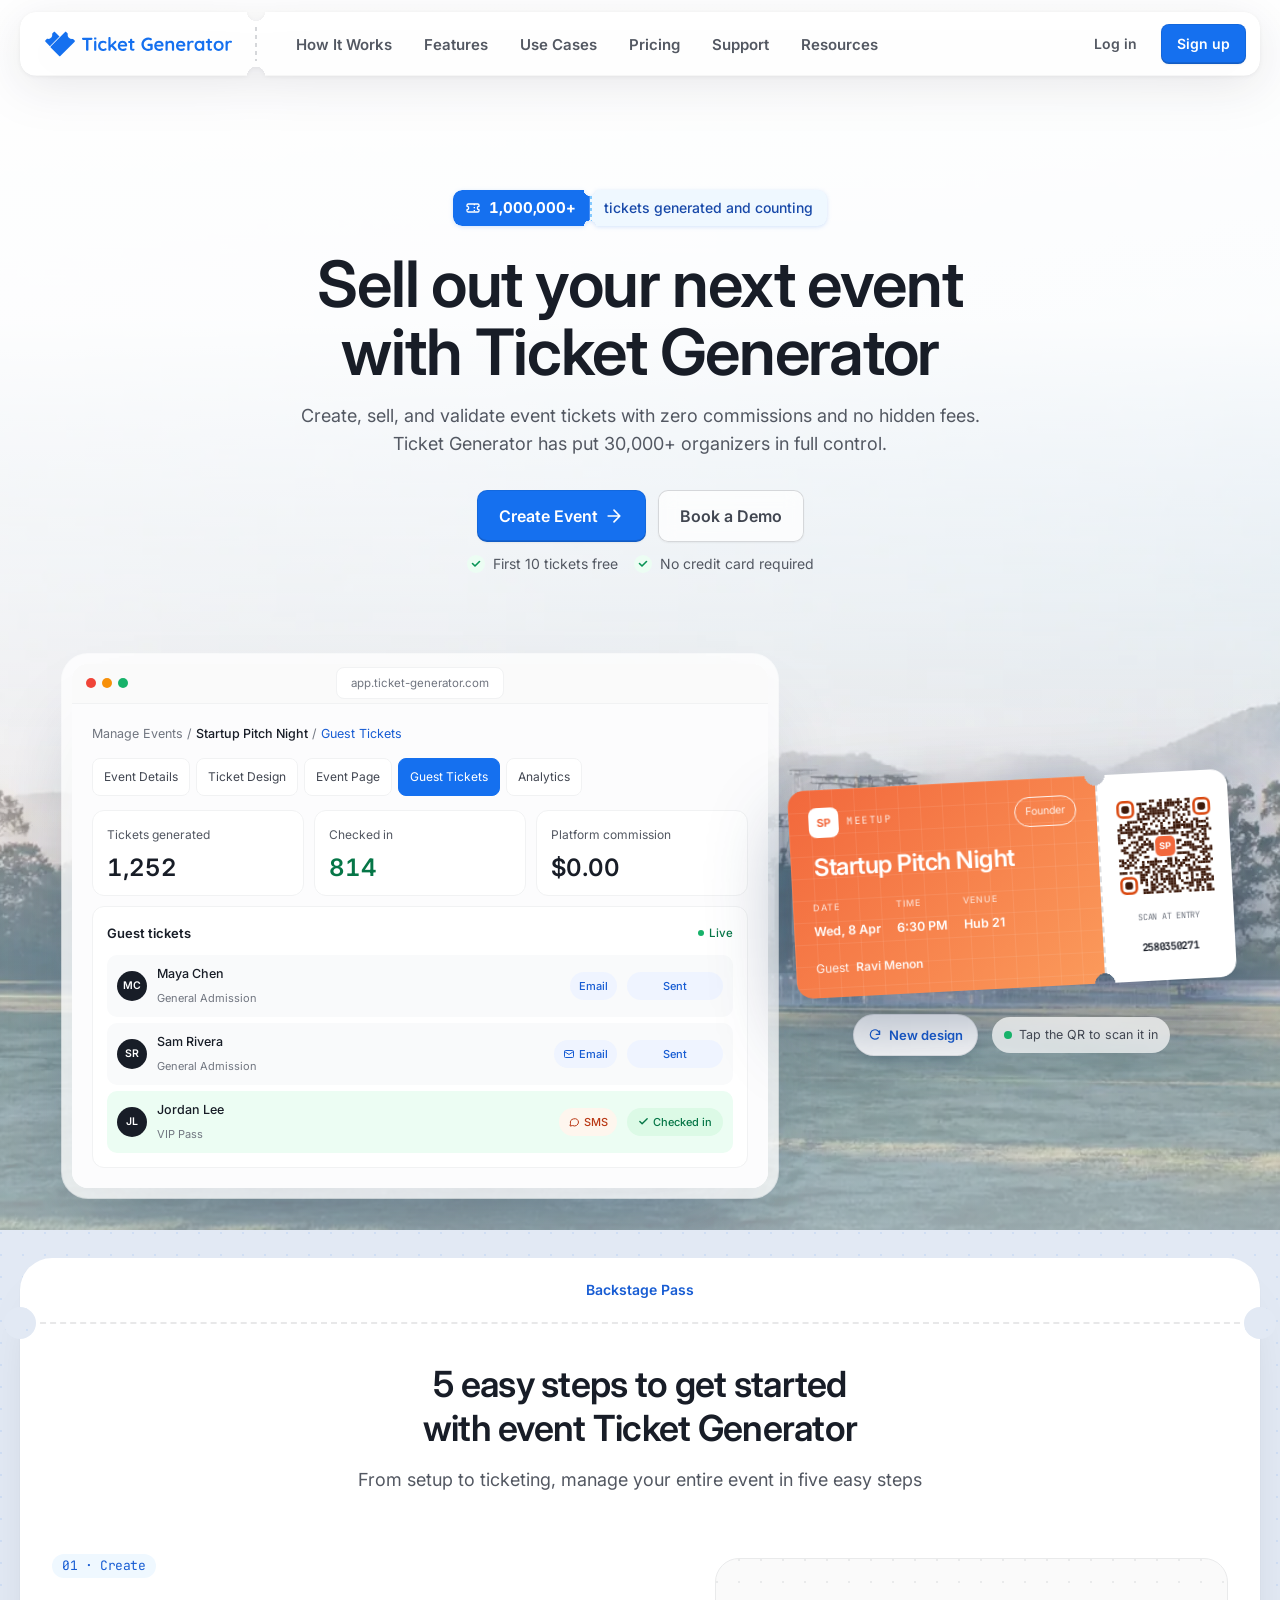
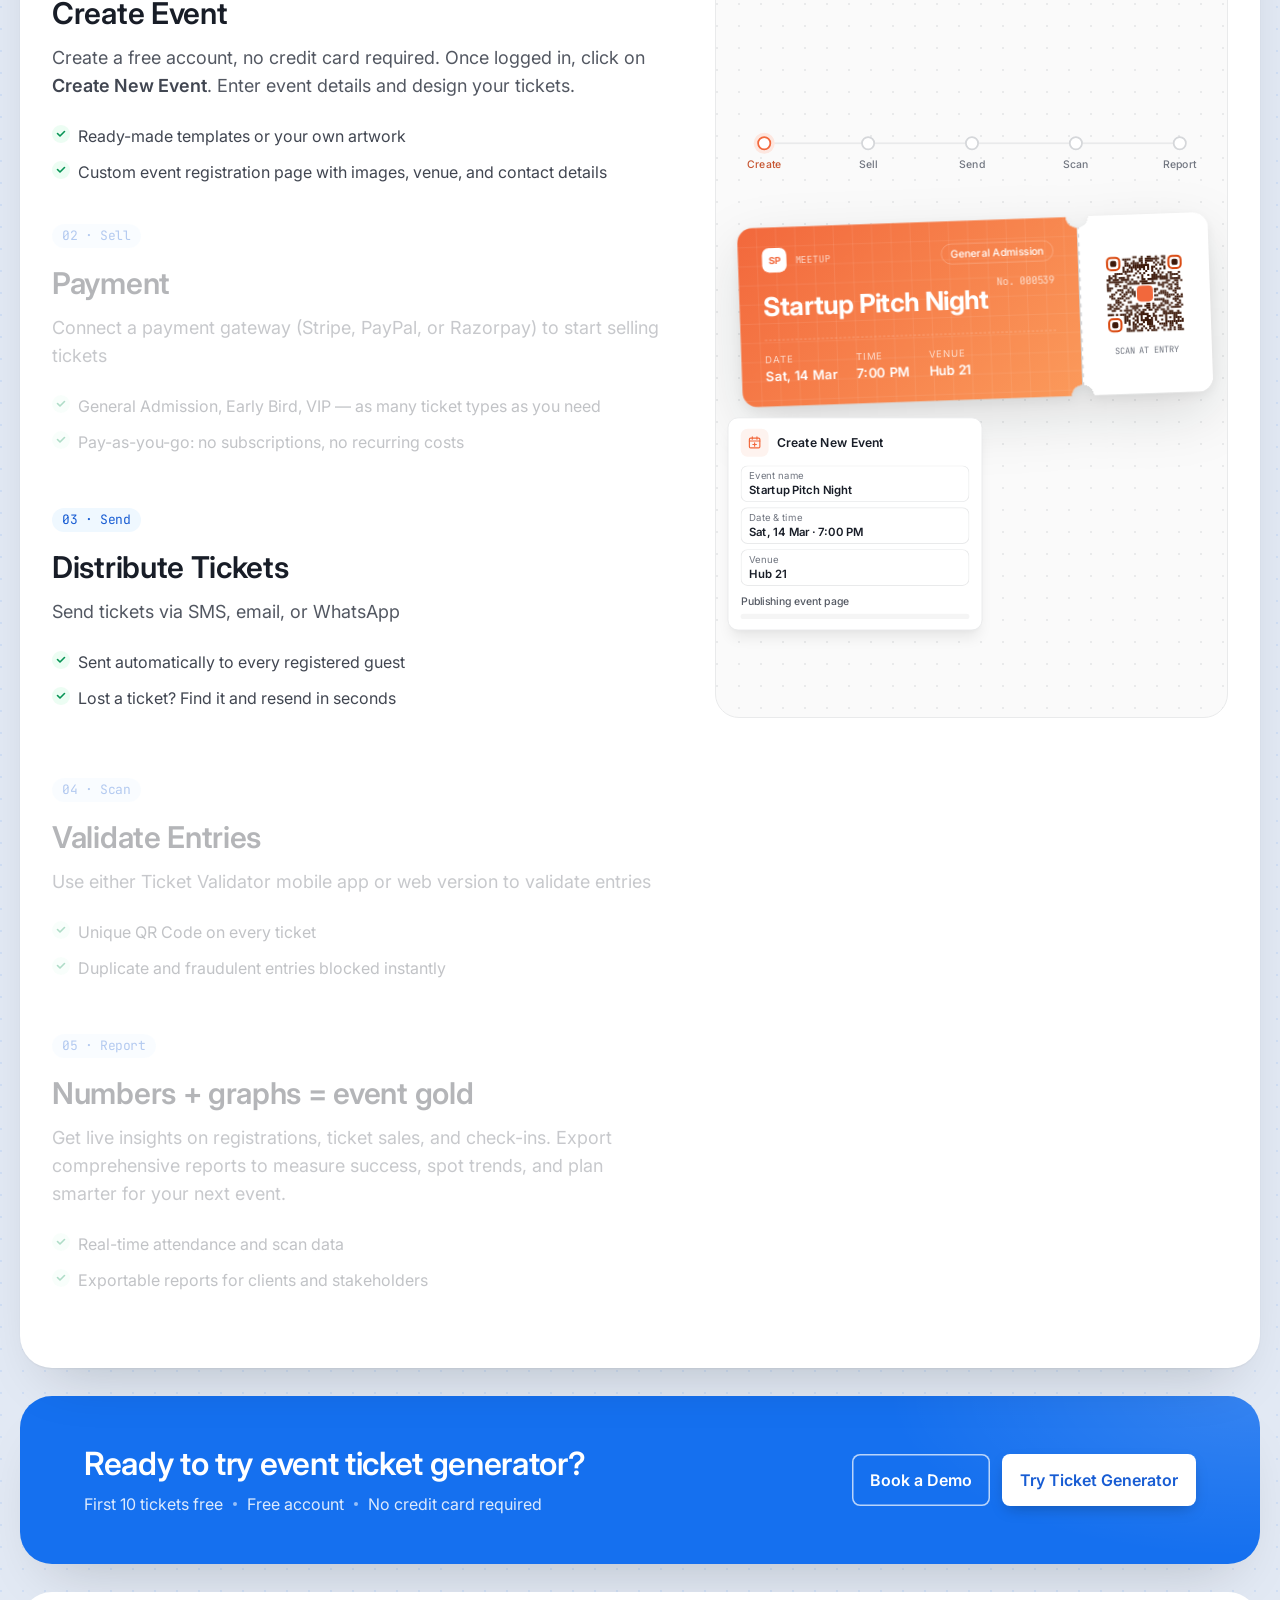
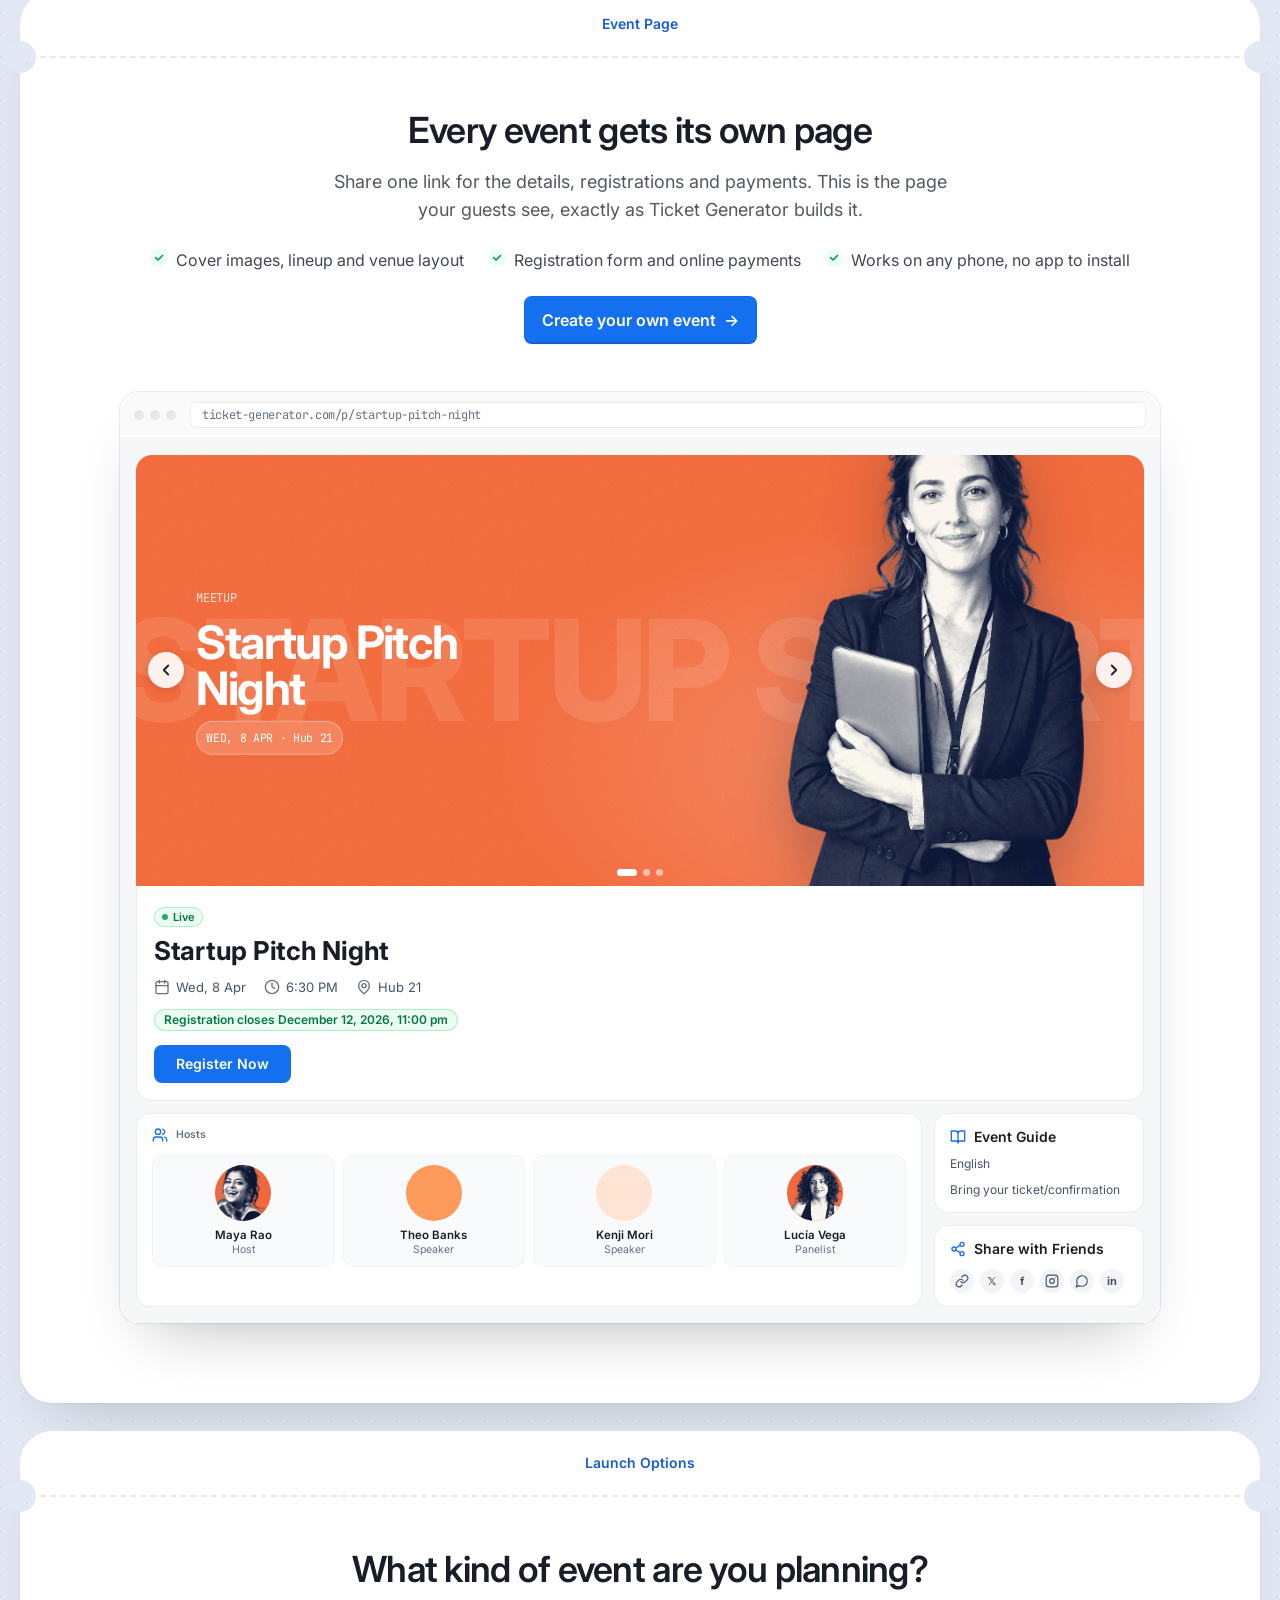
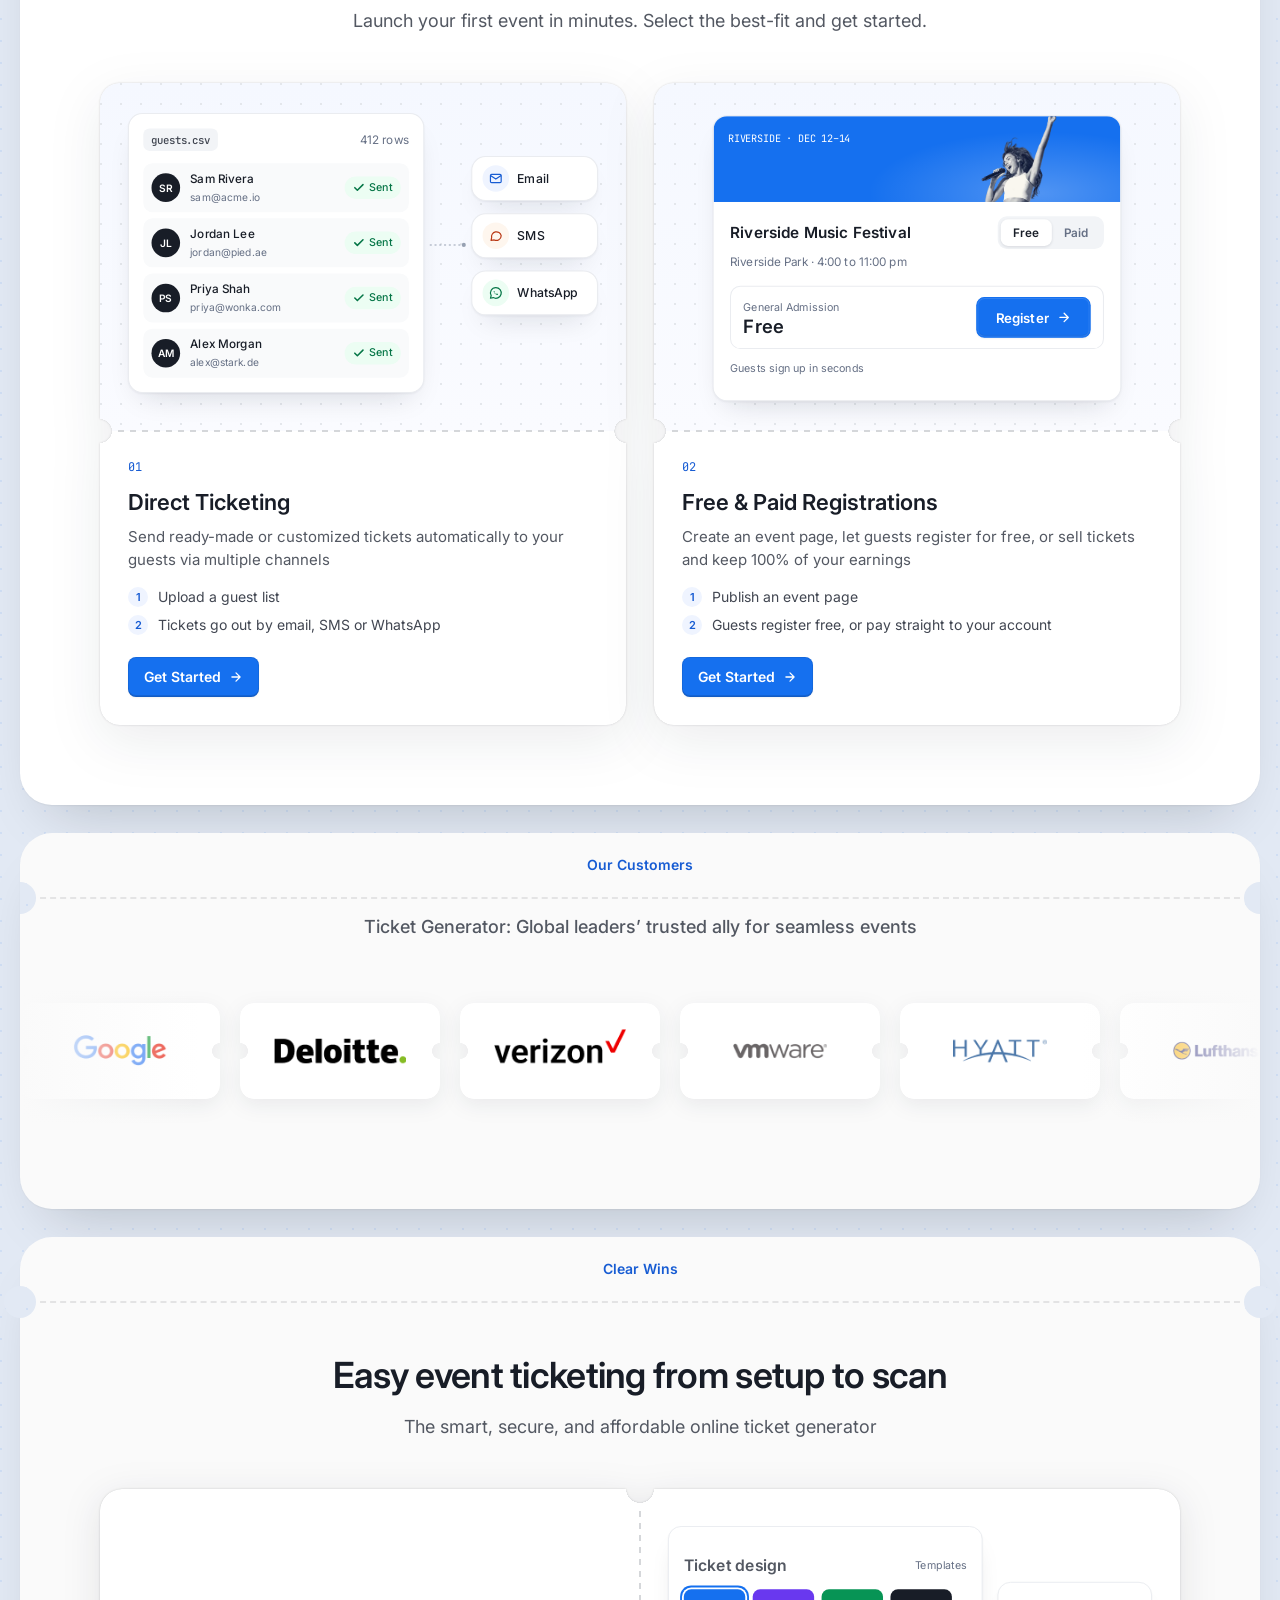
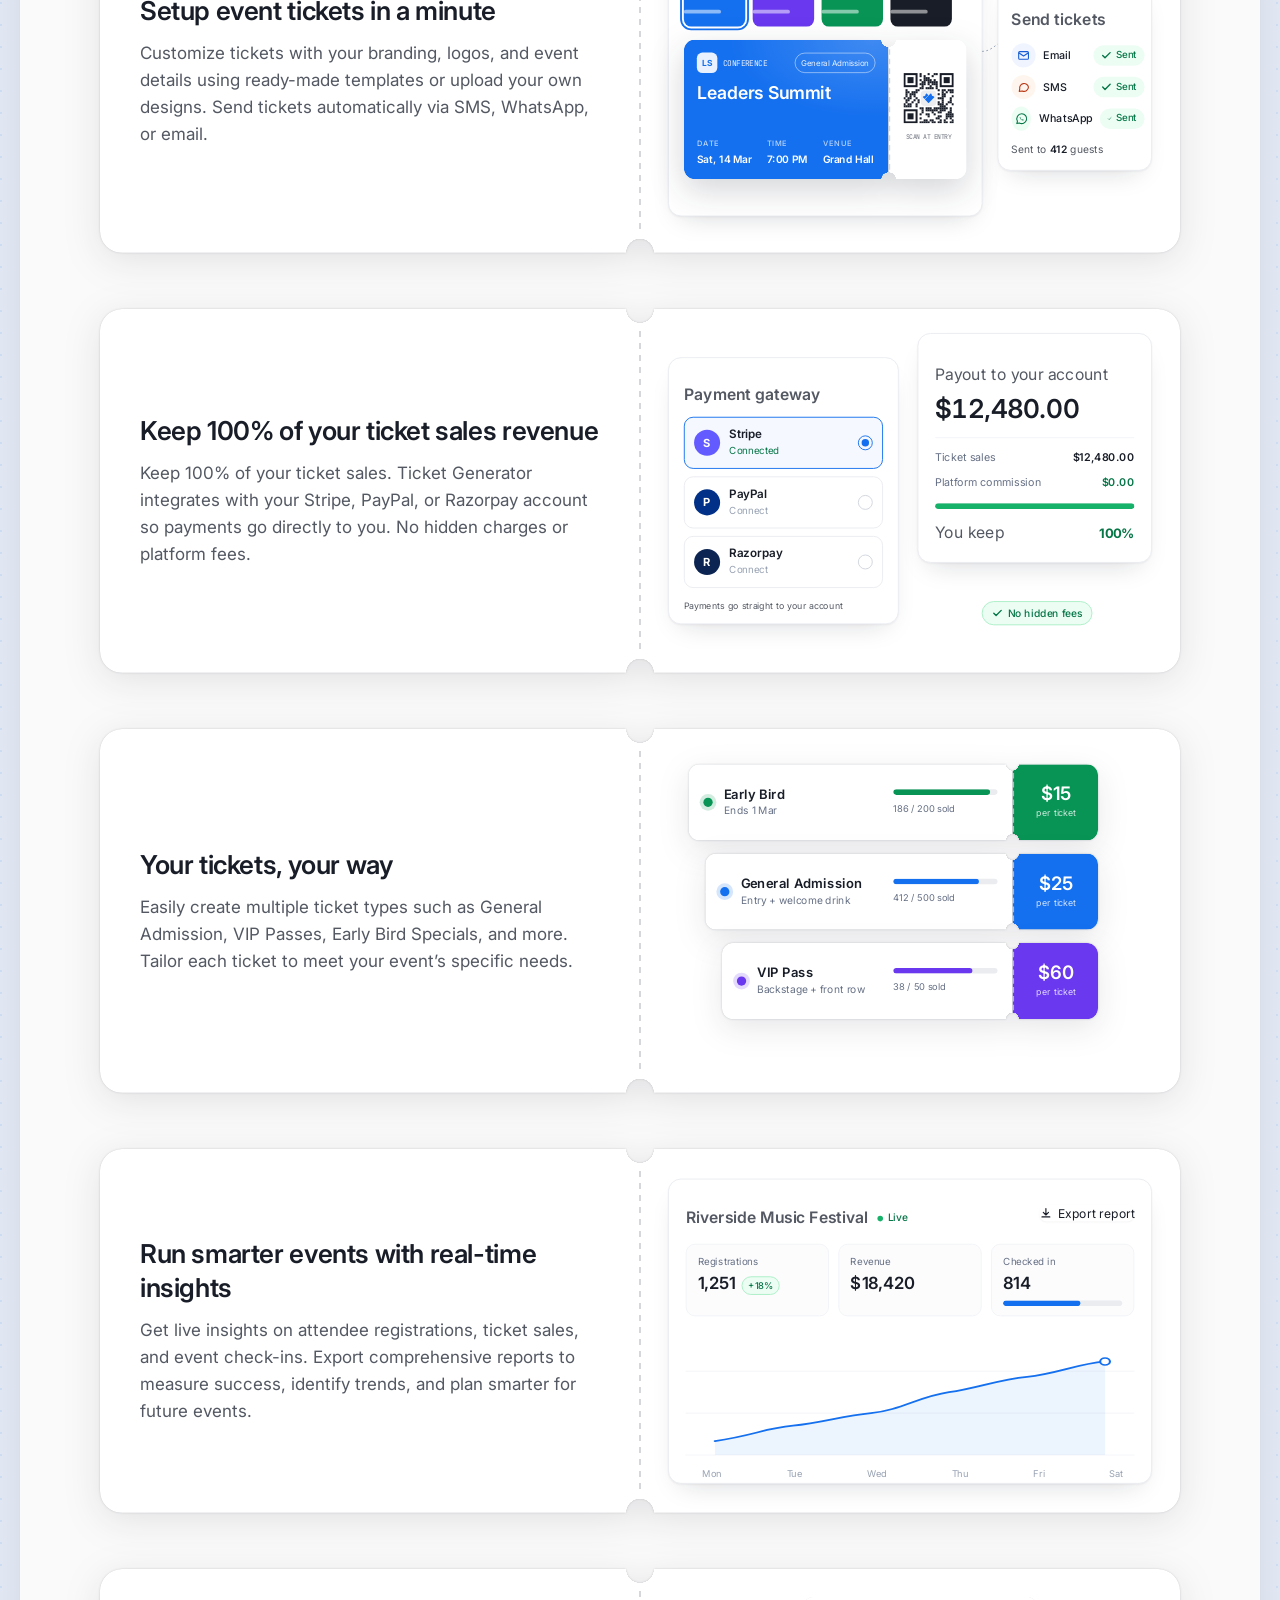
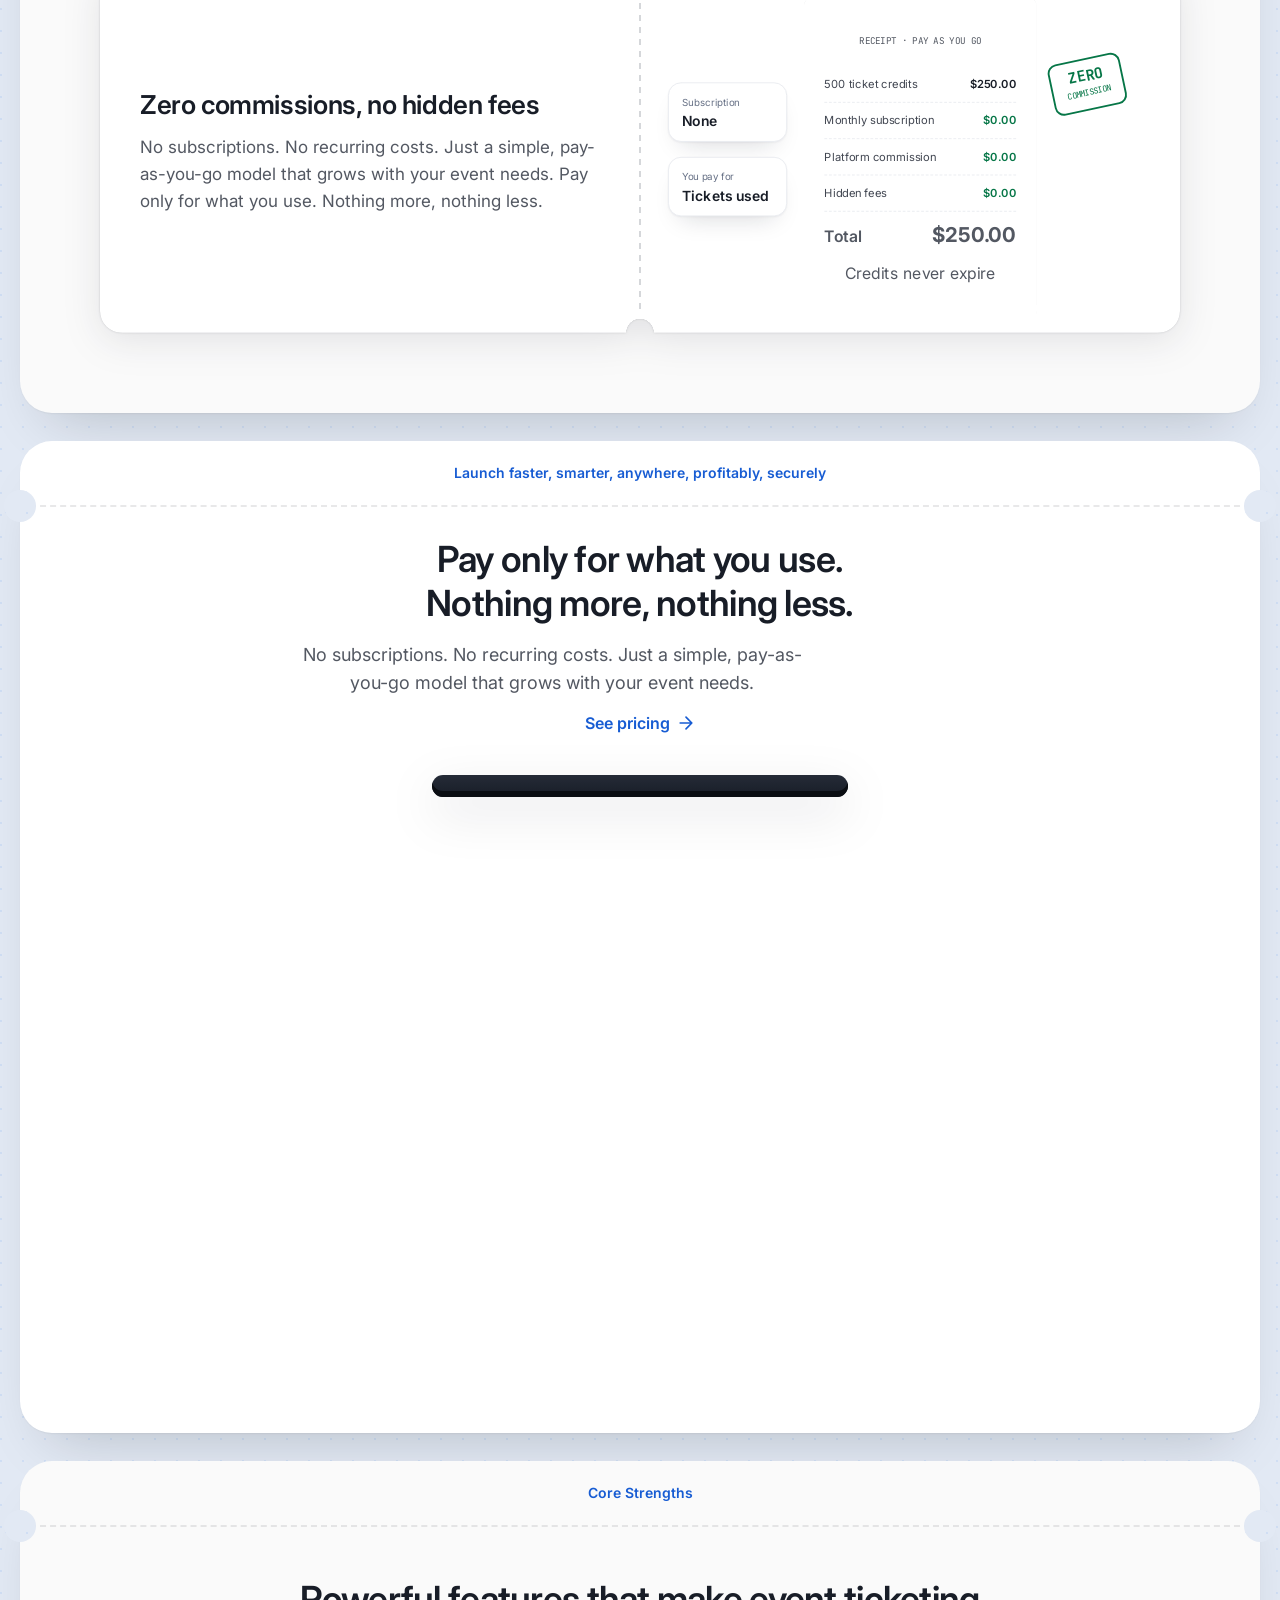
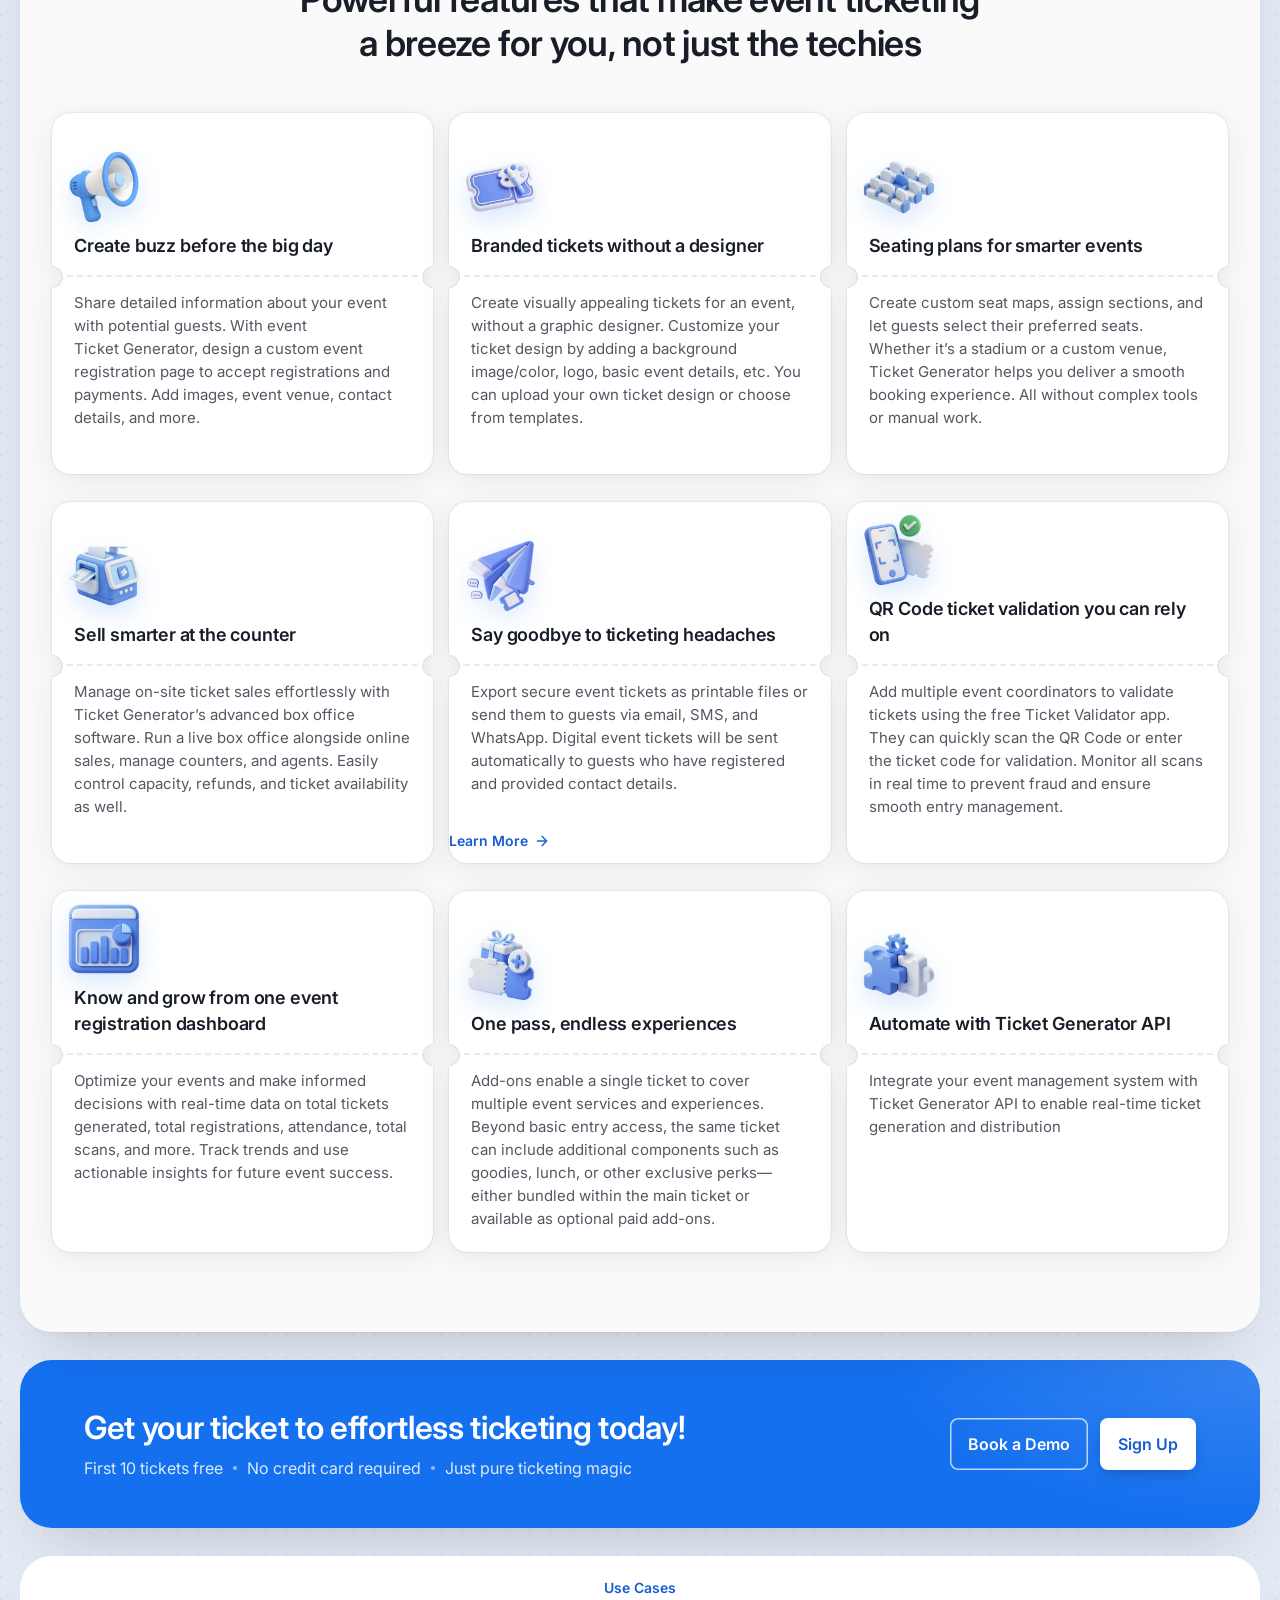
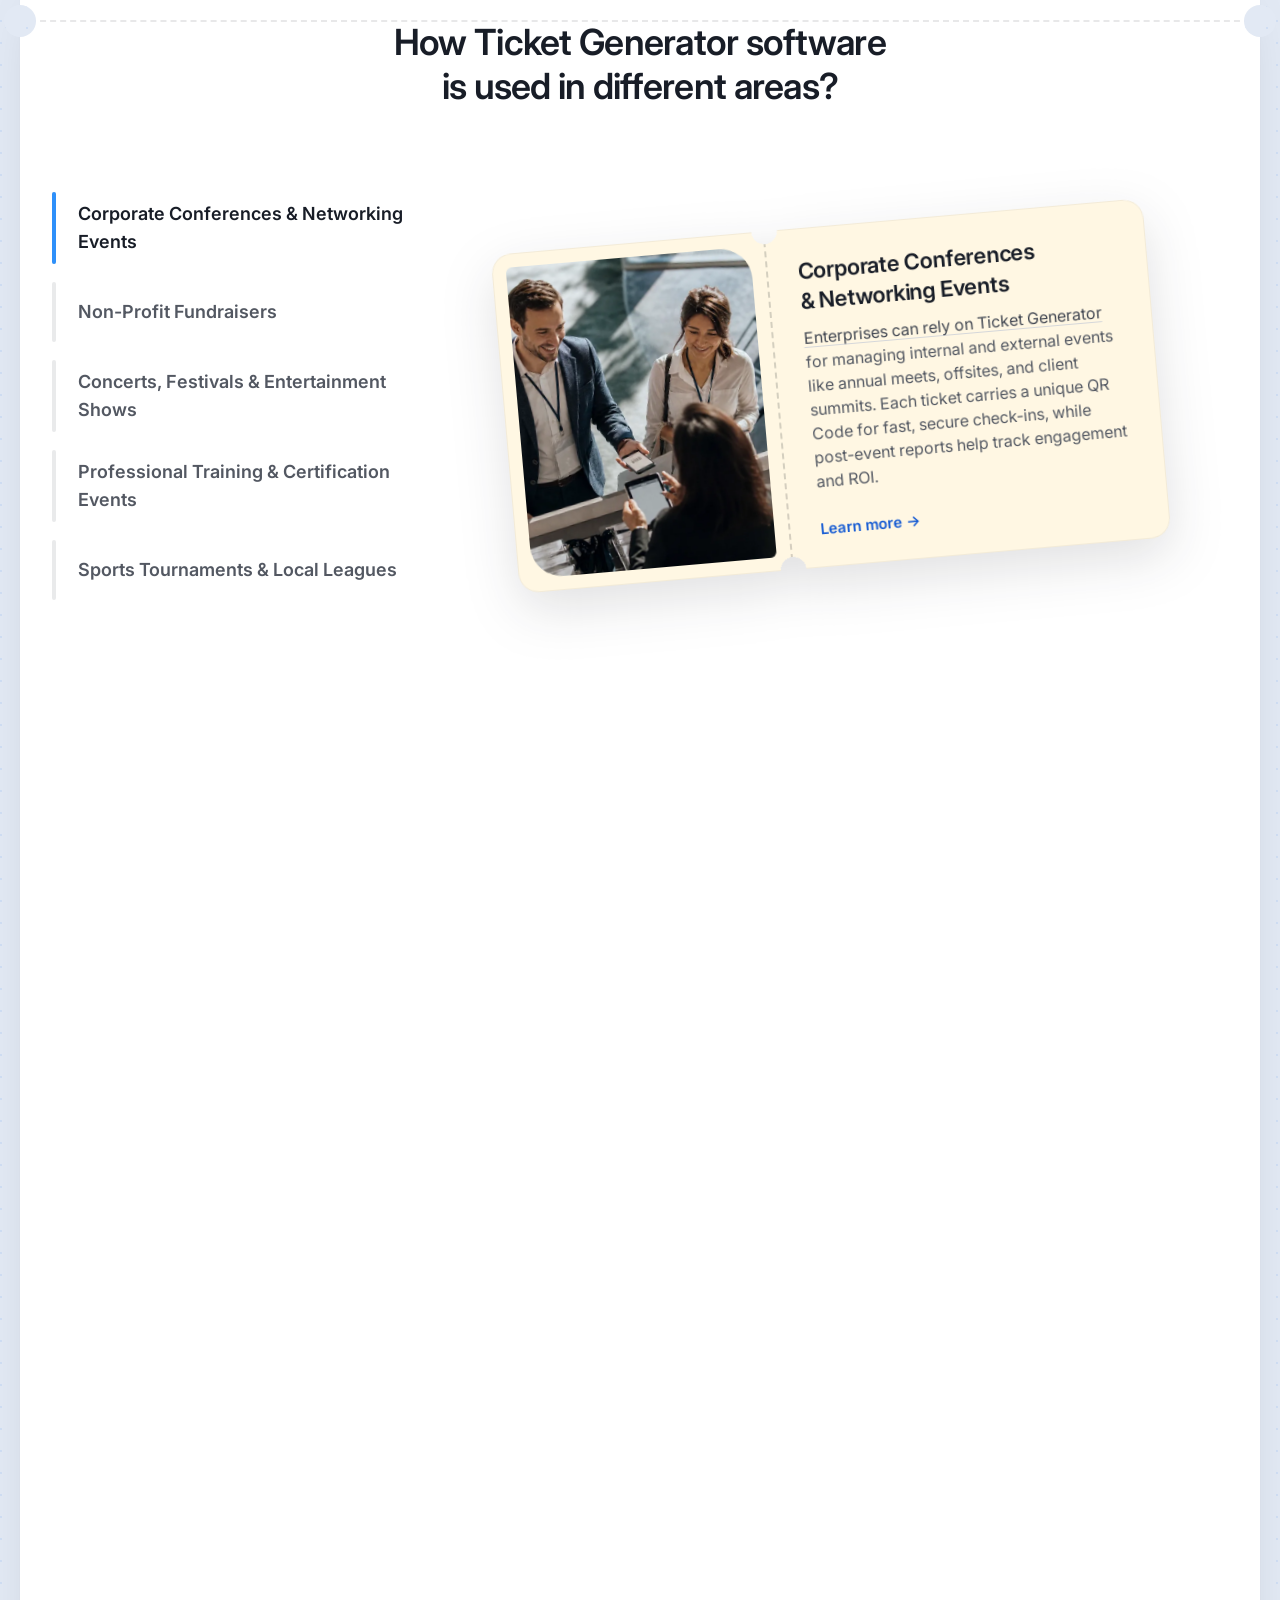
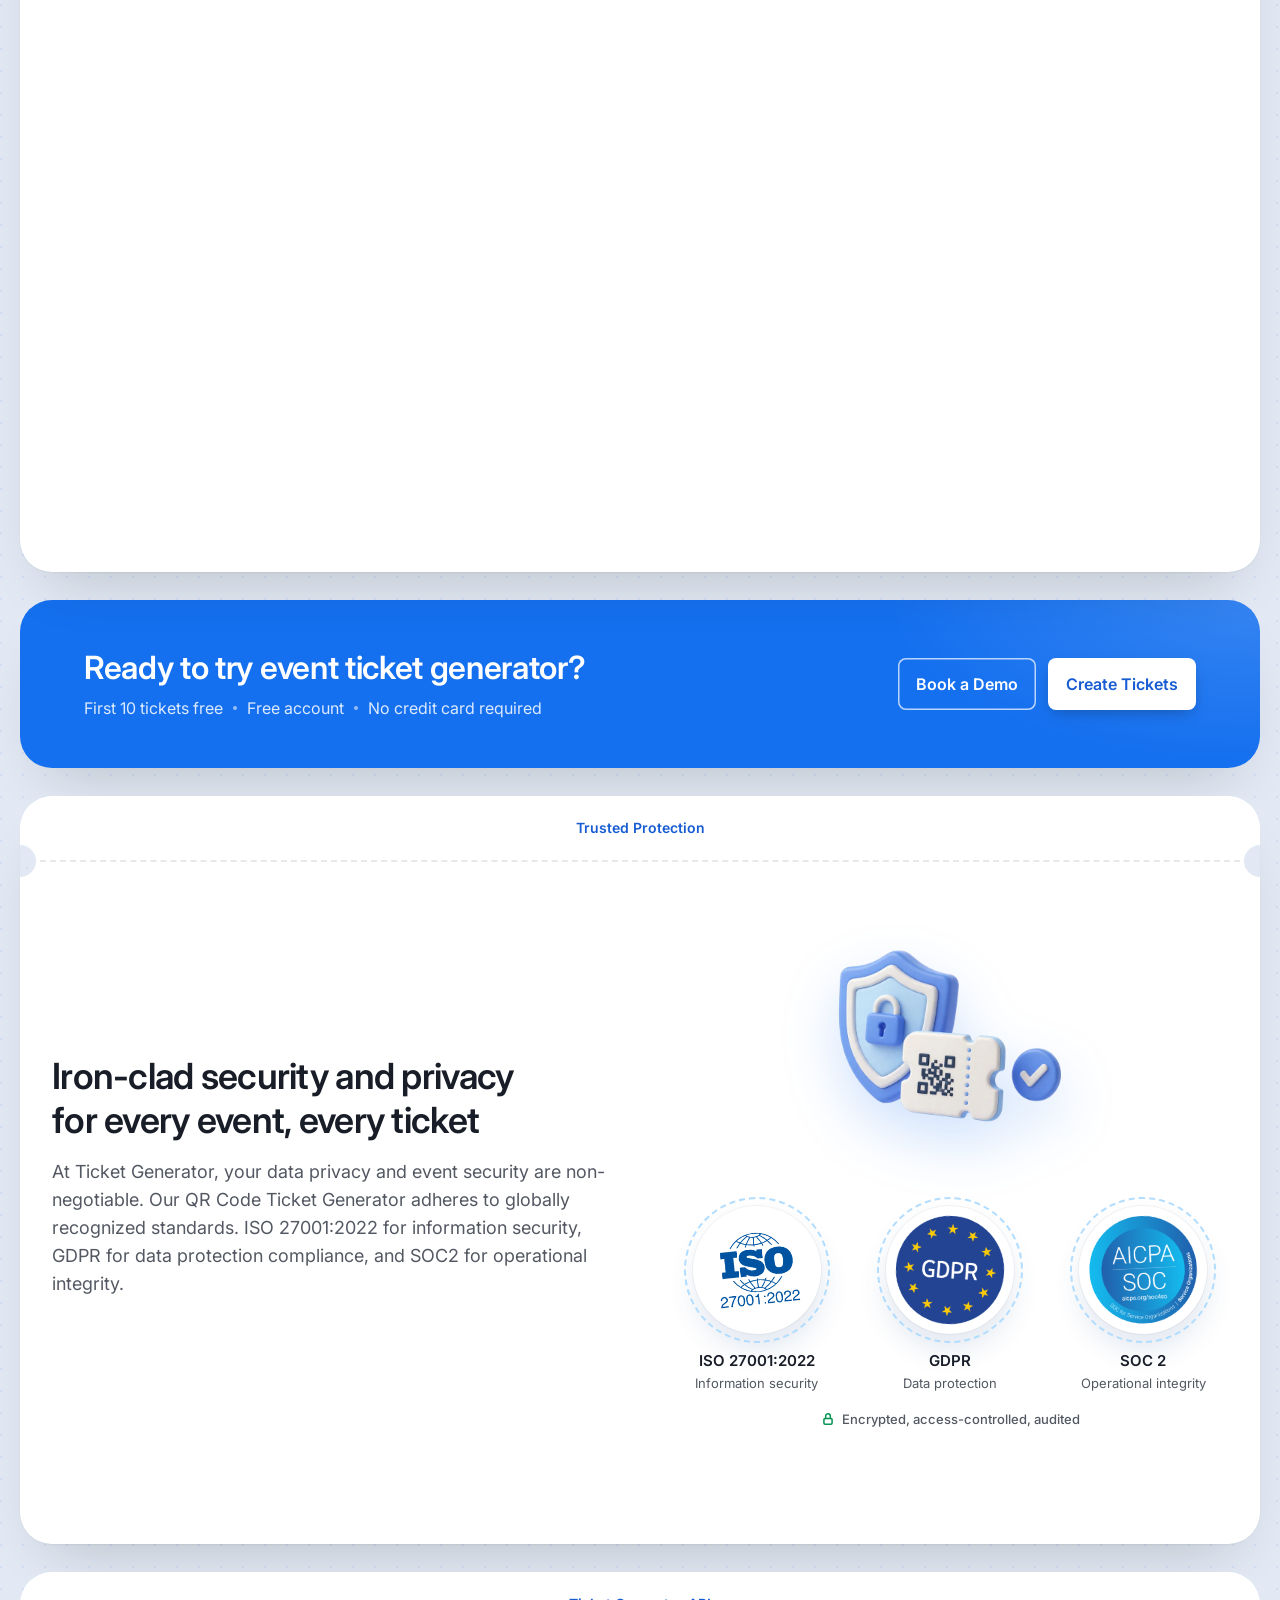
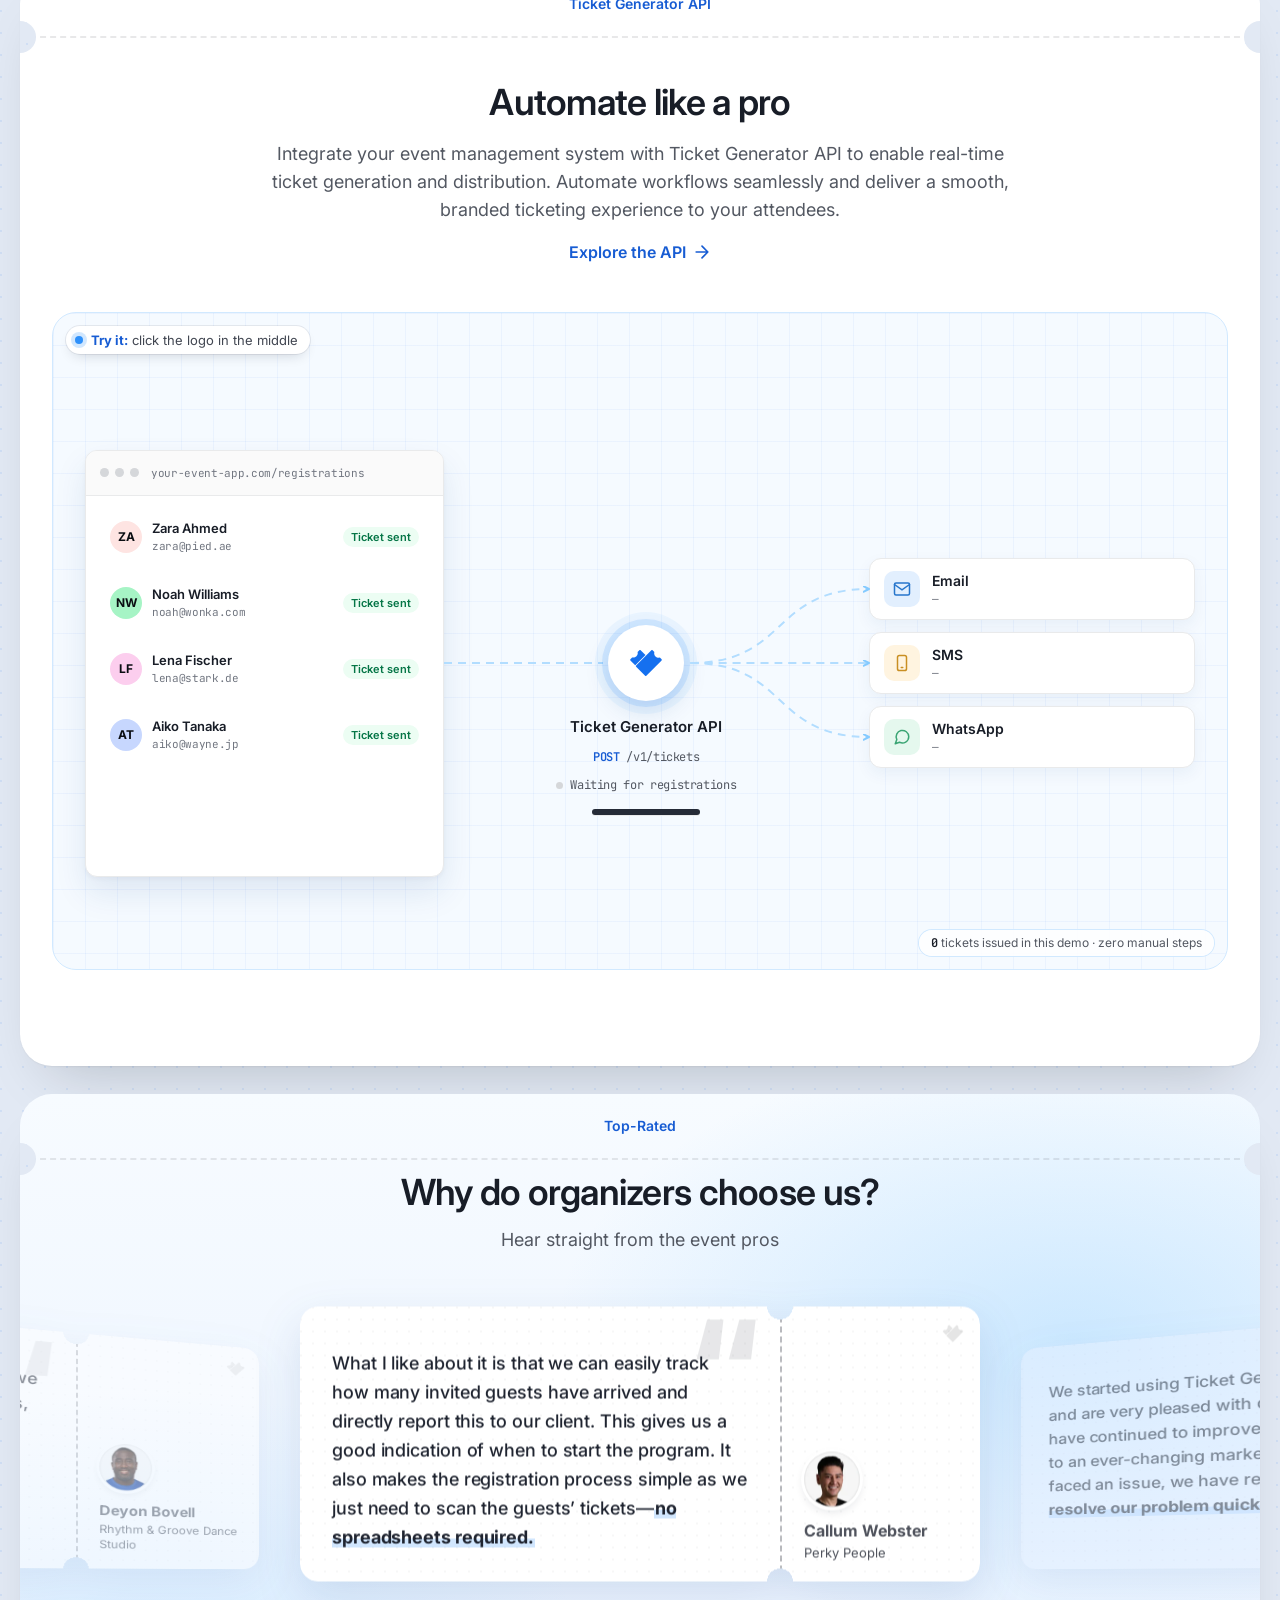
==== commit 8ec7f680: "Speed fixes (no fixed background, faster loader, lazy below-fold images, off-screen animations pause" ====
--- a/index.html
+++ b/index.html
@@ -57,7 +57,7 @@
               <g class="tgl-sparks"><path d="M9 55h1v1h-1zM54 54h1v1h-1zM7 58h1v1h-1z" fill="var(--m-cyan)"/></g>
             </g>
           </svg></div></div>
-  <script>(function(){var l=document.getElementById('tg-loader');function done(){if(!l)return;l.classList.add('is-done');var x=l;l=null;setTimeout(function(){x.remove()},400)}if(document.readyState==='complete')done();else{window.addEventListener('load',done);setTimeout(done,2500)}})();</script>
+  <script>(function(){var l=document.getElementById('tg-loader');function done(){if(!l)return;l.classList.add('is-done');var x=l;l=null;setTimeout(function(){x.remove()},400)}function ready(){(document.fonts&&document.fonts.ready||Promise.resolve()).then(function(){setTimeout(done,150)})}if(document.readyState!=='loading')ready();else document.addEventListener('DOMContentLoaded',ready);setTimeout(done,1200)})();</script>
 
   <!-- ================= Header ================= -->
   <header class="site-header" data-header>
@@ -723,8 +723,7 @@
           <div class="sc3-main"><span class="sc3-dot"></span><span><b>VIP Pass</b><small>Backstage + front row</small></span>
             <span class="sc3-sold"><span class="sc-bar"><i class="sc-grow" style="width:76%"></i></span><small>38 / 50 sold</small></span></div>
           <div class="sc3-stub"><b>$60</b><small>per ticket</small></div>
-        </div></div>
-      <button type="button" class="sc-pill sc3-add" data-sc-add tabindex="-1">+ Add ticket type</button></div></div></div>
+        </div></div></div></div></div>
           </li>
           <li class="cw">
             <div class="cw-copy">
@@ -858,35 +857,35 @@
         <ul class="hf-grid">
           <li class="hf" style="--tint: #e6f0ff; --accent: #175cd3;">
             <div class="hf-top">
-              <span class="hf-icon hf-3d"><img src="assets/icons3d/event-page.webp" alt="" width="256" height="256" fetchpriority="low" decoding="async"></span>
+              <span class="hf-icon hf-3d"><img src="assets/icons3d/event-page.webp" alt="" width="256" height="256" loading="lazy" fetchpriority="low" decoding="async"></span>
               <h3>Create buzz before the big day</h3>
             </div>
             <p><span class="d-only">Share detailed information about your event with potential guests. With event Ticket&nbsp;Generator, design a custom event registration page to accept registrations and payments. Add images, event venue, contact details, and more.</span><span class="m-only">Build an event page with images and venue details, and take registrations and payments on it.</span></p>
           </li>
           <li class="hf" style="--tint: #fff1dc; --accent: #b54708;">
             <div class="hf-top">
-              <span class="hf-icon hf-3d"><img src="assets/icons3d/design.webp" alt="" width="256" height="256" fetchpriority="low" decoding="async"></span>
+              <span class="hf-icon hf-3d"><img src="assets/icons3d/design.webp" alt="" width="256" height="256" loading="lazy" fetchpriority="low" decoding="async"></span>
               <h3>Branded tickets without a designer</h3>
             </div>
             <p><span class="d-only">Create visually appealing tickets for an event, without a graphic designer. Customize your ticket design by adding a background image/color, logo, basic event details, etc. You can upload your own ticket design or choose from templates.</span><span class="m-only">Add your background, logo and event details, upload your own design or pick a template. No designer needed.</span></p>
           </li>
           <li class="hf" style="--tint: #e3f6ec; --accent: #067647;">
             <div class="hf-top">
-              <span class="hf-icon hf-3d"><img src="assets/icons3d/seating.webp" alt="" width="256" height="256" fetchpriority="low" decoding="async"></span>
+              <span class="hf-icon hf-3d"><img src="assets/icons3d/seating.webp" alt="" width="256" height="256" loading="lazy" fetchpriority="low" decoding="async"></span>
               <h3>Seating plans for smarter events</h3>
             </div>
             <p><span class="d-only">Create custom seat maps, assign sections, and let guests select their preferred seats. Whether it’s a stadium or a custom venue, Ticket&nbsp;Generator helps you deliver a smooth booking experience. All without complex tools or manual work.</span><span class="m-only">Create custom seat maps, assign sections and let guests pick their seats, for a stadium or any custom venue.</span></p>
           </li>
           <li class="hf" style="--tint: #efeaff; --accent: #5925dc;">
             <div class="hf-top">
-              <span class="hf-icon hf-3d"><img src="assets/icons3d/boxoffice.webp" alt="" width="256" height="256" fetchpriority="low" decoding="async"></span>
+              <span class="hf-icon hf-3d"><img src="assets/icons3d/boxoffice.webp" alt="" width="256" height="256" loading="lazy" fetchpriority="low" decoding="async"></span>
               <h3>Sell smarter at the counter</h3>
             </div>
             <p><span class="d-only">Manage on-site ticket sales effortlessly with Ticket&nbsp;Generator’s advanced box office software. Run a live box office alongside online sales, manage counters, and agents. Easily control capacity, refunds, and ticket availability as well.</span><span class="m-only">Run a live box office next to online sales, manage counters and agents, and control capacity and refunds.</span></p>
           </li>
           <li class="hf" style="--tint: #ffe9e3; --accent: #c4320a;">
             <div class="hf-top">
-              <span class="hf-icon hf-3d"><img src="assets/icons3d/send.webp" alt="" width="256" height="256" fetchpriority="low" decoding="async"></span>
+              <span class="hf-icon hf-3d"><img src="assets/icons3d/send.webp" alt="" width="256" height="256" loading="lazy" fetchpriority="low" decoding="async"></span>
               <h3>Say goodbye to ticketing headaches</h3>
             </div>
             <p><span class="d-only">Export secure event tickets as printable files or send them to guests via email, SMS, and WhatsApp. Digital event tickets will be sent automatically to guests who have registered and provided contact details.</span><span class="m-only">Export printable tickets or send them by email, SMS and WhatsApp, automatically to every registered guest.</span></p>
@@ -894,28 +893,28 @@
           </li>
           <li class="hf" style="--tint: #e6f0ff; --accent: #175cd3;">
             <div class="hf-top">
-              <span class="hf-icon hf-3d"><img src="assets/icons3d/scan.webp" alt="" width="256" height="256" fetchpriority="low" decoding="async"></span>
+              <span class="hf-icon hf-3d"><img src="assets/icons3d/scan.webp" alt="" width="256" height="256" loading="lazy" fetchpriority="low" decoding="async"></span>
               <h3>QR Code ticket validation you can rely on</h3>
             </div>
             <p><span class="d-only">Add multiple event coordinators to validate tickets using the free Ticket Validator app. They can quickly scan the QR Code or enter the ticket code for validation. Monitor all scans in real time to prevent fraud and ensure smooth entry management.</span><span class="m-only">Coordinators scan QR Codes with the free Ticket Validator app, and you watch every scan live to stop fraud.</span></p>
           </li>
           <li class="hf" style="--tint: #fff1dc; --accent: #b54708;">
             <div class="hf-top">
-              <span class="hf-icon hf-3d"><img src="assets/icons3d/analytics.webp" alt="" width="256" height="256" fetchpriority="low" decoding="async"></span>
+              <span class="hf-icon hf-3d"><img src="assets/icons3d/analytics.webp" alt="" width="256" height="256" loading="lazy" fetchpriority="low" decoding="async"></span>
               <h3>Know and grow from one event registration dashboard</h3>
             </div>
             <p><span class="d-only">Optimize your events and make informed decisions with real-time data on total tickets generated, total registrations, attendance, total scans, and more. Track trends and use actionable insights for future event success.</span><span class="m-only">See tickets generated, registrations, attendance and scans in real time, and spot trends for your next event.</span></p>
           </li>
           <li class="hf" style="--tint: #e3f6ec; --accent: #067647;">
             <div class="hf-top">
-              <span class="hf-icon hf-3d"><img src="assets/icons3d/addons.webp" alt="" width="256" height="256" fetchpriority="low" decoding="async"></span>
+              <span class="hf-icon hf-3d"><img src="assets/icons3d/addons.webp" alt="" width="256" height="256" loading="lazy" fetchpriority="low" decoding="async"></span>
               <h3>One pass, endless experiences</h3>
             </div>
             <p><span class="d-only">Add-ons enable a single ticket to cover multiple event services and experiences. Beyond basic entry access, the same ticket can include additional components such as goodies, lunch, or other exclusive perks—either bundled within the main ticket or available as optional paid add-ons.</span><span class="m-only">Add-ons let one ticket cover goodies, lunch or exclusive perks, bundled in or sold as optional extras.</span></p>
           </li>
           <li class="hf" style="--tint: #efeaff; --accent: #5925dc;">
             <div class="hf-top">
-              <span class="hf-icon hf-3d"><img src="assets/icons3d/api.webp" alt="" width="256" height="256" fetchpriority="low" decoding="async"></span>
+              <span class="hf-icon hf-3d"><img src="assets/icons3d/api.webp" alt="" width="256" height="256" loading="lazy" fetchpriority="low" decoding="async"></span>
               <h3>Automate with Ticket&nbsp;Generator API</h3>
             </div>
             <p><span class="d-only">Integrate your event management system with Ticket&nbsp;Generator API to enable real-time ticket generation and distribution</span><span class="m-only">Connect your event system to the Ticket&nbsp;Generator API to generate and send branded tickets in real time.</span></p>
@@ -962,7 +961,7 @@
             <div class="uc-pile" data-uc-pile>
               <article class="uct is-in" style="--paper: #fff7e3; --r: -5deg; --x: -10px; --y: 8px; --from-r: 14deg;" data-uct>
                 <div class="uct-body">
-                  <div class="uct-media"><img src="assets/usecases/corporate.webp" alt="Clay illustration of a conference: a speaker at a podium and rows of seated guests" width="1200" height="800" fetchpriority="low" decoding="async"></div>
+                  <div class="uct-media"><img src="assets/usecases/corporate.webp" alt="Two conference guests showing their QR code tickets at the registration desk" width="1200" height="800" fetchpriority="low" decoding="async"></div>
                   <div class="uct-main">
                     <h3 class="uct-title">Corporate Conferences &amp; Networking Events</h3>
                     <p class="uct-desc"><a href="https://ticket-generator.com/corporate-event-industry">Enterprises can rely on Ticket&nbsp;Generator</a> for managing internal and external events like annual meets, offsites, and client summits. Each ticket carries a unique QR Code for fast, secure check-ins, while post-event reports help track engagement and ROI.</p>
@@ -973,7 +972,7 @@
 
               <article class="uct" style="--paper: #e9f7ef; --r: 4deg; --x: 14px; --y: -6px; --from-r: -16deg;" data-uct>
                 <div class="uct-body">
-                  <div class="uct-media"><img src="assets/usecases/nonprofit.webp" alt="Clay illustration of a charity dinner: round tables, a donation jar and balloons" width="1200" height="800" fetchpriority="low" decoding="async"></div>
+                  <div class="uct-media"><img src="assets/usecases/nonprofit.webp" alt="Volunteers in blue shirts welcoming families at a charity fair" width="1200" height="800" fetchpriority="low" decoding="async"></div>
                   <div class="uct-main">
                     <h3 class="uct-title">Non-Profit Fundraisers</h3>
                     <p class="uct-desc"><a href="https://ticket-generator.com/entertainment-industry">NGOs</a> can leverage QR Code Ticket&nbsp;Generator to run charity events, awareness campaigns, and donor galas. Issue tickets with QR Codes to track attendee engagement. Built-in data collection helps capture donor details and follow up post-event.</p>
@@ -984,7 +983,7 @@
 
               <article class="uct" style="--paper: #fff0e9; --r: -2deg; --x: -4px; --y: 14px; --from-r: 18deg;" data-uct>
                 <div class="uct-body">
-                  <div class="uct-media"><img src="assets/usecases/concerts.webp" alt="Clay illustration of a music festival: a singer on stage and a cheering crowd" width="1200" height="800" fetchpriority="low" decoding="async"></div>
+                  <div class="uct-media"><img src="assets/usecases/concerts.webp" alt="Concert-goers at the venue door as staff scan a ticket on a phone" width="1200" height="800" fetchpriority="low" decoding="async"></div>
                   <div class="uct-main">
                     <h3 class="uct-title">Concerts, Festivals &amp; Entertainment Shows</h3>
                     <p class="uct-desc">From indie music nights to large-scale film screenings, <a href="https://ticket-generator.com/entertainment-industry">entertainment organizers</a> can rely on online Ticket&nbsp;Generator to create branded, scannable tickets. Distribute them via email, SMS, or WhatsApp, validate them at entry points, and avoid ticket fraud.</p>
@@ -995,7 +994,7 @@
 
               <article class="uct" style="--paper: #f2efff; --r: 6deg; --x: 10px; --y: 4px; --from-r: -12deg;" data-uct>
                 <div class="uct-body">
-                  <div class="uct-media"><img src="assets/usecases/training.webp" alt="Clay illustration of a training workshop: a trainer at a whiteboard and learners at laptops" width="1200" height="800" fetchpriority="low" decoding="async"></div>
+                  <div class="uct-media"><img src="assets/usecases/training.webp" alt="A trainer helping attendees at a hands-on workshop" width="1200" height="800" fetchpriority="low" decoding="async"></div>
                   <div class="uct-main">
                     <h3 class="uct-title">Professional Training &amp; Certification Events</h3>
                     <p class="uct-desc"><a href="https://ticket-generator.com/professional-training-industry">Training providers and consultants</a> can create secure, personalized tickets for skill-building workshops and certification programs. They can track attendee presence, issue post-event credentials, and maintain accurate participation records with ease.</p>
@@ -1006,7 +1005,7 @@
 
               <article class="uct" style="--paper: #e9f3ff; --r: -4deg; --x: -12px; --y: -4px; --from-r: 15deg;" data-uct>
                 <div class="uct-body">
-                  <div class="uct-media"><img src="assets/usecases/sports.webp" alt="Clay illustration of a local football match with fans in the stands and an entry gate" width="1200" height="800" fetchpriority="low" decoding="async"></div>
+                  <div class="uct-media"><img src="assets/usecases/sports.webp" alt="A parent and child having their ticket scanned at the door of a basketball game" width="1200" height="800" fetchpriority="low" decoding="async"></div>
                   <div class="uct-main">
                     <h3 class="uct-title">Sports Tournaments &amp; Local Leagues</h3>
                     <p class="uct-desc">Local clubs, <a href="https://ticket-generator.com/education-industry">schools</a>, and amateur sports leagues can use Ticket&nbsp;Generator software to issue entry passes, sell tickets online, and track attendance. Organizers can control access to specific stands or zones and ensure smooth check-ins on match day.</p>
@@ -1049,7 +1048,7 @@
           </div>
 
           <div class="shield-stage" data-shield>
-            <img class="shield-art" src="assets/icons3d/security.webp" alt="A shield and padlock guarding a QR code ticket" width="640" height="640" fetchpriority="low" decoding="async">
+            <img class="shield-art" src="assets/icons3d/security.webp" alt="A shield and padlock guarding a QR code ticket" width="640" height="640" loading="lazy" fetchpriority="low" decoding="async">
 <ul class="seals">
             <li class="seal">
               <span class="seal-disc"><img src="assets/badges/iso-27001.png" decoding="async" alt="ISO 27001:2022 certified" width="156" height="156"></span>
@@ -1454,10 +1453,10 @@
             <span class="footer-label">Download Ticket Validator</span>
             <div class="store-badges">
               <a href="https://apps.apple.com/us/app/ticket-validator/id1491873237?ls=1" aria-label="Download Ticket Validator on the App Store">
-                <img src="assets/footer/app-store.webp" alt="Download on the App Store" width="135" height="40" fetchpriority="low">
+                <img src="assets/footer/app-store.webp" alt="Download on the App Store" width="135" height="40" loading="lazy" fetchpriority="low">
               </a>
               <a href="https://play.google.com/store/search?q=ticket+validator&amp;c=apps&amp;hl=en_IN" aria-label="Get Ticket Validator on Google Play">
-                <img src="assets/footer/google-play.webp" alt="Get it on Google Play" width="135" height="40" fetchpriority="low">
+                <img src="assets/footer/google-play.webp" alt="Get it on Google Play" width="135" height="40" loading="lazy" fetchpriority="low">
               </a>
             </div>
             <a href="https://validate.ticket-generator.com/#/" class="validator-web">Web Application</a>
@@ -1499,17 +1498,17 @@
         <nav class="footer-col" aria-label="Other tools by Trycon">
           <h3 class="footer-label">Other Tools by Trycon</h3>
           <ul>
-            <li><a href="https://scanova.io/" class="tool-link"><img src="assets/footer/scanova.png" alt="" width="24" height="24" fetchpriority="low">Scanova</a></li>
-            <li><a href="https://qrmark.com/" class="tool-link"><img src="assets/footer/qr-mark.svg" alt="" width="24" height="24" fetchpriority="low">QR Mark</a></li>
-            <li><a href="https://qrbatch.io/" class="tool-link"><img src="assets/footer/qr-batch.svg" alt="" width="24" height="24" fetchpriority="low">QR Batch</a></li>
-            <li><a href="https://qrapi.io/" class="tool-link"><img src="assets/footer/qr-api.svg" alt="" width="24" height="24" fetchpriority="low">QR API</a></li>
+            <li><a href="https://scanova.io/" class="tool-link"><img src="assets/footer/scanova.png" alt="" width="24" height="24" loading="lazy" fetchpriority="low">Scanova</a></li>
+            <li><a href="https://qrmark.com/" class="tool-link"><img src="assets/footer/qr-mark.svg" alt="" width="24" height="24" loading="lazy" fetchpriority="low">QR Mark</a></li>
+            <li><a href="https://qrbatch.io/" class="tool-link"><img src="assets/footer/qr-batch.svg" alt="" width="24" height="24" loading="lazy" fetchpriority="low">QR Batch</a></li>
+            <li><a href="https://qrapi.io/" class="tool-link"><img src="assets/footer/qr-api.svg" alt="" width="24" height="24" loading="lazy" fetchpriority="low">QR API</a></li>
           </ul>
         </nav>
       </div>
 
       <div class="footer-bottom">
         <p class="footer-maker">A product of
-          <a href="https://trycon.io/" aria-label="Trycon"><img src="assets/footer/trycon.webp" alt="Trycon" width="74" height="20" fetchpriority="low"></a>
+          <a href="https://trycon.io/" aria-label="Trycon"><img src="assets/footer/trycon.webp" alt="Trycon" width="74" height="20" loading="lazy" fetchpriority="low"></a>
         </p>
         <p>© 2026 Ticket&nbsp;Generator. All rights reserved.</p>
       </div>
--- a/css/tickets.css
+++ b/css/tickets.css
@@ -13,7 +13,7 @@
 
 /* the desk texture is pinned to the viewport so the notch "holes" below can show
    exactly the same dots and read as real cut-outs, not painted circles */
-:root { --desk-paper: radial-gradient(circle at 1px 1px, rgba(21, 112, 239, .09) 1px, transparent 1.5px) 0 0 / 22px 22px fixed, var(--desk); }
+:root { --desk-paper: radial-gradient(circle at 1px 1px, rgba(21, 112, 239, .09) 1px, transparent 1.5px) 0 0 / 22px 22px, var(--desk); }
 body { background: var(--desk-paper); }
 main { padding-top: 20px; }
 
--- a/css/scenes.css
+++ b/css/scenes.css
@@ -191,7 +191,6 @@
 }
 .sc3-stub b { font-size: 20px; line-height: 24px; font-weight: 600; }
 .sc3-stub small { font-size: 9.5px; opacity: .8; }
-.sc3-add { position: absolute; left: 58px; bottom: 6px; padding: 6px 14px; border-style: dashed; border-color: #d0d5dd; color: #175cd3; font-weight: 600; }
 
 /* ---------- 4 · dashboard ---------- */
 .sc4-dash { inset: 6px 0; padding: 16px 18px 12px; }
@@ -422,23 +421,6 @@
 .sc-tk-type { white-space: nowrap; padding: 1px 6px; font-size: 8.5px; }
 .sc-tk-top { min-width: 0; }
 .sc1-send .sc-foot { white-space: nowrap; font-size: 11px !important; line-height: 16px; }
-/* 3 · ticket types: a scrolling stack. Adding one slides the others up; scroll back to see them */
-.sc3-stack {
-  height: 288px;
-  padding: 2px 8px 0 0;
-  overflow-y: auto;
-  overscroll-behavior: contain;
-  scroll-behavior: smooth;
-  scrollbar-width: none;
-  -webkit-mask: linear-gradient(transparent, #000 10px, #000 calc(100% - 14px), transparent);
-          mask: linear-gradient(transparent, #000 10px, #000 calc(100% - 14px), transparent);
-}
-.sc3-stack::-webkit-scrollbar { display: none; }
-.sc3-tk.is-new { animation: sc3-in .5s cubic-bezier(.2, .8, .2, 1); }
-@keyframes sc3-in { from { opacity: 0; transform: translateY(24px); } }
-.sc3-add { cursor: pointer; transition: background-color .2s, border-color .2s; }
-.sc3-add:hover { background: #eff4ff; border-color: #84adff; }
-.sc3-add:disabled { cursor: default; color: #98a2b3; }
 /* 4 · Export report gives a small pop-up in the middle */
 .sc4-export { cursor: pointer; transition: border-color .2s, background-color .2s; }
 .sc4-export:hover { border-color: #1570ef; background: #f5f8ff; color: #175cd3; }
@@ -461,3 +443,48 @@
 .sc4-pop-card .sc-bar { width: 100%; margin-top: 4px; }
 .sc4-pop-card .sc-bar i { width: 0; transition: width .9s cubic-bezier(.4, 0, .2, 1); }
 .sc4-pop.is-done .sc-bar i { background: #17b26a; }
+
+/* ===== Round 11: performance — lighter paint so scrolling stays smooth ===== */
+/* off-screen sections stop their loops (marquee, pulses, floating art) until they come back */
+.is-off, .is-off *, .is-off *::before, .is-off *::after { animation-play-state: paused !important; }
+/* the hero's cursor light: a soft gradient, no live blur filter */
+.hx-glow {
+  width: 620px; height: 620px; margin: -310px 0 0 -310px;
+  background: radial-gradient(circle, rgba(196, 215, 255, .30) 0%, rgba(196, 215, 255, .14) 30%, rgba(196, 215, 255, .05) 50%, rgba(196, 215, 255, 0) 66%);
+  filter: none;
+}
+/* shadows: one soft pass instead of two or three stacked filters on big or moving things */
+.site-header { transition: none; }
+.roll-track li { filter: drop-shadow(0 6px 10px rgba(16, 24, 40, .07)); }
+.tq { filter: drop-shadow(0 16px 22px rgba(21, 70, 140, .13)); }
+.uct { filter: drop-shadow(0 18px 26px rgba(20, 22, 28, .13)); will-change: transform; }
+@media (min-width: 769px) {
+.cw { filter: drop-shadow(0 0 1px rgba(16, 24, 40, .16)) drop-shadow(0 8px 18px rgba(16, 24, 40, .1)); }
+.hf { filter: drop-shadow(0 0 1px rgba(16, 24, 40, .16)) drop-shadow(0 6px 14px rgba(16, 24, 40, .08)); }
+}
+.lo-grid { filter: drop-shadow(0 0 1px rgba(16, 24, 40, .16)) drop-shadow(0 14px 24px rgba(16, 24, 40, .1)); }
+.receipt-wrap { filter: drop-shadow(0 16px 24px rgba(10, 13, 18, .11)); }
+
+/* ===== Round 11: Clear Wins fixes ===== */
+/* 2 · the gateway card sits clear of the tear line: smaller footer line, tighter list */
+.sc2-pay { top: 26px; padding: 14px 16px 12px; }
+.sc2-pay .sc2-list { margin: 10px 0 8px; }
+.sc2-pay .sc-foot { font-size: 9.5px; line-height: 14px; }
+/* 3 · back to the three ticket types, nothing clipped at the top */
+.sc3-stack { top: 12px; }
+/* Launch · Free & Paid: Register / Buy ticket is a real primary button, white text in every state */
+.sc .lo-s2-go {
+  gap: 8px;
+  padding: 10px 18px;
+  border: 1px solid #1570ef;
+  border-radius: 8px;
+  background: #1570ef;
+  color: #fff;
+  font-size: 13px; line-height: 18px; font-weight: 600;
+  box-shadow: 0 1px 2px rgba(16, 24, 40, .05), inset 0 0 0 1px rgba(255, 255, 255, .12), inset 0 -2px 0 rgba(10, 13, 18, .05);
+  transition: background-color .2s, box-shadow .2s, transform .15s;
+}
+.sc .lo-s2-go:hover { background: #1366d6; border-color: #1366d6; color: #fff; box-shadow: 0 4px 10px -2px rgba(21, 112, 239, .35); }
+.sc .lo-s2-go svg { transition: transform .2s; }
+.sc .lo-s2-go:hover svg { transform: translateX(2px); }
+.sc .lo-s2-go:active { transform: scale(.97); }
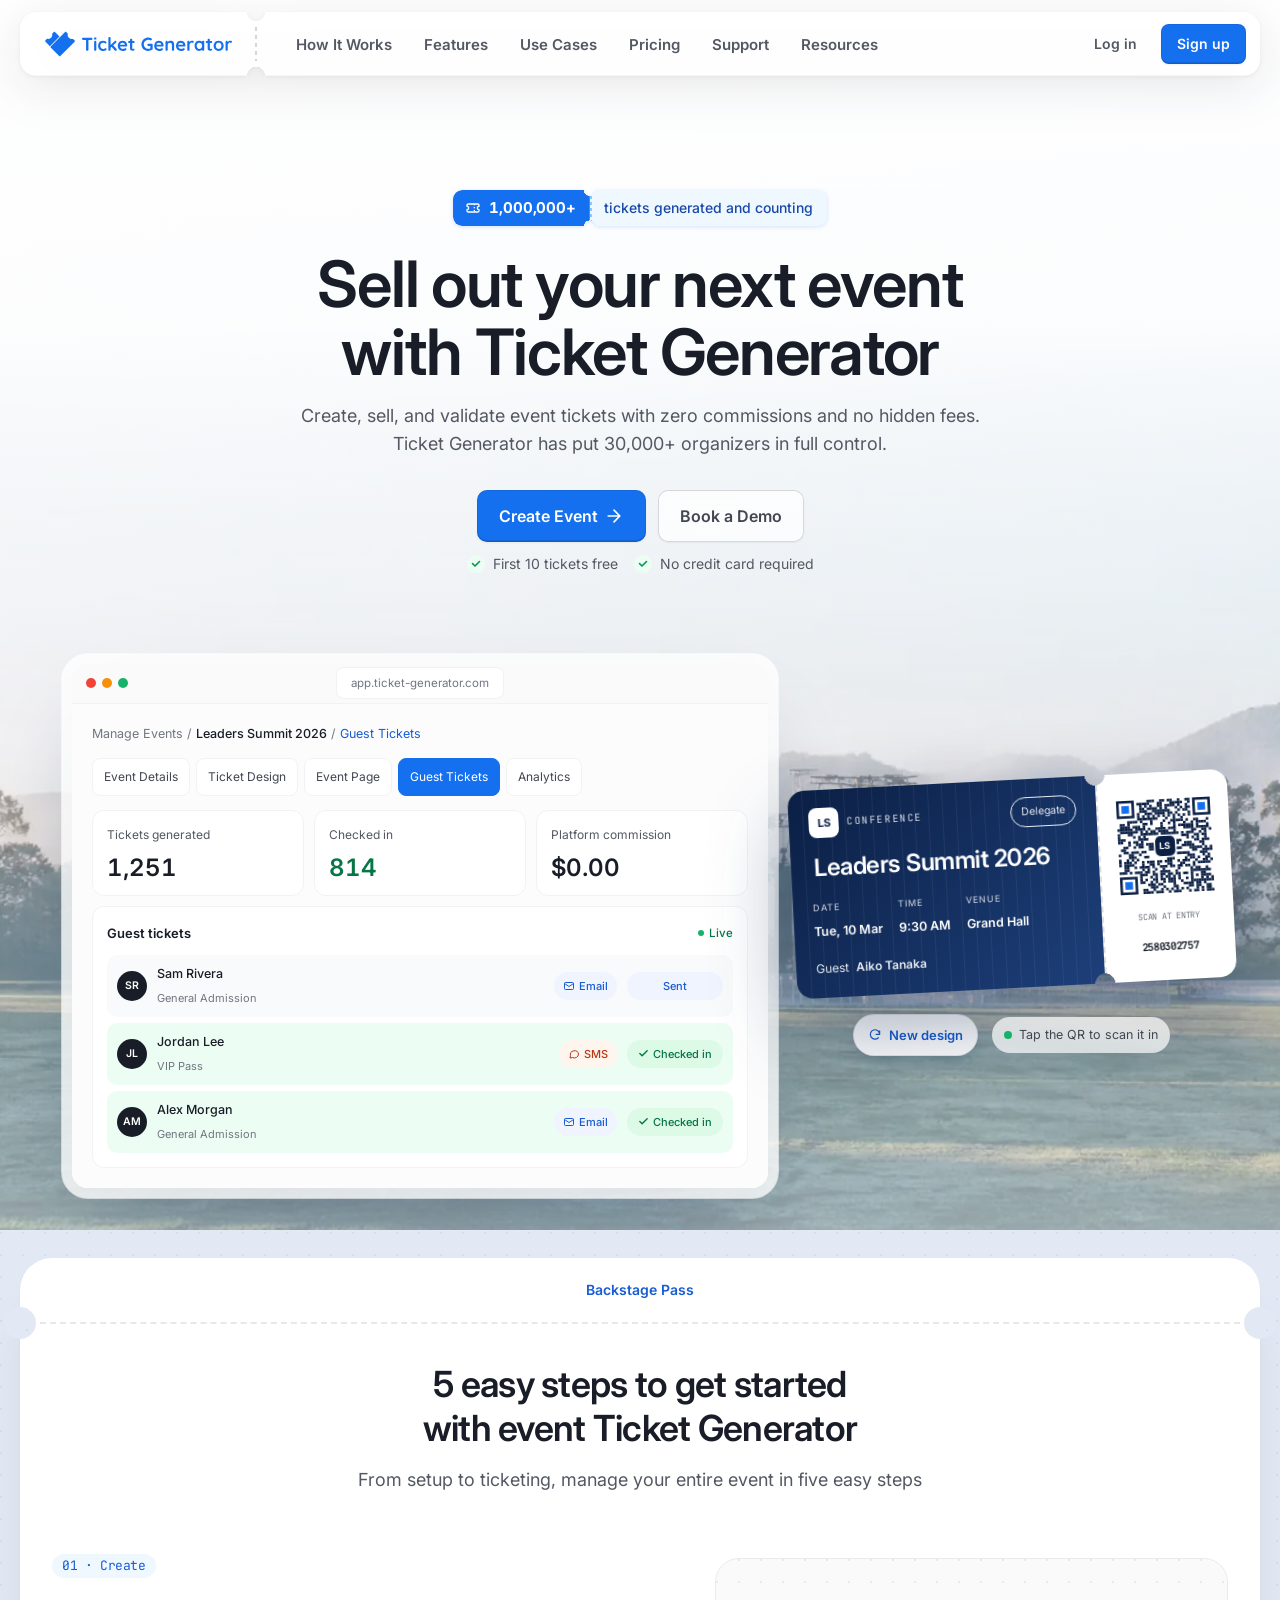
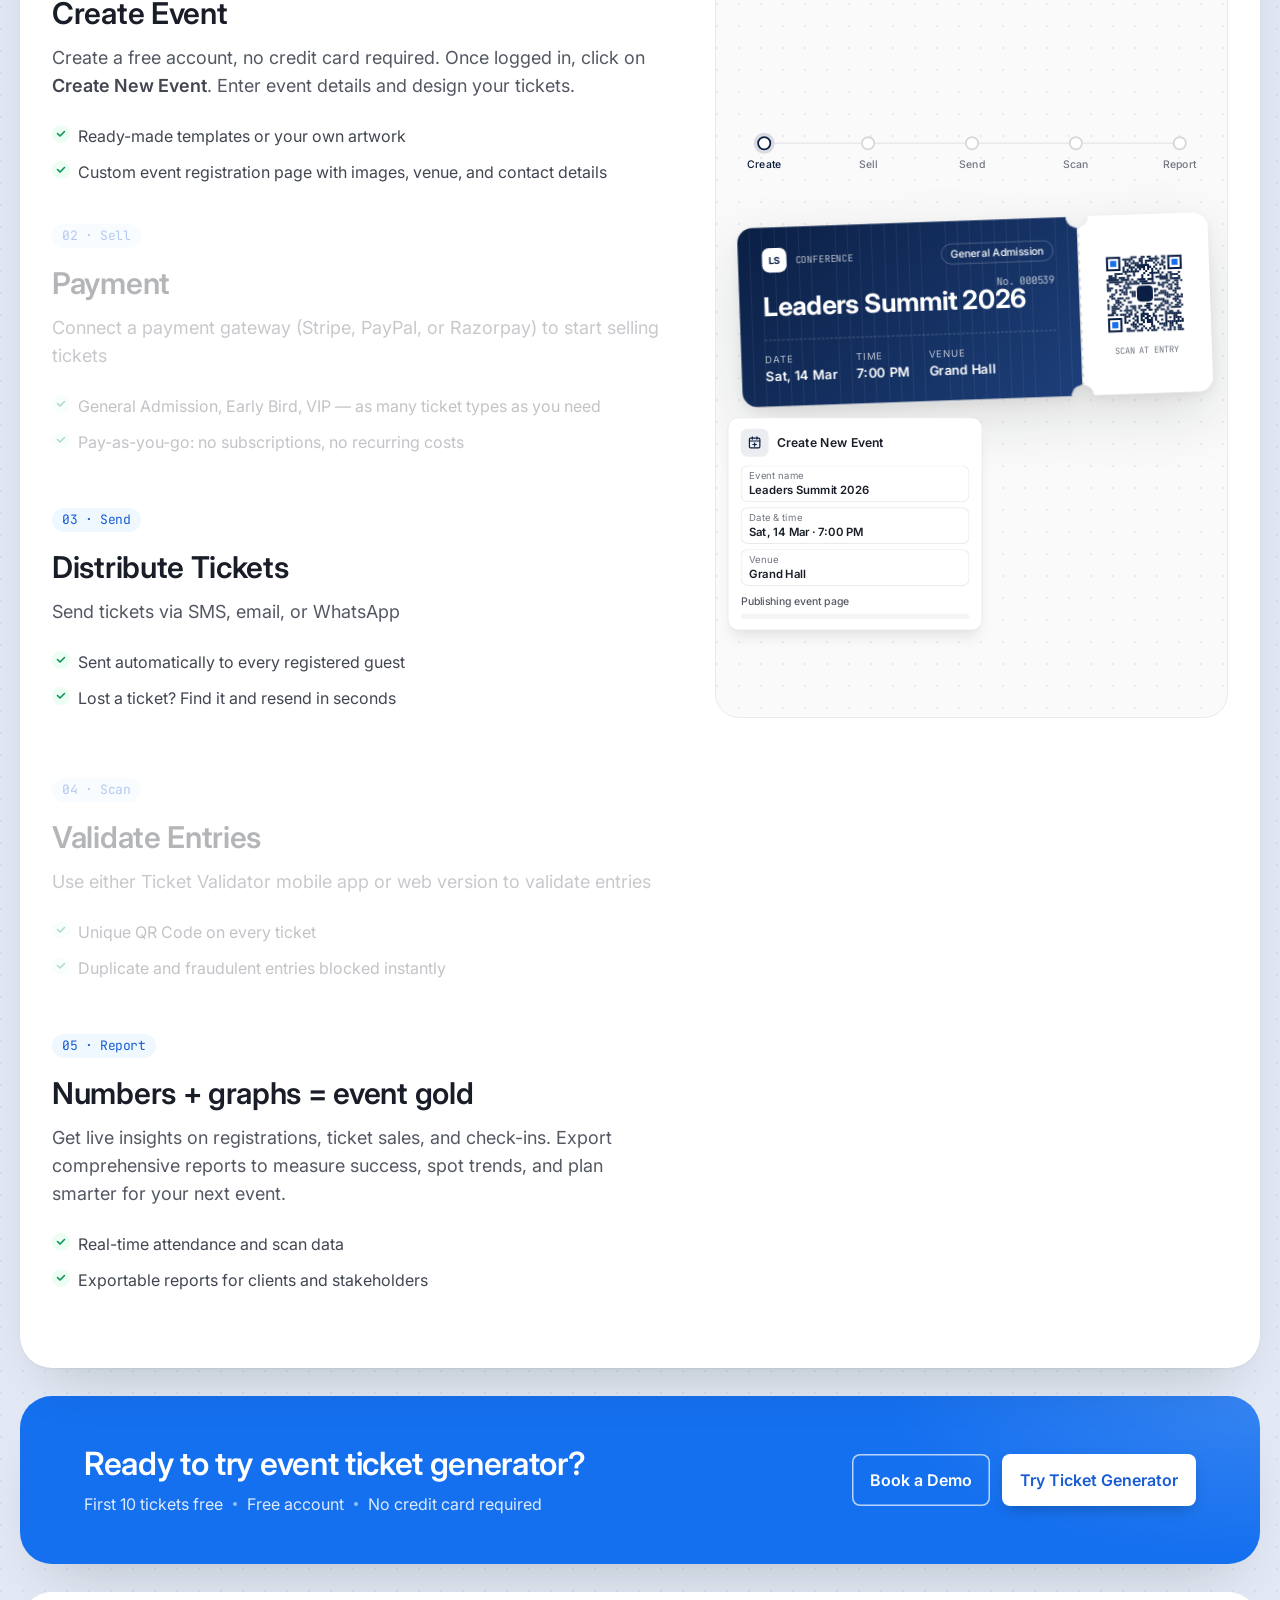
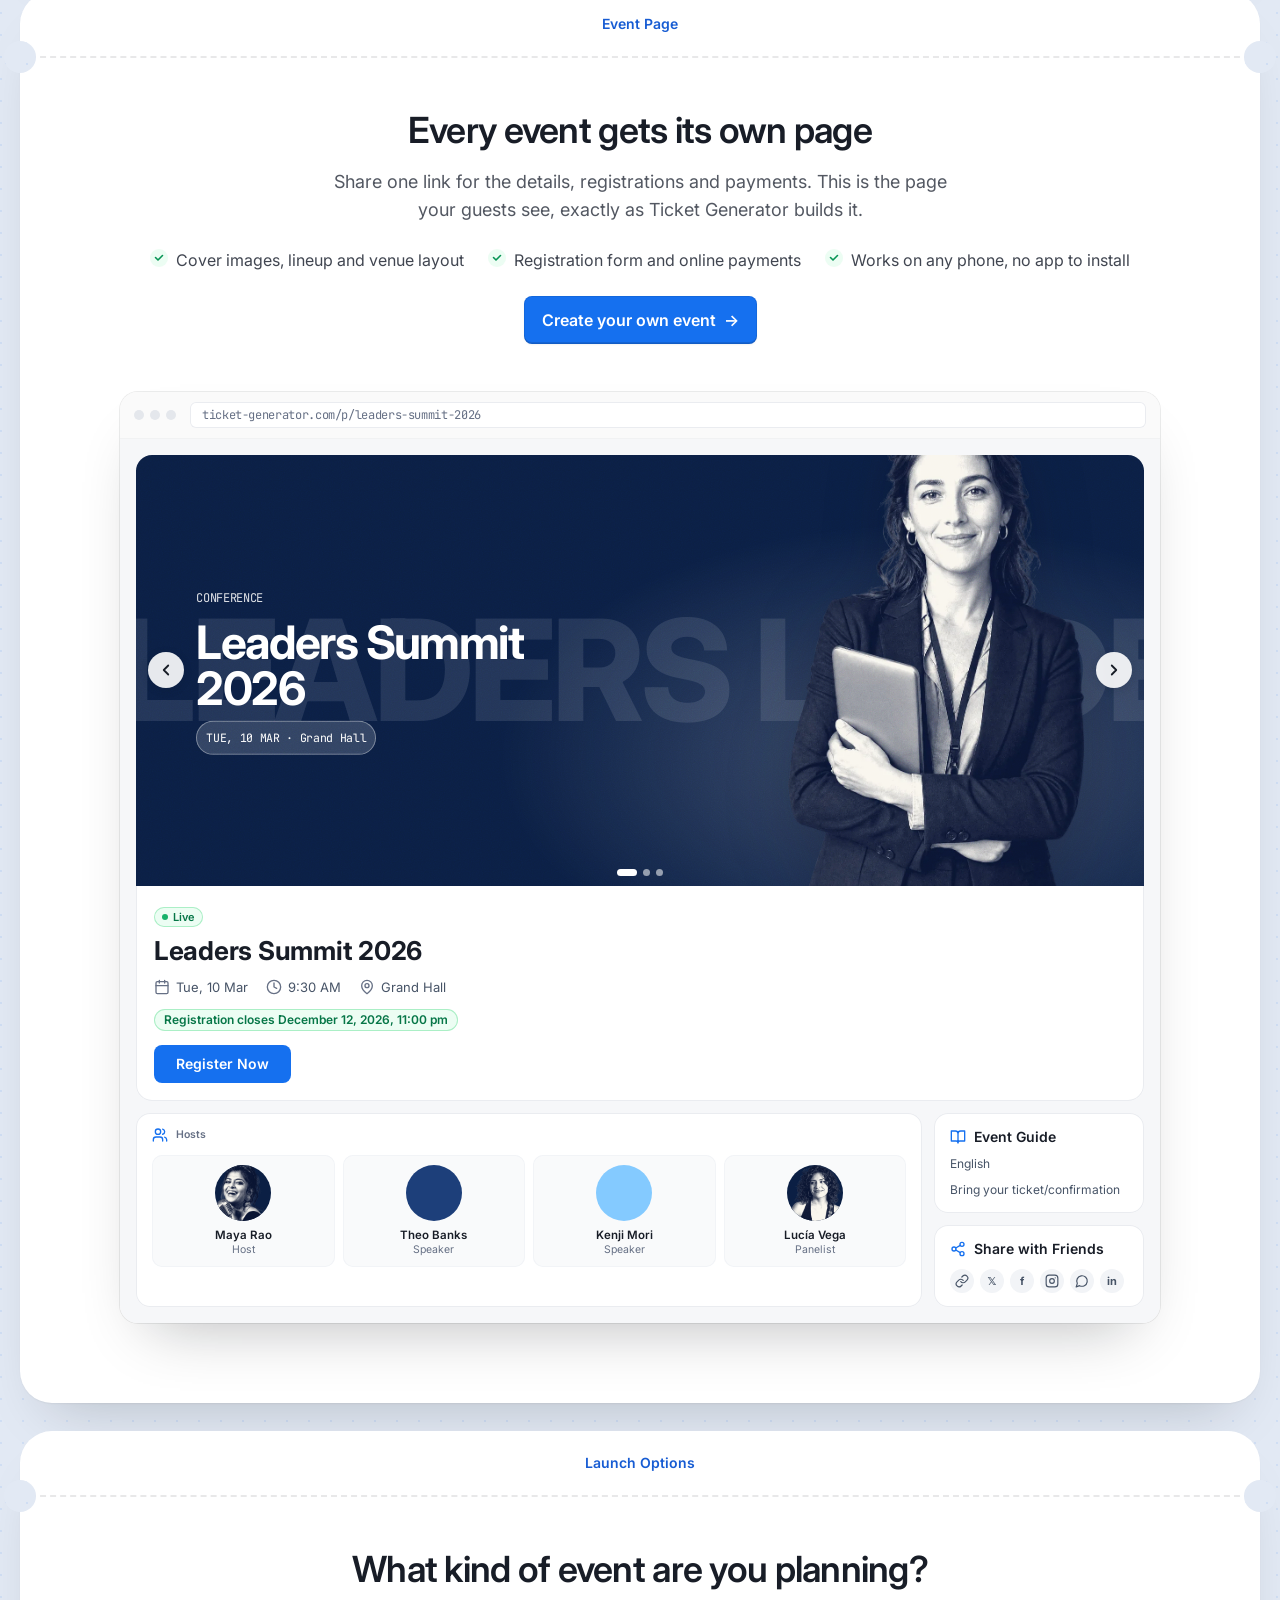
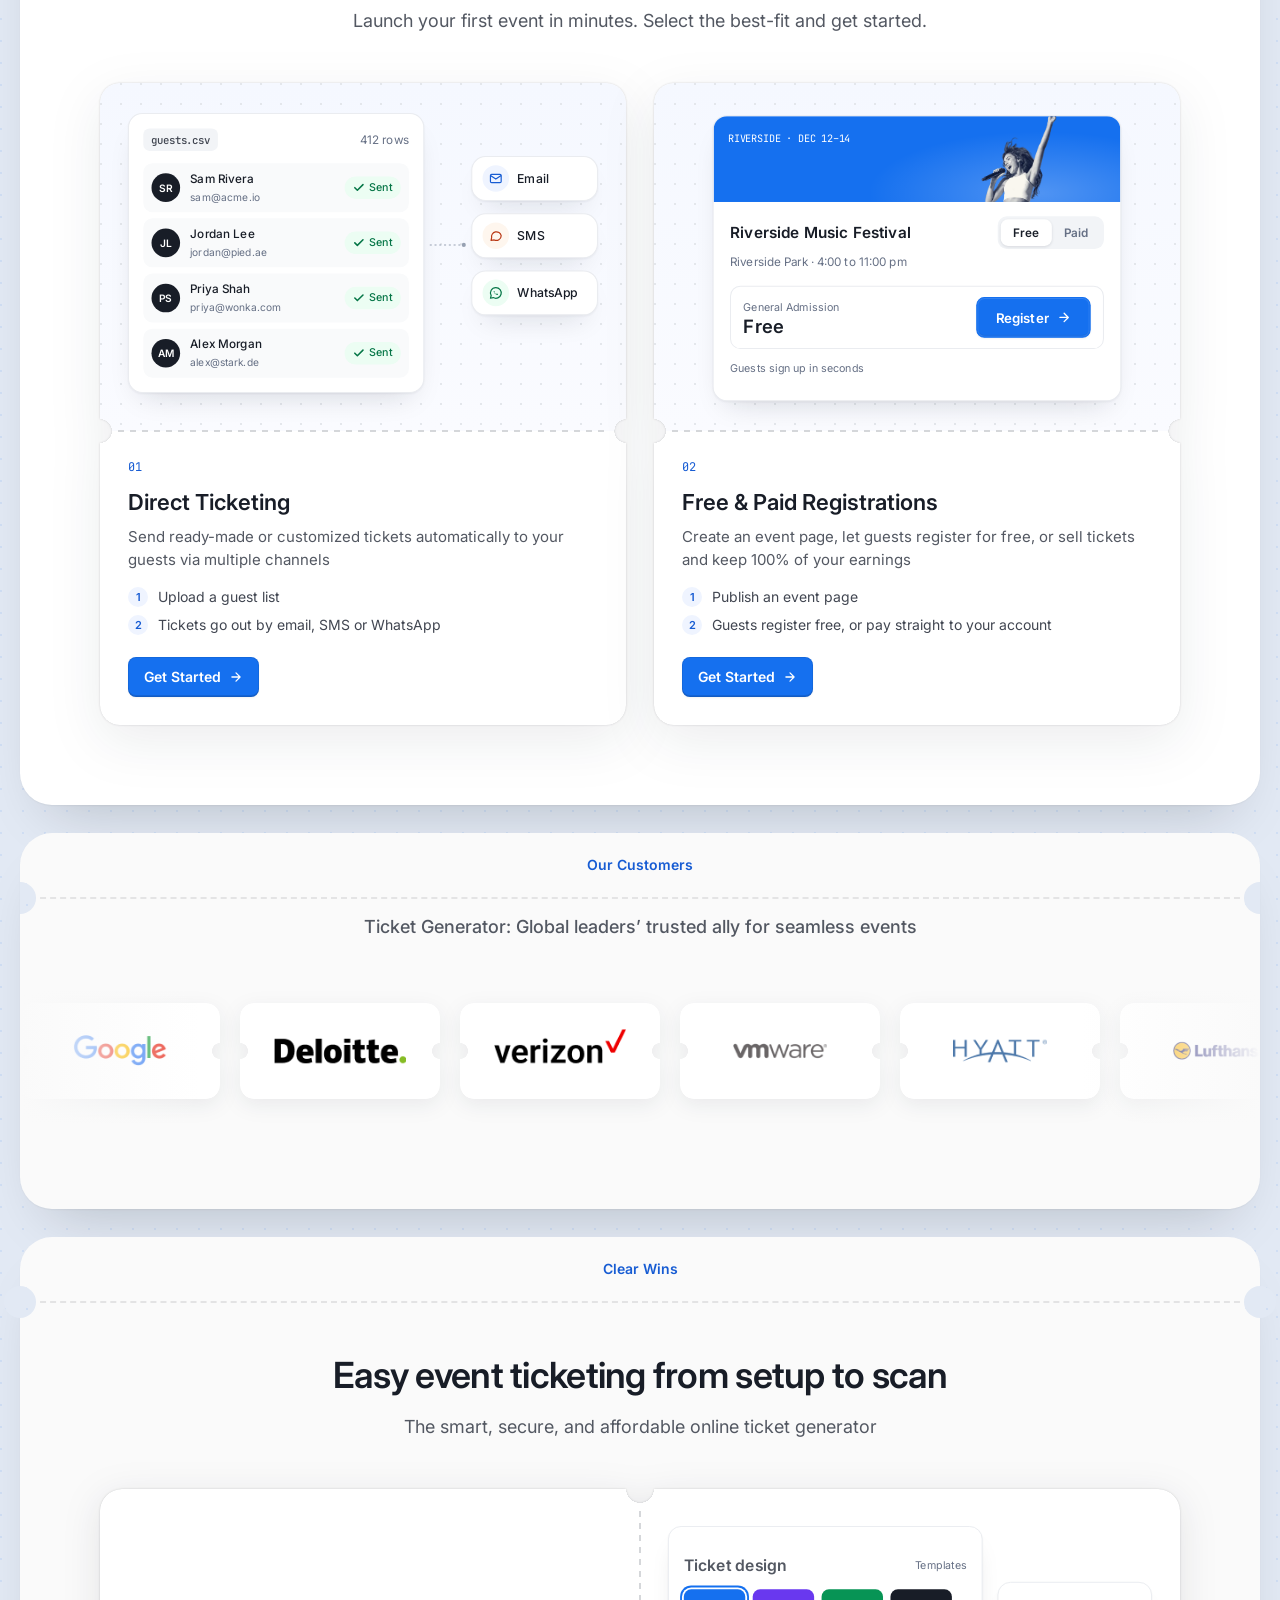
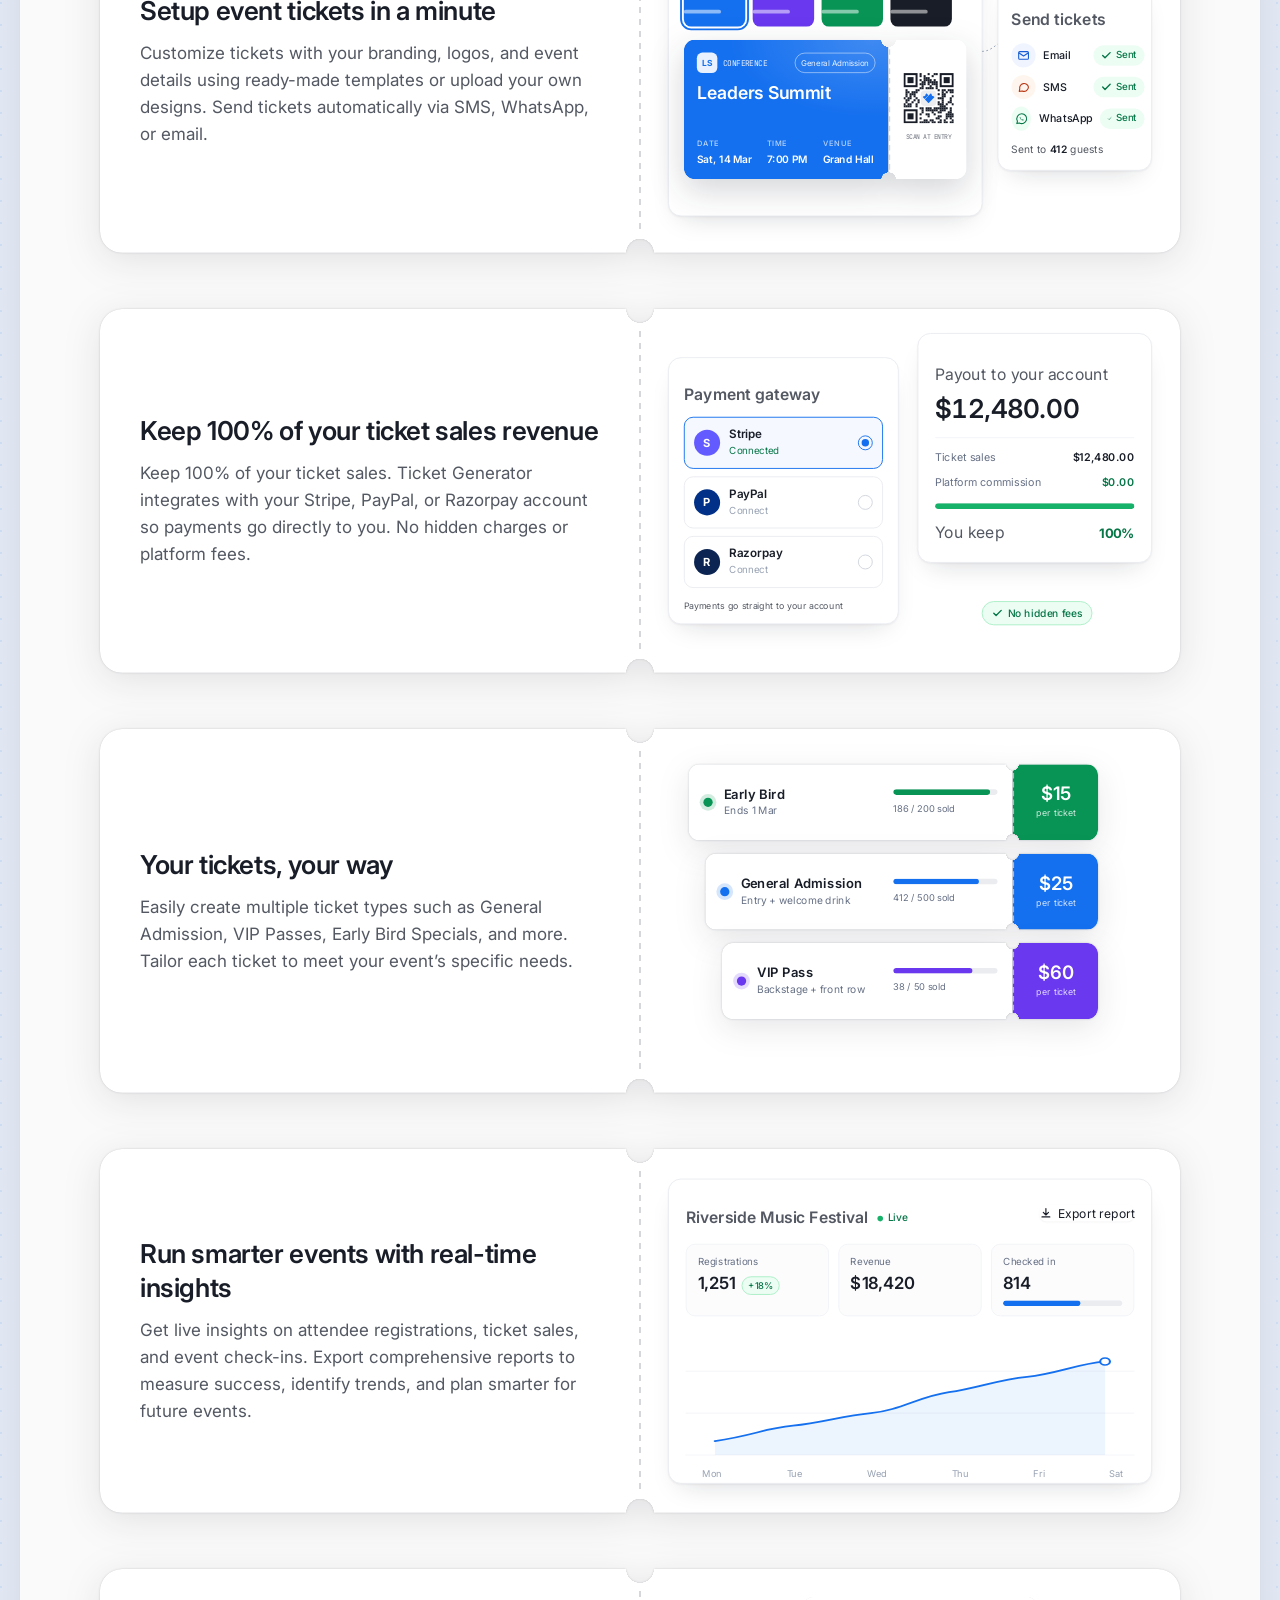
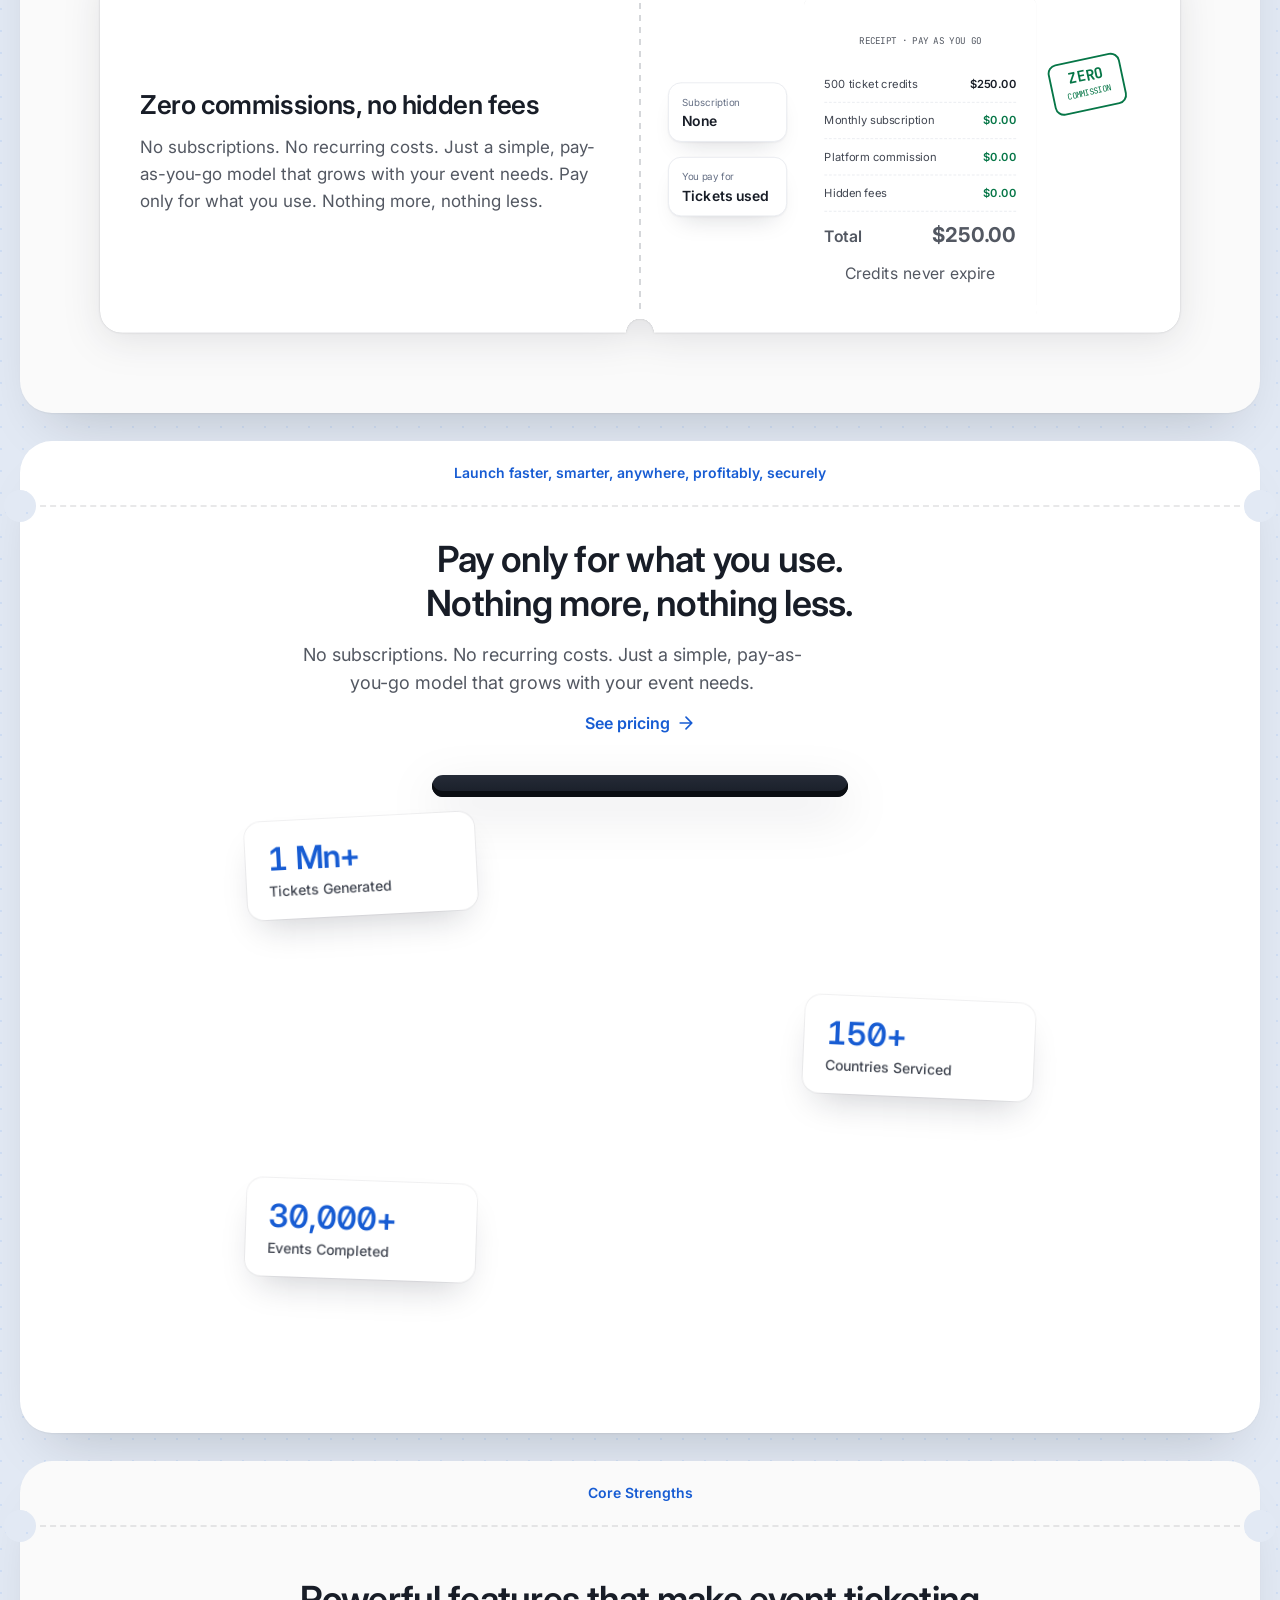
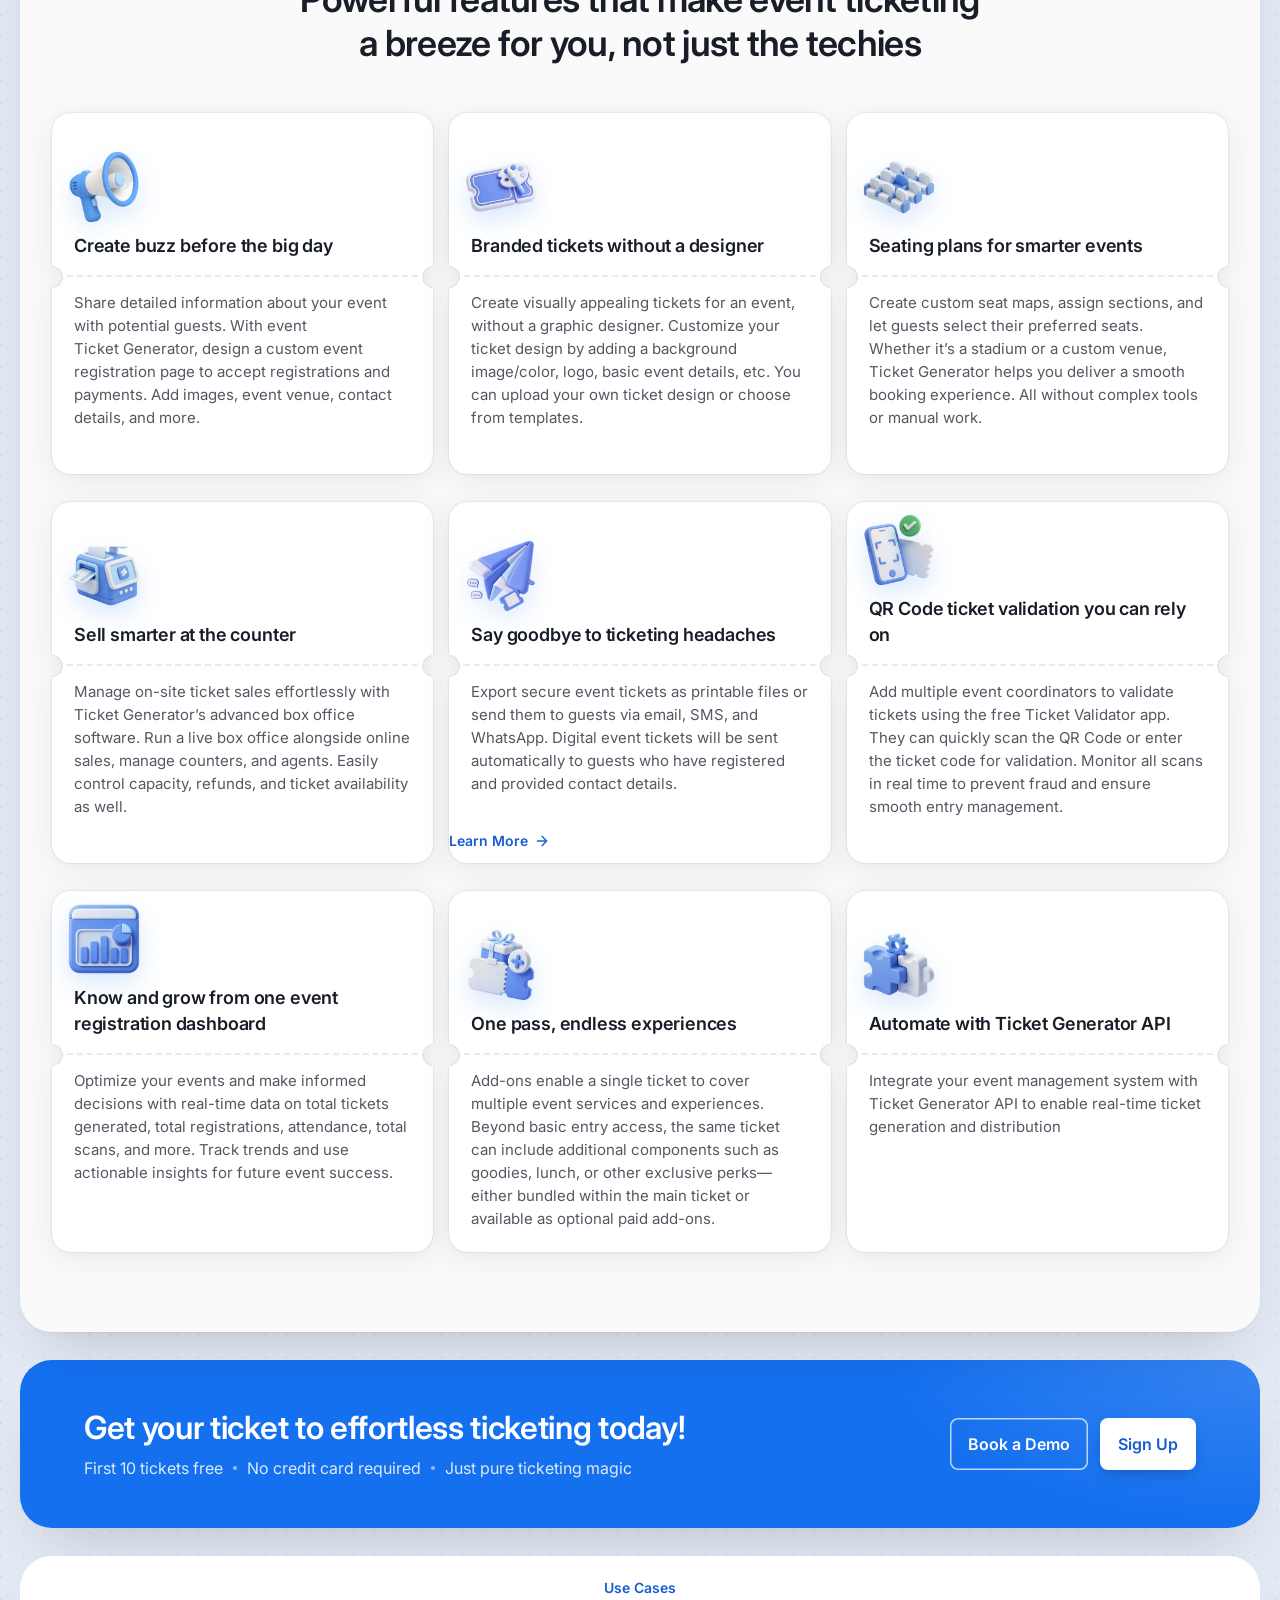
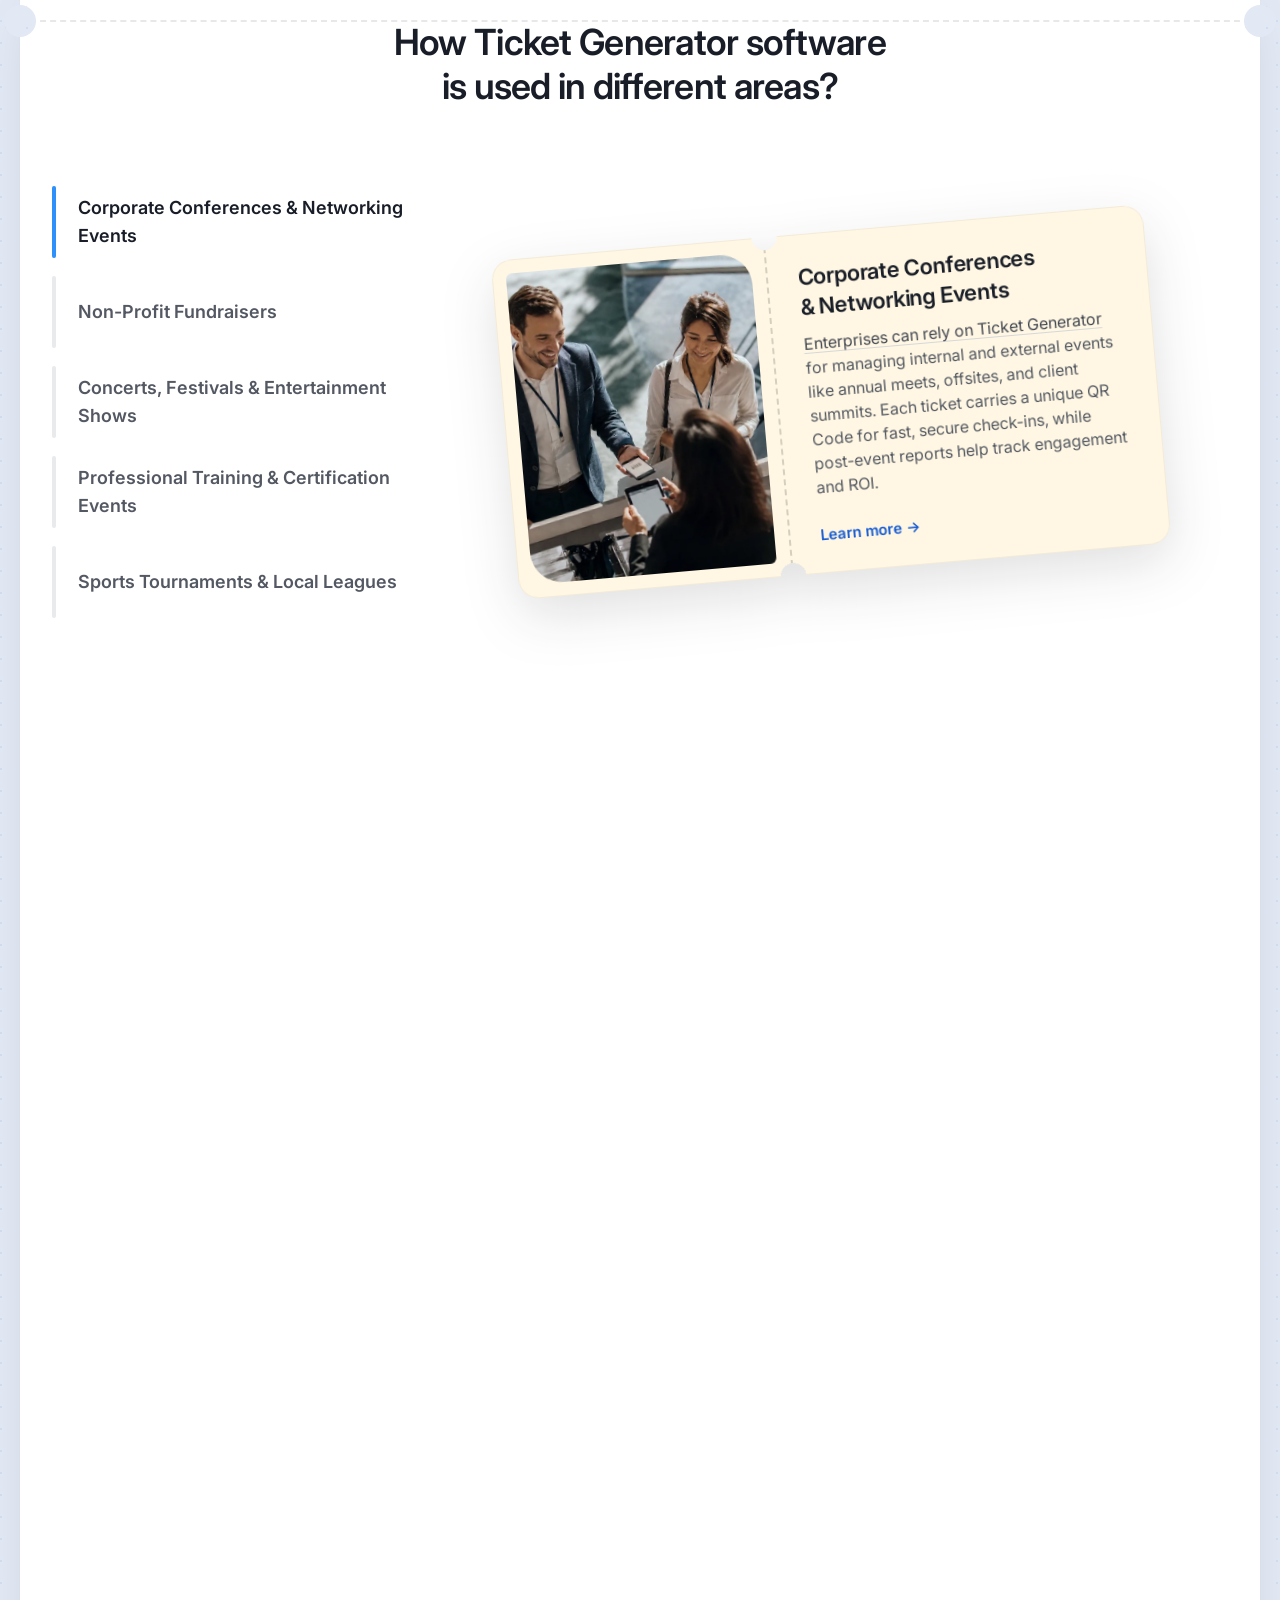
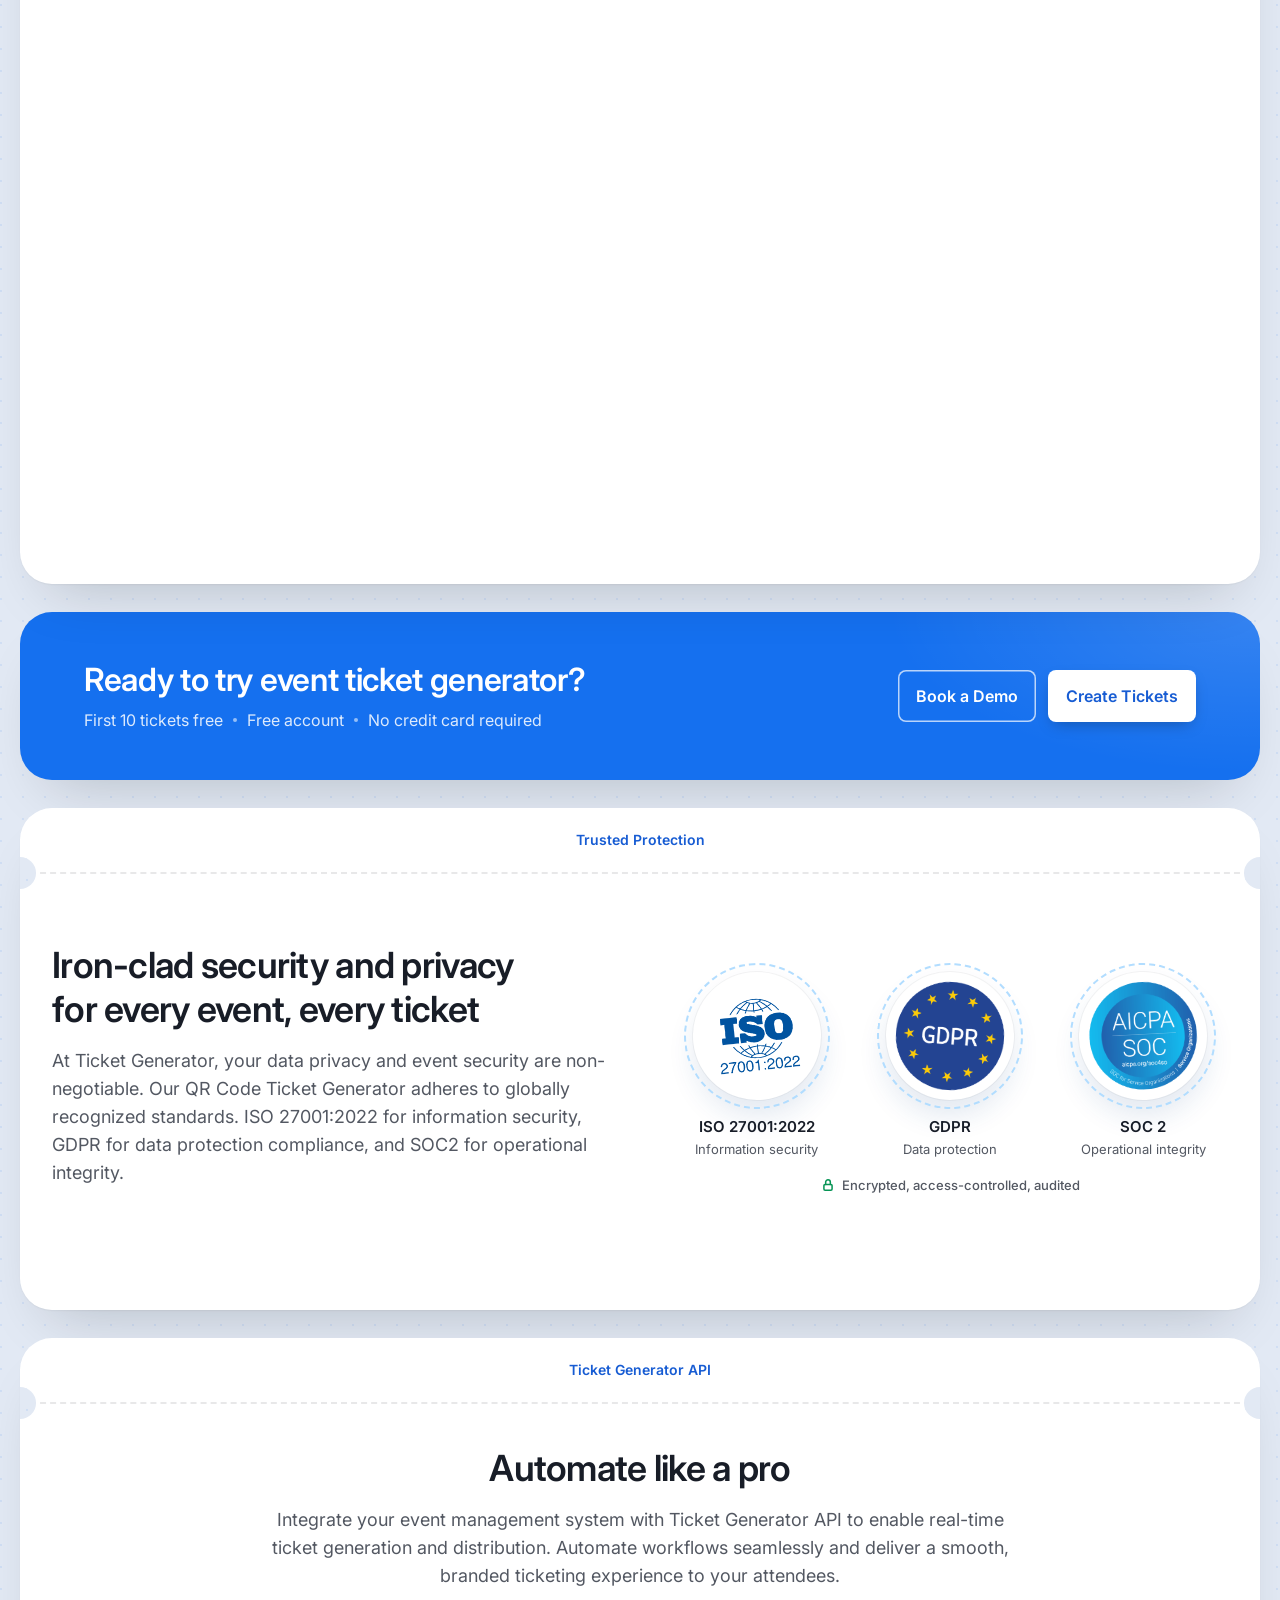
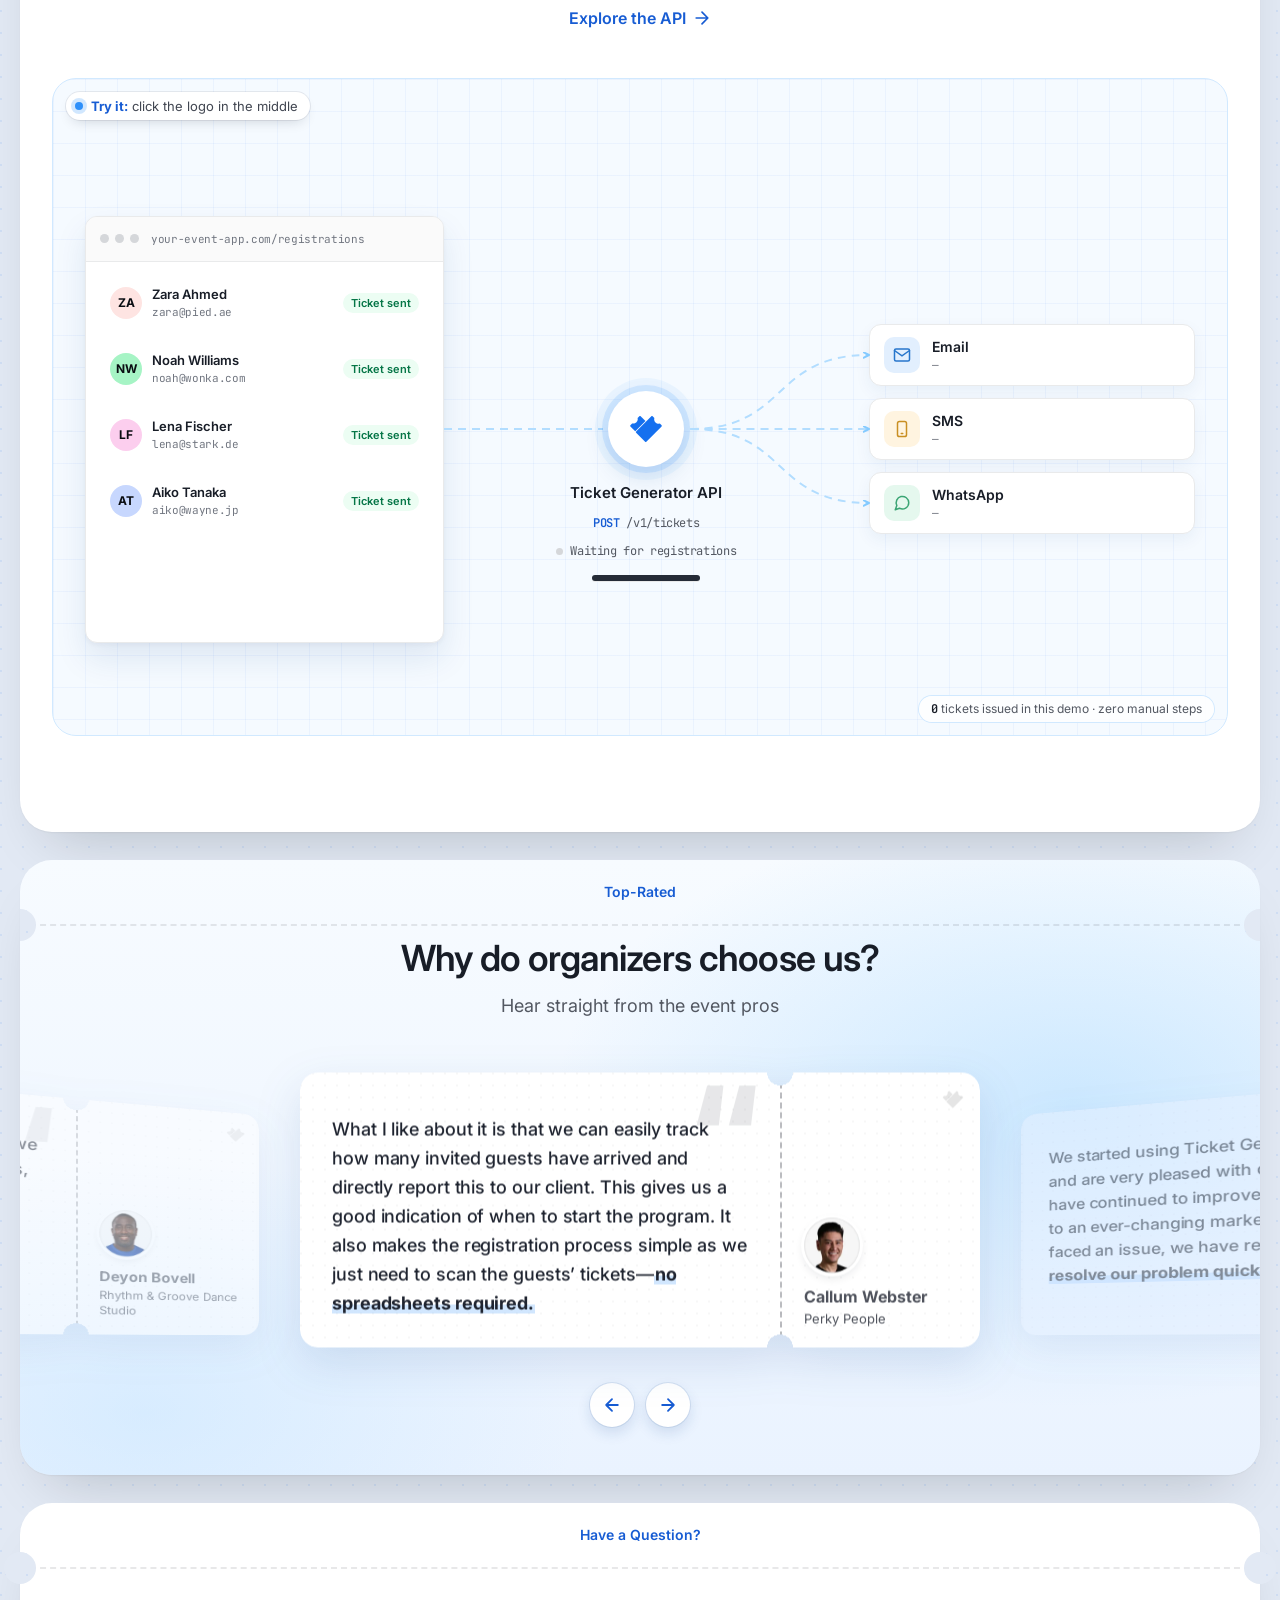
==== commit e5af9978: "Use-case rail rows equal height so every progress line is the same length; remove the clay shield fr" ====
--- a/index.html
+++ b/index.html
@@ -1048,7 +1048,6 @@
           </div>
 
           <div class="shield-stage" data-shield>
-            <img class="shield-art" src="assets/icons3d/security.webp" alt="A shield and padlock guarding a QR code ticket" width="640" height="640" loading="lazy" fetchpriority="low" decoding="async">
 <ul class="seals">
             <li class="seal">
               <span class="seal-disc"><img src="assets/badges/iso-27001.png" decoding="async" alt="ISO 27001:2022 certified" width="156" height="156"></span>
--- a/css/scenes.css
+++ b/css/scenes.css
@@ -488,3 +488,12 @@
 .sc .lo-s2-go svg { transition: transform .2s; }
 .sc .lo-s2-go:hover svg { transform: translateX(2px); }
 .sc .lo-s2-go:active { transform: scale(.97); }
+
+/* ===== Round 12 ===== */
+/* use cases: every rail row is the same height (room for two lines), so each blue segment is the same length */
+@media (min-width: 961px) {
+  .uc-rail li { height: 84px; min-height: 0; }
+}
+@media (min-width: 961px) and (max-width: 1100px) {
+  .uc-rail li { height: 72px; }
+}
